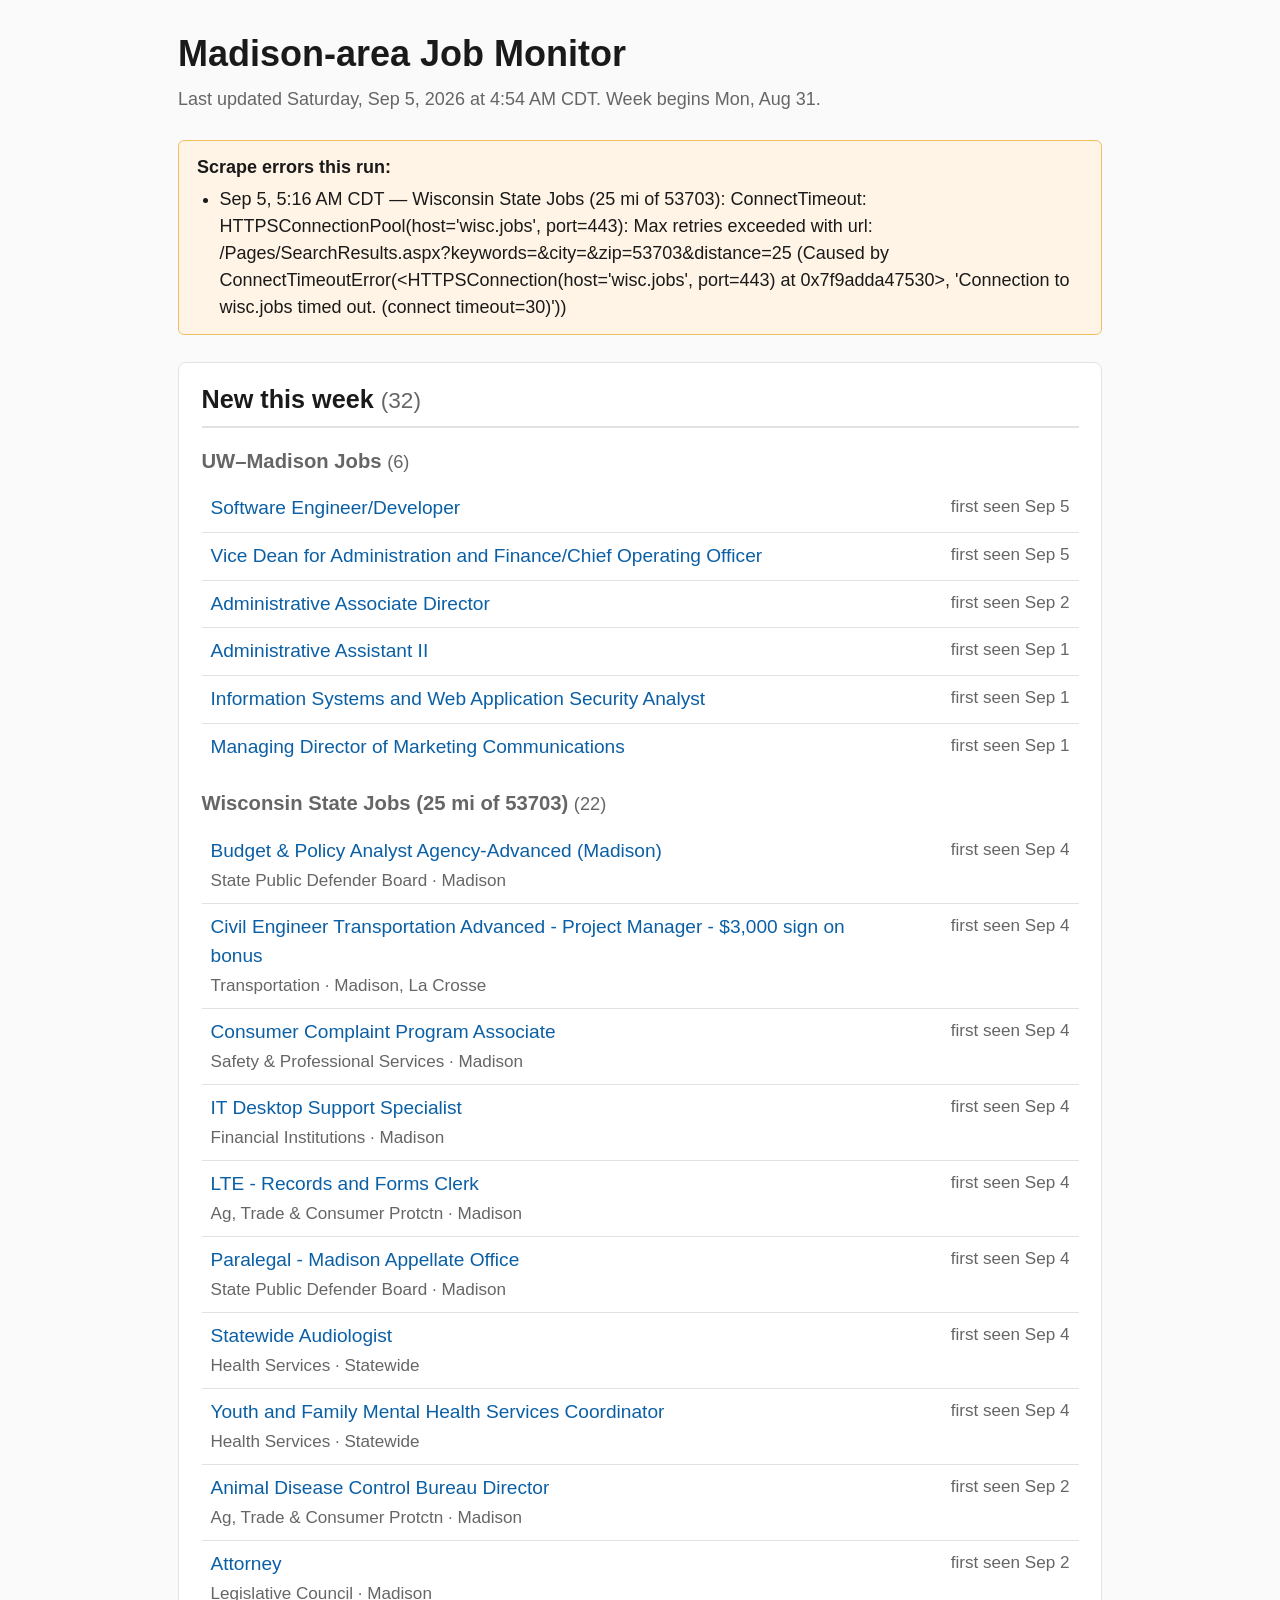
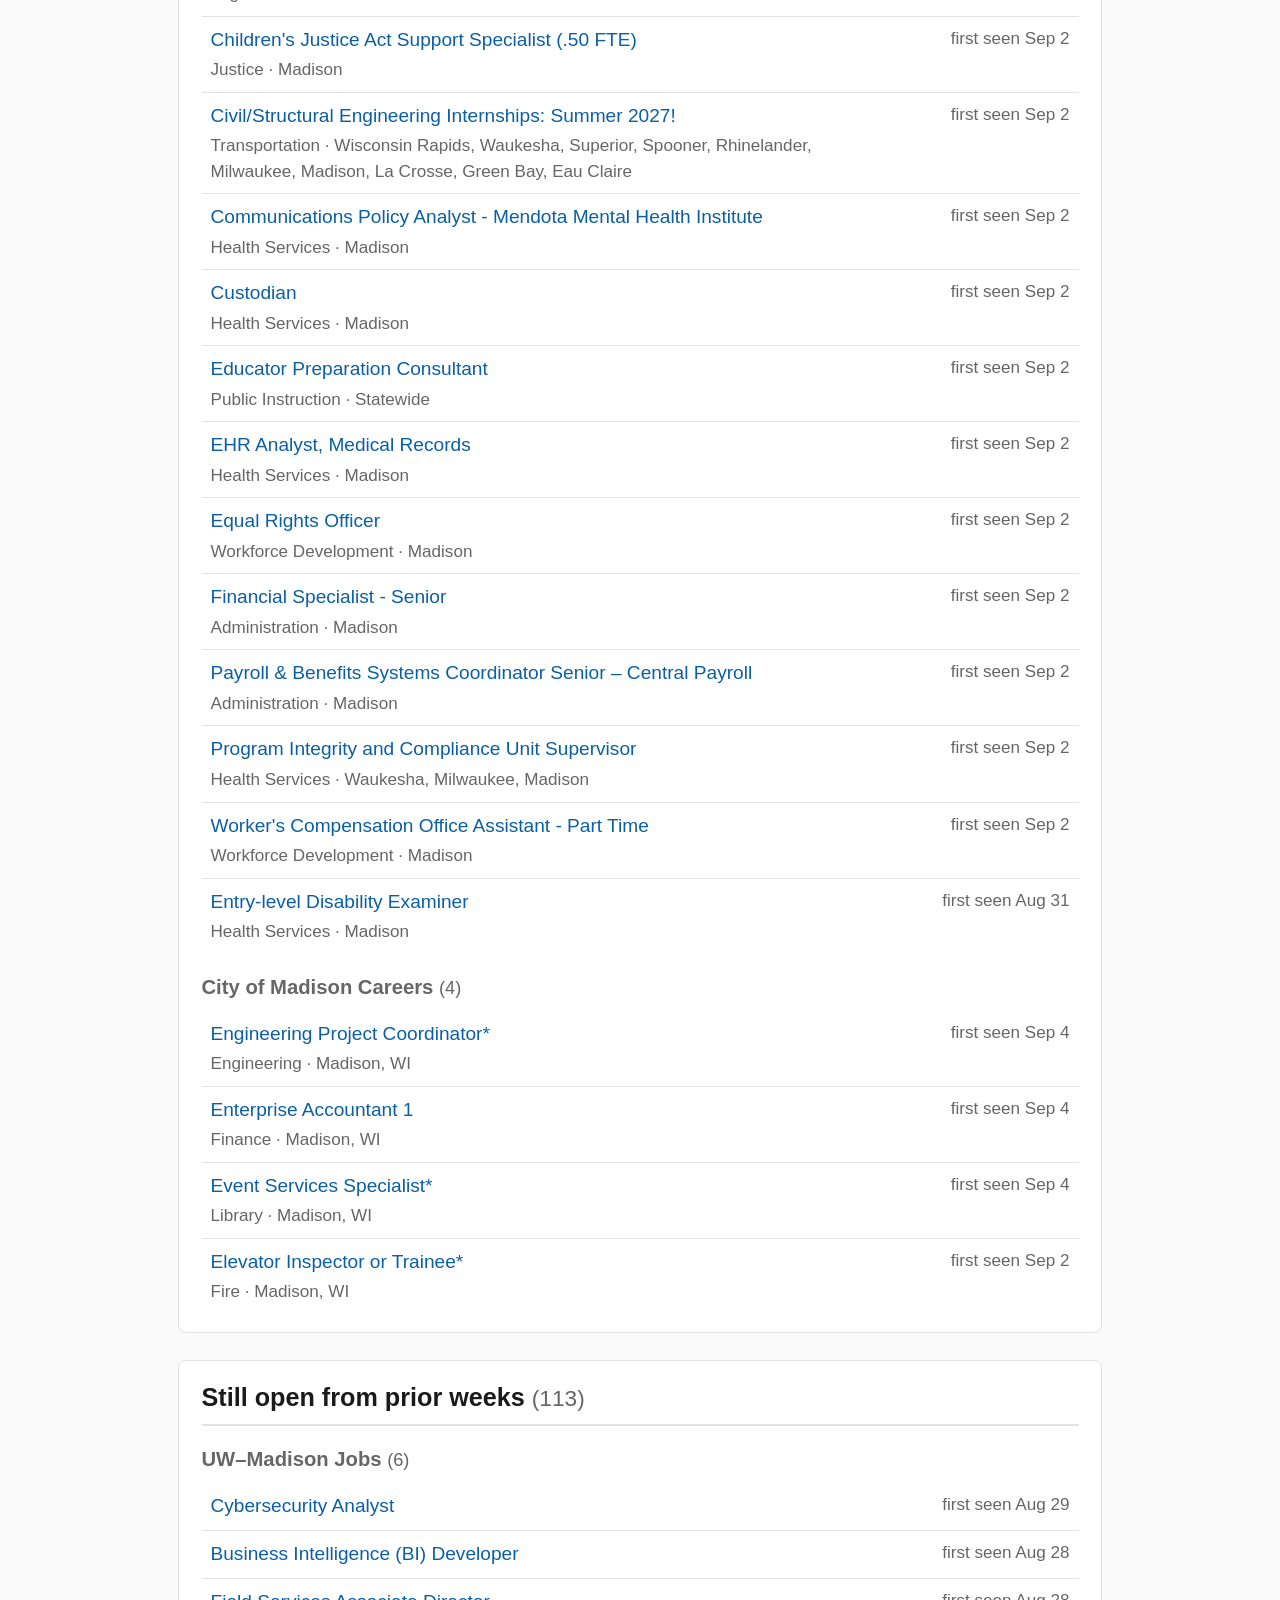
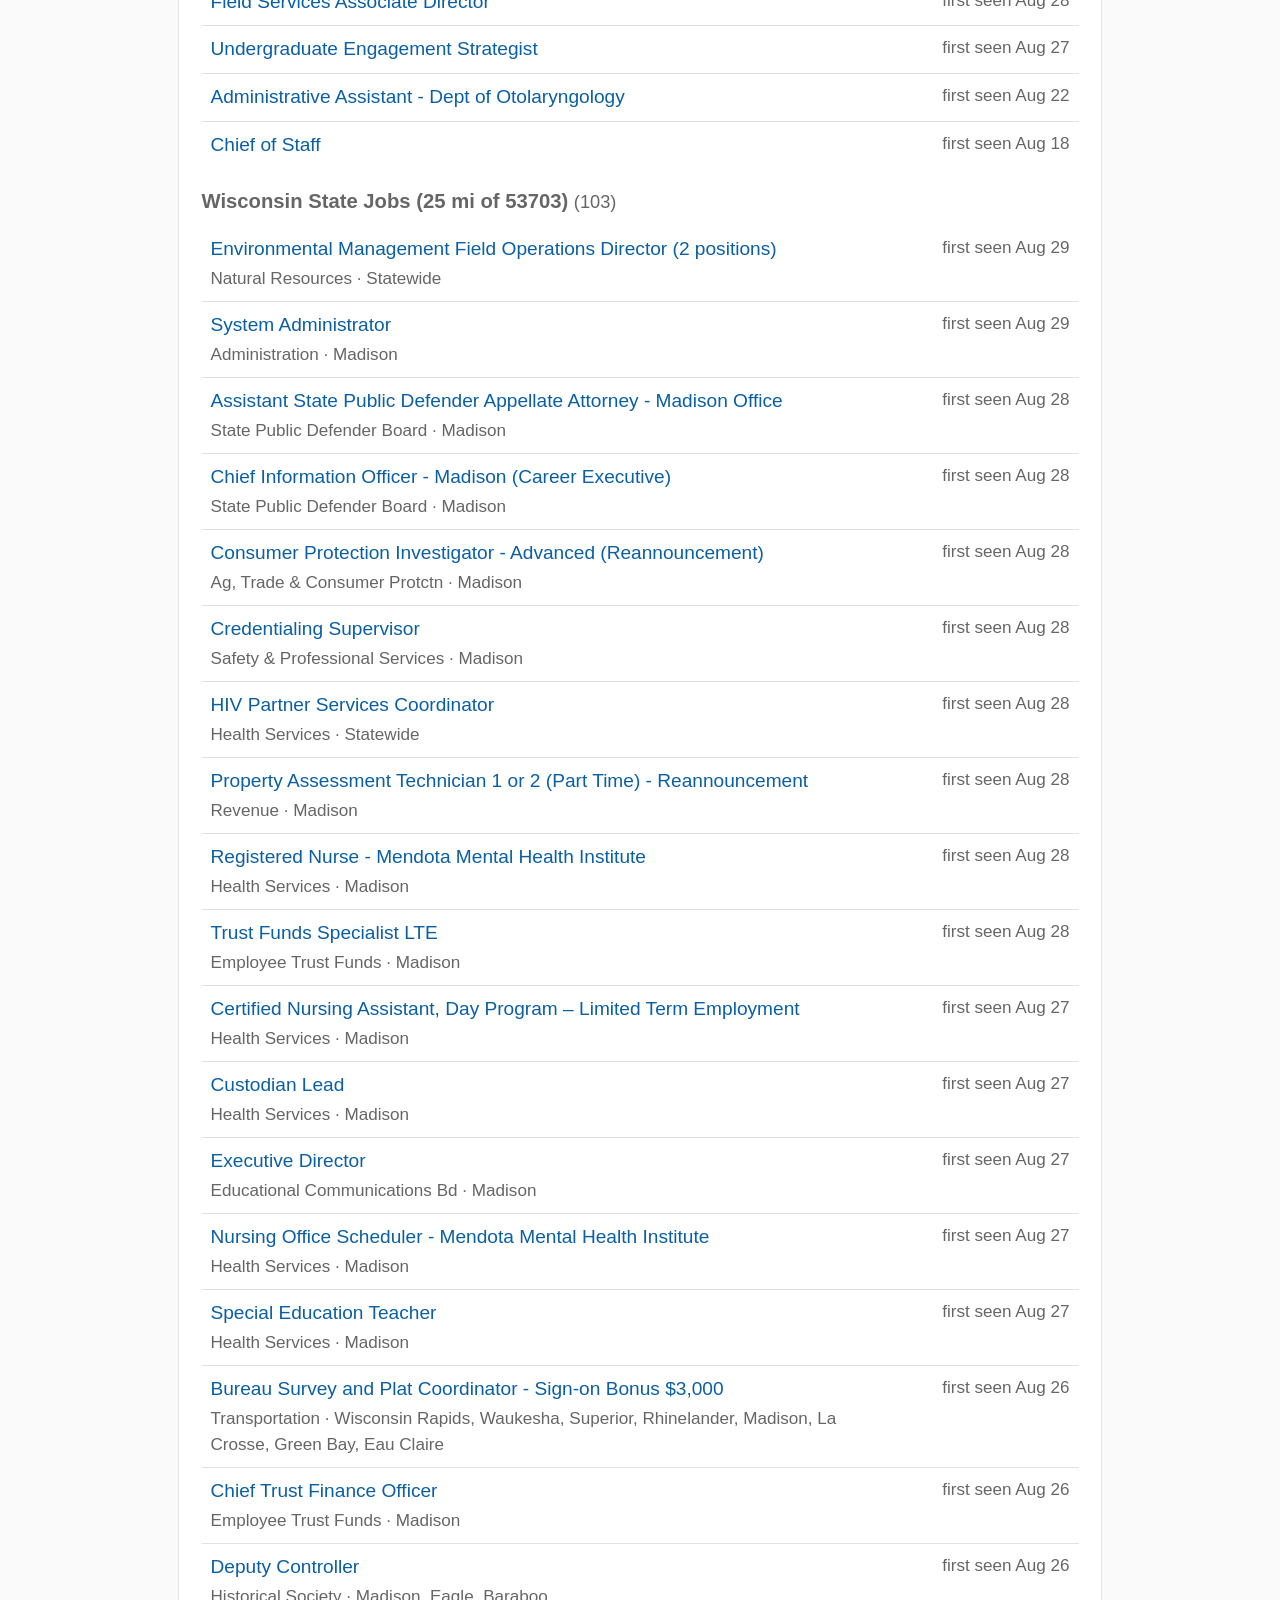
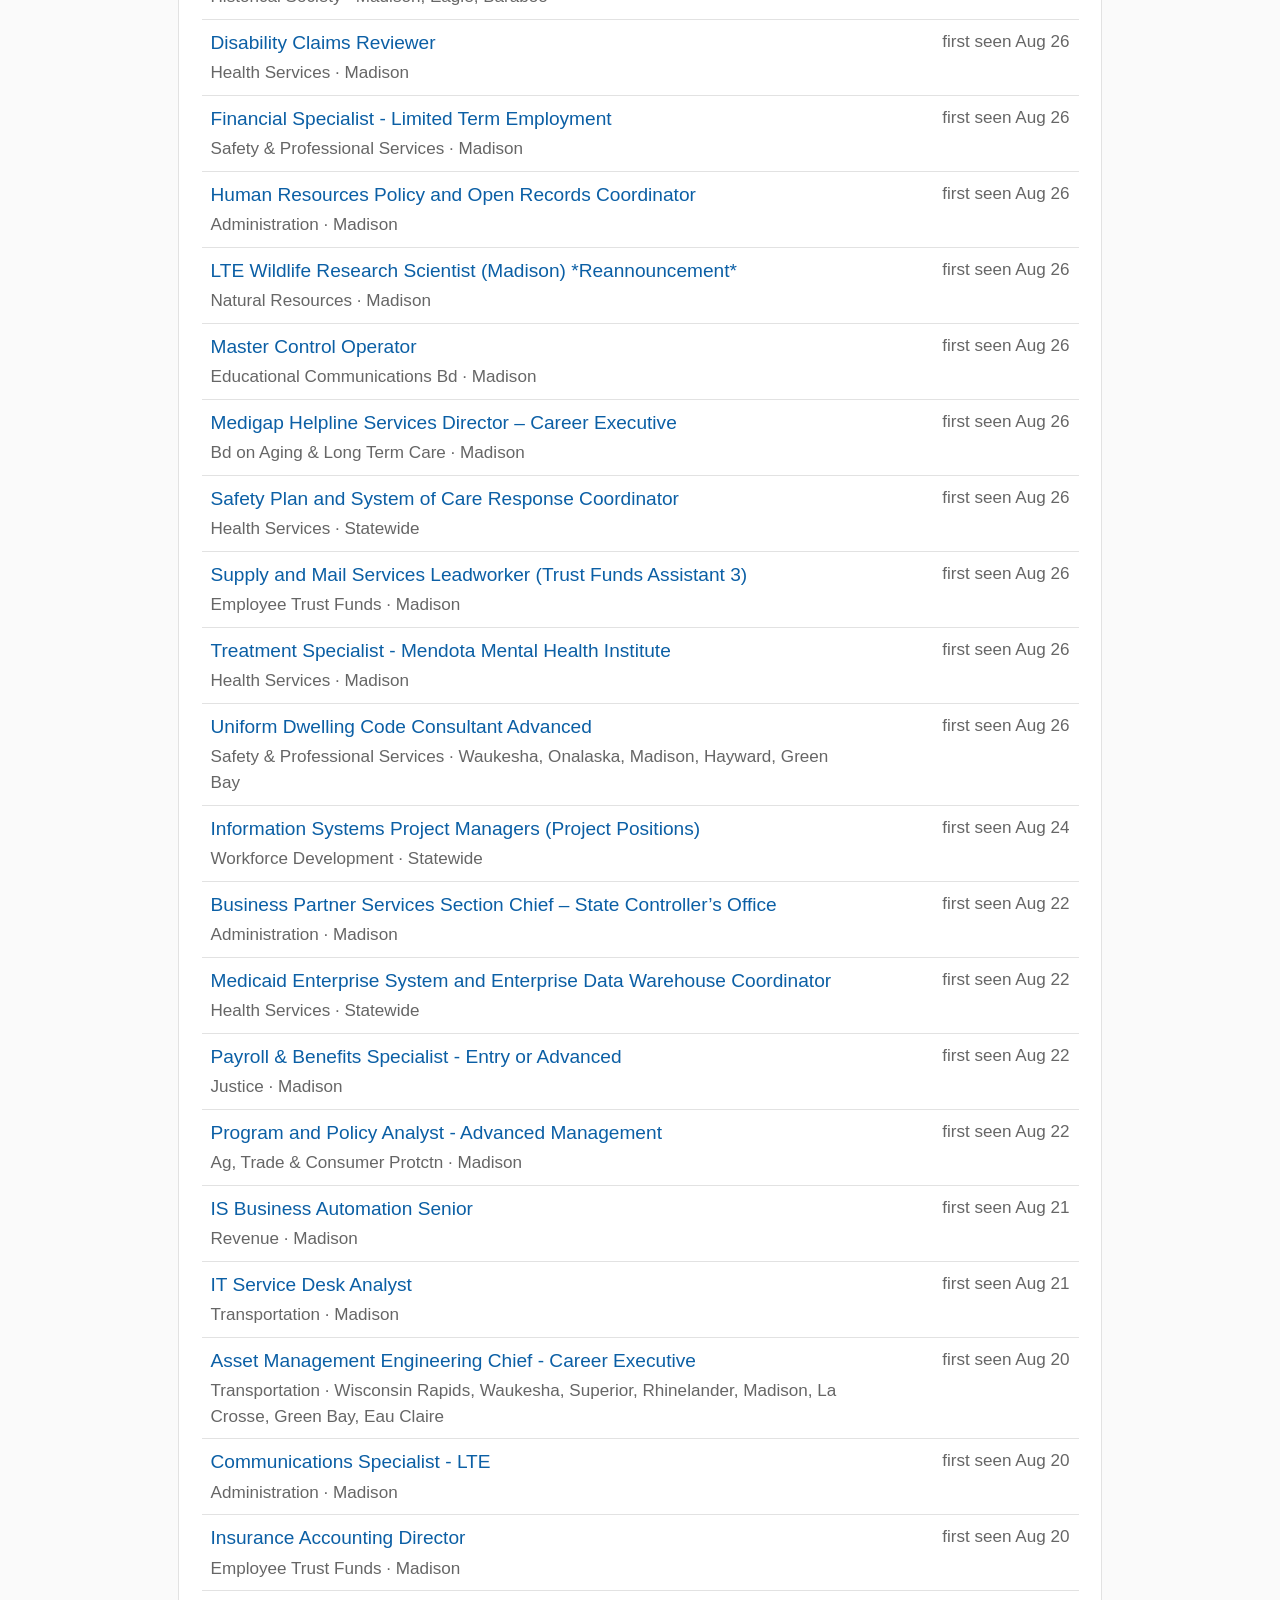
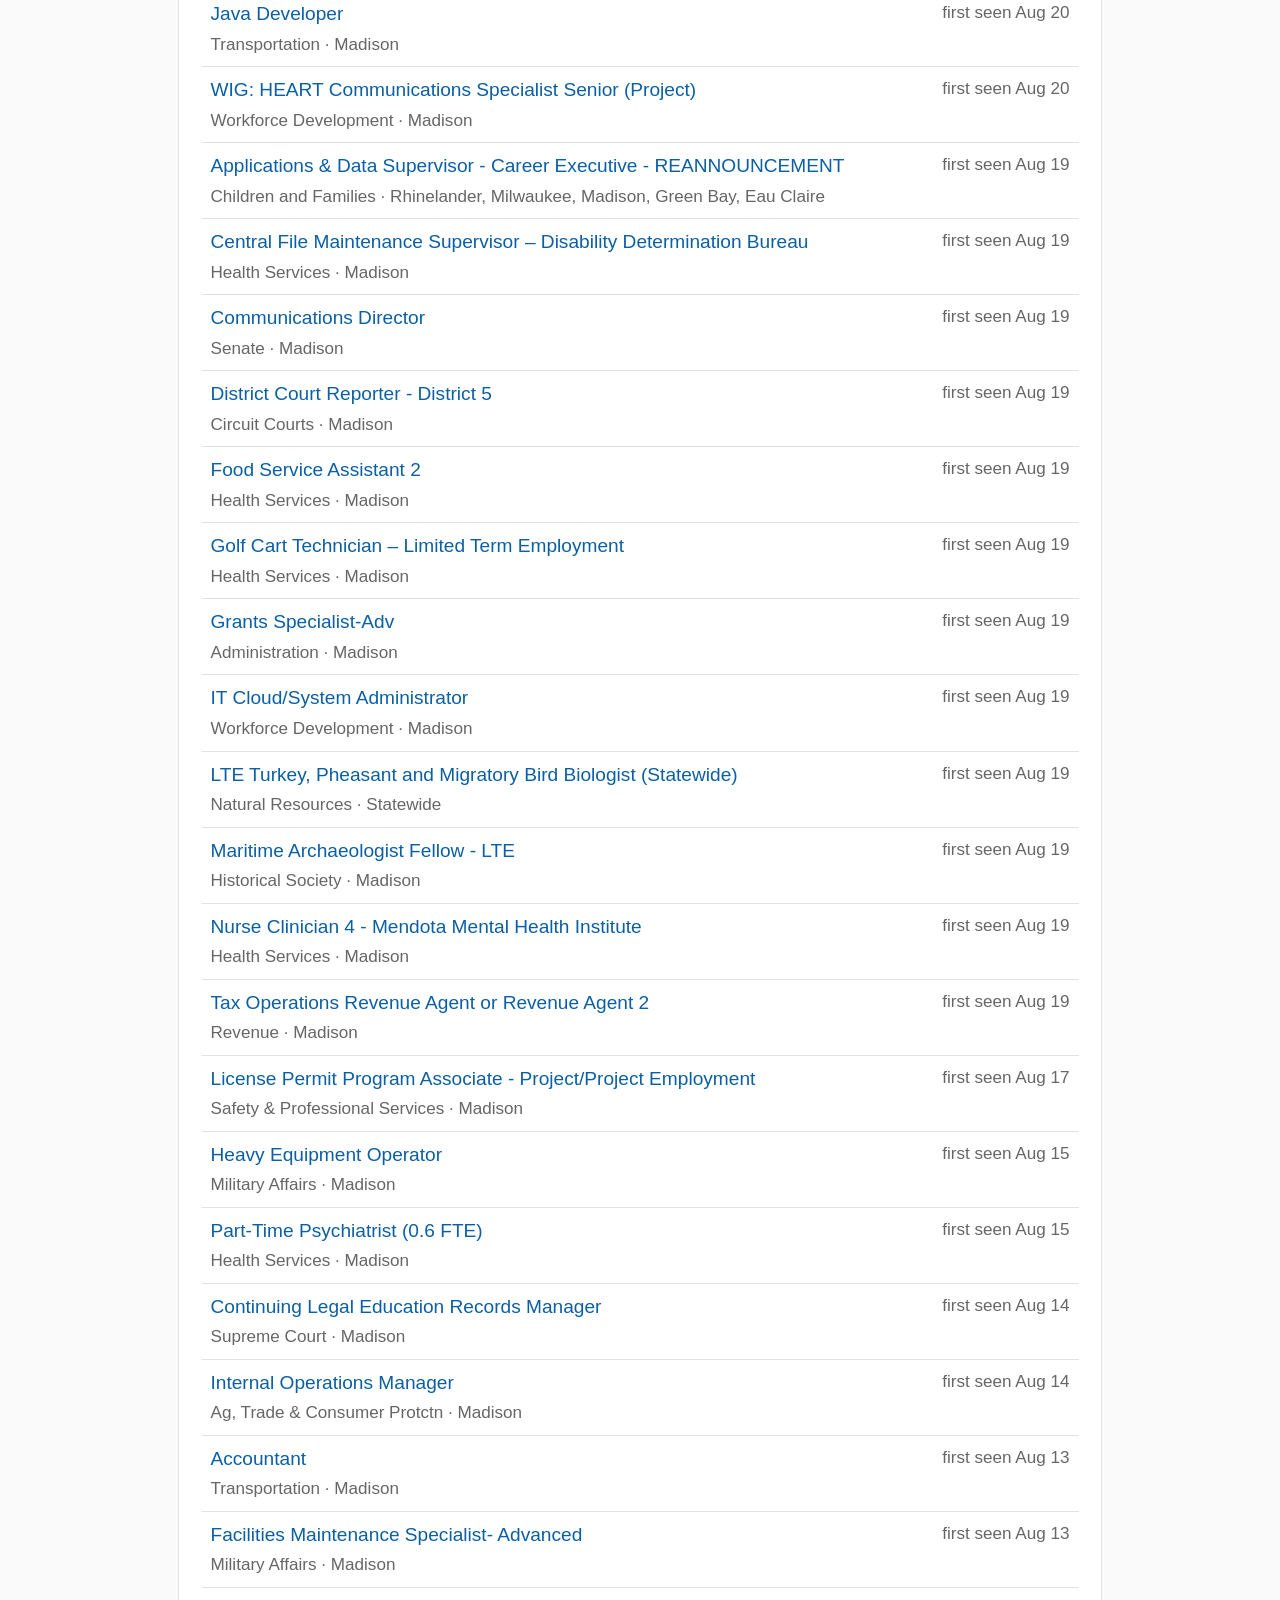
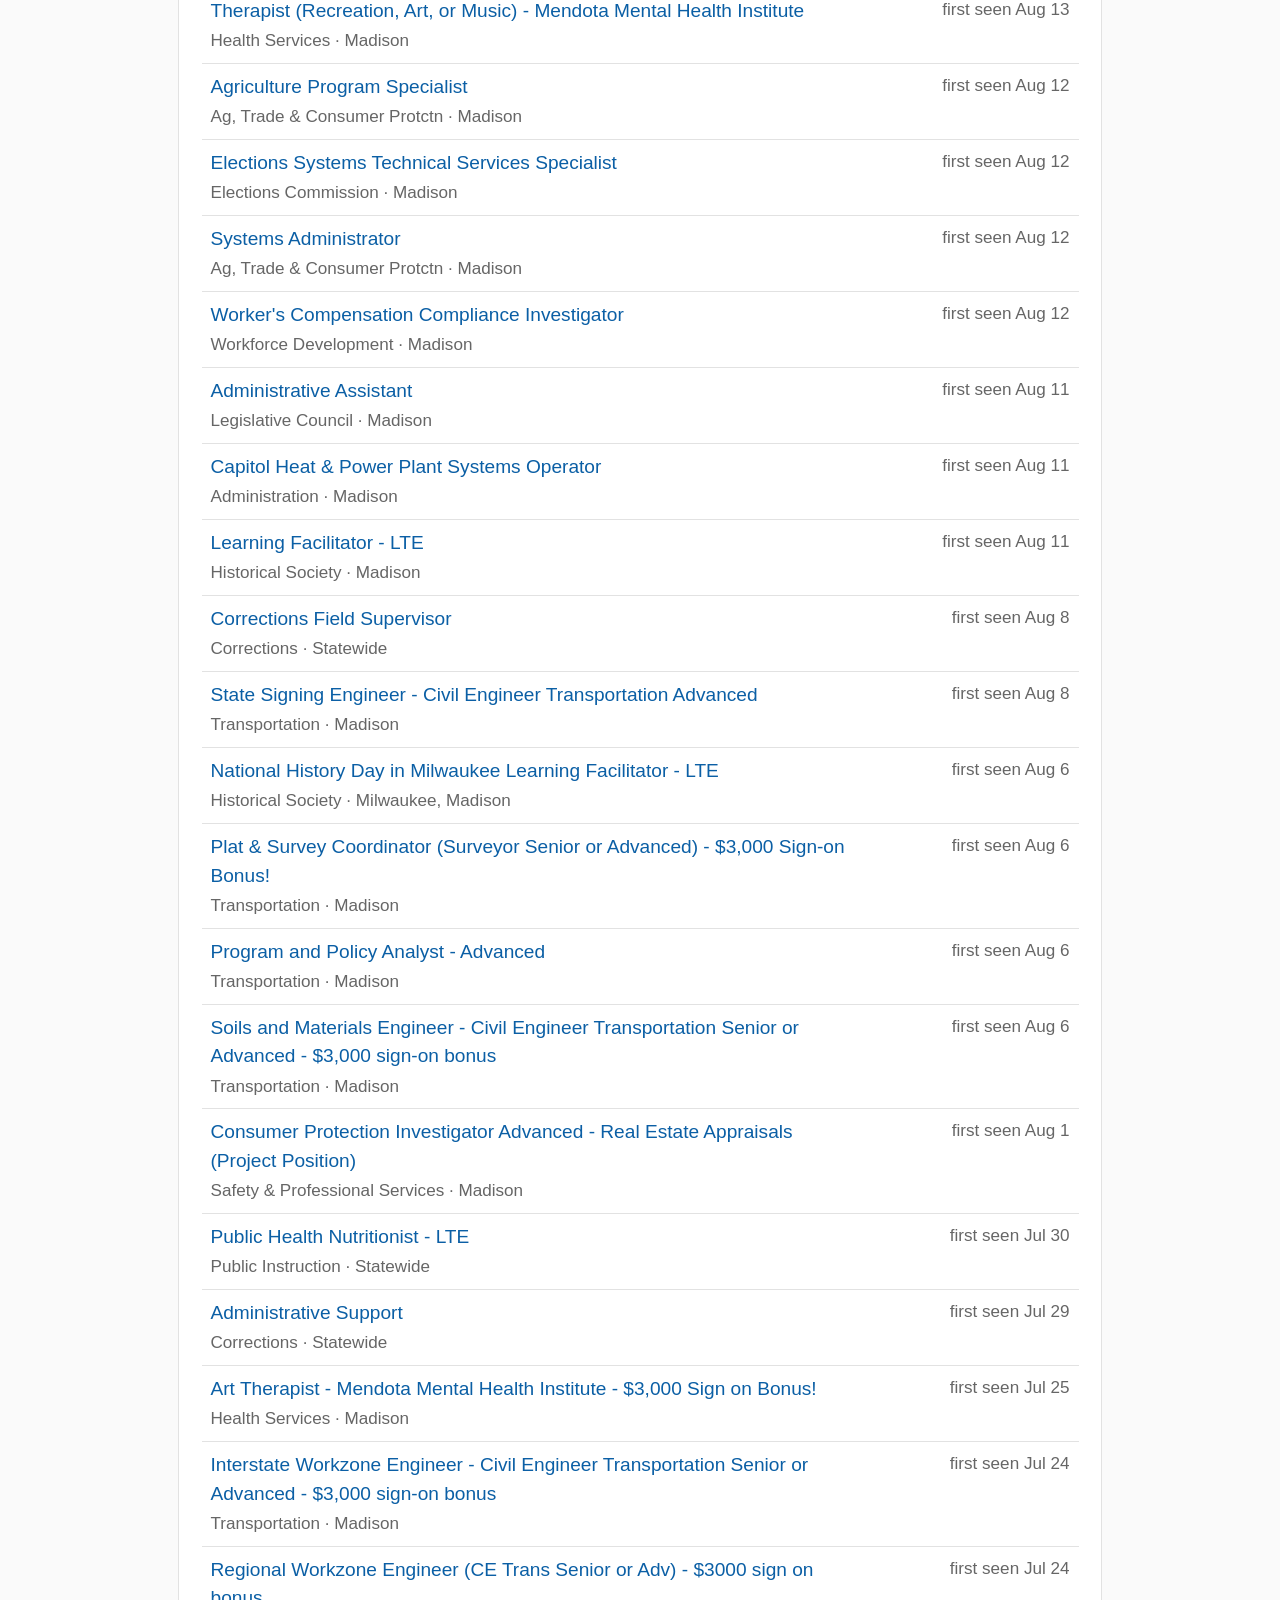
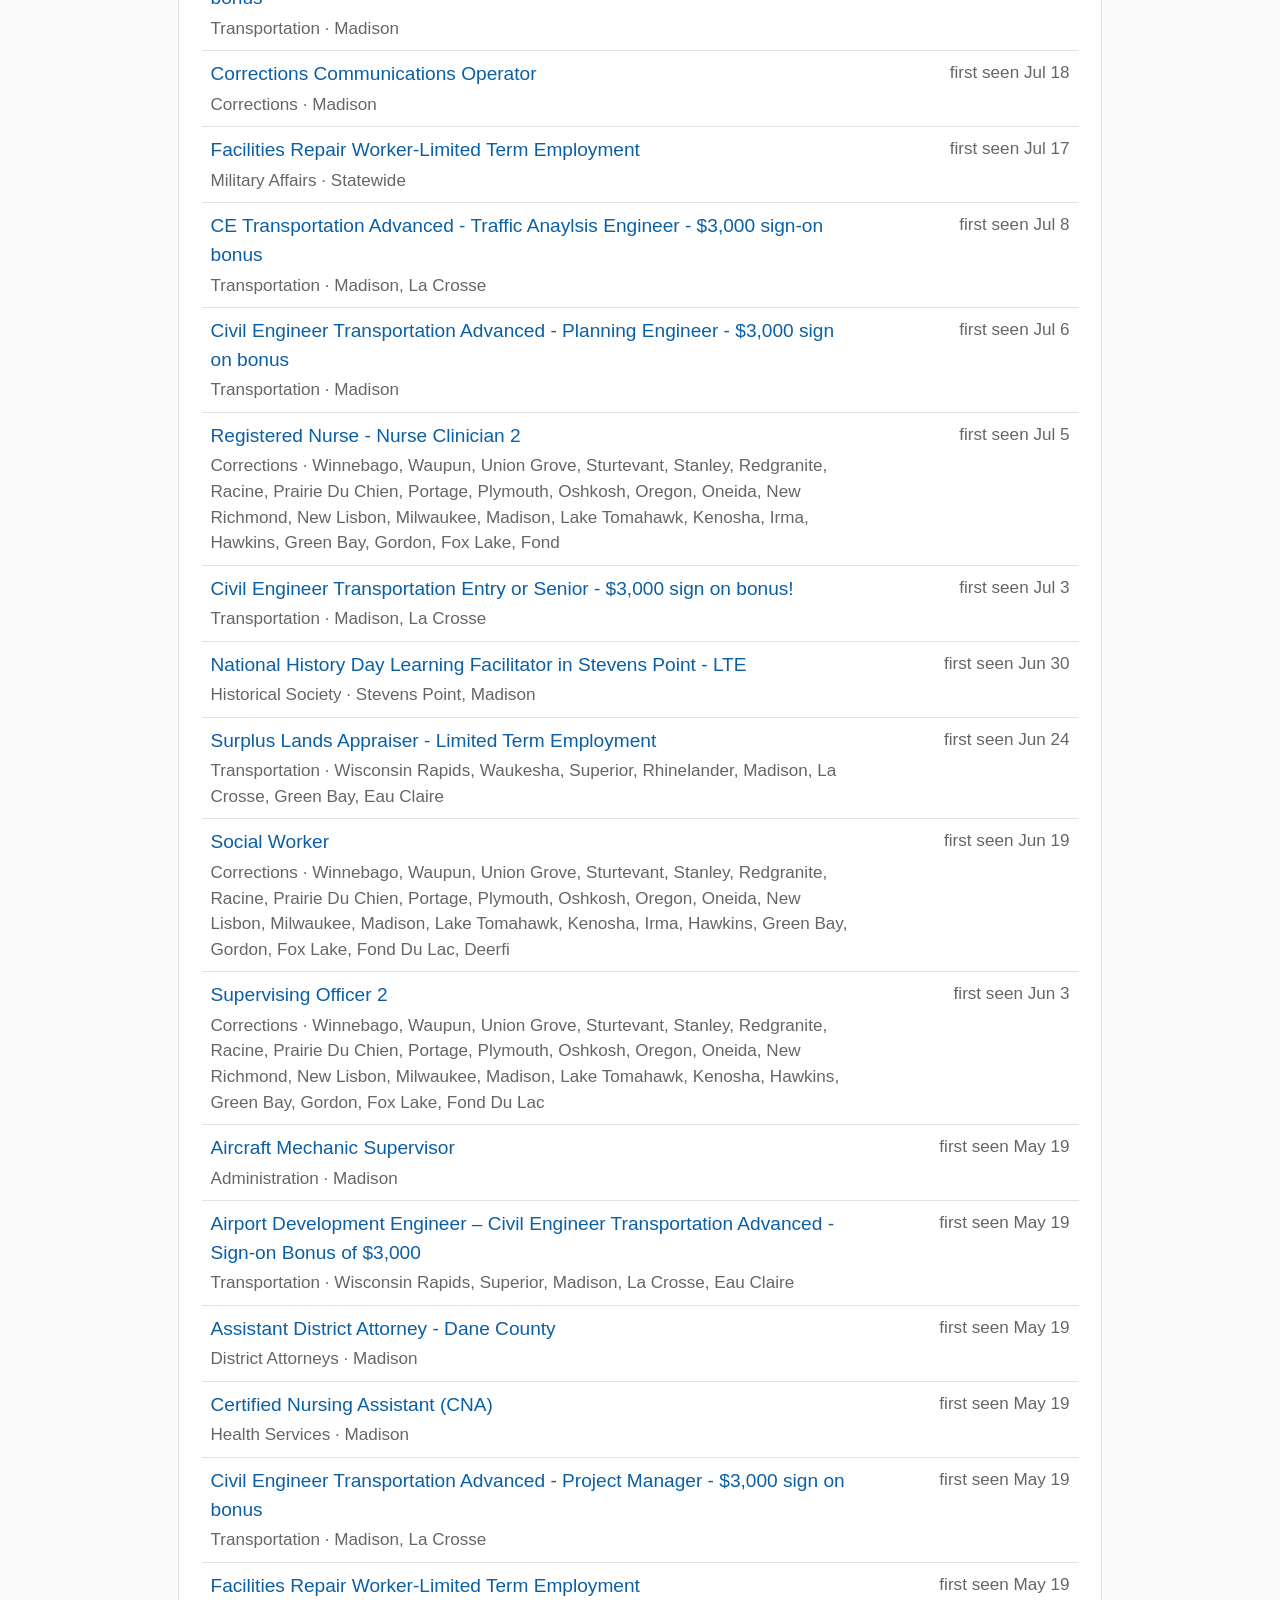
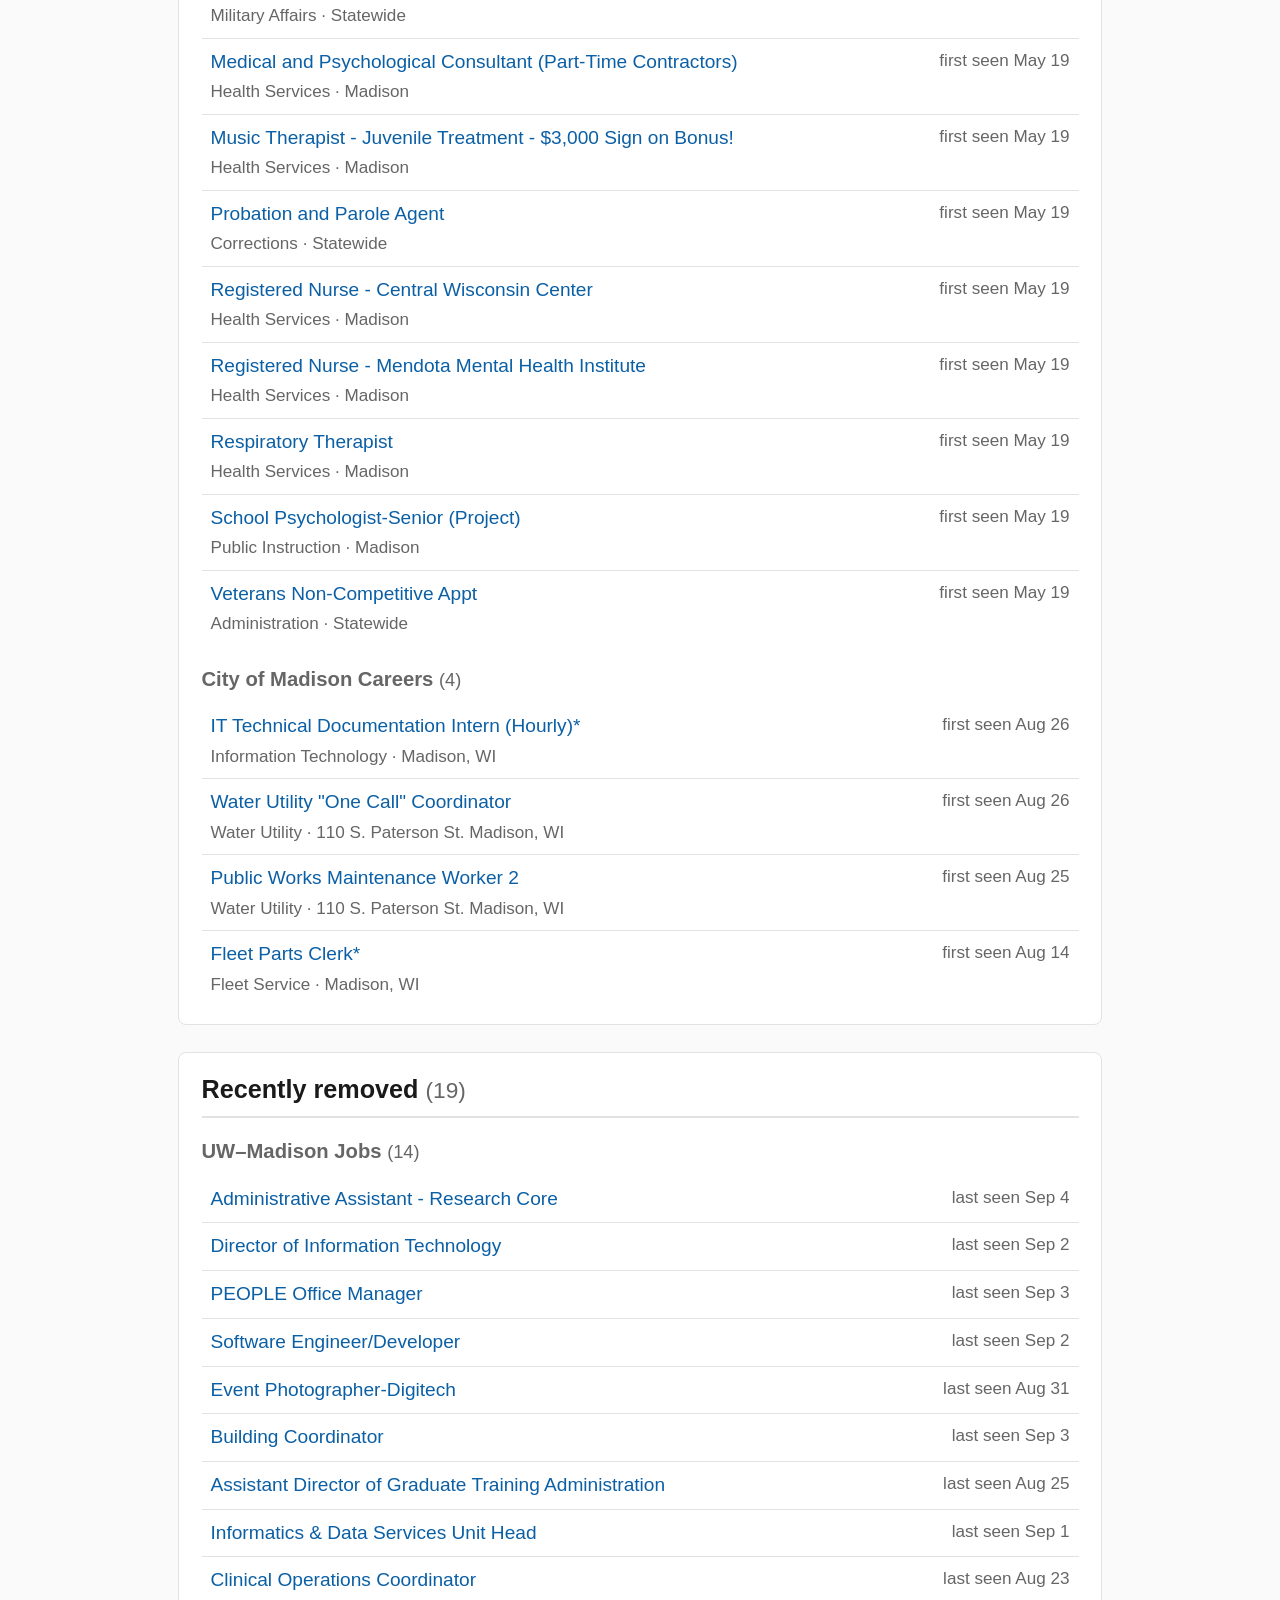
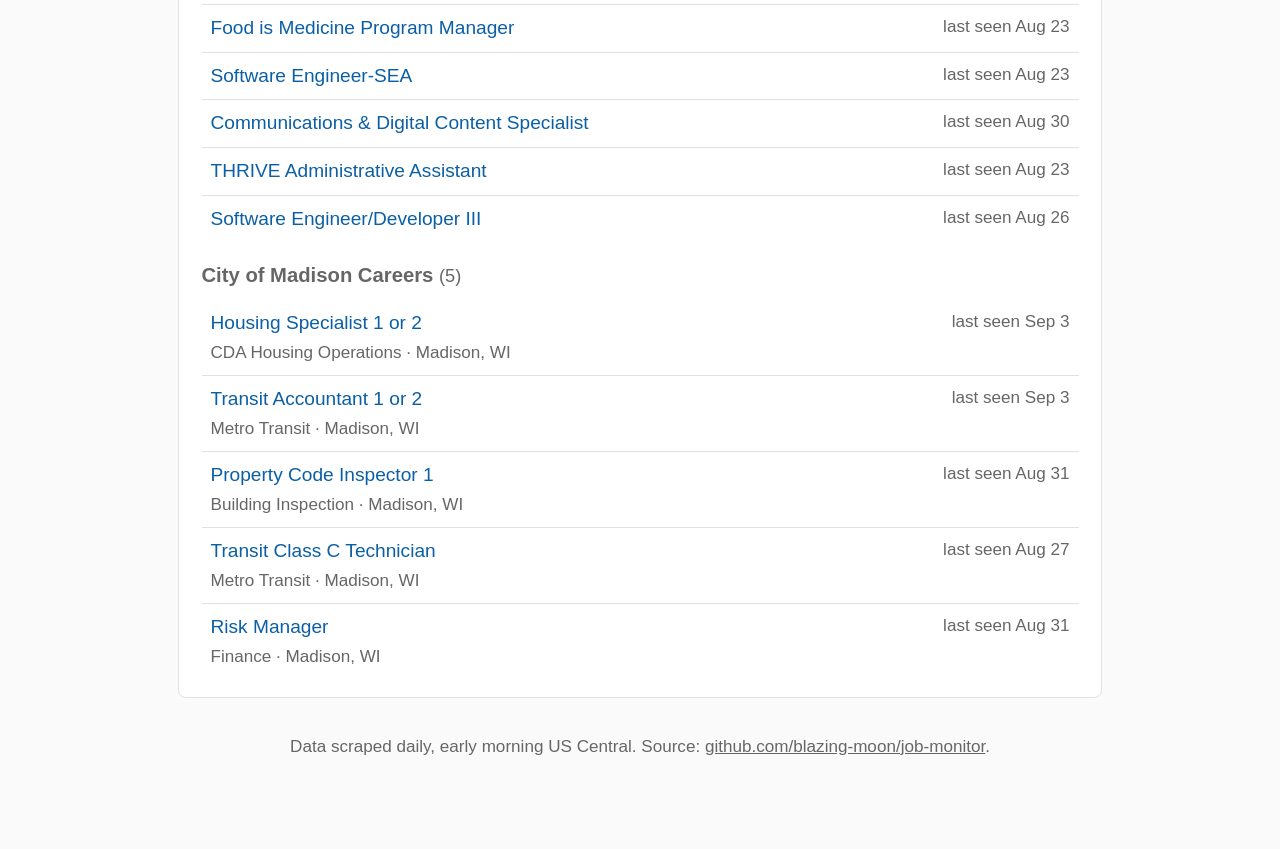
==== docs/index.html @ 6790aae8 "scrape: update listings (2026-09-05)" ====
<!doctype html>
<html lang="en">
<head>
<meta charset="utf-8">
<meta name="viewport" content="width=device-width,initial-scale=1">
<meta name="robots" content="noindex">
<title>Madison-area Job Monitor</title>
<link rel="stylesheet" href="style.css">
</head>
<body>
<main class="container">
<h1>Madison-area Job Monitor</h1>
<p class="meta">Last updated <time datetime="2026-09-05T09:54:40.072894+00:00">Saturday, Sep 5, 2026 at 4:54 AM CDT</time>. Week begins <time datetime="2026-08-31T05:00:00+00:00">Mon, Aug 31</time>.</p>
<div class="errors"><strong>Scrape errors this run:</strong><ul>
<li>Sep 5, 5:16 AM CDT &mdash; Wisconsin State Jobs (25 mi of 53703): ConnectTimeout: HTTPSConnectionPool(host=&#x27;wisc.jobs&#x27;, port=443): Max retries exceeded with url: /Pages/SearchResults.aspx?keywords=&amp;city=&amp;zip=53703&amp;distance=25 (Caused by ConnectTimeoutError(&lt;HTTPSConnection(host=&#x27;wisc.jobs&#x27;, port=443) at 0x7f9adda47530&gt;, &#x27;Connection to wisc.jobs timed out. (connect timeout=30)&#x27;))</li>
</ul></div>
<section><h2>New this week <span class="count">(32)</span></h2>
<h3><a class="srclink" href="https://jobs.wisc.edu/jobs/search?page=1&amp;category_uids%5B%5D=b8deb656947105bcb05785b127aa27ba&amp;category_uids%5B%5D=3137579afa35719380e85ab6a3b52ce7&amp;category_uids%5B%5D=6ebbdab01d8053ced2cb2abd3f5052e9&amp;category_uids%5B%5D=0cab7fcac6928c822828e53a082c754b&amp;category_uids%5B%5D=76683a6dee6b5d4ae2a01990f31e9a94&amp;category_uids%5B%5D=645de1d33d345236341e07c144083b25&amp;cities%5B%5D=Madison&amp;query=madison">UW–Madison Jobs</a> <span class="count">(6)</span></h3>
<table class="listings"><tbody>
<tr>
<td class="title"><a href="https://jobs.wisc.edu/jobs/software-engineer-developer-madison-wisconsin-united-states-eaf9daa6-6ed6-4174-83d9-c96c1588746c">Software Engineer/Developer</a></td>
<td class="date">first seen Sep 5</td>
</tr>
<tr>
<td class="title"><a href="https://jobs.wisc.edu/jobs/vice-dean-for-administration-and-finance-chief-operating-officer-madison-wisconsin-united-states">Vice Dean for Administration and Finance/Chief Operating Officer</a></td>
<td class="date">first seen Sep 5</td>
</tr>
<tr>
<td class="title"><a href="https://jobs.wisc.edu/jobs/administrative-associate-director-madison-wisconsin-united-states">Administrative Associate Director</a></td>
<td class="date">first seen Sep 2</td>
</tr>
<tr>
<td class="title"><a href="https://jobs.wisc.edu/jobs/administrative-assistant-ii-madison-wisconsin-united-states-7d3d5e08-1475-4419-8fd8-7cf79b8a72c5">Administrative Assistant II</a></td>
<td class="date">first seen Sep 1</td>
</tr>
<tr>
<td class="title"><a href="https://jobs.wisc.edu/jobs/information-systems-and-web-application-security-analyst-madison-wisconsin-united-states">Information Systems and Web Application Security Analyst</a></td>
<td class="date">first seen Sep 1</td>
</tr>
<tr>
<td class="title"><a href="https://jobs.wisc.edu/jobs/managing-director-of-marketing-communications-madison-wisconsin-united-states">Managing Director of Marketing Communications</a></td>
<td class="date">first seen Sep 1</td>
</tr>
</tbody></table>
<h3><a class="srclink" href="https://wisc.jobs/Pages/SearchResults.aspx?keywords=&amp;city=&amp;zip=53703&amp;distance=25">Wisconsin State Jobs (25 mi of 53703)</a> <span class="count">(22)</span></h3>
<table class="listings"><tbody>
<tr>
<td class="title"><a href="https://wj.wi.gov/psc/wisjobs/CAREERS/HRMS/c/HRS_HRAM_FL.HRS_CG_SEARCH_FL.GBL?Page=HRS_APP_JBPST_FL&amp;Action=U&amp;FOCUS=Applicant&amp;SiteId=1&amp;PostingSeq=1&amp;JobOpeningId=21976">Budget &amp; Policy Analyst Agency-Advanced (Madison)</a><div class="sub">State Public Defender Board &middot; Madison</div></td>
<td class="date">first seen Sep 4</td>
</tr>
<tr>
<td class="title"><a href="https://wj.wi.gov/psc/wisjobs/CAREERS/HRMS/c/HRS_HRAM_FL.HRS_CG_SEARCH_FL.GBL?Page=HRS_APP_JBPST_FL&amp;Action=U&amp;FOCUS=Applicant&amp;SiteId=1&amp;PostingSeq=1&amp;JobOpeningId=21979">Civil Engineer Transportation Advanced - Project Manager - $3,000 sign on bonus</a><div class="sub">Transportation &middot; Madison, La Crosse</div></td>
<td class="date">first seen Sep 4</td>
</tr>
<tr>
<td class="title"><a href="https://wj.wi.gov/psc/wisjobs/CAREERS/HRMS/c/HRS_HRAM_FL.HRS_CG_SEARCH_FL.GBL?Page=HRS_APP_JBPST_FL&amp;Action=U&amp;FOCUS=Applicant&amp;SiteId=1&amp;PostingSeq=1&amp;JobOpeningId=21986">Consumer Complaint Program Associate</a><div class="sub">Safety &amp; Professional Services &middot; Madison</div></td>
<td class="date">first seen Sep 4</td>
</tr>
<tr>
<td class="title"><a href="https://wj.wi.gov/psc/wisjobs/CAREERS/HRMS/c/HRS_HRAM_FL.HRS_CG_SEARCH_FL.GBL?Page=HRS_APP_JBPST_FL&amp;Action=U&amp;FOCUS=Applicant&amp;SiteId=1&amp;PostingSeq=1&amp;JobOpeningId=21969">IT Desktop Support Specialist</a><div class="sub">Financial Institutions &middot; Madison</div></td>
<td class="date">first seen Sep 4</td>
</tr>
<tr>
<td class="title"><a href="https://wj.wi.gov/psc/wisjobs/CAREERS/HRMS/c/HRS_HRAM_FL.HRS_CG_SEARCH_FL.GBL?Page=HRS_APP_JBPST_FL&amp;Action=U&amp;FOCUS=Applicant&amp;SiteId=1&amp;PostingSeq=1&amp;JobOpeningId=21977">LTE - Records and Forms Clerk</a><div class="sub">Ag, Trade &amp; Consumer Protctn &middot; Madison</div></td>
<td class="date">first seen Sep 4</td>
</tr>
<tr>
<td class="title"><a href="https://wj.wi.gov/psc/wisjobs/CAREERS/HRMS/c/HRS_HRAM_FL.HRS_CG_SEARCH_FL.GBL?Page=HRS_APP_JBPST_FL&amp;Action=U&amp;FOCUS=Applicant&amp;SiteId=1&amp;PostingSeq=1&amp;JobOpeningId=21988">Paralegal - Madison Appellate Office</a><div class="sub">State Public Defender Board &middot; Madison</div></td>
<td class="date">first seen Sep 4</td>
</tr>
<tr>
<td class="title"><a href="https://wj.wi.gov/psc/wisjobs/CAREERS/HRMS/c/HRS_HRAM_FL.HRS_CG_SEARCH_FL.GBL?Page=HRS_APP_JBPST_FL&amp;Action=U&amp;FOCUS=Applicant&amp;SiteId=1&amp;PostingSeq=1&amp;JobOpeningId=21972">Statewide Audiologist</a><div class="sub">Health Services &middot; Statewide</div></td>
<td class="date">first seen Sep 4</td>
</tr>
<tr>
<td class="title"><a href="https://wj.wi.gov/psc/wisjobs/CAREERS/HRMS/c/HRS_HRAM_FL.HRS_CG_SEARCH_FL.GBL?Page=HRS_APP_JBPST_FL&amp;Action=U&amp;FOCUS=Applicant&amp;SiteId=1&amp;PostingSeq=1&amp;JobOpeningId=21984">Youth and Family Mental Health Services Coordinator</a><div class="sub">Health Services &middot; Statewide</div></td>
<td class="date">first seen Sep 4</td>
</tr>
<tr>
<td class="title"><a href="https://wj.wi.gov/psc/wisjobs/CAREERS/HRMS/c/HRS_HRAM_FL.HRS_CG_SEARCH_FL.GBL?Page=HRS_APP_JBPST_FL&amp;Action=U&amp;FOCUS=Applicant&amp;SiteId=1&amp;PostingSeq=1&amp;JobOpeningId=21947">Animal Disease Control Bureau Director</a><div class="sub">Ag, Trade &amp; Consumer Protctn &middot; Madison</div></td>
<td class="date">first seen Sep 2</td>
</tr>
<tr>
<td class="title"><a href="https://wj.wi.gov/psc/wisjobs/CAREERS/HRMS/c/HRS_HRAM_FL.HRS_CG_SEARCH_FL.GBL?Page=HRS_APP_JBPST_FL&amp;Action=U&amp;FOCUS=Applicant&amp;SiteId=1&amp;PostingSeq=1&amp;JobOpeningId=21948">Attorney</a><div class="sub">Legislative Council &middot; Madison</div></td>
<td class="date">first seen Sep 2</td>
</tr>
<tr>
<td class="title"><a href="https://wj.wi.gov/psc/wisjobs/CAREERS/HRMS/c/HRS_HRAM_FL.HRS_CG_SEARCH_FL.GBL?Page=HRS_APP_JBPST_FL&amp;Action=U&amp;FOCUS=Applicant&amp;SiteId=1&amp;PostingSeq=1&amp;JobOpeningId=21949">Children&#x27;s Justice Act Support Specialist (.50 FTE)</a><div class="sub">Justice &middot; Madison</div></td>
<td class="date">first seen Sep 2</td>
</tr>
<tr>
<td class="title"><a href="https://wj.wi.gov/psc/wisjobs/CAREERS/HRMS/c/HRS_HRAM_FL.HRS_CG_SEARCH_FL.GBL?Page=HRS_APP_JBPST_FL&amp;Action=U&amp;FOCUS=Applicant&amp;SiteId=1&amp;PostingSeq=1&amp;JobOpeningId=21895">Civil/Structural Engineering Internships: Summer 2027!</a><div class="sub">Transportation &middot; Wisconsin Rapids, Waukesha, Superior, Spooner, Rhinelander, Milwaukee, Madison, La Crosse, Green Bay, Eau Claire</div></td>
<td class="date">first seen Sep 2</td>
</tr>
<tr>
<td class="title"><a href="https://wj.wi.gov/psc/wisjobs/CAREERS/HRMS/c/HRS_HRAM_FL.HRS_CG_SEARCH_FL.GBL?Page=HRS_APP_JBPST_FL&amp;Action=U&amp;FOCUS=Applicant&amp;SiteId=1&amp;PostingSeq=1&amp;JobOpeningId=21901">Communications Policy Analyst - Mendota Mental Health Institute</a><div class="sub">Health Services &middot; Madison</div></td>
<td class="date">first seen Sep 2</td>
</tr>
<tr>
<td class="title"><a href="https://wj.wi.gov/psc/wisjobs/CAREERS/HRMS/c/HRS_HRAM_FL.HRS_CG_SEARCH_FL.GBL?Page=HRS_APP_JBPST_FL&amp;Action=U&amp;FOCUS=Applicant&amp;SiteId=1&amp;PostingSeq=1&amp;JobOpeningId=21955">Custodian</a><div class="sub">Health Services &middot; Madison</div></td>
<td class="date">first seen Sep 2</td>
</tr>
<tr>
<td class="title"><a href="https://wj.wi.gov/psc/wisjobs/CAREERS/HRMS/c/HRS_HRAM_FL.HRS_CG_SEARCH_FL.GBL?Page=HRS_APP_JBPST_FL&amp;Action=U&amp;FOCUS=Applicant&amp;SiteId=1&amp;PostingSeq=1&amp;JobOpeningId=21965">Educator Preparation Consultant</a><div class="sub">Public Instruction &middot; Statewide</div></td>
<td class="date">first seen Sep 2</td>
</tr>
<tr>
<td class="title"><a href="https://wj.wi.gov/psc/wisjobs/CAREERS/HRMS/c/HRS_HRAM_FL.HRS_CG_SEARCH_FL.GBL?Page=HRS_APP_JBPST_FL&amp;Action=U&amp;FOCUS=Applicant&amp;SiteId=1&amp;PostingSeq=1&amp;JobOpeningId=21960">EHR Analyst, Medical Records</a><div class="sub">Health Services &middot; Madison</div></td>
<td class="date">first seen Sep 2</td>
</tr>
<tr>
<td class="title"><a href="https://wj.wi.gov/psc/wisjobs/CAREERS/HRMS/c/HRS_HRAM_FL.HRS_CG_SEARCH_FL.GBL?Page=HRS_APP_JBPST_FL&amp;Action=U&amp;FOCUS=Applicant&amp;SiteId=1&amp;PostingSeq=1&amp;JobOpeningId=21906">Equal Rights Officer</a><div class="sub">Workforce Development &middot; Madison</div></td>
<td class="date">first seen Sep 2</td>
</tr>
<tr>
<td class="title"><a href="https://wj.wi.gov/psc/wisjobs/CAREERS/HRMS/c/HRS_HRAM_FL.HRS_CG_SEARCH_FL.GBL?Page=HRS_APP_JBPST_FL&amp;Action=U&amp;FOCUS=Applicant&amp;SiteId=1&amp;PostingSeq=1&amp;JobOpeningId=21953">Financial Specialist - Senior</a><div class="sub">Administration &middot; Madison</div></td>
<td class="date">first seen Sep 2</td>
</tr>
<tr>
<td class="title"><a href="https://wj.wi.gov/psc/wisjobs/CAREERS/HRMS/c/HRS_HRAM_FL.HRS_CG_SEARCH_FL.GBL?Page=HRS_APP_JBPST_FL&amp;Action=U&amp;FOCUS=Applicant&amp;SiteId=1&amp;PostingSeq=1&amp;JobOpeningId=21957">Payroll &amp; Benefits Systems Coordinator Senior – Central Payroll</a><div class="sub">Administration &middot; Madison</div></td>
<td class="date">first seen Sep 2</td>
</tr>
<tr>
<td class="title"><a href="https://wj.wi.gov/psc/wisjobs/CAREERS/HRMS/c/HRS_HRAM_FL.HRS_CG_SEARCH_FL.GBL?Page=HRS_APP_JBPST_FL&amp;Action=U&amp;FOCUS=Applicant&amp;SiteId=1&amp;PostingSeq=1&amp;JobOpeningId=21970">Program Integrity and Compliance Unit Supervisor</a><div class="sub">Health Services &middot; Waukesha, Milwaukee, Madison</div></td>
<td class="date">first seen Sep 2</td>
</tr>
<tr>
<td class="title"><a href="https://wj.wi.gov/psc/wisjobs/CAREERS/HRMS/c/HRS_HRAM_FL.HRS_CG_SEARCH_FL.GBL?Page=HRS_APP_JBPST_FL&amp;Action=U&amp;FOCUS=Applicant&amp;SiteId=1&amp;PostingSeq=1&amp;JobOpeningId=21898">Worker&#x27;s Compensation Office Assistant - Part Time</a><div class="sub">Workforce Development &middot; Madison</div></td>
<td class="date">first seen Sep 2</td>
</tr>
<tr>
<td class="title"><a href="https://wj.wi.gov/psc/wisjobs/CAREERS/HRMS/c/HRS_HRAM_FL.HRS_CG_SEARCH_FL.GBL?Page=HRS_APP_JBPST_FL&amp;Action=U&amp;FOCUS=Applicant&amp;SiteId=1&amp;PostingSeq=1&amp;JobOpeningId=21927">Entry-level Disability Examiner</a><div class="sub">Health Services &middot; Madison</div></td>
<td class="date">first seen Aug 31</td>
</tr>
</tbody></table>
<h3><a class="srclink" href="https://www.governmentjobs.com/careers/MadisonWi">City of Madison Careers</a> <span class="count">(4)</span></h3>
<table class="listings"><tbody>
<tr>
<td class="title"><a href="https://www.governmentjobs.com/careers/madisonwi/jobs/5468771/engineering-project-coordinator">Engineering Project Coordinator*</a><div class="sub">Engineering &middot; Madison, WI</div></td>
<td class="date">first seen Sep 4</td>
</tr>
<tr>
<td class="title"><a href="https://www.governmentjobs.com/careers/madisonwi/jobs/5465755/enterprise-accountant-1">Enterprise Accountant 1</a><div class="sub">Finance &middot; Madison, WI</div></td>
<td class="date">first seen Sep 4</td>
</tr>
<tr>
<td class="title"><a href="https://www.governmentjobs.com/careers/madisonwi/jobs/5467887/event-services-specialist">Event Services Specialist*</a><div class="sub">Library &middot; Madison, WI</div></td>
<td class="date">first seen Sep 4</td>
</tr>
<tr>
<td class="title"><a href="https://www.governmentjobs.com/careers/madisonwi/jobs/5461441/elevator-inspector-or-trainee">Elevator Inspector or Trainee*</a><div class="sub">Fire &middot; Madison, WI</div></td>
<td class="date">first seen Sep 2</td>
</tr>
</tbody></table>
</section>
<section><h2>Still open from prior weeks <span class="count">(113)</span></h2>
<h3><a class="srclink" href="https://jobs.wisc.edu/jobs/search?page=1&amp;category_uids%5B%5D=b8deb656947105bcb05785b127aa27ba&amp;category_uids%5B%5D=3137579afa35719380e85ab6a3b52ce7&amp;category_uids%5B%5D=6ebbdab01d8053ced2cb2abd3f5052e9&amp;category_uids%5B%5D=0cab7fcac6928c822828e53a082c754b&amp;category_uids%5B%5D=76683a6dee6b5d4ae2a01990f31e9a94&amp;category_uids%5B%5D=645de1d33d345236341e07c144083b25&amp;cities%5B%5D=Madison&amp;query=madison">UW–Madison Jobs</a> <span class="count">(6)</span></h3>
<table class="listings"><tbody>
<tr>
<td class="title"><a href="https://jobs.wisc.edu/jobs/cybersecurity-analyst-madison-wisconsin-united-states">Cybersecurity Analyst</a></td>
<td class="date">first seen Aug 29</td>
</tr>
<tr>
<td class="title"><a href="https://jobs.wisc.edu/jobs/business-intelligence-bi-developer-madison-wisconsin-united-states">Business Intelligence (BI) Developer</a></td>
<td class="date">first seen Aug 28</td>
</tr>
<tr>
<td class="title"><a href="https://jobs.wisc.edu/jobs/field-services-associate-director-madison-wisconsin-united-states">Field Services Associate Director</a></td>
<td class="date">first seen Aug 28</td>
</tr>
<tr>
<td class="title"><a href="https://jobs.wisc.edu/jobs/undergraduate-engagement-strategist-madison-wisconsin-united-states">Undergraduate Engagement Strategist</a></td>
<td class="date">first seen Aug 27</td>
</tr>
<tr>
<td class="title"><a href="https://jobs.wisc.edu/jobs/administrative-assistant-dept-of-otolaryngology-madison-wisconsin-united-states">Administrative Assistant - Dept of Otolaryngology</a></td>
<td class="date">first seen Aug 22</td>
</tr>
<tr>
<td class="title"><a href="https://jobs.wisc.edu/jobs/chief-of-staff-madison-wisconsin-united-states">Chief of Staff</a></td>
<td class="date">first seen Aug 18</td>
</tr>
</tbody></table>
<h3><a class="srclink" href="https://wisc.jobs/Pages/SearchResults.aspx?keywords=&amp;city=&amp;zip=53703&amp;distance=25">Wisconsin State Jobs (25 mi of 53703)</a> <span class="count">(103)</span></h3>
<table class="listings"><tbody>
<tr>
<td class="title"><a href="https://wj.wi.gov/psc/wisjobs/CAREERS/HRMS/c/HRS_HRAM_FL.HRS_CG_SEARCH_FL.GBL?Page=HRS_APP_JBPST_FL&amp;Action=U&amp;FOCUS=Applicant&amp;SiteId=1&amp;PostingSeq=1&amp;JobOpeningId=21934">Environmental Management Field Operations Director (2 positions)</a><div class="sub">Natural Resources &middot; Statewide</div></td>
<td class="date">first seen Aug 29</td>
</tr>
<tr>
<td class="title"><a href="https://wj.wi.gov/psc/wisjobs/CAREERS/HRMS/c/HRS_HRAM_FL.HRS_CG_SEARCH_FL.GBL?Page=HRS_APP_JBPST_FL&amp;Action=U&amp;FOCUS=Applicant&amp;SiteId=1&amp;PostingSeq=1&amp;JobOpeningId=21913">System Administrator</a><div class="sub">Administration &middot; Madison</div></td>
<td class="date">first seen Aug 29</td>
</tr>
<tr>
<td class="title"><a href="https://wj.wi.gov/psc/wisjobs/CAREERS/HRMS/c/HRS_HRAM_FL.HRS_CG_SEARCH_FL.GBL?Page=HRS_APP_JBPST_FL&amp;Action=U&amp;FOCUS=Applicant&amp;SiteId=1&amp;PostingSeq=1&amp;JobOpeningId=21933">Assistant State Public Defender Appellate Attorney - Madison Office</a><div class="sub">State Public Defender Board &middot; Madison</div></td>
<td class="date">first seen Aug 28</td>
</tr>
<tr>
<td class="title"><a href="https://wj.wi.gov/psc/wisjobs/CAREERS/HRMS/c/HRS_HRAM_FL.HRS_CG_SEARCH_FL.GBL?Page=HRS_APP_JBPST_FL&amp;Action=U&amp;FOCUS=Applicant&amp;SiteId=1&amp;PostingSeq=1&amp;JobOpeningId=21926">Chief Information Officer - Madison (Career Executive)</a><div class="sub">State Public Defender Board &middot; Madison</div></td>
<td class="date">first seen Aug 28</td>
</tr>
<tr>
<td class="title"><a href="https://wj.wi.gov/psc/wisjobs/CAREERS/HRMS/c/HRS_HRAM_FL.HRS_CG_SEARCH_FL.GBL?Page=HRS_APP_JBPST_FL&amp;Action=U&amp;FOCUS=Applicant&amp;SiteId=1&amp;PostingSeq=1&amp;JobOpeningId=21528">Consumer Protection Investigator - Advanced (Reannouncement)</a><div class="sub">Ag, Trade &amp; Consumer Protctn &middot; Madison</div></td>
<td class="date">first seen Aug 28</td>
</tr>
<tr>
<td class="title"><a href="https://wj.wi.gov/psc/wisjobs/CAREERS/HRMS/c/HRS_HRAM_FL.HRS_CG_SEARCH_FL.GBL?Page=HRS_APP_JBPST_FL&amp;Action=U&amp;FOCUS=Applicant&amp;SiteId=1&amp;PostingSeq=1&amp;JobOpeningId=21919">Credentialing Supervisor</a><div class="sub">Safety &amp; Professional Services &middot; Madison</div></td>
<td class="date">first seen Aug 28</td>
</tr>
<tr>
<td class="title"><a href="https://wj.wi.gov/psc/wisjobs/CAREERS/HRMS/c/HRS_HRAM_FL.HRS_CG_SEARCH_FL.GBL?Page=HRS_APP_JBPST_FL&amp;Action=U&amp;FOCUS=Applicant&amp;SiteId=1&amp;PostingSeq=1&amp;JobOpeningId=21879">HIV Partner Services Coordinator</a><div class="sub">Health Services &middot; Statewide</div></td>
<td class="date">first seen Aug 28</td>
</tr>
<tr>
<td class="title"><a href="https://wj.wi.gov/psc/wisjobs/CAREERS/HRMS/c/HRS_HRAM_FL.HRS_CG_SEARCH_FL.GBL?Page=HRS_APP_JBPST_FL&amp;Action=U&amp;FOCUS=Applicant&amp;SiteId=1&amp;PostingSeq=1&amp;JobOpeningId=21170">Property Assessment Technician 1 or 2 (Part Time) - Reannouncement</a><div class="sub">Revenue &middot; Madison</div></td>
<td class="date">first seen Aug 28</td>
</tr>
<tr>
<td class="title"><a href="https://wj.wi.gov/psc/wisjobs/CAREERS/HRMS/c/HRS_HRAM_FL.HRS_CG_SEARCH_FL.GBL?Page=HRS_APP_JBPST_FL&amp;Action=U&amp;FOCUS=Applicant&amp;SiteId=1&amp;PostingSeq=1&amp;JobOpeningId=21925">Registered Nurse - Mendota Mental Health Institute</a><div class="sub">Health Services &middot; Madison</div></td>
<td class="date">first seen Aug 28</td>
</tr>
<tr>
<td class="title"><a href="https://wj.wi.gov/psc/wisjobs/CAREERS/HRMS/c/HRS_HRAM_FL.HRS_CG_SEARCH_FL.GBL?Page=HRS_APP_JBPST_FL&amp;Action=U&amp;FOCUS=Applicant&amp;SiteId=1&amp;PostingSeq=1&amp;JobOpeningId=21929">Trust Funds Specialist LTE</a><div class="sub">Employee Trust Funds &middot; Madison</div></td>
<td class="date">first seen Aug 28</td>
</tr>
<tr>
<td class="title"><a href="https://wj.wi.gov/psc/wisjobs/CAREERS/HRMS/c/HRS_HRAM_FL.HRS_CG_SEARCH_FL.GBL?Page=HRS_APP_JBPST_FL&amp;Action=U&amp;FOCUS=Applicant&amp;SiteId=1&amp;PostingSeq=1&amp;JobOpeningId=21910">Certified Nursing Assistant, Day Program – Limited Term Employment</a><div class="sub">Health Services &middot; Madison</div></td>
<td class="date">first seen Aug 27</td>
</tr>
<tr>
<td class="title"><a href="https://wj.wi.gov/psc/wisjobs/CAREERS/HRMS/c/HRS_HRAM_FL.HRS_CG_SEARCH_FL.GBL?Page=HRS_APP_JBPST_FL&amp;Action=U&amp;FOCUS=Applicant&amp;SiteId=1&amp;PostingSeq=1&amp;JobOpeningId=20438">Custodian Lead</a><div class="sub">Health Services &middot; Madison</div></td>
<td class="date">first seen Aug 27</td>
</tr>
<tr>
<td class="title"><a href="https://wj.wi.gov/psc/wisjobs/CAREERS/HRMS/c/HRS_HRAM_FL.HRS_CG_SEARCH_FL.GBL?Page=HRS_APP_JBPST_FL&amp;Action=U&amp;FOCUS=Applicant&amp;SiteId=1&amp;PostingSeq=1&amp;JobOpeningId=21922">Executive Director</a><div class="sub">Educational Communications Bd &middot; Madison</div></td>
<td class="date">first seen Aug 27</td>
</tr>
<tr>
<td class="title"><a href="https://wj.wi.gov/psc/wisjobs/CAREERS/HRMS/c/HRS_HRAM_FL.HRS_CG_SEARCH_FL.GBL?Page=HRS_APP_JBPST_FL&amp;Action=U&amp;FOCUS=Applicant&amp;SiteId=1&amp;PostingSeq=1&amp;JobOpeningId=21899">Nursing Office Scheduler - Mendota Mental Health Institute</a><div class="sub">Health Services &middot; Madison</div></td>
<td class="date">first seen Aug 27</td>
</tr>
<tr>
<td class="title"><a href="https://wj.wi.gov/psc/wisjobs/CAREERS/HRMS/c/HRS_HRAM_FL.HRS_CG_SEARCH_FL.GBL?Page=HRS_APP_JBPST_FL&amp;Action=U&amp;FOCUS=Applicant&amp;SiteId=1&amp;PostingSeq=1&amp;JobOpeningId=18257">Special Education Teacher</a><div class="sub">Health Services &middot; Madison</div></td>
<td class="date">first seen Aug 27</td>
</tr>
<tr>
<td class="title"><a href="https://wj.wi.gov/psc/wisjobs/CAREERS/HRMS/c/HRS_HRAM_FL.HRS_CG_SEARCH_FL.GBL?Page=HRS_APP_JBPST_FL&amp;Action=U&amp;FOCUS=Applicant&amp;SiteId=1&amp;PostingSeq=1&amp;JobOpeningId=21485">Bureau Survey and Plat Coordinator - Sign-on Bonus $3,000</a><div class="sub">Transportation &middot; Wisconsin Rapids, Waukesha, Superior, Rhinelander, Madison, La Crosse, Green Bay, Eau Claire</div></td>
<td class="date">first seen Aug 26</td>
</tr>
<tr>
<td class="title"><a href="https://wj.wi.gov/psc/wisjobs/CAREERS/HRMS/c/HRS_HRAM_FL.HRS_CG_SEARCH_FL.GBL?Page=HRS_APP_JBPST_FL&amp;Action=U&amp;FOCUS=Applicant&amp;SiteId=1&amp;PostingSeq=1&amp;JobOpeningId=20806">Chief Trust Finance Officer</a><div class="sub">Employee Trust Funds &middot; Madison</div></td>
<td class="date">first seen Aug 26</td>
</tr>
<tr>
<td class="title"><a href="https://wj.wi.gov/psc/wisjobs/CAREERS/HRMS/c/HRS_HRAM_FL.HRS_CG_SEARCH_FL.GBL?Page=HRS_APP_JBPST_FL&amp;Action=U&amp;FOCUS=Applicant&amp;SiteId=1&amp;PostingSeq=1&amp;JobOpeningId=21875">Deputy Controller</a><div class="sub">Historical Society &middot; Madison, Eagle, Baraboo</div></td>
<td class="date">first seen Aug 26</td>
</tr>
<tr>
<td class="title"><a href="https://wj.wi.gov/psc/wisjobs/CAREERS/HRMS/c/HRS_HRAM_FL.HRS_CG_SEARCH_FL.GBL?Page=HRS_APP_JBPST_FL&amp;Action=U&amp;FOCUS=Applicant&amp;SiteId=1&amp;PostingSeq=1&amp;JobOpeningId=21885">Disability Claims Reviewer</a><div class="sub">Health Services &middot; Madison</div></td>
<td class="date">first seen Aug 26</td>
</tr>
<tr>
<td class="title"><a href="https://wj.wi.gov/psc/wisjobs/CAREERS/HRMS/c/HRS_HRAM_FL.HRS_CG_SEARCH_FL.GBL?Page=HRS_APP_JBPST_FL&amp;Action=U&amp;FOCUS=Applicant&amp;SiteId=1&amp;PostingSeq=1&amp;JobOpeningId=21864">Financial Specialist - Limited Term Employment</a><div class="sub">Safety &amp; Professional Services &middot; Madison</div></td>
<td class="date">first seen Aug 26</td>
</tr>
<tr>
<td class="title"><a href="https://wj.wi.gov/psc/wisjobs/CAREERS/HRMS/c/HRS_HRAM_FL.HRS_CG_SEARCH_FL.GBL?Page=HRS_APP_JBPST_FL&amp;Action=U&amp;FOCUS=Applicant&amp;SiteId=1&amp;PostingSeq=1&amp;JobOpeningId=21891">Human Resources Policy and Open Records Coordinator</a><div class="sub">Administration &middot; Madison</div></td>
<td class="date">first seen Aug 26</td>
</tr>
<tr>
<td class="title"><a href="https://wj.wi.gov/psc/wisjobs/CAREERS/HRMS/c/HRS_HRAM_FL.HRS_CG_SEARCH_FL.GBL?Page=HRS_APP_JBPST_FL&amp;Action=U&amp;FOCUS=Applicant&amp;SiteId=1&amp;PostingSeq=1&amp;JobOpeningId=21317">LTE Wildlife Research Scientist (Madison) *Reannouncement*</a><div class="sub">Natural Resources &middot; Madison</div></td>
<td class="date">first seen Aug 26</td>
</tr>
<tr>
<td class="title"><a href="https://wj.wi.gov/psc/wisjobs/CAREERS/HRMS/c/HRS_HRAM_FL.HRS_CG_SEARCH_FL.GBL?Page=HRS_APP_JBPST_FL&amp;Action=U&amp;FOCUS=Applicant&amp;SiteId=1&amp;PostingSeq=1&amp;JobOpeningId=21868">Master Control Operator</a><div class="sub">Educational Communications Bd &middot; Madison</div></td>
<td class="date">first seen Aug 26</td>
</tr>
<tr>
<td class="title"><a href="https://wj.wi.gov/psc/wisjobs/CAREERS/HRMS/c/HRS_HRAM_FL.HRS_CG_SEARCH_FL.GBL?Page=HRS_APP_JBPST_FL&amp;Action=U&amp;FOCUS=Applicant&amp;SiteId=1&amp;PostingSeq=1&amp;JobOpeningId=21878">Medigap Helpline Services Director – Career Executive</a><div class="sub">Bd on Aging &amp; Long Term Care &middot; Madison</div></td>
<td class="date">first seen Aug 26</td>
</tr>
<tr>
<td class="title"><a href="https://wj.wi.gov/psc/wisjobs/CAREERS/HRMS/c/HRS_HRAM_FL.HRS_CG_SEARCH_FL.GBL?Page=HRS_APP_JBPST_FL&amp;Action=U&amp;FOCUS=Applicant&amp;SiteId=1&amp;PostingSeq=1&amp;JobOpeningId=21883">Safety Plan and System of Care Response Coordinator</a><div class="sub">Health Services &middot; Statewide</div></td>
<td class="date">first seen Aug 26</td>
</tr>
<tr>
<td class="title"><a href="https://wj.wi.gov/psc/wisjobs/CAREERS/HRMS/c/HRS_HRAM_FL.HRS_CG_SEARCH_FL.GBL?Page=HRS_APP_JBPST_FL&amp;Action=U&amp;FOCUS=Applicant&amp;SiteId=1&amp;PostingSeq=1&amp;JobOpeningId=21897">Supply and Mail Services Leadworker (Trust Funds Assistant 3)</a><div class="sub">Employee Trust Funds &middot; Madison</div></td>
<td class="date">first seen Aug 26</td>
</tr>
<tr>
<td class="title"><a href="https://wj.wi.gov/psc/wisjobs/CAREERS/HRMS/c/HRS_HRAM_FL.HRS_CG_SEARCH_FL.GBL?Page=HRS_APP_JBPST_FL&amp;Action=U&amp;FOCUS=Applicant&amp;SiteId=1&amp;PostingSeq=1&amp;JobOpeningId=21886">Treatment Specialist - Mendota Mental Health Institute</a><div class="sub">Health Services &middot; Madison</div></td>
<td class="date">first seen Aug 26</td>
</tr>
<tr>
<td class="title"><a href="https://wj.wi.gov/psc/wisjobs/CAREERS/HRMS/c/HRS_HRAM_FL.HRS_CG_SEARCH_FL.GBL?Page=HRS_APP_JBPST_FL&amp;Action=U&amp;FOCUS=Applicant&amp;SiteId=1&amp;PostingSeq=1&amp;JobOpeningId=20831">Uniform Dwelling Code Consultant Advanced</a><div class="sub">Safety &amp; Professional Services &middot; Waukesha, Onalaska, Madison, Hayward, Green Bay</div></td>
<td class="date">first seen Aug 26</td>
</tr>
<tr>
<td class="title"><a href="https://wj.wi.gov/psc/wisjobs/CAREERS/HRMS/c/HRS_HRAM_FL.HRS_CG_SEARCH_FL.GBL?Page=HRS_APP_JBPST_FL&amp;Action=U&amp;FOCUS=Applicant&amp;SiteId=1&amp;PostingSeq=1&amp;JobOpeningId=21853">Information Systems Project Managers (Project Positions)</a><div class="sub">Workforce Development &middot; Statewide</div></td>
<td class="date">first seen Aug 24</td>
</tr>
<tr>
<td class="title"><a href="https://wj.wi.gov/psc/wisjobs/CAREERS/HRMS/c/HRS_HRAM_FL.HRS_CG_SEARCH_FL.GBL?Page=HRS_APP_JBPST_FL&amp;Action=U&amp;FOCUS=Applicant&amp;SiteId=1&amp;PostingSeq=1&amp;JobOpeningId=21860">Business Partner Services Section Chief – State Controller’s Office</a><div class="sub">Administration &middot; Madison</div></td>
<td class="date">first seen Aug 22</td>
</tr>
<tr>
<td class="title"><a href="https://wj.wi.gov/psc/wisjobs/CAREERS/HRMS/c/HRS_HRAM_FL.HRS_CG_SEARCH_FL.GBL?Page=HRS_APP_JBPST_FL&amp;Action=U&amp;FOCUS=Applicant&amp;SiteId=1&amp;PostingSeq=1&amp;JobOpeningId=21870">Medicaid Enterprise System and Enterprise Data Warehouse Coordinator</a><div class="sub">Health Services &middot; Statewide</div></td>
<td class="date">first seen Aug 22</td>
</tr>
<tr>
<td class="title"><a href="https://wj.wi.gov/psc/wisjobs/CAREERS/HRMS/c/HRS_HRAM_FL.HRS_CG_SEARCH_FL.GBL?Page=HRS_APP_JBPST_FL&amp;Action=U&amp;FOCUS=Applicant&amp;SiteId=1&amp;PostingSeq=1&amp;JobOpeningId=21867">Payroll &amp; Benefits Specialist - Entry or Advanced</a><div class="sub">Justice &middot; Madison</div></td>
<td class="date">first seen Aug 22</td>
</tr>
<tr>
<td class="title"><a href="https://wj.wi.gov/psc/wisjobs/CAREERS/HRMS/c/HRS_HRAM_FL.HRS_CG_SEARCH_FL.GBL?Page=HRS_APP_JBPST_FL&amp;Action=U&amp;FOCUS=Applicant&amp;SiteId=1&amp;PostingSeq=1&amp;JobOpeningId=21840">Program and Policy Analyst - Advanced Management</a><div class="sub">Ag, Trade &amp; Consumer Protctn &middot; Madison</div></td>
<td class="date">first seen Aug 22</td>
</tr>
<tr>
<td class="title"><a href="https://wj.wi.gov/psc/wisjobs/CAREERS/HRMS/c/HRS_HRAM_FL.HRS_CG_SEARCH_FL.GBL?Page=HRS_APP_JBPST_FL&amp;Action=U&amp;FOCUS=Applicant&amp;SiteId=1&amp;PostingSeq=1&amp;JobOpeningId=21780">IS Business Automation Senior</a><div class="sub">Revenue &middot; Madison</div></td>
<td class="date">first seen Aug 21</td>
</tr>
<tr>
<td class="title"><a href="https://wj.wi.gov/psc/wisjobs/CAREERS/HRMS/c/HRS_HRAM_FL.HRS_CG_SEARCH_FL.GBL?Page=HRS_APP_JBPST_FL&amp;Action=U&amp;FOCUS=Applicant&amp;SiteId=1&amp;PostingSeq=1&amp;JobOpeningId=21857">IT Service Desk Analyst</a><div class="sub">Transportation &middot; Madison</div></td>
<td class="date">first seen Aug 21</td>
</tr>
<tr>
<td class="title"><a href="https://wj.wi.gov/psc/wisjobs/CAREERS/HRMS/c/HRS_HRAM_FL.HRS_CG_SEARCH_FL.GBL?Page=HRS_APP_JBPST_FL&amp;Action=U&amp;FOCUS=Applicant&amp;SiteId=1&amp;PostingSeq=1&amp;JobOpeningId=21827">Asset Management Engineering Chief - Career Executive</a><div class="sub">Transportation &middot; Wisconsin Rapids, Waukesha, Superior, Rhinelander, Madison, La Crosse, Green Bay, Eau Claire</div></td>
<td class="date">first seen Aug 20</td>
</tr>
<tr>
<td class="title"><a href="https://wj.wi.gov/psc/wisjobs/CAREERS/HRMS/c/HRS_HRAM_FL.HRS_CG_SEARCH_FL.GBL?Page=HRS_APP_JBPST_FL&amp;Action=U&amp;FOCUS=Applicant&amp;SiteId=1&amp;PostingSeq=1&amp;JobOpeningId=21842">Communications Specialist - LTE</a><div class="sub">Administration &middot; Madison</div></td>
<td class="date">first seen Aug 20</td>
</tr>
<tr>
<td class="title"><a href="https://wj.wi.gov/psc/wisjobs/CAREERS/HRMS/c/HRS_HRAM_FL.HRS_CG_SEARCH_FL.GBL?Page=HRS_APP_JBPST_FL&amp;Action=U&amp;FOCUS=Applicant&amp;SiteId=1&amp;PostingSeq=1&amp;JobOpeningId=21831">Insurance Accounting Director</a><div class="sub">Employee Trust Funds &middot; Madison</div></td>
<td class="date">first seen Aug 20</td>
</tr>
<tr>
<td class="title"><a href="https://wj.wi.gov/psc/wisjobs/CAREERS/HRMS/c/HRS_HRAM_FL.HRS_CG_SEARCH_FL.GBL?Page=HRS_APP_JBPST_FL&amp;Action=U&amp;FOCUS=Applicant&amp;SiteId=1&amp;PostingSeq=1&amp;JobOpeningId=21851">Java Developer</a><div class="sub">Transportation &middot; Madison</div></td>
<td class="date">first seen Aug 20</td>
</tr>
<tr>
<td class="title"><a href="https://wj.wi.gov/psc/wisjobs/CAREERS/HRMS/c/HRS_HRAM_FL.HRS_CG_SEARCH_FL.GBL?Page=HRS_APP_JBPST_FL&amp;Action=U&amp;FOCUS=Applicant&amp;SiteId=1&amp;PostingSeq=1&amp;JobOpeningId=21796">WIG: HEART Communications Specialist Senior (Project)</a><div class="sub">Workforce Development &middot; Madison</div></td>
<td class="date">first seen Aug 20</td>
</tr>
<tr>
<td class="title"><a href="https://wj.wi.gov/psc/wisjobs/CAREERS/HRMS/c/HRS_HRAM_FL.HRS_CG_SEARCH_FL.GBL?Page=HRS_APP_JBPST_FL&amp;Action=U&amp;FOCUS=Applicant&amp;SiteId=1&amp;PostingSeq=1&amp;JobOpeningId=21142">Applications &amp; Data Supervisor - Career Executive - REANNOUNCEMENT</a><div class="sub">Children and Families &middot; Rhinelander, Milwaukee, Madison, Green Bay, Eau Claire</div></td>
<td class="date">first seen Aug 19</td>
</tr>
<tr>
<td class="title"><a href="https://wj.wi.gov/psc/wisjobs/CAREERS/HRMS/c/HRS_HRAM_FL.HRS_CG_SEARCH_FL.GBL?Page=HRS_APP_JBPST_FL&amp;Action=U&amp;FOCUS=Applicant&amp;SiteId=1&amp;PostingSeq=1&amp;JobOpeningId=21805">Central File Maintenance Supervisor – Disability Determination Bureau</a><div class="sub">Health Services &middot; Madison</div></td>
<td class="date">first seen Aug 19</td>
</tr>
<tr>
<td class="title"><a href="https://wj.wi.gov/psc/wisjobs/CAREERS/HRMS/c/HRS_HRAM_FL.HRS_CG_SEARCH_FL.GBL?Page=HRS_APP_JBPST_FL&amp;Action=U&amp;FOCUS=Applicant&amp;SiteId=1&amp;PostingSeq=1&amp;JobOpeningId=21826">Communications Director</a><div class="sub">Senate &middot; Madison</div></td>
<td class="date">first seen Aug 19</td>
</tr>
<tr>
<td class="title"><a href="https://wj.wi.gov/psc/wisjobs/CAREERS/HRMS/c/HRS_HRAM_FL.HRS_CG_SEARCH_FL.GBL?Page=HRS_APP_JBPST_FL&amp;Action=U&amp;FOCUS=Applicant&amp;SiteId=1&amp;PostingSeq=1&amp;JobOpeningId=21838">District Court Reporter - District 5</a><div class="sub">Circuit Courts &middot; Madison</div></td>
<td class="date">first seen Aug 19</td>
</tr>
<tr>
<td class="title"><a href="https://wj.wi.gov/psc/wisjobs/CAREERS/HRMS/c/HRS_HRAM_FL.HRS_CG_SEARCH_FL.GBL?Page=HRS_APP_JBPST_FL&amp;Action=U&amp;FOCUS=Applicant&amp;SiteId=1&amp;PostingSeq=1&amp;JobOpeningId=21837">Food Service Assistant 2</a><div class="sub">Health Services &middot; Madison</div></td>
<td class="date">first seen Aug 19</td>
</tr>
<tr>
<td class="title"><a href="https://wj.wi.gov/psc/wisjobs/CAREERS/HRMS/c/HRS_HRAM_FL.HRS_CG_SEARCH_FL.GBL?Page=HRS_APP_JBPST_FL&amp;Action=U&amp;FOCUS=Applicant&amp;SiteId=1&amp;PostingSeq=1&amp;JobOpeningId=21231">Golf Cart Technician – Limited Term Employment</a><div class="sub">Health Services &middot; Madison</div></td>
<td class="date">first seen Aug 19</td>
</tr>
<tr>
<td class="title"><a href="https://wj.wi.gov/psc/wisjobs/CAREERS/HRMS/c/HRS_HRAM_FL.HRS_CG_SEARCH_FL.GBL?Page=HRS_APP_JBPST_FL&amp;Action=U&amp;FOCUS=Applicant&amp;SiteId=1&amp;PostingSeq=1&amp;JobOpeningId=21823">Grants Specialist-Adv</a><div class="sub">Administration &middot; Madison</div></td>
<td class="date">first seen Aug 19</td>
</tr>
<tr>
<td class="title"><a href="https://wj.wi.gov/psc/wisjobs/CAREERS/HRMS/c/HRS_HRAM_FL.HRS_CG_SEARCH_FL.GBL?Page=HRS_APP_JBPST_FL&amp;Action=U&amp;FOCUS=Applicant&amp;SiteId=1&amp;PostingSeq=1&amp;JobOpeningId=21615">IT Cloud/System Administrator</a><div class="sub">Workforce Development &middot; Madison</div></td>
<td class="date">first seen Aug 19</td>
</tr>
<tr>
<td class="title"><a href="https://wj.wi.gov/psc/wisjobs/CAREERS/HRMS/c/HRS_HRAM_FL.HRS_CG_SEARCH_FL.GBL?Page=HRS_APP_JBPST_FL&amp;Action=U&amp;FOCUS=Applicant&amp;SiteId=1&amp;PostingSeq=1&amp;JobOpeningId=21835">LTE Turkey, Pheasant and Migratory Bird Biologist (Statewide)</a><div class="sub">Natural Resources &middot; Statewide</div></td>
<td class="date">first seen Aug 19</td>
</tr>
<tr>
<td class="title"><a href="https://wj.wi.gov/psc/wisjobs/CAREERS/HRMS/c/HRS_HRAM_FL.HRS_CG_SEARCH_FL.GBL?Page=HRS_APP_JBPST_FL&amp;Action=U&amp;FOCUS=Applicant&amp;SiteId=1&amp;PostingSeq=1&amp;JobOpeningId=21809">Maritime Archaeologist Fellow - LTE</a><div class="sub">Historical Society &middot; Madison</div></td>
<td class="date">first seen Aug 19</td>
</tr>
<tr>
<td class="title"><a href="https://wj.wi.gov/psc/wisjobs/CAREERS/HRMS/c/HRS_HRAM_FL.HRS_CG_SEARCH_FL.GBL?Page=HRS_APP_JBPST_FL&amp;Action=U&amp;FOCUS=Applicant&amp;SiteId=1&amp;PostingSeq=1&amp;JobOpeningId=21832">Nurse Clinician 4 - Mendota Mental Health Institute</a><div class="sub">Health Services &middot; Madison</div></td>
<td class="date">first seen Aug 19</td>
</tr>
<tr>
<td class="title"><a href="https://wj.wi.gov/psc/wisjobs/CAREERS/HRMS/c/HRS_HRAM_FL.HRS_CG_SEARCH_FL.GBL?Page=HRS_APP_JBPST_FL&amp;Action=U&amp;FOCUS=Applicant&amp;SiteId=1&amp;PostingSeq=1&amp;JobOpeningId=21821">Tax Operations Revenue Agent or Revenue Agent 2</a><div class="sub">Revenue &middot; Madison</div></td>
<td class="date">first seen Aug 19</td>
</tr>
<tr>
<td class="title"><a href="https://wj.wi.gov/psc/wisjobs/CAREERS/HRMS/c/HRS_HRAM_FL.HRS_CG_SEARCH_FL.GBL?Page=HRS_APP_JBPST_FL&amp;Action=U&amp;FOCUS=Applicant&amp;SiteId=1&amp;PostingSeq=1&amp;JobOpeningId=21804">License Permit Program Associate - Project/Project Employment</a><div class="sub">Safety &amp; Professional Services &middot; Madison</div></td>
<td class="date">first seen Aug 17</td>
</tr>
<tr>
<td class="title"><a href="https://wj.wi.gov/psc/wisjobs/CAREERS/HRMS/c/HRS_HRAM_FL.HRS_CG_SEARCH_FL.GBL?Page=HRS_APP_JBPST_FL&amp;Action=U&amp;FOCUS=Applicant&amp;SiteId=1&amp;PostingSeq=1&amp;JobOpeningId=21784">Heavy Equipment Operator</a><div class="sub">Military Affairs &middot; Madison</div></td>
<td class="date">first seen Aug 15</td>
</tr>
<tr>
<td class="title"><a href="https://wj.wi.gov/psc/wisjobs/CAREERS/HRMS/c/HRS_HRAM_FL.HRS_CG_SEARCH_FL.GBL?Page=HRS_APP_JBPST_FL&amp;Action=U&amp;FOCUS=Applicant&amp;SiteId=1&amp;PostingSeq=1&amp;JobOpeningId=21806">Part-Time Psychiatrist (0.6 FTE)</a><div class="sub">Health Services &middot; Madison</div></td>
<td class="date">first seen Aug 15</td>
</tr>
<tr>
<td class="title"><a href="https://wj.wi.gov/psc/wisjobs/CAREERS/HRMS/c/HRS_HRAM_FL.HRS_CG_SEARCH_FL.GBL?Page=HRS_APP_JBPST_FL&amp;Action=U&amp;FOCUS=Applicant&amp;SiteId=1&amp;PostingSeq=1&amp;JobOpeningId=21772">Continuing Legal Education  Records Manager</a><div class="sub">Supreme Court &middot; Madison</div></td>
<td class="date">first seen Aug 14</td>
</tr>
<tr>
<td class="title"><a href="https://wj.wi.gov/psc/wisjobs/CAREERS/HRMS/c/HRS_HRAM_FL.HRS_CG_SEARCH_FL.GBL?Page=HRS_APP_JBPST_FL&amp;Action=U&amp;FOCUS=Applicant&amp;SiteId=1&amp;PostingSeq=1&amp;JobOpeningId=21799">Internal Operations Manager</a><div class="sub">Ag, Trade &amp; Consumer Protctn &middot; Madison</div></td>
<td class="date">first seen Aug 14</td>
</tr>
<tr>
<td class="title"><a href="https://wj.wi.gov/psc/wisjobs/CAREERS/HRMS/c/HRS_HRAM_FL.HRS_CG_SEARCH_FL.GBL?Page=HRS_APP_JBPST_FL&amp;Action=U&amp;FOCUS=Applicant&amp;SiteId=1&amp;PostingSeq=1&amp;JobOpeningId=21776">Accountant</a><div class="sub">Transportation &middot; Madison</div></td>
<td class="date">first seen Aug 13</td>
</tr>
<tr>
<td class="title"><a href="https://wj.wi.gov/psc/wisjobs/CAREERS/HRMS/c/HRS_HRAM_FL.HRS_CG_SEARCH_FL.GBL?Page=HRS_APP_JBPST_FL&amp;Action=U&amp;FOCUS=Applicant&amp;SiteId=1&amp;PostingSeq=1&amp;JobOpeningId=21746">Facilities Maintenance Specialist- Advanced</a><div class="sub">Military Affairs &middot; Madison</div></td>
<td class="date">first seen Aug 13</td>
</tr>
<tr>
<td class="title"><a href="https://wj.wi.gov/psc/wisjobs/CAREERS/HRMS/c/HRS_HRAM_FL.HRS_CG_SEARCH_FL.GBL?Page=HRS_APP_JBPST_FL&amp;Action=U&amp;FOCUS=Applicant&amp;SiteId=1&amp;PostingSeq=1&amp;JobOpeningId=21456">Therapist (Recreation, Art, or Music) - Mendota Mental Health Institute</a><div class="sub">Health Services &middot; Madison</div></td>
<td class="date">first seen Aug 13</td>
</tr>
<tr>
<td class="title"><a href="https://wj.wi.gov/psc/wisjobs/CAREERS/HRMS/c/HRS_HRAM_FL.HRS_CG_SEARCH_FL.GBL?Page=HRS_APP_JBPST_FL&amp;Action=U&amp;FOCUS=Applicant&amp;SiteId=1&amp;PostingSeq=1&amp;JobOpeningId=21752">Agriculture Program Specialist</a><div class="sub">Ag, Trade &amp; Consumer Protctn &middot; Madison</div></td>
<td class="date">first seen Aug 12</td>
</tr>
<tr>
<td class="title"><a href="https://wj.wi.gov/psc/wisjobs/CAREERS/HRMS/c/HRS_HRAM_FL.HRS_CG_SEARCH_FL.GBL?Page=HRS_APP_JBPST_FL&amp;Action=U&amp;FOCUS=Applicant&amp;SiteId=1&amp;PostingSeq=1&amp;JobOpeningId=21768">Elections Systems Technical Services Specialist</a><div class="sub">Elections Commission &middot; Madison</div></td>
<td class="date">first seen Aug 12</td>
</tr>
<tr>
<td class="title"><a href="https://wj.wi.gov/psc/wisjobs/CAREERS/HRMS/c/HRS_HRAM_FL.HRS_CG_SEARCH_FL.GBL?Page=HRS_APP_JBPST_FL&amp;Action=U&amp;FOCUS=Applicant&amp;SiteId=1&amp;PostingSeq=1&amp;JobOpeningId=21757">Systems Administrator</a><div class="sub">Ag, Trade &amp; Consumer Protctn &middot; Madison</div></td>
<td class="date">first seen Aug 12</td>
</tr>
<tr>
<td class="title"><a href="https://wj.wi.gov/psc/wisjobs/CAREERS/HRMS/c/HRS_HRAM_FL.HRS_CG_SEARCH_FL.GBL?Page=HRS_APP_JBPST_FL&amp;Action=U&amp;FOCUS=Applicant&amp;SiteId=1&amp;PostingSeq=1&amp;JobOpeningId=21592">Worker&#x27;s Compensation Compliance Investigator</a><div class="sub">Workforce Development &middot; Madison</div></td>
<td class="date">first seen Aug 12</td>
</tr>
<tr>
<td class="title"><a href="https://wj.wi.gov/psc/wisjobs/CAREERS/HRMS/c/HRS_HRAM_FL.HRS_CG_SEARCH_FL.GBL?Page=HRS_APP_JBPST_FL&amp;Action=U&amp;FOCUS=Applicant&amp;SiteId=1&amp;PostingSeq=1&amp;JobOpeningId=21761">Administrative Assistant</a><div class="sub">Legislative Council &middot; Madison</div></td>
<td class="date">first seen Aug 11</td>
</tr>
<tr>
<td class="title"><a href="https://wj.wi.gov/psc/wisjobs/CAREERS/HRMS/c/HRS_HRAM_FL.HRS_CG_SEARCH_FL.GBL?Page=HRS_APP_JBPST_FL&amp;Action=U&amp;FOCUS=Applicant&amp;SiteId=1&amp;PostingSeq=1&amp;JobOpeningId=21754">Capitol Heat &amp; Power Plant Systems Operator</a><div class="sub">Administration &middot; Madison</div></td>
<td class="date">first seen Aug 11</td>
</tr>
<tr>
<td class="title"><a href="https://wj.wi.gov/psc/wisjobs/CAREERS/HRMS/c/HRS_HRAM_FL.HRS_CG_SEARCH_FL.GBL?Page=HRS_APP_JBPST_FL&amp;Action=U&amp;FOCUS=Applicant&amp;SiteId=1&amp;PostingSeq=1&amp;JobOpeningId=21756">Learning Facilitator - LTE</a><div class="sub">Historical Society &middot; Madison</div></td>
<td class="date">first seen Aug 11</td>
</tr>
<tr>
<td class="title"><a href="https://wj.wi.gov/psc/wisjobs/CAREERS/HRMS/c/HRS_HRAM_FL.HRS_CG_SEARCH_FL.GBL?Page=HRS_APP_JBPST_FL&amp;Action=U&amp;FOCUS=Applicant&amp;SiteId=1&amp;PostingSeq=1&amp;JobOpeningId=21739">Corrections Field Supervisor</a><div class="sub">Corrections &middot; Statewide</div></td>
<td class="date">first seen Aug 8</td>
</tr>
<tr>
<td class="title"><a href="https://wj.wi.gov/psc/wisjobs/CAREERS/HRMS/c/HRS_HRAM_FL.HRS_CG_SEARCH_FL.GBL?Page=HRS_APP_JBPST_FL&amp;Action=U&amp;FOCUS=Applicant&amp;SiteId=1&amp;PostingSeq=1&amp;JobOpeningId=21682">State Signing Engineer - Civil Engineer Transportation Advanced</a><div class="sub">Transportation &middot; Madison</div></td>
<td class="date">first seen Aug 8</td>
</tr>
<tr>
<td class="title"><a href="https://wj.wi.gov/psc/wisjobs/CAREERS/HRMS/c/HRS_HRAM_FL.HRS_CG_SEARCH_FL.GBL?Page=HRS_APP_JBPST_FL&amp;Action=U&amp;FOCUS=Applicant&amp;SiteId=1&amp;PostingSeq=1&amp;JobOpeningId=21693">National History Day in Milwaukee Learning Facilitator - LTE</a><div class="sub">Historical Society &middot; Milwaukee, Madison</div></td>
<td class="date">first seen Aug 6</td>
</tr>
<tr>
<td class="title"><a href="https://wj.wi.gov/psc/wisjobs/CAREERS/HRMS/c/HRS_HRAM_FL.HRS_CG_SEARCH_FL.GBL?Page=HRS_APP_JBPST_FL&amp;Action=U&amp;FOCUS=Applicant&amp;SiteId=1&amp;PostingSeq=1&amp;JobOpeningId=21689">Plat &amp; Survey Coordinator (Surveyor Senior or Advanced) -  $3,000 Sign-on Bonus!</a><div class="sub">Transportation &middot; Madison</div></td>
<td class="date">first seen Aug 6</td>
</tr>
<tr>
<td class="title"><a href="https://wj.wi.gov/psc/wisjobs/CAREERS/HRMS/c/HRS_HRAM_FL.HRS_CG_SEARCH_FL.GBL?Page=HRS_APP_JBPST_FL&amp;Action=U&amp;FOCUS=Applicant&amp;SiteId=1&amp;PostingSeq=1&amp;JobOpeningId=21695">Program and Policy Analyst - Advanced</a><div class="sub">Transportation &middot; Madison</div></td>
<td class="date">first seen Aug 6</td>
</tr>
<tr>
<td class="title"><a href="https://wj.wi.gov/psc/wisjobs/CAREERS/HRMS/c/HRS_HRAM_FL.HRS_CG_SEARCH_FL.GBL?Page=HRS_APP_JBPST_FL&amp;Action=U&amp;FOCUS=Applicant&amp;SiteId=1&amp;PostingSeq=1&amp;JobOpeningId=21717">Soils and Materials Engineer - Civil Engineer Transportation Senior or Advanced - $3,000 sign-on bonus</a><div class="sub">Transportation &middot; Madison</div></td>
<td class="date">first seen Aug 6</td>
</tr>
<tr>
<td class="title"><a href="https://wj.wi.gov/psc/wisjobs/CAREERS/HRMS/c/HRS_HRAM_FL.HRS_CG_SEARCH_FL.GBL?Page=HRS_APP_JBPST_FL&amp;Action=U&amp;FOCUS=Applicant&amp;SiteId=1&amp;PostingSeq=1&amp;JobOpeningId=21640">Consumer Protection Investigator Advanced - Real Estate Appraisals (Project Position)</a><div class="sub">Safety &amp; Professional Services &middot; Madison</div></td>
<td class="date">first seen Aug 1</td>
</tr>
<tr>
<td class="title"><a href="https://wj.wi.gov/psc/wisjobs/CAREERS/HRMS/c/HRS_HRAM_FL.HRS_CG_SEARCH_FL.GBL?Page=HRS_APP_JBPST_FL&amp;Action=U&amp;FOCUS=Applicant&amp;SiteId=1&amp;PostingSeq=1&amp;JobOpeningId=21629">Public Health Nutritionist - LTE</a><div class="sub">Public Instruction &middot; Statewide</div></td>
<td class="date">first seen Jul 30</td>
</tr>
<tr>
<td class="title"><a href="https://wj.wi.gov/psc/wisjobs/CAREERS/HRMS/c/HRS_HRAM_FL.HRS_CG_SEARCH_FL.GBL?Page=HRS_APP_JBPST_FL&amp;Action=U&amp;FOCUS=Applicant&amp;SiteId=1&amp;PostingSeq=1&amp;JobOpeningId=21614">Administrative Support</a><div class="sub">Corrections &middot; Statewide</div></td>
<td class="date">first seen Jul 29</td>
</tr>
<tr>
<td class="title"><a href="https://wj.wi.gov/psc/wisjobs/CAREERS/HRMS/c/HRS_HRAM_FL.HRS_CG_SEARCH_FL.GBL?Page=HRS_APP_JBPST_FL&amp;Action=U&amp;FOCUS=Applicant&amp;SiteId=1&amp;PostingSeq=1&amp;JobOpeningId=21084">Art Therapist - Mendota Mental Health Institute - $3,000 Sign on Bonus!</a><div class="sub">Health Services &middot; Madison</div></td>
<td class="date">first seen Jul 25</td>
</tr>
<tr>
<td class="title"><a href="https://wj.wi.gov/psc/wisjobs/CAREERS/HRMS/c/HRS_HRAM_FL.HRS_CG_SEARCH_FL.GBL?Page=HRS_APP_JBPST_FL&amp;Action=U&amp;FOCUS=Applicant&amp;SiteId=1&amp;PostingSeq=1&amp;JobOpeningId=21452">Interstate Workzone Engineer - Civil Engineer Transportation Senior or Advanced - $3,000 sign-on bonus</a><div class="sub">Transportation &middot; Madison</div></td>
<td class="date">first seen Jul 24</td>
</tr>
<tr>
<td class="title"><a href="https://wj.wi.gov/psc/wisjobs/CAREERS/HRMS/c/HRS_HRAM_FL.HRS_CG_SEARCH_FL.GBL?Page=HRS_APP_JBPST_FL&amp;Action=U&amp;FOCUS=Applicant&amp;SiteId=1&amp;PostingSeq=1&amp;JobOpeningId=21580">Regional Workzone Engineer (CE Trans Senior or Adv) - $3000 sign on bonus</a><div class="sub">Transportation &middot; Madison</div></td>
<td class="date">first seen Jul 24</td>
</tr>
<tr>
<td class="title"><a href="https://wj.wi.gov/psc/wisjobs/CAREERS/HRMS/c/HRS_HRAM_FL.HRS_CG_SEARCH_FL.GBL?Page=HRS_APP_JBPST_FL&amp;Action=U&amp;FOCUS=Applicant&amp;SiteId=1&amp;PostingSeq=1&amp;JobOpeningId=21492">Corrections Communications Operator</a><div class="sub">Corrections &middot; Madison</div></td>
<td class="date">first seen Jul 18</td>
</tr>
<tr>
<td class="title"><a href="https://wj.wi.gov/psc/wisjobs/CAREERS/HRMS/c/HRS_HRAM_FL.HRS_CG_SEARCH_FL.GBL?Page=HRS_APP_JBPST_FL&amp;Action=U&amp;FOCUS=Applicant&amp;SiteId=1&amp;PostingSeq=1&amp;JobOpeningId=21499">Facilities Repair Worker-Limited Term Employment</a><div class="sub">Military Affairs &middot; Statewide</div></td>
<td class="date">first seen Jul 17</td>
</tr>
<tr>
<td class="title"><a href="https://wj.wi.gov/psc/wisjobs/CAREERS/HRMS/c/HRS_HRAM_FL.HRS_CG_SEARCH_FL.GBL?Page=HRS_APP_JBPST_FL&amp;Action=U&amp;FOCUS=Applicant&amp;SiteId=1&amp;PostingSeq=1&amp;JobOpeningId=21448">CE Transportation Advanced - Traffic Anaylsis Engineer - $3,000 sign-on bonus</a><div class="sub">Transportation &middot; Madison, La Crosse</div></td>
<td class="date">first seen Jul 8</td>
</tr>
<tr>
<td class="title"><a href="https://wj.wi.gov/psc/wisjobs/CAREERS/HRMS/c/HRS_HRAM_FL.HRS_CG_SEARCH_FL.GBL?Page=HRS_APP_JBPST_FL&amp;Action=U&amp;FOCUS=Applicant&amp;SiteId=1&amp;PostingSeq=1&amp;JobOpeningId=21423">Civil Engineer Transportation Advanced - Planning Engineer - $3,000 sign on bonus</a><div class="sub">Transportation &middot; Madison</div></td>
<td class="date">first seen Jul 6</td>
</tr>
<tr>
<td class="title"><a href="https://wj.wi.gov/psc/wisjobs/CAREERS/HRMS/c/HRS_HRAM_FL.HRS_CG_SEARCH_FL.GBL?Page=HRS_APP_JBPST_FL&amp;Action=U&amp;FOCUS=Applicant&amp;SiteId=1&amp;PostingSeq=1&amp;JobOpeningId=21413">Registered Nurse - Nurse Clinician 2</a><div class="sub">Corrections &middot; Winnebago, Waupun, Union Grove, Sturtevant, Stanley, Redgranite, Racine, Prairie Du Chien, Portage, Plymouth, Oshkosh, Oregon, Oneida, New Richmond, New Lisbon, Milwaukee, Madison, Lake Tomahawk, Kenosha, Irma, Hawkins, Green Bay, Gordon, Fox Lake, Fond</div></td>
<td class="date">first seen Jul 5</td>
</tr>
<tr>
<td class="title"><a href="https://wj.wi.gov/psc/wisjobs/CAREERS/HRMS/c/HRS_HRAM_FL.HRS_CG_SEARCH_FL.GBL?Page=HRS_APP_JBPST_FL&amp;Action=U&amp;FOCUS=Applicant&amp;SiteId=1&amp;PostingSeq=1&amp;JobOpeningId=21390">Civil Engineer Transportation Entry or Senior - $3,000 sign on bonus!</a><div class="sub">Transportation &middot; Madison, La Crosse</div></td>
<td class="date">first seen Jul 3</td>
</tr>
<tr>
<td class="title"><a href="https://wj.wi.gov/psc/wisjobs/CAREERS/HRMS/c/HRS_HRAM_FL.HRS_CG_SEARCH_FL.GBL?Page=HRS_APP_JBPST_FL&amp;Action=U&amp;FOCUS=Applicant&amp;SiteId=1&amp;PostingSeq=1&amp;JobOpeningId=21353">National History Day Learning Facilitator in Stevens Point - LTE</a><div class="sub">Historical Society &middot; Stevens Point, Madison</div></td>
<td class="date">first seen Jun 30</td>
</tr>
<tr>
<td class="title"><a href="https://wj.wi.gov/psc/wisjobs/CAREERS/HRMS/c/HRS_HRAM_FL.HRS_CG_SEARCH_FL.GBL?Page=HRS_APP_JBPST_FL&amp;Action=U&amp;FOCUS=Applicant&amp;SiteId=1&amp;PostingSeq=1&amp;JobOpeningId=20903">Surplus Lands Appraiser - Limited Term Employment</a><div class="sub">Transportation &middot; Wisconsin Rapids, Waukesha, Superior, Rhinelander, Madison, La Crosse, Green Bay, Eau Claire</div></td>
<td class="date">first seen Jun 24</td>
</tr>
<tr>
<td class="title"><a href="https://wj.wi.gov/psc/wisjobs/CAREERS/HRMS/c/HRS_HRAM_FL.HRS_CG_SEARCH_FL.GBL?Page=HRS_APP_JBPST_FL&amp;Action=U&amp;FOCUS=Applicant&amp;SiteId=1&amp;PostingSeq=1&amp;JobOpeningId=21213">Social Worker</a><div class="sub">Corrections &middot; Winnebago, Waupun, Union Grove, Sturtevant, Stanley, Redgranite, Racine, Prairie Du Chien, Portage, Plymouth, Oshkosh, Oregon, Oneida, New Lisbon, Milwaukee, Madison, Lake Tomahawk, Kenosha, Irma, Hawkins, Green Bay, Gordon, Fox Lake, Fond Du Lac, Deerfi</div></td>
<td class="date">first seen Jun 19</td>
</tr>
<tr>
<td class="title"><a href="https://wj.wi.gov/psc/wisjobs/CAREERS/HRMS/c/HRS_HRAM_FL.HRS_CG_SEARCH_FL.GBL?Page=HRS_APP_JBPST_FL&amp;Action=U&amp;FOCUS=Applicant&amp;SiteId=1&amp;PostingSeq=1&amp;JobOpeningId=21093">Supervising Officer 2</a><div class="sub">Corrections &middot; Winnebago, Waupun, Union Grove, Sturtevant, Stanley, Redgranite, Racine, Prairie Du Chien, Portage, Plymouth, Oshkosh, Oregon, Oneida, New Richmond, New Lisbon, Milwaukee, Madison, Lake Tomahawk, Kenosha, Hawkins, Green Bay, Gordon, Fox Lake, Fond Du Lac</div></td>
<td class="date">first seen Jun 3</td>
</tr>
<tr>
<td class="title"><a href="https://wj.wi.gov/psc/wisjobs/CAREERS/HRMS/c/HRS_HRAM_FL.HRS_CG_SEARCH_FL.GBL?Page=HRS_APP_JBPST_FL&amp;Action=U&amp;FOCUS=Applicant&amp;SiteId=1&amp;PostingSeq=1&amp;JobOpeningId=20654">Aircraft Mechanic Supervisor</a><div class="sub">Administration &middot; Madison</div></td>
<td class="date">first seen May 19</td>
</tr>
<tr>
<td class="title"><a href="https://wj.wi.gov/psc/wisjobs/CAREERS/HRMS/c/HRS_HRAM_FL.HRS_CG_SEARCH_FL.GBL?Page=HRS_APP_JBPST_FL&amp;Action=U&amp;FOCUS=Applicant&amp;SiteId=1&amp;PostingSeq=1&amp;JobOpeningId=19265">Airport Development Engineer – Civil Engineer Transportation Advanced - Sign-on Bonus of $3,000</a><div class="sub">Transportation &middot; Wisconsin Rapids, Superior, Madison, La Crosse, Eau Claire</div></td>
<td class="date">first seen May 19</td>
</tr>
<tr>
<td class="title"><a href="https://wj.wi.gov/psc/wisjobs/CAREERS/HRMS/c/HRS_HRAM_FL.HRS_CG_SEARCH_FL.GBL?Page=HRS_APP_JBPST_FL&amp;Action=U&amp;FOCUS=Applicant&amp;SiteId=1&amp;PostingSeq=1&amp;JobOpeningId=19987">Assistant District Attorney - Dane County</a><div class="sub">District Attorneys &middot; Madison</div></td>
<td class="date">first seen May 19</td>
</tr>
<tr>
<td class="title"><a href="https://wj.wi.gov/psc/wisjobs/CAREERS/HRMS/c/HRS_HRAM_FL.HRS_CG_SEARCH_FL.GBL?Page=HRS_APP_JBPST_FL&amp;Action=U&amp;FOCUS=Applicant&amp;SiteId=1&amp;PostingSeq=1&amp;JobOpeningId=20740">Certified Nursing Assistant (CNA)</a><div class="sub">Health Services &middot; Madison</div></td>
<td class="date">first seen May 19</td>
</tr>
<tr>
<td class="title"><a href="https://wj.wi.gov/psc/wisjobs/CAREERS/HRMS/c/HRS_HRAM_FL.HRS_CG_SEARCH_FL.GBL?Page=HRS_APP_JBPST_FL&amp;Action=U&amp;FOCUS=Applicant&amp;SiteId=1&amp;PostingSeq=1&amp;JobOpeningId=19962">Civil Engineer Transportation Advanced - Project Manager - $3,000 sign on bonus</a><div class="sub">Transportation &middot; Madison, La Crosse</div></td>
<td class="date">first seen May 19</td>
</tr>
<tr>
<td class="title"><a href="https://wj.wi.gov/psc/wisjobs/CAREERS/HRMS/c/HRS_HRAM_FL.HRS_CG_SEARCH_FL.GBL?Page=HRS_APP_JBPST_FL&amp;Action=U&amp;FOCUS=Applicant&amp;SiteId=1&amp;PostingSeq=1&amp;JobOpeningId=20099">Facilities Repair Worker-Limited Term Employment</a><div class="sub">Military Affairs &middot; Statewide</div></td>
<td class="date">first seen May 19</td>
</tr>
<tr>
<td class="title"><a href="https://wj.wi.gov/psc/wisjobs/CAREERS/HRMS/c/HRS_HRAM_FL.HRS_CG_SEARCH_FL.GBL?Page=HRS_APP_JBPST_FL&amp;Action=U&amp;FOCUS=Applicant&amp;SiteId=1&amp;PostingSeq=1&amp;JobOpeningId=18843">Medical and Psychological Consultant (Part-Time Contractors)</a><div class="sub">Health Services &middot; Madison</div></td>
<td class="date">first seen May 19</td>
</tr>
<tr>
<td class="title"><a href="https://wj.wi.gov/psc/wisjobs/CAREERS/HRMS/c/HRS_HRAM_FL.HRS_CG_SEARCH_FL.GBL?Page=HRS_APP_JBPST_FL&amp;Action=U&amp;FOCUS=Applicant&amp;SiteId=1&amp;PostingSeq=1&amp;JobOpeningId=19295">Music Therapist - Juvenile Treatment - $3,000 Sign on Bonus!</a><div class="sub">Health Services &middot; Madison</div></td>
<td class="date">first seen May 19</td>
</tr>
<tr>
<td class="title"><a href="https://wj.wi.gov/psc/wisjobs/CAREERS/HRMS/c/HRS_HRAM_FL.HRS_CG_SEARCH_FL.GBL?Page=HRS_APP_JBPST_FL&amp;Action=U&amp;FOCUS=Applicant&amp;SiteId=1&amp;PostingSeq=1&amp;JobOpeningId=20865">Probation and Parole Agent</a><div class="sub">Corrections &middot; Statewide</div></td>
<td class="date">first seen May 19</td>
</tr>
<tr>
<td class="title"><a href="https://wj.wi.gov/psc/wisjobs/CAREERS/HRMS/c/HRS_HRAM_FL.HRS_CG_SEARCH_FL.GBL?Page=HRS_APP_JBPST_FL&amp;Action=U&amp;FOCUS=Applicant&amp;SiteId=1&amp;PostingSeq=1&amp;JobOpeningId=19645">Registered Nurse - Central Wisconsin Center</a><div class="sub">Health Services &middot; Madison</div></td>
<td class="date">first seen May 19</td>
</tr>
<tr>
<td class="title"><a href="https://wj.wi.gov/psc/wisjobs/CAREERS/HRMS/c/HRS_HRAM_FL.HRS_CG_SEARCH_FL.GBL?Page=HRS_APP_JBPST_FL&amp;Action=U&amp;FOCUS=Applicant&amp;SiteId=1&amp;PostingSeq=1&amp;JobOpeningId=20856">Registered Nurse - Mendota Mental Health Institute</a><div class="sub">Health Services &middot; Madison</div></td>
<td class="date">first seen May 19</td>
</tr>
<tr>
<td class="title"><a href="https://wj.wi.gov/psc/wisjobs/CAREERS/HRMS/c/HRS_HRAM_FL.HRS_CG_SEARCH_FL.GBL?Page=HRS_APP_JBPST_FL&amp;Action=U&amp;FOCUS=Applicant&amp;SiteId=1&amp;PostingSeq=1&amp;JobOpeningId=16686">Respiratory Therapist</a><div class="sub">Health Services &middot; Madison</div></td>
<td class="date">first seen May 19</td>
</tr>
<tr>
<td class="title"><a href="https://wj.wi.gov/psc/wisjobs/CAREERS/HRMS/c/HRS_HRAM_FL.HRS_CG_SEARCH_FL.GBL?Page=HRS_APP_JBPST_FL&amp;Action=U&amp;FOCUS=Applicant&amp;SiteId=1&amp;PostingSeq=1&amp;JobOpeningId=20133">School Psychologist-Senior (Project)</a><div class="sub">Public Instruction &middot; Madison</div></td>
<td class="date">first seen May 19</td>
</tr>
<tr>
<td class="title"><a href="https://wj.wi.gov/psc/wisjobs/CAREERS/HRMS/c/HRS_HRAM_FL.HRS_CG_SEARCH_FL.GBL?Page=HRS_APP_JBPST_FL&amp;Action=U&amp;FOCUS=Applicant&amp;SiteId=1&amp;PostingSeq=1&amp;JobOpeningId=3375">Veterans Non-Competitive Appt</a><div class="sub">Administration &middot; Statewide</div></td>
<td class="date">first seen May 19</td>
</tr>
</tbody></table>
<h3><a class="srclink" href="https://www.governmentjobs.com/careers/MadisonWi">City of Madison Careers</a> <span class="count">(4)</span></h3>
<table class="listings"><tbody>
<tr>
<td class="title"><a href="https://www.governmentjobs.com/careers/madisonwi/jobs/5458671/it-technical-documentation-intern-hourly">IT Technical Documentation Intern (Hourly)*</a><div class="sub">Information Technology &middot; Madison, WI</div></td>
<td class="date">first seen Aug 26</td>
</tr>
<tr>
<td class="title"><a href="https://www.governmentjobs.com/careers/madisonwi/jobs/5458490/water-utility-one-call-coordinator">Water Utility &quot;One Call&quot; Coordinator</a><div class="sub">Water Utility &middot; 110 S. Paterson St. Madison, WI</div></td>
<td class="date">first seen Aug 26</td>
</tr>
<tr>
<td class="title"><a href="https://www.governmentjobs.com/careers/madisonwi/jobs/5451778/public-works-maintenance-worker-2">Public Works Maintenance Worker 2</a><div class="sub">Water Utility &middot; 110 S. Paterson St. Madison, WI</div></td>
<td class="date">first seen Aug 25</td>
</tr>
<tr>
<td class="title"><a href="https://www.governmentjobs.com/careers/madisonwi/jobs/5445249/fleet-parts-clerk">Fleet Parts Clerk*</a><div class="sub">Fleet Service &middot; Madison, WI</div></td>
<td class="date">first seen Aug 14</td>
</tr>
</tbody></table>
</section>
<section><h2>Recently removed <span class="count">(19)</span></h2>
<h3><a class="srclink" href="https://jobs.wisc.edu/jobs/search?page=1&amp;category_uids%5B%5D=b8deb656947105bcb05785b127aa27ba&amp;category_uids%5B%5D=3137579afa35719380e85ab6a3b52ce7&amp;category_uids%5B%5D=6ebbdab01d8053ced2cb2abd3f5052e9&amp;category_uids%5B%5D=0cab7fcac6928c822828e53a082c754b&amp;category_uids%5B%5D=76683a6dee6b5d4ae2a01990f31e9a94&amp;category_uids%5B%5D=645de1d33d345236341e07c144083b25&amp;cities%5B%5D=Madison&amp;query=madison">UW–Madison Jobs</a> <span class="count">(14)</span></h3>
<table class="listings"><tbody>
<tr>
<td class="title"><a href="https://jobs.wisc.edu/jobs/administrative-assistant-research-core-madison-wisconsin-united-states">Administrative Assistant - Research Core</a></td>
<td class="date">last seen Sep 4</td>
</tr>
<tr>
<td class="title"><a href="https://jobs.wisc.edu/jobs/director-of-information-technology-madison-wisconsin-united-states">Director of Information Technology</a></td>
<td class="date">last seen Sep 2</td>
</tr>
<tr>
<td class="title"><a href="https://jobs.wisc.edu/jobs/people-office-manager-madison-wisconsin-united-states">PEOPLE Office Manager</a></td>
<td class="date">last seen Sep 3</td>
</tr>
<tr>
<td class="title"><a href="https://jobs.wisc.edu/jobs/software-engineer-developer-madison-wisconsin-united-states">Software Engineer/Developer</a></td>
<td class="date">last seen Sep 2</td>
</tr>
<tr>
<td class="title"><a href="https://jobs.wisc.edu/jobs/event-photographer-digitech-madison-wisconsin-united-states">Event Photographer-Digitech</a></td>
<td class="date">last seen Aug 31</td>
</tr>
<tr>
<td class="title"><a href="https://jobs.wisc.edu/jobs/building-coordinator-madison-wisconsin-united-states">Building Coordinator</a></td>
<td class="date">last seen Sep 3</td>
</tr>
<tr>
<td class="title"><a href="https://jobs.wisc.edu/jobs/assistant-director-of-graduate-training-administration-madison-wisconsin-united-states">Assistant Director of Graduate Training Administration</a></td>
<td class="date">last seen Aug 25</td>
</tr>
<tr>
<td class="title"><a href="https://jobs.wisc.edu/jobs/informatics-data-services-unit-head-madison-wisconsin-united-states">Informatics &amp; Data Services Unit Head</a></td>
<td class="date">last seen Sep 1</td>
</tr>
<tr>
<td class="title"><a href="https://jobs.wisc.edu/jobs/clinical-operations-coordinator-madison-wisconsin-united-states">Clinical Operations Coordinator</a></td>
<td class="date">last seen Aug 23</td>
</tr>
<tr>
<td class="title"><a href="https://jobs.wisc.edu/jobs/food-is-medicine-program-manager-madison-wisconsin-united-states">Food is Medicine Program Manager</a></td>
<td class="date">last seen Aug 23</td>
</tr>
<tr>
<td class="title"><a href="https://jobs.wisc.edu/jobs/software-engineer-sea-madison-wisconsin-united-states-5957bd32-9ffb-47bd-b03b-e79e050e6231">Software Engineer-SEA</a></td>
<td class="date">last seen Aug 23</td>
</tr>
<tr>
<td class="title"><a href="https://jobs.wisc.edu/jobs/communications-digital-content-specialist-madison-wisconsin-united-states">Communications &amp; Digital Content Specialist</a></td>
<td class="date">last seen Aug 30</td>
</tr>
<tr>
<td class="title"><a href="https://jobs.wisc.edu/jobs/thrive-administrative-assistant-madison-wisconsin-united-states">THRIVE Administrative Assistant</a></td>
<td class="date">last seen Aug 23</td>
</tr>
<tr>
<td class="title"><a href="https://jobs.wisc.edu/jobs/software-engineer-developer-iii-madison-wisconsin-united-states">Software Engineer/Developer III</a></td>
<td class="date">last seen Aug 26</td>
</tr>
</tbody></table>
<h3><a class="srclink" href="https://www.governmentjobs.com/careers/MadisonWi">City of Madison Careers</a> <span class="count">(5)</span></h3>
<table class="listings"><tbody>
<tr>
<td class="title"><a href="https://www.governmentjobs.com/careers/madisonwi/jobs/5458785/housing-specialist-1-or-2">Housing Specialist 1 or 2</a><div class="sub">CDA Housing Operations &middot; Madison, WI</div></td>
<td class="date">last seen Sep 3</td>
</tr>
<tr>
<td class="title"><a href="https://www.governmentjobs.com/careers/madisonwi/jobs/5447858/transit-accountant-1-or-2">Transit Accountant 1 or 2</a><div class="sub">Metro Transit &middot; Madison, WI</div></td>
<td class="date">last seen Sep 3</td>
</tr>
<tr>
<td class="title"><a href="https://www.governmentjobs.com/careers/madisonwi/jobs/5456823/property-code-inspector-1">Property Code Inspector 1</a><div class="sub">Building Inspection &middot; Madison, WI</div></td>
<td class="date">last seen Aug 31</td>
</tr>
<tr>
<td class="title"><a href="https://www.governmentjobs.com/careers/madisonwi/jobs/5341354/transit-class-c-technician">Transit Class C Technician</a><div class="sub">Metro Transit &middot; Madison, WI</div></td>
<td class="date">last seen Aug 27</td>
</tr>
<tr>
<td class="title"><a href="https://www.governmentjobs.com/careers/madisonwi/jobs/5415258/risk-manager">Risk Manager</a><div class="sub">Finance &middot; Madison, WI</div></td>
<td class="date">last seen Aug 31</td>
</tr>
</tbody></table>
</section>
<footer><p>Data scraped daily, early morning US Central. 
Source: <a href="https://github.com/blazing-moon/job-monitor">github.com/blazing-moon/job-monitor</a>.</p></footer>
</main></body></html>
---- docs/style.css ----
:root {
  --fg: #1a1a1a;
  --muted: #666;
  --link: #0b5fa5;
  --bg: #fafafa;
  --card: #fff;
  --border: #e2e2e2;
  --accent: #b71c1c;
  --warn-bg: #fff4e5;
  --warn-border: #f0c060;
}

* { box-sizing: border-box; }

html { font-size: 18px; }

body {
  margin: 0;
  font-family: -apple-system, BlinkMacSystemFont, "Segoe UI", Roboto, "Helvetica Neue", sans-serif;
  color: var(--fg);
  background: var(--bg);
  line-height: 1.5;
}

.container {
  max-width: 960px;
  margin: 0 auto;
  padding: 1.5rem 1rem 4rem;
}

h1 {
  margin: 0 0 0.25rem;
  font-size: 2rem;
}

.meta {
  color: var(--muted);
  margin: 0 0 1.5rem;
  font-size: 1rem;
}

.errors {
  background: var(--warn-bg);
  border: 1px solid var(--warn-border);
  border-radius: 6px;
  padding: 0.75rem 1rem;
  margin-bottom: 1.5rem;
  font-size: 1rem;
}
.errors ul { margin: 0.25rem 0 0 1.25rem; padding: 0; }

section {
  background: var(--card);
  border: 1px solid var(--border);
  border-radius: 8px;
  padding: 1rem 1.25rem;
  margin-bottom: 1.5rem;
}

h2 {
  margin: 0 0 0.75rem;
  font-size: 1.4rem;
  border-bottom: 2px solid var(--border);
  padding-bottom: 0.4rem;
}

h3 {
  margin: 1rem 0 0.5rem;
  font-size: 1.125rem;
  color: var(--muted);
  font-weight: 600;
}
h3 .srclink { color: var(--muted); text-decoration: none; }
h3 .srclink:hover { color: var(--link); text-decoration: underline; }

.count { color: var(--muted); font-weight: normal; font-size: 0.9em; }

.empty {
  color: var(--muted);
  font-style: italic;
  margin: 0;
}

table.listings {
  width: 100%;
  border-collapse: collapse;
  font-size: 1.0625rem;
}
table.listings td {
  padding: 0.5rem 0.5rem;
  vertical-align: top;
  border-top: 1px solid var(--border);
}
table.listings tr:first-child td { border-top: none; }

td.title { width: 75%; }
td.title a { color: var(--link); text-decoration: none; font-weight: 500; }
td.title a:hover { text-decoration: underline; }
td.title .sub { color: var(--muted); font-size: 0.95rem; margin-top: 0.15rem; }

td.date {
  text-align: right;
  color: var(--muted);
  font-size: 0.95rem;
  white-space: nowrap;
}

footer {
  margin-top: 2rem;
  color: var(--muted);
  font-size: 0.95rem;
  text-align: center;
}
footer a { color: var(--muted); }

@media (max-width: 600px) {
  td.title { width: auto; }
  td.date { font-size: 0.85rem; }
}
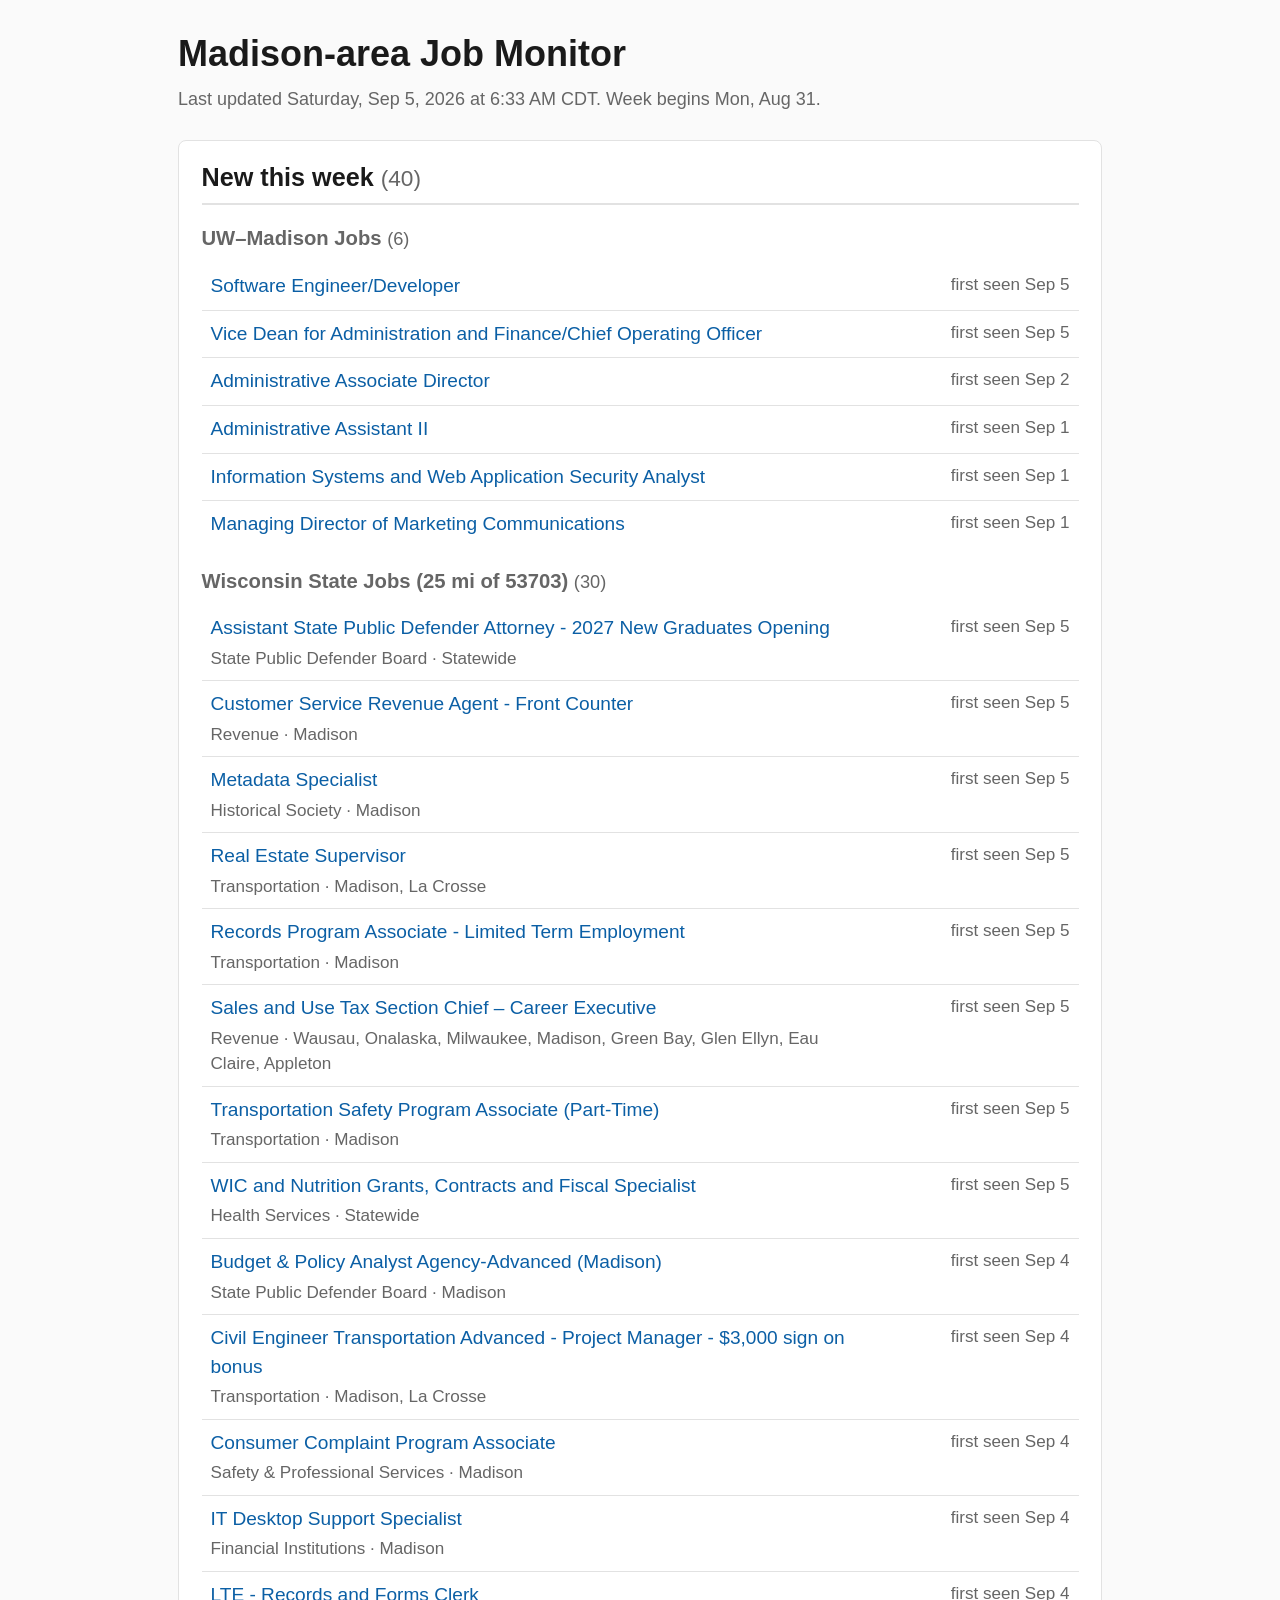
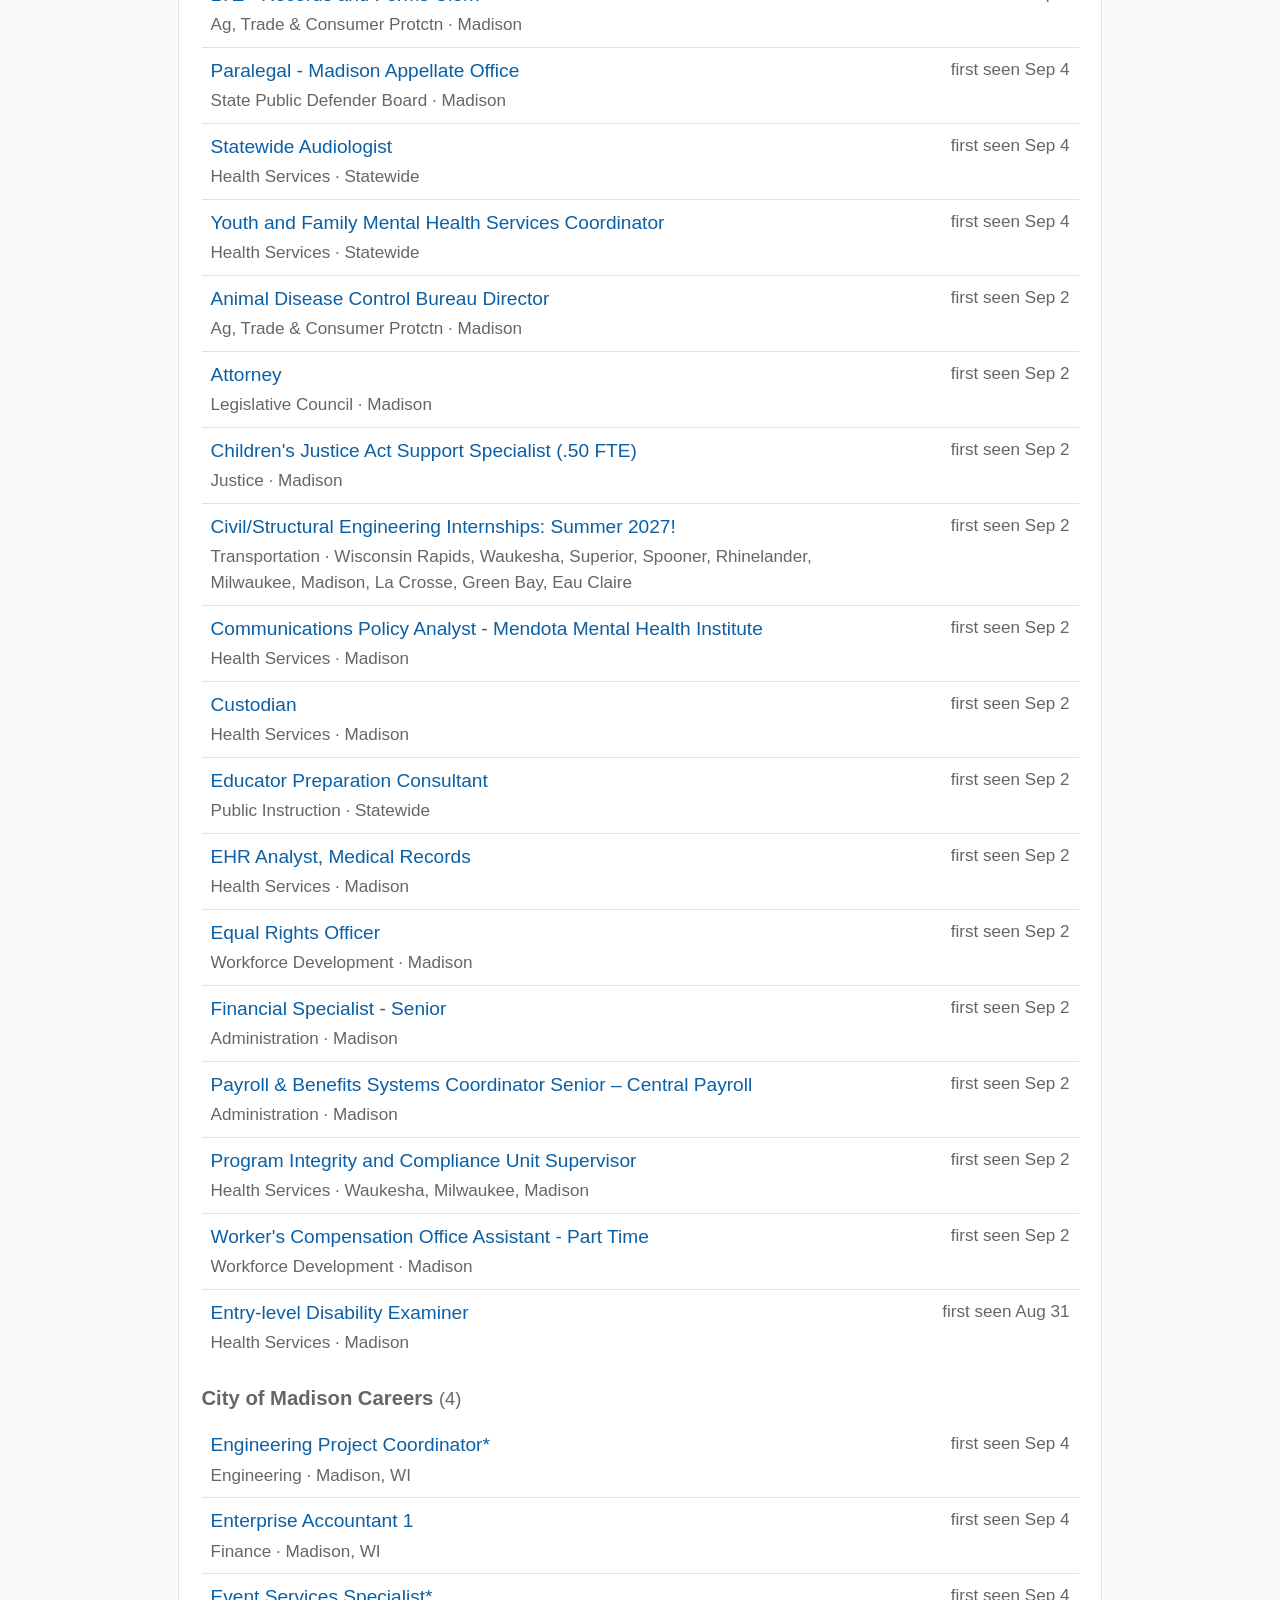
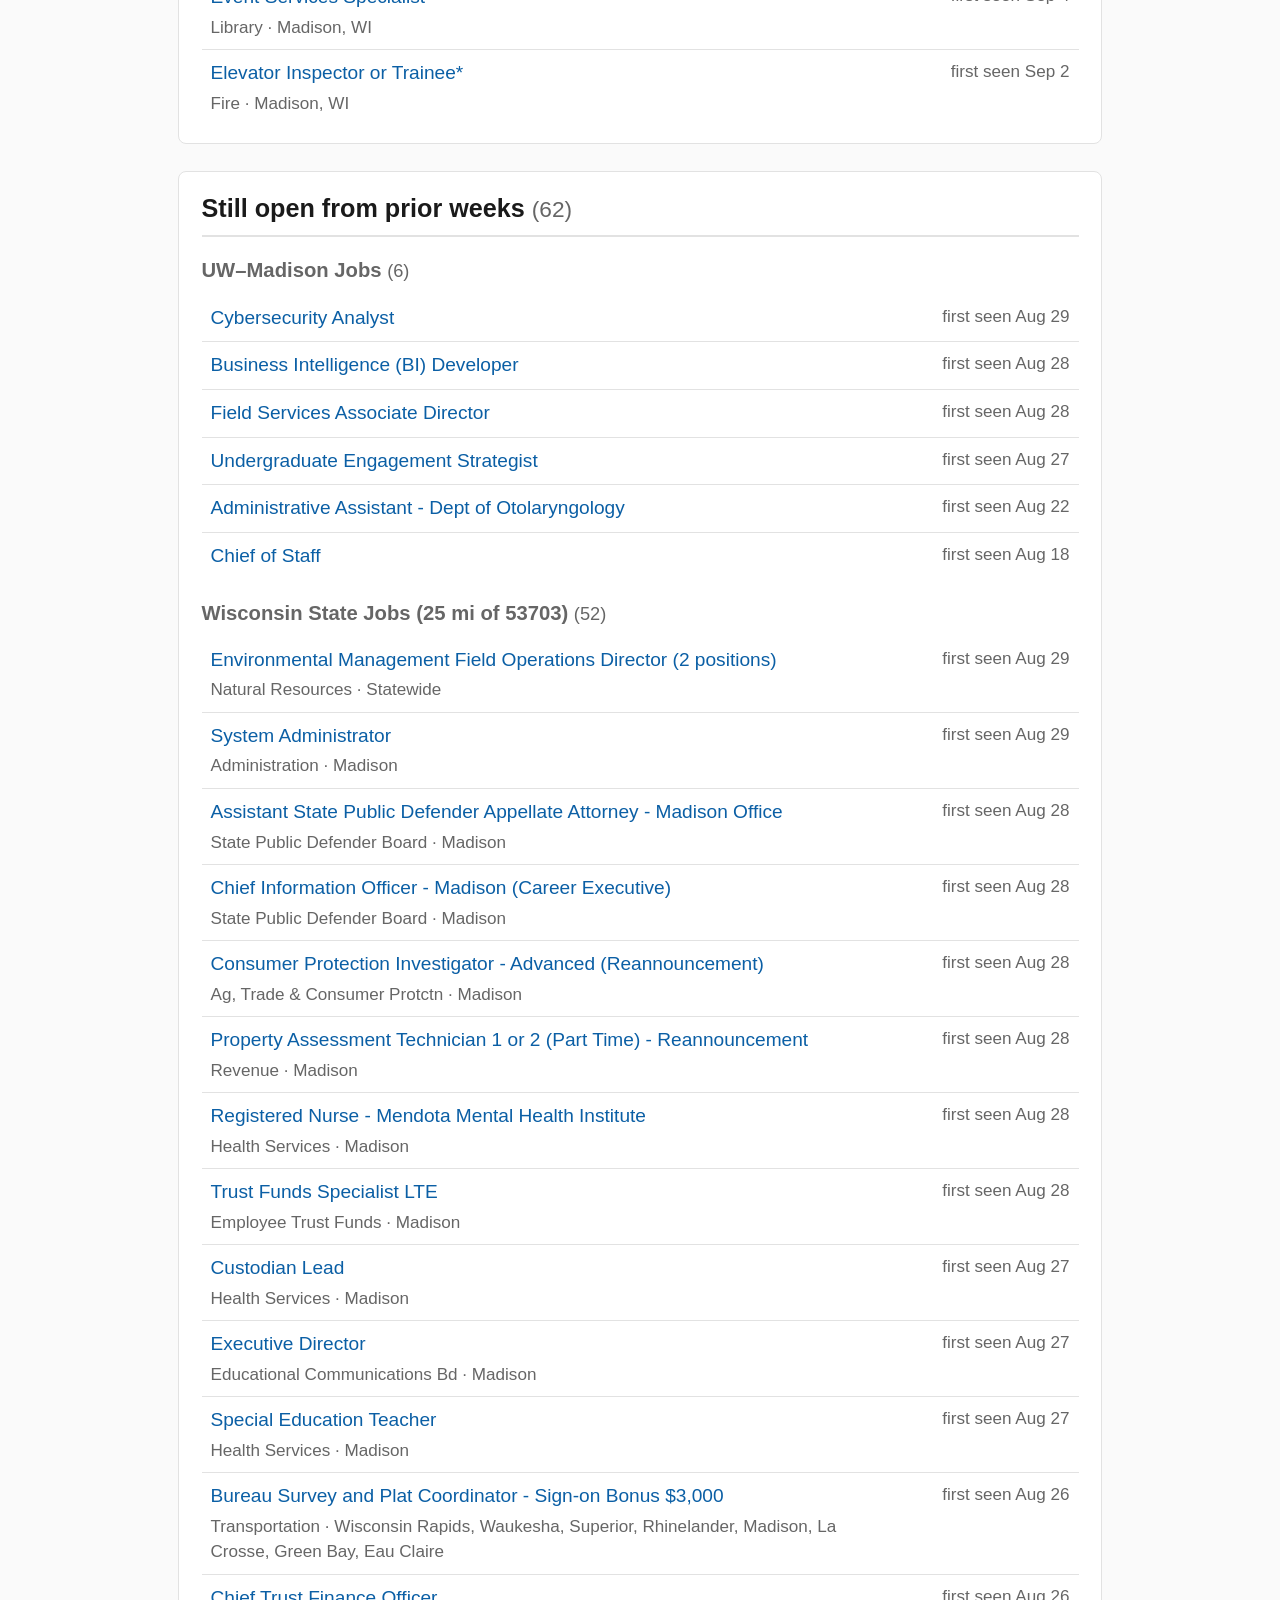
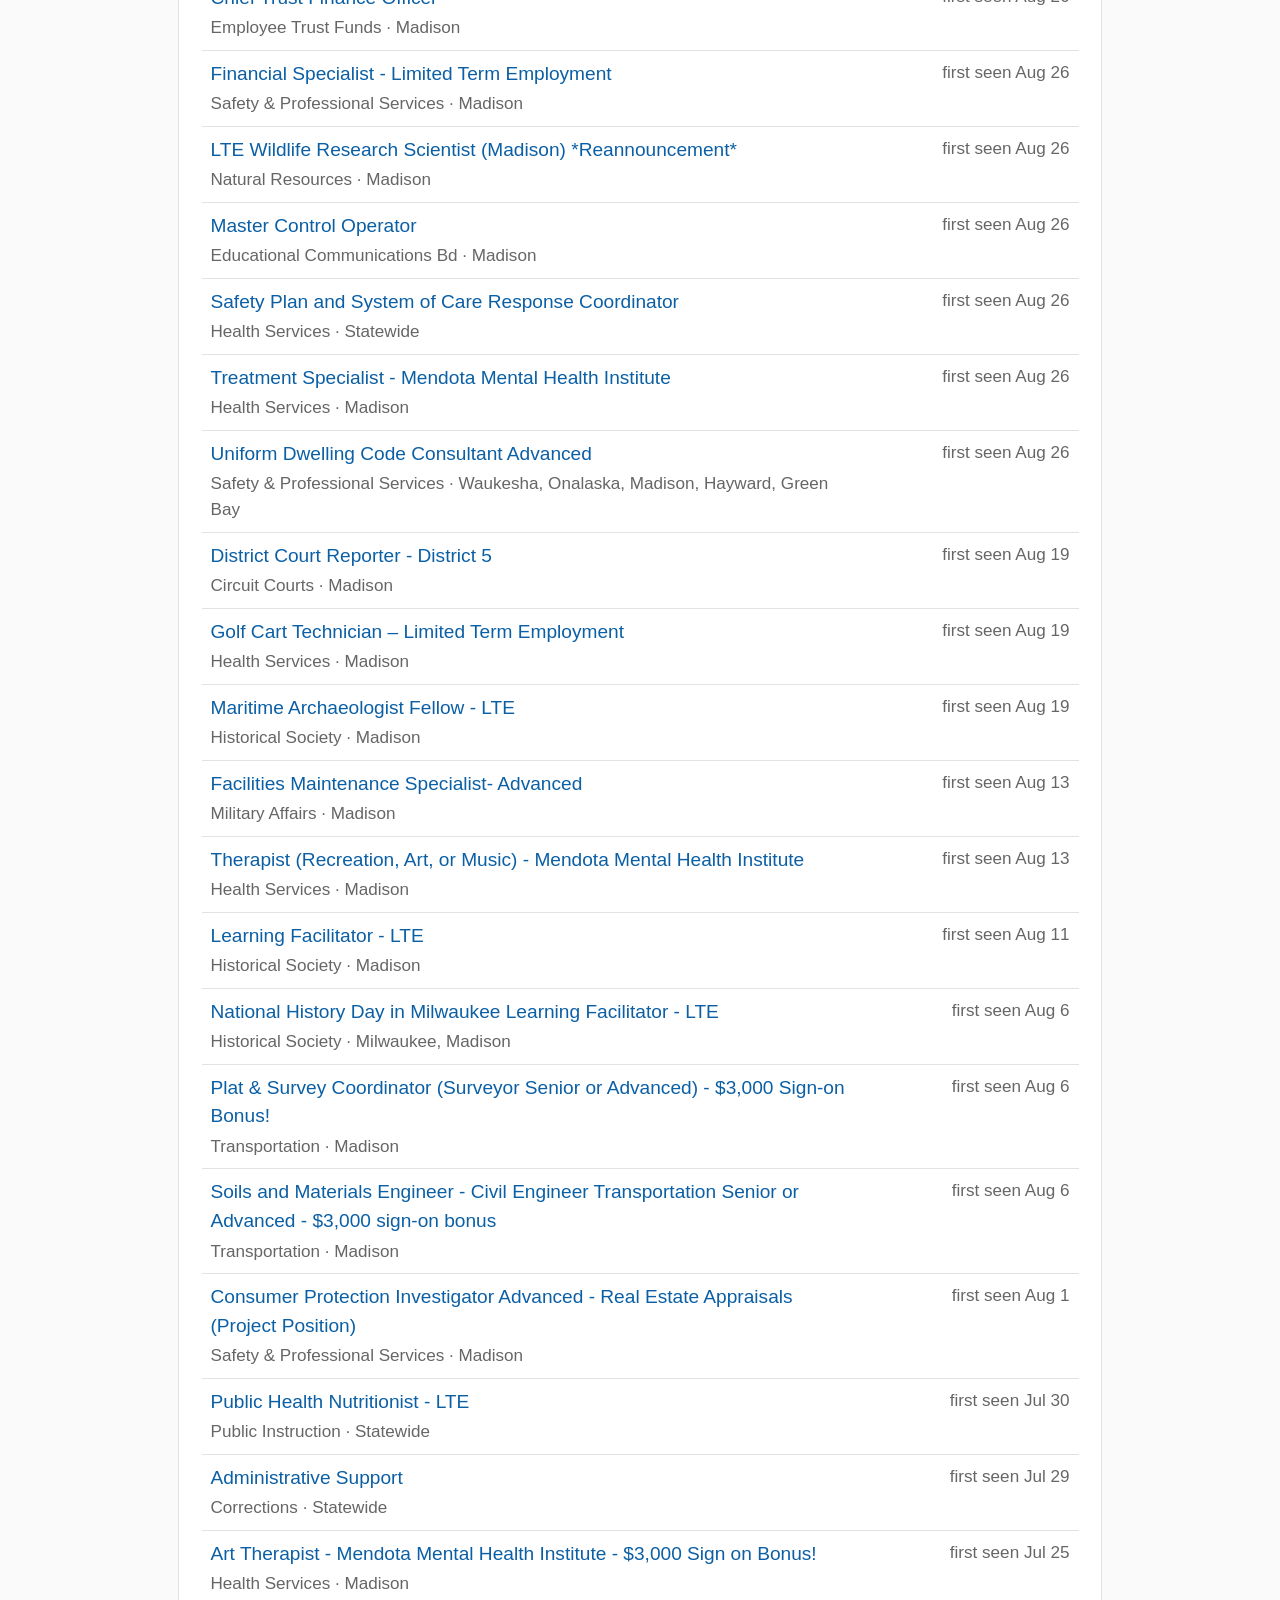
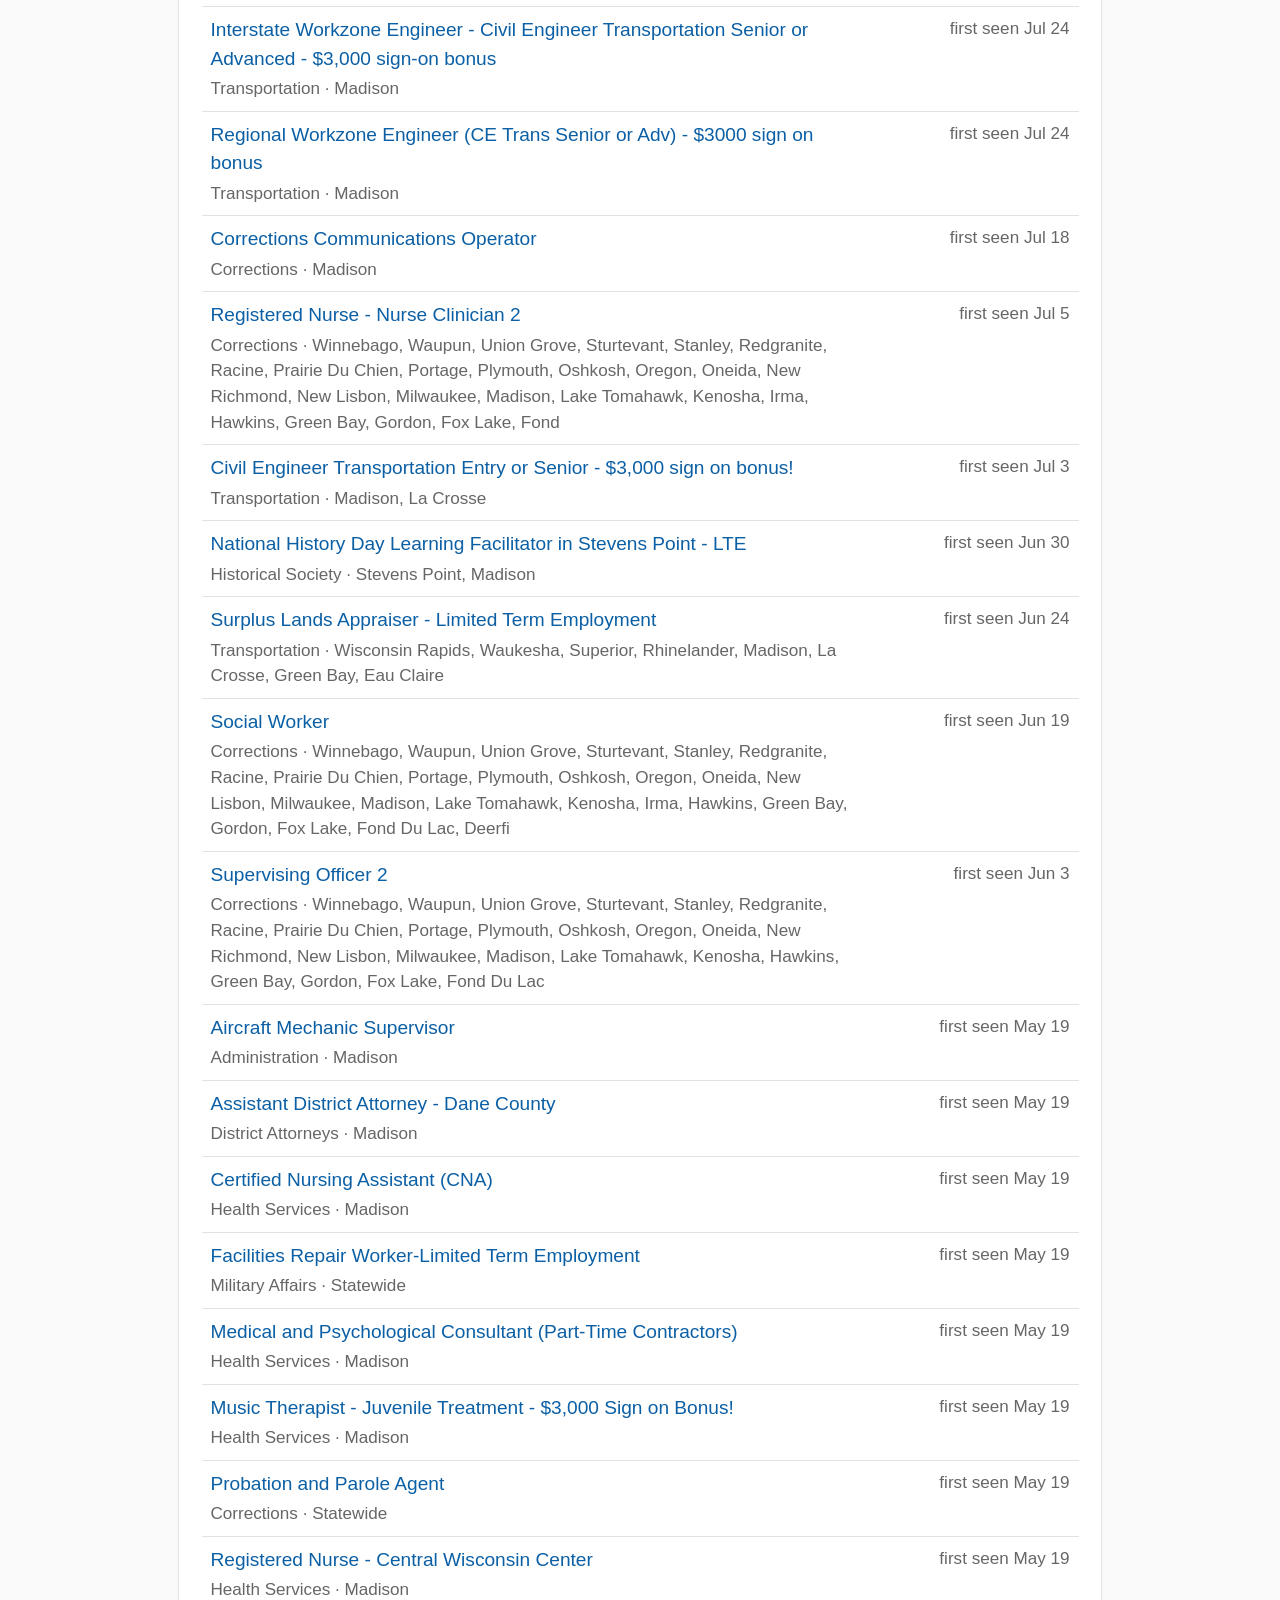
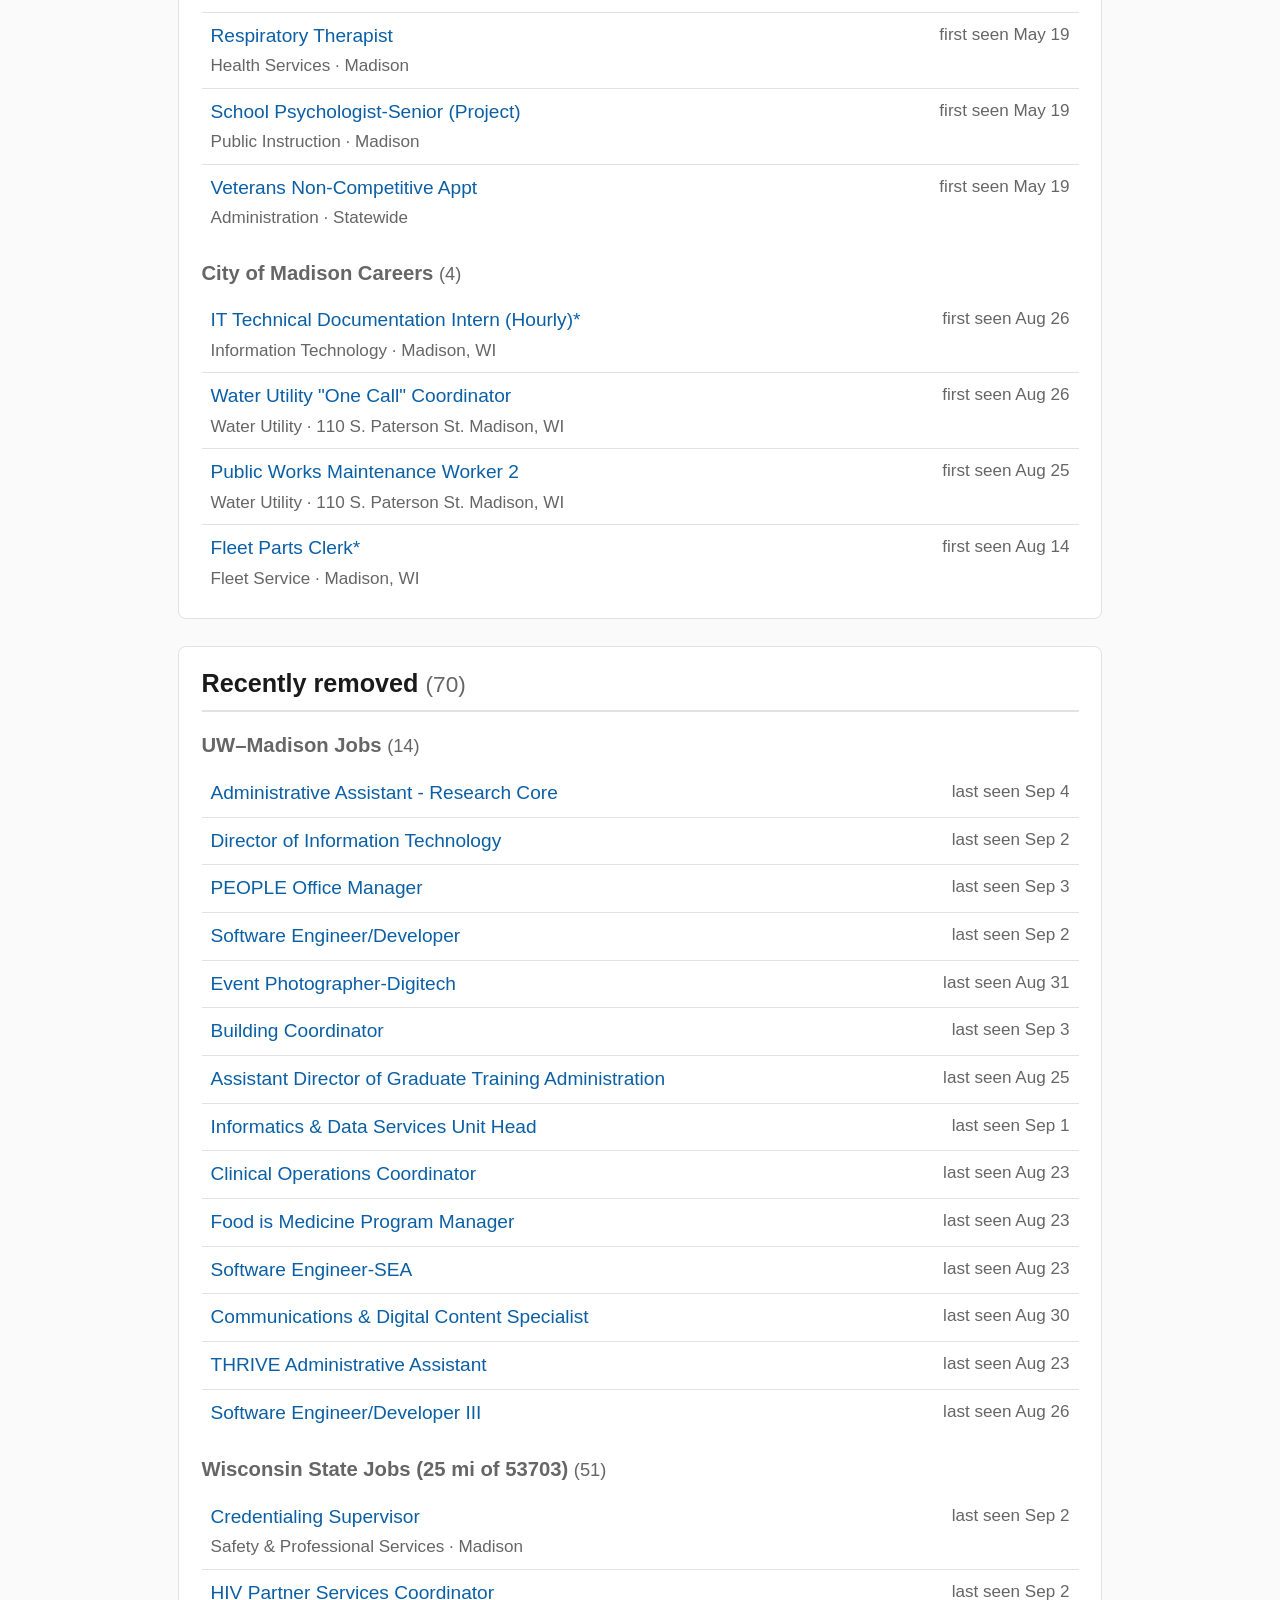
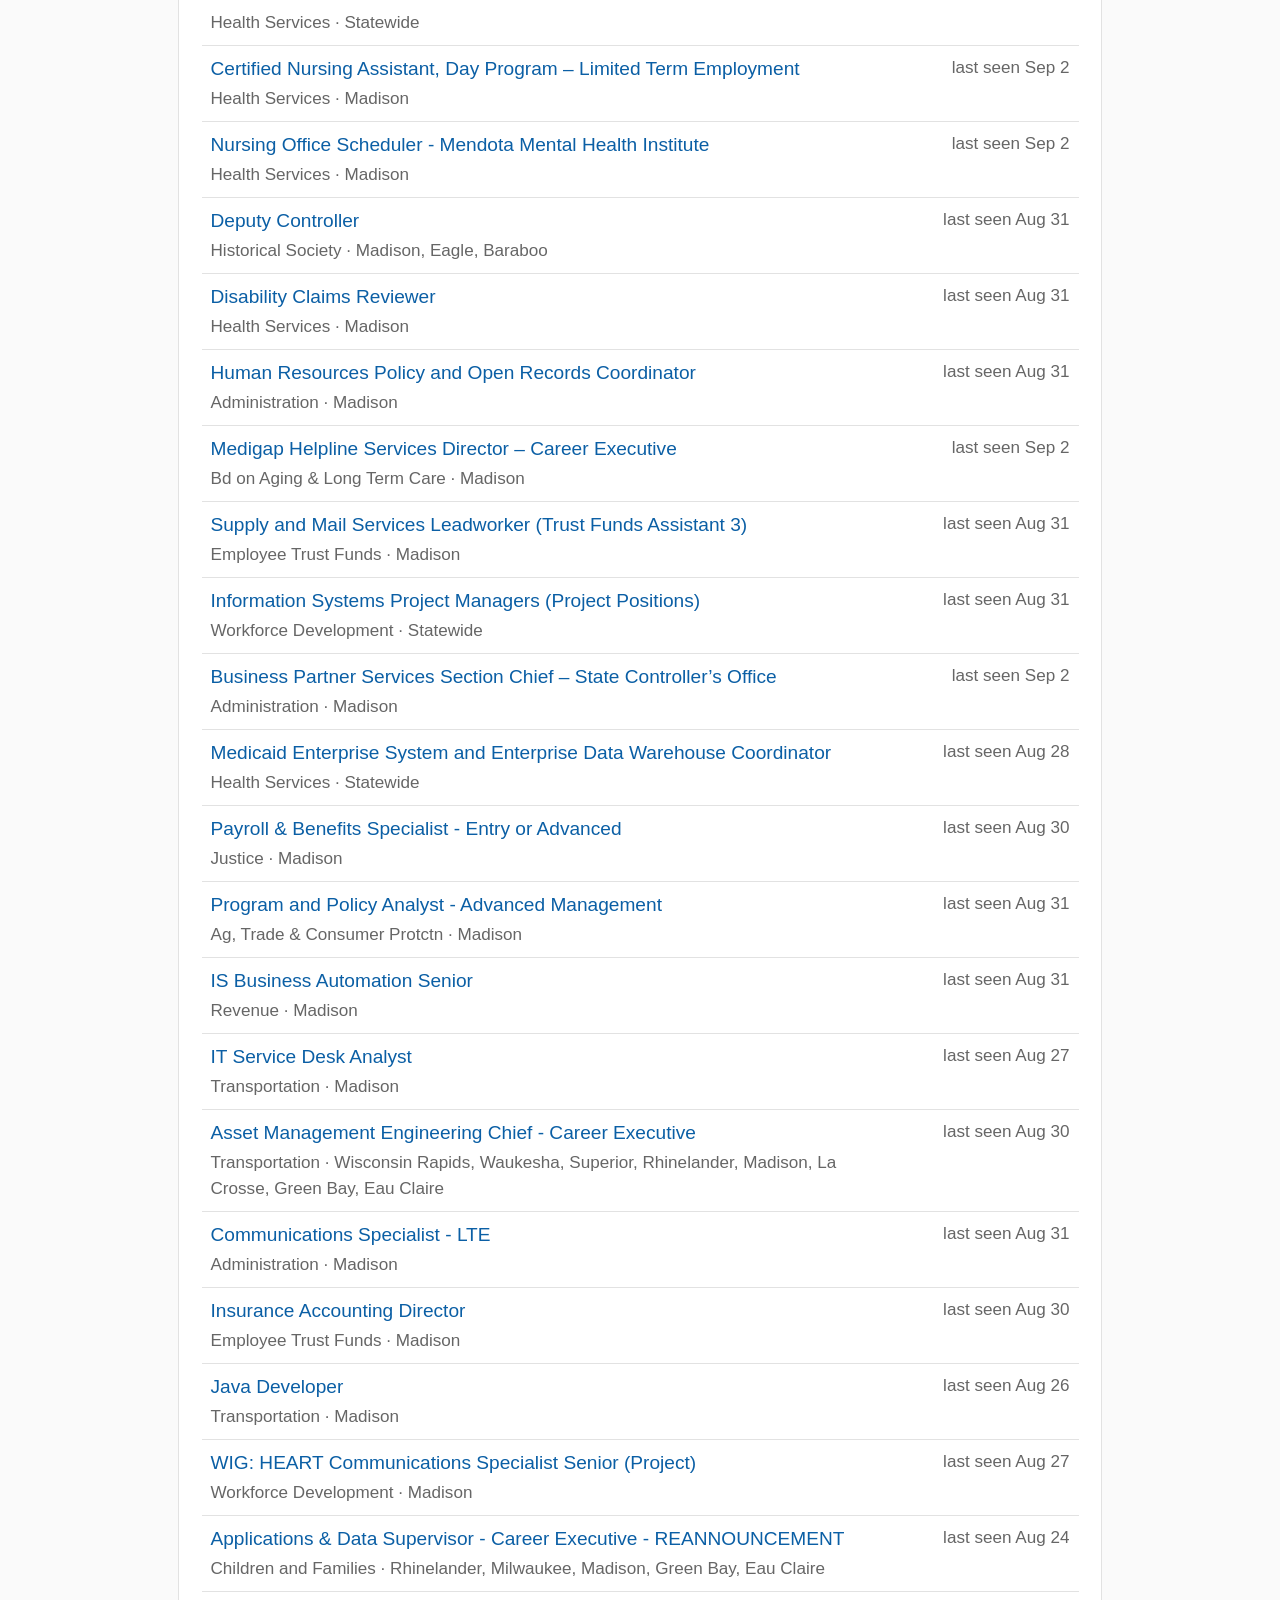
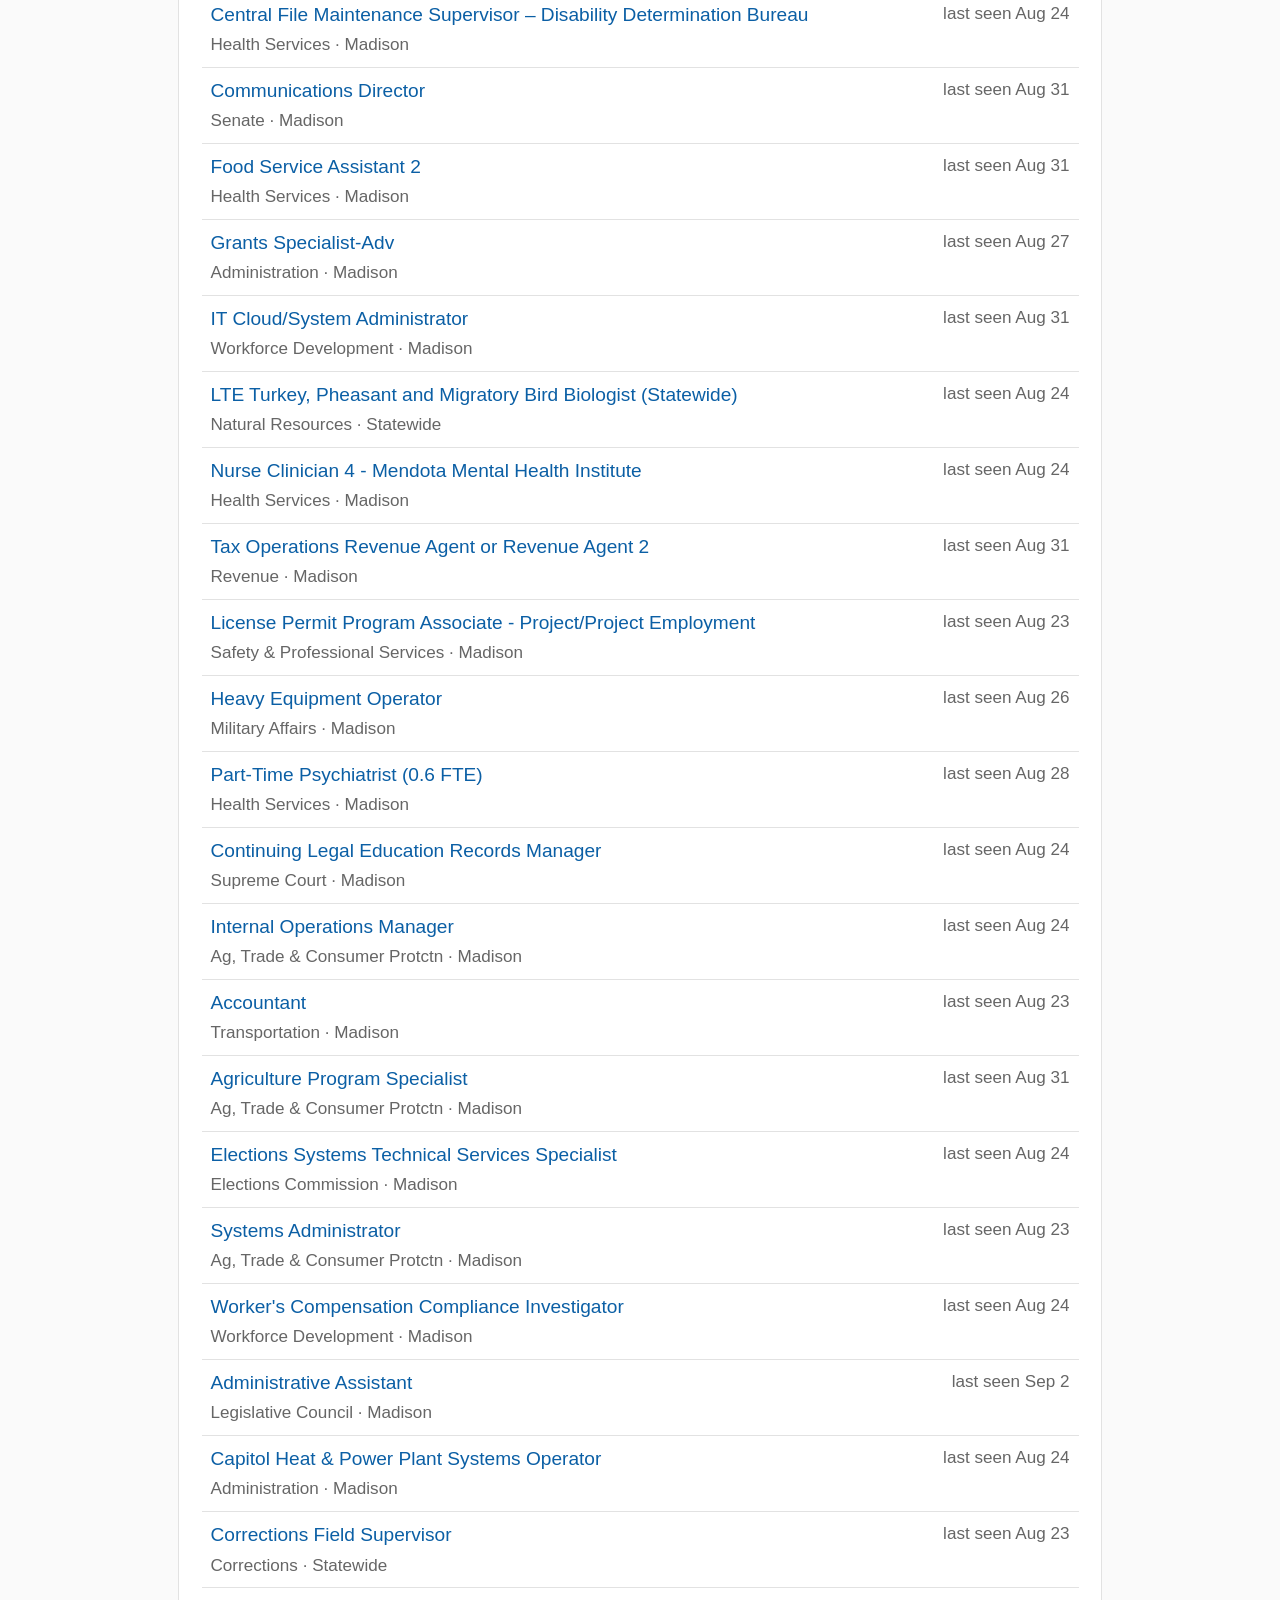
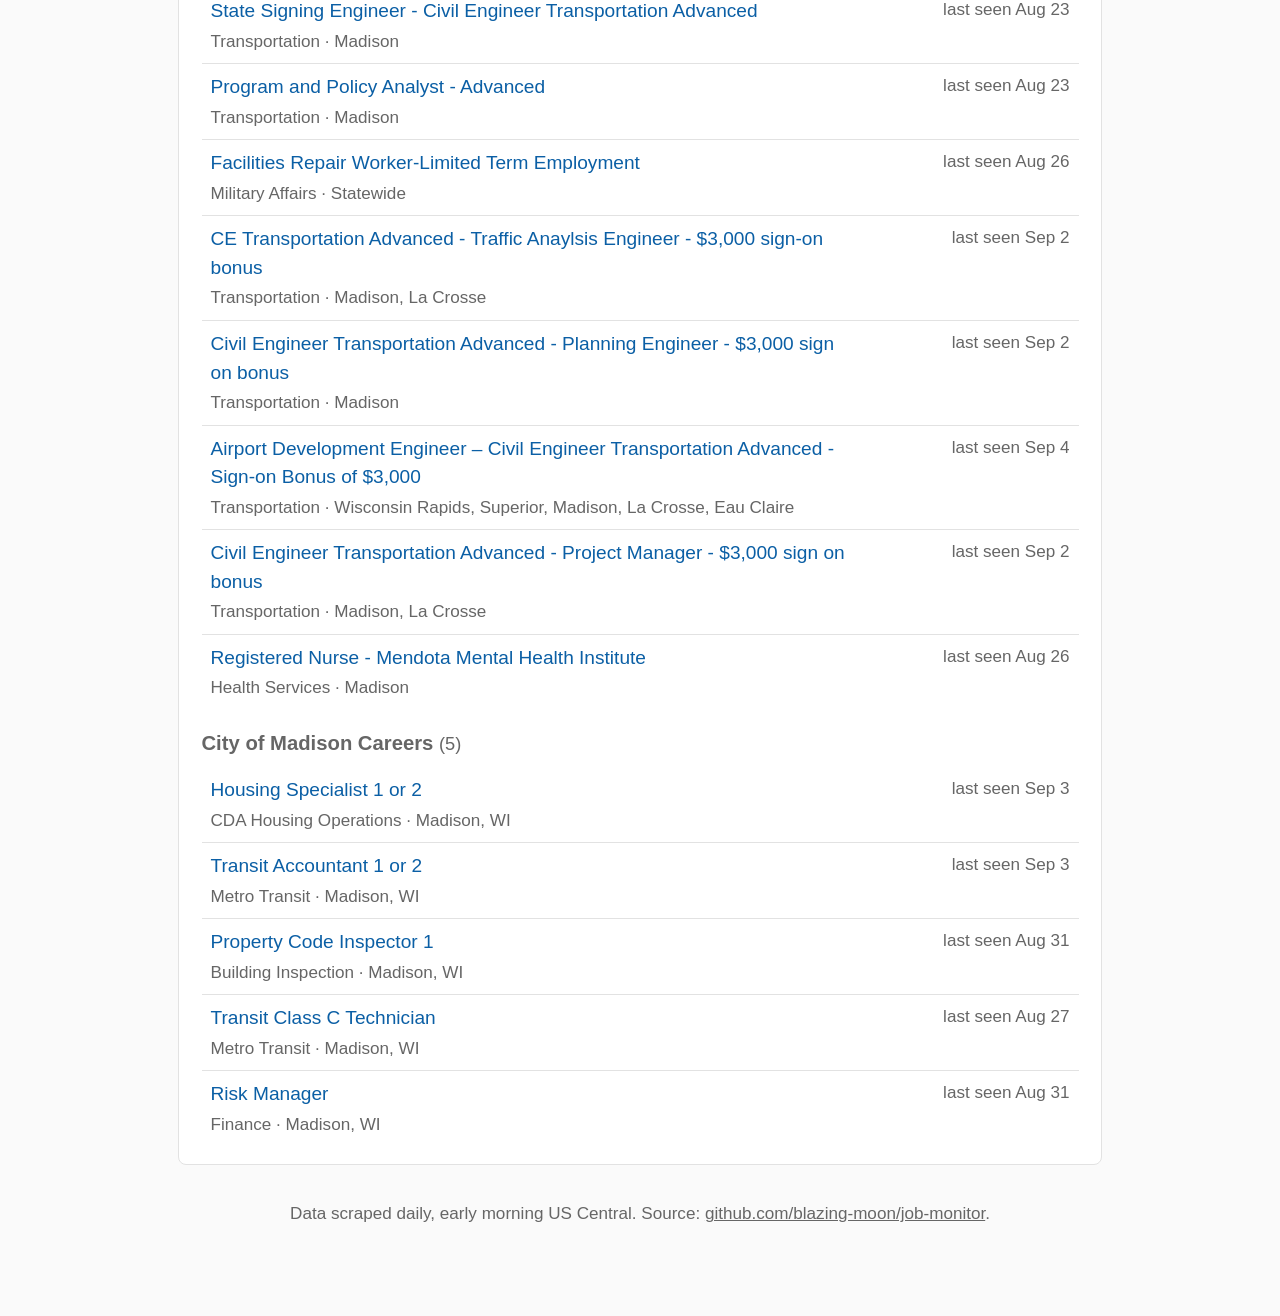
==== commit 5329357e: "scrape: update listings (2026-09-05)" ====
--- a/docs/index.html
+++ b/docs/index.html
@@ -10,11 +10,8 @@
 <body>
 <main class="container">
 <h1>Madison-area Job Monitor</h1>
-<p class="meta">Last updated <time datetime="2026-09-05T09:54:40.072894+00:00">Saturday, Sep 5, 2026 at 4:54 AM CDT</time>. Week begins <time datetime="2026-08-31T05:00:00+00:00">Mon, Aug 31</time>.</p>
-<div class="errors"><strong>Scrape errors this run:</strong><ul>
-<li>Sep 5, 5:16 AM CDT &mdash; Wisconsin State Jobs (25 mi of 53703): ConnectTimeout: HTTPSConnectionPool(host=&#x27;wisc.jobs&#x27;, port=443): Max retries exceeded with url: /Pages/SearchResults.aspx?keywords=&amp;city=&amp;zip=53703&amp;distance=25 (Caused by ConnectTimeoutError(&lt;HTTPSConnection(host=&#x27;wisc.jobs&#x27;, port=443) at 0x7f9adda47530&gt;, &#x27;Connection to wisc.jobs timed out. (connect timeout=30)&#x27;))</li>
-</ul></div>
-<section><h2>New this week <span class="count">(32)</span></h2>
+<p class="meta">Last updated <time datetime="2026-09-05T11:33:37.057405+00:00">Saturday, Sep 5, 2026 at 6:33 AM CDT</time>. Week begins <time datetime="2026-08-31T05:00:00+00:00">Mon, Aug 31</time>.</p>
+<section><h2>New this week <span class="count">(40)</span></h2>
 <h3><a class="srclink" href="https://jobs.wisc.edu/jobs/search?page=1&amp;category_uids%5B%5D=b8deb656947105bcb05785b127aa27ba&amp;category_uids%5B%5D=3137579afa35719380e85ab6a3b52ce7&amp;category_uids%5B%5D=6ebbdab01d8053ced2cb2abd3f5052e9&amp;category_uids%5B%5D=0cab7fcac6928c822828e53a082c754b&amp;category_uids%5B%5D=76683a6dee6b5d4ae2a01990f31e9a94&amp;category_uids%5B%5D=645de1d33d345236341e07c144083b25&amp;cities%5B%5D=Madison&amp;query=madison">UW–Madison Jobs</a> <span class="count">(6)</span></h3>
 <table class="listings"><tbody>
 <tr>
@@ -42,8 +39,40 @@
 <td class="date">first seen Sep 1</td>
 </tr>
 </tbody></table>
-<h3><a class="srclink" href="https://wisc.jobs/Pages/SearchResults.aspx?keywords=&amp;city=&amp;zip=53703&amp;distance=25">Wisconsin State Jobs (25 mi of 53703)</a> <span class="count">(22)</span></h3>
-<table class="listings"><tbody>
+<h3><a class="srclink" href="https://wisc.jobs/Pages/SearchResults.aspx?keywords=&amp;city=&amp;zip=53703&amp;distance=25">Wisconsin State Jobs (25 mi of 53703)</a> <span class="count">(30)</span></h3>
+<table class="listings"><tbody>
+<tr>
+<td class="title"><a href="https://wj.wi.gov/psc/wisjobs/CAREERS/HRMS/c/HRS_HRAM_FL.HRS_CG_SEARCH_FL.GBL?Page=HRS_APP_JBPST_FL&amp;Action=U&amp;FOCUS=Applicant&amp;SiteId=1&amp;PostingSeq=1&amp;JobOpeningId=21997">Assistant State Public Defender Attorney - 2027 New Graduates Opening</a><div class="sub">State Public Defender Board &middot; Statewide</div></td>
+<td class="date">first seen Sep 5</td>
+</tr>
+<tr>
+<td class="title"><a href="https://wj.wi.gov/psc/wisjobs/CAREERS/HRMS/c/HRS_HRAM_FL.HRS_CG_SEARCH_FL.GBL?Page=HRS_APP_JBPST_FL&amp;Action=U&amp;FOCUS=Applicant&amp;SiteId=1&amp;PostingSeq=1&amp;JobOpeningId=22002">Customer Service Revenue Agent - Front Counter</a><div class="sub">Revenue &middot; Madison</div></td>
+<td class="date">first seen Sep 5</td>
+</tr>
+<tr>
+<td class="title"><a href="https://wj.wi.gov/psc/wisjobs/CAREERS/HRMS/c/HRS_HRAM_FL.HRS_CG_SEARCH_FL.GBL?Page=HRS_APP_JBPST_FL&amp;Action=U&amp;FOCUS=Applicant&amp;SiteId=1&amp;PostingSeq=1&amp;JobOpeningId=22004">Metadata Specialist</a><div class="sub">Historical Society &middot; Madison</div></td>
+<td class="date">first seen Sep 5</td>
+</tr>
+<tr>
+<td class="title"><a href="https://wj.wi.gov/psc/wisjobs/CAREERS/HRMS/c/HRS_HRAM_FL.HRS_CG_SEARCH_FL.GBL?Page=HRS_APP_JBPST_FL&amp;Action=U&amp;FOCUS=Applicant&amp;SiteId=1&amp;PostingSeq=1&amp;JobOpeningId=21674">Real Estate Supervisor</a><div class="sub">Transportation &middot; Madison, La Crosse</div></td>
+<td class="date">first seen Sep 5</td>
+</tr>
+<tr>
+<td class="title"><a href="https://wj.wi.gov/psc/wisjobs/CAREERS/HRMS/c/HRS_HRAM_FL.HRS_CG_SEARCH_FL.GBL?Page=HRS_APP_JBPST_FL&amp;Action=U&amp;FOCUS=Applicant&amp;SiteId=1&amp;PostingSeq=1&amp;JobOpeningId=21994">Records Program Associate - Limited Term Employment</a><div class="sub">Transportation &middot; Madison</div></td>
+<td class="date">first seen Sep 5</td>
+</tr>
+<tr>
+<td class="title"><a href="https://wj.wi.gov/psc/wisjobs/CAREERS/HRMS/c/HRS_HRAM_FL.HRS_CG_SEARCH_FL.GBL?Page=HRS_APP_JBPST_FL&amp;Action=U&amp;FOCUS=Applicant&amp;SiteId=1&amp;PostingSeq=1&amp;JobOpeningId=21983">Sales and Use Tax Section Chief – Career Executive</a><div class="sub">Revenue &middot; Wausau, Onalaska, Milwaukee, Madison, Green Bay, Glen Ellyn, Eau Claire, Appleton</div></td>
+<td class="date">first seen Sep 5</td>
+</tr>
+<tr>
+<td class="title"><a href="https://wj.wi.gov/psc/wisjobs/CAREERS/HRMS/c/HRS_HRAM_FL.HRS_CG_SEARCH_FL.GBL?Page=HRS_APP_JBPST_FL&amp;Action=U&amp;FOCUS=Applicant&amp;SiteId=1&amp;PostingSeq=1&amp;JobOpeningId=21923">Transportation Safety Program Associate (Part-Time)</a><div class="sub">Transportation &middot; Madison</div></td>
+<td class="date">first seen Sep 5</td>
+</tr>
+<tr>
+<td class="title"><a href="https://wj.wi.gov/psc/wisjobs/CAREERS/HRMS/c/HRS_HRAM_FL.HRS_CG_SEARCH_FL.GBL?Page=HRS_APP_JBPST_FL&amp;Action=U&amp;FOCUS=Applicant&amp;SiteId=1&amp;PostingSeq=1&amp;JobOpeningId=21992">WIC and Nutrition Grants, Contracts and Fiscal Specialist</a><div class="sub">Health Services &middot; Statewide</div></td>
+<td class="date">first seen Sep 5</td>
+</tr>
 <tr>
 <td class="title"><a href="https://wj.wi.gov/psc/wisjobs/CAREERS/HRMS/c/HRS_HRAM_FL.HRS_CG_SEARCH_FL.GBL?Page=HRS_APP_JBPST_FL&amp;Action=U&amp;FOCUS=Applicant&amp;SiteId=1&amp;PostingSeq=1&amp;JobOpeningId=21976">Budget &amp; Policy Analyst Agency-Advanced (Madison)</a><div class="sub">State Public Defender Board &middot; Madison</div></td>
 <td class="date">first seen Sep 4</td>
@@ -153,7 +182,7 @@
 </tr>
 </tbody></table>
 </section>
-<section><h2>Still open from prior weeks <span class="count">(113)</span></h2>
+<section><h2>Still open from prior weeks <span class="count">(62)</span></h2>
 <h3><a class="srclink" href="https://jobs.wisc.edu/jobs/search?page=1&amp;category_uids%5B%5D=b8deb656947105bcb05785b127aa27ba&amp;category_uids%5B%5D=3137579afa35719380e85ab6a3b52ce7&amp;category_uids%5B%5D=6ebbdab01d8053ced2cb2abd3f5052e9&amp;category_uids%5B%5D=0cab7fcac6928c822828e53a082c754b&amp;category_uids%5B%5D=76683a6dee6b5d4ae2a01990f31e9a94&amp;category_uids%5B%5D=645de1d33d345236341e07c144083b25&amp;cities%5B%5D=Madison&amp;query=madison">UW–Madison Jobs</a> <span class="count">(6)</span></h3>
 <table class="listings"><tbody>
 <tr>
@@ -181,7 +210,7 @@
 <td class="date">first seen Aug 18</td>
 </tr>
 </tbody></table>
-<h3><a class="srclink" href="https://wisc.jobs/Pages/SearchResults.aspx?keywords=&amp;city=&amp;zip=53703&amp;distance=25">Wisconsin State Jobs (25 mi of 53703)</a> <span class="count">(103)</span></h3>
+<h3><a class="srclink" href="https://wisc.jobs/Pages/SearchResults.aspx?keywords=&amp;city=&amp;zip=53703&amp;distance=25">Wisconsin State Jobs (25 mi of 53703)</a> <span class="count">(52)</span></h3>
 <table class="listings"><tbody>
 <tr>
 <td class="title"><a href="https://wj.wi.gov/psc/wisjobs/CAREERS/HRMS/c/HRS_HRAM_FL.HRS_CG_SEARCH_FL.GBL?Page=HRS_APP_JBPST_FL&amp;Action=U&amp;FOCUS=Applicant&amp;SiteId=1&amp;PostingSeq=1&amp;JobOpeningId=21934">Environmental Management Field Operations Director (2 positions)</a><div class="sub">Natural Resources &middot; Statewide</div></td>
@@ -204,14 +233,6 @@
 <td class="date">first seen Aug 28</td>
 </tr>
 <tr>
-<td class="title"><a href="https://wj.wi.gov/psc/wisjobs/CAREERS/HRMS/c/HRS_HRAM_FL.HRS_CG_SEARCH_FL.GBL?Page=HRS_APP_JBPST_FL&amp;Action=U&amp;FOCUS=Applicant&amp;SiteId=1&amp;PostingSeq=1&amp;JobOpeningId=21919">Credentialing Supervisor</a><div class="sub">Safety &amp; Professional Services &middot; Madison</div></td>
-<td class="date">first seen Aug 28</td>
-</tr>
-<tr>
-<td class="title"><a href="https://wj.wi.gov/psc/wisjobs/CAREERS/HRMS/c/HRS_HRAM_FL.HRS_CG_SEARCH_FL.GBL?Page=HRS_APP_JBPST_FL&amp;Action=U&amp;FOCUS=Applicant&amp;SiteId=1&amp;PostingSeq=1&amp;JobOpeningId=21879">HIV Partner Services Coordinator</a><div class="sub">Health Services &middot; Statewide</div></td>
-<td class="date">first seen Aug 28</td>
-</tr>
-<tr>
 <td class="title"><a href="https://wj.wi.gov/psc/wisjobs/CAREERS/HRMS/c/HRS_HRAM_FL.HRS_CG_SEARCH_FL.GBL?Page=HRS_APP_JBPST_FL&amp;Action=U&amp;FOCUS=Applicant&amp;SiteId=1&amp;PostingSeq=1&amp;JobOpeningId=21170">Property Assessment Technician 1 or 2 (Part Time) - Reannouncement</a><div class="sub">Revenue &middot; Madison</div></td>
 <td class="date">first seen Aug 28</td>
 </tr>
@@ -224,10 +245,6 @@
 <td class="date">first seen Aug 28</td>
 </tr>
 <tr>
-<td class="title"><a href="https://wj.wi.gov/psc/wisjobs/CAREERS/HRMS/c/HRS_HRAM_FL.HRS_CG_SEARCH_FL.GBL?Page=HRS_APP_JBPST_FL&amp;Action=U&amp;FOCUS=Applicant&amp;SiteId=1&amp;PostingSeq=1&amp;JobOpeningId=21910">Certified Nursing Assistant, Day Program – Limited Term Employment</a><div class="sub">Health Services &middot; Madison</div></td>
-<td class="date">first seen Aug 27</td>
-</tr>
-<tr>
 <td class="title"><a href="https://wj.wi.gov/psc/wisjobs/CAREERS/HRMS/c/HRS_HRAM_FL.HRS_CG_SEARCH_FL.GBL?Page=HRS_APP_JBPST_FL&amp;Action=U&amp;FOCUS=Applicant&amp;SiteId=1&amp;PostingSeq=1&amp;JobOpeningId=20438">Custodian Lead</a><div class="sub">Health Services &middot; Madison</div></td>
 <td class="date">first seen Aug 27</td>
 </tr>
@@ -236,10 +253,6 @@
 <td class="date">first seen Aug 27</td>
 </tr>
 <tr>
-<td class="title"><a href="https://wj.wi.gov/psc/wisjobs/CAREERS/HRMS/c/HRS_HRAM_FL.HRS_CG_SEARCH_FL.GBL?Page=HRS_APP_JBPST_FL&amp;Action=U&amp;FOCUS=Applicant&amp;SiteId=1&amp;PostingSeq=1&amp;JobOpeningId=21899">Nursing Office Scheduler - Mendota Mental Health Institute</a><div class="sub">Health Services &middot; Madison</div></td>
-<td class="date">first seen Aug 27</td>
-</tr>
-<tr>
 <td class="title"><a href="https://wj.wi.gov/psc/wisjobs/CAREERS/HRMS/c/HRS_HRAM_FL.HRS_CG_SEARCH_FL.GBL?Page=HRS_APP_JBPST_FL&amp;Action=U&amp;FOCUS=Applicant&amp;SiteId=1&amp;PostingSeq=1&amp;JobOpeningId=18257">Special Education Teacher</a><div class="sub">Health Services &middot; Madison</div></td>
 <td class="date">first seen Aug 27</td>
 </tr>
@@ -252,22 +265,10 @@
 <td class="date">first seen Aug 26</td>
 </tr>
 <tr>
-<td class="title"><a href="https://wj.wi.gov/psc/wisjobs/CAREERS/HRMS/c/HRS_HRAM_FL.HRS_CG_SEARCH_FL.GBL?Page=HRS_APP_JBPST_FL&amp;Action=U&amp;FOCUS=Applicant&amp;SiteId=1&amp;PostingSeq=1&amp;JobOpeningId=21875">Deputy Controller</a><div class="sub">Historical Society &middot; Madison, Eagle, Baraboo</div></td>
-<td class="date">first seen Aug 26</td>
-</tr>
-<tr>
-<td class="title"><a href="https://wj.wi.gov/psc/wisjobs/CAREERS/HRMS/c/HRS_HRAM_FL.HRS_CG_SEARCH_FL.GBL?Page=HRS_APP_JBPST_FL&amp;Action=U&amp;FOCUS=Applicant&amp;SiteId=1&amp;PostingSeq=1&amp;JobOpeningId=21885">Disability Claims Reviewer</a><div class="sub">Health Services &middot; Madison</div></td>
-<td class="date">first seen Aug 26</td>
-</tr>
-<tr>
 <td class="title"><a href="https://wj.wi.gov/psc/wisjobs/CAREERS/HRMS/c/HRS_HRAM_FL.HRS_CG_SEARCH_FL.GBL?Page=HRS_APP_JBPST_FL&amp;Action=U&amp;FOCUS=Applicant&amp;SiteId=1&amp;PostingSeq=1&amp;JobOpeningId=21864">Financial Specialist - Limited Term Employment</a><div class="sub">Safety &amp; Professional Services &middot; Madison</div></td>
 <td class="date">first seen Aug 26</td>
 </tr>
 <tr>
-<td class="title"><a href="https://wj.wi.gov/psc/wisjobs/CAREERS/HRMS/c/HRS_HRAM_FL.HRS_CG_SEARCH_FL.GBL?Page=HRS_APP_JBPST_FL&amp;Action=U&amp;FOCUS=Applicant&amp;SiteId=1&amp;PostingSeq=1&amp;JobOpeningId=21891">Human Resources Policy and Open Records Coordinator</a><div class="sub">Administration &middot; Madison</div></td>
-<td class="date">first seen Aug 26</td>
-</tr>
-<tr>
 <td class="title"><a href="https://wj.wi.gov/psc/wisjobs/CAREERS/HRMS/c/HRS_HRAM_FL.HRS_CG_SEARCH_FL.GBL?Page=HRS_APP_JBPST_FL&amp;Action=U&amp;FOCUS=Applicant&amp;SiteId=1&amp;PostingSeq=1&amp;JobOpeningId=21317">LTE Wildlife Research Scientist (Madison) *Reannouncement*</a><div class="sub">Natural Resources &middot; Madison</div></td>
 <td class="date">first seen Aug 26</td>
 </tr>
@@ -276,146 +277,30 @@
 <td class="date">first seen Aug 26</td>
 </tr>
 <tr>
-<td class="title"><a href="https://wj.wi.gov/psc/wisjobs/CAREERS/HRMS/c/HRS_HRAM_FL.HRS_CG_SEARCH_FL.GBL?Page=HRS_APP_JBPST_FL&amp;Action=U&amp;FOCUS=Applicant&amp;SiteId=1&amp;PostingSeq=1&amp;JobOpeningId=21878">Medigap Helpline Services Director – Career Executive</a><div class="sub">Bd on Aging &amp; Long Term Care &middot; Madison</div></td>
-<td class="date">first seen Aug 26</td>
-</tr>
-<tr>
 <td class="title"><a href="https://wj.wi.gov/psc/wisjobs/CAREERS/HRMS/c/HRS_HRAM_FL.HRS_CG_SEARCH_FL.GBL?Page=HRS_APP_JBPST_FL&amp;Action=U&amp;FOCUS=Applicant&amp;SiteId=1&amp;PostingSeq=1&amp;JobOpeningId=21883">Safety Plan and System of Care Response Coordinator</a><div class="sub">Health Services &middot; Statewide</div></td>
 <td class="date">first seen Aug 26</td>
 </tr>
 <tr>
-<td class="title"><a href="https://wj.wi.gov/psc/wisjobs/CAREERS/HRMS/c/HRS_HRAM_FL.HRS_CG_SEARCH_FL.GBL?Page=HRS_APP_JBPST_FL&amp;Action=U&amp;FOCUS=Applicant&amp;SiteId=1&amp;PostingSeq=1&amp;JobOpeningId=21897">Supply and Mail Services Leadworker (Trust Funds Assistant 3)</a><div class="sub">Employee Trust Funds &middot; Madison</div></td>
-<td class="date">first seen Aug 26</td>
-</tr>
-<tr>
 <td class="title"><a href="https://wj.wi.gov/psc/wisjobs/CAREERS/HRMS/c/HRS_HRAM_FL.HRS_CG_SEARCH_FL.GBL?Page=HRS_APP_JBPST_FL&amp;Action=U&amp;FOCUS=Applicant&amp;SiteId=1&amp;PostingSeq=1&amp;JobOpeningId=21886">Treatment Specialist - Mendota Mental Health Institute</a><div class="sub">Health Services &middot; Madison</div></td>
 <td class="date">first seen Aug 26</td>
 </tr>
 <tr>
 <td class="title"><a href="https://wj.wi.gov/psc/wisjobs/CAREERS/HRMS/c/HRS_HRAM_FL.HRS_CG_SEARCH_FL.GBL?Page=HRS_APP_JBPST_FL&amp;Action=U&amp;FOCUS=Applicant&amp;SiteId=1&amp;PostingSeq=1&amp;JobOpeningId=20831">Uniform Dwelling Code Consultant Advanced</a><div class="sub">Safety &amp; Professional Services &middot; Waukesha, Onalaska, Madison, Hayward, Green Bay</div></td>
 <td class="date">first seen Aug 26</td>
-</tr>
-<tr>
-<td class="title"><a href="https://wj.wi.gov/psc/wisjobs/CAREERS/HRMS/c/HRS_HRAM_FL.HRS_CG_SEARCH_FL.GBL?Page=HRS_APP_JBPST_FL&amp;Action=U&amp;FOCUS=Applicant&amp;SiteId=1&amp;PostingSeq=1&amp;JobOpeningId=21853">Information Systems Project Managers (Project Positions)</a><div class="sub">Workforce Development &middot; Statewide</div></td>
-<td class="date">first seen Aug 24</td>
-</tr>
-<tr>
-<td class="title"><a href="https://wj.wi.gov/psc/wisjobs/CAREERS/HRMS/c/HRS_HRAM_FL.HRS_CG_SEARCH_FL.GBL?Page=HRS_APP_JBPST_FL&amp;Action=U&amp;FOCUS=Applicant&amp;SiteId=1&amp;PostingSeq=1&amp;JobOpeningId=21860">Business Partner Services Section Chief – State Controller’s Office</a><div class="sub">Administration &middot; Madison</div></td>
-<td class="date">first seen Aug 22</td>
-</tr>
-<tr>
-<td class="title"><a href="https://wj.wi.gov/psc/wisjobs/CAREERS/HRMS/c/HRS_HRAM_FL.HRS_CG_SEARCH_FL.GBL?Page=HRS_APP_JBPST_FL&amp;Action=U&amp;FOCUS=Applicant&amp;SiteId=1&amp;PostingSeq=1&amp;JobOpeningId=21870">Medicaid Enterprise System and Enterprise Data Warehouse Coordinator</a><div class="sub">Health Services &middot; Statewide</div></td>
-<td class="date">first seen Aug 22</td>
-</tr>
-<tr>
-<td class="title"><a href="https://wj.wi.gov/psc/wisjobs/CAREERS/HRMS/c/HRS_HRAM_FL.HRS_CG_SEARCH_FL.GBL?Page=HRS_APP_JBPST_FL&amp;Action=U&amp;FOCUS=Applicant&amp;SiteId=1&amp;PostingSeq=1&amp;JobOpeningId=21867">Payroll &amp; Benefits Specialist - Entry or Advanced</a><div class="sub">Justice &middot; Madison</div></td>
-<td class="date">first seen Aug 22</td>
-</tr>
-<tr>
-<td class="title"><a href="https://wj.wi.gov/psc/wisjobs/CAREERS/HRMS/c/HRS_HRAM_FL.HRS_CG_SEARCH_FL.GBL?Page=HRS_APP_JBPST_FL&amp;Action=U&amp;FOCUS=Applicant&amp;SiteId=1&amp;PostingSeq=1&amp;JobOpeningId=21840">Program and Policy Analyst - Advanced Management</a><div class="sub">Ag, Trade &amp; Consumer Protctn &middot; Madison</div></td>
-<td class="date">first seen Aug 22</td>
-</tr>
-<tr>
-<td class="title"><a href="https://wj.wi.gov/psc/wisjobs/CAREERS/HRMS/c/HRS_HRAM_FL.HRS_CG_SEARCH_FL.GBL?Page=HRS_APP_JBPST_FL&amp;Action=U&amp;FOCUS=Applicant&amp;SiteId=1&amp;PostingSeq=1&amp;JobOpeningId=21780">IS Business Automation Senior</a><div class="sub">Revenue &middot; Madison</div></td>
-<td class="date">first seen Aug 21</td>
-</tr>
-<tr>
-<td class="title"><a href="https://wj.wi.gov/psc/wisjobs/CAREERS/HRMS/c/HRS_HRAM_FL.HRS_CG_SEARCH_FL.GBL?Page=HRS_APP_JBPST_FL&amp;Action=U&amp;FOCUS=Applicant&amp;SiteId=1&amp;PostingSeq=1&amp;JobOpeningId=21857">IT Service Desk Analyst</a><div class="sub">Transportation &middot; Madison</div></td>
-<td class="date">first seen Aug 21</td>
-</tr>
-<tr>
-<td class="title"><a href="https://wj.wi.gov/psc/wisjobs/CAREERS/HRMS/c/HRS_HRAM_FL.HRS_CG_SEARCH_FL.GBL?Page=HRS_APP_JBPST_FL&amp;Action=U&amp;FOCUS=Applicant&amp;SiteId=1&amp;PostingSeq=1&amp;JobOpeningId=21827">Asset Management Engineering Chief - Career Executive</a><div class="sub">Transportation &middot; Wisconsin Rapids, Waukesha, Superior, Rhinelander, Madison, La Crosse, Green Bay, Eau Claire</div></td>
-<td class="date">first seen Aug 20</td>
-</tr>
-<tr>
-<td class="title"><a href="https://wj.wi.gov/psc/wisjobs/CAREERS/HRMS/c/HRS_HRAM_FL.HRS_CG_SEARCH_FL.GBL?Page=HRS_APP_JBPST_FL&amp;Action=U&amp;FOCUS=Applicant&amp;SiteId=1&amp;PostingSeq=1&amp;JobOpeningId=21842">Communications Specialist - LTE</a><div class="sub">Administration &middot; Madison</div></td>
-<td class="date">first seen Aug 20</td>
-</tr>
-<tr>
-<td class="title"><a href="https://wj.wi.gov/psc/wisjobs/CAREERS/HRMS/c/HRS_HRAM_FL.HRS_CG_SEARCH_FL.GBL?Page=HRS_APP_JBPST_FL&amp;Action=U&amp;FOCUS=Applicant&amp;SiteId=1&amp;PostingSeq=1&amp;JobOpeningId=21831">Insurance Accounting Director</a><div class="sub">Employee Trust Funds &middot; Madison</div></td>
-<td class="date">first seen Aug 20</td>
-</tr>
-<tr>
-<td class="title"><a href="https://wj.wi.gov/psc/wisjobs/CAREERS/HRMS/c/HRS_HRAM_FL.HRS_CG_SEARCH_FL.GBL?Page=HRS_APP_JBPST_FL&amp;Action=U&amp;FOCUS=Applicant&amp;SiteId=1&amp;PostingSeq=1&amp;JobOpeningId=21851">Java Developer</a><div class="sub">Transportation &middot; Madison</div></td>
-<td class="date">first seen Aug 20</td>
-</tr>
-<tr>
-<td class="title"><a href="https://wj.wi.gov/psc/wisjobs/CAREERS/HRMS/c/HRS_HRAM_FL.HRS_CG_SEARCH_FL.GBL?Page=HRS_APP_JBPST_FL&amp;Action=U&amp;FOCUS=Applicant&amp;SiteId=1&amp;PostingSeq=1&amp;JobOpeningId=21796">WIG: HEART Communications Specialist Senior (Project)</a><div class="sub">Workforce Development &middot; Madison</div></td>
-<td class="date">first seen Aug 20</td>
-</tr>
-<tr>
-<td class="title"><a href="https://wj.wi.gov/psc/wisjobs/CAREERS/HRMS/c/HRS_HRAM_FL.HRS_CG_SEARCH_FL.GBL?Page=HRS_APP_JBPST_FL&amp;Action=U&amp;FOCUS=Applicant&amp;SiteId=1&amp;PostingSeq=1&amp;JobOpeningId=21142">Applications &amp; Data Supervisor - Career Executive - REANNOUNCEMENT</a><div class="sub">Children and Families &middot; Rhinelander, Milwaukee, Madison, Green Bay, Eau Claire</div></td>
-<td class="date">first seen Aug 19</td>
-</tr>
-<tr>
-<td class="title"><a href="https://wj.wi.gov/psc/wisjobs/CAREERS/HRMS/c/HRS_HRAM_FL.HRS_CG_SEARCH_FL.GBL?Page=HRS_APP_JBPST_FL&amp;Action=U&amp;FOCUS=Applicant&amp;SiteId=1&amp;PostingSeq=1&amp;JobOpeningId=21805">Central File Maintenance Supervisor – Disability Determination Bureau</a><div class="sub">Health Services &middot; Madison</div></td>
-<td class="date">first seen Aug 19</td>
-</tr>
-<tr>
-<td class="title"><a href="https://wj.wi.gov/psc/wisjobs/CAREERS/HRMS/c/HRS_HRAM_FL.HRS_CG_SEARCH_FL.GBL?Page=HRS_APP_JBPST_FL&amp;Action=U&amp;FOCUS=Applicant&amp;SiteId=1&amp;PostingSeq=1&amp;JobOpeningId=21826">Communications Director</a><div class="sub">Senate &middot; Madison</div></td>
-<td class="date">first seen Aug 19</td>
 </tr>
 <tr>
 <td class="title"><a href="https://wj.wi.gov/psc/wisjobs/CAREERS/HRMS/c/HRS_HRAM_FL.HRS_CG_SEARCH_FL.GBL?Page=HRS_APP_JBPST_FL&amp;Action=U&amp;FOCUS=Applicant&amp;SiteId=1&amp;PostingSeq=1&amp;JobOpeningId=21838">District Court Reporter - District 5</a><div class="sub">Circuit Courts &middot; Madison</div></td>
 <td class="date">first seen Aug 19</td>
 </tr>
 <tr>
-<td class="title"><a href="https://wj.wi.gov/psc/wisjobs/CAREERS/HRMS/c/HRS_HRAM_FL.HRS_CG_SEARCH_FL.GBL?Page=HRS_APP_JBPST_FL&amp;Action=U&amp;FOCUS=Applicant&amp;SiteId=1&amp;PostingSeq=1&amp;JobOpeningId=21837">Food Service Assistant 2</a><div class="sub">Health Services &middot; Madison</div></td>
-<td class="date">first seen Aug 19</td>
-</tr>
-<tr>
 <td class="title"><a href="https://wj.wi.gov/psc/wisjobs/CAREERS/HRMS/c/HRS_HRAM_FL.HRS_CG_SEARCH_FL.GBL?Page=HRS_APP_JBPST_FL&amp;Action=U&amp;FOCUS=Applicant&amp;SiteId=1&amp;PostingSeq=1&amp;JobOpeningId=21231">Golf Cart Technician – Limited Term Employment</a><div class="sub">Health Services &middot; Madison</div></td>
 <td class="date">first seen Aug 19</td>
 </tr>
 <tr>
-<td class="title"><a href="https://wj.wi.gov/psc/wisjobs/CAREERS/HRMS/c/HRS_HRAM_FL.HRS_CG_SEARCH_FL.GBL?Page=HRS_APP_JBPST_FL&amp;Action=U&amp;FOCUS=Applicant&amp;SiteId=1&amp;PostingSeq=1&amp;JobOpeningId=21823">Grants Specialist-Adv</a><div class="sub">Administration &middot; Madison</div></td>
-<td class="date">first seen Aug 19</td>
-</tr>
-<tr>
-<td class="title"><a href="https://wj.wi.gov/psc/wisjobs/CAREERS/HRMS/c/HRS_HRAM_FL.HRS_CG_SEARCH_FL.GBL?Page=HRS_APP_JBPST_FL&amp;Action=U&amp;FOCUS=Applicant&amp;SiteId=1&amp;PostingSeq=1&amp;JobOpeningId=21615">IT Cloud/System Administrator</a><div class="sub">Workforce Development &middot; Madison</div></td>
-<td class="date">first seen Aug 19</td>
-</tr>
-<tr>
-<td class="title"><a href="https://wj.wi.gov/psc/wisjobs/CAREERS/HRMS/c/HRS_HRAM_FL.HRS_CG_SEARCH_FL.GBL?Page=HRS_APP_JBPST_FL&amp;Action=U&amp;FOCUS=Applicant&amp;SiteId=1&amp;PostingSeq=1&amp;JobOpeningId=21835">LTE Turkey, Pheasant and Migratory Bird Biologist (Statewide)</a><div class="sub">Natural Resources &middot; Statewide</div></td>
-<td class="date">first seen Aug 19</td>
-</tr>
-<tr>
 <td class="title"><a href="https://wj.wi.gov/psc/wisjobs/CAREERS/HRMS/c/HRS_HRAM_FL.HRS_CG_SEARCH_FL.GBL?Page=HRS_APP_JBPST_FL&amp;Action=U&amp;FOCUS=Applicant&amp;SiteId=1&amp;PostingSeq=1&amp;JobOpeningId=21809">Maritime Archaeologist Fellow - LTE</a><div class="sub">Historical Society &middot; Madison</div></td>
 <td class="date">first seen Aug 19</td>
 </tr>
 <tr>
-<td class="title"><a href="https://wj.wi.gov/psc/wisjobs/CAREERS/HRMS/c/HRS_HRAM_FL.HRS_CG_SEARCH_FL.GBL?Page=HRS_APP_JBPST_FL&amp;Action=U&amp;FOCUS=Applicant&amp;SiteId=1&amp;PostingSeq=1&amp;JobOpeningId=21832">Nurse Clinician 4 - Mendota Mental Health Institute</a><div class="sub">Health Services &middot; Madison</div></td>
-<td class="date">first seen Aug 19</td>
-</tr>
-<tr>
-<td class="title"><a href="https://wj.wi.gov/psc/wisjobs/CAREERS/HRMS/c/HRS_HRAM_FL.HRS_CG_SEARCH_FL.GBL?Page=HRS_APP_JBPST_FL&amp;Action=U&amp;FOCUS=Applicant&amp;SiteId=1&amp;PostingSeq=1&amp;JobOpeningId=21821">Tax Operations Revenue Agent or Revenue Agent 2</a><div class="sub">Revenue &middot; Madison</div></td>
-<td class="date">first seen Aug 19</td>
-</tr>
-<tr>
-<td class="title"><a href="https://wj.wi.gov/psc/wisjobs/CAREERS/HRMS/c/HRS_HRAM_FL.HRS_CG_SEARCH_FL.GBL?Page=HRS_APP_JBPST_FL&amp;Action=U&amp;FOCUS=Applicant&amp;SiteId=1&amp;PostingSeq=1&amp;JobOpeningId=21804">License Permit Program Associate - Project/Project Employment</a><div class="sub">Safety &amp; Professional Services &middot; Madison</div></td>
-<td class="date">first seen Aug 17</td>
-</tr>
-<tr>
-<td class="title"><a href="https://wj.wi.gov/psc/wisjobs/CAREERS/HRMS/c/HRS_HRAM_FL.HRS_CG_SEARCH_FL.GBL?Page=HRS_APP_JBPST_FL&amp;Action=U&amp;FOCUS=Applicant&amp;SiteId=1&amp;PostingSeq=1&amp;JobOpeningId=21784">Heavy Equipment Operator</a><div class="sub">Military Affairs &middot; Madison</div></td>
-<td class="date">first seen Aug 15</td>
-</tr>
-<tr>
-<td class="title"><a href="https://wj.wi.gov/psc/wisjobs/CAREERS/HRMS/c/HRS_HRAM_FL.HRS_CG_SEARCH_FL.GBL?Page=HRS_APP_JBPST_FL&amp;Action=U&amp;FOCUS=Applicant&amp;SiteId=1&amp;PostingSeq=1&amp;JobOpeningId=21806">Part-Time Psychiatrist (0.6 FTE)</a><div class="sub">Health Services &middot; Madison</div></td>
-<td class="date">first seen Aug 15</td>
-</tr>
-<tr>
-<td class="title"><a href="https://wj.wi.gov/psc/wisjobs/CAREERS/HRMS/c/HRS_HRAM_FL.HRS_CG_SEARCH_FL.GBL?Page=HRS_APP_JBPST_FL&amp;Action=U&amp;FOCUS=Applicant&amp;SiteId=1&amp;PostingSeq=1&amp;JobOpeningId=21772">Continuing Legal Education  Records Manager</a><div class="sub">Supreme Court &middot; Madison</div></td>
-<td class="date">first seen Aug 14</td>
-</tr>
-<tr>
-<td class="title"><a href="https://wj.wi.gov/psc/wisjobs/CAREERS/HRMS/c/HRS_HRAM_FL.HRS_CG_SEARCH_FL.GBL?Page=HRS_APP_JBPST_FL&amp;Action=U&amp;FOCUS=Applicant&amp;SiteId=1&amp;PostingSeq=1&amp;JobOpeningId=21799">Internal Operations Manager</a><div class="sub">Ag, Trade &amp; Consumer Protctn &middot; Madison</div></td>
-<td class="date">first seen Aug 14</td>
-</tr>
-<tr>
-<td class="title"><a href="https://wj.wi.gov/psc/wisjobs/CAREERS/HRMS/c/HRS_HRAM_FL.HRS_CG_SEARCH_FL.GBL?Page=HRS_APP_JBPST_FL&amp;Action=U&amp;FOCUS=Applicant&amp;SiteId=1&amp;PostingSeq=1&amp;JobOpeningId=21776">Accountant</a><div class="sub">Transportation &middot; Madison</div></td>
-<td class="date">first seen Aug 13</td>
-</tr>
-<tr>
 <td class="title"><a href="https://wj.wi.gov/psc/wisjobs/CAREERS/HRMS/c/HRS_HRAM_FL.HRS_CG_SEARCH_FL.GBL?Page=HRS_APP_JBPST_FL&amp;Action=U&amp;FOCUS=Applicant&amp;SiteId=1&amp;PostingSeq=1&amp;JobOpeningId=21746">Facilities Maintenance Specialist- Advanced</a><div class="sub">Military Affairs &middot; Madison</div></td>
 <td class="date">first seen Aug 13</td>
 </tr>
@@ -424,42 +309,10 @@
 <td class="date">first seen Aug 13</td>
 </tr>
 <tr>
-<td class="title"><a href="https://wj.wi.gov/psc/wisjobs/CAREERS/HRMS/c/HRS_HRAM_FL.HRS_CG_SEARCH_FL.GBL?Page=HRS_APP_JBPST_FL&amp;Action=U&amp;FOCUS=Applicant&amp;SiteId=1&amp;PostingSeq=1&amp;JobOpeningId=21752">Agriculture Program Specialist</a><div class="sub">Ag, Trade &amp; Consumer Protctn &middot; Madison</div></td>
-<td class="date">first seen Aug 12</td>
-</tr>
-<tr>
-<td class="title"><a href="https://wj.wi.gov/psc/wisjobs/CAREERS/HRMS/c/HRS_HRAM_FL.HRS_CG_SEARCH_FL.GBL?Page=HRS_APP_JBPST_FL&amp;Action=U&amp;FOCUS=Applicant&amp;SiteId=1&amp;PostingSeq=1&amp;JobOpeningId=21768">Elections Systems Technical Services Specialist</a><div class="sub">Elections Commission &middot; Madison</div></td>
-<td class="date">first seen Aug 12</td>
-</tr>
-<tr>
-<td class="title"><a href="https://wj.wi.gov/psc/wisjobs/CAREERS/HRMS/c/HRS_HRAM_FL.HRS_CG_SEARCH_FL.GBL?Page=HRS_APP_JBPST_FL&amp;Action=U&amp;FOCUS=Applicant&amp;SiteId=1&amp;PostingSeq=1&amp;JobOpeningId=21757">Systems Administrator</a><div class="sub">Ag, Trade &amp; Consumer Protctn &middot; Madison</div></td>
-<td class="date">first seen Aug 12</td>
-</tr>
-<tr>
-<td class="title"><a href="https://wj.wi.gov/psc/wisjobs/CAREERS/HRMS/c/HRS_HRAM_FL.HRS_CG_SEARCH_FL.GBL?Page=HRS_APP_JBPST_FL&amp;Action=U&amp;FOCUS=Applicant&amp;SiteId=1&amp;PostingSeq=1&amp;JobOpeningId=21592">Worker&#x27;s Compensation Compliance Investigator</a><div class="sub">Workforce Development &middot; Madison</div></td>
-<td class="date">first seen Aug 12</td>
-</tr>
-<tr>
-<td class="title"><a href="https://wj.wi.gov/psc/wisjobs/CAREERS/HRMS/c/HRS_HRAM_FL.HRS_CG_SEARCH_FL.GBL?Page=HRS_APP_JBPST_FL&amp;Action=U&amp;FOCUS=Applicant&amp;SiteId=1&amp;PostingSeq=1&amp;JobOpeningId=21761">Administrative Assistant</a><div class="sub">Legislative Council &middot; Madison</div></td>
-<td class="date">first seen Aug 11</td>
-</tr>
-<tr>
-<td class="title"><a href="https://wj.wi.gov/psc/wisjobs/CAREERS/HRMS/c/HRS_HRAM_FL.HRS_CG_SEARCH_FL.GBL?Page=HRS_APP_JBPST_FL&amp;Action=U&amp;FOCUS=Applicant&amp;SiteId=1&amp;PostingSeq=1&amp;JobOpeningId=21754">Capitol Heat &amp; Power Plant Systems Operator</a><div class="sub">Administration &middot; Madison</div></td>
-<td class="date">first seen Aug 11</td>
-</tr>
-<tr>
 <td class="title"><a href="https://wj.wi.gov/psc/wisjobs/CAREERS/HRMS/c/HRS_HRAM_FL.HRS_CG_SEARCH_FL.GBL?Page=HRS_APP_JBPST_FL&amp;Action=U&amp;FOCUS=Applicant&amp;SiteId=1&amp;PostingSeq=1&amp;JobOpeningId=21756">Learning Facilitator - LTE</a><div class="sub">Historical Society &middot; Madison</div></td>
 <td class="date">first seen Aug 11</td>
 </tr>
 <tr>
-<td class="title"><a href="https://wj.wi.gov/psc/wisjobs/CAREERS/HRMS/c/HRS_HRAM_FL.HRS_CG_SEARCH_FL.GBL?Page=HRS_APP_JBPST_FL&amp;Action=U&amp;FOCUS=Applicant&amp;SiteId=1&amp;PostingSeq=1&amp;JobOpeningId=21739">Corrections Field Supervisor</a><div class="sub">Corrections &middot; Statewide</div></td>
-<td class="date">first seen Aug 8</td>
-</tr>
-<tr>
-<td class="title"><a href="https://wj.wi.gov/psc/wisjobs/CAREERS/HRMS/c/HRS_HRAM_FL.HRS_CG_SEARCH_FL.GBL?Page=HRS_APP_JBPST_FL&amp;Action=U&amp;FOCUS=Applicant&amp;SiteId=1&amp;PostingSeq=1&amp;JobOpeningId=21682">State Signing Engineer - Civil Engineer Transportation Advanced</a><div class="sub">Transportation &middot; Madison</div></td>
-<td class="date">first seen Aug 8</td>
-</tr>
-<tr>
 <td class="title"><a href="https://wj.wi.gov/psc/wisjobs/CAREERS/HRMS/c/HRS_HRAM_FL.HRS_CG_SEARCH_FL.GBL?Page=HRS_APP_JBPST_FL&amp;Action=U&amp;FOCUS=Applicant&amp;SiteId=1&amp;PostingSeq=1&amp;JobOpeningId=21693">National History Day in Milwaukee Learning Facilitator - LTE</a><div class="sub">Historical Society &middot; Milwaukee, Madison</div></td>
 <td class="date">first seen Aug 6</td>
 </tr>
@@ -468,10 +321,6 @@
 <td class="date">first seen Aug 6</td>
 </tr>
 <tr>
-<td class="title"><a href="https://wj.wi.gov/psc/wisjobs/CAREERS/HRMS/c/HRS_HRAM_FL.HRS_CG_SEARCH_FL.GBL?Page=HRS_APP_JBPST_FL&amp;Action=U&amp;FOCUS=Applicant&amp;SiteId=1&amp;PostingSeq=1&amp;JobOpeningId=21695">Program and Policy Analyst - Advanced</a><div class="sub">Transportation &middot; Madison</div></td>
-<td class="date">first seen Aug 6</td>
-</tr>
-<tr>
 <td class="title"><a href="https://wj.wi.gov/psc/wisjobs/CAREERS/HRMS/c/HRS_HRAM_FL.HRS_CG_SEARCH_FL.GBL?Page=HRS_APP_JBPST_FL&amp;Action=U&amp;FOCUS=Applicant&amp;SiteId=1&amp;PostingSeq=1&amp;JobOpeningId=21717">Soils and Materials Engineer - Civil Engineer Transportation Senior or Advanced - $3,000 sign-on bonus</a><div class="sub">Transportation &middot; Madison</div></td>
 <td class="date">first seen Aug 6</td>
 </tr>
@@ -504,18 +353,6 @@
 <td class="date">first seen Jul 18</td>
 </tr>
 <tr>
-<td class="title"><a href="https://wj.wi.gov/psc/wisjobs/CAREERS/HRMS/c/HRS_HRAM_FL.HRS_CG_SEARCH_FL.GBL?Page=HRS_APP_JBPST_FL&amp;Action=U&amp;FOCUS=Applicant&amp;SiteId=1&amp;PostingSeq=1&amp;JobOpeningId=21499">Facilities Repair Worker-Limited Term Employment</a><div class="sub">Military Affairs &middot; Statewide</div></td>
-<td class="date">first seen Jul 17</td>
-</tr>
-<tr>
-<td class="title"><a href="https://wj.wi.gov/psc/wisjobs/CAREERS/HRMS/c/HRS_HRAM_FL.HRS_CG_SEARCH_FL.GBL?Page=HRS_APP_JBPST_FL&amp;Action=U&amp;FOCUS=Applicant&amp;SiteId=1&amp;PostingSeq=1&amp;JobOpeningId=21448">CE Transportation Advanced - Traffic Anaylsis Engineer - $3,000 sign-on bonus</a><div class="sub">Transportation &middot; Madison, La Crosse</div></td>
-<td class="date">first seen Jul 8</td>
-</tr>
-<tr>
-<td class="title"><a href="https://wj.wi.gov/psc/wisjobs/CAREERS/HRMS/c/HRS_HRAM_FL.HRS_CG_SEARCH_FL.GBL?Page=HRS_APP_JBPST_FL&amp;Action=U&amp;FOCUS=Applicant&amp;SiteId=1&amp;PostingSeq=1&amp;JobOpeningId=21423">Civil Engineer Transportation Advanced - Planning Engineer - $3,000 sign on bonus</a><div class="sub">Transportation &middot; Madison</div></td>
-<td class="date">first seen Jul 6</td>
-</tr>
-<tr>
 <td class="title"><a href="https://wj.wi.gov/psc/wisjobs/CAREERS/HRMS/c/HRS_HRAM_FL.HRS_CG_SEARCH_FL.GBL?Page=HRS_APP_JBPST_FL&amp;Action=U&amp;FOCUS=Applicant&amp;SiteId=1&amp;PostingSeq=1&amp;JobOpeningId=21413">Registered Nurse - Nurse Clinician 2</a><div class="sub">Corrections &middot; Winnebago, Waupun, Union Grove, Sturtevant, Stanley, Redgranite, Racine, Prairie Du Chien, Portage, Plymouth, Oshkosh, Oregon, Oneida, New Richmond, New Lisbon, Milwaukee, Madison, Lake Tomahawk, Kenosha, Irma, Hawkins, Green Bay, Gordon, Fox Lake, Fond</div></td>
 <td class="date">first seen Jul 5</td>
 </tr>
@@ -544,10 +381,6 @@
 <td class="date">first seen May 19</td>
 </tr>
 <tr>
-<td class="title"><a href="https://wj.wi.gov/psc/wisjobs/CAREERS/HRMS/c/HRS_HRAM_FL.HRS_CG_SEARCH_FL.GBL?Page=HRS_APP_JBPST_FL&amp;Action=U&amp;FOCUS=Applicant&amp;SiteId=1&amp;PostingSeq=1&amp;JobOpeningId=19265">Airport Development Engineer – Civil Engineer Transportation Advanced - Sign-on Bonus of $3,000</a><div class="sub">Transportation &middot; Wisconsin Rapids, Superior, Madison, La Crosse, Eau Claire</div></td>
-<td class="date">first seen May 19</td>
-</tr>
-<tr>
 <td class="title"><a href="https://wj.wi.gov/psc/wisjobs/CAREERS/HRMS/c/HRS_HRAM_FL.HRS_CG_SEARCH_FL.GBL?Page=HRS_APP_JBPST_FL&amp;Action=U&amp;FOCUS=Applicant&amp;SiteId=1&amp;PostingSeq=1&amp;JobOpeningId=19987">Assistant District Attorney - Dane County</a><div class="sub">District Attorneys &middot; Madison</div></td>
 <td class="date">first seen May 19</td>
 </tr>
@@ -556,10 +389,6 @@
 <td class="date">first seen May 19</td>
 </tr>
 <tr>
-<td class="title"><a href="https://wj.wi.gov/psc/wisjobs/CAREERS/HRMS/c/HRS_HRAM_FL.HRS_CG_SEARCH_FL.GBL?Page=HRS_APP_JBPST_FL&amp;Action=U&amp;FOCUS=Applicant&amp;SiteId=1&amp;PostingSeq=1&amp;JobOpeningId=19962">Civil Engineer Transportation Advanced - Project Manager - $3,000 sign on bonus</a><div class="sub">Transportation &middot; Madison, La Crosse</div></td>
-<td class="date">first seen May 19</td>
-</tr>
-<tr>
 <td class="title"><a href="https://wj.wi.gov/psc/wisjobs/CAREERS/HRMS/c/HRS_HRAM_FL.HRS_CG_SEARCH_FL.GBL?Page=HRS_APP_JBPST_FL&amp;Action=U&amp;FOCUS=Applicant&amp;SiteId=1&amp;PostingSeq=1&amp;JobOpeningId=20099">Facilities Repair Worker-Limited Term Employment</a><div class="sub">Military Affairs &middot; Statewide</div></td>
 <td class="date">first seen May 19</td>
 </tr>
@@ -577,10 +406,6 @@
 </tr>
 <tr>
 <td class="title"><a href="https://wj.wi.gov/psc/wisjobs/CAREERS/HRMS/c/HRS_HRAM_FL.HRS_CG_SEARCH_FL.GBL?Page=HRS_APP_JBPST_FL&amp;Action=U&amp;FOCUS=Applicant&amp;SiteId=1&amp;PostingSeq=1&amp;JobOpeningId=19645">Registered Nurse - Central Wisconsin Center</a><div class="sub">Health Services &middot; Madison</div></td>
-<td class="date">first seen May 19</td>
-</tr>
-<tr>
-<td class="title"><a href="https://wj.wi.gov/psc/wisjobs/CAREERS/HRMS/c/HRS_HRAM_FL.HRS_CG_SEARCH_FL.GBL?Page=HRS_APP_JBPST_FL&amp;Action=U&amp;FOCUS=Applicant&amp;SiteId=1&amp;PostingSeq=1&amp;JobOpeningId=20856">Registered Nurse - Mendota Mental Health Institute</a><div class="sub">Health Services &middot; Madison</div></td>
 <td class="date">first seen May 19</td>
 </tr>
 <tr>
@@ -616,7 +441,7 @@
 </tr>
 </tbody></table>
 </section>
-<section><h2>Recently removed <span class="count">(19)</span></h2>
+<section><h2>Recently removed <span class="count">(70)</span></h2>
 <h3><a class="srclink" href="https://jobs.wisc.edu/jobs/search?page=1&amp;category_uids%5B%5D=b8deb656947105bcb05785b127aa27ba&amp;category_uids%5B%5D=3137579afa35719380e85ab6a3b52ce7&amp;category_uids%5B%5D=6ebbdab01d8053ced2cb2abd3f5052e9&amp;category_uids%5B%5D=0cab7fcac6928c822828e53a082c754b&amp;category_uids%5B%5D=76683a6dee6b5d4ae2a01990f31e9a94&amp;category_uids%5B%5D=645de1d33d345236341e07c144083b25&amp;cities%5B%5D=Madison&amp;query=madison">UW–Madison Jobs</a> <span class="count">(14)</span></h3>
 <table class="listings"><tbody>
 <tr>
@@ -673,6 +498,213 @@
 </tr>
 <tr>
 <td class="title"><a href="https://jobs.wisc.edu/jobs/software-engineer-developer-iii-madison-wisconsin-united-states">Software Engineer/Developer III</a></td>
+<td class="date">last seen Aug 26</td>
+</tr>
+</tbody></table>
+<h3><a class="srclink" href="https://wisc.jobs/Pages/SearchResults.aspx?keywords=&amp;city=&amp;zip=53703&amp;distance=25">Wisconsin State Jobs (25 mi of 53703)</a> <span class="count">(51)</span></h3>
+<table class="listings"><tbody>
+<tr>
+<td class="title"><a href="https://wj.wi.gov/psc/wisjobs/CAREERS/HRMS/c/HRS_HRAM_FL.HRS_CG_SEARCH_FL.GBL?Page=HRS_APP_JBPST_FL&amp;Action=U&amp;FOCUS=Applicant&amp;SiteId=1&amp;PostingSeq=1&amp;JobOpeningId=21919">Credentialing Supervisor</a><div class="sub">Safety &amp; Professional Services &middot; Madison</div></td>
+<td class="date">last seen Sep 2</td>
+</tr>
+<tr>
+<td class="title"><a href="https://wj.wi.gov/psc/wisjobs/CAREERS/HRMS/c/HRS_HRAM_FL.HRS_CG_SEARCH_FL.GBL?Page=HRS_APP_JBPST_FL&amp;Action=U&amp;FOCUS=Applicant&amp;SiteId=1&amp;PostingSeq=1&amp;JobOpeningId=21879">HIV Partner Services Coordinator</a><div class="sub">Health Services &middot; Statewide</div></td>
+<td class="date">last seen Sep 2</td>
+</tr>
+<tr>
+<td class="title"><a href="https://wj.wi.gov/psc/wisjobs/CAREERS/HRMS/c/HRS_HRAM_FL.HRS_CG_SEARCH_FL.GBL?Page=HRS_APP_JBPST_FL&amp;Action=U&amp;FOCUS=Applicant&amp;SiteId=1&amp;PostingSeq=1&amp;JobOpeningId=21910">Certified Nursing Assistant, Day Program – Limited Term Employment</a><div class="sub">Health Services &middot; Madison</div></td>
+<td class="date">last seen Sep 2</td>
+</tr>
+<tr>
+<td class="title"><a href="https://wj.wi.gov/psc/wisjobs/CAREERS/HRMS/c/HRS_HRAM_FL.HRS_CG_SEARCH_FL.GBL?Page=HRS_APP_JBPST_FL&amp;Action=U&amp;FOCUS=Applicant&amp;SiteId=1&amp;PostingSeq=1&amp;JobOpeningId=21899">Nursing Office Scheduler - Mendota Mental Health Institute</a><div class="sub">Health Services &middot; Madison</div></td>
+<td class="date">last seen Sep 2</td>
+</tr>
+<tr>
+<td class="title"><a href="https://wj.wi.gov/psc/wisjobs/CAREERS/HRMS/c/HRS_HRAM_FL.HRS_CG_SEARCH_FL.GBL?Page=HRS_APP_JBPST_FL&amp;Action=U&amp;FOCUS=Applicant&amp;SiteId=1&amp;PostingSeq=1&amp;JobOpeningId=21875">Deputy Controller</a><div class="sub">Historical Society &middot; Madison, Eagle, Baraboo</div></td>
+<td class="date">last seen Aug 31</td>
+</tr>
+<tr>
+<td class="title"><a href="https://wj.wi.gov/psc/wisjobs/CAREERS/HRMS/c/HRS_HRAM_FL.HRS_CG_SEARCH_FL.GBL?Page=HRS_APP_JBPST_FL&amp;Action=U&amp;FOCUS=Applicant&amp;SiteId=1&amp;PostingSeq=1&amp;JobOpeningId=21885">Disability Claims Reviewer</a><div class="sub">Health Services &middot; Madison</div></td>
+<td class="date">last seen Aug 31</td>
+</tr>
+<tr>
+<td class="title"><a href="https://wj.wi.gov/psc/wisjobs/CAREERS/HRMS/c/HRS_HRAM_FL.HRS_CG_SEARCH_FL.GBL?Page=HRS_APP_JBPST_FL&amp;Action=U&amp;FOCUS=Applicant&amp;SiteId=1&amp;PostingSeq=1&amp;JobOpeningId=21891">Human Resources Policy and Open Records Coordinator</a><div class="sub">Administration &middot; Madison</div></td>
+<td class="date">last seen Aug 31</td>
+</tr>
+<tr>
+<td class="title"><a href="https://wj.wi.gov/psc/wisjobs/CAREERS/HRMS/c/HRS_HRAM_FL.HRS_CG_SEARCH_FL.GBL?Page=HRS_APP_JBPST_FL&amp;Action=U&amp;FOCUS=Applicant&amp;SiteId=1&amp;PostingSeq=1&amp;JobOpeningId=21878">Medigap Helpline Services Director – Career Executive</a><div class="sub">Bd on Aging &amp; Long Term Care &middot; Madison</div></td>
+<td class="date">last seen Sep 2</td>
+</tr>
+<tr>
+<td class="title"><a href="https://wj.wi.gov/psc/wisjobs/CAREERS/HRMS/c/HRS_HRAM_FL.HRS_CG_SEARCH_FL.GBL?Page=HRS_APP_JBPST_FL&amp;Action=U&amp;FOCUS=Applicant&amp;SiteId=1&amp;PostingSeq=1&amp;JobOpeningId=21897">Supply and Mail Services Leadworker (Trust Funds Assistant 3)</a><div class="sub">Employee Trust Funds &middot; Madison</div></td>
+<td class="date">last seen Aug 31</td>
+</tr>
+<tr>
+<td class="title"><a href="https://wj.wi.gov/psc/wisjobs/CAREERS/HRMS/c/HRS_HRAM_FL.HRS_CG_SEARCH_FL.GBL?Page=HRS_APP_JBPST_FL&amp;Action=U&amp;FOCUS=Applicant&amp;SiteId=1&amp;PostingSeq=1&amp;JobOpeningId=21853">Information Systems Project Managers (Project Positions)</a><div class="sub">Workforce Development &middot; Statewide</div></td>
+<td class="date">last seen Aug 31</td>
+</tr>
+<tr>
+<td class="title"><a href="https://wj.wi.gov/psc/wisjobs/CAREERS/HRMS/c/HRS_HRAM_FL.HRS_CG_SEARCH_FL.GBL?Page=HRS_APP_JBPST_FL&amp;Action=U&amp;FOCUS=Applicant&amp;SiteId=1&amp;PostingSeq=1&amp;JobOpeningId=21860">Business Partner Services Section Chief – State Controller’s Office</a><div class="sub">Administration &middot; Madison</div></td>
+<td class="date">last seen Sep 2</td>
+</tr>
+<tr>
+<td class="title"><a href="https://wj.wi.gov/psc/wisjobs/CAREERS/HRMS/c/HRS_HRAM_FL.HRS_CG_SEARCH_FL.GBL?Page=HRS_APP_JBPST_FL&amp;Action=U&amp;FOCUS=Applicant&amp;SiteId=1&amp;PostingSeq=1&amp;JobOpeningId=21870">Medicaid Enterprise System and Enterprise Data Warehouse Coordinator</a><div class="sub">Health Services &middot; Statewide</div></td>
+<td class="date">last seen Aug 28</td>
+</tr>
+<tr>
+<td class="title"><a href="https://wj.wi.gov/psc/wisjobs/CAREERS/HRMS/c/HRS_HRAM_FL.HRS_CG_SEARCH_FL.GBL?Page=HRS_APP_JBPST_FL&amp;Action=U&amp;FOCUS=Applicant&amp;SiteId=1&amp;PostingSeq=1&amp;JobOpeningId=21867">Payroll &amp; Benefits Specialist - Entry or Advanced</a><div class="sub">Justice &middot; Madison</div></td>
+<td class="date">last seen Aug 30</td>
+</tr>
+<tr>
+<td class="title"><a href="https://wj.wi.gov/psc/wisjobs/CAREERS/HRMS/c/HRS_HRAM_FL.HRS_CG_SEARCH_FL.GBL?Page=HRS_APP_JBPST_FL&amp;Action=U&amp;FOCUS=Applicant&amp;SiteId=1&amp;PostingSeq=1&amp;JobOpeningId=21840">Program and Policy Analyst - Advanced Management</a><div class="sub">Ag, Trade &amp; Consumer Protctn &middot; Madison</div></td>
+<td class="date">last seen Aug 31</td>
+</tr>
+<tr>
+<td class="title"><a href="https://wj.wi.gov/psc/wisjobs/CAREERS/HRMS/c/HRS_HRAM_FL.HRS_CG_SEARCH_FL.GBL?Page=HRS_APP_JBPST_FL&amp;Action=U&amp;FOCUS=Applicant&amp;SiteId=1&amp;PostingSeq=1&amp;JobOpeningId=21780">IS Business Automation Senior</a><div class="sub">Revenue &middot; Madison</div></td>
+<td class="date">last seen Aug 31</td>
+</tr>
+<tr>
+<td class="title"><a href="https://wj.wi.gov/psc/wisjobs/CAREERS/HRMS/c/HRS_HRAM_FL.HRS_CG_SEARCH_FL.GBL?Page=HRS_APP_JBPST_FL&amp;Action=U&amp;FOCUS=Applicant&amp;SiteId=1&amp;PostingSeq=1&amp;JobOpeningId=21857">IT Service Desk Analyst</a><div class="sub">Transportation &middot; Madison</div></td>
+<td class="date">last seen Aug 27</td>
+</tr>
+<tr>
+<td class="title"><a href="https://wj.wi.gov/psc/wisjobs/CAREERS/HRMS/c/HRS_HRAM_FL.HRS_CG_SEARCH_FL.GBL?Page=HRS_APP_JBPST_FL&amp;Action=U&amp;FOCUS=Applicant&amp;SiteId=1&amp;PostingSeq=1&amp;JobOpeningId=21827">Asset Management Engineering Chief - Career Executive</a><div class="sub">Transportation &middot; Wisconsin Rapids, Waukesha, Superior, Rhinelander, Madison, La Crosse, Green Bay, Eau Claire</div></td>
+<td class="date">last seen Aug 30</td>
+</tr>
+<tr>
+<td class="title"><a href="https://wj.wi.gov/psc/wisjobs/CAREERS/HRMS/c/HRS_HRAM_FL.HRS_CG_SEARCH_FL.GBL?Page=HRS_APP_JBPST_FL&amp;Action=U&amp;FOCUS=Applicant&amp;SiteId=1&amp;PostingSeq=1&amp;JobOpeningId=21842">Communications Specialist - LTE</a><div class="sub">Administration &middot; Madison</div></td>
+<td class="date">last seen Aug 31</td>
+</tr>
+<tr>
+<td class="title"><a href="https://wj.wi.gov/psc/wisjobs/CAREERS/HRMS/c/HRS_HRAM_FL.HRS_CG_SEARCH_FL.GBL?Page=HRS_APP_JBPST_FL&amp;Action=U&amp;FOCUS=Applicant&amp;SiteId=1&amp;PostingSeq=1&amp;JobOpeningId=21831">Insurance Accounting Director</a><div class="sub">Employee Trust Funds &middot; Madison</div></td>
+<td class="date">last seen Aug 30</td>
+</tr>
+<tr>
+<td class="title"><a href="https://wj.wi.gov/psc/wisjobs/CAREERS/HRMS/c/HRS_HRAM_FL.HRS_CG_SEARCH_FL.GBL?Page=HRS_APP_JBPST_FL&amp;Action=U&amp;FOCUS=Applicant&amp;SiteId=1&amp;PostingSeq=1&amp;JobOpeningId=21851">Java Developer</a><div class="sub">Transportation &middot; Madison</div></td>
+<td class="date">last seen Aug 26</td>
+</tr>
+<tr>
+<td class="title"><a href="https://wj.wi.gov/psc/wisjobs/CAREERS/HRMS/c/HRS_HRAM_FL.HRS_CG_SEARCH_FL.GBL?Page=HRS_APP_JBPST_FL&amp;Action=U&amp;FOCUS=Applicant&amp;SiteId=1&amp;PostingSeq=1&amp;JobOpeningId=21796">WIG: HEART Communications Specialist Senior (Project)</a><div class="sub">Workforce Development &middot; Madison</div></td>
+<td class="date">last seen Aug 27</td>
+</tr>
+<tr>
+<td class="title"><a href="https://wj.wi.gov/psc/wisjobs/CAREERS/HRMS/c/HRS_HRAM_FL.HRS_CG_SEARCH_FL.GBL?Page=HRS_APP_JBPST_FL&amp;Action=U&amp;FOCUS=Applicant&amp;SiteId=1&amp;PostingSeq=1&amp;JobOpeningId=21142">Applications &amp; Data Supervisor - Career Executive - REANNOUNCEMENT</a><div class="sub">Children and Families &middot; Rhinelander, Milwaukee, Madison, Green Bay, Eau Claire</div></td>
+<td class="date">last seen Aug 24</td>
+</tr>
+<tr>
+<td class="title"><a href="https://wj.wi.gov/psc/wisjobs/CAREERS/HRMS/c/HRS_HRAM_FL.HRS_CG_SEARCH_FL.GBL?Page=HRS_APP_JBPST_FL&amp;Action=U&amp;FOCUS=Applicant&amp;SiteId=1&amp;PostingSeq=1&amp;JobOpeningId=21805">Central File Maintenance Supervisor – Disability Determination Bureau</a><div class="sub">Health Services &middot; Madison</div></td>
+<td class="date">last seen Aug 24</td>
+</tr>
+<tr>
+<td class="title"><a href="https://wj.wi.gov/psc/wisjobs/CAREERS/HRMS/c/HRS_HRAM_FL.HRS_CG_SEARCH_FL.GBL?Page=HRS_APP_JBPST_FL&amp;Action=U&amp;FOCUS=Applicant&amp;SiteId=1&amp;PostingSeq=1&amp;JobOpeningId=21826">Communications Director</a><div class="sub">Senate &middot; Madison</div></td>
+<td class="date">last seen Aug 31</td>
+</tr>
+<tr>
+<td class="title"><a href="https://wj.wi.gov/psc/wisjobs/CAREERS/HRMS/c/HRS_HRAM_FL.HRS_CG_SEARCH_FL.GBL?Page=HRS_APP_JBPST_FL&amp;Action=U&amp;FOCUS=Applicant&amp;SiteId=1&amp;PostingSeq=1&amp;JobOpeningId=21837">Food Service Assistant 2</a><div class="sub">Health Services &middot; Madison</div></td>
+<td class="date">last seen Aug 31</td>
+</tr>
+<tr>
+<td class="title"><a href="https://wj.wi.gov/psc/wisjobs/CAREERS/HRMS/c/HRS_HRAM_FL.HRS_CG_SEARCH_FL.GBL?Page=HRS_APP_JBPST_FL&amp;Action=U&amp;FOCUS=Applicant&amp;SiteId=1&amp;PostingSeq=1&amp;JobOpeningId=21823">Grants Specialist-Adv</a><div class="sub">Administration &middot; Madison</div></td>
+<td class="date">last seen Aug 27</td>
+</tr>
+<tr>
+<td class="title"><a href="https://wj.wi.gov/psc/wisjobs/CAREERS/HRMS/c/HRS_HRAM_FL.HRS_CG_SEARCH_FL.GBL?Page=HRS_APP_JBPST_FL&amp;Action=U&amp;FOCUS=Applicant&amp;SiteId=1&amp;PostingSeq=1&amp;JobOpeningId=21615">IT Cloud/System Administrator</a><div class="sub">Workforce Development &middot; Madison</div></td>
+<td class="date">last seen Aug 31</td>
+</tr>
+<tr>
+<td class="title"><a href="https://wj.wi.gov/psc/wisjobs/CAREERS/HRMS/c/HRS_HRAM_FL.HRS_CG_SEARCH_FL.GBL?Page=HRS_APP_JBPST_FL&amp;Action=U&amp;FOCUS=Applicant&amp;SiteId=1&amp;PostingSeq=1&amp;JobOpeningId=21835">LTE Turkey, Pheasant and Migratory Bird Biologist (Statewide)</a><div class="sub">Natural Resources &middot; Statewide</div></td>
+<td class="date">last seen Aug 24</td>
+</tr>
+<tr>
+<td class="title"><a href="https://wj.wi.gov/psc/wisjobs/CAREERS/HRMS/c/HRS_HRAM_FL.HRS_CG_SEARCH_FL.GBL?Page=HRS_APP_JBPST_FL&amp;Action=U&amp;FOCUS=Applicant&amp;SiteId=1&amp;PostingSeq=1&amp;JobOpeningId=21832">Nurse Clinician 4 - Mendota Mental Health Institute</a><div class="sub">Health Services &middot; Madison</div></td>
+<td class="date">last seen Aug 24</td>
+</tr>
+<tr>
+<td class="title"><a href="https://wj.wi.gov/psc/wisjobs/CAREERS/HRMS/c/HRS_HRAM_FL.HRS_CG_SEARCH_FL.GBL?Page=HRS_APP_JBPST_FL&amp;Action=U&amp;FOCUS=Applicant&amp;SiteId=1&amp;PostingSeq=1&amp;JobOpeningId=21821">Tax Operations Revenue Agent or Revenue Agent 2</a><div class="sub">Revenue &middot; Madison</div></td>
+<td class="date">last seen Aug 31</td>
+</tr>
+<tr>
+<td class="title"><a href="https://wj.wi.gov/psc/wisjobs/CAREERS/HRMS/c/HRS_HRAM_FL.HRS_CG_SEARCH_FL.GBL?Page=HRS_APP_JBPST_FL&amp;Action=U&amp;FOCUS=Applicant&amp;SiteId=1&amp;PostingSeq=1&amp;JobOpeningId=21804">License Permit Program Associate - Project/Project Employment</a><div class="sub">Safety &amp; Professional Services &middot; Madison</div></td>
+<td class="date">last seen Aug 23</td>
+</tr>
+<tr>
+<td class="title"><a href="https://wj.wi.gov/psc/wisjobs/CAREERS/HRMS/c/HRS_HRAM_FL.HRS_CG_SEARCH_FL.GBL?Page=HRS_APP_JBPST_FL&amp;Action=U&amp;FOCUS=Applicant&amp;SiteId=1&amp;PostingSeq=1&amp;JobOpeningId=21784">Heavy Equipment Operator</a><div class="sub">Military Affairs &middot; Madison</div></td>
+<td class="date">last seen Aug 26</td>
+</tr>
+<tr>
+<td class="title"><a href="https://wj.wi.gov/psc/wisjobs/CAREERS/HRMS/c/HRS_HRAM_FL.HRS_CG_SEARCH_FL.GBL?Page=HRS_APP_JBPST_FL&amp;Action=U&amp;FOCUS=Applicant&amp;SiteId=1&amp;PostingSeq=1&amp;JobOpeningId=21806">Part-Time Psychiatrist (0.6 FTE)</a><div class="sub">Health Services &middot; Madison</div></td>
+<td class="date">last seen Aug 28</td>
+</tr>
+<tr>
+<td class="title"><a href="https://wj.wi.gov/psc/wisjobs/CAREERS/HRMS/c/HRS_HRAM_FL.HRS_CG_SEARCH_FL.GBL?Page=HRS_APP_JBPST_FL&amp;Action=U&amp;FOCUS=Applicant&amp;SiteId=1&amp;PostingSeq=1&amp;JobOpeningId=21772">Continuing Legal Education  Records Manager</a><div class="sub">Supreme Court &middot; Madison</div></td>
+<td class="date">last seen Aug 24</td>
+</tr>
+<tr>
+<td class="title"><a href="https://wj.wi.gov/psc/wisjobs/CAREERS/HRMS/c/HRS_HRAM_FL.HRS_CG_SEARCH_FL.GBL?Page=HRS_APP_JBPST_FL&amp;Action=U&amp;FOCUS=Applicant&amp;SiteId=1&amp;PostingSeq=1&amp;JobOpeningId=21799">Internal Operations Manager</a><div class="sub">Ag, Trade &amp; Consumer Protctn &middot; Madison</div></td>
+<td class="date">last seen Aug 24</td>
+</tr>
+<tr>
+<td class="title"><a href="https://wj.wi.gov/psc/wisjobs/CAREERS/HRMS/c/HRS_HRAM_FL.HRS_CG_SEARCH_FL.GBL?Page=HRS_APP_JBPST_FL&amp;Action=U&amp;FOCUS=Applicant&amp;SiteId=1&amp;PostingSeq=1&amp;JobOpeningId=21776">Accountant</a><div class="sub">Transportation &middot; Madison</div></td>
+<td class="date">last seen Aug 23</td>
+</tr>
+<tr>
+<td class="title"><a href="https://wj.wi.gov/psc/wisjobs/CAREERS/HRMS/c/HRS_HRAM_FL.HRS_CG_SEARCH_FL.GBL?Page=HRS_APP_JBPST_FL&amp;Action=U&amp;FOCUS=Applicant&amp;SiteId=1&amp;PostingSeq=1&amp;JobOpeningId=21752">Agriculture Program Specialist</a><div class="sub">Ag, Trade &amp; Consumer Protctn &middot; Madison</div></td>
+<td class="date">last seen Aug 31</td>
+</tr>
+<tr>
+<td class="title"><a href="https://wj.wi.gov/psc/wisjobs/CAREERS/HRMS/c/HRS_HRAM_FL.HRS_CG_SEARCH_FL.GBL?Page=HRS_APP_JBPST_FL&amp;Action=U&amp;FOCUS=Applicant&amp;SiteId=1&amp;PostingSeq=1&amp;JobOpeningId=21768">Elections Systems Technical Services Specialist</a><div class="sub">Elections Commission &middot; Madison</div></td>
+<td class="date">last seen Aug 24</td>
+</tr>
+<tr>
+<td class="title"><a href="https://wj.wi.gov/psc/wisjobs/CAREERS/HRMS/c/HRS_HRAM_FL.HRS_CG_SEARCH_FL.GBL?Page=HRS_APP_JBPST_FL&amp;Action=U&amp;FOCUS=Applicant&amp;SiteId=1&amp;PostingSeq=1&amp;JobOpeningId=21757">Systems Administrator</a><div class="sub">Ag, Trade &amp; Consumer Protctn &middot; Madison</div></td>
+<td class="date">last seen Aug 23</td>
+</tr>
+<tr>
+<td class="title"><a href="https://wj.wi.gov/psc/wisjobs/CAREERS/HRMS/c/HRS_HRAM_FL.HRS_CG_SEARCH_FL.GBL?Page=HRS_APP_JBPST_FL&amp;Action=U&amp;FOCUS=Applicant&amp;SiteId=1&amp;PostingSeq=1&amp;JobOpeningId=21592">Worker&#x27;s Compensation Compliance Investigator</a><div class="sub">Workforce Development &middot; Madison</div></td>
+<td class="date">last seen Aug 24</td>
+</tr>
+<tr>
+<td class="title"><a href="https://wj.wi.gov/psc/wisjobs/CAREERS/HRMS/c/HRS_HRAM_FL.HRS_CG_SEARCH_FL.GBL?Page=HRS_APP_JBPST_FL&amp;Action=U&amp;FOCUS=Applicant&amp;SiteId=1&amp;PostingSeq=1&amp;JobOpeningId=21761">Administrative Assistant</a><div class="sub">Legislative Council &middot; Madison</div></td>
+<td class="date">last seen Sep 2</td>
+</tr>
+<tr>
+<td class="title"><a href="https://wj.wi.gov/psc/wisjobs/CAREERS/HRMS/c/HRS_HRAM_FL.HRS_CG_SEARCH_FL.GBL?Page=HRS_APP_JBPST_FL&amp;Action=U&amp;FOCUS=Applicant&amp;SiteId=1&amp;PostingSeq=1&amp;JobOpeningId=21754">Capitol Heat &amp; Power Plant Systems Operator</a><div class="sub">Administration &middot; Madison</div></td>
+<td class="date">last seen Aug 24</td>
+</tr>
+<tr>
+<td class="title"><a href="https://wj.wi.gov/psc/wisjobs/CAREERS/HRMS/c/HRS_HRAM_FL.HRS_CG_SEARCH_FL.GBL?Page=HRS_APP_JBPST_FL&amp;Action=U&amp;FOCUS=Applicant&amp;SiteId=1&amp;PostingSeq=1&amp;JobOpeningId=21739">Corrections Field Supervisor</a><div class="sub">Corrections &middot; Statewide</div></td>
+<td class="date">last seen Aug 23</td>
+</tr>
+<tr>
+<td class="title"><a href="https://wj.wi.gov/psc/wisjobs/CAREERS/HRMS/c/HRS_HRAM_FL.HRS_CG_SEARCH_FL.GBL?Page=HRS_APP_JBPST_FL&amp;Action=U&amp;FOCUS=Applicant&amp;SiteId=1&amp;PostingSeq=1&amp;JobOpeningId=21682">State Signing Engineer - Civil Engineer Transportation Advanced</a><div class="sub">Transportation &middot; Madison</div></td>
+<td class="date">last seen Aug 23</td>
+</tr>
+<tr>
+<td class="title"><a href="https://wj.wi.gov/psc/wisjobs/CAREERS/HRMS/c/HRS_HRAM_FL.HRS_CG_SEARCH_FL.GBL?Page=HRS_APP_JBPST_FL&amp;Action=U&amp;FOCUS=Applicant&amp;SiteId=1&amp;PostingSeq=1&amp;JobOpeningId=21695">Program and Policy Analyst - Advanced</a><div class="sub">Transportation &middot; Madison</div></td>
+<td class="date">last seen Aug 23</td>
+</tr>
+<tr>
+<td class="title"><a href="https://wj.wi.gov/psc/wisjobs/CAREERS/HRMS/c/HRS_HRAM_FL.HRS_CG_SEARCH_FL.GBL?Page=HRS_APP_JBPST_FL&amp;Action=U&amp;FOCUS=Applicant&amp;SiteId=1&amp;PostingSeq=1&amp;JobOpeningId=21499">Facilities Repair Worker-Limited Term Employment</a><div class="sub">Military Affairs &middot; Statewide</div></td>
+<td class="date">last seen Aug 26</td>
+</tr>
+<tr>
+<td class="title"><a href="https://wj.wi.gov/psc/wisjobs/CAREERS/HRMS/c/HRS_HRAM_FL.HRS_CG_SEARCH_FL.GBL?Page=HRS_APP_JBPST_FL&amp;Action=U&amp;FOCUS=Applicant&amp;SiteId=1&amp;PostingSeq=1&amp;JobOpeningId=21448">CE Transportation Advanced - Traffic Anaylsis Engineer - $3,000 sign-on bonus</a><div class="sub">Transportation &middot; Madison, La Crosse</div></td>
+<td class="date">last seen Sep 2</td>
+</tr>
+<tr>
+<td class="title"><a href="https://wj.wi.gov/psc/wisjobs/CAREERS/HRMS/c/HRS_HRAM_FL.HRS_CG_SEARCH_FL.GBL?Page=HRS_APP_JBPST_FL&amp;Action=U&amp;FOCUS=Applicant&amp;SiteId=1&amp;PostingSeq=1&amp;JobOpeningId=21423">Civil Engineer Transportation Advanced - Planning Engineer - $3,000 sign on bonus</a><div class="sub">Transportation &middot; Madison</div></td>
+<td class="date">last seen Sep 2</td>
+</tr>
+<tr>
+<td class="title"><a href="https://wj.wi.gov/psc/wisjobs/CAREERS/HRMS/c/HRS_HRAM_FL.HRS_CG_SEARCH_FL.GBL?Page=HRS_APP_JBPST_FL&amp;Action=U&amp;FOCUS=Applicant&amp;SiteId=1&amp;PostingSeq=1&amp;JobOpeningId=19265">Airport Development Engineer – Civil Engineer Transportation Advanced - Sign-on Bonus of $3,000</a><div class="sub">Transportation &middot; Wisconsin Rapids, Superior, Madison, La Crosse, Eau Claire</div></td>
+<td class="date">last seen Sep 4</td>
+</tr>
+<tr>
+<td class="title"><a href="https://wj.wi.gov/psc/wisjobs/CAREERS/HRMS/c/HRS_HRAM_FL.HRS_CG_SEARCH_FL.GBL?Page=HRS_APP_JBPST_FL&amp;Action=U&amp;FOCUS=Applicant&amp;SiteId=1&amp;PostingSeq=1&amp;JobOpeningId=19962">Civil Engineer Transportation Advanced - Project Manager - $3,000 sign on bonus</a><div class="sub">Transportation &middot; Madison, La Crosse</div></td>
+<td class="date">last seen Sep 2</td>
+</tr>
+<tr>
+<td class="title"><a href="https://wj.wi.gov/psc/wisjobs/CAREERS/HRMS/c/HRS_HRAM_FL.HRS_CG_SEARCH_FL.GBL?Page=HRS_APP_JBPST_FL&amp;Action=U&amp;FOCUS=Applicant&amp;SiteId=1&amp;PostingSeq=1&amp;JobOpeningId=20856">Registered Nurse - Mendota Mental Health Institute</a><div class="sub">Health Services &middot; Madison</div></td>
 <td class="date">last seen Aug 26</td>
 </tr>
 </tbody></table>
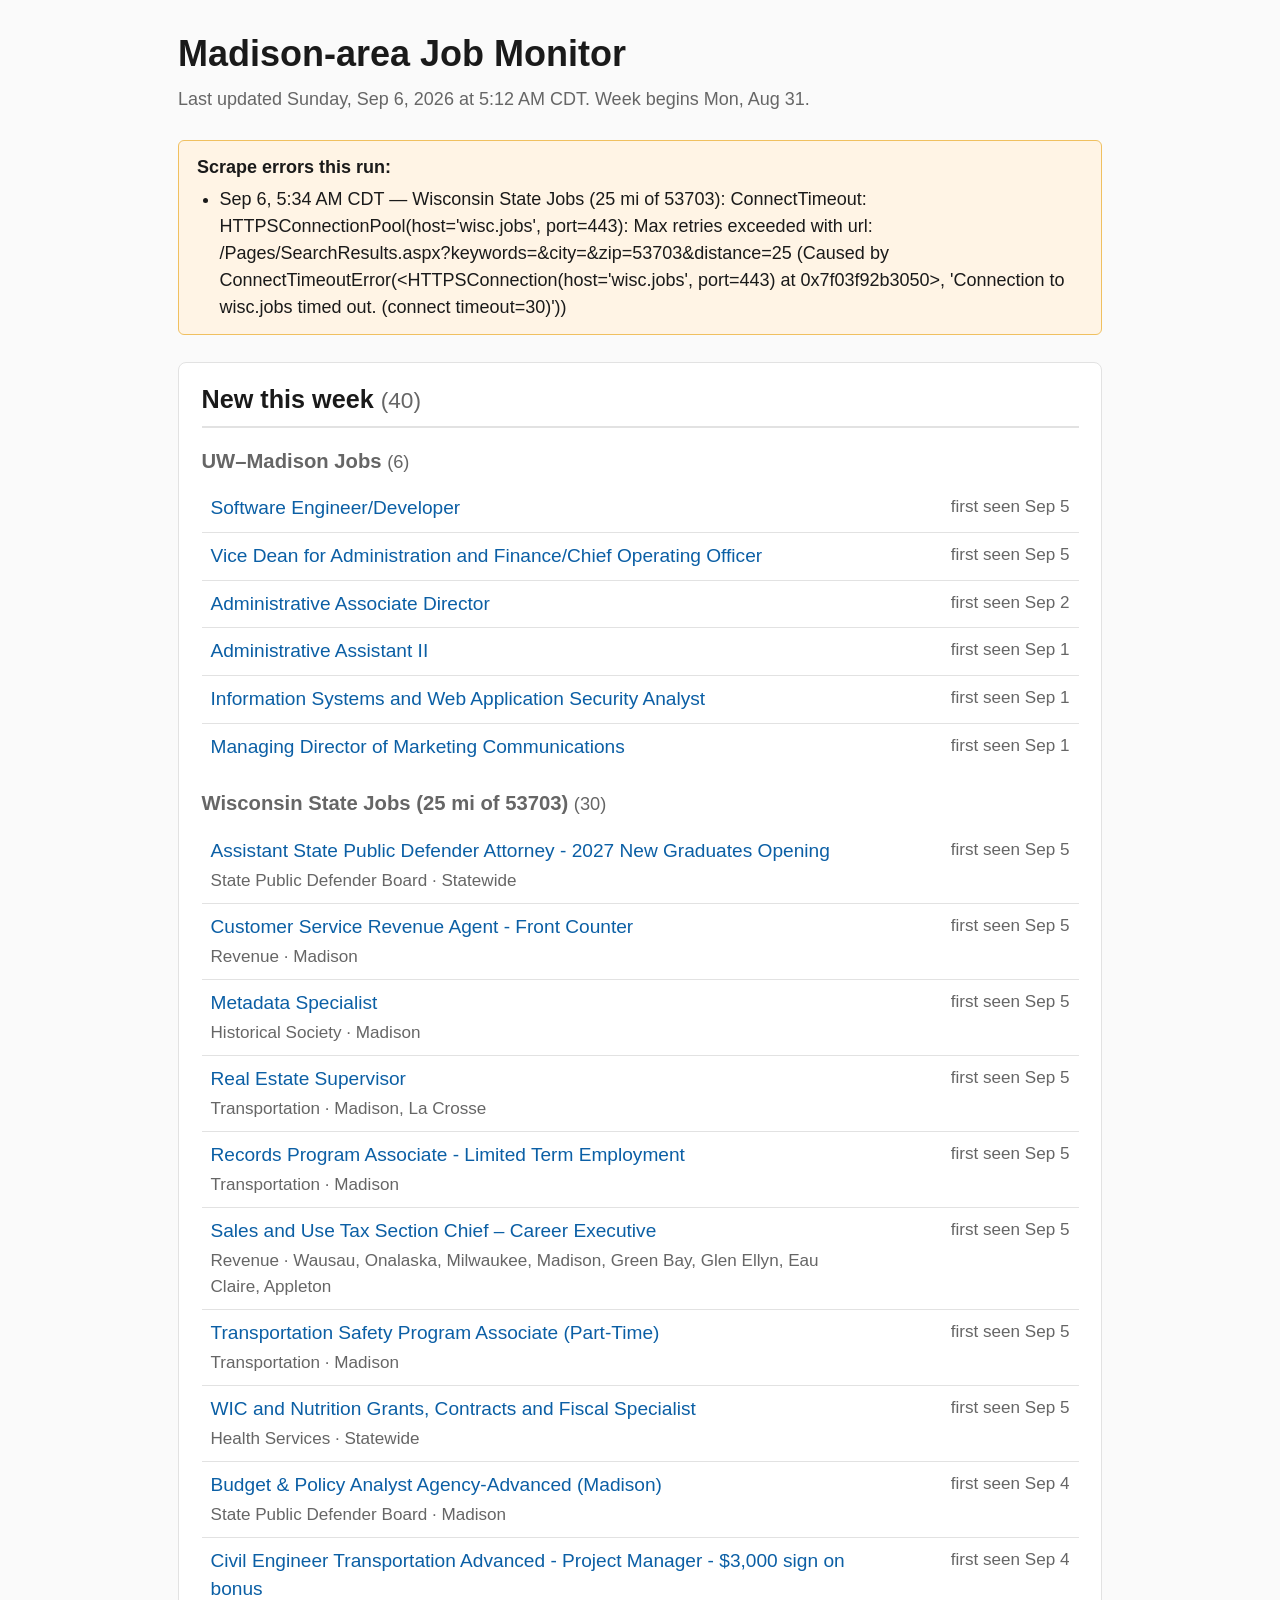
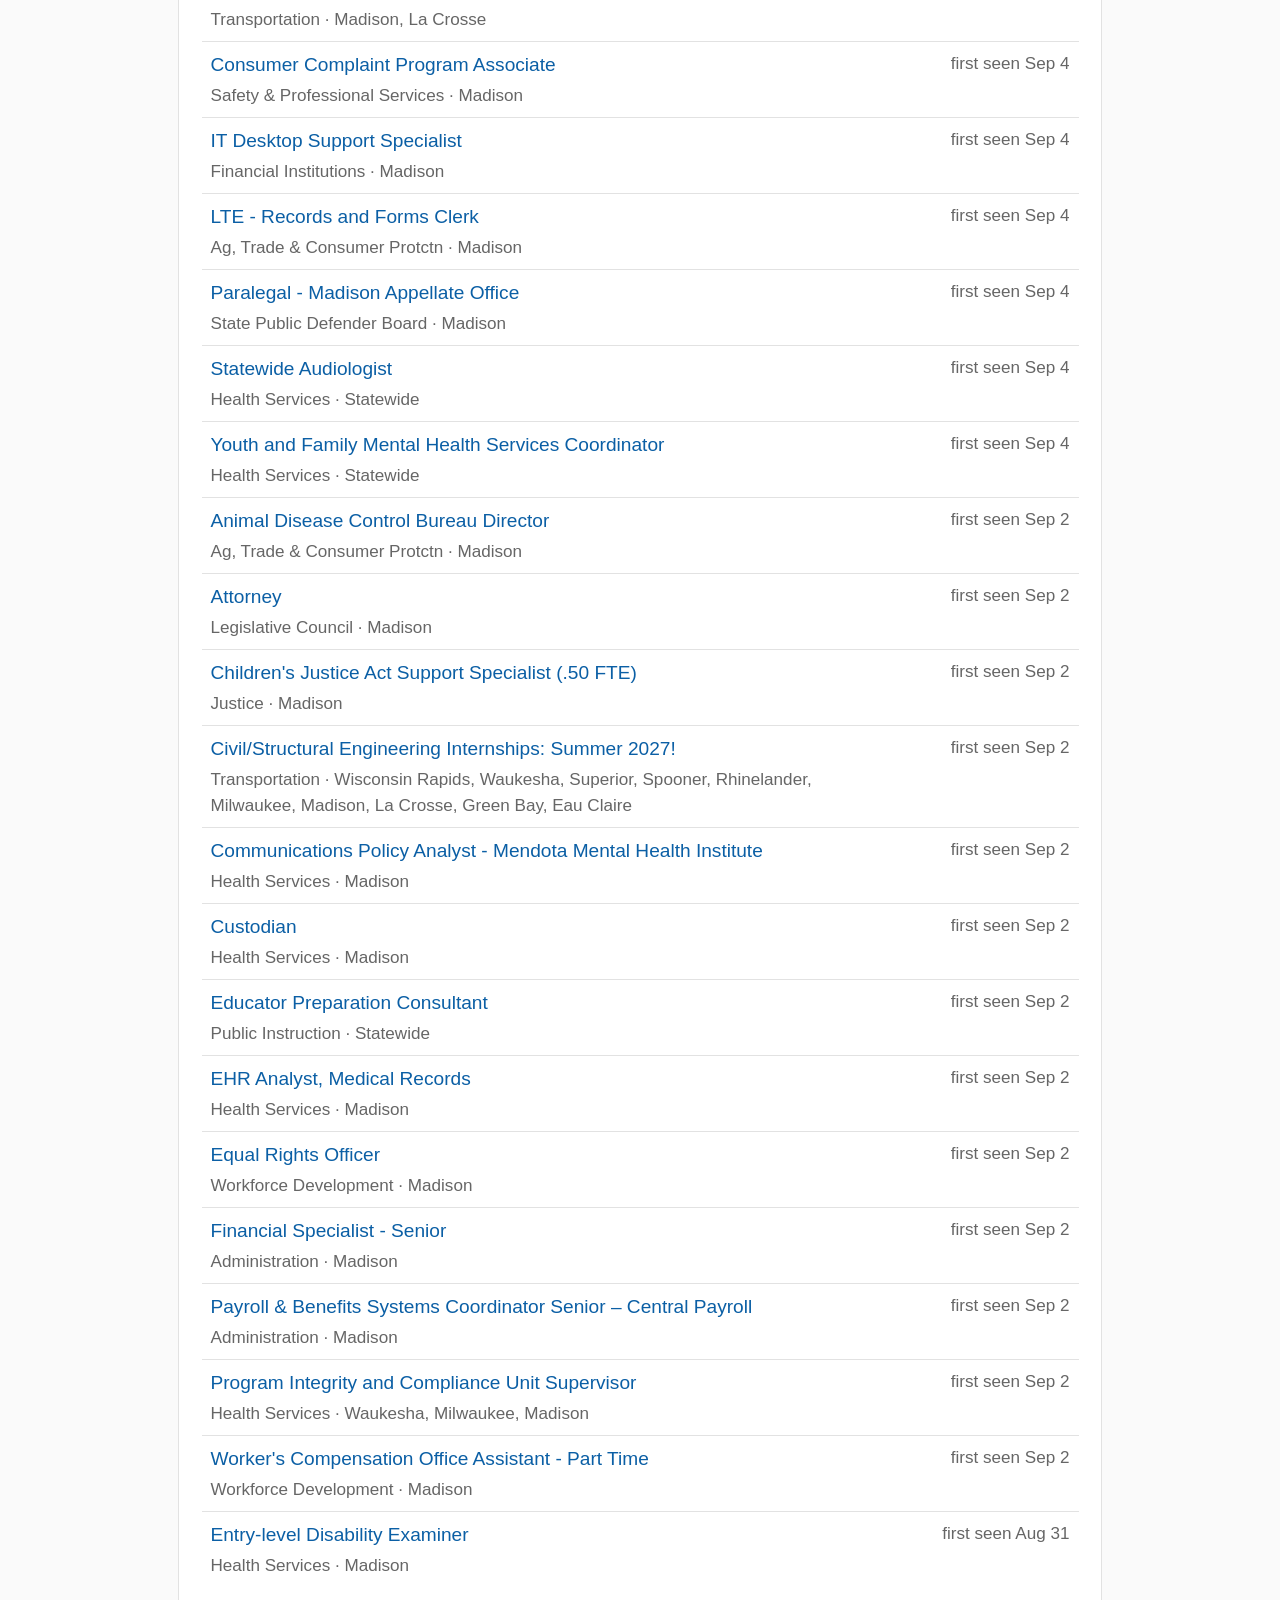
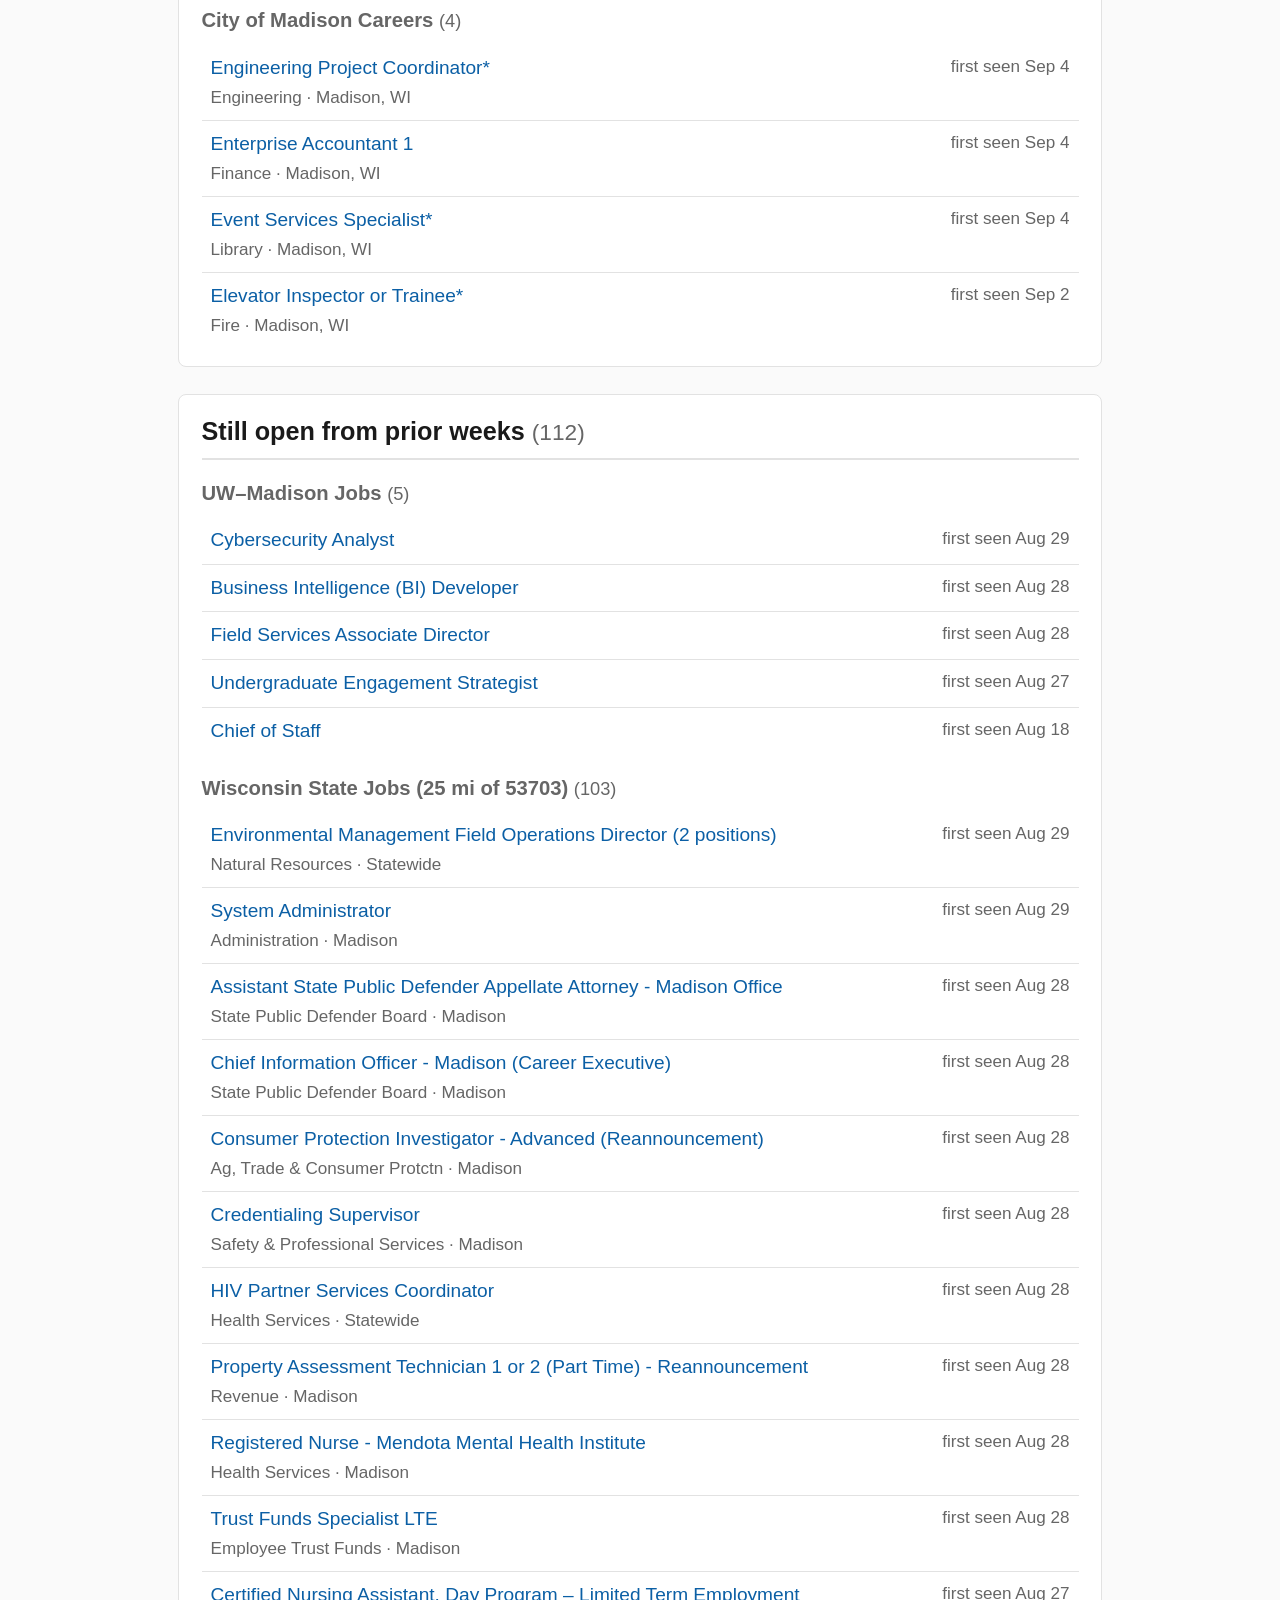
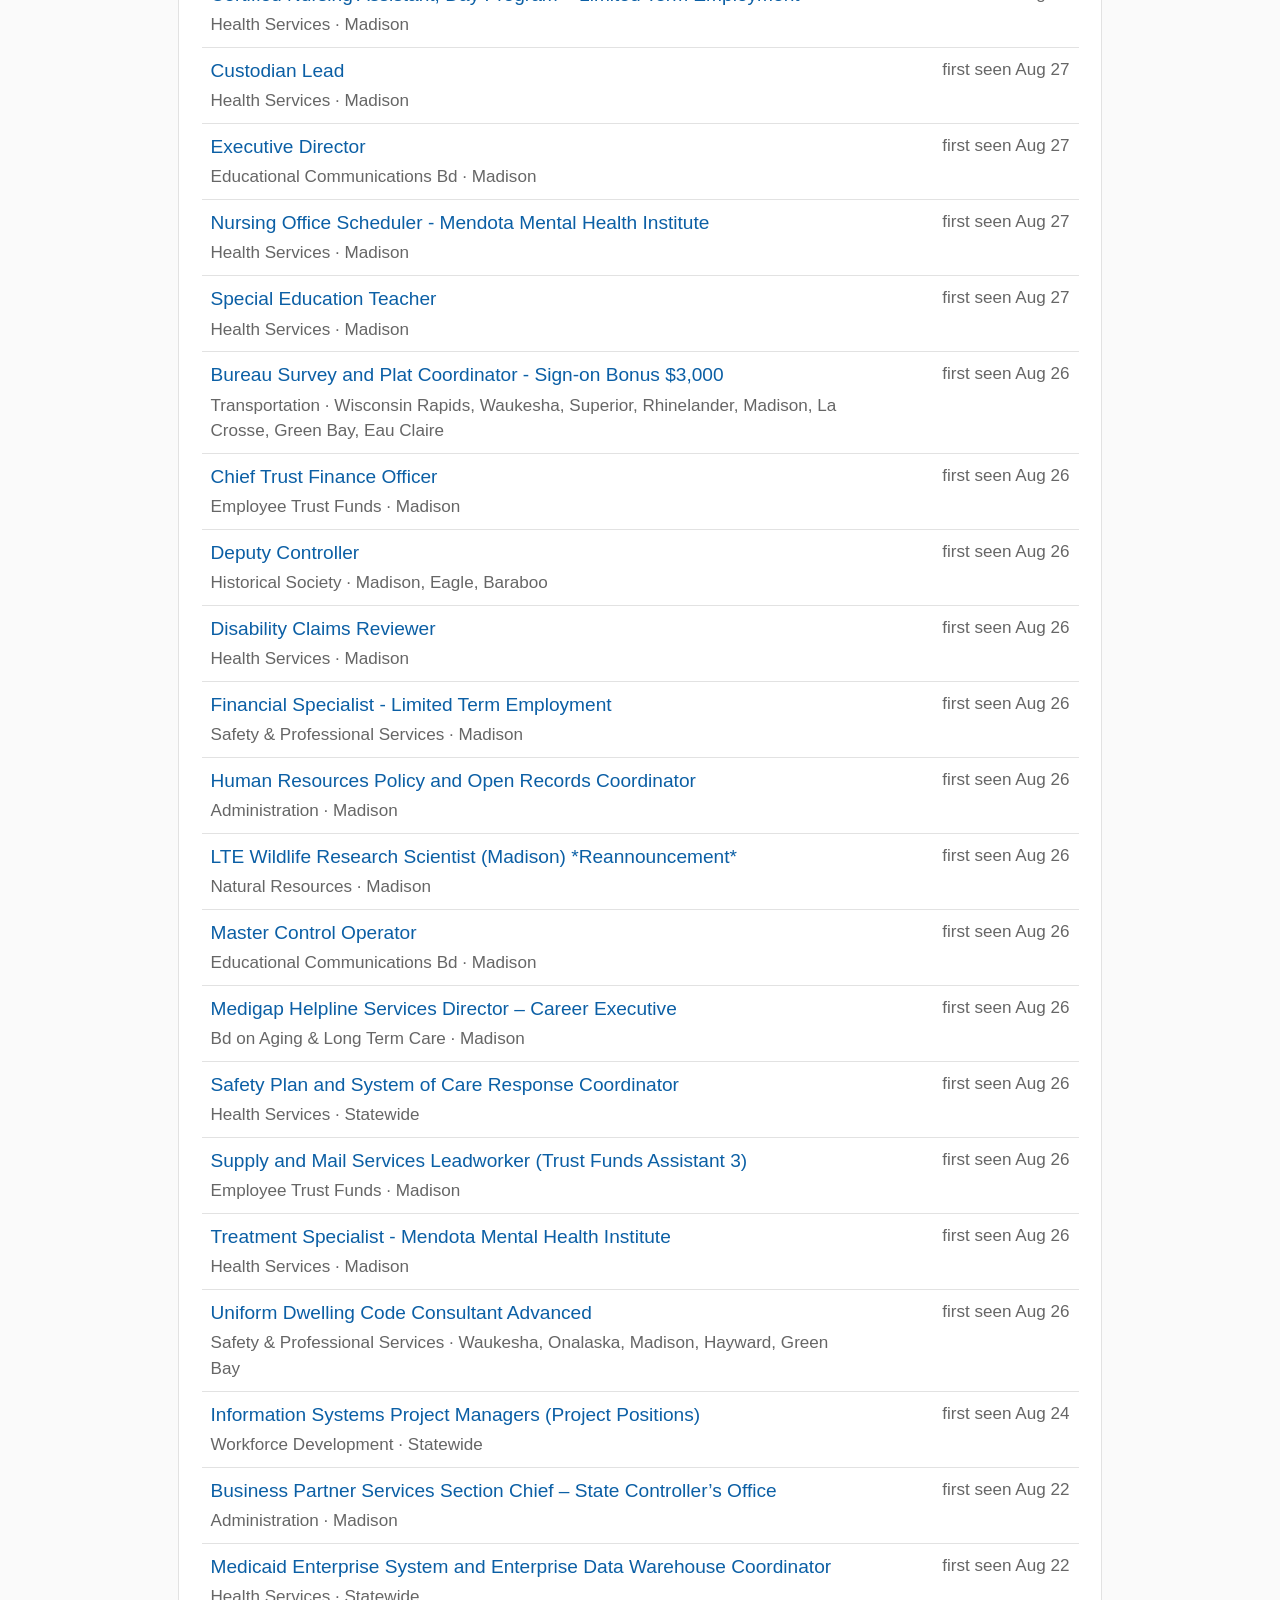
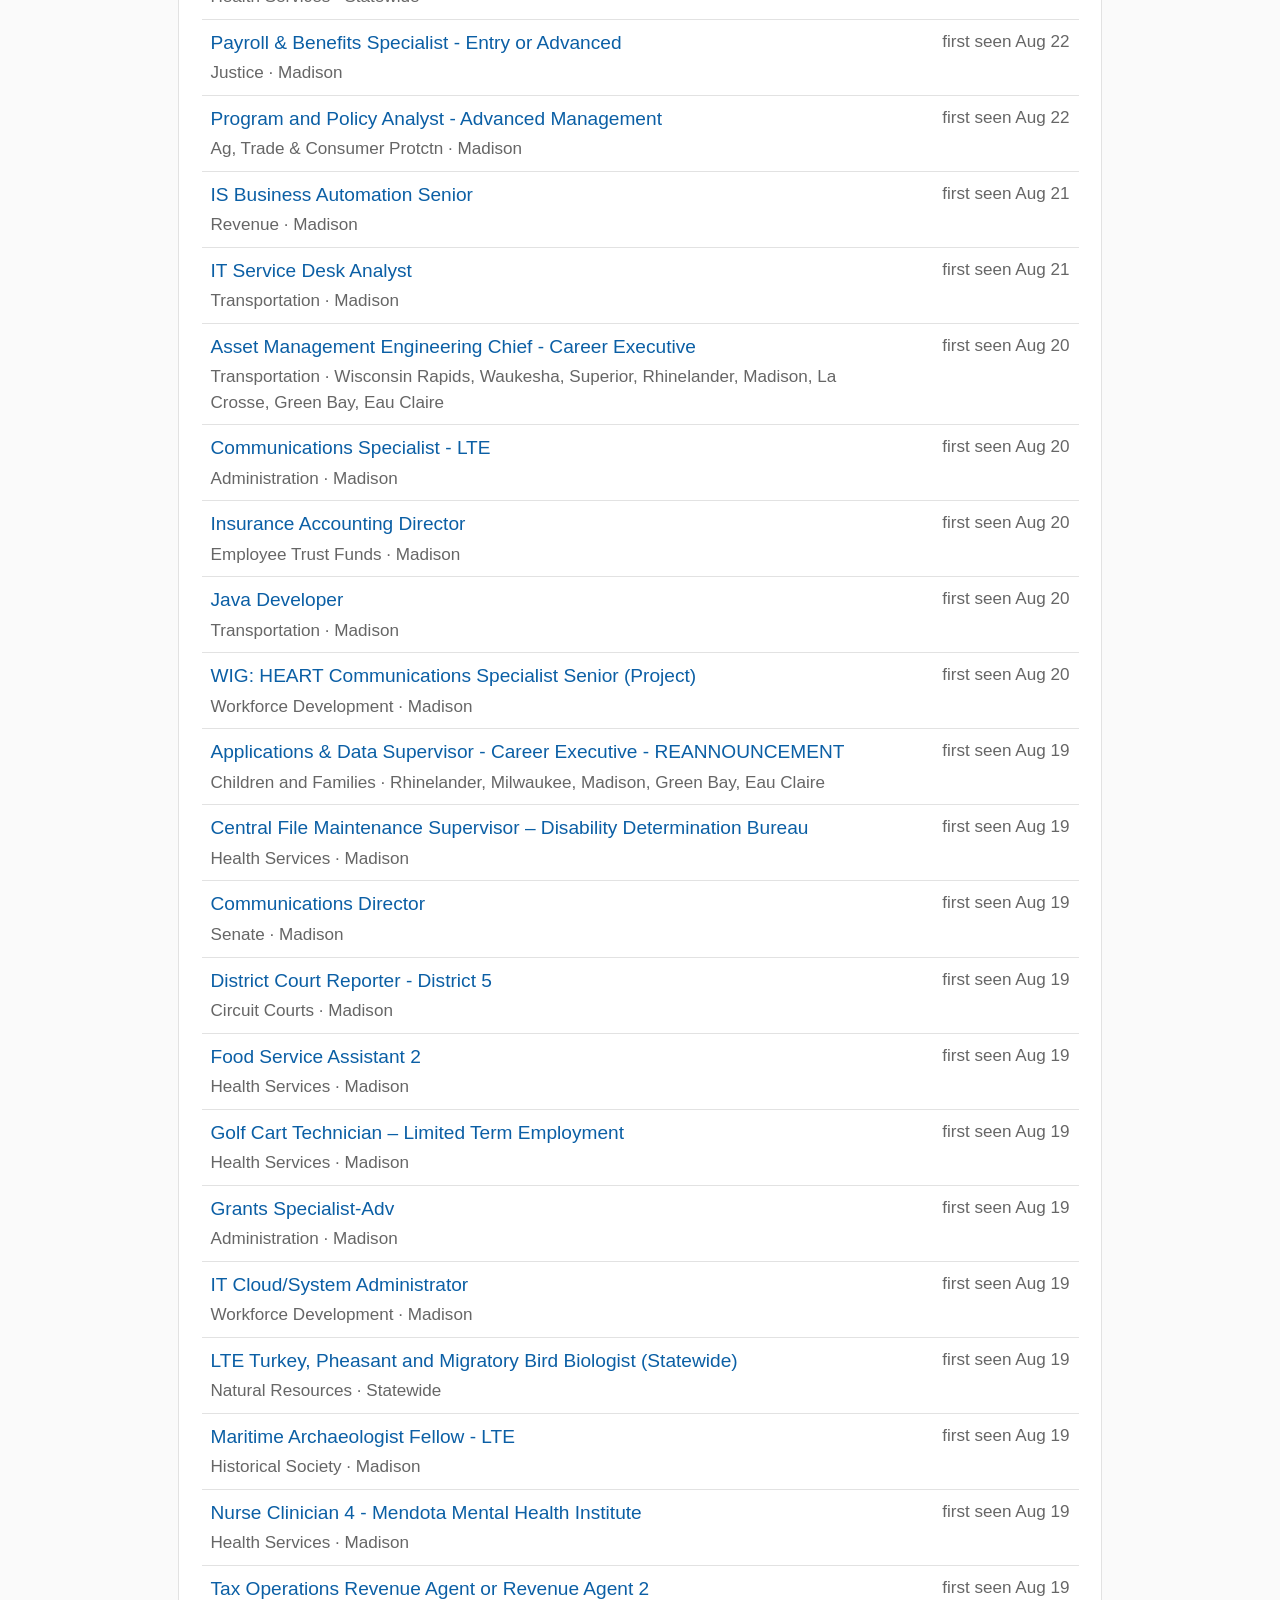
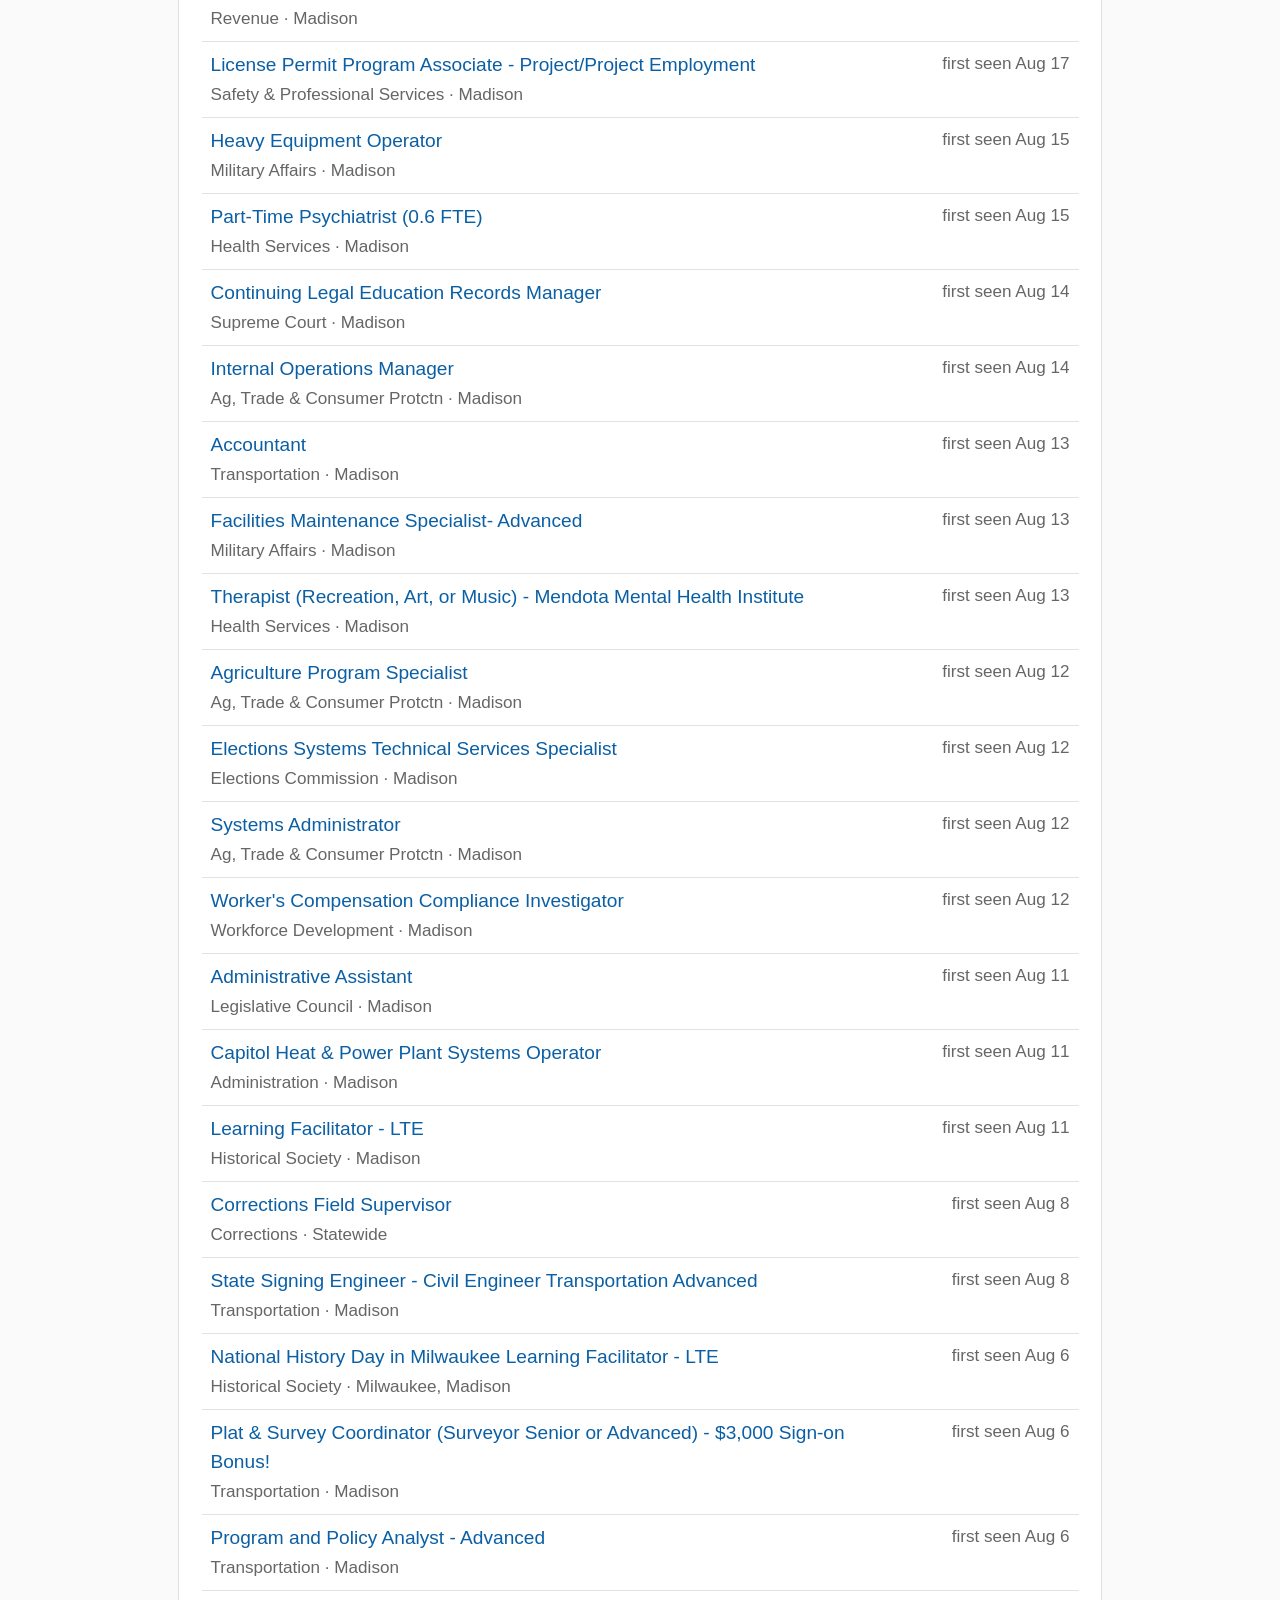
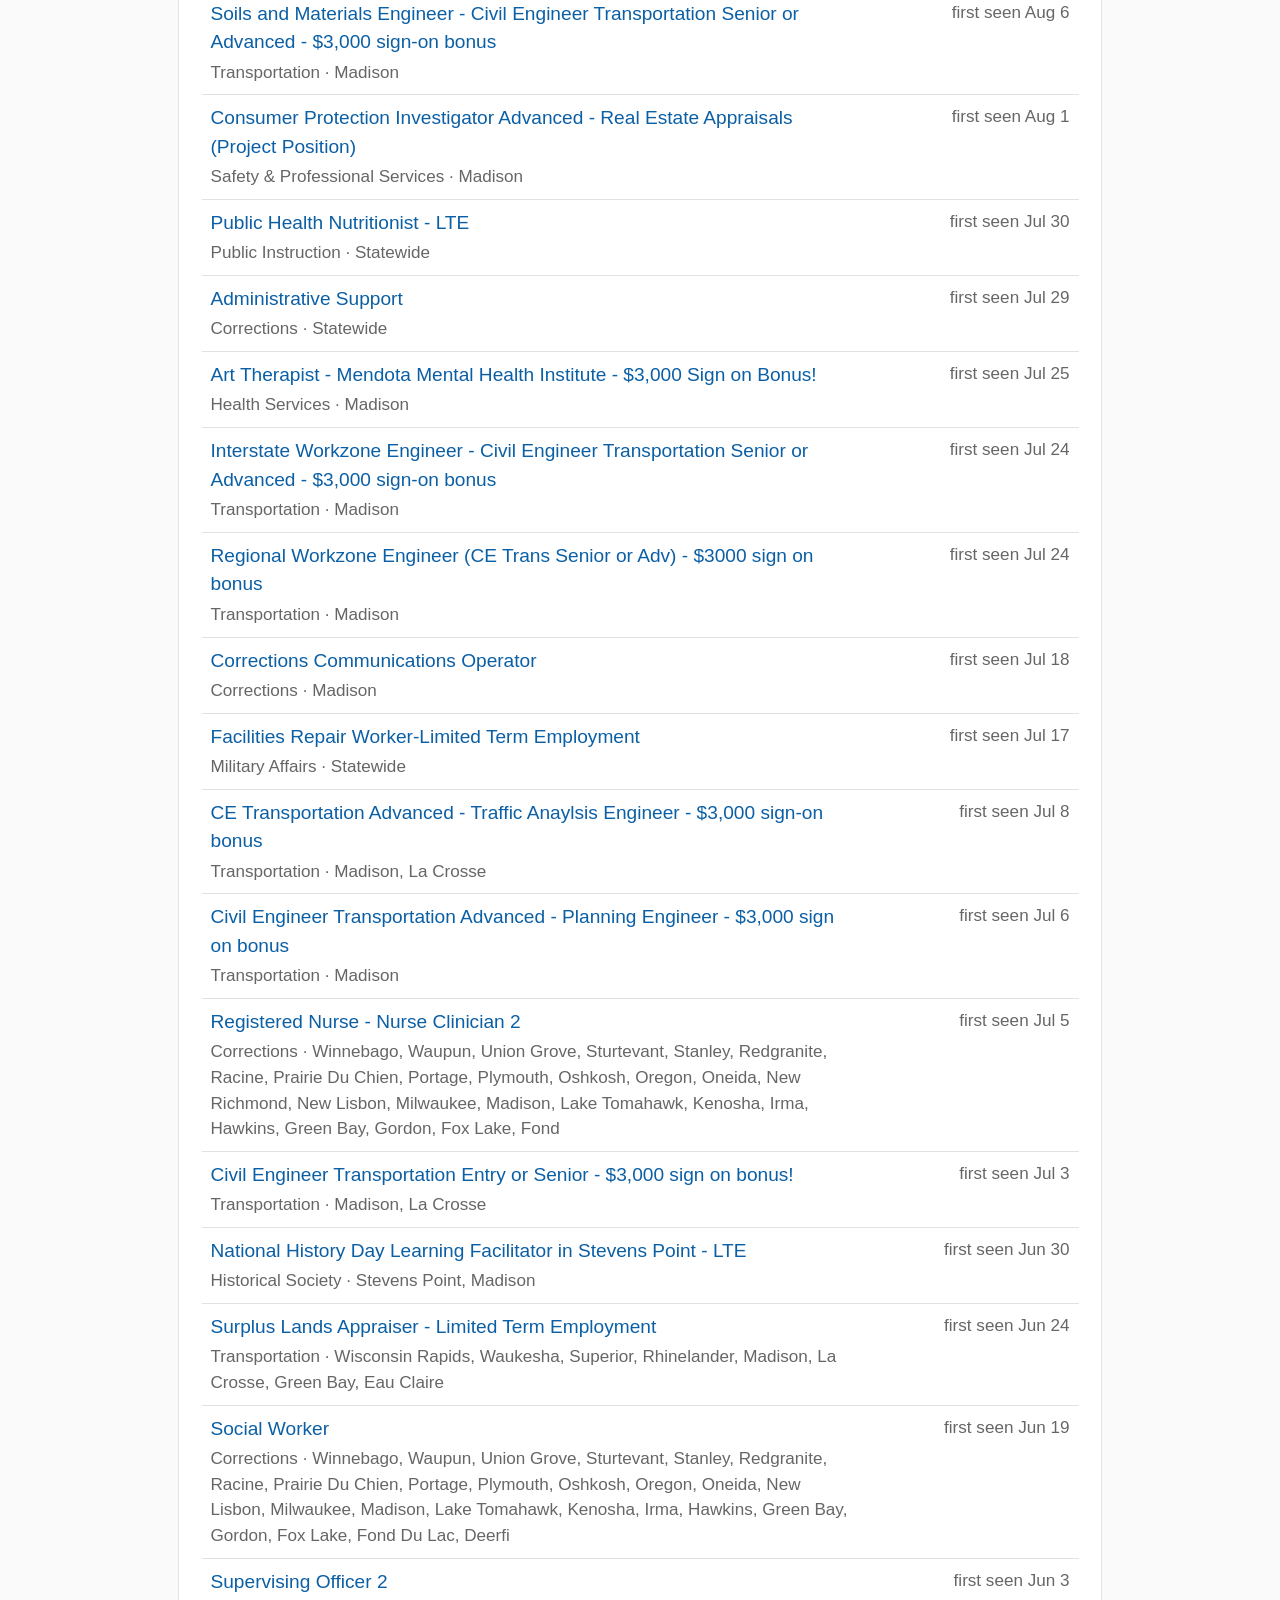
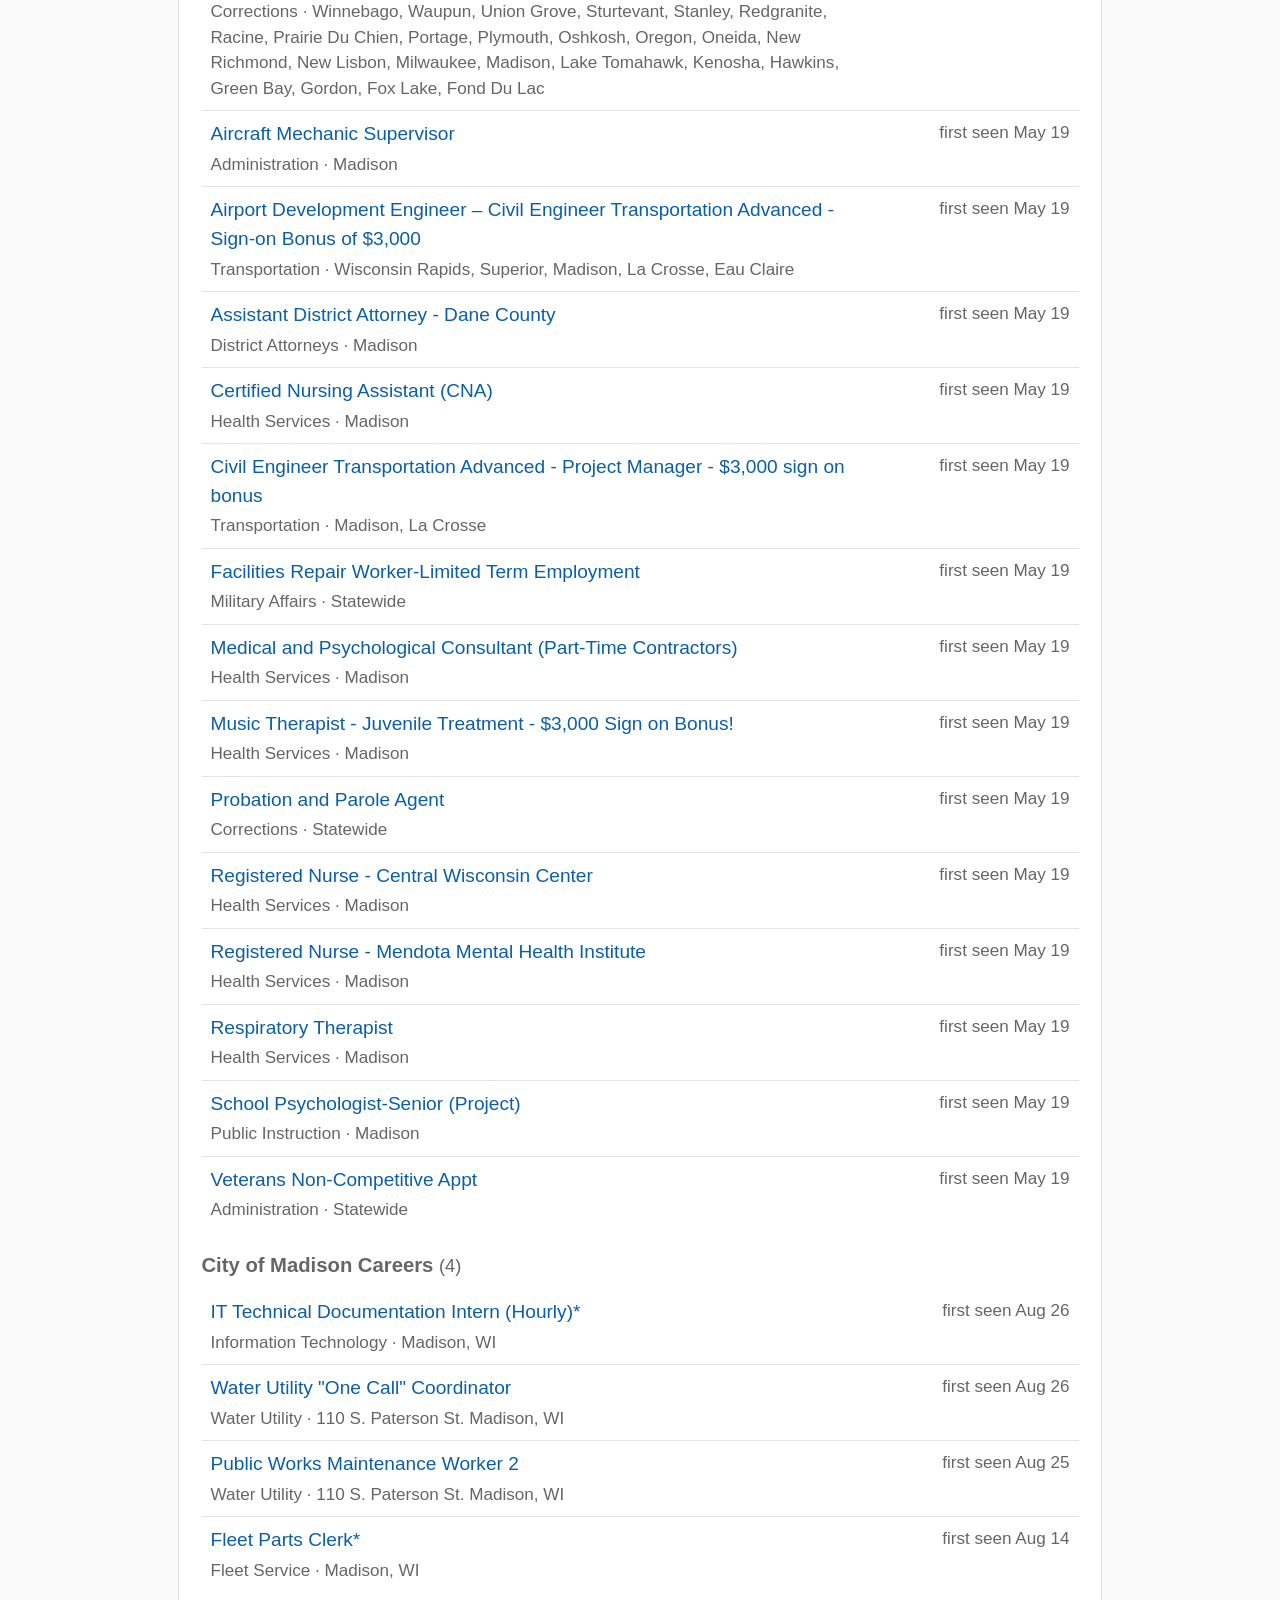
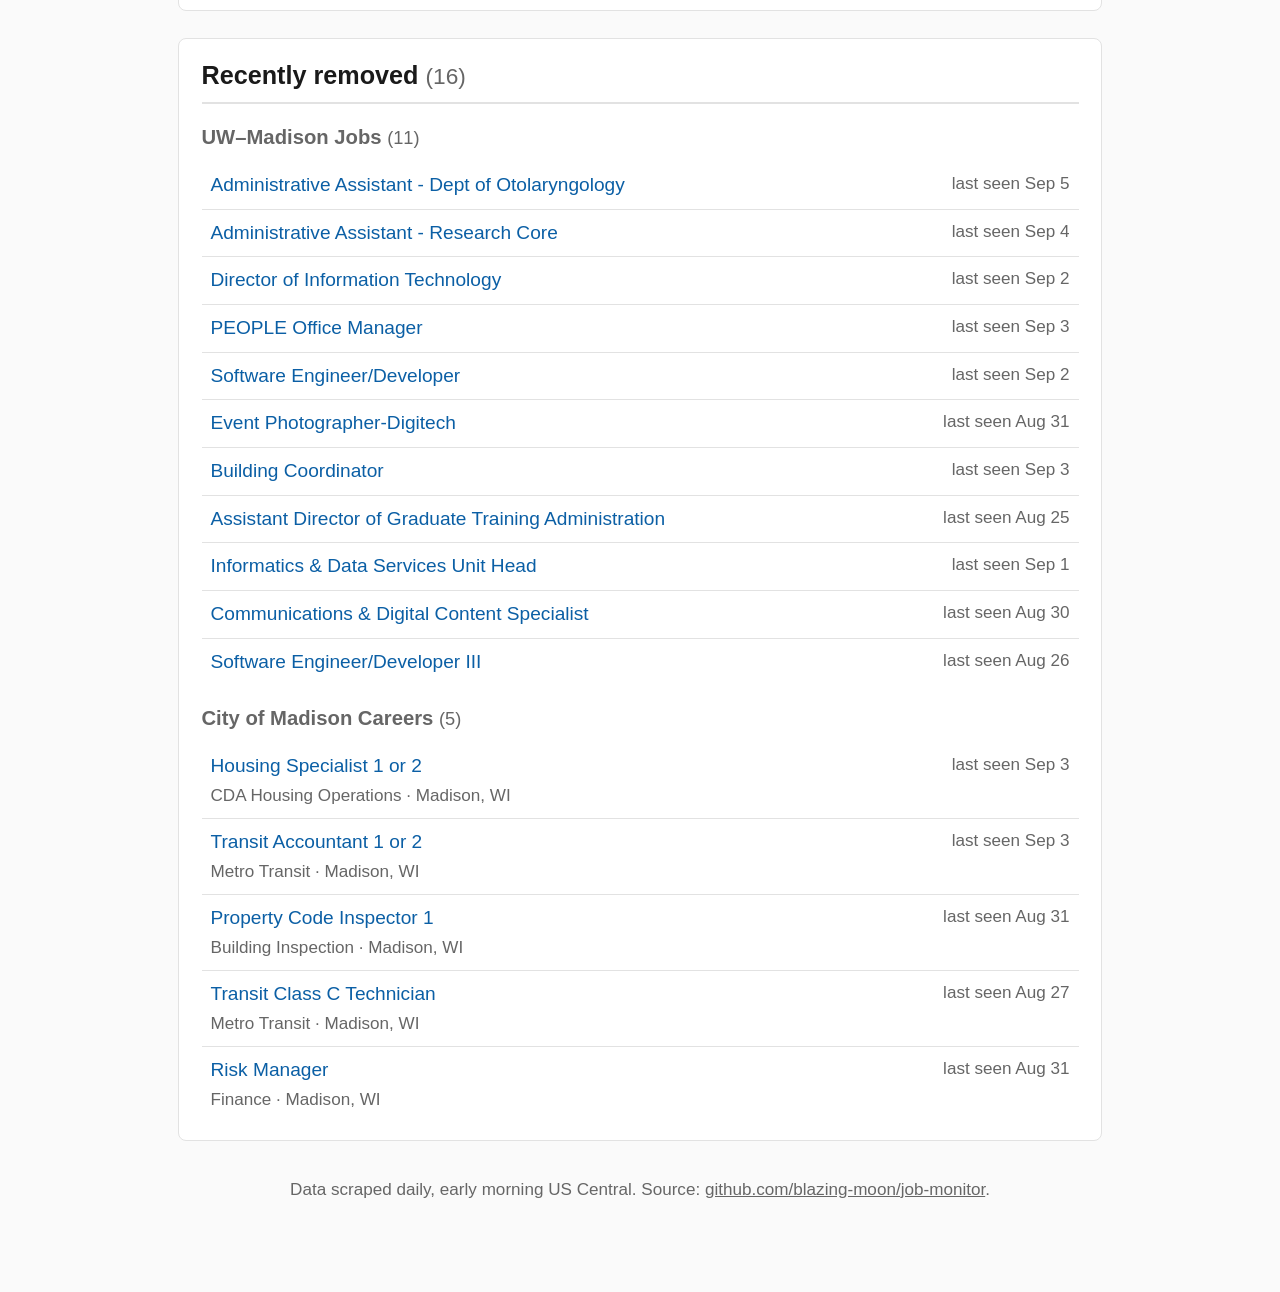
==== commit 702d0dca: "scrape: update listings (2026-09-06)" ====
--- a/docs/index.html
+++ b/docs/index.html
@@ -10,7 +10,10 @@
 <body>
 <main class="container">
 <h1>Madison-area Job Monitor</h1>
-<p class="meta">Last updated <time datetime="2026-09-05T11:33:37.057405+00:00">Saturday, Sep 5, 2026 at 6:33 AM CDT</time>. Week begins <time datetime="2026-08-31T05:00:00+00:00">Mon, Aug 31</time>.</p>
+<p class="meta">Last updated <time datetime="2026-09-06T10:12:37.977510+00:00">Sunday, Sep 6, 2026 at 5:12 AM CDT</time>. Week begins <time datetime="2026-08-31T05:00:00+00:00">Mon, Aug 31</time>.</p>
+<div class="errors"><strong>Scrape errors this run:</strong><ul>
+<li>Sep 6, 5:34 AM CDT &mdash; Wisconsin State Jobs (25 mi of 53703): ConnectTimeout: HTTPSConnectionPool(host=&#x27;wisc.jobs&#x27;, port=443): Max retries exceeded with url: /Pages/SearchResults.aspx?keywords=&amp;city=&amp;zip=53703&amp;distance=25 (Caused by ConnectTimeoutError(&lt;HTTPSConnection(host=&#x27;wisc.jobs&#x27;, port=443) at 0x7f03f92b3050&gt;, &#x27;Connection to wisc.jobs timed out. (connect timeout=30)&#x27;))</li>
+</ul></div>
 <section><h2>New this week <span class="count">(40)</span></h2>
 <h3><a class="srclink" href="https://jobs.wisc.edu/jobs/search?page=1&amp;category_uids%5B%5D=b8deb656947105bcb05785b127aa27ba&amp;category_uids%5B%5D=3137579afa35719380e85ab6a3b52ce7&amp;category_uids%5B%5D=6ebbdab01d8053ced2cb2abd3f5052e9&amp;category_uids%5B%5D=0cab7fcac6928c822828e53a082c754b&amp;category_uids%5B%5D=76683a6dee6b5d4ae2a01990f31e9a94&amp;category_uids%5B%5D=645de1d33d345236341e07c144083b25&amp;cities%5B%5D=Madison&amp;query=madison">UW–Madison Jobs</a> <span class="count">(6)</span></h3>
 <table class="listings"><tbody>
@@ -182,8 +185,8 @@
 </tr>
 </tbody></table>
 </section>
-<section><h2>Still open from prior weeks <span class="count">(62)</span></h2>
-<h3><a class="srclink" href="https://jobs.wisc.edu/jobs/search?page=1&amp;category_uids%5B%5D=b8deb656947105bcb05785b127aa27ba&amp;category_uids%5B%5D=3137579afa35719380e85ab6a3b52ce7&amp;category_uids%5B%5D=6ebbdab01d8053ced2cb2abd3f5052e9&amp;category_uids%5B%5D=0cab7fcac6928c822828e53a082c754b&amp;category_uids%5B%5D=76683a6dee6b5d4ae2a01990f31e9a94&amp;category_uids%5B%5D=645de1d33d345236341e07c144083b25&amp;cities%5B%5D=Madison&amp;query=madison">UW–Madison Jobs</a> <span class="count">(6)</span></h3>
+<section><h2>Still open from prior weeks <span class="count">(112)</span></h2>
+<h3><a class="srclink" href="https://jobs.wisc.edu/jobs/search?page=1&amp;category_uids%5B%5D=b8deb656947105bcb05785b127aa27ba&amp;category_uids%5B%5D=3137579afa35719380e85ab6a3b52ce7&amp;category_uids%5B%5D=6ebbdab01d8053ced2cb2abd3f5052e9&amp;category_uids%5B%5D=0cab7fcac6928c822828e53a082c754b&amp;category_uids%5B%5D=76683a6dee6b5d4ae2a01990f31e9a94&amp;category_uids%5B%5D=645de1d33d345236341e07c144083b25&amp;cities%5B%5D=Madison&amp;query=madison">UW–Madison Jobs</a> <span class="count">(5)</span></h3>
 <table class="listings"><tbody>
 <tr>
 <td class="title"><a href="https://jobs.wisc.edu/jobs/cybersecurity-analyst-madison-wisconsin-united-states">Cybersecurity Analyst</a></td>
@@ -202,15 +205,11 @@
 <td class="date">first seen Aug 27</td>
 </tr>
 <tr>
-<td class="title"><a href="https://jobs.wisc.edu/jobs/administrative-assistant-dept-of-otolaryngology-madison-wisconsin-united-states">Administrative Assistant - Dept of Otolaryngology</a></td>
-<td class="date">first seen Aug 22</td>
-</tr>
-<tr>
 <td class="title"><a href="https://jobs.wisc.edu/jobs/chief-of-staff-madison-wisconsin-united-states">Chief of Staff</a></td>
 <td class="date">first seen Aug 18</td>
 </tr>
 </tbody></table>
-<h3><a class="srclink" href="https://wisc.jobs/Pages/SearchResults.aspx?keywords=&amp;city=&amp;zip=53703&amp;distance=25">Wisconsin State Jobs (25 mi of 53703)</a> <span class="count">(52)</span></h3>
+<h3><a class="srclink" href="https://wisc.jobs/Pages/SearchResults.aspx?keywords=&amp;city=&amp;zip=53703&amp;distance=25">Wisconsin State Jobs (25 mi of 53703)</a> <span class="count">(103)</span></h3>
 <table class="listings"><tbody>
 <tr>
 <td class="title"><a href="https://wj.wi.gov/psc/wisjobs/CAREERS/HRMS/c/HRS_HRAM_FL.HRS_CG_SEARCH_FL.GBL?Page=HRS_APP_JBPST_FL&amp;Action=U&amp;FOCUS=Applicant&amp;SiteId=1&amp;PostingSeq=1&amp;JobOpeningId=21934">Environmental Management Field Operations Director (2 positions)</a><div class="sub">Natural Resources &middot; Statewide</div></td>
@@ -233,6 +232,14 @@
 <td class="date">first seen Aug 28</td>
 </tr>
 <tr>
+<td class="title"><a href="https://wj.wi.gov/psc/wisjobs/CAREERS/HRMS/c/HRS_HRAM_FL.HRS_CG_SEARCH_FL.GBL?Page=HRS_APP_JBPST_FL&amp;Action=U&amp;FOCUS=Applicant&amp;SiteId=1&amp;PostingSeq=1&amp;JobOpeningId=21919">Credentialing Supervisor</a><div class="sub">Safety &amp; Professional Services &middot; Madison</div></td>
+<td class="date">first seen Aug 28</td>
+</tr>
+<tr>
+<td class="title"><a href="https://wj.wi.gov/psc/wisjobs/CAREERS/HRMS/c/HRS_HRAM_FL.HRS_CG_SEARCH_FL.GBL?Page=HRS_APP_JBPST_FL&amp;Action=U&amp;FOCUS=Applicant&amp;SiteId=1&amp;PostingSeq=1&amp;JobOpeningId=21879">HIV Partner Services Coordinator</a><div class="sub">Health Services &middot; Statewide</div></td>
+<td class="date">first seen Aug 28</td>
+</tr>
+<tr>
 <td class="title"><a href="https://wj.wi.gov/psc/wisjobs/CAREERS/HRMS/c/HRS_HRAM_FL.HRS_CG_SEARCH_FL.GBL?Page=HRS_APP_JBPST_FL&amp;Action=U&amp;FOCUS=Applicant&amp;SiteId=1&amp;PostingSeq=1&amp;JobOpeningId=21170">Property Assessment Technician 1 or 2 (Part Time) - Reannouncement</a><div class="sub">Revenue &middot; Madison</div></td>
 <td class="date">first seen Aug 28</td>
 </tr>
@@ -243,6 +250,10 @@
 <tr>
 <td class="title"><a href="https://wj.wi.gov/psc/wisjobs/CAREERS/HRMS/c/HRS_HRAM_FL.HRS_CG_SEARCH_FL.GBL?Page=HRS_APP_JBPST_FL&amp;Action=U&amp;FOCUS=Applicant&amp;SiteId=1&amp;PostingSeq=1&amp;JobOpeningId=21929">Trust Funds Specialist LTE</a><div class="sub">Employee Trust Funds &middot; Madison</div></td>
 <td class="date">first seen Aug 28</td>
+</tr>
+<tr>
+<td class="title"><a href="https://wj.wi.gov/psc/wisjobs/CAREERS/HRMS/c/HRS_HRAM_FL.HRS_CG_SEARCH_FL.GBL?Page=HRS_APP_JBPST_FL&amp;Action=U&amp;FOCUS=Applicant&amp;SiteId=1&amp;PostingSeq=1&amp;JobOpeningId=21910">Certified Nursing Assistant, Day Program – Limited Term Employment</a><div class="sub">Health Services &middot; Madison</div></td>
+<td class="date">first seen Aug 27</td>
 </tr>
 <tr>
 <td class="title"><a href="https://wj.wi.gov/psc/wisjobs/CAREERS/HRMS/c/HRS_HRAM_FL.HRS_CG_SEARCH_FL.GBL?Page=HRS_APP_JBPST_FL&amp;Action=U&amp;FOCUS=Applicant&amp;SiteId=1&amp;PostingSeq=1&amp;JobOpeningId=20438">Custodian Lead</a><div class="sub">Health Services &middot; Madison</div></td>
@@ -253,6 +264,10 @@
 <td class="date">first seen Aug 27</td>
 </tr>
 <tr>
+<td class="title"><a href="https://wj.wi.gov/psc/wisjobs/CAREERS/HRMS/c/HRS_HRAM_FL.HRS_CG_SEARCH_FL.GBL?Page=HRS_APP_JBPST_FL&amp;Action=U&amp;FOCUS=Applicant&amp;SiteId=1&amp;PostingSeq=1&amp;JobOpeningId=21899">Nursing Office Scheduler - Mendota Mental Health Institute</a><div class="sub">Health Services &middot; Madison</div></td>
+<td class="date">first seen Aug 27</td>
+</tr>
+<tr>
 <td class="title"><a href="https://wj.wi.gov/psc/wisjobs/CAREERS/HRMS/c/HRS_HRAM_FL.HRS_CG_SEARCH_FL.GBL?Page=HRS_APP_JBPST_FL&amp;Action=U&amp;FOCUS=Applicant&amp;SiteId=1&amp;PostingSeq=1&amp;JobOpeningId=18257">Special Education Teacher</a><div class="sub">Health Services &middot; Madison</div></td>
 <td class="date">first seen Aug 27</td>
 </tr>
@@ -265,10 +280,22 @@
 <td class="date">first seen Aug 26</td>
 </tr>
 <tr>
+<td class="title"><a href="https://wj.wi.gov/psc/wisjobs/CAREERS/HRMS/c/HRS_HRAM_FL.HRS_CG_SEARCH_FL.GBL?Page=HRS_APP_JBPST_FL&amp;Action=U&amp;FOCUS=Applicant&amp;SiteId=1&amp;PostingSeq=1&amp;JobOpeningId=21875">Deputy Controller</a><div class="sub">Historical Society &middot; Madison, Eagle, Baraboo</div></td>
+<td class="date">first seen Aug 26</td>
+</tr>
+<tr>
+<td class="title"><a href="https://wj.wi.gov/psc/wisjobs/CAREERS/HRMS/c/HRS_HRAM_FL.HRS_CG_SEARCH_FL.GBL?Page=HRS_APP_JBPST_FL&amp;Action=U&amp;FOCUS=Applicant&amp;SiteId=1&amp;PostingSeq=1&amp;JobOpeningId=21885">Disability Claims Reviewer</a><div class="sub">Health Services &middot; Madison</div></td>
+<td class="date">first seen Aug 26</td>
+</tr>
+<tr>
 <td class="title"><a href="https://wj.wi.gov/psc/wisjobs/CAREERS/HRMS/c/HRS_HRAM_FL.HRS_CG_SEARCH_FL.GBL?Page=HRS_APP_JBPST_FL&amp;Action=U&amp;FOCUS=Applicant&amp;SiteId=1&amp;PostingSeq=1&amp;JobOpeningId=21864">Financial Specialist - Limited Term Employment</a><div class="sub">Safety &amp; Professional Services &middot; Madison</div></td>
 <td class="date">first seen Aug 26</td>
 </tr>
 <tr>
+<td class="title"><a href="https://wj.wi.gov/psc/wisjobs/CAREERS/HRMS/c/HRS_HRAM_FL.HRS_CG_SEARCH_FL.GBL?Page=HRS_APP_JBPST_FL&amp;Action=U&amp;FOCUS=Applicant&amp;SiteId=1&amp;PostingSeq=1&amp;JobOpeningId=21891">Human Resources Policy and Open Records Coordinator</a><div class="sub">Administration &middot; Madison</div></td>
+<td class="date">first seen Aug 26</td>
+</tr>
+<tr>
 <td class="title"><a href="https://wj.wi.gov/psc/wisjobs/CAREERS/HRMS/c/HRS_HRAM_FL.HRS_CG_SEARCH_FL.GBL?Page=HRS_APP_JBPST_FL&amp;Action=U&amp;FOCUS=Applicant&amp;SiteId=1&amp;PostingSeq=1&amp;JobOpeningId=21317">LTE Wildlife Research Scientist (Madison) *Reannouncement*</a><div class="sub">Natural Resources &middot; Madison</div></td>
 <td class="date">first seen Aug 26</td>
 </tr>
@@ -277,10 +304,18 @@
 <td class="date">first seen Aug 26</td>
 </tr>
 <tr>
+<td class="title"><a href="https://wj.wi.gov/psc/wisjobs/CAREERS/HRMS/c/HRS_HRAM_FL.HRS_CG_SEARCH_FL.GBL?Page=HRS_APP_JBPST_FL&amp;Action=U&amp;FOCUS=Applicant&amp;SiteId=1&amp;PostingSeq=1&amp;JobOpeningId=21878">Medigap Helpline Services Director – Career Executive</a><div class="sub">Bd on Aging &amp; Long Term Care &middot; Madison</div></td>
+<td class="date">first seen Aug 26</td>
+</tr>
+<tr>
 <td class="title"><a href="https://wj.wi.gov/psc/wisjobs/CAREERS/HRMS/c/HRS_HRAM_FL.HRS_CG_SEARCH_FL.GBL?Page=HRS_APP_JBPST_FL&amp;Action=U&amp;FOCUS=Applicant&amp;SiteId=1&amp;PostingSeq=1&amp;JobOpeningId=21883">Safety Plan and System of Care Response Coordinator</a><div class="sub">Health Services &middot; Statewide</div></td>
 <td class="date">first seen Aug 26</td>
 </tr>
 <tr>
+<td class="title"><a href="https://wj.wi.gov/psc/wisjobs/CAREERS/HRMS/c/HRS_HRAM_FL.HRS_CG_SEARCH_FL.GBL?Page=HRS_APP_JBPST_FL&amp;Action=U&amp;FOCUS=Applicant&amp;SiteId=1&amp;PostingSeq=1&amp;JobOpeningId=21897">Supply and Mail Services Leadworker (Trust Funds Assistant 3)</a><div class="sub">Employee Trust Funds &middot; Madison</div></td>
+<td class="date">first seen Aug 26</td>
+</tr>
+<tr>
 <td class="title"><a href="https://wj.wi.gov/psc/wisjobs/CAREERS/HRMS/c/HRS_HRAM_FL.HRS_CG_SEARCH_FL.GBL?Page=HRS_APP_JBPST_FL&amp;Action=U&amp;FOCUS=Applicant&amp;SiteId=1&amp;PostingSeq=1&amp;JobOpeningId=21886">Treatment Specialist - Mendota Mental Health Institute</a><div class="sub">Health Services &middot; Madison</div></td>
 <td class="date">first seen Aug 26</td>
 </tr>
@@ -289,16 +324,124 @@
 <td class="date">first seen Aug 26</td>
 </tr>
 <tr>
+<td class="title"><a href="https://wj.wi.gov/psc/wisjobs/CAREERS/HRMS/c/HRS_HRAM_FL.HRS_CG_SEARCH_FL.GBL?Page=HRS_APP_JBPST_FL&amp;Action=U&amp;FOCUS=Applicant&amp;SiteId=1&amp;PostingSeq=1&amp;JobOpeningId=21853">Information Systems Project Managers (Project Positions)</a><div class="sub">Workforce Development &middot; Statewide</div></td>
+<td class="date">first seen Aug 24</td>
+</tr>
+<tr>
+<td class="title"><a href="https://wj.wi.gov/psc/wisjobs/CAREERS/HRMS/c/HRS_HRAM_FL.HRS_CG_SEARCH_FL.GBL?Page=HRS_APP_JBPST_FL&amp;Action=U&amp;FOCUS=Applicant&amp;SiteId=1&amp;PostingSeq=1&amp;JobOpeningId=21860">Business Partner Services Section Chief – State Controller’s Office</a><div class="sub">Administration &middot; Madison</div></td>
+<td class="date">first seen Aug 22</td>
+</tr>
+<tr>
+<td class="title"><a href="https://wj.wi.gov/psc/wisjobs/CAREERS/HRMS/c/HRS_HRAM_FL.HRS_CG_SEARCH_FL.GBL?Page=HRS_APP_JBPST_FL&amp;Action=U&amp;FOCUS=Applicant&amp;SiteId=1&amp;PostingSeq=1&amp;JobOpeningId=21870">Medicaid Enterprise System and Enterprise Data Warehouse Coordinator</a><div class="sub">Health Services &middot; Statewide</div></td>
+<td class="date">first seen Aug 22</td>
+</tr>
+<tr>
+<td class="title"><a href="https://wj.wi.gov/psc/wisjobs/CAREERS/HRMS/c/HRS_HRAM_FL.HRS_CG_SEARCH_FL.GBL?Page=HRS_APP_JBPST_FL&amp;Action=U&amp;FOCUS=Applicant&amp;SiteId=1&amp;PostingSeq=1&amp;JobOpeningId=21867">Payroll &amp; Benefits Specialist - Entry or Advanced</a><div class="sub">Justice &middot; Madison</div></td>
+<td class="date">first seen Aug 22</td>
+</tr>
+<tr>
+<td class="title"><a href="https://wj.wi.gov/psc/wisjobs/CAREERS/HRMS/c/HRS_HRAM_FL.HRS_CG_SEARCH_FL.GBL?Page=HRS_APP_JBPST_FL&amp;Action=U&amp;FOCUS=Applicant&amp;SiteId=1&amp;PostingSeq=1&amp;JobOpeningId=21840">Program and Policy Analyst - Advanced Management</a><div class="sub">Ag, Trade &amp; Consumer Protctn &middot; Madison</div></td>
+<td class="date">first seen Aug 22</td>
+</tr>
+<tr>
+<td class="title"><a href="https://wj.wi.gov/psc/wisjobs/CAREERS/HRMS/c/HRS_HRAM_FL.HRS_CG_SEARCH_FL.GBL?Page=HRS_APP_JBPST_FL&amp;Action=U&amp;FOCUS=Applicant&amp;SiteId=1&amp;PostingSeq=1&amp;JobOpeningId=21780">IS Business Automation Senior</a><div class="sub">Revenue &middot; Madison</div></td>
+<td class="date">first seen Aug 21</td>
+</tr>
+<tr>
+<td class="title"><a href="https://wj.wi.gov/psc/wisjobs/CAREERS/HRMS/c/HRS_HRAM_FL.HRS_CG_SEARCH_FL.GBL?Page=HRS_APP_JBPST_FL&amp;Action=U&amp;FOCUS=Applicant&amp;SiteId=1&amp;PostingSeq=1&amp;JobOpeningId=21857">IT Service Desk Analyst</a><div class="sub">Transportation &middot; Madison</div></td>
+<td class="date">first seen Aug 21</td>
+</tr>
+<tr>
+<td class="title"><a href="https://wj.wi.gov/psc/wisjobs/CAREERS/HRMS/c/HRS_HRAM_FL.HRS_CG_SEARCH_FL.GBL?Page=HRS_APP_JBPST_FL&amp;Action=U&amp;FOCUS=Applicant&amp;SiteId=1&amp;PostingSeq=1&amp;JobOpeningId=21827">Asset Management Engineering Chief - Career Executive</a><div class="sub">Transportation &middot; Wisconsin Rapids, Waukesha, Superior, Rhinelander, Madison, La Crosse, Green Bay, Eau Claire</div></td>
+<td class="date">first seen Aug 20</td>
+</tr>
+<tr>
+<td class="title"><a href="https://wj.wi.gov/psc/wisjobs/CAREERS/HRMS/c/HRS_HRAM_FL.HRS_CG_SEARCH_FL.GBL?Page=HRS_APP_JBPST_FL&amp;Action=U&amp;FOCUS=Applicant&amp;SiteId=1&amp;PostingSeq=1&amp;JobOpeningId=21842">Communications Specialist - LTE</a><div class="sub">Administration &middot; Madison</div></td>
+<td class="date">first seen Aug 20</td>
+</tr>
+<tr>
+<td class="title"><a href="https://wj.wi.gov/psc/wisjobs/CAREERS/HRMS/c/HRS_HRAM_FL.HRS_CG_SEARCH_FL.GBL?Page=HRS_APP_JBPST_FL&amp;Action=U&amp;FOCUS=Applicant&amp;SiteId=1&amp;PostingSeq=1&amp;JobOpeningId=21831">Insurance Accounting Director</a><div class="sub">Employee Trust Funds &middot; Madison</div></td>
+<td class="date">first seen Aug 20</td>
+</tr>
+<tr>
+<td class="title"><a href="https://wj.wi.gov/psc/wisjobs/CAREERS/HRMS/c/HRS_HRAM_FL.HRS_CG_SEARCH_FL.GBL?Page=HRS_APP_JBPST_FL&amp;Action=U&amp;FOCUS=Applicant&amp;SiteId=1&amp;PostingSeq=1&amp;JobOpeningId=21851">Java Developer</a><div class="sub">Transportation &middot; Madison</div></td>
+<td class="date">first seen Aug 20</td>
+</tr>
+<tr>
+<td class="title"><a href="https://wj.wi.gov/psc/wisjobs/CAREERS/HRMS/c/HRS_HRAM_FL.HRS_CG_SEARCH_FL.GBL?Page=HRS_APP_JBPST_FL&amp;Action=U&amp;FOCUS=Applicant&amp;SiteId=1&amp;PostingSeq=1&amp;JobOpeningId=21796">WIG: HEART Communications Specialist Senior (Project)</a><div class="sub">Workforce Development &middot; Madison</div></td>
+<td class="date">first seen Aug 20</td>
+</tr>
+<tr>
+<td class="title"><a href="https://wj.wi.gov/psc/wisjobs/CAREERS/HRMS/c/HRS_HRAM_FL.HRS_CG_SEARCH_FL.GBL?Page=HRS_APP_JBPST_FL&amp;Action=U&amp;FOCUS=Applicant&amp;SiteId=1&amp;PostingSeq=1&amp;JobOpeningId=21142">Applications &amp; Data Supervisor - Career Executive - REANNOUNCEMENT</a><div class="sub">Children and Families &middot; Rhinelander, Milwaukee, Madison, Green Bay, Eau Claire</div></td>
+<td class="date">first seen Aug 19</td>
+</tr>
+<tr>
+<td class="title"><a href="https://wj.wi.gov/psc/wisjobs/CAREERS/HRMS/c/HRS_HRAM_FL.HRS_CG_SEARCH_FL.GBL?Page=HRS_APP_JBPST_FL&amp;Action=U&amp;FOCUS=Applicant&amp;SiteId=1&amp;PostingSeq=1&amp;JobOpeningId=21805">Central File Maintenance Supervisor – Disability Determination Bureau</a><div class="sub">Health Services &middot; Madison</div></td>
+<td class="date">first seen Aug 19</td>
+</tr>
+<tr>
+<td class="title"><a href="https://wj.wi.gov/psc/wisjobs/CAREERS/HRMS/c/HRS_HRAM_FL.HRS_CG_SEARCH_FL.GBL?Page=HRS_APP_JBPST_FL&amp;Action=U&amp;FOCUS=Applicant&amp;SiteId=1&amp;PostingSeq=1&amp;JobOpeningId=21826">Communications Director</a><div class="sub">Senate &middot; Madison</div></td>
+<td class="date">first seen Aug 19</td>
+</tr>
+<tr>
 <td class="title"><a href="https://wj.wi.gov/psc/wisjobs/CAREERS/HRMS/c/HRS_HRAM_FL.HRS_CG_SEARCH_FL.GBL?Page=HRS_APP_JBPST_FL&amp;Action=U&amp;FOCUS=Applicant&amp;SiteId=1&amp;PostingSeq=1&amp;JobOpeningId=21838">District Court Reporter - District 5</a><div class="sub">Circuit Courts &middot; Madison</div></td>
 <td class="date">first seen Aug 19</td>
 </tr>
 <tr>
+<td class="title"><a href="https://wj.wi.gov/psc/wisjobs/CAREERS/HRMS/c/HRS_HRAM_FL.HRS_CG_SEARCH_FL.GBL?Page=HRS_APP_JBPST_FL&amp;Action=U&amp;FOCUS=Applicant&amp;SiteId=1&amp;PostingSeq=1&amp;JobOpeningId=21837">Food Service Assistant 2</a><div class="sub">Health Services &middot; Madison</div></td>
+<td class="date">first seen Aug 19</td>
+</tr>
+<tr>
 <td class="title"><a href="https://wj.wi.gov/psc/wisjobs/CAREERS/HRMS/c/HRS_HRAM_FL.HRS_CG_SEARCH_FL.GBL?Page=HRS_APP_JBPST_FL&amp;Action=U&amp;FOCUS=Applicant&amp;SiteId=1&amp;PostingSeq=1&amp;JobOpeningId=21231">Golf Cart Technician – Limited Term Employment</a><div class="sub">Health Services &middot; Madison</div></td>
 <td class="date">first seen Aug 19</td>
 </tr>
 <tr>
+<td class="title"><a href="https://wj.wi.gov/psc/wisjobs/CAREERS/HRMS/c/HRS_HRAM_FL.HRS_CG_SEARCH_FL.GBL?Page=HRS_APP_JBPST_FL&amp;Action=U&amp;FOCUS=Applicant&amp;SiteId=1&amp;PostingSeq=1&amp;JobOpeningId=21823">Grants Specialist-Adv</a><div class="sub">Administration &middot; Madison</div></td>
+<td class="date">first seen Aug 19</td>
+</tr>
+<tr>
+<td class="title"><a href="https://wj.wi.gov/psc/wisjobs/CAREERS/HRMS/c/HRS_HRAM_FL.HRS_CG_SEARCH_FL.GBL?Page=HRS_APP_JBPST_FL&amp;Action=U&amp;FOCUS=Applicant&amp;SiteId=1&amp;PostingSeq=1&amp;JobOpeningId=21615">IT Cloud/System Administrator</a><div class="sub">Workforce Development &middot; Madison</div></td>
+<td class="date">first seen Aug 19</td>
+</tr>
+<tr>
+<td class="title"><a href="https://wj.wi.gov/psc/wisjobs/CAREERS/HRMS/c/HRS_HRAM_FL.HRS_CG_SEARCH_FL.GBL?Page=HRS_APP_JBPST_FL&amp;Action=U&amp;FOCUS=Applicant&amp;SiteId=1&amp;PostingSeq=1&amp;JobOpeningId=21835">LTE Turkey, Pheasant and Migratory Bird Biologist (Statewide)</a><div class="sub">Natural Resources &middot; Statewide</div></td>
+<td class="date">first seen Aug 19</td>
+</tr>
+<tr>
 <td class="title"><a href="https://wj.wi.gov/psc/wisjobs/CAREERS/HRMS/c/HRS_HRAM_FL.HRS_CG_SEARCH_FL.GBL?Page=HRS_APP_JBPST_FL&amp;Action=U&amp;FOCUS=Applicant&amp;SiteId=1&amp;PostingSeq=1&amp;JobOpeningId=21809">Maritime Archaeologist Fellow - LTE</a><div class="sub">Historical Society &middot; Madison</div></td>
 <td class="date">first seen Aug 19</td>
+</tr>
+<tr>
+<td class="title"><a href="https://wj.wi.gov/psc/wisjobs/CAREERS/HRMS/c/HRS_HRAM_FL.HRS_CG_SEARCH_FL.GBL?Page=HRS_APP_JBPST_FL&amp;Action=U&amp;FOCUS=Applicant&amp;SiteId=1&amp;PostingSeq=1&amp;JobOpeningId=21832">Nurse Clinician 4 - Mendota Mental Health Institute</a><div class="sub">Health Services &middot; Madison</div></td>
+<td class="date">first seen Aug 19</td>
+</tr>
+<tr>
+<td class="title"><a href="https://wj.wi.gov/psc/wisjobs/CAREERS/HRMS/c/HRS_HRAM_FL.HRS_CG_SEARCH_FL.GBL?Page=HRS_APP_JBPST_FL&amp;Action=U&amp;FOCUS=Applicant&amp;SiteId=1&amp;PostingSeq=1&amp;JobOpeningId=21821">Tax Operations Revenue Agent or Revenue Agent 2</a><div class="sub">Revenue &middot; Madison</div></td>
+<td class="date">first seen Aug 19</td>
+</tr>
+<tr>
+<td class="title"><a href="https://wj.wi.gov/psc/wisjobs/CAREERS/HRMS/c/HRS_HRAM_FL.HRS_CG_SEARCH_FL.GBL?Page=HRS_APP_JBPST_FL&amp;Action=U&amp;FOCUS=Applicant&amp;SiteId=1&amp;PostingSeq=1&amp;JobOpeningId=21804">License Permit Program Associate - Project/Project Employment</a><div class="sub">Safety &amp; Professional Services &middot; Madison</div></td>
+<td class="date">first seen Aug 17</td>
+</tr>
+<tr>
+<td class="title"><a href="https://wj.wi.gov/psc/wisjobs/CAREERS/HRMS/c/HRS_HRAM_FL.HRS_CG_SEARCH_FL.GBL?Page=HRS_APP_JBPST_FL&amp;Action=U&amp;FOCUS=Applicant&amp;SiteId=1&amp;PostingSeq=1&amp;JobOpeningId=21784">Heavy Equipment Operator</a><div class="sub">Military Affairs &middot; Madison</div></td>
+<td class="date">first seen Aug 15</td>
+</tr>
+<tr>
+<td class="title"><a href="https://wj.wi.gov/psc/wisjobs/CAREERS/HRMS/c/HRS_HRAM_FL.HRS_CG_SEARCH_FL.GBL?Page=HRS_APP_JBPST_FL&amp;Action=U&amp;FOCUS=Applicant&amp;SiteId=1&amp;PostingSeq=1&amp;JobOpeningId=21806">Part-Time Psychiatrist (0.6 FTE)</a><div class="sub">Health Services &middot; Madison</div></td>
+<td class="date">first seen Aug 15</td>
+</tr>
+<tr>
+<td class="title"><a href="https://wj.wi.gov/psc/wisjobs/CAREERS/HRMS/c/HRS_HRAM_FL.HRS_CG_SEARCH_FL.GBL?Page=HRS_APP_JBPST_FL&amp;Action=U&amp;FOCUS=Applicant&amp;SiteId=1&amp;PostingSeq=1&amp;JobOpeningId=21772">Continuing Legal Education  Records Manager</a><div class="sub">Supreme Court &middot; Madison</div></td>
+<td class="date">first seen Aug 14</td>
+</tr>
+<tr>
+<td class="title"><a href="https://wj.wi.gov/psc/wisjobs/CAREERS/HRMS/c/HRS_HRAM_FL.HRS_CG_SEARCH_FL.GBL?Page=HRS_APP_JBPST_FL&amp;Action=U&amp;FOCUS=Applicant&amp;SiteId=1&amp;PostingSeq=1&amp;JobOpeningId=21799">Internal Operations Manager</a><div class="sub">Ag, Trade &amp; Consumer Protctn &middot; Madison</div></td>
+<td class="date">first seen Aug 14</td>
+</tr>
+<tr>
+<td class="title"><a href="https://wj.wi.gov/psc/wisjobs/CAREERS/HRMS/c/HRS_HRAM_FL.HRS_CG_SEARCH_FL.GBL?Page=HRS_APP_JBPST_FL&amp;Action=U&amp;FOCUS=Applicant&amp;SiteId=1&amp;PostingSeq=1&amp;JobOpeningId=21776">Accountant</a><div class="sub">Transportation &middot; Madison</div></td>
+<td class="date">first seen Aug 13</td>
 </tr>
 <tr>
 <td class="title"><a href="https://wj.wi.gov/psc/wisjobs/CAREERS/HRMS/c/HRS_HRAM_FL.HRS_CG_SEARCH_FL.GBL?Page=HRS_APP_JBPST_FL&amp;Action=U&amp;FOCUS=Applicant&amp;SiteId=1&amp;PostingSeq=1&amp;JobOpeningId=21746">Facilities Maintenance Specialist- Advanced</a><div class="sub">Military Affairs &middot; Madison</div></td>
@@ -309,10 +452,42 @@
 <td class="date">first seen Aug 13</td>
 </tr>
 <tr>
+<td class="title"><a href="https://wj.wi.gov/psc/wisjobs/CAREERS/HRMS/c/HRS_HRAM_FL.HRS_CG_SEARCH_FL.GBL?Page=HRS_APP_JBPST_FL&amp;Action=U&amp;FOCUS=Applicant&amp;SiteId=1&amp;PostingSeq=1&amp;JobOpeningId=21752">Agriculture Program Specialist</a><div class="sub">Ag, Trade &amp; Consumer Protctn &middot; Madison</div></td>
+<td class="date">first seen Aug 12</td>
+</tr>
+<tr>
+<td class="title"><a href="https://wj.wi.gov/psc/wisjobs/CAREERS/HRMS/c/HRS_HRAM_FL.HRS_CG_SEARCH_FL.GBL?Page=HRS_APP_JBPST_FL&amp;Action=U&amp;FOCUS=Applicant&amp;SiteId=1&amp;PostingSeq=1&amp;JobOpeningId=21768">Elections Systems Technical Services Specialist</a><div class="sub">Elections Commission &middot; Madison</div></td>
+<td class="date">first seen Aug 12</td>
+</tr>
+<tr>
+<td class="title"><a href="https://wj.wi.gov/psc/wisjobs/CAREERS/HRMS/c/HRS_HRAM_FL.HRS_CG_SEARCH_FL.GBL?Page=HRS_APP_JBPST_FL&amp;Action=U&amp;FOCUS=Applicant&amp;SiteId=1&amp;PostingSeq=1&amp;JobOpeningId=21757">Systems Administrator</a><div class="sub">Ag, Trade &amp; Consumer Protctn &middot; Madison</div></td>
+<td class="date">first seen Aug 12</td>
+</tr>
+<tr>
+<td class="title"><a href="https://wj.wi.gov/psc/wisjobs/CAREERS/HRMS/c/HRS_HRAM_FL.HRS_CG_SEARCH_FL.GBL?Page=HRS_APP_JBPST_FL&amp;Action=U&amp;FOCUS=Applicant&amp;SiteId=1&amp;PostingSeq=1&amp;JobOpeningId=21592">Worker&#x27;s Compensation Compliance Investigator</a><div class="sub">Workforce Development &middot; Madison</div></td>
+<td class="date">first seen Aug 12</td>
+</tr>
+<tr>
+<td class="title"><a href="https://wj.wi.gov/psc/wisjobs/CAREERS/HRMS/c/HRS_HRAM_FL.HRS_CG_SEARCH_FL.GBL?Page=HRS_APP_JBPST_FL&amp;Action=U&amp;FOCUS=Applicant&amp;SiteId=1&amp;PostingSeq=1&amp;JobOpeningId=21761">Administrative Assistant</a><div class="sub">Legislative Council &middot; Madison</div></td>
+<td class="date">first seen Aug 11</td>
+</tr>
+<tr>
+<td class="title"><a href="https://wj.wi.gov/psc/wisjobs/CAREERS/HRMS/c/HRS_HRAM_FL.HRS_CG_SEARCH_FL.GBL?Page=HRS_APP_JBPST_FL&amp;Action=U&amp;FOCUS=Applicant&amp;SiteId=1&amp;PostingSeq=1&amp;JobOpeningId=21754">Capitol Heat &amp; Power Plant Systems Operator</a><div class="sub">Administration &middot; Madison</div></td>
+<td class="date">first seen Aug 11</td>
+</tr>
+<tr>
 <td class="title"><a href="https://wj.wi.gov/psc/wisjobs/CAREERS/HRMS/c/HRS_HRAM_FL.HRS_CG_SEARCH_FL.GBL?Page=HRS_APP_JBPST_FL&amp;Action=U&amp;FOCUS=Applicant&amp;SiteId=1&amp;PostingSeq=1&amp;JobOpeningId=21756">Learning Facilitator - LTE</a><div class="sub">Historical Society &middot; Madison</div></td>
 <td class="date">first seen Aug 11</td>
 </tr>
 <tr>
+<td class="title"><a href="https://wj.wi.gov/psc/wisjobs/CAREERS/HRMS/c/HRS_HRAM_FL.HRS_CG_SEARCH_FL.GBL?Page=HRS_APP_JBPST_FL&amp;Action=U&amp;FOCUS=Applicant&amp;SiteId=1&amp;PostingSeq=1&amp;JobOpeningId=21739">Corrections Field Supervisor</a><div class="sub">Corrections &middot; Statewide</div></td>
+<td class="date">first seen Aug 8</td>
+</tr>
+<tr>
+<td class="title"><a href="https://wj.wi.gov/psc/wisjobs/CAREERS/HRMS/c/HRS_HRAM_FL.HRS_CG_SEARCH_FL.GBL?Page=HRS_APP_JBPST_FL&amp;Action=U&amp;FOCUS=Applicant&amp;SiteId=1&amp;PostingSeq=1&amp;JobOpeningId=21682">State Signing Engineer - Civil Engineer Transportation Advanced</a><div class="sub">Transportation &middot; Madison</div></td>
+<td class="date">first seen Aug 8</td>
+</tr>
+<tr>
 <td class="title"><a href="https://wj.wi.gov/psc/wisjobs/CAREERS/HRMS/c/HRS_HRAM_FL.HRS_CG_SEARCH_FL.GBL?Page=HRS_APP_JBPST_FL&amp;Action=U&amp;FOCUS=Applicant&amp;SiteId=1&amp;PostingSeq=1&amp;JobOpeningId=21693">National History Day in Milwaukee Learning Facilitator - LTE</a><div class="sub">Historical Society &middot; Milwaukee, Madison</div></td>
 <td class="date">first seen Aug 6</td>
 </tr>
@@ -321,6 +496,10 @@
 <td class="date">first seen Aug 6</td>
 </tr>
 <tr>
+<td class="title"><a href="https://wj.wi.gov/psc/wisjobs/CAREERS/HRMS/c/HRS_HRAM_FL.HRS_CG_SEARCH_FL.GBL?Page=HRS_APP_JBPST_FL&amp;Action=U&amp;FOCUS=Applicant&amp;SiteId=1&amp;PostingSeq=1&amp;JobOpeningId=21695">Program and Policy Analyst - Advanced</a><div class="sub">Transportation &middot; Madison</div></td>
+<td class="date">first seen Aug 6</td>
+</tr>
+<tr>
 <td class="title"><a href="https://wj.wi.gov/psc/wisjobs/CAREERS/HRMS/c/HRS_HRAM_FL.HRS_CG_SEARCH_FL.GBL?Page=HRS_APP_JBPST_FL&amp;Action=U&amp;FOCUS=Applicant&amp;SiteId=1&amp;PostingSeq=1&amp;JobOpeningId=21717">Soils and Materials Engineer - Civil Engineer Transportation Senior or Advanced - $3,000 sign-on bonus</a><div class="sub">Transportation &middot; Madison</div></td>
 <td class="date">first seen Aug 6</td>
 </tr>
@@ -353,6 +532,18 @@
 <td class="date">first seen Jul 18</td>
 </tr>
 <tr>
+<td class="title"><a href="https://wj.wi.gov/psc/wisjobs/CAREERS/HRMS/c/HRS_HRAM_FL.HRS_CG_SEARCH_FL.GBL?Page=HRS_APP_JBPST_FL&amp;Action=U&amp;FOCUS=Applicant&amp;SiteId=1&amp;PostingSeq=1&amp;JobOpeningId=21499">Facilities Repair Worker-Limited Term Employment</a><div class="sub">Military Affairs &middot; Statewide</div></td>
+<td class="date">first seen Jul 17</td>
+</tr>
+<tr>
+<td class="title"><a href="https://wj.wi.gov/psc/wisjobs/CAREERS/HRMS/c/HRS_HRAM_FL.HRS_CG_SEARCH_FL.GBL?Page=HRS_APP_JBPST_FL&amp;Action=U&amp;FOCUS=Applicant&amp;SiteId=1&amp;PostingSeq=1&amp;JobOpeningId=21448">CE Transportation Advanced - Traffic Anaylsis Engineer - $3,000 sign-on bonus</a><div class="sub">Transportation &middot; Madison, La Crosse</div></td>
+<td class="date">first seen Jul 8</td>
+</tr>
+<tr>
+<td class="title"><a href="https://wj.wi.gov/psc/wisjobs/CAREERS/HRMS/c/HRS_HRAM_FL.HRS_CG_SEARCH_FL.GBL?Page=HRS_APP_JBPST_FL&amp;Action=U&amp;FOCUS=Applicant&amp;SiteId=1&amp;PostingSeq=1&amp;JobOpeningId=21423">Civil Engineer Transportation Advanced - Planning Engineer - $3,000 sign on bonus</a><div class="sub">Transportation &middot; Madison</div></td>
+<td class="date">first seen Jul 6</td>
+</tr>
+<tr>
 <td class="title"><a href="https://wj.wi.gov/psc/wisjobs/CAREERS/HRMS/c/HRS_HRAM_FL.HRS_CG_SEARCH_FL.GBL?Page=HRS_APP_JBPST_FL&amp;Action=U&amp;FOCUS=Applicant&amp;SiteId=1&amp;PostingSeq=1&amp;JobOpeningId=21413">Registered Nurse - Nurse Clinician 2</a><div class="sub">Corrections &middot; Winnebago, Waupun, Union Grove, Sturtevant, Stanley, Redgranite, Racine, Prairie Du Chien, Portage, Plymouth, Oshkosh, Oregon, Oneida, New Richmond, New Lisbon, Milwaukee, Madison, Lake Tomahawk, Kenosha, Irma, Hawkins, Green Bay, Gordon, Fox Lake, Fond</div></td>
 <td class="date">first seen Jul 5</td>
 </tr>
@@ -381,6 +572,10 @@
 <td class="date">first seen May 19</td>
 </tr>
 <tr>
+<td class="title"><a href="https://wj.wi.gov/psc/wisjobs/CAREERS/HRMS/c/HRS_HRAM_FL.HRS_CG_SEARCH_FL.GBL?Page=HRS_APP_JBPST_FL&amp;Action=U&amp;FOCUS=Applicant&amp;SiteId=1&amp;PostingSeq=1&amp;JobOpeningId=19265">Airport Development Engineer – Civil Engineer Transportation Advanced - Sign-on Bonus of $3,000</a><div class="sub">Transportation &middot; Wisconsin Rapids, Superior, Madison, La Crosse, Eau Claire</div></td>
+<td class="date">first seen May 19</td>
+</tr>
+<tr>
 <td class="title"><a href="https://wj.wi.gov/psc/wisjobs/CAREERS/HRMS/c/HRS_HRAM_FL.HRS_CG_SEARCH_FL.GBL?Page=HRS_APP_JBPST_FL&amp;Action=U&amp;FOCUS=Applicant&amp;SiteId=1&amp;PostingSeq=1&amp;JobOpeningId=19987">Assistant District Attorney - Dane County</a><div class="sub">District Attorneys &middot; Madison</div></td>
 <td class="date">first seen May 19</td>
 </tr>
@@ -389,6 +584,10 @@
 <td class="date">first seen May 19</td>
 </tr>
 <tr>
+<td class="title"><a href="https://wj.wi.gov/psc/wisjobs/CAREERS/HRMS/c/HRS_HRAM_FL.HRS_CG_SEARCH_FL.GBL?Page=HRS_APP_JBPST_FL&amp;Action=U&amp;FOCUS=Applicant&amp;SiteId=1&amp;PostingSeq=1&amp;JobOpeningId=19962">Civil Engineer Transportation Advanced - Project Manager - $3,000 sign on bonus</a><div class="sub">Transportation &middot; Madison, La Crosse</div></td>
+<td class="date">first seen May 19</td>
+</tr>
+<tr>
 <td class="title"><a href="https://wj.wi.gov/psc/wisjobs/CAREERS/HRMS/c/HRS_HRAM_FL.HRS_CG_SEARCH_FL.GBL?Page=HRS_APP_JBPST_FL&amp;Action=U&amp;FOCUS=Applicant&amp;SiteId=1&amp;PostingSeq=1&amp;JobOpeningId=20099">Facilities Repair Worker-Limited Term Employment</a><div class="sub">Military Affairs &middot; Statewide</div></td>
 <td class="date">first seen May 19</td>
 </tr>
@@ -406,6 +605,10 @@
 </tr>
 <tr>
 <td class="title"><a href="https://wj.wi.gov/psc/wisjobs/CAREERS/HRMS/c/HRS_HRAM_FL.HRS_CG_SEARCH_FL.GBL?Page=HRS_APP_JBPST_FL&amp;Action=U&amp;FOCUS=Applicant&amp;SiteId=1&amp;PostingSeq=1&amp;JobOpeningId=19645">Registered Nurse - Central Wisconsin Center</a><div class="sub">Health Services &middot; Madison</div></td>
+<td class="date">first seen May 19</td>
+</tr>
+<tr>
+<td class="title"><a href="https://wj.wi.gov/psc/wisjobs/CAREERS/HRMS/c/HRS_HRAM_FL.HRS_CG_SEARCH_FL.GBL?Page=HRS_APP_JBPST_FL&amp;Action=U&amp;FOCUS=Applicant&amp;SiteId=1&amp;PostingSeq=1&amp;JobOpeningId=20856">Registered Nurse - Mendota Mental Health Institute</a><div class="sub">Health Services &middot; Madison</div></td>
 <td class="date">first seen May 19</td>
 </tr>
 <tr>
@@ -441,9 +644,13 @@
 </tr>
 </tbody></table>
 </section>
-<section><h2>Recently removed <span class="count">(70)</span></h2>
-<h3><a class="srclink" href="https://jobs.wisc.edu/jobs/search?page=1&amp;category_uids%5B%5D=b8deb656947105bcb05785b127aa27ba&amp;category_uids%5B%5D=3137579afa35719380e85ab6a3b52ce7&amp;category_uids%5B%5D=6ebbdab01d8053ced2cb2abd3f5052e9&amp;category_uids%5B%5D=0cab7fcac6928c822828e53a082c754b&amp;category_uids%5B%5D=76683a6dee6b5d4ae2a01990f31e9a94&amp;category_uids%5B%5D=645de1d33d345236341e07c144083b25&amp;cities%5B%5D=Madison&amp;query=madison">UW–Madison Jobs</a> <span class="count">(14)</span></h3>
+<section><h2>Recently removed <span class="count">(16)</span></h2>
+<h3><a class="srclink" href="https://jobs.wisc.edu/jobs/search?page=1&amp;category_uids%5B%5D=b8deb656947105bcb05785b127aa27ba&amp;category_uids%5B%5D=3137579afa35719380e85ab6a3b52ce7&amp;category_uids%5B%5D=6ebbdab01d8053ced2cb2abd3f5052e9&amp;category_uids%5B%5D=0cab7fcac6928c822828e53a082c754b&amp;category_uids%5B%5D=76683a6dee6b5d4ae2a01990f31e9a94&amp;category_uids%5B%5D=645de1d33d345236341e07c144083b25&amp;cities%5B%5D=Madison&amp;query=madison">UW–Madison Jobs</a> <span class="count">(11)</span></h3>
 <table class="listings"><tbody>
+<tr>
+<td class="title"><a href="https://jobs.wisc.edu/jobs/administrative-assistant-dept-of-otolaryngology-madison-wisconsin-united-states">Administrative Assistant - Dept of Otolaryngology</a></td>
+<td class="date">last seen Sep 5</td>
+</tr>
 <tr>
 <td class="title"><a href="https://jobs.wisc.edu/jobs/administrative-assistant-research-core-madison-wisconsin-united-states">Administrative Assistant - Research Core</a></td>
 <td class="date">last seen Sep 4</td>
@@ -477,234 +684,11 @@
 <td class="date">last seen Sep 1</td>
 </tr>
 <tr>
-<td class="title"><a href="https://jobs.wisc.edu/jobs/clinical-operations-coordinator-madison-wisconsin-united-states">Clinical Operations Coordinator</a></td>
-<td class="date">last seen Aug 23</td>
-</tr>
-<tr>
-<td class="title"><a href="https://jobs.wisc.edu/jobs/food-is-medicine-program-manager-madison-wisconsin-united-states">Food is Medicine Program Manager</a></td>
-<td class="date">last seen Aug 23</td>
-</tr>
-<tr>
-<td class="title"><a href="https://jobs.wisc.edu/jobs/software-engineer-sea-madison-wisconsin-united-states-5957bd32-9ffb-47bd-b03b-e79e050e6231">Software Engineer-SEA</a></td>
-<td class="date">last seen Aug 23</td>
-</tr>
-<tr>
 <td class="title"><a href="https://jobs.wisc.edu/jobs/communications-digital-content-specialist-madison-wisconsin-united-states">Communications &amp; Digital Content Specialist</a></td>
 <td class="date">last seen Aug 30</td>
 </tr>
 <tr>
-<td class="title"><a href="https://jobs.wisc.edu/jobs/thrive-administrative-assistant-madison-wisconsin-united-states">THRIVE Administrative Assistant</a></td>
-<td class="date">last seen Aug 23</td>
-</tr>
-<tr>
 <td class="title"><a href="https://jobs.wisc.edu/jobs/software-engineer-developer-iii-madison-wisconsin-united-states">Software Engineer/Developer III</a></td>
-<td class="date">last seen Aug 26</td>
-</tr>
-</tbody></table>
-<h3><a class="srclink" href="https://wisc.jobs/Pages/SearchResults.aspx?keywords=&amp;city=&amp;zip=53703&amp;distance=25">Wisconsin State Jobs (25 mi of 53703)</a> <span class="count">(51)</span></h3>
-<table class="listings"><tbody>
-<tr>
-<td class="title"><a href="https://wj.wi.gov/psc/wisjobs/CAREERS/HRMS/c/HRS_HRAM_FL.HRS_CG_SEARCH_FL.GBL?Page=HRS_APP_JBPST_FL&amp;Action=U&amp;FOCUS=Applicant&amp;SiteId=1&amp;PostingSeq=1&amp;JobOpeningId=21919">Credentialing Supervisor</a><div class="sub">Safety &amp; Professional Services &middot; Madison</div></td>
-<td class="date">last seen Sep 2</td>
-</tr>
-<tr>
-<td class="title"><a href="https://wj.wi.gov/psc/wisjobs/CAREERS/HRMS/c/HRS_HRAM_FL.HRS_CG_SEARCH_FL.GBL?Page=HRS_APP_JBPST_FL&amp;Action=U&amp;FOCUS=Applicant&amp;SiteId=1&amp;PostingSeq=1&amp;JobOpeningId=21879">HIV Partner Services Coordinator</a><div class="sub">Health Services &middot; Statewide</div></td>
-<td class="date">last seen Sep 2</td>
-</tr>
-<tr>
-<td class="title"><a href="https://wj.wi.gov/psc/wisjobs/CAREERS/HRMS/c/HRS_HRAM_FL.HRS_CG_SEARCH_FL.GBL?Page=HRS_APP_JBPST_FL&amp;Action=U&amp;FOCUS=Applicant&amp;SiteId=1&amp;PostingSeq=1&amp;JobOpeningId=21910">Certified Nursing Assistant, Day Program – Limited Term Employment</a><div class="sub">Health Services &middot; Madison</div></td>
-<td class="date">last seen Sep 2</td>
-</tr>
-<tr>
-<td class="title"><a href="https://wj.wi.gov/psc/wisjobs/CAREERS/HRMS/c/HRS_HRAM_FL.HRS_CG_SEARCH_FL.GBL?Page=HRS_APP_JBPST_FL&amp;Action=U&amp;FOCUS=Applicant&amp;SiteId=1&amp;PostingSeq=1&amp;JobOpeningId=21899">Nursing Office Scheduler - Mendota Mental Health Institute</a><div class="sub">Health Services &middot; Madison</div></td>
-<td class="date">last seen Sep 2</td>
-</tr>
-<tr>
-<td class="title"><a href="https://wj.wi.gov/psc/wisjobs/CAREERS/HRMS/c/HRS_HRAM_FL.HRS_CG_SEARCH_FL.GBL?Page=HRS_APP_JBPST_FL&amp;Action=U&amp;FOCUS=Applicant&amp;SiteId=1&amp;PostingSeq=1&amp;JobOpeningId=21875">Deputy Controller</a><div class="sub">Historical Society &middot; Madison, Eagle, Baraboo</div></td>
-<td class="date">last seen Aug 31</td>
-</tr>
-<tr>
-<td class="title"><a href="https://wj.wi.gov/psc/wisjobs/CAREERS/HRMS/c/HRS_HRAM_FL.HRS_CG_SEARCH_FL.GBL?Page=HRS_APP_JBPST_FL&amp;Action=U&amp;FOCUS=Applicant&amp;SiteId=1&amp;PostingSeq=1&amp;JobOpeningId=21885">Disability Claims Reviewer</a><div class="sub">Health Services &middot; Madison</div></td>
-<td class="date">last seen Aug 31</td>
-</tr>
-<tr>
-<td class="title"><a href="https://wj.wi.gov/psc/wisjobs/CAREERS/HRMS/c/HRS_HRAM_FL.HRS_CG_SEARCH_FL.GBL?Page=HRS_APP_JBPST_FL&amp;Action=U&amp;FOCUS=Applicant&amp;SiteId=1&amp;PostingSeq=1&amp;JobOpeningId=21891">Human Resources Policy and Open Records Coordinator</a><div class="sub">Administration &middot; Madison</div></td>
-<td class="date">last seen Aug 31</td>
-</tr>
-<tr>
-<td class="title"><a href="https://wj.wi.gov/psc/wisjobs/CAREERS/HRMS/c/HRS_HRAM_FL.HRS_CG_SEARCH_FL.GBL?Page=HRS_APP_JBPST_FL&amp;Action=U&amp;FOCUS=Applicant&amp;SiteId=1&amp;PostingSeq=1&amp;JobOpeningId=21878">Medigap Helpline Services Director – Career Executive</a><div class="sub">Bd on Aging &amp; Long Term Care &middot; Madison</div></td>
-<td class="date">last seen Sep 2</td>
-</tr>
-<tr>
-<td class="title"><a href="https://wj.wi.gov/psc/wisjobs/CAREERS/HRMS/c/HRS_HRAM_FL.HRS_CG_SEARCH_FL.GBL?Page=HRS_APP_JBPST_FL&amp;Action=U&amp;FOCUS=Applicant&amp;SiteId=1&amp;PostingSeq=1&amp;JobOpeningId=21897">Supply and Mail Services Leadworker (Trust Funds Assistant 3)</a><div class="sub">Employee Trust Funds &middot; Madison</div></td>
-<td class="date">last seen Aug 31</td>
-</tr>
-<tr>
-<td class="title"><a href="https://wj.wi.gov/psc/wisjobs/CAREERS/HRMS/c/HRS_HRAM_FL.HRS_CG_SEARCH_FL.GBL?Page=HRS_APP_JBPST_FL&amp;Action=U&amp;FOCUS=Applicant&amp;SiteId=1&amp;PostingSeq=1&amp;JobOpeningId=21853">Information Systems Project Managers (Project Positions)</a><div class="sub">Workforce Development &middot; Statewide</div></td>
-<td class="date">last seen Aug 31</td>
-</tr>
-<tr>
-<td class="title"><a href="https://wj.wi.gov/psc/wisjobs/CAREERS/HRMS/c/HRS_HRAM_FL.HRS_CG_SEARCH_FL.GBL?Page=HRS_APP_JBPST_FL&amp;Action=U&amp;FOCUS=Applicant&amp;SiteId=1&amp;PostingSeq=1&amp;JobOpeningId=21860">Business Partner Services Section Chief – State Controller’s Office</a><div class="sub">Administration &middot; Madison</div></td>
-<td class="date">last seen Sep 2</td>
-</tr>
-<tr>
-<td class="title"><a href="https://wj.wi.gov/psc/wisjobs/CAREERS/HRMS/c/HRS_HRAM_FL.HRS_CG_SEARCH_FL.GBL?Page=HRS_APP_JBPST_FL&amp;Action=U&amp;FOCUS=Applicant&amp;SiteId=1&amp;PostingSeq=1&amp;JobOpeningId=21870">Medicaid Enterprise System and Enterprise Data Warehouse Coordinator</a><div class="sub">Health Services &middot; Statewide</div></td>
-<td class="date">last seen Aug 28</td>
-</tr>
-<tr>
-<td class="title"><a href="https://wj.wi.gov/psc/wisjobs/CAREERS/HRMS/c/HRS_HRAM_FL.HRS_CG_SEARCH_FL.GBL?Page=HRS_APP_JBPST_FL&amp;Action=U&amp;FOCUS=Applicant&amp;SiteId=1&amp;PostingSeq=1&amp;JobOpeningId=21867">Payroll &amp; Benefits Specialist - Entry or Advanced</a><div class="sub">Justice &middot; Madison</div></td>
-<td class="date">last seen Aug 30</td>
-</tr>
-<tr>
-<td class="title"><a href="https://wj.wi.gov/psc/wisjobs/CAREERS/HRMS/c/HRS_HRAM_FL.HRS_CG_SEARCH_FL.GBL?Page=HRS_APP_JBPST_FL&amp;Action=U&amp;FOCUS=Applicant&amp;SiteId=1&amp;PostingSeq=1&amp;JobOpeningId=21840">Program and Policy Analyst - Advanced Management</a><div class="sub">Ag, Trade &amp; Consumer Protctn &middot; Madison</div></td>
-<td class="date">last seen Aug 31</td>
-</tr>
-<tr>
-<td class="title"><a href="https://wj.wi.gov/psc/wisjobs/CAREERS/HRMS/c/HRS_HRAM_FL.HRS_CG_SEARCH_FL.GBL?Page=HRS_APP_JBPST_FL&amp;Action=U&amp;FOCUS=Applicant&amp;SiteId=1&amp;PostingSeq=1&amp;JobOpeningId=21780">IS Business Automation Senior</a><div class="sub">Revenue &middot; Madison</div></td>
-<td class="date">last seen Aug 31</td>
-</tr>
-<tr>
-<td class="title"><a href="https://wj.wi.gov/psc/wisjobs/CAREERS/HRMS/c/HRS_HRAM_FL.HRS_CG_SEARCH_FL.GBL?Page=HRS_APP_JBPST_FL&amp;Action=U&amp;FOCUS=Applicant&amp;SiteId=1&amp;PostingSeq=1&amp;JobOpeningId=21857">IT Service Desk Analyst</a><div class="sub">Transportation &middot; Madison</div></td>
-<td class="date">last seen Aug 27</td>
-</tr>
-<tr>
-<td class="title"><a href="https://wj.wi.gov/psc/wisjobs/CAREERS/HRMS/c/HRS_HRAM_FL.HRS_CG_SEARCH_FL.GBL?Page=HRS_APP_JBPST_FL&amp;Action=U&amp;FOCUS=Applicant&amp;SiteId=1&amp;PostingSeq=1&amp;JobOpeningId=21827">Asset Management Engineering Chief - Career Executive</a><div class="sub">Transportation &middot; Wisconsin Rapids, Waukesha, Superior, Rhinelander, Madison, La Crosse, Green Bay, Eau Claire</div></td>
-<td class="date">last seen Aug 30</td>
-</tr>
-<tr>
-<td class="title"><a href="https://wj.wi.gov/psc/wisjobs/CAREERS/HRMS/c/HRS_HRAM_FL.HRS_CG_SEARCH_FL.GBL?Page=HRS_APP_JBPST_FL&amp;Action=U&amp;FOCUS=Applicant&amp;SiteId=1&amp;PostingSeq=1&amp;JobOpeningId=21842">Communications Specialist - LTE</a><div class="sub">Administration &middot; Madison</div></td>
-<td class="date">last seen Aug 31</td>
-</tr>
-<tr>
-<td class="title"><a href="https://wj.wi.gov/psc/wisjobs/CAREERS/HRMS/c/HRS_HRAM_FL.HRS_CG_SEARCH_FL.GBL?Page=HRS_APP_JBPST_FL&amp;Action=U&amp;FOCUS=Applicant&amp;SiteId=1&amp;PostingSeq=1&amp;JobOpeningId=21831">Insurance Accounting Director</a><div class="sub">Employee Trust Funds &middot; Madison</div></td>
-<td class="date">last seen Aug 30</td>
-</tr>
-<tr>
-<td class="title"><a href="https://wj.wi.gov/psc/wisjobs/CAREERS/HRMS/c/HRS_HRAM_FL.HRS_CG_SEARCH_FL.GBL?Page=HRS_APP_JBPST_FL&amp;Action=U&amp;FOCUS=Applicant&amp;SiteId=1&amp;PostingSeq=1&amp;JobOpeningId=21851">Java Developer</a><div class="sub">Transportation &middot; Madison</div></td>
-<td class="date">last seen Aug 26</td>
-</tr>
-<tr>
-<td class="title"><a href="https://wj.wi.gov/psc/wisjobs/CAREERS/HRMS/c/HRS_HRAM_FL.HRS_CG_SEARCH_FL.GBL?Page=HRS_APP_JBPST_FL&amp;Action=U&amp;FOCUS=Applicant&amp;SiteId=1&amp;PostingSeq=1&amp;JobOpeningId=21796">WIG: HEART Communications Specialist Senior (Project)</a><div class="sub">Workforce Development &middot; Madison</div></td>
-<td class="date">last seen Aug 27</td>
-</tr>
-<tr>
-<td class="title"><a href="https://wj.wi.gov/psc/wisjobs/CAREERS/HRMS/c/HRS_HRAM_FL.HRS_CG_SEARCH_FL.GBL?Page=HRS_APP_JBPST_FL&amp;Action=U&amp;FOCUS=Applicant&amp;SiteId=1&amp;PostingSeq=1&amp;JobOpeningId=21142">Applications &amp; Data Supervisor - Career Executive - REANNOUNCEMENT</a><div class="sub">Children and Families &middot; Rhinelander, Milwaukee, Madison, Green Bay, Eau Claire</div></td>
-<td class="date">last seen Aug 24</td>
-</tr>
-<tr>
-<td class="title"><a href="https://wj.wi.gov/psc/wisjobs/CAREERS/HRMS/c/HRS_HRAM_FL.HRS_CG_SEARCH_FL.GBL?Page=HRS_APP_JBPST_FL&amp;Action=U&amp;FOCUS=Applicant&amp;SiteId=1&amp;PostingSeq=1&amp;JobOpeningId=21805">Central File Maintenance Supervisor – Disability Determination Bureau</a><div class="sub">Health Services &middot; Madison</div></td>
-<td class="date">last seen Aug 24</td>
-</tr>
-<tr>
-<td class="title"><a href="https://wj.wi.gov/psc/wisjobs/CAREERS/HRMS/c/HRS_HRAM_FL.HRS_CG_SEARCH_FL.GBL?Page=HRS_APP_JBPST_FL&amp;Action=U&amp;FOCUS=Applicant&amp;SiteId=1&amp;PostingSeq=1&amp;JobOpeningId=21826">Communications Director</a><div class="sub">Senate &middot; Madison</div></td>
-<td class="date">last seen Aug 31</td>
-</tr>
-<tr>
-<td class="title"><a href="https://wj.wi.gov/psc/wisjobs/CAREERS/HRMS/c/HRS_HRAM_FL.HRS_CG_SEARCH_FL.GBL?Page=HRS_APP_JBPST_FL&amp;Action=U&amp;FOCUS=Applicant&amp;SiteId=1&amp;PostingSeq=1&amp;JobOpeningId=21837">Food Service Assistant 2</a><div class="sub">Health Services &middot; Madison</div></td>
-<td class="date">last seen Aug 31</td>
-</tr>
-<tr>
-<td class="title"><a href="https://wj.wi.gov/psc/wisjobs/CAREERS/HRMS/c/HRS_HRAM_FL.HRS_CG_SEARCH_FL.GBL?Page=HRS_APP_JBPST_FL&amp;Action=U&amp;FOCUS=Applicant&amp;SiteId=1&amp;PostingSeq=1&amp;JobOpeningId=21823">Grants Specialist-Adv</a><div class="sub">Administration &middot; Madison</div></td>
-<td class="date">last seen Aug 27</td>
-</tr>
-<tr>
-<td class="title"><a href="https://wj.wi.gov/psc/wisjobs/CAREERS/HRMS/c/HRS_HRAM_FL.HRS_CG_SEARCH_FL.GBL?Page=HRS_APP_JBPST_FL&amp;Action=U&amp;FOCUS=Applicant&amp;SiteId=1&amp;PostingSeq=1&amp;JobOpeningId=21615">IT Cloud/System Administrator</a><div class="sub">Workforce Development &middot; Madison</div></td>
-<td class="date">last seen Aug 31</td>
-</tr>
-<tr>
-<td class="title"><a href="https://wj.wi.gov/psc/wisjobs/CAREERS/HRMS/c/HRS_HRAM_FL.HRS_CG_SEARCH_FL.GBL?Page=HRS_APP_JBPST_FL&amp;Action=U&amp;FOCUS=Applicant&amp;SiteId=1&amp;PostingSeq=1&amp;JobOpeningId=21835">LTE Turkey, Pheasant and Migratory Bird Biologist (Statewide)</a><div class="sub">Natural Resources &middot; Statewide</div></td>
-<td class="date">last seen Aug 24</td>
-</tr>
-<tr>
-<td class="title"><a href="https://wj.wi.gov/psc/wisjobs/CAREERS/HRMS/c/HRS_HRAM_FL.HRS_CG_SEARCH_FL.GBL?Page=HRS_APP_JBPST_FL&amp;Action=U&amp;FOCUS=Applicant&amp;SiteId=1&amp;PostingSeq=1&amp;JobOpeningId=21832">Nurse Clinician 4 - Mendota Mental Health Institute</a><div class="sub">Health Services &middot; Madison</div></td>
-<td class="date">last seen Aug 24</td>
-</tr>
-<tr>
-<td class="title"><a href="https://wj.wi.gov/psc/wisjobs/CAREERS/HRMS/c/HRS_HRAM_FL.HRS_CG_SEARCH_FL.GBL?Page=HRS_APP_JBPST_FL&amp;Action=U&amp;FOCUS=Applicant&amp;SiteId=1&amp;PostingSeq=1&amp;JobOpeningId=21821">Tax Operations Revenue Agent or Revenue Agent 2</a><div class="sub">Revenue &middot; Madison</div></td>
-<td class="date">last seen Aug 31</td>
-</tr>
-<tr>
-<td class="title"><a href="https://wj.wi.gov/psc/wisjobs/CAREERS/HRMS/c/HRS_HRAM_FL.HRS_CG_SEARCH_FL.GBL?Page=HRS_APP_JBPST_FL&amp;Action=U&amp;FOCUS=Applicant&amp;SiteId=1&amp;PostingSeq=1&amp;JobOpeningId=21804">License Permit Program Associate - Project/Project Employment</a><div class="sub">Safety &amp; Professional Services &middot; Madison</div></td>
-<td class="date">last seen Aug 23</td>
-</tr>
-<tr>
-<td class="title"><a href="https://wj.wi.gov/psc/wisjobs/CAREERS/HRMS/c/HRS_HRAM_FL.HRS_CG_SEARCH_FL.GBL?Page=HRS_APP_JBPST_FL&amp;Action=U&amp;FOCUS=Applicant&amp;SiteId=1&amp;PostingSeq=1&amp;JobOpeningId=21784">Heavy Equipment Operator</a><div class="sub">Military Affairs &middot; Madison</div></td>
-<td class="date">last seen Aug 26</td>
-</tr>
-<tr>
-<td class="title"><a href="https://wj.wi.gov/psc/wisjobs/CAREERS/HRMS/c/HRS_HRAM_FL.HRS_CG_SEARCH_FL.GBL?Page=HRS_APP_JBPST_FL&amp;Action=U&amp;FOCUS=Applicant&amp;SiteId=1&amp;PostingSeq=1&amp;JobOpeningId=21806">Part-Time Psychiatrist (0.6 FTE)</a><div class="sub">Health Services &middot; Madison</div></td>
-<td class="date">last seen Aug 28</td>
-</tr>
-<tr>
-<td class="title"><a href="https://wj.wi.gov/psc/wisjobs/CAREERS/HRMS/c/HRS_HRAM_FL.HRS_CG_SEARCH_FL.GBL?Page=HRS_APP_JBPST_FL&amp;Action=U&amp;FOCUS=Applicant&amp;SiteId=1&amp;PostingSeq=1&amp;JobOpeningId=21772">Continuing Legal Education  Records Manager</a><div class="sub">Supreme Court &middot; Madison</div></td>
-<td class="date">last seen Aug 24</td>
-</tr>
-<tr>
-<td class="title"><a href="https://wj.wi.gov/psc/wisjobs/CAREERS/HRMS/c/HRS_HRAM_FL.HRS_CG_SEARCH_FL.GBL?Page=HRS_APP_JBPST_FL&amp;Action=U&amp;FOCUS=Applicant&amp;SiteId=1&amp;PostingSeq=1&amp;JobOpeningId=21799">Internal Operations Manager</a><div class="sub">Ag, Trade &amp; Consumer Protctn &middot; Madison</div></td>
-<td class="date">last seen Aug 24</td>
-</tr>
-<tr>
-<td class="title"><a href="https://wj.wi.gov/psc/wisjobs/CAREERS/HRMS/c/HRS_HRAM_FL.HRS_CG_SEARCH_FL.GBL?Page=HRS_APP_JBPST_FL&amp;Action=U&amp;FOCUS=Applicant&amp;SiteId=1&amp;PostingSeq=1&amp;JobOpeningId=21776">Accountant</a><div class="sub">Transportation &middot; Madison</div></td>
-<td class="date">last seen Aug 23</td>
-</tr>
-<tr>
-<td class="title"><a href="https://wj.wi.gov/psc/wisjobs/CAREERS/HRMS/c/HRS_HRAM_FL.HRS_CG_SEARCH_FL.GBL?Page=HRS_APP_JBPST_FL&amp;Action=U&amp;FOCUS=Applicant&amp;SiteId=1&amp;PostingSeq=1&amp;JobOpeningId=21752">Agriculture Program Specialist</a><div class="sub">Ag, Trade &amp; Consumer Protctn &middot; Madison</div></td>
-<td class="date">last seen Aug 31</td>
-</tr>
-<tr>
-<td class="title"><a href="https://wj.wi.gov/psc/wisjobs/CAREERS/HRMS/c/HRS_HRAM_FL.HRS_CG_SEARCH_FL.GBL?Page=HRS_APP_JBPST_FL&amp;Action=U&amp;FOCUS=Applicant&amp;SiteId=1&amp;PostingSeq=1&amp;JobOpeningId=21768">Elections Systems Technical Services Specialist</a><div class="sub">Elections Commission &middot; Madison</div></td>
-<td class="date">last seen Aug 24</td>
-</tr>
-<tr>
-<td class="title"><a href="https://wj.wi.gov/psc/wisjobs/CAREERS/HRMS/c/HRS_HRAM_FL.HRS_CG_SEARCH_FL.GBL?Page=HRS_APP_JBPST_FL&amp;Action=U&amp;FOCUS=Applicant&amp;SiteId=1&amp;PostingSeq=1&amp;JobOpeningId=21757">Systems Administrator</a><div class="sub">Ag, Trade &amp; Consumer Protctn &middot; Madison</div></td>
-<td class="date">last seen Aug 23</td>
-</tr>
-<tr>
-<td class="title"><a href="https://wj.wi.gov/psc/wisjobs/CAREERS/HRMS/c/HRS_HRAM_FL.HRS_CG_SEARCH_FL.GBL?Page=HRS_APP_JBPST_FL&amp;Action=U&amp;FOCUS=Applicant&amp;SiteId=1&amp;PostingSeq=1&amp;JobOpeningId=21592">Worker&#x27;s Compensation Compliance Investigator</a><div class="sub">Workforce Development &middot; Madison</div></td>
-<td class="date">last seen Aug 24</td>
-</tr>
-<tr>
-<td class="title"><a href="https://wj.wi.gov/psc/wisjobs/CAREERS/HRMS/c/HRS_HRAM_FL.HRS_CG_SEARCH_FL.GBL?Page=HRS_APP_JBPST_FL&amp;Action=U&amp;FOCUS=Applicant&amp;SiteId=1&amp;PostingSeq=1&amp;JobOpeningId=21761">Administrative Assistant</a><div class="sub">Legislative Council &middot; Madison</div></td>
-<td class="date">last seen Sep 2</td>
-</tr>
-<tr>
-<td class="title"><a href="https://wj.wi.gov/psc/wisjobs/CAREERS/HRMS/c/HRS_HRAM_FL.HRS_CG_SEARCH_FL.GBL?Page=HRS_APP_JBPST_FL&amp;Action=U&amp;FOCUS=Applicant&amp;SiteId=1&amp;PostingSeq=1&amp;JobOpeningId=21754">Capitol Heat &amp; Power Plant Systems Operator</a><div class="sub">Administration &middot; Madison</div></td>
-<td class="date">last seen Aug 24</td>
-</tr>
-<tr>
-<td class="title"><a href="https://wj.wi.gov/psc/wisjobs/CAREERS/HRMS/c/HRS_HRAM_FL.HRS_CG_SEARCH_FL.GBL?Page=HRS_APP_JBPST_FL&amp;Action=U&amp;FOCUS=Applicant&amp;SiteId=1&amp;PostingSeq=1&amp;JobOpeningId=21739">Corrections Field Supervisor</a><div class="sub">Corrections &middot; Statewide</div></td>
-<td class="date">last seen Aug 23</td>
-</tr>
-<tr>
-<td class="title"><a href="https://wj.wi.gov/psc/wisjobs/CAREERS/HRMS/c/HRS_HRAM_FL.HRS_CG_SEARCH_FL.GBL?Page=HRS_APP_JBPST_FL&amp;Action=U&amp;FOCUS=Applicant&amp;SiteId=1&amp;PostingSeq=1&amp;JobOpeningId=21682">State Signing Engineer - Civil Engineer Transportation Advanced</a><div class="sub">Transportation &middot; Madison</div></td>
-<td class="date">last seen Aug 23</td>
-</tr>
-<tr>
-<td class="title"><a href="https://wj.wi.gov/psc/wisjobs/CAREERS/HRMS/c/HRS_HRAM_FL.HRS_CG_SEARCH_FL.GBL?Page=HRS_APP_JBPST_FL&amp;Action=U&amp;FOCUS=Applicant&amp;SiteId=1&amp;PostingSeq=1&amp;JobOpeningId=21695">Program and Policy Analyst - Advanced</a><div class="sub">Transportation &middot; Madison</div></td>
-<td class="date">last seen Aug 23</td>
-</tr>
-<tr>
-<td class="title"><a href="https://wj.wi.gov/psc/wisjobs/CAREERS/HRMS/c/HRS_HRAM_FL.HRS_CG_SEARCH_FL.GBL?Page=HRS_APP_JBPST_FL&amp;Action=U&amp;FOCUS=Applicant&amp;SiteId=1&amp;PostingSeq=1&amp;JobOpeningId=21499">Facilities Repair Worker-Limited Term Employment</a><div class="sub">Military Affairs &middot; Statewide</div></td>
-<td class="date">last seen Aug 26</td>
-</tr>
-<tr>
-<td class="title"><a href="https://wj.wi.gov/psc/wisjobs/CAREERS/HRMS/c/HRS_HRAM_FL.HRS_CG_SEARCH_FL.GBL?Page=HRS_APP_JBPST_FL&amp;Action=U&amp;FOCUS=Applicant&amp;SiteId=1&amp;PostingSeq=1&amp;JobOpeningId=21448">CE Transportation Advanced - Traffic Anaylsis Engineer - $3,000 sign-on bonus</a><div class="sub">Transportation &middot; Madison, La Crosse</div></td>
-<td class="date">last seen Sep 2</td>
-</tr>
-<tr>
-<td class="title"><a href="https://wj.wi.gov/psc/wisjobs/CAREERS/HRMS/c/HRS_HRAM_FL.HRS_CG_SEARCH_FL.GBL?Page=HRS_APP_JBPST_FL&amp;Action=U&amp;FOCUS=Applicant&amp;SiteId=1&amp;PostingSeq=1&amp;JobOpeningId=21423">Civil Engineer Transportation Advanced - Planning Engineer - $3,000 sign on bonus</a><div class="sub">Transportation &middot; Madison</div></td>
-<td class="date">last seen Sep 2</td>
-</tr>
-<tr>
-<td class="title"><a href="https://wj.wi.gov/psc/wisjobs/CAREERS/HRMS/c/HRS_HRAM_FL.HRS_CG_SEARCH_FL.GBL?Page=HRS_APP_JBPST_FL&amp;Action=U&amp;FOCUS=Applicant&amp;SiteId=1&amp;PostingSeq=1&amp;JobOpeningId=19265">Airport Development Engineer – Civil Engineer Transportation Advanced - Sign-on Bonus of $3,000</a><div class="sub">Transportation &middot; Wisconsin Rapids, Superior, Madison, La Crosse, Eau Claire</div></td>
-<td class="date">last seen Sep 4</td>
-</tr>
-<tr>
-<td class="title"><a href="https://wj.wi.gov/psc/wisjobs/CAREERS/HRMS/c/HRS_HRAM_FL.HRS_CG_SEARCH_FL.GBL?Page=HRS_APP_JBPST_FL&amp;Action=U&amp;FOCUS=Applicant&amp;SiteId=1&amp;PostingSeq=1&amp;JobOpeningId=19962">Civil Engineer Transportation Advanced - Project Manager - $3,000 sign on bonus</a><div class="sub">Transportation &middot; Madison, La Crosse</div></td>
-<td class="date">last seen Sep 2</td>
-</tr>
-<tr>
-<td class="title"><a href="https://wj.wi.gov/psc/wisjobs/CAREERS/HRMS/c/HRS_HRAM_FL.HRS_CG_SEARCH_FL.GBL?Page=HRS_APP_JBPST_FL&amp;Action=U&amp;FOCUS=Applicant&amp;SiteId=1&amp;PostingSeq=1&amp;JobOpeningId=20856">Registered Nurse - Mendota Mental Health Institute</a><div class="sub">Health Services &middot; Madison</div></td>
 <td class="date">last seen Aug 26</td>
 </tr>
 </tbody></table>
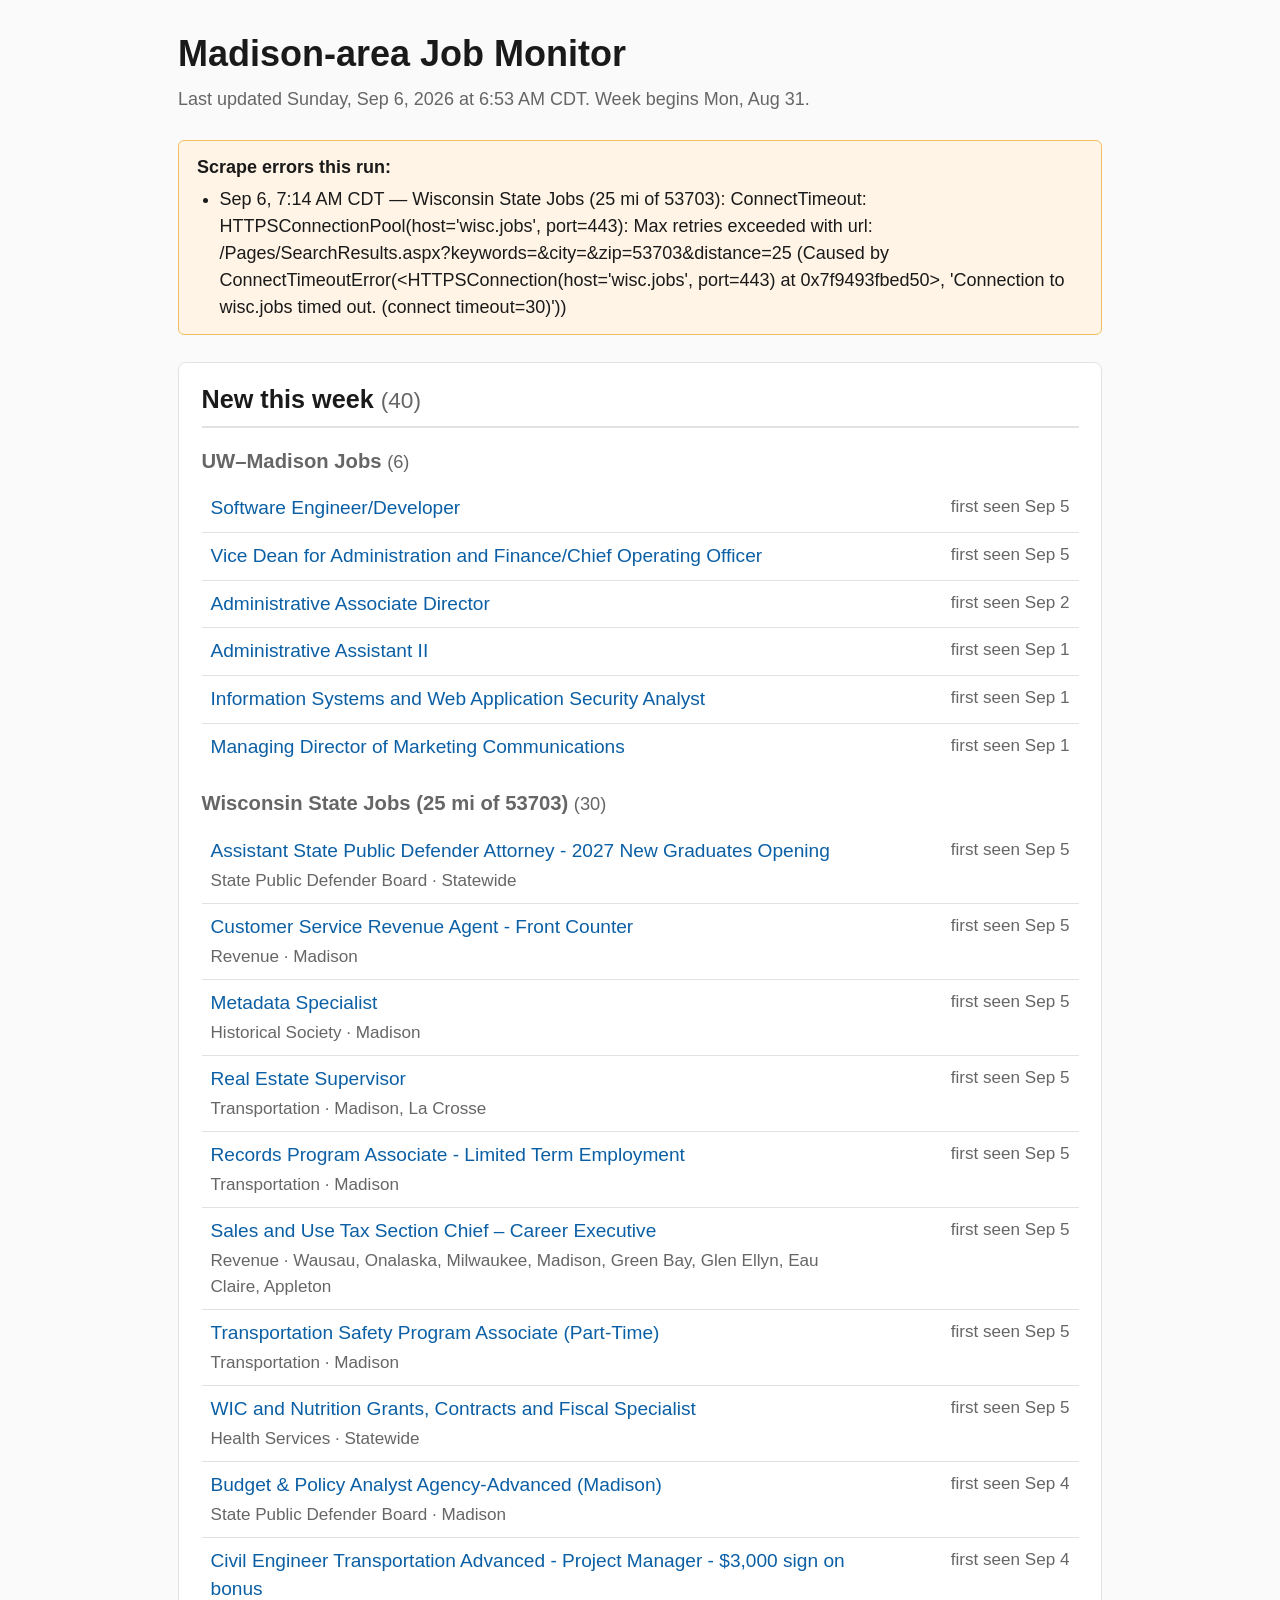
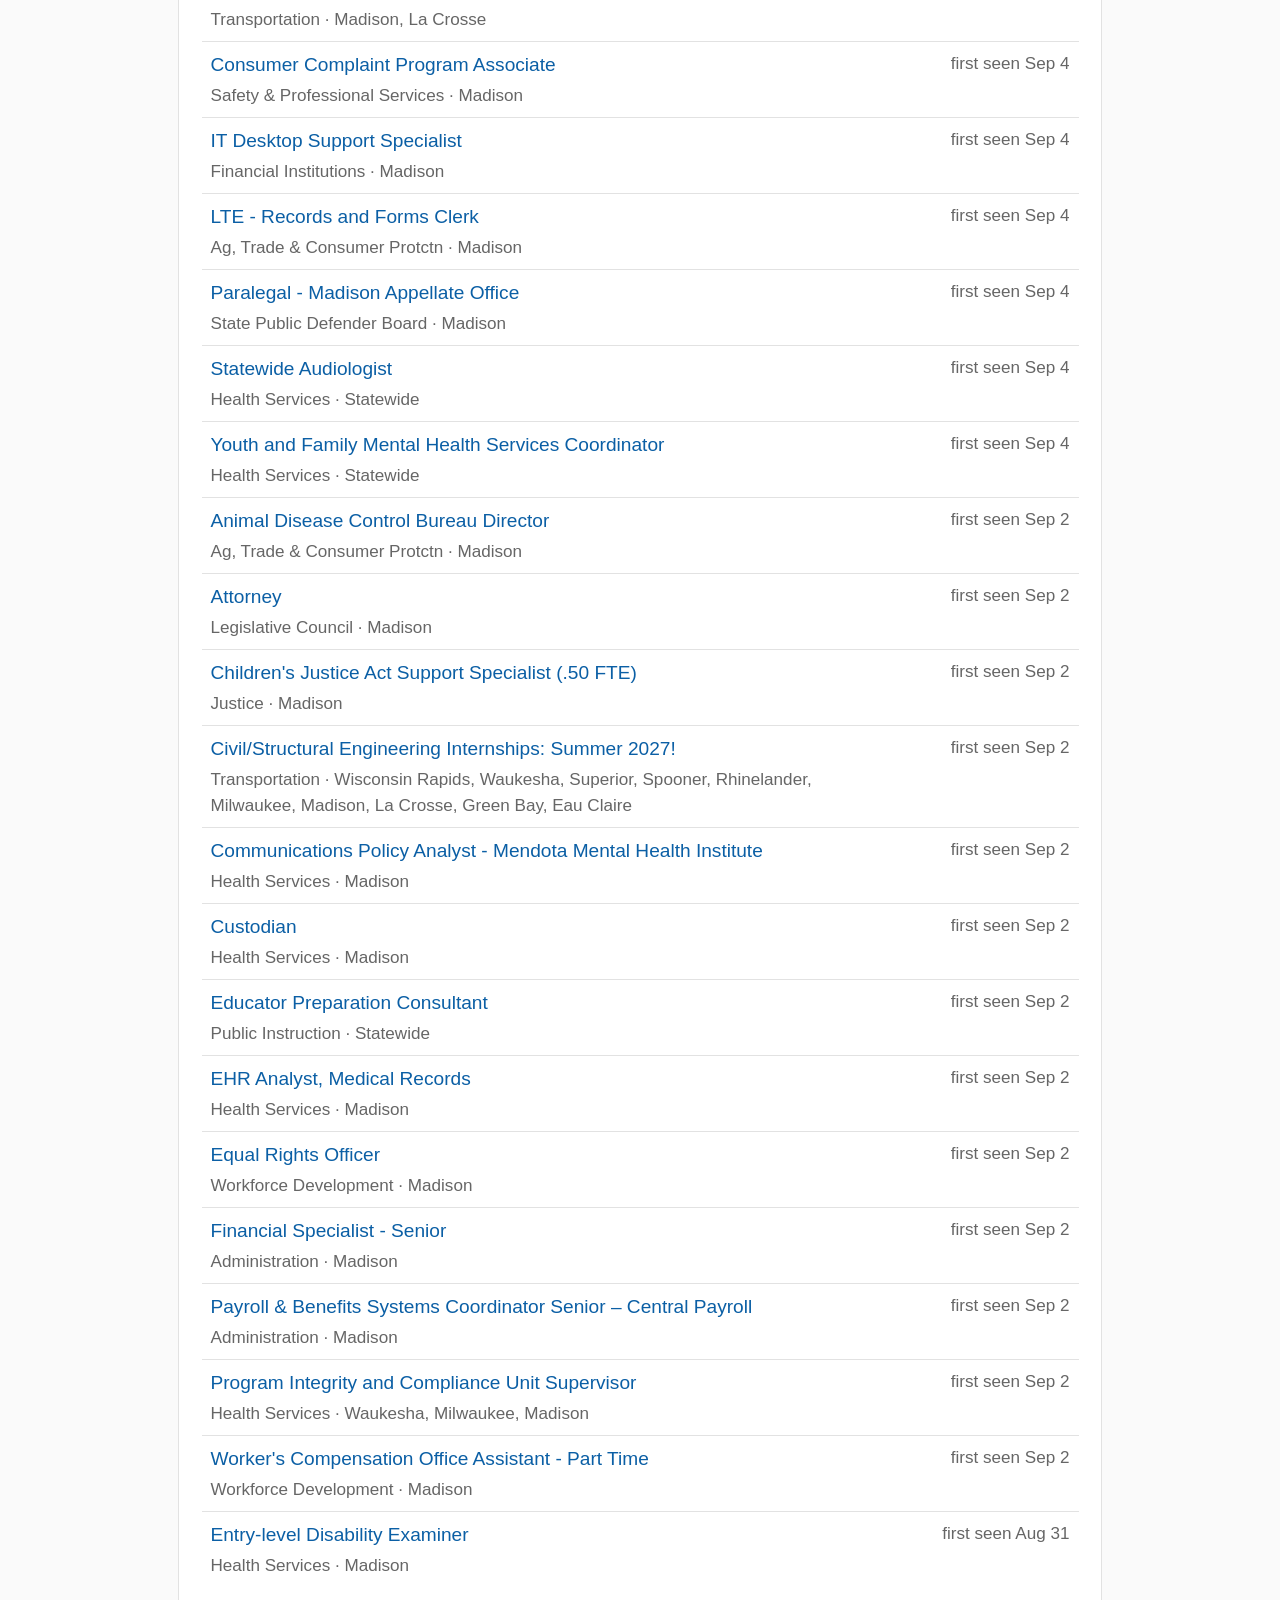
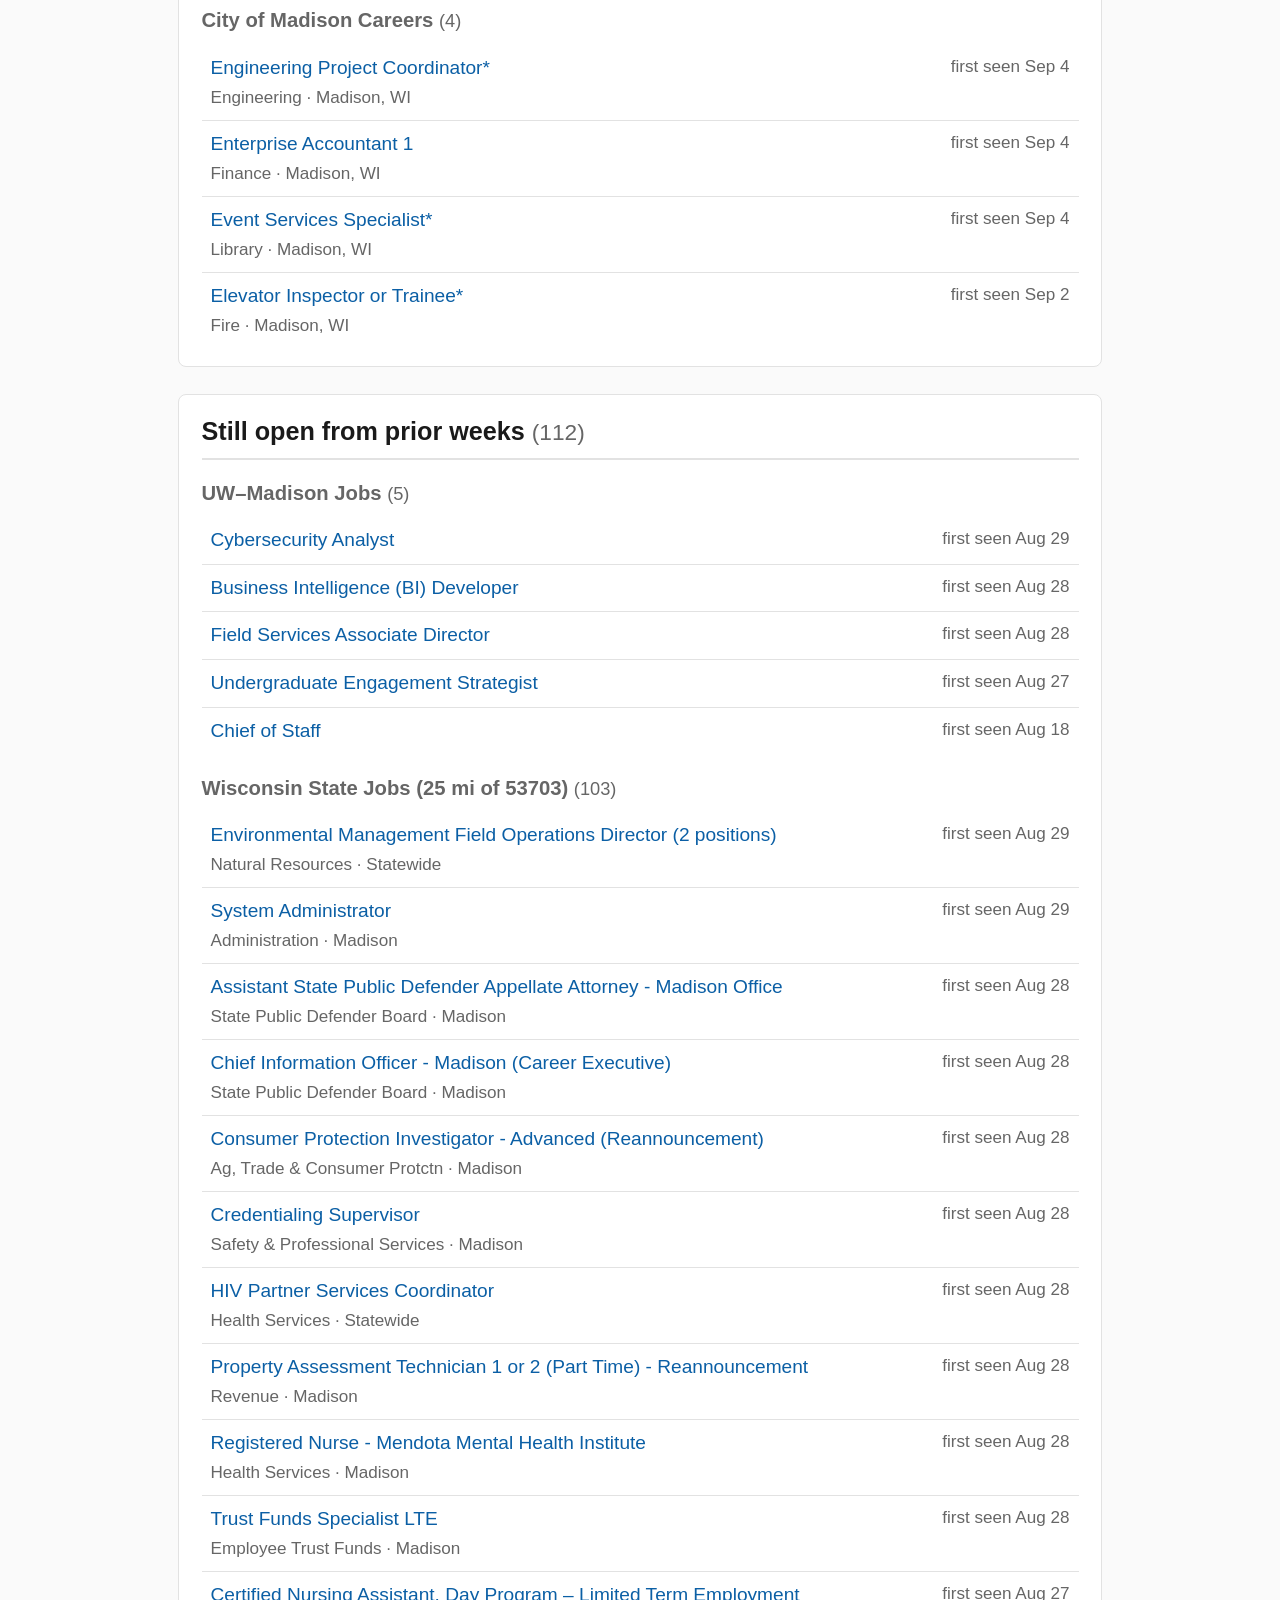
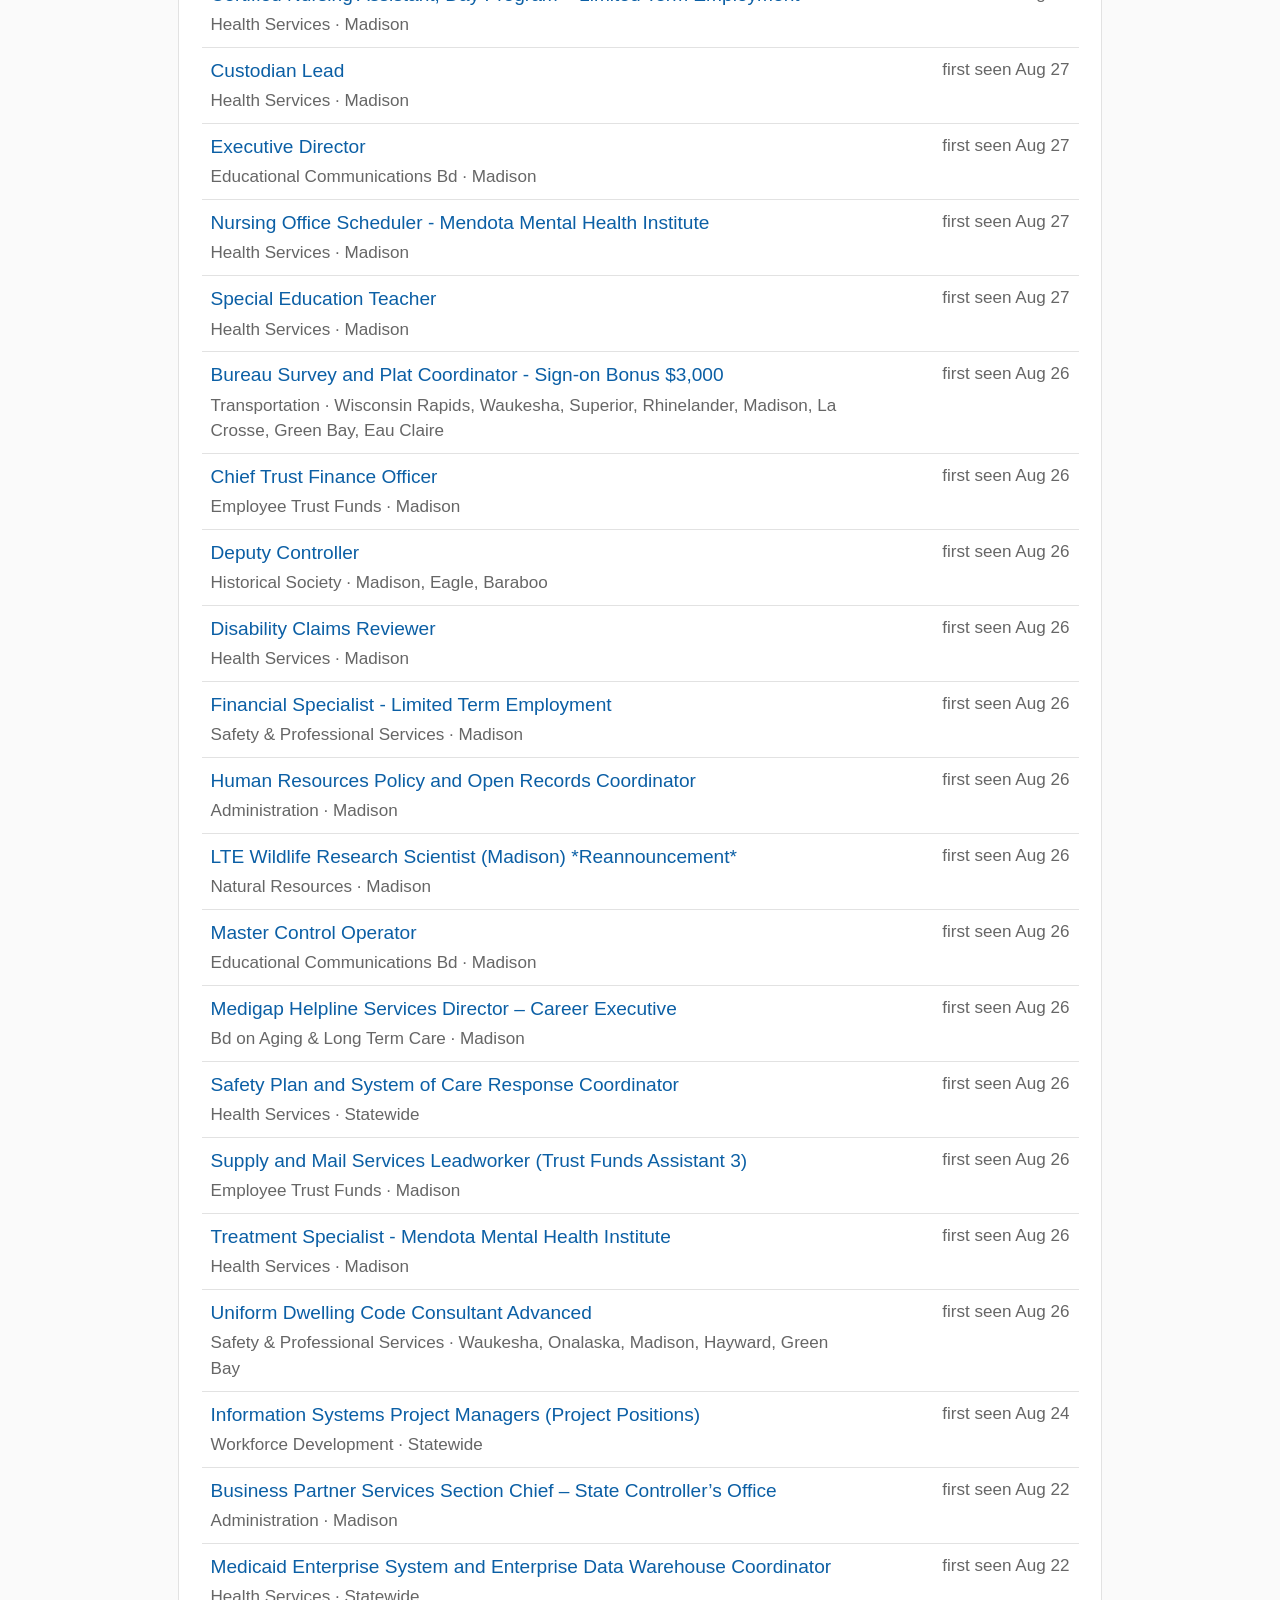
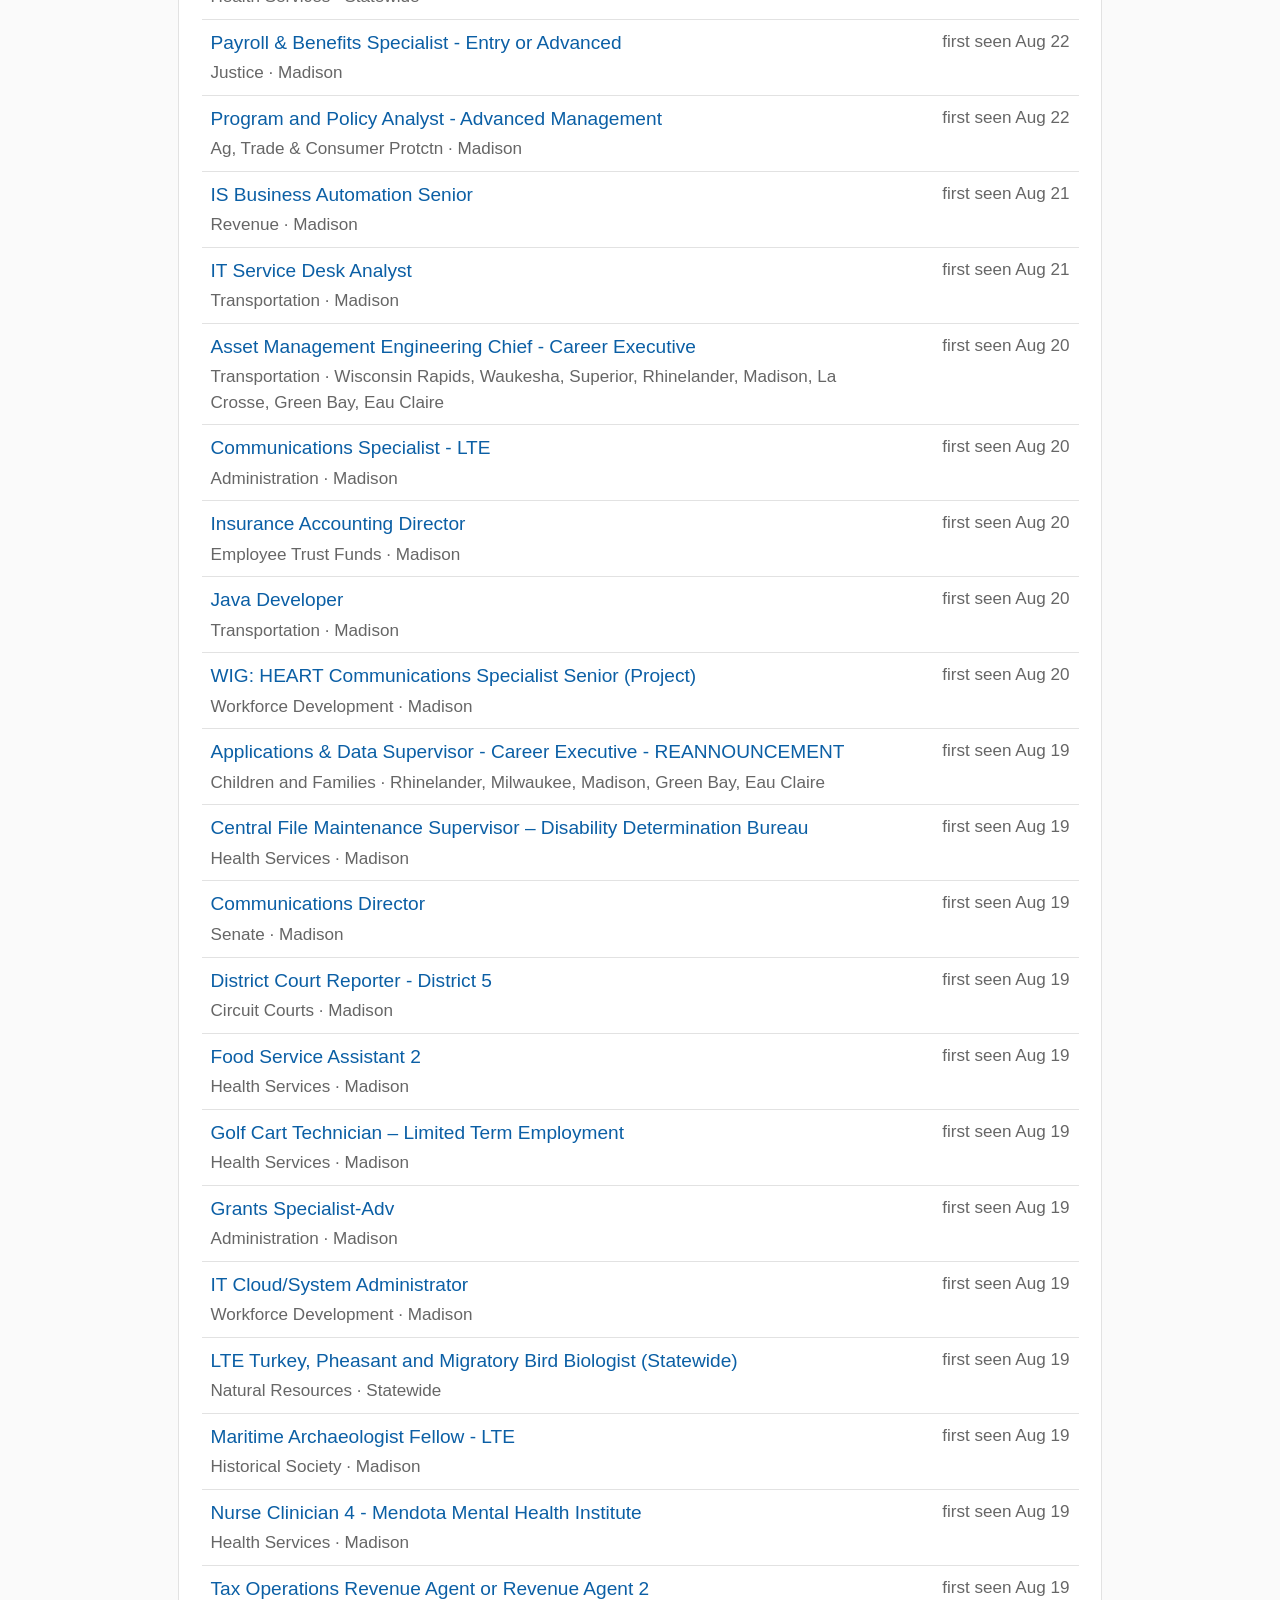
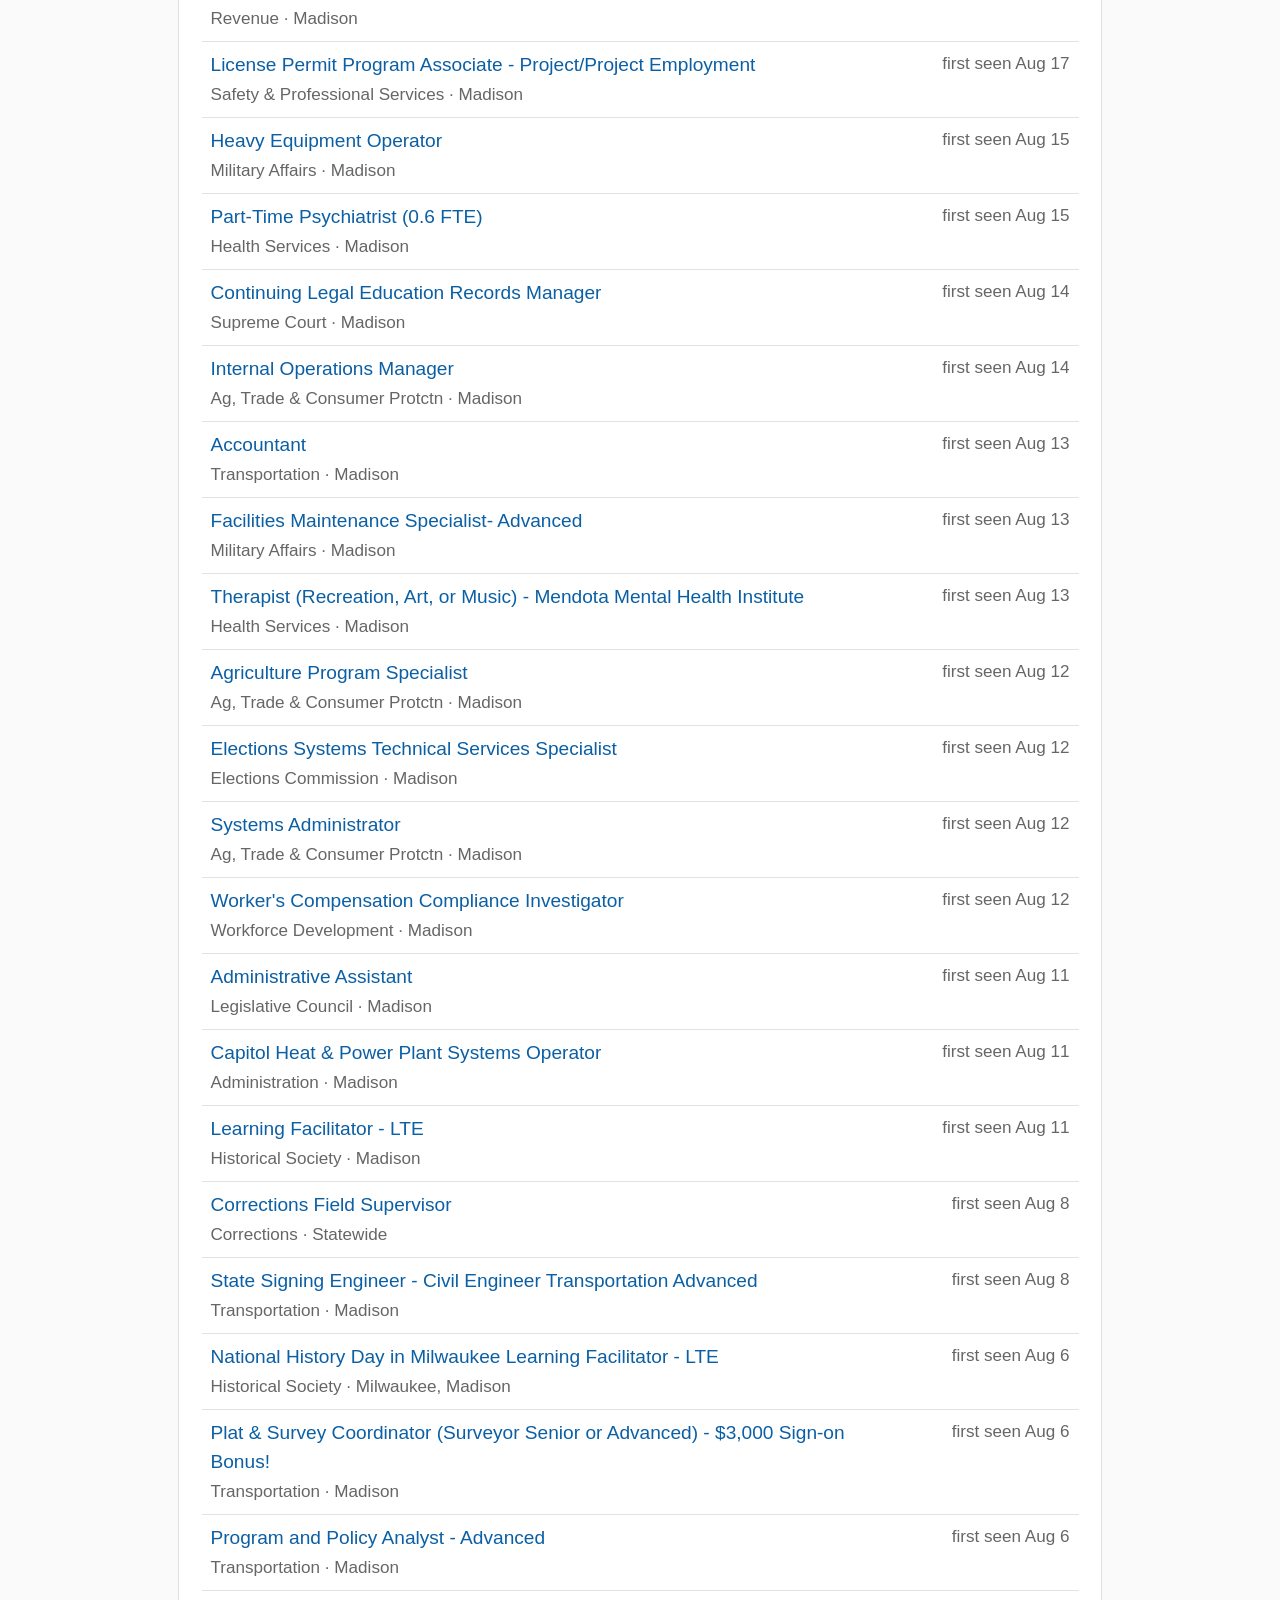
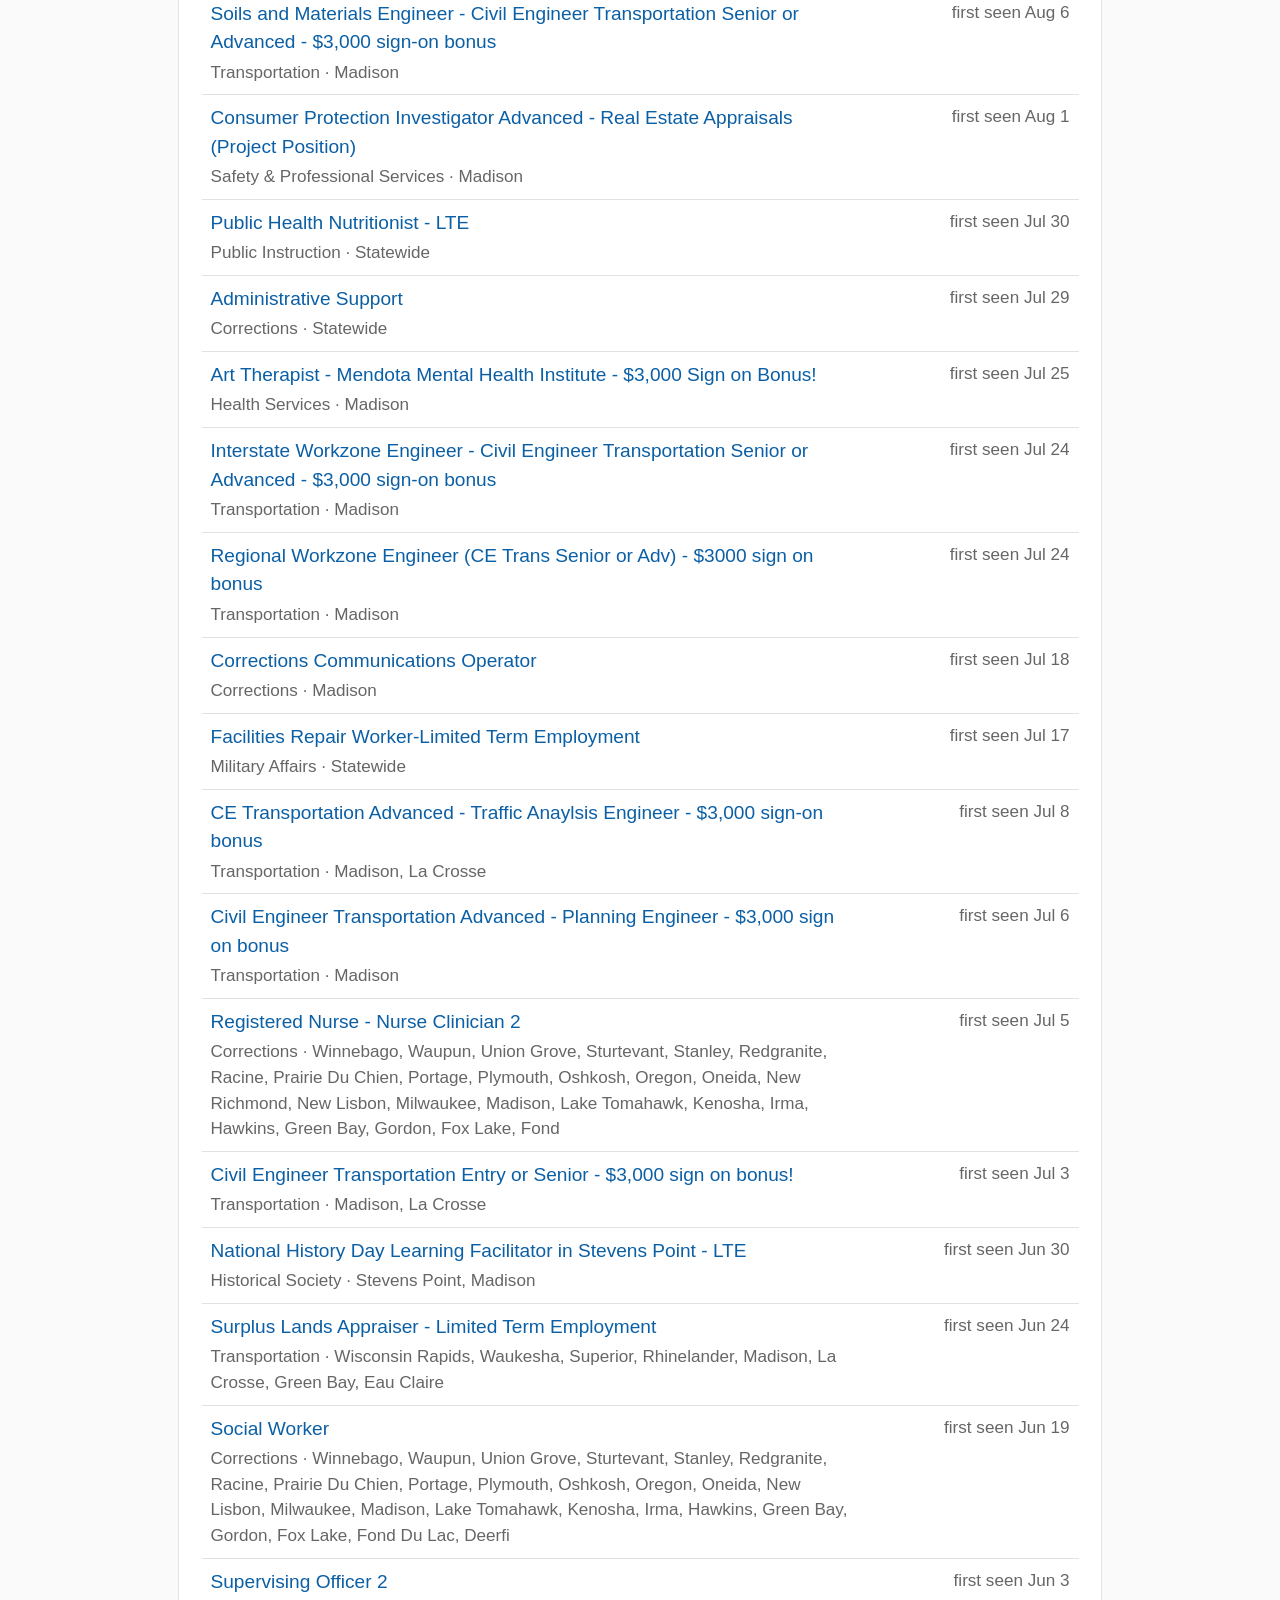
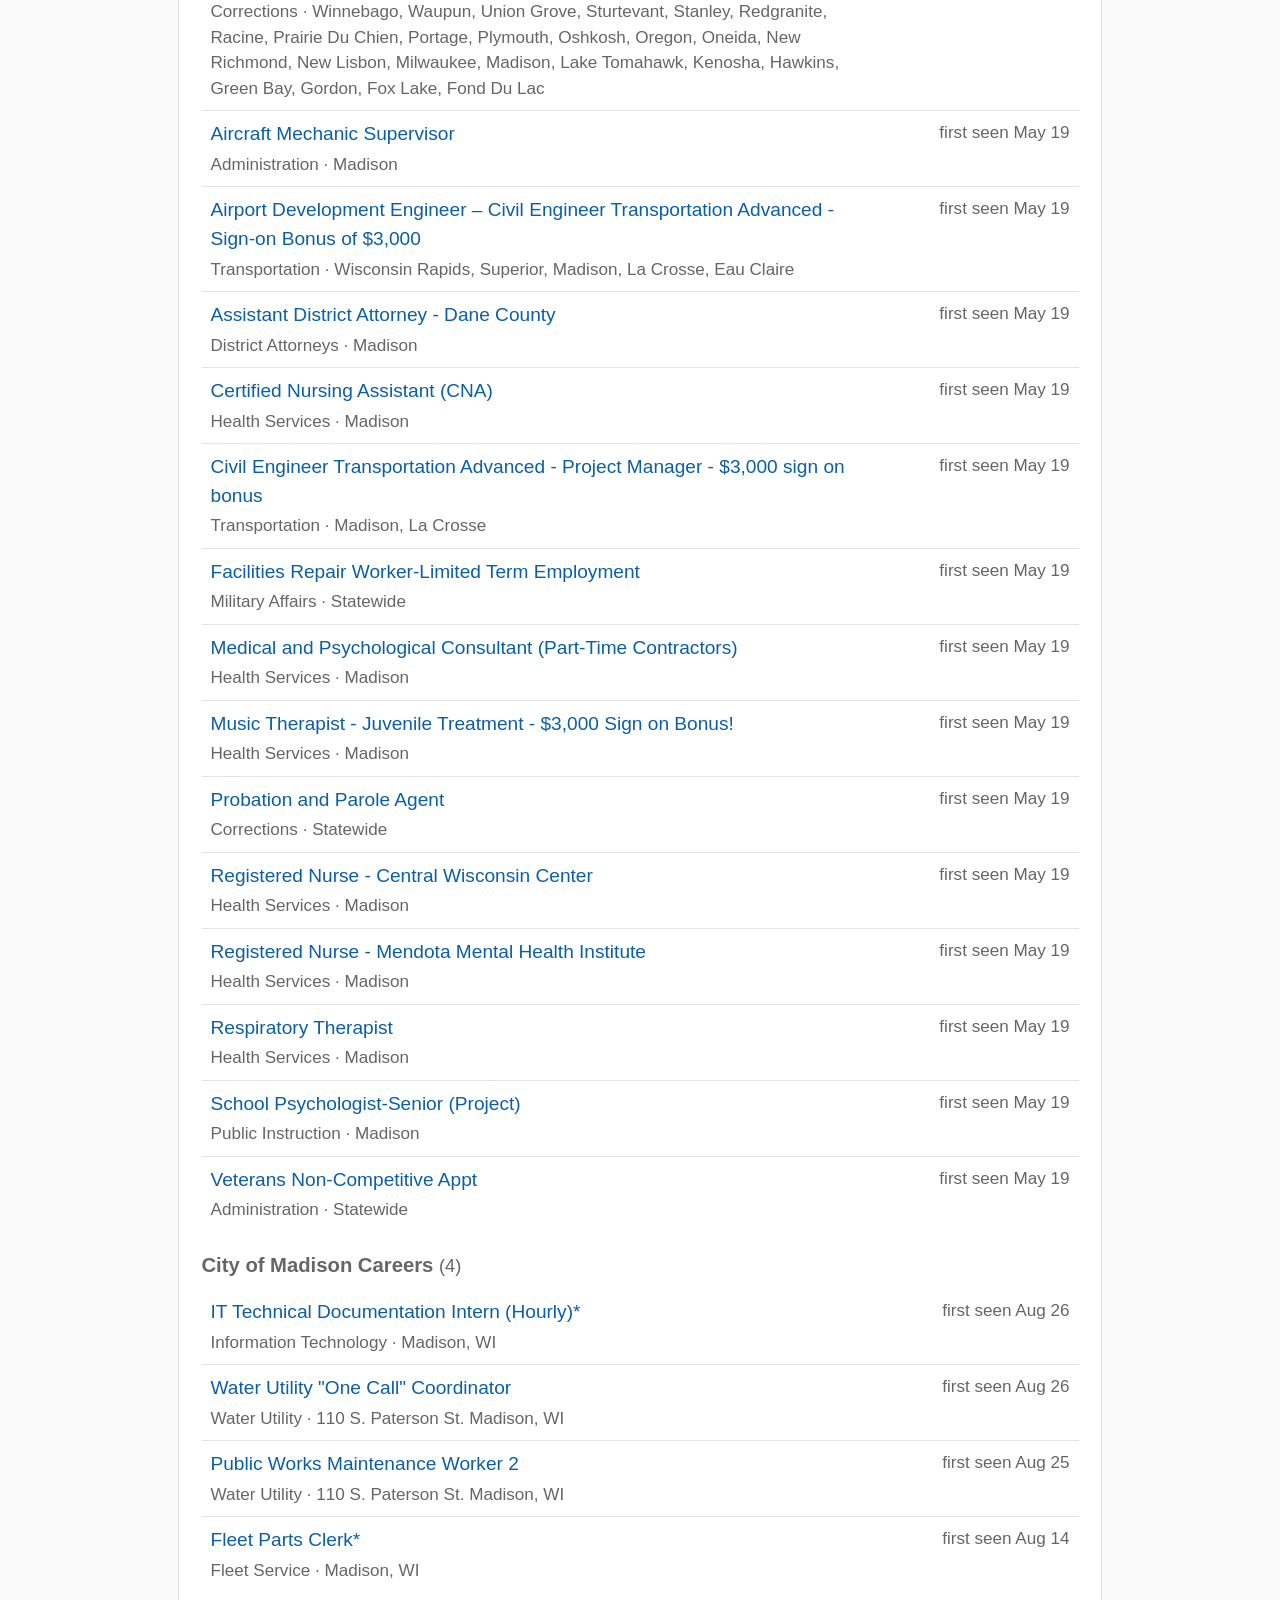
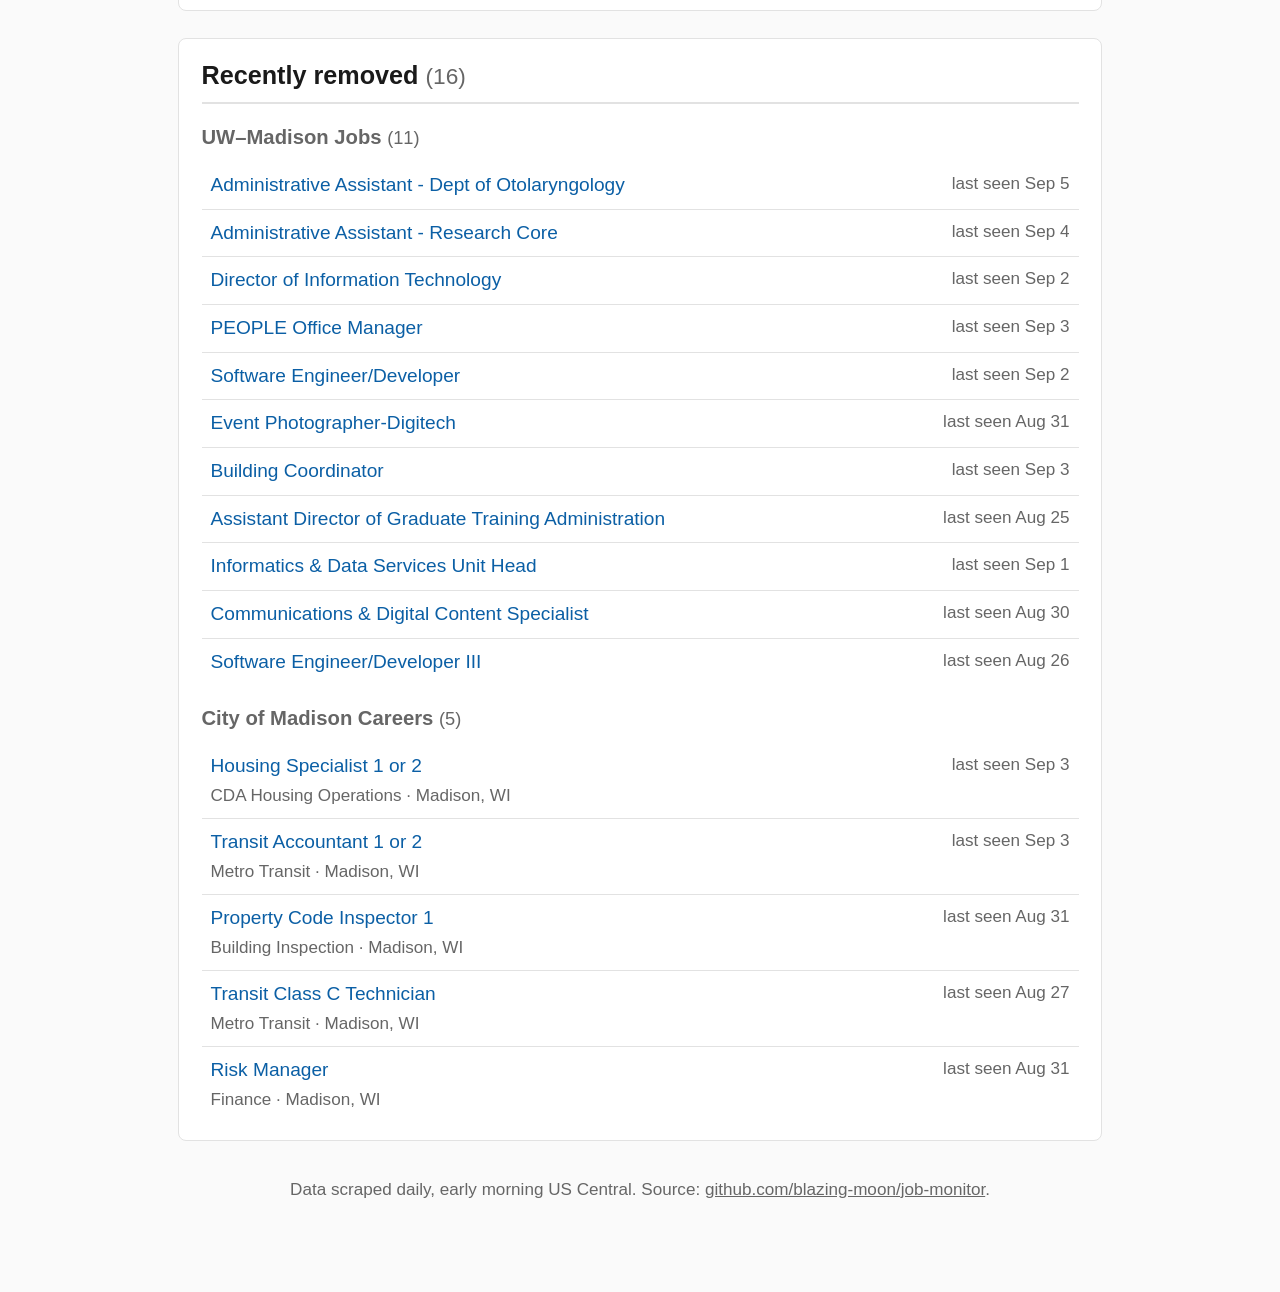
==== commit 551147bc: "scrape: update listings (2026-09-06)" ====
--- a/docs/index.html
+++ b/docs/index.html
@@ -10,9 +10,9 @@
 <body>
 <main class="container">
 <h1>Madison-area Job Monitor</h1>
-<p class="meta">Last updated <time datetime="2026-09-06T10:12:37.977510+00:00">Sunday, Sep 6, 2026 at 5:12 AM CDT</time>. Week begins <time datetime="2026-08-31T05:00:00+00:00">Mon, Aug 31</time>.</p>
+<p class="meta">Last updated <time datetime="2026-09-06T11:53:25.524957+00:00">Sunday, Sep 6, 2026 at 6:53 AM CDT</time>. Week begins <time datetime="2026-08-31T05:00:00+00:00">Mon, Aug 31</time>.</p>
 <div class="errors"><strong>Scrape errors this run:</strong><ul>
-<li>Sep 6, 5:34 AM CDT &mdash; Wisconsin State Jobs (25 mi of 53703): ConnectTimeout: HTTPSConnectionPool(host=&#x27;wisc.jobs&#x27;, port=443): Max retries exceeded with url: /Pages/SearchResults.aspx?keywords=&amp;city=&amp;zip=53703&amp;distance=25 (Caused by ConnectTimeoutError(&lt;HTTPSConnection(host=&#x27;wisc.jobs&#x27;, port=443) at 0x7f03f92b3050&gt;, &#x27;Connection to wisc.jobs timed out. (connect timeout=30)&#x27;))</li>
+<li>Sep 6, 7:14 AM CDT &mdash; Wisconsin State Jobs (25 mi of 53703): ConnectTimeout: HTTPSConnectionPool(host=&#x27;wisc.jobs&#x27;, port=443): Max retries exceeded with url: /Pages/SearchResults.aspx?keywords=&amp;city=&amp;zip=53703&amp;distance=25 (Caused by ConnectTimeoutError(&lt;HTTPSConnection(host=&#x27;wisc.jobs&#x27;, port=443) at 0x7f9493fbed50&gt;, &#x27;Connection to wisc.jobs timed out. (connect timeout=30)&#x27;))</li>
 </ul></div>
 <section><h2>New this week <span class="count">(40)</span></h2>
 <h3><a class="srclink" href="https://jobs.wisc.edu/jobs/search?page=1&amp;category_uids%5B%5D=b8deb656947105bcb05785b127aa27ba&amp;category_uids%5B%5D=3137579afa35719380e85ab6a3b52ce7&amp;category_uids%5B%5D=6ebbdab01d8053ced2cb2abd3f5052e9&amp;category_uids%5B%5D=0cab7fcac6928c822828e53a082c754b&amp;category_uids%5B%5D=76683a6dee6b5d4ae2a01990f31e9a94&amp;category_uids%5B%5D=645de1d33d345236341e07c144083b25&amp;cities%5B%5D=Madison&amp;query=madison">UW–Madison Jobs</a> <span class="count">(6)</span></h3>
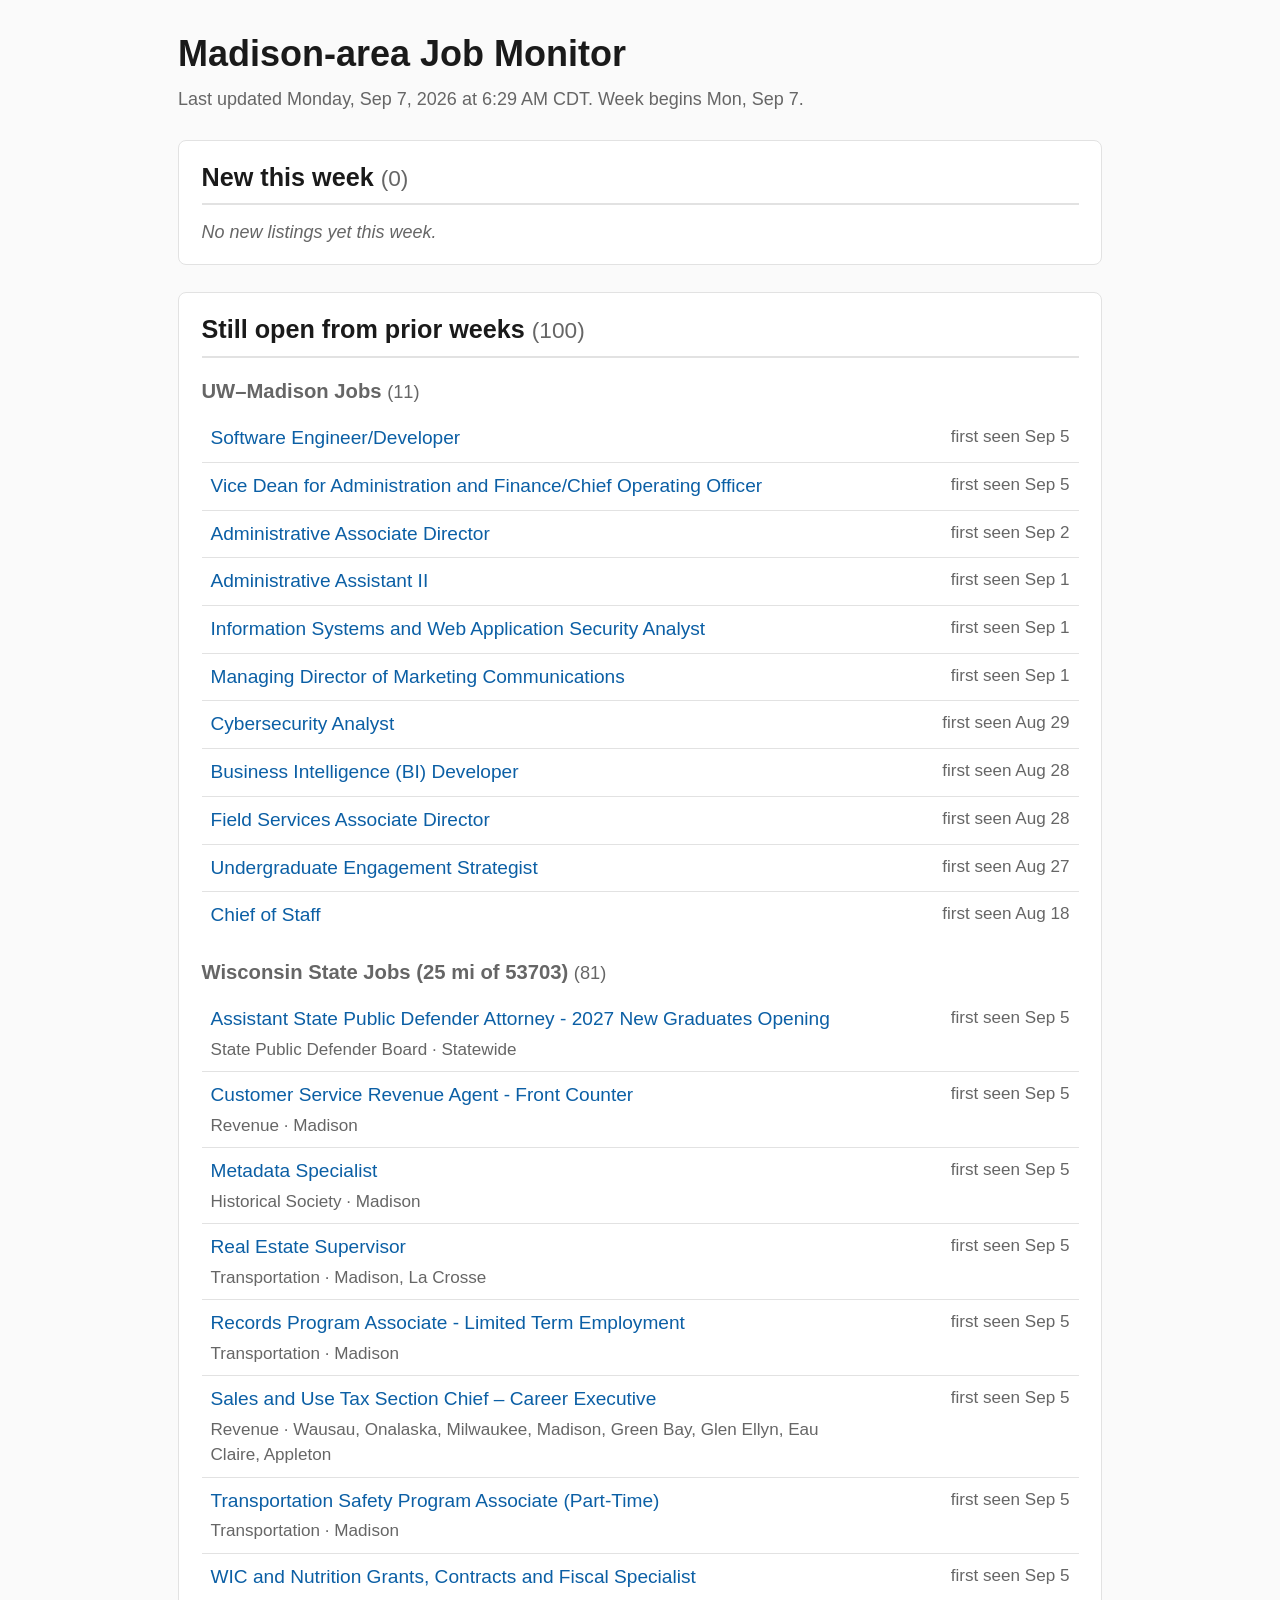
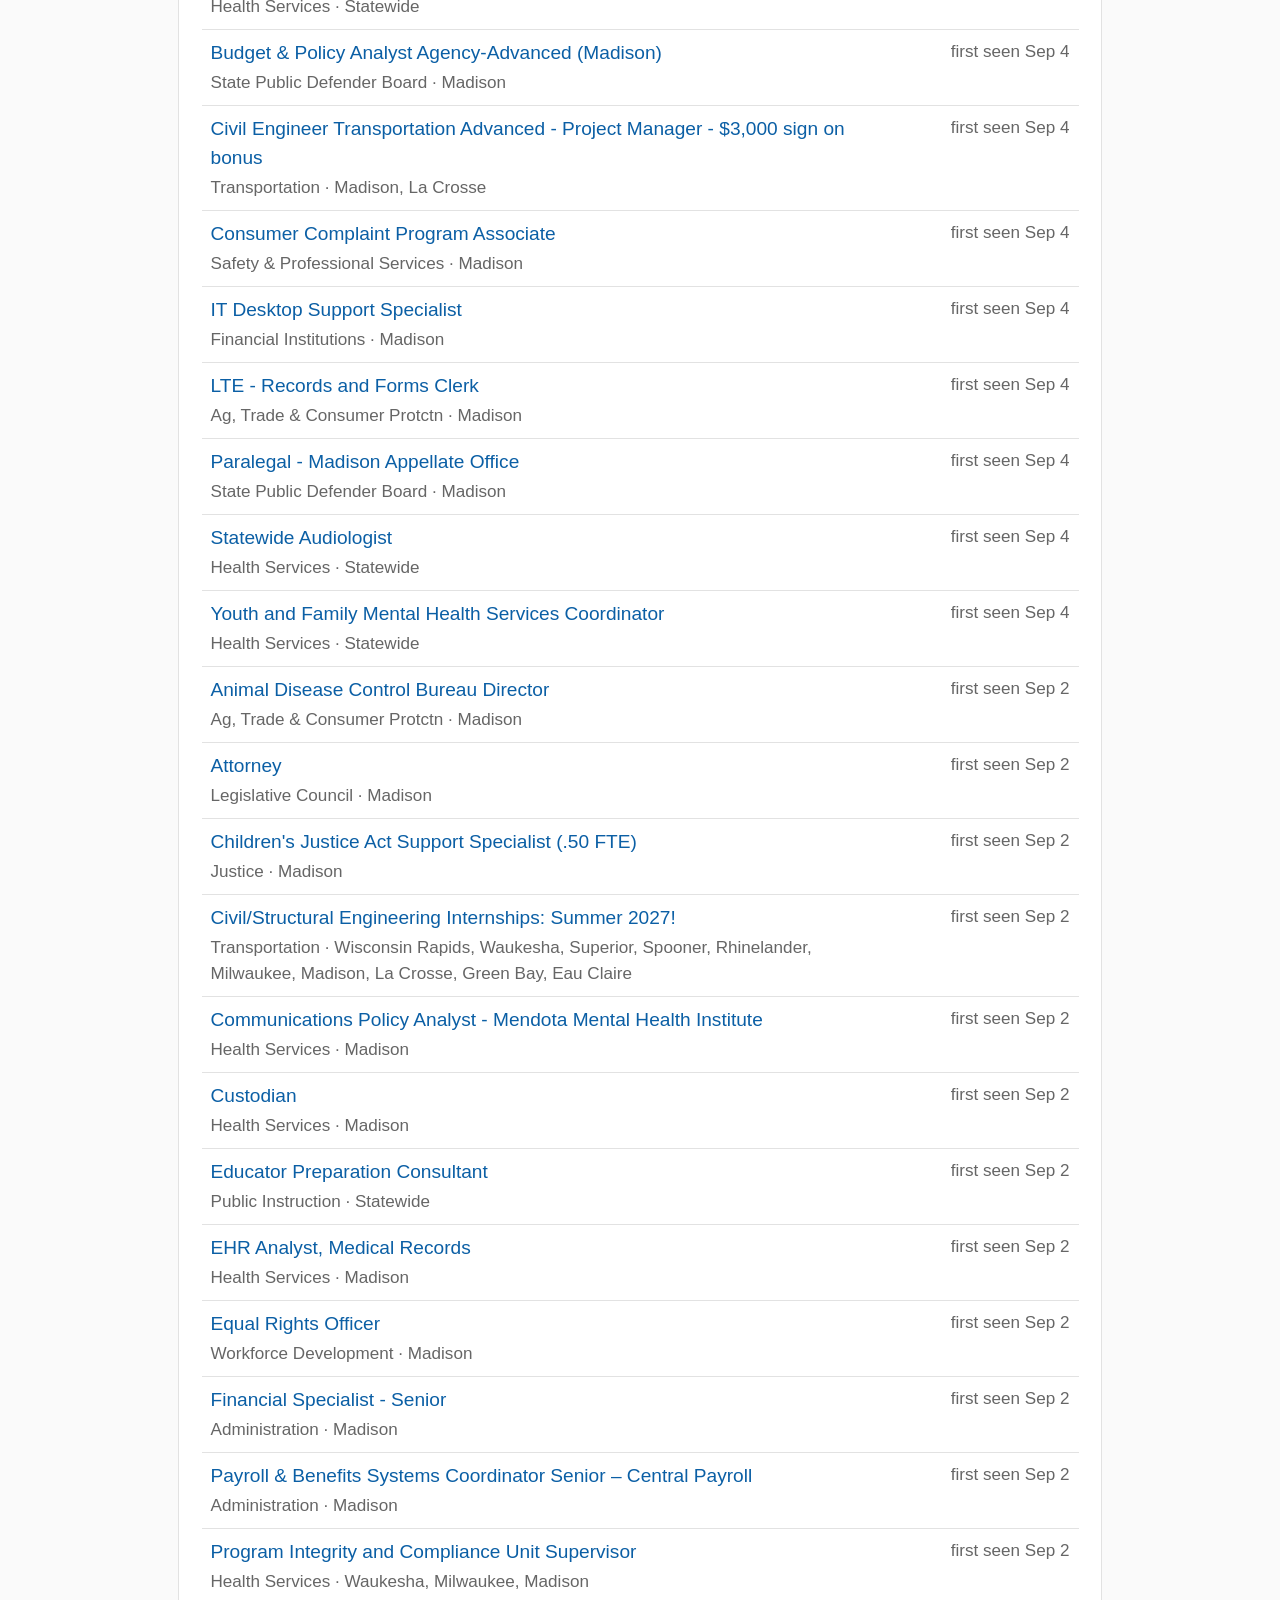
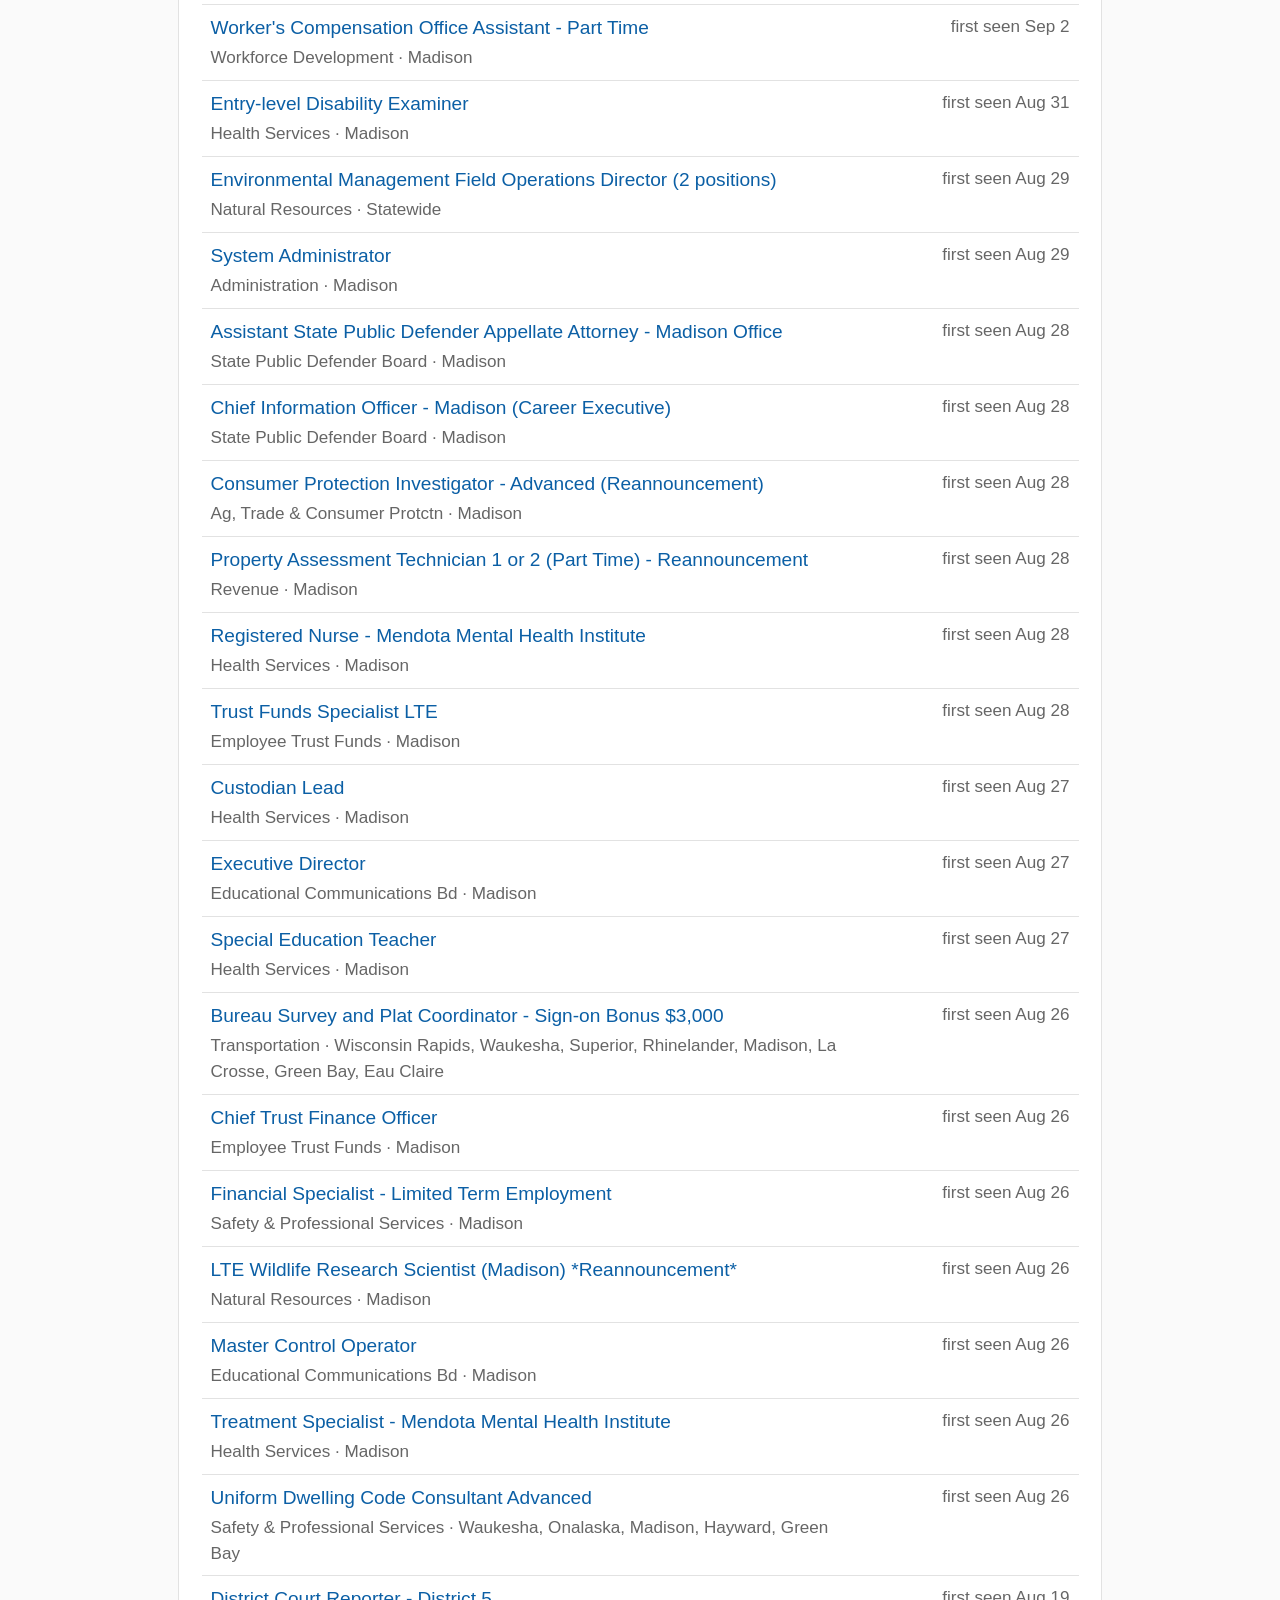
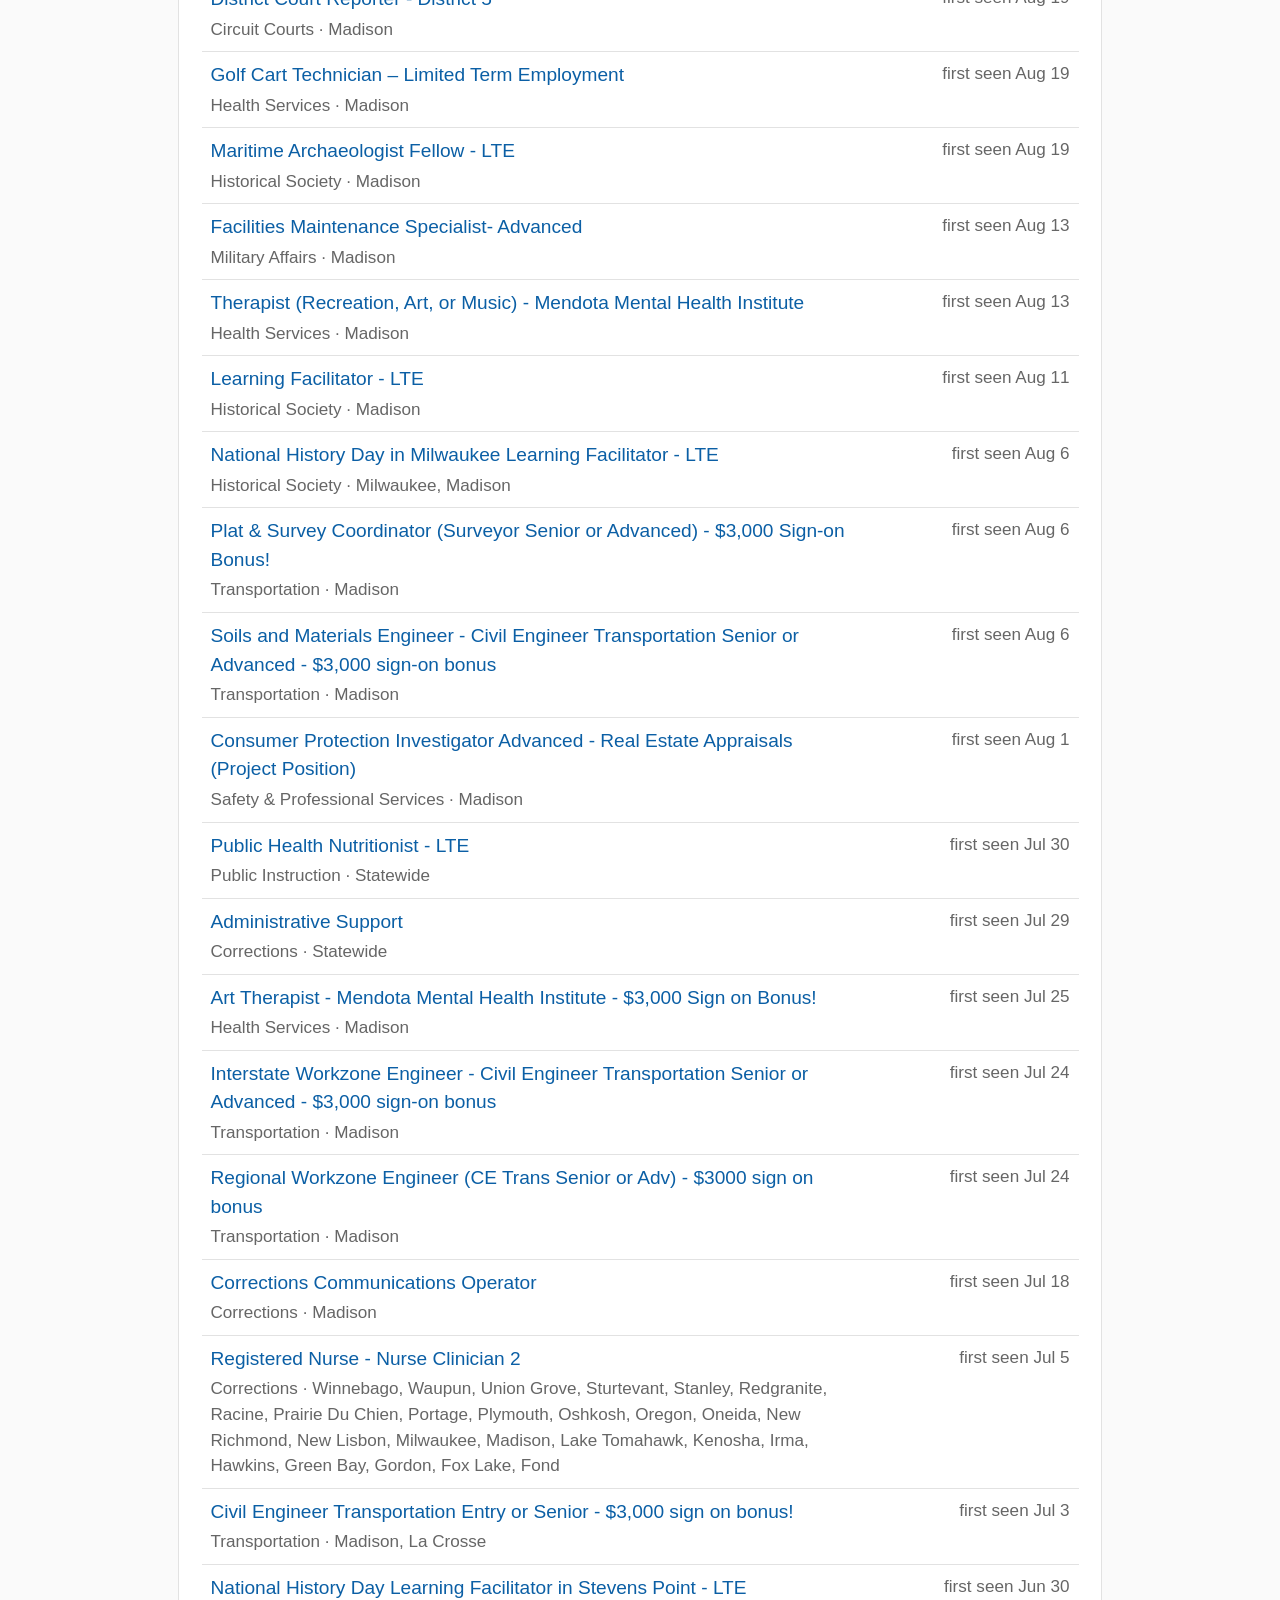
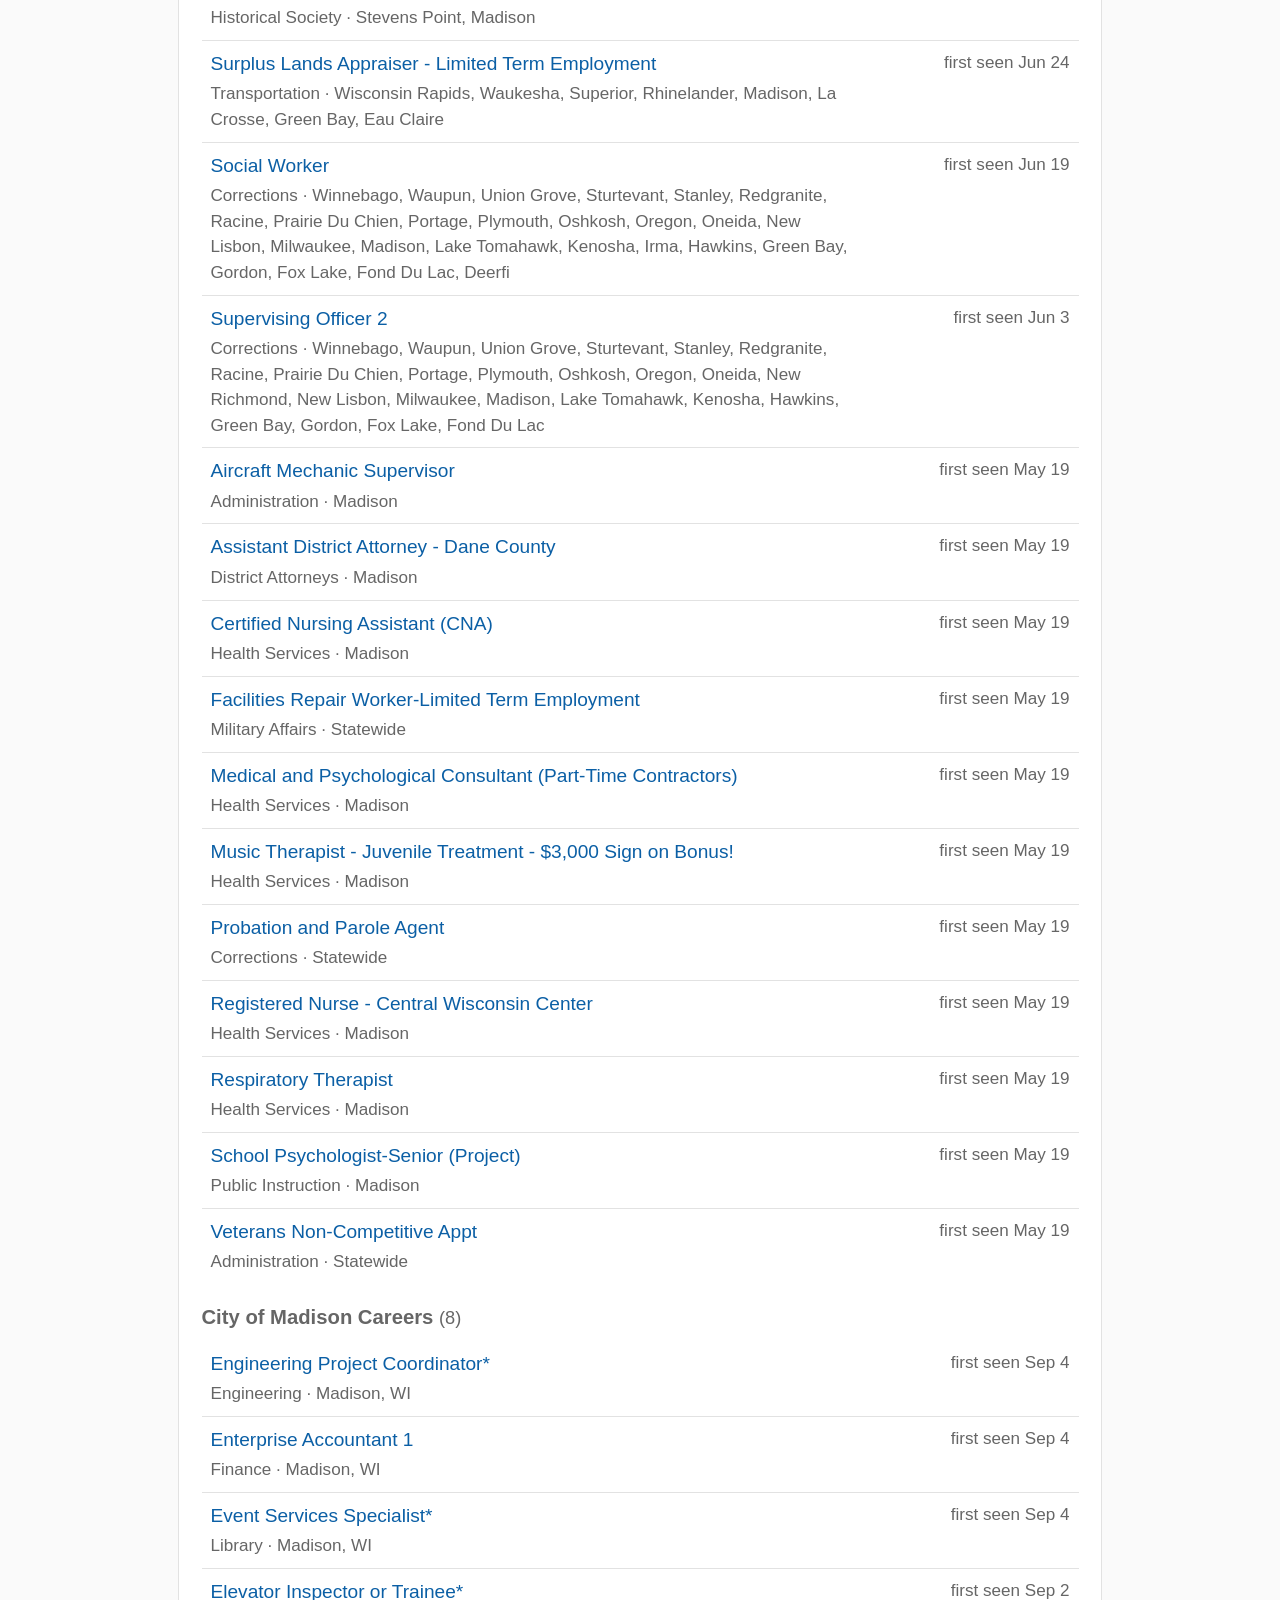
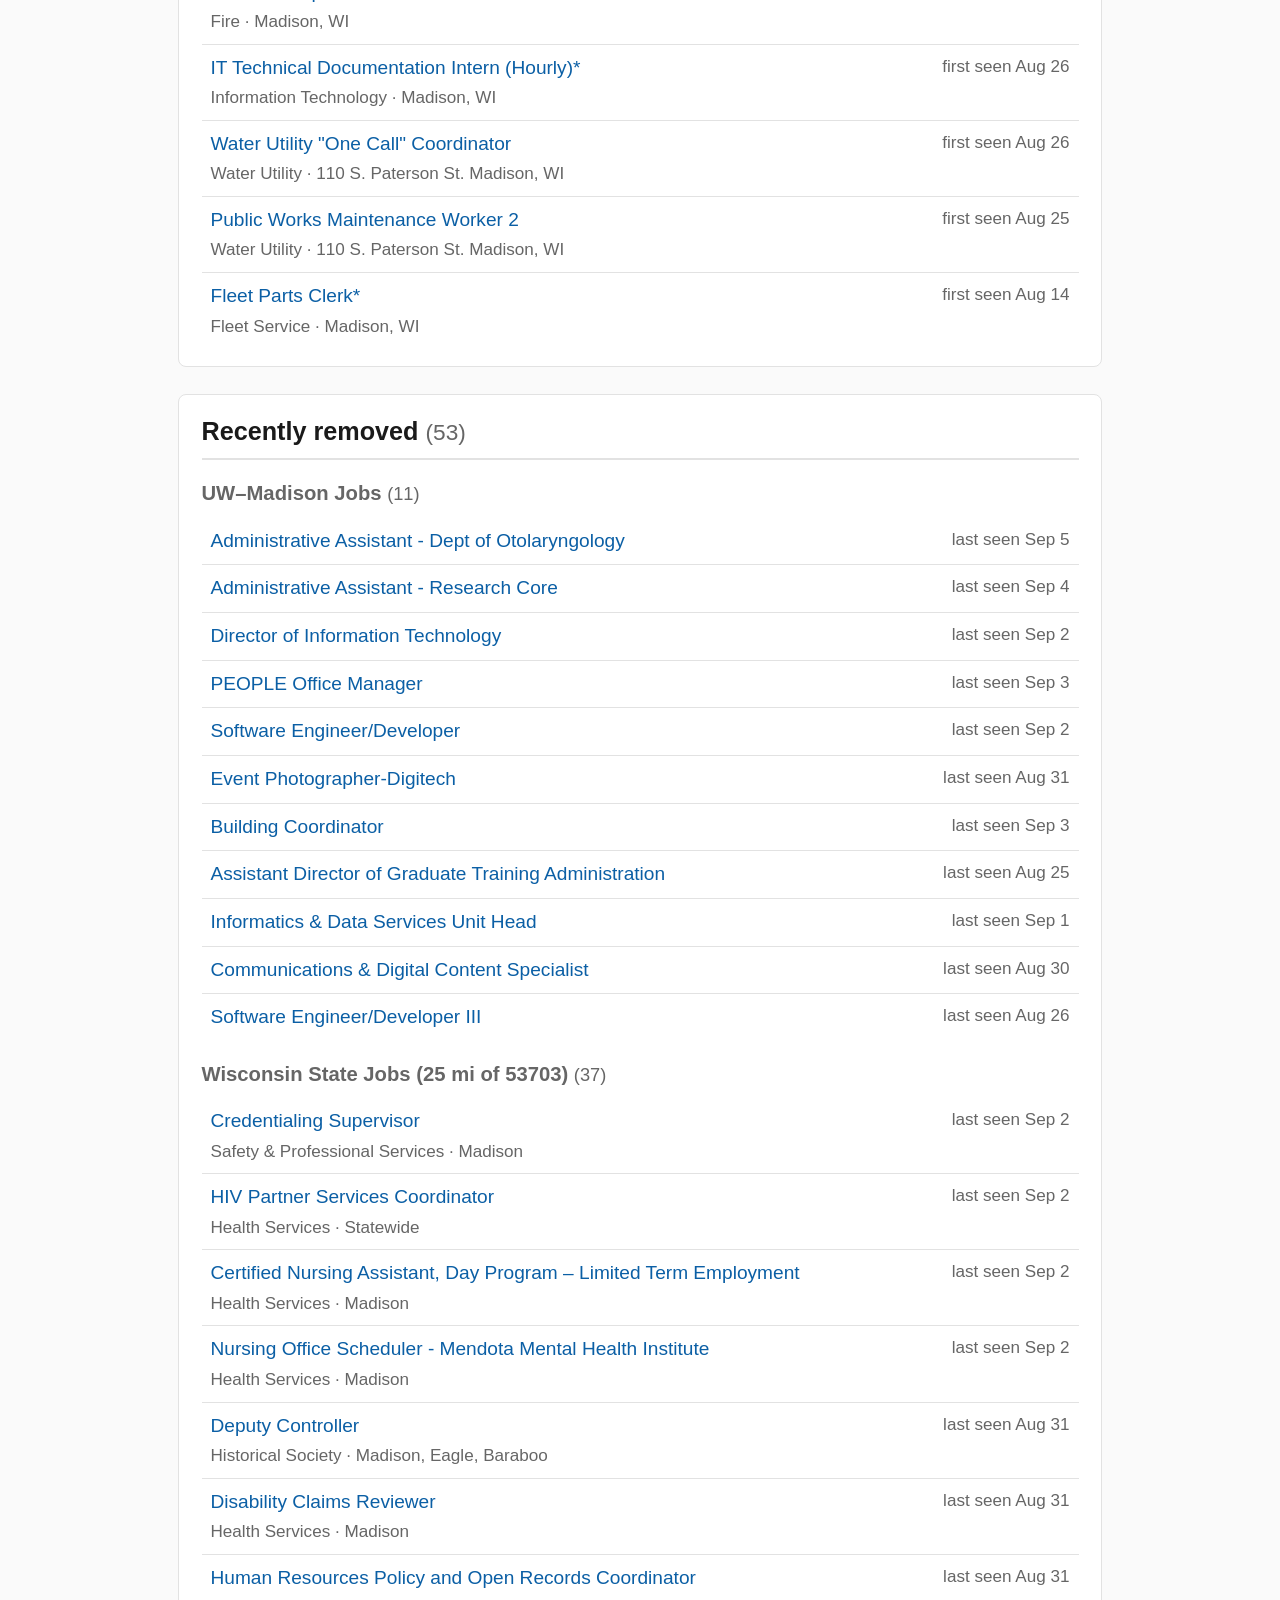
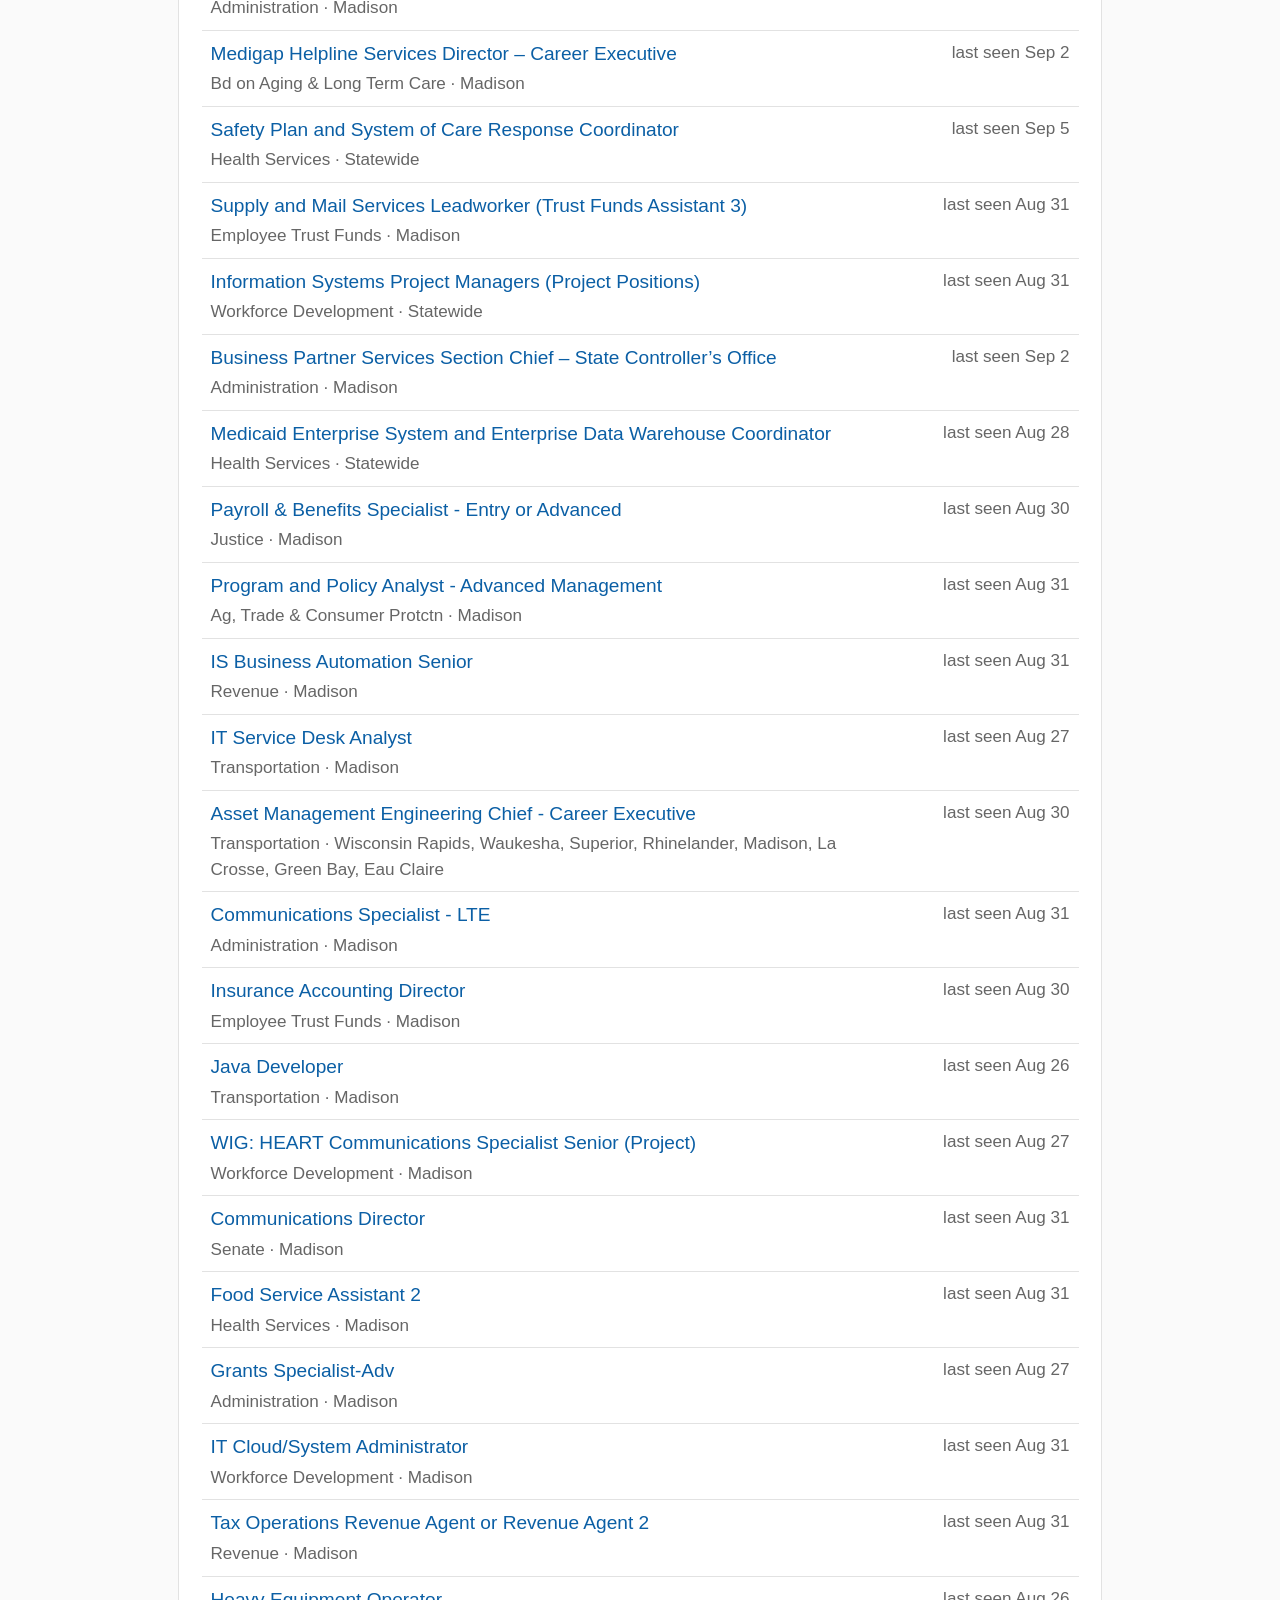
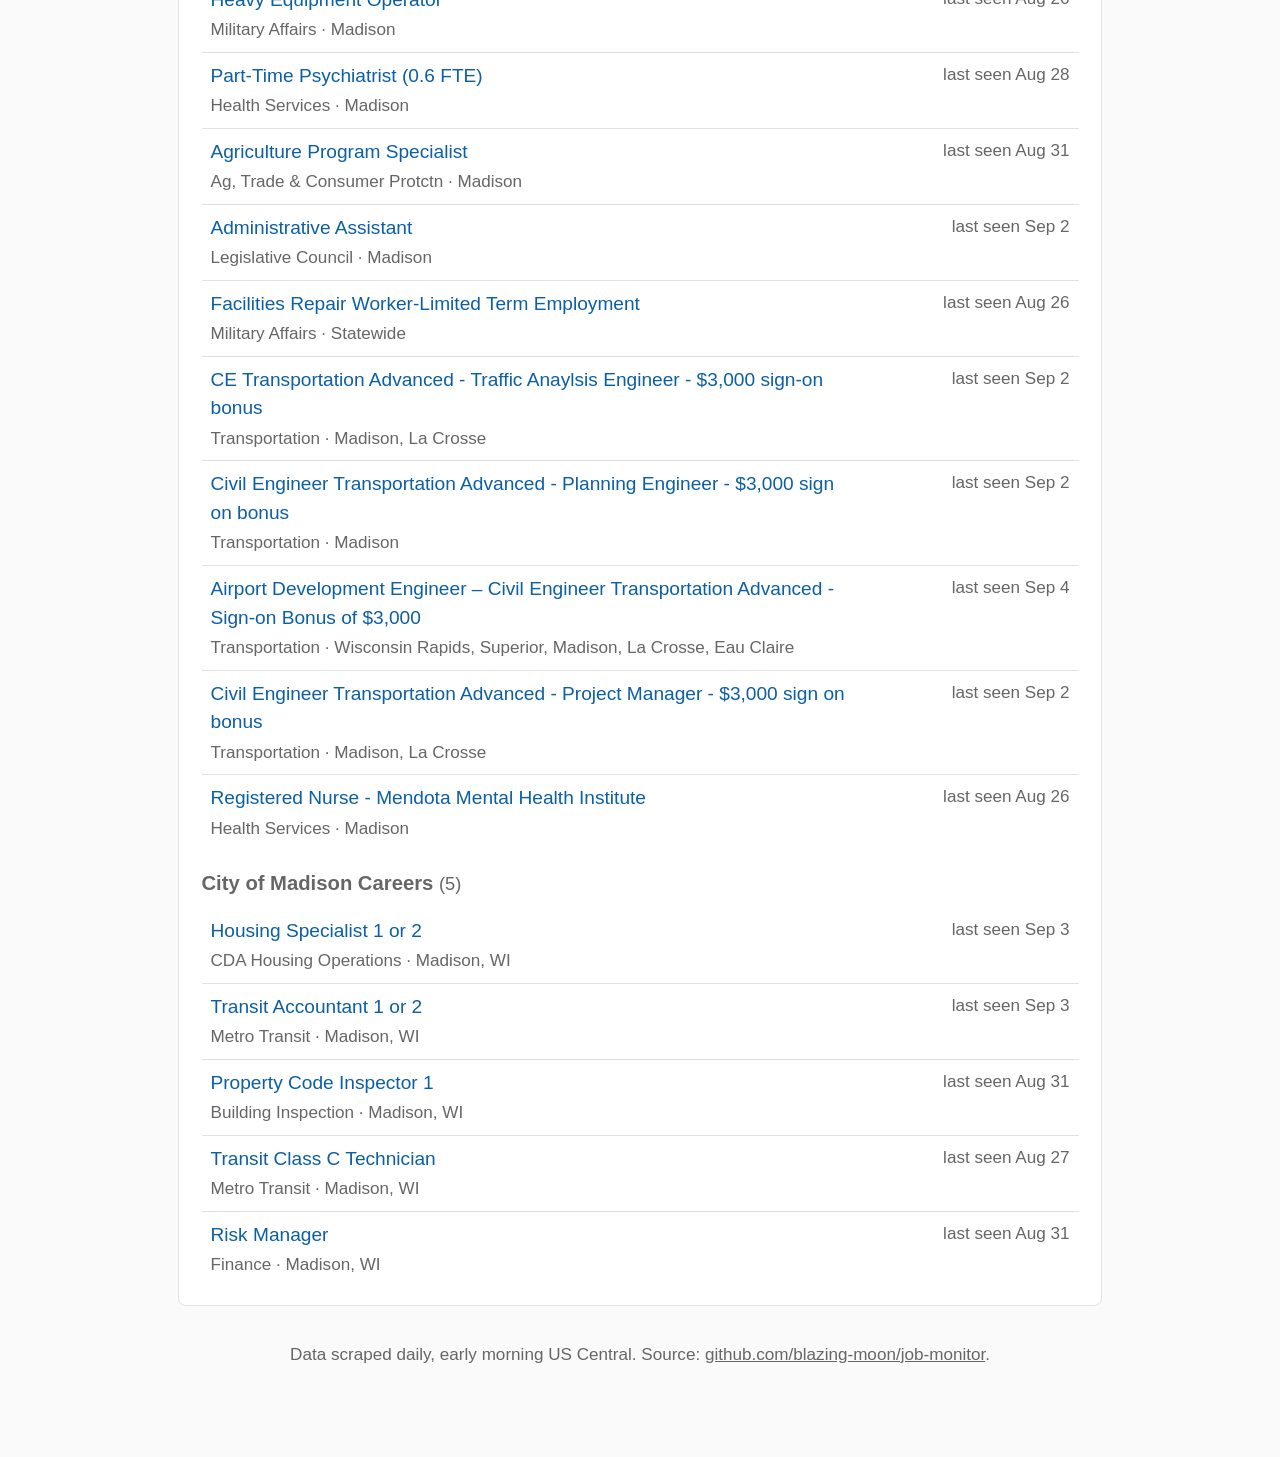
==== commit 73894ac5: "scrape: update listings (2026-09-07)" ====
--- a/docs/index.html
+++ b/docs/index.html
@@ -10,12 +10,12 @@
 <body>
 <main class="container">
 <h1>Madison-area Job Monitor</h1>
-<p class="meta">Last updated <time datetime="2026-09-06T11:53:25.524957+00:00">Sunday, Sep 6, 2026 at 6:53 AM CDT</time>. Week begins <time datetime="2026-08-31T05:00:00+00:00">Mon, Aug 31</time>.</p>
-<div class="errors"><strong>Scrape errors this run:</strong><ul>
-<li>Sep 6, 7:14 AM CDT &mdash; Wisconsin State Jobs (25 mi of 53703): ConnectTimeout: HTTPSConnectionPool(host=&#x27;wisc.jobs&#x27;, port=443): Max retries exceeded with url: /Pages/SearchResults.aspx?keywords=&amp;city=&amp;zip=53703&amp;distance=25 (Caused by ConnectTimeoutError(&lt;HTTPSConnection(host=&#x27;wisc.jobs&#x27;, port=443) at 0x7f9493fbed50&gt;, &#x27;Connection to wisc.jobs timed out. (connect timeout=30)&#x27;))</li>
-</ul></div>
-<section><h2>New this week <span class="count">(40)</span></h2>
-<h3><a class="srclink" href="https://jobs.wisc.edu/jobs/search?page=1&amp;category_uids%5B%5D=b8deb656947105bcb05785b127aa27ba&amp;category_uids%5B%5D=3137579afa35719380e85ab6a3b52ce7&amp;category_uids%5B%5D=6ebbdab01d8053ced2cb2abd3f5052e9&amp;category_uids%5B%5D=0cab7fcac6928c822828e53a082c754b&amp;category_uids%5B%5D=76683a6dee6b5d4ae2a01990f31e9a94&amp;category_uids%5B%5D=645de1d33d345236341e07c144083b25&amp;cities%5B%5D=Madison&amp;query=madison">UW–Madison Jobs</a> <span class="count">(6)</span></h3>
+<p class="meta">Last updated <time datetime="2026-09-07T11:29:45.058699+00:00">Monday, Sep 7, 2026 at 6:29 AM CDT</time>. Week begins <time datetime="2026-09-07T05:00:00+00:00">Mon, Sep 7</time>.</p>
+<section><h2>New this week <span class="count">(0)</span></h2>
+<p class="empty">No new listings yet this week.</p>
+</section>
+<section><h2>Still open from prior weeks <span class="count">(100)</span></h2>
+<h3><a class="srclink" href="https://jobs.wisc.edu/jobs/search?page=1&amp;category_uids%5B%5D=b8deb656947105bcb05785b127aa27ba&amp;category_uids%5B%5D=3137579afa35719380e85ab6a3b52ce7&amp;category_uids%5B%5D=6ebbdab01d8053ced2cb2abd3f5052e9&amp;category_uids%5B%5D=0cab7fcac6928c822828e53a082c754b&amp;category_uids%5B%5D=76683a6dee6b5d4ae2a01990f31e9a94&amp;category_uids%5B%5D=645de1d33d345236341e07c144083b25&amp;cities%5B%5D=Madison&amp;query=madison">UW–Madison Jobs</a> <span class="count">(11)</span></h3>
 <table class="listings"><tbody>
 <tr>
 <td class="title"><a href="https://jobs.wisc.edu/jobs/software-engineer-developer-madison-wisconsin-united-states-eaf9daa6-6ed6-4174-83d9-c96c1588746c">Software Engineer/Developer</a></td>
@@ -41,8 +41,28 @@
 <td class="title"><a href="https://jobs.wisc.edu/jobs/managing-director-of-marketing-communications-madison-wisconsin-united-states">Managing Director of Marketing Communications</a></td>
 <td class="date">first seen Sep 1</td>
 </tr>
+<tr>
+<td class="title"><a href="https://jobs.wisc.edu/jobs/cybersecurity-analyst-madison-wisconsin-united-states">Cybersecurity Analyst</a></td>
+<td class="date">first seen Aug 29</td>
+</tr>
+<tr>
+<td class="title"><a href="https://jobs.wisc.edu/jobs/business-intelligence-bi-developer-madison-wisconsin-united-states">Business Intelligence (BI) Developer</a></td>
+<td class="date">first seen Aug 28</td>
+</tr>
+<tr>
+<td class="title"><a href="https://jobs.wisc.edu/jobs/field-services-associate-director-madison-wisconsin-united-states">Field Services Associate Director</a></td>
+<td class="date">first seen Aug 28</td>
+</tr>
+<tr>
+<td class="title"><a href="https://jobs.wisc.edu/jobs/undergraduate-engagement-strategist-madison-wisconsin-united-states">Undergraduate Engagement Strategist</a></td>
+<td class="date">first seen Aug 27</td>
+</tr>
+<tr>
+<td class="title"><a href="https://jobs.wisc.edu/jobs/chief-of-staff-madison-wisconsin-united-states">Chief of Staff</a></td>
+<td class="date">first seen Aug 18</td>
+</tr>
 </tbody></table>
-<h3><a class="srclink" href="https://wisc.jobs/Pages/SearchResults.aspx?keywords=&amp;city=&amp;zip=53703&amp;distance=25">Wisconsin State Jobs (25 mi of 53703)</a> <span class="count">(30)</span></h3>
+<h3><a class="srclink" href="https://wisc.jobs/Pages/SearchResults.aspx?keywords=&amp;city=&amp;zip=53703&amp;distance=25">Wisconsin State Jobs (25 mi of 53703)</a> <span class="count">(81)</span></h3>
 <table class="listings"><tbody>
 <tr>
 <td class="title"><a href="https://wj.wi.gov/psc/wisjobs/CAREERS/HRMS/c/HRS_HRAM_FL.HRS_CG_SEARCH_FL.GBL?Page=HRS_APP_JBPST_FL&amp;Action=U&amp;FOCUS=Applicant&amp;SiteId=1&amp;PostingSeq=1&amp;JobOpeningId=21997">Assistant State Public Defender Attorney - 2027 New Graduates Opening</a><div class="sub">State Public Defender Board &middot; Statewide</div></td>
@@ -164,8 +184,212 @@
 <td class="title"><a href="https://wj.wi.gov/psc/wisjobs/CAREERS/HRMS/c/HRS_HRAM_FL.HRS_CG_SEARCH_FL.GBL?Page=HRS_APP_JBPST_FL&amp;Action=U&amp;FOCUS=Applicant&amp;SiteId=1&amp;PostingSeq=1&amp;JobOpeningId=21927">Entry-level Disability Examiner</a><div class="sub">Health Services &middot; Madison</div></td>
 <td class="date">first seen Aug 31</td>
 </tr>
+<tr>
+<td class="title"><a href="https://wj.wi.gov/psc/wisjobs/CAREERS/HRMS/c/HRS_HRAM_FL.HRS_CG_SEARCH_FL.GBL?Page=HRS_APP_JBPST_FL&amp;Action=U&amp;FOCUS=Applicant&amp;SiteId=1&amp;PostingSeq=1&amp;JobOpeningId=21934">Environmental Management Field Operations Director (2 positions)</a><div class="sub">Natural Resources &middot; Statewide</div></td>
+<td class="date">first seen Aug 29</td>
+</tr>
+<tr>
+<td class="title"><a href="https://wj.wi.gov/psc/wisjobs/CAREERS/HRMS/c/HRS_HRAM_FL.HRS_CG_SEARCH_FL.GBL?Page=HRS_APP_JBPST_FL&amp;Action=U&amp;FOCUS=Applicant&amp;SiteId=1&amp;PostingSeq=1&amp;JobOpeningId=21913">System Administrator</a><div class="sub">Administration &middot; Madison</div></td>
+<td class="date">first seen Aug 29</td>
+</tr>
+<tr>
+<td class="title"><a href="https://wj.wi.gov/psc/wisjobs/CAREERS/HRMS/c/HRS_HRAM_FL.HRS_CG_SEARCH_FL.GBL?Page=HRS_APP_JBPST_FL&amp;Action=U&amp;FOCUS=Applicant&amp;SiteId=1&amp;PostingSeq=1&amp;JobOpeningId=21933">Assistant State Public Defender Appellate Attorney - Madison Office</a><div class="sub">State Public Defender Board &middot; Madison</div></td>
+<td class="date">first seen Aug 28</td>
+</tr>
+<tr>
+<td class="title"><a href="https://wj.wi.gov/psc/wisjobs/CAREERS/HRMS/c/HRS_HRAM_FL.HRS_CG_SEARCH_FL.GBL?Page=HRS_APP_JBPST_FL&amp;Action=U&amp;FOCUS=Applicant&amp;SiteId=1&amp;PostingSeq=1&amp;JobOpeningId=21926">Chief Information Officer - Madison (Career Executive)</a><div class="sub">State Public Defender Board &middot; Madison</div></td>
+<td class="date">first seen Aug 28</td>
+</tr>
+<tr>
+<td class="title"><a href="https://wj.wi.gov/psc/wisjobs/CAREERS/HRMS/c/HRS_HRAM_FL.HRS_CG_SEARCH_FL.GBL?Page=HRS_APP_JBPST_FL&amp;Action=U&amp;FOCUS=Applicant&amp;SiteId=1&amp;PostingSeq=1&amp;JobOpeningId=21528">Consumer Protection Investigator - Advanced (Reannouncement)</a><div class="sub">Ag, Trade &amp; Consumer Protctn &middot; Madison</div></td>
+<td class="date">first seen Aug 28</td>
+</tr>
+<tr>
+<td class="title"><a href="https://wj.wi.gov/psc/wisjobs/CAREERS/HRMS/c/HRS_HRAM_FL.HRS_CG_SEARCH_FL.GBL?Page=HRS_APP_JBPST_FL&amp;Action=U&amp;FOCUS=Applicant&amp;SiteId=1&amp;PostingSeq=1&amp;JobOpeningId=21170">Property Assessment Technician 1 or 2 (Part Time) - Reannouncement</a><div class="sub">Revenue &middot; Madison</div></td>
+<td class="date">first seen Aug 28</td>
+</tr>
+<tr>
+<td class="title"><a href="https://wj.wi.gov/psc/wisjobs/CAREERS/HRMS/c/HRS_HRAM_FL.HRS_CG_SEARCH_FL.GBL?Page=HRS_APP_JBPST_FL&amp;Action=U&amp;FOCUS=Applicant&amp;SiteId=1&amp;PostingSeq=1&amp;JobOpeningId=21925">Registered Nurse - Mendota Mental Health Institute</a><div class="sub">Health Services &middot; Madison</div></td>
+<td class="date">first seen Aug 28</td>
+</tr>
+<tr>
+<td class="title"><a href="https://wj.wi.gov/psc/wisjobs/CAREERS/HRMS/c/HRS_HRAM_FL.HRS_CG_SEARCH_FL.GBL?Page=HRS_APP_JBPST_FL&amp;Action=U&amp;FOCUS=Applicant&amp;SiteId=1&amp;PostingSeq=1&amp;JobOpeningId=21929">Trust Funds Specialist LTE</a><div class="sub">Employee Trust Funds &middot; Madison</div></td>
+<td class="date">first seen Aug 28</td>
+</tr>
+<tr>
+<td class="title"><a href="https://wj.wi.gov/psc/wisjobs/CAREERS/HRMS/c/HRS_HRAM_FL.HRS_CG_SEARCH_FL.GBL?Page=HRS_APP_JBPST_FL&amp;Action=U&amp;FOCUS=Applicant&amp;SiteId=1&amp;PostingSeq=1&amp;JobOpeningId=20438">Custodian Lead</a><div class="sub">Health Services &middot; Madison</div></td>
+<td class="date">first seen Aug 27</td>
+</tr>
+<tr>
+<td class="title"><a href="https://wj.wi.gov/psc/wisjobs/CAREERS/HRMS/c/HRS_HRAM_FL.HRS_CG_SEARCH_FL.GBL?Page=HRS_APP_JBPST_FL&amp;Action=U&amp;FOCUS=Applicant&amp;SiteId=1&amp;PostingSeq=1&amp;JobOpeningId=21922">Executive Director</a><div class="sub">Educational Communications Bd &middot; Madison</div></td>
+<td class="date">first seen Aug 27</td>
+</tr>
+<tr>
+<td class="title"><a href="https://wj.wi.gov/psc/wisjobs/CAREERS/HRMS/c/HRS_HRAM_FL.HRS_CG_SEARCH_FL.GBL?Page=HRS_APP_JBPST_FL&amp;Action=U&amp;FOCUS=Applicant&amp;SiteId=1&amp;PostingSeq=1&amp;JobOpeningId=18257">Special Education Teacher</a><div class="sub">Health Services &middot; Madison</div></td>
+<td class="date">first seen Aug 27</td>
+</tr>
+<tr>
+<td class="title"><a href="https://wj.wi.gov/psc/wisjobs/CAREERS/HRMS/c/HRS_HRAM_FL.HRS_CG_SEARCH_FL.GBL?Page=HRS_APP_JBPST_FL&amp;Action=U&amp;FOCUS=Applicant&amp;SiteId=1&amp;PostingSeq=1&amp;JobOpeningId=21485">Bureau Survey and Plat Coordinator - Sign-on Bonus $3,000</a><div class="sub">Transportation &middot; Wisconsin Rapids, Waukesha, Superior, Rhinelander, Madison, La Crosse, Green Bay, Eau Claire</div></td>
+<td class="date">first seen Aug 26</td>
+</tr>
+<tr>
+<td class="title"><a href="https://wj.wi.gov/psc/wisjobs/CAREERS/HRMS/c/HRS_HRAM_FL.HRS_CG_SEARCH_FL.GBL?Page=HRS_APP_JBPST_FL&amp;Action=U&amp;FOCUS=Applicant&amp;SiteId=1&amp;PostingSeq=1&amp;JobOpeningId=20806">Chief Trust Finance Officer</a><div class="sub">Employee Trust Funds &middot; Madison</div></td>
+<td class="date">first seen Aug 26</td>
+</tr>
+<tr>
+<td class="title"><a href="https://wj.wi.gov/psc/wisjobs/CAREERS/HRMS/c/HRS_HRAM_FL.HRS_CG_SEARCH_FL.GBL?Page=HRS_APP_JBPST_FL&amp;Action=U&amp;FOCUS=Applicant&amp;SiteId=1&amp;PostingSeq=1&amp;JobOpeningId=21864">Financial Specialist - Limited Term Employment</a><div class="sub">Safety &amp; Professional Services &middot; Madison</div></td>
+<td class="date">first seen Aug 26</td>
+</tr>
+<tr>
+<td class="title"><a href="https://wj.wi.gov/psc/wisjobs/CAREERS/HRMS/c/HRS_HRAM_FL.HRS_CG_SEARCH_FL.GBL?Page=HRS_APP_JBPST_FL&amp;Action=U&amp;FOCUS=Applicant&amp;SiteId=1&amp;PostingSeq=1&amp;JobOpeningId=21317">LTE Wildlife Research Scientist (Madison) *Reannouncement*</a><div class="sub">Natural Resources &middot; Madison</div></td>
+<td class="date">first seen Aug 26</td>
+</tr>
+<tr>
+<td class="title"><a href="https://wj.wi.gov/psc/wisjobs/CAREERS/HRMS/c/HRS_HRAM_FL.HRS_CG_SEARCH_FL.GBL?Page=HRS_APP_JBPST_FL&amp;Action=U&amp;FOCUS=Applicant&amp;SiteId=1&amp;PostingSeq=1&amp;JobOpeningId=21868">Master Control Operator</a><div class="sub">Educational Communications Bd &middot; Madison</div></td>
+<td class="date">first seen Aug 26</td>
+</tr>
+<tr>
+<td class="title"><a href="https://wj.wi.gov/psc/wisjobs/CAREERS/HRMS/c/HRS_HRAM_FL.HRS_CG_SEARCH_FL.GBL?Page=HRS_APP_JBPST_FL&amp;Action=U&amp;FOCUS=Applicant&amp;SiteId=1&amp;PostingSeq=1&amp;JobOpeningId=21886">Treatment Specialist - Mendota Mental Health Institute</a><div class="sub">Health Services &middot; Madison</div></td>
+<td class="date">first seen Aug 26</td>
+</tr>
+<tr>
+<td class="title"><a href="https://wj.wi.gov/psc/wisjobs/CAREERS/HRMS/c/HRS_HRAM_FL.HRS_CG_SEARCH_FL.GBL?Page=HRS_APP_JBPST_FL&amp;Action=U&amp;FOCUS=Applicant&amp;SiteId=1&amp;PostingSeq=1&amp;JobOpeningId=20831">Uniform Dwelling Code Consultant Advanced</a><div class="sub">Safety &amp; Professional Services &middot; Waukesha, Onalaska, Madison, Hayward, Green Bay</div></td>
+<td class="date">first seen Aug 26</td>
+</tr>
+<tr>
+<td class="title"><a href="https://wj.wi.gov/psc/wisjobs/CAREERS/HRMS/c/HRS_HRAM_FL.HRS_CG_SEARCH_FL.GBL?Page=HRS_APP_JBPST_FL&amp;Action=U&amp;FOCUS=Applicant&amp;SiteId=1&amp;PostingSeq=1&amp;JobOpeningId=21838">District Court Reporter - District 5</a><div class="sub">Circuit Courts &middot; Madison</div></td>
+<td class="date">first seen Aug 19</td>
+</tr>
+<tr>
+<td class="title"><a href="https://wj.wi.gov/psc/wisjobs/CAREERS/HRMS/c/HRS_HRAM_FL.HRS_CG_SEARCH_FL.GBL?Page=HRS_APP_JBPST_FL&amp;Action=U&amp;FOCUS=Applicant&amp;SiteId=1&amp;PostingSeq=1&amp;JobOpeningId=21231">Golf Cart Technician – Limited Term Employment</a><div class="sub">Health Services &middot; Madison</div></td>
+<td class="date">first seen Aug 19</td>
+</tr>
+<tr>
+<td class="title"><a href="https://wj.wi.gov/psc/wisjobs/CAREERS/HRMS/c/HRS_HRAM_FL.HRS_CG_SEARCH_FL.GBL?Page=HRS_APP_JBPST_FL&amp;Action=U&amp;FOCUS=Applicant&amp;SiteId=1&amp;PostingSeq=1&amp;JobOpeningId=21809">Maritime Archaeologist Fellow - LTE</a><div class="sub">Historical Society &middot; Madison</div></td>
+<td class="date">first seen Aug 19</td>
+</tr>
+<tr>
+<td class="title"><a href="https://wj.wi.gov/psc/wisjobs/CAREERS/HRMS/c/HRS_HRAM_FL.HRS_CG_SEARCH_FL.GBL?Page=HRS_APP_JBPST_FL&amp;Action=U&amp;FOCUS=Applicant&amp;SiteId=1&amp;PostingSeq=1&amp;JobOpeningId=21746">Facilities Maintenance Specialist- Advanced</a><div class="sub">Military Affairs &middot; Madison</div></td>
+<td class="date">first seen Aug 13</td>
+</tr>
+<tr>
+<td class="title"><a href="https://wj.wi.gov/psc/wisjobs/CAREERS/HRMS/c/HRS_HRAM_FL.HRS_CG_SEARCH_FL.GBL?Page=HRS_APP_JBPST_FL&amp;Action=U&amp;FOCUS=Applicant&amp;SiteId=1&amp;PostingSeq=1&amp;JobOpeningId=21456">Therapist (Recreation, Art, or Music) - Mendota Mental Health Institute</a><div class="sub">Health Services &middot; Madison</div></td>
+<td class="date">first seen Aug 13</td>
+</tr>
+<tr>
+<td class="title"><a href="https://wj.wi.gov/psc/wisjobs/CAREERS/HRMS/c/HRS_HRAM_FL.HRS_CG_SEARCH_FL.GBL?Page=HRS_APP_JBPST_FL&amp;Action=U&amp;FOCUS=Applicant&amp;SiteId=1&amp;PostingSeq=1&amp;JobOpeningId=21756">Learning Facilitator - LTE</a><div class="sub">Historical Society &middot; Madison</div></td>
+<td class="date">first seen Aug 11</td>
+</tr>
+<tr>
+<td class="title"><a href="https://wj.wi.gov/psc/wisjobs/CAREERS/HRMS/c/HRS_HRAM_FL.HRS_CG_SEARCH_FL.GBL?Page=HRS_APP_JBPST_FL&amp;Action=U&amp;FOCUS=Applicant&amp;SiteId=1&amp;PostingSeq=1&amp;JobOpeningId=21693">National History Day in Milwaukee Learning Facilitator - LTE</a><div class="sub">Historical Society &middot; Milwaukee, Madison</div></td>
+<td class="date">first seen Aug 6</td>
+</tr>
+<tr>
+<td class="title"><a href="https://wj.wi.gov/psc/wisjobs/CAREERS/HRMS/c/HRS_HRAM_FL.HRS_CG_SEARCH_FL.GBL?Page=HRS_APP_JBPST_FL&amp;Action=U&amp;FOCUS=Applicant&amp;SiteId=1&amp;PostingSeq=1&amp;JobOpeningId=21689">Plat &amp; Survey Coordinator (Surveyor Senior or Advanced) -  $3,000 Sign-on Bonus!</a><div class="sub">Transportation &middot; Madison</div></td>
+<td class="date">first seen Aug 6</td>
+</tr>
+<tr>
+<td class="title"><a href="https://wj.wi.gov/psc/wisjobs/CAREERS/HRMS/c/HRS_HRAM_FL.HRS_CG_SEARCH_FL.GBL?Page=HRS_APP_JBPST_FL&amp;Action=U&amp;FOCUS=Applicant&amp;SiteId=1&amp;PostingSeq=1&amp;JobOpeningId=21717">Soils and Materials Engineer - Civil Engineer Transportation Senior or Advanced - $3,000 sign-on bonus</a><div class="sub">Transportation &middot; Madison</div></td>
+<td class="date">first seen Aug 6</td>
+</tr>
+<tr>
+<td class="title"><a href="https://wj.wi.gov/psc/wisjobs/CAREERS/HRMS/c/HRS_HRAM_FL.HRS_CG_SEARCH_FL.GBL?Page=HRS_APP_JBPST_FL&amp;Action=U&amp;FOCUS=Applicant&amp;SiteId=1&amp;PostingSeq=1&amp;JobOpeningId=21640">Consumer Protection Investigator Advanced - Real Estate Appraisals (Project Position)</a><div class="sub">Safety &amp; Professional Services &middot; Madison</div></td>
+<td class="date">first seen Aug 1</td>
+</tr>
+<tr>
+<td class="title"><a href="https://wj.wi.gov/psc/wisjobs/CAREERS/HRMS/c/HRS_HRAM_FL.HRS_CG_SEARCH_FL.GBL?Page=HRS_APP_JBPST_FL&amp;Action=U&amp;FOCUS=Applicant&amp;SiteId=1&amp;PostingSeq=1&amp;JobOpeningId=21629">Public Health Nutritionist - LTE</a><div class="sub">Public Instruction &middot; Statewide</div></td>
+<td class="date">first seen Jul 30</td>
+</tr>
+<tr>
+<td class="title"><a href="https://wj.wi.gov/psc/wisjobs/CAREERS/HRMS/c/HRS_HRAM_FL.HRS_CG_SEARCH_FL.GBL?Page=HRS_APP_JBPST_FL&amp;Action=U&amp;FOCUS=Applicant&amp;SiteId=1&amp;PostingSeq=1&amp;JobOpeningId=21614">Administrative Support</a><div class="sub">Corrections &middot; Statewide</div></td>
+<td class="date">first seen Jul 29</td>
+</tr>
+<tr>
+<td class="title"><a href="https://wj.wi.gov/psc/wisjobs/CAREERS/HRMS/c/HRS_HRAM_FL.HRS_CG_SEARCH_FL.GBL?Page=HRS_APP_JBPST_FL&amp;Action=U&amp;FOCUS=Applicant&amp;SiteId=1&amp;PostingSeq=1&amp;JobOpeningId=21084">Art Therapist - Mendota Mental Health Institute - $3,000 Sign on Bonus!</a><div class="sub">Health Services &middot; Madison</div></td>
+<td class="date">first seen Jul 25</td>
+</tr>
+<tr>
+<td class="title"><a href="https://wj.wi.gov/psc/wisjobs/CAREERS/HRMS/c/HRS_HRAM_FL.HRS_CG_SEARCH_FL.GBL?Page=HRS_APP_JBPST_FL&amp;Action=U&amp;FOCUS=Applicant&amp;SiteId=1&amp;PostingSeq=1&amp;JobOpeningId=21452">Interstate Workzone Engineer - Civil Engineer Transportation Senior or Advanced - $3,000 sign-on bonus</a><div class="sub">Transportation &middot; Madison</div></td>
+<td class="date">first seen Jul 24</td>
+</tr>
+<tr>
+<td class="title"><a href="https://wj.wi.gov/psc/wisjobs/CAREERS/HRMS/c/HRS_HRAM_FL.HRS_CG_SEARCH_FL.GBL?Page=HRS_APP_JBPST_FL&amp;Action=U&amp;FOCUS=Applicant&amp;SiteId=1&amp;PostingSeq=1&amp;JobOpeningId=21580">Regional Workzone Engineer (CE Trans Senior or Adv) - $3000 sign on bonus</a><div class="sub">Transportation &middot; Madison</div></td>
+<td class="date">first seen Jul 24</td>
+</tr>
+<tr>
+<td class="title"><a href="https://wj.wi.gov/psc/wisjobs/CAREERS/HRMS/c/HRS_HRAM_FL.HRS_CG_SEARCH_FL.GBL?Page=HRS_APP_JBPST_FL&amp;Action=U&amp;FOCUS=Applicant&amp;SiteId=1&amp;PostingSeq=1&amp;JobOpeningId=21492">Corrections Communications Operator</a><div class="sub">Corrections &middot; Madison</div></td>
+<td class="date">first seen Jul 18</td>
+</tr>
+<tr>
+<td class="title"><a href="https://wj.wi.gov/psc/wisjobs/CAREERS/HRMS/c/HRS_HRAM_FL.HRS_CG_SEARCH_FL.GBL?Page=HRS_APP_JBPST_FL&amp;Action=U&amp;FOCUS=Applicant&amp;SiteId=1&amp;PostingSeq=1&amp;JobOpeningId=21413">Registered Nurse - Nurse Clinician 2</a><div class="sub">Corrections &middot; Winnebago, Waupun, Union Grove, Sturtevant, Stanley, Redgranite, Racine, Prairie Du Chien, Portage, Plymouth, Oshkosh, Oregon, Oneida, New Richmond, New Lisbon, Milwaukee, Madison, Lake Tomahawk, Kenosha, Irma, Hawkins, Green Bay, Gordon, Fox Lake, Fond</div></td>
+<td class="date">first seen Jul 5</td>
+</tr>
+<tr>
+<td class="title"><a href="https://wj.wi.gov/psc/wisjobs/CAREERS/HRMS/c/HRS_HRAM_FL.HRS_CG_SEARCH_FL.GBL?Page=HRS_APP_JBPST_FL&amp;Action=U&amp;FOCUS=Applicant&amp;SiteId=1&amp;PostingSeq=1&amp;JobOpeningId=21390">Civil Engineer Transportation Entry or Senior - $3,000 sign on bonus!</a><div class="sub">Transportation &middot; Madison, La Crosse</div></td>
+<td class="date">first seen Jul 3</td>
+</tr>
+<tr>
+<td class="title"><a href="https://wj.wi.gov/psc/wisjobs/CAREERS/HRMS/c/HRS_HRAM_FL.HRS_CG_SEARCH_FL.GBL?Page=HRS_APP_JBPST_FL&amp;Action=U&amp;FOCUS=Applicant&amp;SiteId=1&amp;PostingSeq=1&amp;JobOpeningId=21353">National History Day Learning Facilitator in Stevens Point - LTE</a><div class="sub">Historical Society &middot; Stevens Point, Madison</div></td>
+<td class="date">first seen Jun 30</td>
+</tr>
+<tr>
+<td class="title"><a href="https://wj.wi.gov/psc/wisjobs/CAREERS/HRMS/c/HRS_HRAM_FL.HRS_CG_SEARCH_FL.GBL?Page=HRS_APP_JBPST_FL&amp;Action=U&amp;FOCUS=Applicant&amp;SiteId=1&amp;PostingSeq=1&amp;JobOpeningId=20903">Surplus Lands Appraiser - Limited Term Employment</a><div class="sub">Transportation &middot; Wisconsin Rapids, Waukesha, Superior, Rhinelander, Madison, La Crosse, Green Bay, Eau Claire</div></td>
+<td class="date">first seen Jun 24</td>
+</tr>
+<tr>
+<td class="title"><a href="https://wj.wi.gov/psc/wisjobs/CAREERS/HRMS/c/HRS_HRAM_FL.HRS_CG_SEARCH_FL.GBL?Page=HRS_APP_JBPST_FL&amp;Action=U&amp;FOCUS=Applicant&amp;SiteId=1&amp;PostingSeq=1&amp;JobOpeningId=21213">Social Worker</a><div class="sub">Corrections &middot; Winnebago, Waupun, Union Grove, Sturtevant, Stanley, Redgranite, Racine, Prairie Du Chien, Portage, Plymouth, Oshkosh, Oregon, Oneida, New Lisbon, Milwaukee, Madison, Lake Tomahawk, Kenosha, Irma, Hawkins, Green Bay, Gordon, Fox Lake, Fond Du Lac, Deerfi</div></td>
+<td class="date">first seen Jun 19</td>
+</tr>
+<tr>
+<td class="title"><a href="https://wj.wi.gov/psc/wisjobs/CAREERS/HRMS/c/HRS_HRAM_FL.HRS_CG_SEARCH_FL.GBL?Page=HRS_APP_JBPST_FL&amp;Action=U&amp;FOCUS=Applicant&amp;SiteId=1&amp;PostingSeq=1&amp;JobOpeningId=21093">Supervising Officer 2</a><div class="sub">Corrections &middot; Winnebago, Waupun, Union Grove, Sturtevant, Stanley, Redgranite, Racine, Prairie Du Chien, Portage, Plymouth, Oshkosh, Oregon, Oneida, New Richmond, New Lisbon, Milwaukee, Madison, Lake Tomahawk, Kenosha, Hawkins, Green Bay, Gordon, Fox Lake, Fond Du Lac</div></td>
+<td class="date">first seen Jun 3</td>
+</tr>
+<tr>
+<td class="title"><a href="https://wj.wi.gov/psc/wisjobs/CAREERS/HRMS/c/HRS_HRAM_FL.HRS_CG_SEARCH_FL.GBL?Page=HRS_APP_JBPST_FL&amp;Action=U&amp;FOCUS=Applicant&amp;SiteId=1&amp;PostingSeq=1&amp;JobOpeningId=20654">Aircraft Mechanic Supervisor</a><div class="sub">Administration &middot; Madison</div></td>
+<td class="date">first seen May 19</td>
+</tr>
+<tr>
+<td class="title"><a href="https://wj.wi.gov/psc/wisjobs/CAREERS/HRMS/c/HRS_HRAM_FL.HRS_CG_SEARCH_FL.GBL?Page=HRS_APP_JBPST_FL&amp;Action=U&amp;FOCUS=Applicant&amp;SiteId=1&amp;PostingSeq=1&amp;JobOpeningId=19987">Assistant District Attorney - Dane County</a><div class="sub">District Attorneys &middot; Madison</div></td>
+<td class="date">first seen May 19</td>
+</tr>
+<tr>
+<td class="title"><a href="https://wj.wi.gov/psc/wisjobs/CAREERS/HRMS/c/HRS_HRAM_FL.HRS_CG_SEARCH_FL.GBL?Page=HRS_APP_JBPST_FL&amp;Action=U&amp;FOCUS=Applicant&amp;SiteId=1&amp;PostingSeq=1&amp;JobOpeningId=20740">Certified Nursing Assistant (CNA)</a><div class="sub">Health Services &middot; Madison</div></td>
+<td class="date">first seen May 19</td>
+</tr>
+<tr>
+<td class="title"><a href="https://wj.wi.gov/psc/wisjobs/CAREERS/HRMS/c/HRS_HRAM_FL.HRS_CG_SEARCH_FL.GBL?Page=HRS_APP_JBPST_FL&amp;Action=U&amp;FOCUS=Applicant&amp;SiteId=1&amp;PostingSeq=1&amp;JobOpeningId=20099">Facilities Repair Worker-Limited Term Employment</a><div class="sub">Military Affairs &middot; Statewide</div></td>
+<td class="date">first seen May 19</td>
+</tr>
+<tr>
+<td class="title"><a href="https://wj.wi.gov/psc/wisjobs/CAREERS/HRMS/c/HRS_HRAM_FL.HRS_CG_SEARCH_FL.GBL?Page=HRS_APP_JBPST_FL&amp;Action=U&amp;FOCUS=Applicant&amp;SiteId=1&amp;PostingSeq=1&amp;JobOpeningId=18843">Medical and Psychological Consultant (Part-Time Contractors)</a><div class="sub">Health Services &middot; Madison</div></td>
+<td class="date">first seen May 19</td>
+</tr>
+<tr>
+<td class="title"><a href="https://wj.wi.gov/psc/wisjobs/CAREERS/HRMS/c/HRS_HRAM_FL.HRS_CG_SEARCH_FL.GBL?Page=HRS_APP_JBPST_FL&amp;Action=U&amp;FOCUS=Applicant&amp;SiteId=1&amp;PostingSeq=1&amp;JobOpeningId=19295">Music Therapist - Juvenile Treatment - $3,000 Sign on Bonus!</a><div class="sub">Health Services &middot; Madison</div></td>
+<td class="date">first seen May 19</td>
+</tr>
+<tr>
+<td class="title"><a href="https://wj.wi.gov/psc/wisjobs/CAREERS/HRMS/c/HRS_HRAM_FL.HRS_CG_SEARCH_FL.GBL?Page=HRS_APP_JBPST_FL&amp;Action=U&amp;FOCUS=Applicant&amp;SiteId=1&amp;PostingSeq=1&amp;JobOpeningId=20865">Probation and Parole Agent</a><div class="sub">Corrections &middot; Statewide</div></td>
+<td class="date">first seen May 19</td>
+</tr>
+<tr>
+<td class="title"><a href="https://wj.wi.gov/psc/wisjobs/CAREERS/HRMS/c/HRS_HRAM_FL.HRS_CG_SEARCH_FL.GBL?Page=HRS_APP_JBPST_FL&amp;Action=U&amp;FOCUS=Applicant&amp;SiteId=1&amp;PostingSeq=1&amp;JobOpeningId=19645">Registered Nurse - Central Wisconsin Center</a><div class="sub">Health Services &middot; Madison</div></td>
+<td class="date">first seen May 19</td>
+</tr>
+<tr>
+<td class="title"><a href="https://wj.wi.gov/psc/wisjobs/CAREERS/HRMS/c/HRS_HRAM_FL.HRS_CG_SEARCH_FL.GBL?Page=HRS_APP_JBPST_FL&amp;Action=U&amp;FOCUS=Applicant&amp;SiteId=1&amp;PostingSeq=1&amp;JobOpeningId=16686">Respiratory Therapist</a><div class="sub">Health Services &middot; Madison</div></td>
+<td class="date">first seen May 19</td>
+</tr>
+<tr>
+<td class="title"><a href="https://wj.wi.gov/psc/wisjobs/CAREERS/HRMS/c/HRS_HRAM_FL.HRS_CG_SEARCH_FL.GBL?Page=HRS_APP_JBPST_FL&amp;Action=U&amp;FOCUS=Applicant&amp;SiteId=1&amp;PostingSeq=1&amp;JobOpeningId=20133">School Psychologist-Senior (Project)</a><div class="sub">Public Instruction &middot; Madison</div></td>
+<td class="date">first seen May 19</td>
+</tr>
+<tr>
+<td class="title"><a href="https://wj.wi.gov/psc/wisjobs/CAREERS/HRMS/c/HRS_HRAM_FL.HRS_CG_SEARCH_FL.GBL?Page=HRS_APP_JBPST_FL&amp;Action=U&amp;FOCUS=Applicant&amp;SiteId=1&amp;PostingSeq=1&amp;JobOpeningId=3375">Veterans Non-Competitive Appt</a><div class="sub">Administration &middot; Statewide</div></td>
+<td class="date">first seen May 19</td>
+</tr>
 </tbody></table>
-<h3><a class="srclink" href="https://www.governmentjobs.com/careers/MadisonWi">City of Madison Careers</a> <span class="count">(4)</span></h3>
+<h3><a class="srclink" href="https://www.governmentjobs.com/careers/MadisonWi">City of Madison Careers</a> <span class="count">(8)</span></h3>
 <table class="listings"><tbody>
 <tr>
 <td class="title"><a href="https://www.governmentjobs.com/careers/madisonwi/jobs/5468771/engineering-project-coordinator">Engineering Project Coordinator*</a><div class="sub">Engineering &middot; Madison, WI</div></td>
@@ -182,469 +406,26 @@
 <tr>
 <td class="title"><a href="https://www.governmentjobs.com/careers/madisonwi/jobs/5461441/elevator-inspector-or-trainee">Elevator Inspector or Trainee*</a><div class="sub">Fire &middot; Madison, WI</div></td>
 <td class="date">first seen Sep 2</td>
+</tr>
+<tr>
+<td class="title"><a href="https://www.governmentjobs.com/careers/madisonwi/jobs/5458671/it-technical-documentation-intern-hourly">IT Technical Documentation Intern (Hourly)*</a><div class="sub">Information Technology &middot; Madison, WI</div></td>
+<td class="date">first seen Aug 26</td>
+</tr>
+<tr>
+<td class="title"><a href="https://www.governmentjobs.com/careers/madisonwi/jobs/5458490/water-utility-one-call-coordinator">Water Utility &quot;One Call&quot; Coordinator</a><div class="sub">Water Utility &middot; 110 S. Paterson St. Madison, WI</div></td>
+<td class="date">first seen Aug 26</td>
+</tr>
+<tr>
+<td class="title"><a href="https://www.governmentjobs.com/careers/madisonwi/jobs/5451778/public-works-maintenance-worker-2">Public Works Maintenance Worker 2</a><div class="sub">Water Utility &middot; 110 S. Paterson St. Madison, WI</div></td>
+<td class="date">first seen Aug 25</td>
+</tr>
+<tr>
+<td class="title"><a href="https://www.governmentjobs.com/careers/madisonwi/jobs/5445249/fleet-parts-clerk">Fleet Parts Clerk*</a><div class="sub">Fleet Service &middot; Madison, WI</div></td>
+<td class="date">first seen Aug 14</td>
 </tr>
 </tbody></table>
 </section>
-<section><h2>Still open from prior weeks <span class="count">(112)</span></h2>
-<h3><a class="srclink" href="https://jobs.wisc.edu/jobs/search?page=1&amp;category_uids%5B%5D=b8deb656947105bcb05785b127aa27ba&amp;category_uids%5B%5D=3137579afa35719380e85ab6a3b52ce7&amp;category_uids%5B%5D=6ebbdab01d8053ced2cb2abd3f5052e9&amp;category_uids%5B%5D=0cab7fcac6928c822828e53a082c754b&amp;category_uids%5B%5D=76683a6dee6b5d4ae2a01990f31e9a94&amp;category_uids%5B%5D=645de1d33d345236341e07c144083b25&amp;cities%5B%5D=Madison&amp;query=madison">UW–Madison Jobs</a> <span class="count">(5)</span></h3>
-<table class="listings"><tbody>
-<tr>
-<td class="title"><a href="https://jobs.wisc.edu/jobs/cybersecurity-analyst-madison-wisconsin-united-states">Cybersecurity Analyst</a></td>
-<td class="date">first seen Aug 29</td>
-</tr>
-<tr>
-<td class="title"><a href="https://jobs.wisc.edu/jobs/business-intelligence-bi-developer-madison-wisconsin-united-states">Business Intelligence (BI) Developer</a></td>
-<td class="date">first seen Aug 28</td>
-</tr>
-<tr>
-<td class="title"><a href="https://jobs.wisc.edu/jobs/field-services-associate-director-madison-wisconsin-united-states">Field Services Associate Director</a></td>
-<td class="date">first seen Aug 28</td>
-</tr>
-<tr>
-<td class="title"><a href="https://jobs.wisc.edu/jobs/undergraduate-engagement-strategist-madison-wisconsin-united-states">Undergraduate Engagement Strategist</a></td>
-<td class="date">first seen Aug 27</td>
-</tr>
-<tr>
-<td class="title"><a href="https://jobs.wisc.edu/jobs/chief-of-staff-madison-wisconsin-united-states">Chief of Staff</a></td>
-<td class="date">first seen Aug 18</td>
-</tr>
-</tbody></table>
-<h3><a class="srclink" href="https://wisc.jobs/Pages/SearchResults.aspx?keywords=&amp;city=&amp;zip=53703&amp;distance=25">Wisconsin State Jobs (25 mi of 53703)</a> <span class="count">(103)</span></h3>
-<table class="listings"><tbody>
-<tr>
-<td class="title"><a href="https://wj.wi.gov/psc/wisjobs/CAREERS/HRMS/c/HRS_HRAM_FL.HRS_CG_SEARCH_FL.GBL?Page=HRS_APP_JBPST_FL&amp;Action=U&amp;FOCUS=Applicant&amp;SiteId=1&amp;PostingSeq=1&amp;JobOpeningId=21934">Environmental Management Field Operations Director (2 positions)</a><div class="sub">Natural Resources &middot; Statewide</div></td>
-<td class="date">first seen Aug 29</td>
-</tr>
-<tr>
-<td class="title"><a href="https://wj.wi.gov/psc/wisjobs/CAREERS/HRMS/c/HRS_HRAM_FL.HRS_CG_SEARCH_FL.GBL?Page=HRS_APP_JBPST_FL&amp;Action=U&amp;FOCUS=Applicant&amp;SiteId=1&amp;PostingSeq=1&amp;JobOpeningId=21913">System Administrator</a><div class="sub">Administration &middot; Madison</div></td>
-<td class="date">first seen Aug 29</td>
-</tr>
-<tr>
-<td class="title"><a href="https://wj.wi.gov/psc/wisjobs/CAREERS/HRMS/c/HRS_HRAM_FL.HRS_CG_SEARCH_FL.GBL?Page=HRS_APP_JBPST_FL&amp;Action=U&amp;FOCUS=Applicant&amp;SiteId=1&amp;PostingSeq=1&amp;JobOpeningId=21933">Assistant State Public Defender Appellate Attorney - Madison Office</a><div class="sub">State Public Defender Board &middot; Madison</div></td>
-<td class="date">first seen Aug 28</td>
-</tr>
-<tr>
-<td class="title"><a href="https://wj.wi.gov/psc/wisjobs/CAREERS/HRMS/c/HRS_HRAM_FL.HRS_CG_SEARCH_FL.GBL?Page=HRS_APP_JBPST_FL&amp;Action=U&amp;FOCUS=Applicant&amp;SiteId=1&amp;PostingSeq=1&amp;JobOpeningId=21926">Chief Information Officer - Madison (Career Executive)</a><div class="sub">State Public Defender Board &middot; Madison</div></td>
-<td class="date">first seen Aug 28</td>
-</tr>
-<tr>
-<td class="title"><a href="https://wj.wi.gov/psc/wisjobs/CAREERS/HRMS/c/HRS_HRAM_FL.HRS_CG_SEARCH_FL.GBL?Page=HRS_APP_JBPST_FL&amp;Action=U&amp;FOCUS=Applicant&amp;SiteId=1&amp;PostingSeq=1&amp;JobOpeningId=21528">Consumer Protection Investigator - Advanced (Reannouncement)</a><div class="sub">Ag, Trade &amp; Consumer Protctn &middot; Madison</div></td>
-<td class="date">first seen Aug 28</td>
-</tr>
-<tr>
-<td class="title"><a href="https://wj.wi.gov/psc/wisjobs/CAREERS/HRMS/c/HRS_HRAM_FL.HRS_CG_SEARCH_FL.GBL?Page=HRS_APP_JBPST_FL&amp;Action=U&amp;FOCUS=Applicant&amp;SiteId=1&amp;PostingSeq=1&amp;JobOpeningId=21919">Credentialing Supervisor</a><div class="sub">Safety &amp; Professional Services &middot; Madison</div></td>
-<td class="date">first seen Aug 28</td>
-</tr>
-<tr>
-<td class="title"><a href="https://wj.wi.gov/psc/wisjobs/CAREERS/HRMS/c/HRS_HRAM_FL.HRS_CG_SEARCH_FL.GBL?Page=HRS_APP_JBPST_FL&amp;Action=U&amp;FOCUS=Applicant&amp;SiteId=1&amp;PostingSeq=1&amp;JobOpeningId=21879">HIV Partner Services Coordinator</a><div class="sub">Health Services &middot; Statewide</div></td>
-<td class="date">first seen Aug 28</td>
-</tr>
-<tr>
-<td class="title"><a href="https://wj.wi.gov/psc/wisjobs/CAREERS/HRMS/c/HRS_HRAM_FL.HRS_CG_SEARCH_FL.GBL?Page=HRS_APP_JBPST_FL&amp;Action=U&amp;FOCUS=Applicant&amp;SiteId=1&amp;PostingSeq=1&amp;JobOpeningId=21170">Property Assessment Technician 1 or 2 (Part Time) - Reannouncement</a><div class="sub">Revenue &middot; Madison</div></td>
-<td class="date">first seen Aug 28</td>
-</tr>
-<tr>
-<td class="title"><a href="https://wj.wi.gov/psc/wisjobs/CAREERS/HRMS/c/HRS_HRAM_FL.HRS_CG_SEARCH_FL.GBL?Page=HRS_APP_JBPST_FL&amp;Action=U&amp;FOCUS=Applicant&amp;SiteId=1&amp;PostingSeq=1&amp;JobOpeningId=21925">Registered Nurse - Mendota Mental Health Institute</a><div class="sub">Health Services &middot; Madison</div></td>
-<td class="date">first seen Aug 28</td>
-</tr>
-<tr>
-<td class="title"><a href="https://wj.wi.gov/psc/wisjobs/CAREERS/HRMS/c/HRS_HRAM_FL.HRS_CG_SEARCH_FL.GBL?Page=HRS_APP_JBPST_FL&amp;Action=U&amp;FOCUS=Applicant&amp;SiteId=1&amp;PostingSeq=1&amp;JobOpeningId=21929">Trust Funds Specialist LTE</a><div class="sub">Employee Trust Funds &middot; Madison</div></td>
-<td class="date">first seen Aug 28</td>
-</tr>
-<tr>
-<td class="title"><a href="https://wj.wi.gov/psc/wisjobs/CAREERS/HRMS/c/HRS_HRAM_FL.HRS_CG_SEARCH_FL.GBL?Page=HRS_APP_JBPST_FL&amp;Action=U&amp;FOCUS=Applicant&amp;SiteId=1&amp;PostingSeq=1&amp;JobOpeningId=21910">Certified Nursing Assistant, Day Program – Limited Term Employment</a><div class="sub">Health Services &middot; Madison</div></td>
-<td class="date">first seen Aug 27</td>
-</tr>
-<tr>
-<td class="title"><a href="https://wj.wi.gov/psc/wisjobs/CAREERS/HRMS/c/HRS_HRAM_FL.HRS_CG_SEARCH_FL.GBL?Page=HRS_APP_JBPST_FL&amp;Action=U&amp;FOCUS=Applicant&amp;SiteId=1&amp;PostingSeq=1&amp;JobOpeningId=20438">Custodian Lead</a><div class="sub">Health Services &middot; Madison</div></td>
-<td class="date">first seen Aug 27</td>
-</tr>
-<tr>
-<td class="title"><a href="https://wj.wi.gov/psc/wisjobs/CAREERS/HRMS/c/HRS_HRAM_FL.HRS_CG_SEARCH_FL.GBL?Page=HRS_APP_JBPST_FL&amp;Action=U&amp;FOCUS=Applicant&amp;SiteId=1&amp;PostingSeq=1&amp;JobOpeningId=21922">Executive Director</a><div class="sub">Educational Communications Bd &middot; Madison</div></td>
-<td class="date">first seen Aug 27</td>
-</tr>
-<tr>
-<td class="title"><a href="https://wj.wi.gov/psc/wisjobs/CAREERS/HRMS/c/HRS_HRAM_FL.HRS_CG_SEARCH_FL.GBL?Page=HRS_APP_JBPST_FL&amp;Action=U&amp;FOCUS=Applicant&amp;SiteId=1&amp;PostingSeq=1&amp;JobOpeningId=21899">Nursing Office Scheduler - Mendota Mental Health Institute</a><div class="sub">Health Services &middot; Madison</div></td>
-<td class="date">first seen Aug 27</td>
-</tr>
-<tr>
-<td class="title"><a href="https://wj.wi.gov/psc/wisjobs/CAREERS/HRMS/c/HRS_HRAM_FL.HRS_CG_SEARCH_FL.GBL?Page=HRS_APP_JBPST_FL&amp;Action=U&amp;FOCUS=Applicant&amp;SiteId=1&amp;PostingSeq=1&amp;JobOpeningId=18257">Special Education Teacher</a><div class="sub">Health Services &middot; Madison</div></td>
-<td class="date">first seen Aug 27</td>
-</tr>
-<tr>
-<td class="title"><a href="https://wj.wi.gov/psc/wisjobs/CAREERS/HRMS/c/HRS_HRAM_FL.HRS_CG_SEARCH_FL.GBL?Page=HRS_APP_JBPST_FL&amp;Action=U&amp;FOCUS=Applicant&amp;SiteId=1&amp;PostingSeq=1&amp;JobOpeningId=21485">Bureau Survey and Plat Coordinator - Sign-on Bonus $3,000</a><div class="sub">Transportation &middot; Wisconsin Rapids, Waukesha, Superior, Rhinelander, Madison, La Crosse, Green Bay, Eau Claire</div></td>
-<td class="date">first seen Aug 26</td>
-</tr>
-<tr>
-<td class="title"><a href="https://wj.wi.gov/psc/wisjobs/CAREERS/HRMS/c/HRS_HRAM_FL.HRS_CG_SEARCH_FL.GBL?Page=HRS_APP_JBPST_FL&amp;Action=U&amp;FOCUS=Applicant&amp;SiteId=1&amp;PostingSeq=1&amp;JobOpeningId=20806">Chief Trust Finance Officer</a><div class="sub">Employee Trust Funds &middot; Madison</div></td>
-<td class="date">first seen Aug 26</td>
-</tr>
-<tr>
-<td class="title"><a href="https://wj.wi.gov/psc/wisjobs/CAREERS/HRMS/c/HRS_HRAM_FL.HRS_CG_SEARCH_FL.GBL?Page=HRS_APP_JBPST_FL&amp;Action=U&amp;FOCUS=Applicant&amp;SiteId=1&amp;PostingSeq=1&amp;JobOpeningId=21875">Deputy Controller</a><div class="sub">Historical Society &middot; Madison, Eagle, Baraboo</div></td>
-<td class="date">first seen Aug 26</td>
-</tr>
-<tr>
-<td class="title"><a href="https://wj.wi.gov/psc/wisjobs/CAREERS/HRMS/c/HRS_HRAM_FL.HRS_CG_SEARCH_FL.GBL?Page=HRS_APP_JBPST_FL&amp;Action=U&amp;FOCUS=Applicant&amp;SiteId=1&amp;PostingSeq=1&amp;JobOpeningId=21885">Disability Claims Reviewer</a><div class="sub">Health Services &middot; Madison</div></td>
-<td class="date">first seen Aug 26</td>
-</tr>
-<tr>
-<td class="title"><a href="https://wj.wi.gov/psc/wisjobs/CAREERS/HRMS/c/HRS_HRAM_FL.HRS_CG_SEARCH_FL.GBL?Page=HRS_APP_JBPST_FL&amp;Action=U&amp;FOCUS=Applicant&amp;SiteId=1&amp;PostingSeq=1&amp;JobOpeningId=21864">Financial Specialist - Limited Term Employment</a><div class="sub">Safety &amp; Professional Services &middot; Madison</div></td>
-<td class="date">first seen Aug 26</td>
-</tr>
-<tr>
-<td class="title"><a href="https://wj.wi.gov/psc/wisjobs/CAREERS/HRMS/c/HRS_HRAM_FL.HRS_CG_SEARCH_FL.GBL?Page=HRS_APP_JBPST_FL&amp;Action=U&amp;FOCUS=Applicant&amp;SiteId=1&amp;PostingSeq=1&amp;JobOpeningId=21891">Human Resources Policy and Open Records Coordinator</a><div class="sub">Administration &middot; Madison</div></td>
-<td class="date">first seen Aug 26</td>
-</tr>
-<tr>
-<td class="title"><a href="https://wj.wi.gov/psc/wisjobs/CAREERS/HRMS/c/HRS_HRAM_FL.HRS_CG_SEARCH_FL.GBL?Page=HRS_APP_JBPST_FL&amp;Action=U&amp;FOCUS=Applicant&amp;SiteId=1&amp;PostingSeq=1&amp;JobOpeningId=21317">LTE Wildlife Research Scientist (Madison) *Reannouncement*</a><div class="sub">Natural Resources &middot; Madison</div></td>
-<td class="date">first seen Aug 26</td>
-</tr>
-<tr>
-<td class="title"><a href="https://wj.wi.gov/psc/wisjobs/CAREERS/HRMS/c/HRS_HRAM_FL.HRS_CG_SEARCH_FL.GBL?Page=HRS_APP_JBPST_FL&amp;Action=U&amp;FOCUS=Applicant&amp;SiteId=1&amp;PostingSeq=1&amp;JobOpeningId=21868">Master Control Operator</a><div class="sub">Educational Communications Bd &middot; Madison</div></td>
-<td class="date">first seen Aug 26</td>
-</tr>
-<tr>
-<td class="title"><a href="https://wj.wi.gov/psc/wisjobs/CAREERS/HRMS/c/HRS_HRAM_FL.HRS_CG_SEARCH_FL.GBL?Page=HRS_APP_JBPST_FL&amp;Action=U&amp;FOCUS=Applicant&amp;SiteId=1&amp;PostingSeq=1&amp;JobOpeningId=21878">Medigap Helpline Services Director – Career Executive</a><div class="sub">Bd on Aging &amp; Long Term Care &middot; Madison</div></td>
-<td class="date">first seen Aug 26</td>
-</tr>
-<tr>
-<td class="title"><a href="https://wj.wi.gov/psc/wisjobs/CAREERS/HRMS/c/HRS_HRAM_FL.HRS_CG_SEARCH_FL.GBL?Page=HRS_APP_JBPST_FL&amp;Action=U&amp;FOCUS=Applicant&amp;SiteId=1&amp;PostingSeq=1&amp;JobOpeningId=21883">Safety Plan and System of Care Response Coordinator</a><div class="sub">Health Services &middot; Statewide</div></td>
-<td class="date">first seen Aug 26</td>
-</tr>
-<tr>
-<td class="title"><a href="https://wj.wi.gov/psc/wisjobs/CAREERS/HRMS/c/HRS_HRAM_FL.HRS_CG_SEARCH_FL.GBL?Page=HRS_APP_JBPST_FL&amp;Action=U&amp;FOCUS=Applicant&amp;SiteId=1&amp;PostingSeq=1&amp;JobOpeningId=21897">Supply and Mail Services Leadworker (Trust Funds Assistant 3)</a><div class="sub">Employee Trust Funds &middot; Madison</div></td>
-<td class="date">first seen Aug 26</td>
-</tr>
-<tr>
-<td class="title"><a href="https://wj.wi.gov/psc/wisjobs/CAREERS/HRMS/c/HRS_HRAM_FL.HRS_CG_SEARCH_FL.GBL?Page=HRS_APP_JBPST_FL&amp;Action=U&amp;FOCUS=Applicant&amp;SiteId=1&amp;PostingSeq=1&amp;JobOpeningId=21886">Treatment Specialist - Mendota Mental Health Institute</a><div class="sub">Health Services &middot; Madison</div></td>
-<td class="date">first seen Aug 26</td>
-</tr>
-<tr>
-<td class="title"><a href="https://wj.wi.gov/psc/wisjobs/CAREERS/HRMS/c/HRS_HRAM_FL.HRS_CG_SEARCH_FL.GBL?Page=HRS_APP_JBPST_FL&amp;Action=U&amp;FOCUS=Applicant&amp;SiteId=1&amp;PostingSeq=1&amp;JobOpeningId=20831">Uniform Dwelling Code Consultant Advanced</a><div class="sub">Safety &amp; Professional Services &middot; Waukesha, Onalaska, Madison, Hayward, Green Bay</div></td>
-<td class="date">first seen Aug 26</td>
-</tr>
-<tr>
-<td class="title"><a href="https://wj.wi.gov/psc/wisjobs/CAREERS/HRMS/c/HRS_HRAM_FL.HRS_CG_SEARCH_FL.GBL?Page=HRS_APP_JBPST_FL&amp;Action=U&amp;FOCUS=Applicant&amp;SiteId=1&amp;PostingSeq=1&amp;JobOpeningId=21853">Information Systems Project Managers (Project Positions)</a><div class="sub">Workforce Development &middot; Statewide</div></td>
-<td class="date">first seen Aug 24</td>
-</tr>
-<tr>
-<td class="title"><a href="https://wj.wi.gov/psc/wisjobs/CAREERS/HRMS/c/HRS_HRAM_FL.HRS_CG_SEARCH_FL.GBL?Page=HRS_APP_JBPST_FL&amp;Action=U&amp;FOCUS=Applicant&amp;SiteId=1&amp;PostingSeq=1&amp;JobOpeningId=21860">Business Partner Services Section Chief – State Controller’s Office</a><div class="sub">Administration &middot; Madison</div></td>
-<td class="date">first seen Aug 22</td>
-</tr>
-<tr>
-<td class="title"><a href="https://wj.wi.gov/psc/wisjobs/CAREERS/HRMS/c/HRS_HRAM_FL.HRS_CG_SEARCH_FL.GBL?Page=HRS_APP_JBPST_FL&amp;Action=U&amp;FOCUS=Applicant&amp;SiteId=1&amp;PostingSeq=1&amp;JobOpeningId=21870">Medicaid Enterprise System and Enterprise Data Warehouse Coordinator</a><div class="sub">Health Services &middot; Statewide</div></td>
-<td class="date">first seen Aug 22</td>
-</tr>
-<tr>
-<td class="title"><a href="https://wj.wi.gov/psc/wisjobs/CAREERS/HRMS/c/HRS_HRAM_FL.HRS_CG_SEARCH_FL.GBL?Page=HRS_APP_JBPST_FL&amp;Action=U&amp;FOCUS=Applicant&amp;SiteId=1&amp;PostingSeq=1&amp;JobOpeningId=21867">Payroll &amp; Benefits Specialist - Entry or Advanced</a><div class="sub">Justice &middot; Madison</div></td>
-<td class="date">first seen Aug 22</td>
-</tr>
-<tr>
-<td class="title"><a href="https://wj.wi.gov/psc/wisjobs/CAREERS/HRMS/c/HRS_HRAM_FL.HRS_CG_SEARCH_FL.GBL?Page=HRS_APP_JBPST_FL&amp;Action=U&amp;FOCUS=Applicant&amp;SiteId=1&amp;PostingSeq=1&amp;JobOpeningId=21840">Program and Policy Analyst - Advanced Management</a><div class="sub">Ag, Trade &amp; Consumer Protctn &middot; Madison</div></td>
-<td class="date">first seen Aug 22</td>
-</tr>
-<tr>
-<td class="title"><a href="https://wj.wi.gov/psc/wisjobs/CAREERS/HRMS/c/HRS_HRAM_FL.HRS_CG_SEARCH_FL.GBL?Page=HRS_APP_JBPST_FL&amp;Action=U&amp;FOCUS=Applicant&amp;SiteId=1&amp;PostingSeq=1&amp;JobOpeningId=21780">IS Business Automation Senior</a><div class="sub">Revenue &middot; Madison</div></td>
-<td class="date">first seen Aug 21</td>
-</tr>
-<tr>
-<td class="title"><a href="https://wj.wi.gov/psc/wisjobs/CAREERS/HRMS/c/HRS_HRAM_FL.HRS_CG_SEARCH_FL.GBL?Page=HRS_APP_JBPST_FL&amp;Action=U&amp;FOCUS=Applicant&amp;SiteId=1&amp;PostingSeq=1&amp;JobOpeningId=21857">IT Service Desk Analyst</a><div class="sub">Transportation &middot; Madison</div></td>
-<td class="date">first seen Aug 21</td>
-</tr>
-<tr>
-<td class="title"><a href="https://wj.wi.gov/psc/wisjobs/CAREERS/HRMS/c/HRS_HRAM_FL.HRS_CG_SEARCH_FL.GBL?Page=HRS_APP_JBPST_FL&amp;Action=U&amp;FOCUS=Applicant&amp;SiteId=1&amp;PostingSeq=1&amp;JobOpeningId=21827">Asset Management Engineering Chief - Career Executive</a><div class="sub">Transportation &middot; Wisconsin Rapids, Waukesha, Superior, Rhinelander, Madison, La Crosse, Green Bay, Eau Claire</div></td>
-<td class="date">first seen Aug 20</td>
-</tr>
-<tr>
-<td class="title"><a href="https://wj.wi.gov/psc/wisjobs/CAREERS/HRMS/c/HRS_HRAM_FL.HRS_CG_SEARCH_FL.GBL?Page=HRS_APP_JBPST_FL&amp;Action=U&amp;FOCUS=Applicant&amp;SiteId=1&amp;PostingSeq=1&amp;JobOpeningId=21842">Communications Specialist - LTE</a><div class="sub">Administration &middot; Madison</div></td>
-<td class="date">first seen Aug 20</td>
-</tr>
-<tr>
-<td class="title"><a href="https://wj.wi.gov/psc/wisjobs/CAREERS/HRMS/c/HRS_HRAM_FL.HRS_CG_SEARCH_FL.GBL?Page=HRS_APP_JBPST_FL&amp;Action=U&amp;FOCUS=Applicant&amp;SiteId=1&amp;PostingSeq=1&amp;JobOpeningId=21831">Insurance Accounting Director</a><div class="sub">Employee Trust Funds &middot; Madison</div></td>
-<td class="date">first seen Aug 20</td>
-</tr>
-<tr>
-<td class="title"><a href="https://wj.wi.gov/psc/wisjobs/CAREERS/HRMS/c/HRS_HRAM_FL.HRS_CG_SEARCH_FL.GBL?Page=HRS_APP_JBPST_FL&amp;Action=U&amp;FOCUS=Applicant&amp;SiteId=1&amp;PostingSeq=1&amp;JobOpeningId=21851">Java Developer</a><div class="sub">Transportation &middot; Madison</div></td>
-<td class="date">first seen Aug 20</td>
-</tr>
-<tr>
-<td class="title"><a href="https://wj.wi.gov/psc/wisjobs/CAREERS/HRMS/c/HRS_HRAM_FL.HRS_CG_SEARCH_FL.GBL?Page=HRS_APP_JBPST_FL&amp;Action=U&amp;FOCUS=Applicant&amp;SiteId=1&amp;PostingSeq=1&amp;JobOpeningId=21796">WIG: HEART Communications Specialist Senior (Project)</a><div class="sub">Workforce Development &middot; Madison</div></td>
-<td class="date">first seen Aug 20</td>
-</tr>
-<tr>
-<td class="title"><a href="https://wj.wi.gov/psc/wisjobs/CAREERS/HRMS/c/HRS_HRAM_FL.HRS_CG_SEARCH_FL.GBL?Page=HRS_APP_JBPST_FL&amp;Action=U&amp;FOCUS=Applicant&amp;SiteId=1&amp;PostingSeq=1&amp;JobOpeningId=21142">Applications &amp; Data Supervisor - Career Executive - REANNOUNCEMENT</a><div class="sub">Children and Families &middot; Rhinelander, Milwaukee, Madison, Green Bay, Eau Claire</div></td>
-<td class="date">first seen Aug 19</td>
-</tr>
-<tr>
-<td class="title"><a href="https://wj.wi.gov/psc/wisjobs/CAREERS/HRMS/c/HRS_HRAM_FL.HRS_CG_SEARCH_FL.GBL?Page=HRS_APP_JBPST_FL&amp;Action=U&amp;FOCUS=Applicant&amp;SiteId=1&amp;PostingSeq=1&amp;JobOpeningId=21805">Central File Maintenance Supervisor – Disability Determination Bureau</a><div class="sub">Health Services &middot; Madison</div></td>
-<td class="date">first seen Aug 19</td>
-</tr>
-<tr>
-<td class="title"><a href="https://wj.wi.gov/psc/wisjobs/CAREERS/HRMS/c/HRS_HRAM_FL.HRS_CG_SEARCH_FL.GBL?Page=HRS_APP_JBPST_FL&amp;Action=U&amp;FOCUS=Applicant&amp;SiteId=1&amp;PostingSeq=1&amp;JobOpeningId=21826">Communications Director</a><div class="sub">Senate &middot; Madison</div></td>
-<td class="date">first seen Aug 19</td>
-</tr>
-<tr>
-<td class="title"><a href="https://wj.wi.gov/psc/wisjobs/CAREERS/HRMS/c/HRS_HRAM_FL.HRS_CG_SEARCH_FL.GBL?Page=HRS_APP_JBPST_FL&amp;Action=U&amp;FOCUS=Applicant&amp;SiteId=1&amp;PostingSeq=1&amp;JobOpeningId=21838">District Court Reporter - District 5</a><div class="sub">Circuit Courts &middot; Madison</div></td>
-<td class="date">first seen Aug 19</td>
-</tr>
-<tr>
-<td class="title"><a href="https://wj.wi.gov/psc/wisjobs/CAREERS/HRMS/c/HRS_HRAM_FL.HRS_CG_SEARCH_FL.GBL?Page=HRS_APP_JBPST_FL&amp;Action=U&amp;FOCUS=Applicant&amp;SiteId=1&amp;PostingSeq=1&amp;JobOpeningId=21837">Food Service Assistant 2</a><div class="sub">Health Services &middot; Madison</div></td>
-<td class="date">first seen Aug 19</td>
-</tr>
-<tr>
-<td class="title"><a href="https://wj.wi.gov/psc/wisjobs/CAREERS/HRMS/c/HRS_HRAM_FL.HRS_CG_SEARCH_FL.GBL?Page=HRS_APP_JBPST_FL&amp;Action=U&amp;FOCUS=Applicant&amp;SiteId=1&amp;PostingSeq=1&amp;JobOpeningId=21231">Golf Cart Technician – Limited Term Employment</a><div class="sub">Health Services &middot; Madison</div></td>
-<td class="date">first seen Aug 19</td>
-</tr>
-<tr>
-<td class="title"><a href="https://wj.wi.gov/psc/wisjobs/CAREERS/HRMS/c/HRS_HRAM_FL.HRS_CG_SEARCH_FL.GBL?Page=HRS_APP_JBPST_FL&amp;Action=U&amp;FOCUS=Applicant&amp;SiteId=1&amp;PostingSeq=1&amp;JobOpeningId=21823">Grants Specialist-Adv</a><div class="sub">Administration &middot; Madison</div></td>
-<td class="date">first seen Aug 19</td>
-</tr>
-<tr>
-<td class="title"><a href="https://wj.wi.gov/psc/wisjobs/CAREERS/HRMS/c/HRS_HRAM_FL.HRS_CG_SEARCH_FL.GBL?Page=HRS_APP_JBPST_FL&amp;Action=U&amp;FOCUS=Applicant&amp;SiteId=1&amp;PostingSeq=1&amp;JobOpeningId=21615">IT Cloud/System Administrator</a><div class="sub">Workforce Development &middot; Madison</div></td>
-<td class="date">first seen Aug 19</td>
-</tr>
-<tr>
-<td class="title"><a href="https://wj.wi.gov/psc/wisjobs/CAREERS/HRMS/c/HRS_HRAM_FL.HRS_CG_SEARCH_FL.GBL?Page=HRS_APP_JBPST_FL&amp;Action=U&amp;FOCUS=Applicant&amp;SiteId=1&amp;PostingSeq=1&amp;JobOpeningId=21835">LTE Turkey, Pheasant and Migratory Bird Biologist (Statewide)</a><div class="sub">Natural Resources &middot; Statewide</div></td>
-<td class="date">first seen Aug 19</td>
-</tr>
-<tr>
-<td class="title"><a href="https://wj.wi.gov/psc/wisjobs/CAREERS/HRMS/c/HRS_HRAM_FL.HRS_CG_SEARCH_FL.GBL?Page=HRS_APP_JBPST_FL&amp;Action=U&amp;FOCUS=Applicant&amp;SiteId=1&amp;PostingSeq=1&amp;JobOpeningId=21809">Maritime Archaeologist Fellow - LTE</a><div class="sub">Historical Society &middot; Madison</div></td>
-<td class="date">first seen Aug 19</td>
-</tr>
-<tr>
-<td class="title"><a href="https://wj.wi.gov/psc/wisjobs/CAREERS/HRMS/c/HRS_HRAM_FL.HRS_CG_SEARCH_FL.GBL?Page=HRS_APP_JBPST_FL&amp;Action=U&amp;FOCUS=Applicant&amp;SiteId=1&amp;PostingSeq=1&amp;JobOpeningId=21832">Nurse Clinician 4 - Mendota Mental Health Institute</a><div class="sub">Health Services &middot; Madison</div></td>
-<td class="date">first seen Aug 19</td>
-</tr>
-<tr>
-<td class="title"><a href="https://wj.wi.gov/psc/wisjobs/CAREERS/HRMS/c/HRS_HRAM_FL.HRS_CG_SEARCH_FL.GBL?Page=HRS_APP_JBPST_FL&amp;Action=U&amp;FOCUS=Applicant&amp;SiteId=1&amp;PostingSeq=1&amp;JobOpeningId=21821">Tax Operations Revenue Agent or Revenue Agent 2</a><div class="sub">Revenue &middot; Madison</div></td>
-<td class="date">first seen Aug 19</td>
-</tr>
-<tr>
-<td class="title"><a href="https://wj.wi.gov/psc/wisjobs/CAREERS/HRMS/c/HRS_HRAM_FL.HRS_CG_SEARCH_FL.GBL?Page=HRS_APP_JBPST_FL&amp;Action=U&amp;FOCUS=Applicant&amp;SiteId=1&amp;PostingSeq=1&amp;JobOpeningId=21804">License Permit Program Associate - Project/Project Employment</a><div class="sub">Safety &amp; Professional Services &middot; Madison</div></td>
-<td class="date">first seen Aug 17</td>
-</tr>
-<tr>
-<td class="title"><a href="https://wj.wi.gov/psc/wisjobs/CAREERS/HRMS/c/HRS_HRAM_FL.HRS_CG_SEARCH_FL.GBL?Page=HRS_APP_JBPST_FL&amp;Action=U&amp;FOCUS=Applicant&amp;SiteId=1&amp;PostingSeq=1&amp;JobOpeningId=21784">Heavy Equipment Operator</a><div class="sub">Military Affairs &middot; Madison</div></td>
-<td class="date">first seen Aug 15</td>
-</tr>
-<tr>
-<td class="title"><a href="https://wj.wi.gov/psc/wisjobs/CAREERS/HRMS/c/HRS_HRAM_FL.HRS_CG_SEARCH_FL.GBL?Page=HRS_APP_JBPST_FL&amp;Action=U&amp;FOCUS=Applicant&amp;SiteId=1&amp;PostingSeq=1&amp;JobOpeningId=21806">Part-Time Psychiatrist (0.6 FTE)</a><div class="sub">Health Services &middot; Madison</div></td>
-<td class="date">first seen Aug 15</td>
-</tr>
-<tr>
-<td class="title"><a href="https://wj.wi.gov/psc/wisjobs/CAREERS/HRMS/c/HRS_HRAM_FL.HRS_CG_SEARCH_FL.GBL?Page=HRS_APP_JBPST_FL&amp;Action=U&amp;FOCUS=Applicant&amp;SiteId=1&amp;PostingSeq=1&amp;JobOpeningId=21772">Continuing Legal Education  Records Manager</a><div class="sub">Supreme Court &middot; Madison</div></td>
-<td class="date">first seen Aug 14</td>
-</tr>
-<tr>
-<td class="title"><a href="https://wj.wi.gov/psc/wisjobs/CAREERS/HRMS/c/HRS_HRAM_FL.HRS_CG_SEARCH_FL.GBL?Page=HRS_APP_JBPST_FL&amp;Action=U&amp;FOCUS=Applicant&amp;SiteId=1&amp;PostingSeq=1&amp;JobOpeningId=21799">Internal Operations Manager</a><div class="sub">Ag, Trade &amp; Consumer Protctn &middot; Madison</div></td>
-<td class="date">first seen Aug 14</td>
-</tr>
-<tr>
-<td class="title"><a href="https://wj.wi.gov/psc/wisjobs/CAREERS/HRMS/c/HRS_HRAM_FL.HRS_CG_SEARCH_FL.GBL?Page=HRS_APP_JBPST_FL&amp;Action=U&amp;FOCUS=Applicant&amp;SiteId=1&amp;PostingSeq=1&amp;JobOpeningId=21776">Accountant</a><div class="sub">Transportation &middot; Madison</div></td>
-<td class="date">first seen Aug 13</td>
-</tr>
-<tr>
-<td class="title"><a href="https://wj.wi.gov/psc/wisjobs/CAREERS/HRMS/c/HRS_HRAM_FL.HRS_CG_SEARCH_FL.GBL?Page=HRS_APP_JBPST_FL&amp;Action=U&amp;FOCUS=Applicant&amp;SiteId=1&amp;PostingSeq=1&amp;JobOpeningId=21746">Facilities Maintenance Specialist- Advanced</a><div class="sub">Military Affairs &middot; Madison</div></td>
-<td class="date">first seen Aug 13</td>
-</tr>
-<tr>
-<td class="title"><a href="https://wj.wi.gov/psc/wisjobs/CAREERS/HRMS/c/HRS_HRAM_FL.HRS_CG_SEARCH_FL.GBL?Page=HRS_APP_JBPST_FL&amp;Action=U&amp;FOCUS=Applicant&amp;SiteId=1&amp;PostingSeq=1&amp;JobOpeningId=21456">Therapist (Recreation, Art, or Music) - Mendota Mental Health Institute</a><div class="sub">Health Services &middot; Madison</div></td>
-<td class="date">first seen Aug 13</td>
-</tr>
-<tr>
-<td class="title"><a href="https://wj.wi.gov/psc/wisjobs/CAREERS/HRMS/c/HRS_HRAM_FL.HRS_CG_SEARCH_FL.GBL?Page=HRS_APP_JBPST_FL&amp;Action=U&amp;FOCUS=Applicant&amp;SiteId=1&amp;PostingSeq=1&amp;JobOpeningId=21752">Agriculture Program Specialist</a><div class="sub">Ag, Trade &amp; Consumer Protctn &middot; Madison</div></td>
-<td class="date">first seen Aug 12</td>
-</tr>
-<tr>
-<td class="title"><a href="https://wj.wi.gov/psc/wisjobs/CAREERS/HRMS/c/HRS_HRAM_FL.HRS_CG_SEARCH_FL.GBL?Page=HRS_APP_JBPST_FL&amp;Action=U&amp;FOCUS=Applicant&amp;SiteId=1&amp;PostingSeq=1&amp;JobOpeningId=21768">Elections Systems Technical Services Specialist</a><div class="sub">Elections Commission &middot; Madison</div></td>
-<td class="date">first seen Aug 12</td>
-</tr>
-<tr>
-<td class="title"><a href="https://wj.wi.gov/psc/wisjobs/CAREERS/HRMS/c/HRS_HRAM_FL.HRS_CG_SEARCH_FL.GBL?Page=HRS_APP_JBPST_FL&amp;Action=U&amp;FOCUS=Applicant&amp;SiteId=1&amp;PostingSeq=1&amp;JobOpeningId=21757">Systems Administrator</a><div class="sub">Ag, Trade &amp; Consumer Protctn &middot; Madison</div></td>
-<td class="date">first seen Aug 12</td>
-</tr>
-<tr>
-<td class="title"><a href="https://wj.wi.gov/psc/wisjobs/CAREERS/HRMS/c/HRS_HRAM_FL.HRS_CG_SEARCH_FL.GBL?Page=HRS_APP_JBPST_FL&amp;Action=U&amp;FOCUS=Applicant&amp;SiteId=1&amp;PostingSeq=1&amp;JobOpeningId=21592">Worker&#x27;s Compensation Compliance Investigator</a><div class="sub">Workforce Development &middot; Madison</div></td>
-<td class="date">first seen Aug 12</td>
-</tr>
-<tr>
-<td class="title"><a href="https://wj.wi.gov/psc/wisjobs/CAREERS/HRMS/c/HRS_HRAM_FL.HRS_CG_SEARCH_FL.GBL?Page=HRS_APP_JBPST_FL&amp;Action=U&amp;FOCUS=Applicant&amp;SiteId=1&amp;PostingSeq=1&amp;JobOpeningId=21761">Administrative Assistant</a><div class="sub">Legislative Council &middot; Madison</div></td>
-<td class="date">first seen Aug 11</td>
-</tr>
-<tr>
-<td class="title"><a href="https://wj.wi.gov/psc/wisjobs/CAREERS/HRMS/c/HRS_HRAM_FL.HRS_CG_SEARCH_FL.GBL?Page=HRS_APP_JBPST_FL&amp;Action=U&amp;FOCUS=Applicant&amp;SiteId=1&amp;PostingSeq=1&amp;JobOpeningId=21754">Capitol Heat &amp; Power Plant Systems Operator</a><div class="sub">Administration &middot; Madison</div></td>
-<td class="date">first seen Aug 11</td>
-</tr>
-<tr>
-<td class="title"><a href="https://wj.wi.gov/psc/wisjobs/CAREERS/HRMS/c/HRS_HRAM_FL.HRS_CG_SEARCH_FL.GBL?Page=HRS_APP_JBPST_FL&amp;Action=U&amp;FOCUS=Applicant&amp;SiteId=1&amp;PostingSeq=1&amp;JobOpeningId=21756">Learning Facilitator - LTE</a><div class="sub">Historical Society &middot; Madison</div></td>
-<td class="date">first seen Aug 11</td>
-</tr>
-<tr>
-<td class="title"><a href="https://wj.wi.gov/psc/wisjobs/CAREERS/HRMS/c/HRS_HRAM_FL.HRS_CG_SEARCH_FL.GBL?Page=HRS_APP_JBPST_FL&amp;Action=U&amp;FOCUS=Applicant&amp;SiteId=1&amp;PostingSeq=1&amp;JobOpeningId=21739">Corrections Field Supervisor</a><div class="sub">Corrections &middot; Statewide</div></td>
-<td class="date">first seen Aug 8</td>
-</tr>
-<tr>
-<td class="title"><a href="https://wj.wi.gov/psc/wisjobs/CAREERS/HRMS/c/HRS_HRAM_FL.HRS_CG_SEARCH_FL.GBL?Page=HRS_APP_JBPST_FL&amp;Action=U&amp;FOCUS=Applicant&amp;SiteId=1&amp;PostingSeq=1&amp;JobOpeningId=21682">State Signing Engineer - Civil Engineer Transportation Advanced</a><div class="sub">Transportation &middot; Madison</div></td>
-<td class="date">first seen Aug 8</td>
-</tr>
-<tr>
-<td class="title"><a href="https://wj.wi.gov/psc/wisjobs/CAREERS/HRMS/c/HRS_HRAM_FL.HRS_CG_SEARCH_FL.GBL?Page=HRS_APP_JBPST_FL&amp;Action=U&amp;FOCUS=Applicant&amp;SiteId=1&amp;PostingSeq=1&amp;JobOpeningId=21693">National History Day in Milwaukee Learning Facilitator - LTE</a><div class="sub">Historical Society &middot; Milwaukee, Madison</div></td>
-<td class="date">first seen Aug 6</td>
-</tr>
-<tr>
-<td class="title"><a href="https://wj.wi.gov/psc/wisjobs/CAREERS/HRMS/c/HRS_HRAM_FL.HRS_CG_SEARCH_FL.GBL?Page=HRS_APP_JBPST_FL&amp;Action=U&amp;FOCUS=Applicant&amp;SiteId=1&amp;PostingSeq=1&amp;JobOpeningId=21689">Plat &amp; Survey Coordinator (Surveyor Senior or Advanced) -  $3,000 Sign-on Bonus!</a><div class="sub">Transportation &middot; Madison</div></td>
-<td class="date">first seen Aug 6</td>
-</tr>
-<tr>
-<td class="title"><a href="https://wj.wi.gov/psc/wisjobs/CAREERS/HRMS/c/HRS_HRAM_FL.HRS_CG_SEARCH_FL.GBL?Page=HRS_APP_JBPST_FL&amp;Action=U&amp;FOCUS=Applicant&amp;SiteId=1&amp;PostingSeq=1&amp;JobOpeningId=21695">Program and Policy Analyst - Advanced</a><div class="sub">Transportation &middot; Madison</div></td>
-<td class="date">first seen Aug 6</td>
-</tr>
-<tr>
-<td class="title"><a href="https://wj.wi.gov/psc/wisjobs/CAREERS/HRMS/c/HRS_HRAM_FL.HRS_CG_SEARCH_FL.GBL?Page=HRS_APP_JBPST_FL&amp;Action=U&amp;FOCUS=Applicant&amp;SiteId=1&amp;PostingSeq=1&amp;JobOpeningId=21717">Soils and Materials Engineer - Civil Engineer Transportation Senior or Advanced - $3,000 sign-on bonus</a><div class="sub">Transportation &middot; Madison</div></td>
-<td class="date">first seen Aug 6</td>
-</tr>
-<tr>
-<td class="title"><a href="https://wj.wi.gov/psc/wisjobs/CAREERS/HRMS/c/HRS_HRAM_FL.HRS_CG_SEARCH_FL.GBL?Page=HRS_APP_JBPST_FL&amp;Action=U&amp;FOCUS=Applicant&amp;SiteId=1&amp;PostingSeq=1&amp;JobOpeningId=21640">Consumer Protection Investigator Advanced - Real Estate Appraisals (Project Position)</a><div class="sub">Safety &amp; Professional Services &middot; Madison</div></td>
-<td class="date">first seen Aug 1</td>
-</tr>
-<tr>
-<td class="title"><a href="https://wj.wi.gov/psc/wisjobs/CAREERS/HRMS/c/HRS_HRAM_FL.HRS_CG_SEARCH_FL.GBL?Page=HRS_APP_JBPST_FL&amp;Action=U&amp;FOCUS=Applicant&amp;SiteId=1&amp;PostingSeq=1&amp;JobOpeningId=21629">Public Health Nutritionist - LTE</a><div class="sub">Public Instruction &middot; Statewide</div></td>
-<td class="date">first seen Jul 30</td>
-</tr>
-<tr>
-<td class="title"><a href="https://wj.wi.gov/psc/wisjobs/CAREERS/HRMS/c/HRS_HRAM_FL.HRS_CG_SEARCH_FL.GBL?Page=HRS_APP_JBPST_FL&amp;Action=U&amp;FOCUS=Applicant&amp;SiteId=1&amp;PostingSeq=1&amp;JobOpeningId=21614">Administrative Support</a><div class="sub">Corrections &middot; Statewide</div></td>
-<td class="date">first seen Jul 29</td>
-</tr>
-<tr>
-<td class="title"><a href="https://wj.wi.gov/psc/wisjobs/CAREERS/HRMS/c/HRS_HRAM_FL.HRS_CG_SEARCH_FL.GBL?Page=HRS_APP_JBPST_FL&amp;Action=U&amp;FOCUS=Applicant&amp;SiteId=1&amp;PostingSeq=1&amp;JobOpeningId=21084">Art Therapist - Mendota Mental Health Institute - $3,000 Sign on Bonus!</a><div class="sub">Health Services &middot; Madison</div></td>
-<td class="date">first seen Jul 25</td>
-</tr>
-<tr>
-<td class="title"><a href="https://wj.wi.gov/psc/wisjobs/CAREERS/HRMS/c/HRS_HRAM_FL.HRS_CG_SEARCH_FL.GBL?Page=HRS_APP_JBPST_FL&amp;Action=U&amp;FOCUS=Applicant&amp;SiteId=1&amp;PostingSeq=1&amp;JobOpeningId=21452">Interstate Workzone Engineer - Civil Engineer Transportation Senior or Advanced - $3,000 sign-on bonus</a><div class="sub">Transportation &middot; Madison</div></td>
-<td class="date">first seen Jul 24</td>
-</tr>
-<tr>
-<td class="title"><a href="https://wj.wi.gov/psc/wisjobs/CAREERS/HRMS/c/HRS_HRAM_FL.HRS_CG_SEARCH_FL.GBL?Page=HRS_APP_JBPST_FL&amp;Action=U&amp;FOCUS=Applicant&amp;SiteId=1&amp;PostingSeq=1&amp;JobOpeningId=21580">Regional Workzone Engineer (CE Trans Senior or Adv) - $3000 sign on bonus</a><div class="sub">Transportation &middot; Madison</div></td>
-<td class="date">first seen Jul 24</td>
-</tr>
-<tr>
-<td class="title"><a href="https://wj.wi.gov/psc/wisjobs/CAREERS/HRMS/c/HRS_HRAM_FL.HRS_CG_SEARCH_FL.GBL?Page=HRS_APP_JBPST_FL&amp;Action=U&amp;FOCUS=Applicant&amp;SiteId=1&amp;PostingSeq=1&amp;JobOpeningId=21492">Corrections Communications Operator</a><div class="sub">Corrections &middot; Madison</div></td>
-<td class="date">first seen Jul 18</td>
-</tr>
-<tr>
-<td class="title"><a href="https://wj.wi.gov/psc/wisjobs/CAREERS/HRMS/c/HRS_HRAM_FL.HRS_CG_SEARCH_FL.GBL?Page=HRS_APP_JBPST_FL&amp;Action=U&amp;FOCUS=Applicant&amp;SiteId=1&amp;PostingSeq=1&amp;JobOpeningId=21499">Facilities Repair Worker-Limited Term Employment</a><div class="sub">Military Affairs &middot; Statewide</div></td>
-<td class="date">first seen Jul 17</td>
-</tr>
-<tr>
-<td class="title"><a href="https://wj.wi.gov/psc/wisjobs/CAREERS/HRMS/c/HRS_HRAM_FL.HRS_CG_SEARCH_FL.GBL?Page=HRS_APP_JBPST_FL&amp;Action=U&amp;FOCUS=Applicant&amp;SiteId=1&amp;PostingSeq=1&amp;JobOpeningId=21448">CE Transportation Advanced - Traffic Anaylsis Engineer - $3,000 sign-on bonus</a><div class="sub">Transportation &middot; Madison, La Crosse</div></td>
-<td class="date">first seen Jul 8</td>
-</tr>
-<tr>
-<td class="title"><a href="https://wj.wi.gov/psc/wisjobs/CAREERS/HRMS/c/HRS_HRAM_FL.HRS_CG_SEARCH_FL.GBL?Page=HRS_APP_JBPST_FL&amp;Action=U&amp;FOCUS=Applicant&amp;SiteId=1&amp;PostingSeq=1&amp;JobOpeningId=21423">Civil Engineer Transportation Advanced - Planning Engineer - $3,000 sign on bonus</a><div class="sub">Transportation &middot; Madison</div></td>
-<td class="date">first seen Jul 6</td>
-</tr>
-<tr>
-<td class="title"><a href="https://wj.wi.gov/psc/wisjobs/CAREERS/HRMS/c/HRS_HRAM_FL.HRS_CG_SEARCH_FL.GBL?Page=HRS_APP_JBPST_FL&amp;Action=U&amp;FOCUS=Applicant&amp;SiteId=1&amp;PostingSeq=1&amp;JobOpeningId=21413">Registered Nurse - Nurse Clinician 2</a><div class="sub">Corrections &middot; Winnebago, Waupun, Union Grove, Sturtevant, Stanley, Redgranite, Racine, Prairie Du Chien, Portage, Plymouth, Oshkosh, Oregon, Oneida, New Richmond, New Lisbon, Milwaukee, Madison, Lake Tomahawk, Kenosha, Irma, Hawkins, Green Bay, Gordon, Fox Lake, Fond</div></td>
-<td class="date">first seen Jul 5</td>
-</tr>
-<tr>
-<td class="title"><a href="https://wj.wi.gov/psc/wisjobs/CAREERS/HRMS/c/HRS_HRAM_FL.HRS_CG_SEARCH_FL.GBL?Page=HRS_APP_JBPST_FL&amp;Action=U&amp;FOCUS=Applicant&amp;SiteId=1&amp;PostingSeq=1&amp;JobOpeningId=21390">Civil Engineer Transportation Entry or Senior - $3,000 sign on bonus!</a><div class="sub">Transportation &middot; Madison, La Crosse</div></td>
-<td class="date">first seen Jul 3</td>
-</tr>
-<tr>
-<td class="title"><a href="https://wj.wi.gov/psc/wisjobs/CAREERS/HRMS/c/HRS_HRAM_FL.HRS_CG_SEARCH_FL.GBL?Page=HRS_APP_JBPST_FL&amp;Action=U&amp;FOCUS=Applicant&amp;SiteId=1&amp;PostingSeq=1&amp;JobOpeningId=21353">National History Day Learning Facilitator in Stevens Point - LTE</a><div class="sub">Historical Society &middot; Stevens Point, Madison</div></td>
-<td class="date">first seen Jun 30</td>
-</tr>
-<tr>
-<td class="title"><a href="https://wj.wi.gov/psc/wisjobs/CAREERS/HRMS/c/HRS_HRAM_FL.HRS_CG_SEARCH_FL.GBL?Page=HRS_APP_JBPST_FL&amp;Action=U&amp;FOCUS=Applicant&amp;SiteId=1&amp;PostingSeq=1&amp;JobOpeningId=20903">Surplus Lands Appraiser - Limited Term Employment</a><div class="sub">Transportation &middot; Wisconsin Rapids, Waukesha, Superior, Rhinelander, Madison, La Crosse, Green Bay, Eau Claire</div></td>
-<td class="date">first seen Jun 24</td>
-</tr>
-<tr>
-<td class="title"><a href="https://wj.wi.gov/psc/wisjobs/CAREERS/HRMS/c/HRS_HRAM_FL.HRS_CG_SEARCH_FL.GBL?Page=HRS_APP_JBPST_FL&amp;Action=U&amp;FOCUS=Applicant&amp;SiteId=1&amp;PostingSeq=1&amp;JobOpeningId=21213">Social Worker</a><div class="sub">Corrections &middot; Winnebago, Waupun, Union Grove, Sturtevant, Stanley, Redgranite, Racine, Prairie Du Chien, Portage, Plymouth, Oshkosh, Oregon, Oneida, New Lisbon, Milwaukee, Madison, Lake Tomahawk, Kenosha, Irma, Hawkins, Green Bay, Gordon, Fox Lake, Fond Du Lac, Deerfi</div></td>
-<td class="date">first seen Jun 19</td>
-</tr>
-<tr>
-<td class="title"><a href="https://wj.wi.gov/psc/wisjobs/CAREERS/HRMS/c/HRS_HRAM_FL.HRS_CG_SEARCH_FL.GBL?Page=HRS_APP_JBPST_FL&amp;Action=U&amp;FOCUS=Applicant&amp;SiteId=1&amp;PostingSeq=1&amp;JobOpeningId=21093">Supervising Officer 2</a><div class="sub">Corrections &middot; Winnebago, Waupun, Union Grove, Sturtevant, Stanley, Redgranite, Racine, Prairie Du Chien, Portage, Plymouth, Oshkosh, Oregon, Oneida, New Richmond, New Lisbon, Milwaukee, Madison, Lake Tomahawk, Kenosha, Hawkins, Green Bay, Gordon, Fox Lake, Fond Du Lac</div></td>
-<td class="date">first seen Jun 3</td>
-</tr>
-<tr>
-<td class="title"><a href="https://wj.wi.gov/psc/wisjobs/CAREERS/HRMS/c/HRS_HRAM_FL.HRS_CG_SEARCH_FL.GBL?Page=HRS_APP_JBPST_FL&amp;Action=U&amp;FOCUS=Applicant&amp;SiteId=1&amp;PostingSeq=1&amp;JobOpeningId=20654">Aircraft Mechanic Supervisor</a><div class="sub">Administration &middot; Madison</div></td>
-<td class="date">first seen May 19</td>
-</tr>
-<tr>
-<td class="title"><a href="https://wj.wi.gov/psc/wisjobs/CAREERS/HRMS/c/HRS_HRAM_FL.HRS_CG_SEARCH_FL.GBL?Page=HRS_APP_JBPST_FL&amp;Action=U&amp;FOCUS=Applicant&amp;SiteId=1&amp;PostingSeq=1&amp;JobOpeningId=19265">Airport Development Engineer – Civil Engineer Transportation Advanced - Sign-on Bonus of $3,000</a><div class="sub">Transportation &middot; Wisconsin Rapids, Superior, Madison, La Crosse, Eau Claire</div></td>
-<td class="date">first seen May 19</td>
-</tr>
-<tr>
-<td class="title"><a href="https://wj.wi.gov/psc/wisjobs/CAREERS/HRMS/c/HRS_HRAM_FL.HRS_CG_SEARCH_FL.GBL?Page=HRS_APP_JBPST_FL&amp;Action=U&amp;FOCUS=Applicant&amp;SiteId=1&amp;PostingSeq=1&amp;JobOpeningId=19987">Assistant District Attorney - Dane County</a><div class="sub">District Attorneys &middot; Madison</div></td>
-<td class="date">first seen May 19</td>
-</tr>
-<tr>
-<td class="title"><a href="https://wj.wi.gov/psc/wisjobs/CAREERS/HRMS/c/HRS_HRAM_FL.HRS_CG_SEARCH_FL.GBL?Page=HRS_APP_JBPST_FL&amp;Action=U&amp;FOCUS=Applicant&amp;SiteId=1&amp;PostingSeq=1&amp;JobOpeningId=20740">Certified Nursing Assistant (CNA)</a><div class="sub">Health Services &middot; Madison</div></td>
-<td class="date">first seen May 19</td>
-</tr>
-<tr>
-<td class="title"><a href="https://wj.wi.gov/psc/wisjobs/CAREERS/HRMS/c/HRS_HRAM_FL.HRS_CG_SEARCH_FL.GBL?Page=HRS_APP_JBPST_FL&amp;Action=U&amp;FOCUS=Applicant&amp;SiteId=1&amp;PostingSeq=1&amp;JobOpeningId=19962">Civil Engineer Transportation Advanced - Project Manager - $3,000 sign on bonus</a><div class="sub">Transportation &middot; Madison, La Crosse</div></td>
-<td class="date">first seen May 19</td>
-</tr>
-<tr>
-<td class="title"><a href="https://wj.wi.gov/psc/wisjobs/CAREERS/HRMS/c/HRS_HRAM_FL.HRS_CG_SEARCH_FL.GBL?Page=HRS_APP_JBPST_FL&amp;Action=U&amp;FOCUS=Applicant&amp;SiteId=1&amp;PostingSeq=1&amp;JobOpeningId=20099">Facilities Repair Worker-Limited Term Employment</a><div class="sub">Military Affairs &middot; Statewide</div></td>
-<td class="date">first seen May 19</td>
-</tr>
-<tr>
-<td class="title"><a href="https://wj.wi.gov/psc/wisjobs/CAREERS/HRMS/c/HRS_HRAM_FL.HRS_CG_SEARCH_FL.GBL?Page=HRS_APP_JBPST_FL&amp;Action=U&amp;FOCUS=Applicant&amp;SiteId=1&amp;PostingSeq=1&amp;JobOpeningId=18843">Medical and Psychological Consultant (Part-Time Contractors)</a><div class="sub">Health Services &middot; Madison</div></td>
-<td class="date">first seen May 19</td>
-</tr>
-<tr>
-<td class="title"><a href="https://wj.wi.gov/psc/wisjobs/CAREERS/HRMS/c/HRS_HRAM_FL.HRS_CG_SEARCH_FL.GBL?Page=HRS_APP_JBPST_FL&amp;Action=U&amp;FOCUS=Applicant&amp;SiteId=1&amp;PostingSeq=1&amp;JobOpeningId=19295">Music Therapist - Juvenile Treatment - $3,000 Sign on Bonus!</a><div class="sub">Health Services &middot; Madison</div></td>
-<td class="date">first seen May 19</td>
-</tr>
-<tr>
-<td class="title"><a href="https://wj.wi.gov/psc/wisjobs/CAREERS/HRMS/c/HRS_HRAM_FL.HRS_CG_SEARCH_FL.GBL?Page=HRS_APP_JBPST_FL&amp;Action=U&amp;FOCUS=Applicant&amp;SiteId=1&amp;PostingSeq=1&amp;JobOpeningId=20865">Probation and Parole Agent</a><div class="sub">Corrections &middot; Statewide</div></td>
-<td class="date">first seen May 19</td>
-</tr>
-<tr>
-<td class="title"><a href="https://wj.wi.gov/psc/wisjobs/CAREERS/HRMS/c/HRS_HRAM_FL.HRS_CG_SEARCH_FL.GBL?Page=HRS_APP_JBPST_FL&amp;Action=U&amp;FOCUS=Applicant&amp;SiteId=1&amp;PostingSeq=1&amp;JobOpeningId=19645">Registered Nurse - Central Wisconsin Center</a><div class="sub">Health Services &middot; Madison</div></td>
-<td class="date">first seen May 19</td>
-</tr>
-<tr>
-<td class="title"><a href="https://wj.wi.gov/psc/wisjobs/CAREERS/HRMS/c/HRS_HRAM_FL.HRS_CG_SEARCH_FL.GBL?Page=HRS_APP_JBPST_FL&amp;Action=U&amp;FOCUS=Applicant&amp;SiteId=1&amp;PostingSeq=1&amp;JobOpeningId=20856">Registered Nurse - Mendota Mental Health Institute</a><div class="sub">Health Services &middot; Madison</div></td>
-<td class="date">first seen May 19</td>
-</tr>
-<tr>
-<td class="title"><a href="https://wj.wi.gov/psc/wisjobs/CAREERS/HRMS/c/HRS_HRAM_FL.HRS_CG_SEARCH_FL.GBL?Page=HRS_APP_JBPST_FL&amp;Action=U&amp;FOCUS=Applicant&amp;SiteId=1&amp;PostingSeq=1&amp;JobOpeningId=16686">Respiratory Therapist</a><div class="sub">Health Services &middot; Madison</div></td>
-<td class="date">first seen May 19</td>
-</tr>
-<tr>
-<td class="title"><a href="https://wj.wi.gov/psc/wisjobs/CAREERS/HRMS/c/HRS_HRAM_FL.HRS_CG_SEARCH_FL.GBL?Page=HRS_APP_JBPST_FL&amp;Action=U&amp;FOCUS=Applicant&amp;SiteId=1&amp;PostingSeq=1&amp;JobOpeningId=20133">School Psychologist-Senior (Project)</a><div class="sub">Public Instruction &middot; Madison</div></td>
-<td class="date">first seen May 19</td>
-</tr>
-<tr>
-<td class="title"><a href="https://wj.wi.gov/psc/wisjobs/CAREERS/HRMS/c/HRS_HRAM_FL.HRS_CG_SEARCH_FL.GBL?Page=HRS_APP_JBPST_FL&amp;Action=U&amp;FOCUS=Applicant&amp;SiteId=1&amp;PostingSeq=1&amp;JobOpeningId=3375">Veterans Non-Competitive Appt</a><div class="sub">Administration &middot; Statewide</div></td>
-<td class="date">first seen May 19</td>
-</tr>
-</tbody></table>
-<h3><a class="srclink" href="https://www.governmentjobs.com/careers/MadisonWi">City of Madison Careers</a> <span class="count">(4)</span></h3>
-<table class="listings"><tbody>
-<tr>
-<td class="title"><a href="https://www.governmentjobs.com/careers/madisonwi/jobs/5458671/it-technical-documentation-intern-hourly">IT Technical Documentation Intern (Hourly)*</a><div class="sub">Information Technology &middot; Madison, WI</div></td>
-<td class="date">first seen Aug 26</td>
-</tr>
-<tr>
-<td class="title"><a href="https://www.governmentjobs.com/careers/madisonwi/jobs/5458490/water-utility-one-call-coordinator">Water Utility &quot;One Call&quot; Coordinator</a><div class="sub">Water Utility &middot; 110 S. Paterson St. Madison, WI</div></td>
-<td class="date">first seen Aug 26</td>
-</tr>
-<tr>
-<td class="title"><a href="https://www.governmentjobs.com/careers/madisonwi/jobs/5451778/public-works-maintenance-worker-2">Public Works Maintenance Worker 2</a><div class="sub">Water Utility &middot; 110 S. Paterson St. Madison, WI</div></td>
-<td class="date">first seen Aug 25</td>
-</tr>
-<tr>
-<td class="title"><a href="https://www.governmentjobs.com/careers/madisonwi/jobs/5445249/fleet-parts-clerk">Fleet Parts Clerk*</a><div class="sub">Fleet Service &middot; Madison, WI</div></td>
-<td class="date">first seen Aug 14</td>
-</tr>
-</tbody></table>
-</section>
-<section><h2>Recently removed <span class="count">(16)</span></h2>
+<section><h2>Recently removed <span class="count">(53)</span></h2>
 <h3><a class="srclink" href="https://jobs.wisc.edu/jobs/search?page=1&amp;category_uids%5B%5D=b8deb656947105bcb05785b127aa27ba&amp;category_uids%5B%5D=3137579afa35719380e85ab6a3b52ce7&amp;category_uids%5B%5D=6ebbdab01d8053ced2cb2abd3f5052e9&amp;category_uids%5B%5D=0cab7fcac6928c822828e53a082c754b&amp;category_uids%5B%5D=76683a6dee6b5d4ae2a01990f31e9a94&amp;category_uids%5B%5D=645de1d33d345236341e07c144083b25&amp;cities%5B%5D=Madison&amp;query=madison">UW–Madison Jobs</a> <span class="count">(11)</span></h3>
 <table class="listings"><tbody>
 <tr>
@@ -689,6 +470,157 @@
 </tr>
 <tr>
 <td class="title"><a href="https://jobs.wisc.edu/jobs/software-engineer-developer-iii-madison-wisconsin-united-states">Software Engineer/Developer III</a></td>
+<td class="date">last seen Aug 26</td>
+</tr>
+</tbody></table>
+<h3><a class="srclink" href="https://wisc.jobs/Pages/SearchResults.aspx?keywords=&amp;city=&amp;zip=53703&amp;distance=25">Wisconsin State Jobs (25 mi of 53703)</a> <span class="count">(37)</span></h3>
+<table class="listings"><tbody>
+<tr>
+<td class="title"><a href="https://wj.wi.gov/psc/wisjobs/CAREERS/HRMS/c/HRS_HRAM_FL.HRS_CG_SEARCH_FL.GBL?Page=HRS_APP_JBPST_FL&amp;Action=U&amp;FOCUS=Applicant&amp;SiteId=1&amp;PostingSeq=1&amp;JobOpeningId=21919">Credentialing Supervisor</a><div class="sub">Safety &amp; Professional Services &middot; Madison</div></td>
+<td class="date">last seen Sep 2</td>
+</tr>
+<tr>
+<td class="title"><a href="https://wj.wi.gov/psc/wisjobs/CAREERS/HRMS/c/HRS_HRAM_FL.HRS_CG_SEARCH_FL.GBL?Page=HRS_APP_JBPST_FL&amp;Action=U&amp;FOCUS=Applicant&amp;SiteId=1&amp;PostingSeq=1&amp;JobOpeningId=21879">HIV Partner Services Coordinator</a><div class="sub">Health Services &middot; Statewide</div></td>
+<td class="date">last seen Sep 2</td>
+</tr>
+<tr>
+<td class="title"><a href="https://wj.wi.gov/psc/wisjobs/CAREERS/HRMS/c/HRS_HRAM_FL.HRS_CG_SEARCH_FL.GBL?Page=HRS_APP_JBPST_FL&amp;Action=U&amp;FOCUS=Applicant&amp;SiteId=1&amp;PostingSeq=1&amp;JobOpeningId=21910">Certified Nursing Assistant, Day Program – Limited Term Employment</a><div class="sub">Health Services &middot; Madison</div></td>
+<td class="date">last seen Sep 2</td>
+</tr>
+<tr>
+<td class="title"><a href="https://wj.wi.gov/psc/wisjobs/CAREERS/HRMS/c/HRS_HRAM_FL.HRS_CG_SEARCH_FL.GBL?Page=HRS_APP_JBPST_FL&amp;Action=U&amp;FOCUS=Applicant&amp;SiteId=1&amp;PostingSeq=1&amp;JobOpeningId=21899">Nursing Office Scheduler - Mendota Mental Health Institute</a><div class="sub">Health Services &middot; Madison</div></td>
+<td class="date">last seen Sep 2</td>
+</tr>
+<tr>
+<td class="title"><a href="https://wj.wi.gov/psc/wisjobs/CAREERS/HRMS/c/HRS_HRAM_FL.HRS_CG_SEARCH_FL.GBL?Page=HRS_APP_JBPST_FL&amp;Action=U&amp;FOCUS=Applicant&amp;SiteId=1&amp;PostingSeq=1&amp;JobOpeningId=21875">Deputy Controller</a><div class="sub">Historical Society &middot; Madison, Eagle, Baraboo</div></td>
+<td class="date">last seen Aug 31</td>
+</tr>
+<tr>
+<td class="title"><a href="https://wj.wi.gov/psc/wisjobs/CAREERS/HRMS/c/HRS_HRAM_FL.HRS_CG_SEARCH_FL.GBL?Page=HRS_APP_JBPST_FL&amp;Action=U&amp;FOCUS=Applicant&amp;SiteId=1&amp;PostingSeq=1&amp;JobOpeningId=21885">Disability Claims Reviewer</a><div class="sub">Health Services &middot; Madison</div></td>
+<td class="date">last seen Aug 31</td>
+</tr>
+<tr>
+<td class="title"><a href="https://wj.wi.gov/psc/wisjobs/CAREERS/HRMS/c/HRS_HRAM_FL.HRS_CG_SEARCH_FL.GBL?Page=HRS_APP_JBPST_FL&amp;Action=U&amp;FOCUS=Applicant&amp;SiteId=1&amp;PostingSeq=1&amp;JobOpeningId=21891">Human Resources Policy and Open Records Coordinator</a><div class="sub">Administration &middot; Madison</div></td>
+<td class="date">last seen Aug 31</td>
+</tr>
+<tr>
+<td class="title"><a href="https://wj.wi.gov/psc/wisjobs/CAREERS/HRMS/c/HRS_HRAM_FL.HRS_CG_SEARCH_FL.GBL?Page=HRS_APP_JBPST_FL&amp;Action=U&amp;FOCUS=Applicant&amp;SiteId=1&amp;PostingSeq=1&amp;JobOpeningId=21878">Medigap Helpline Services Director – Career Executive</a><div class="sub">Bd on Aging &amp; Long Term Care &middot; Madison</div></td>
+<td class="date">last seen Sep 2</td>
+</tr>
+<tr>
+<td class="title"><a href="https://wj.wi.gov/psc/wisjobs/CAREERS/HRMS/c/HRS_HRAM_FL.HRS_CG_SEARCH_FL.GBL?Page=HRS_APP_JBPST_FL&amp;Action=U&amp;FOCUS=Applicant&amp;SiteId=1&amp;PostingSeq=1&amp;JobOpeningId=21883">Safety Plan and System of Care Response Coordinator</a><div class="sub">Health Services &middot; Statewide</div></td>
+<td class="date">last seen Sep 5</td>
+</tr>
+<tr>
+<td class="title"><a href="https://wj.wi.gov/psc/wisjobs/CAREERS/HRMS/c/HRS_HRAM_FL.HRS_CG_SEARCH_FL.GBL?Page=HRS_APP_JBPST_FL&amp;Action=U&amp;FOCUS=Applicant&amp;SiteId=1&amp;PostingSeq=1&amp;JobOpeningId=21897">Supply and Mail Services Leadworker (Trust Funds Assistant 3)</a><div class="sub">Employee Trust Funds &middot; Madison</div></td>
+<td class="date">last seen Aug 31</td>
+</tr>
+<tr>
+<td class="title"><a href="https://wj.wi.gov/psc/wisjobs/CAREERS/HRMS/c/HRS_HRAM_FL.HRS_CG_SEARCH_FL.GBL?Page=HRS_APP_JBPST_FL&amp;Action=U&amp;FOCUS=Applicant&amp;SiteId=1&amp;PostingSeq=1&amp;JobOpeningId=21853">Information Systems Project Managers (Project Positions)</a><div class="sub">Workforce Development &middot; Statewide</div></td>
+<td class="date">last seen Aug 31</td>
+</tr>
+<tr>
+<td class="title"><a href="https://wj.wi.gov/psc/wisjobs/CAREERS/HRMS/c/HRS_HRAM_FL.HRS_CG_SEARCH_FL.GBL?Page=HRS_APP_JBPST_FL&amp;Action=U&amp;FOCUS=Applicant&amp;SiteId=1&amp;PostingSeq=1&amp;JobOpeningId=21860">Business Partner Services Section Chief – State Controller’s Office</a><div class="sub">Administration &middot; Madison</div></td>
+<td class="date">last seen Sep 2</td>
+</tr>
+<tr>
+<td class="title"><a href="https://wj.wi.gov/psc/wisjobs/CAREERS/HRMS/c/HRS_HRAM_FL.HRS_CG_SEARCH_FL.GBL?Page=HRS_APP_JBPST_FL&amp;Action=U&amp;FOCUS=Applicant&amp;SiteId=1&amp;PostingSeq=1&amp;JobOpeningId=21870">Medicaid Enterprise System and Enterprise Data Warehouse Coordinator</a><div class="sub">Health Services &middot; Statewide</div></td>
+<td class="date">last seen Aug 28</td>
+</tr>
+<tr>
+<td class="title"><a href="https://wj.wi.gov/psc/wisjobs/CAREERS/HRMS/c/HRS_HRAM_FL.HRS_CG_SEARCH_FL.GBL?Page=HRS_APP_JBPST_FL&amp;Action=U&amp;FOCUS=Applicant&amp;SiteId=1&amp;PostingSeq=1&amp;JobOpeningId=21867">Payroll &amp; Benefits Specialist - Entry or Advanced</a><div class="sub">Justice &middot; Madison</div></td>
+<td class="date">last seen Aug 30</td>
+</tr>
+<tr>
+<td class="title"><a href="https://wj.wi.gov/psc/wisjobs/CAREERS/HRMS/c/HRS_HRAM_FL.HRS_CG_SEARCH_FL.GBL?Page=HRS_APP_JBPST_FL&amp;Action=U&amp;FOCUS=Applicant&amp;SiteId=1&amp;PostingSeq=1&amp;JobOpeningId=21840">Program and Policy Analyst - Advanced Management</a><div class="sub">Ag, Trade &amp; Consumer Protctn &middot; Madison</div></td>
+<td class="date">last seen Aug 31</td>
+</tr>
+<tr>
+<td class="title"><a href="https://wj.wi.gov/psc/wisjobs/CAREERS/HRMS/c/HRS_HRAM_FL.HRS_CG_SEARCH_FL.GBL?Page=HRS_APP_JBPST_FL&amp;Action=U&amp;FOCUS=Applicant&amp;SiteId=1&amp;PostingSeq=1&amp;JobOpeningId=21780">IS Business Automation Senior</a><div class="sub">Revenue &middot; Madison</div></td>
+<td class="date">last seen Aug 31</td>
+</tr>
+<tr>
+<td class="title"><a href="https://wj.wi.gov/psc/wisjobs/CAREERS/HRMS/c/HRS_HRAM_FL.HRS_CG_SEARCH_FL.GBL?Page=HRS_APP_JBPST_FL&amp;Action=U&amp;FOCUS=Applicant&amp;SiteId=1&amp;PostingSeq=1&amp;JobOpeningId=21857">IT Service Desk Analyst</a><div class="sub">Transportation &middot; Madison</div></td>
+<td class="date">last seen Aug 27</td>
+</tr>
+<tr>
+<td class="title"><a href="https://wj.wi.gov/psc/wisjobs/CAREERS/HRMS/c/HRS_HRAM_FL.HRS_CG_SEARCH_FL.GBL?Page=HRS_APP_JBPST_FL&amp;Action=U&amp;FOCUS=Applicant&amp;SiteId=1&amp;PostingSeq=1&amp;JobOpeningId=21827">Asset Management Engineering Chief - Career Executive</a><div class="sub">Transportation &middot; Wisconsin Rapids, Waukesha, Superior, Rhinelander, Madison, La Crosse, Green Bay, Eau Claire</div></td>
+<td class="date">last seen Aug 30</td>
+</tr>
+<tr>
+<td class="title"><a href="https://wj.wi.gov/psc/wisjobs/CAREERS/HRMS/c/HRS_HRAM_FL.HRS_CG_SEARCH_FL.GBL?Page=HRS_APP_JBPST_FL&amp;Action=U&amp;FOCUS=Applicant&amp;SiteId=1&amp;PostingSeq=1&amp;JobOpeningId=21842">Communications Specialist - LTE</a><div class="sub">Administration &middot; Madison</div></td>
+<td class="date">last seen Aug 31</td>
+</tr>
+<tr>
+<td class="title"><a href="https://wj.wi.gov/psc/wisjobs/CAREERS/HRMS/c/HRS_HRAM_FL.HRS_CG_SEARCH_FL.GBL?Page=HRS_APP_JBPST_FL&amp;Action=U&amp;FOCUS=Applicant&amp;SiteId=1&amp;PostingSeq=1&amp;JobOpeningId=21831">Insurance Accounting Director</a><div class="sub">Employee Trust Funds &middot; Madison</div></td>
+<td class="date">last seen Aug 30</td>
+</tr>
+<tr>
+<td class="title"><a href="https://wj.wi.gov/psc/wisjobs/CAREERS/HRMS/c/HRS_HRAM_FL.HRS_CG_SEARCH_FL.GBL?Page=HRS_APP_JBPST_FL&amp;Action=U&amp;FOCUS=Applicant&amp;SiteId=1&amp;PostingSeq=1&amp;JobOpeningId=21851">Java Developer</a><div class="sub">Transportation &middot; Madison</div></td>
+<td class="date">last seen Aug 26</td>
+</tr>
+<tr>
+<td class="title"><a href="https://wj.wi.gov/psc/wisjobs/CAREERS/HRMS/c/HRS_HRAM_FL.HRS_CG_SEARCH_FL.GBL?Page=HRS_APP_JBPST_FL&amp;Action=U&amp;FOCUS=Applicant&amp;SiteId=1&amp;PostingSeq=1&amp;JobOpeningId=21796">WIG: HEART Communications Specialist Senior (Project)</a><div class="sub">Workforce Development &middot; Madison</div></td>
+<td class="date">last seen Aug 27</td>
+</tr>
+<tr>
+<td class="title"><a href="https://wj.wi.gov/psc/wisjobs/CAREERS/HRMS/c/HRS_HRAM_FL.HRS_CG_SEARCH_FL.GBL?Page=HRS_APP_JBPST_FL&amp;Action=U&amp;FOCUS=Applicant&amp;SiteId=1&amp;PostingSeq=1&amp;JobOpeningId=21826">Communications Director</a><div class="sub">Senate &middot; Madison</div></td>
+<td class="date">last seen Aug 31</td>
+</tr>
+<tr>
+<td class="title"><a href="https://wj.wi.gov/psc/wisjobs/CAREERS/HRMS/c/HRS_HRAM_FL.HRS_CG_SEARCH_FL.GBL?Page=HRS_APP_JBPST_FL&amp;Action=U&amp;FOCUS=Applicant&amp;SiteId=1&amp;PostingSeq=1&amp;JobOpeningId=21837">Food Service Assistant 2</a><div class="sub">Health Services &middot; Madison</div></td>
+<td class="date">last seen Aug 31</td>
+</tr>
+<tr>
+<td class="title"><a href="https://wj.wi.gov/psc/wisjobs/CAREERS/HRMS/c/HRS_HRAM_FL.HRS_CG_SEARCH_FL.GBL?Page=HRS_APP_JBPST_FL&amp;Action=U&amp;FOCUS=Applicant&amp;SiteId=1&amp;PostingSeq=1&amp;JobOpeningId=21823">Grants Specialist-Adv</a><div class="sub">Administration &middot; Madison</div></td>
+<td class="date">last seen Aug 27</td>
+</tr>
+<tr>
+<td class="title"><a href="https://wj.wi.gov/psc/wisjobs/CAREERS/HRMS/c/HRS_HRAM_FL.HRS_CG_SEARCH_FL.GBL?Page=HRS_APP_JBPST_FL&amp;Action=U&amp;FOCUS=Applicant&amp;SiteId=1&amp;PostingSeq=1&amp;JobOpeningId=21615">IT Cloud/System Administrator</a><div class="sub">Workforce Development &middot; Madison</div></td>
+<td class="date">last seen Aug 31</td>
+</tr>
+<tr>
+<td class="title"><a href="https://wj.wi.gov/psc/wisjobs/CAREERS/HRMS/c/HRS_HRAM_FL.HRS_CG_SEARCH_FL.GBL?Page=HRS_APP_JBPST_FL&amp;Action=U&amp;FOCUS=Applicant&amp;SiteId=1&amp;PostingSeq=1&amp;JobOpeningId=21821">Tax Operations Revenue Agent or Revenue Agent 2</a><div class="sub">Revenue &middot; Madison</div></td>
+<td class="date">last seen Aug 31</td>
+</tr>
+<tr>
+<td class="title"><a href="https://wj.wi.gov/psc/wisjobs/CAREERS/HRMS/c/HRS_HRAM_FL.HRS_CG_SEARCH_FL.GBL?Page=HRS_APP_JBPST_FL&amp;Action=U&amp;FOCUS=Applicant&amp;SiteId=1&amp;PostingSeq=1&amp;JobOpeningId=21784">Heavy Equipment Operator</a><div class="sub">Military Affairs &middot; Madison</div></td>
+<td class="date">last seen Aug 26</td>
+</tr>
+<tr>
+<td class="title"><a href="https://wj.wi.gov/psc/wisjobs/CAREERS/HRMS/c/HRS_HRAM_FL.HRS_CG_SEARCH_FL.GBL?Page=HRS_APP_JBPST_FL&amp;Action=U&amp;FOCUS=Applicant&amp;SiteId=1&amp;PostingSeq=1&amp;JobOpeningId=21806">Part-Time Psychiatrist (0.6 FTE)</a><div class="sub">Health Services &middot; Madison</div></td>
+<td class="date">last seen Aug 28</td>
+</tr>
+<tr>
+<td class="title"><a href="https://wj.wi.gov/psc/wisjobs/CAREERS/HRMS/c/HRS_HRAM_FL.HRS_CG_SEARCH_FL.GBL?Page=HRS_APP_JBPST_FL&amp;Action=U&amp;FOCUS=Applicant&amp;SiteId=1&amp;PostingSeq=1&amp;JobOpeningId=21752">Agriculture Program Specialist</a><div class="sub">Ag, Trade &amp; Consumer Protctn &middot; Madison</div></td>
+<td class="date">last seen Aug 31</td>
+</tr>
+<tr>
+<td class="title"><a href="https://wj.wi.gov/psc/wisjobs/CAREERS/HRMS/c/HRS_HRAM_FL.HRS_CG_SEARCH_FL.GBL?Page=HRS_APP_JBPST_FL&amp;Action=U&amp;FOCUS=Applicant&amp;SiteId=1&amp;PostingSeq=1&amp;JobOpeningId=21761">Administrative Assistant</a><div class="sub">Legislative Council &middot; Madison</div></td>
+<td class="date">last seen Sep 2</td>
+</tr>
+<tr>
+<td class="title"><a href="https://wj.wi.gov/psc/wisjobs/CAREERS/HRMS/c/HRS_HRAM_FL.HRS_CG_SEARCH_FL.GBL?Page=HRS_APP_JBPST_FL&amp;Action=U&amp;FOCUS=Applicant&amp;SiteId=1&amp;PostingSeq=1&amp;JobOpeningId=21499">Facilities Repair Worker-Limited Term Employment</a><div class="sub">Military Affairs &middot; Statewide</div></td>
+<td class="date">last seen Aug 26</td>
+</tr>
+<tr>
+<td class="title"><a href="https://wj.wi.gov/psc/wisjobs/CAREERS/HRMS/c/HRS_HRAM_FL.HRS_CG_SEARCH_FL.GBL?Page=HRS_APP_JBPST_FL&amp;Action=U&amp;FOCUS=Applicant&amp;SiteId=1&amp;PostingSeq=1&amp;JobOpeningId=21448">CE Transportation Advanced - Traffic Anaylsis Engineer - $3,000 sign-on bonus</a><div class="sub">Transportation &middot; Madison, La Crosse</div></td>
+<td class="date">last seen Sep 2</td>
+</tr>
+<tr>
+<td class="title"><a href="https://wj.wi.gov/psc/wisjobs/CAREERS/HRMS/c/HRS_HRAM_FL.HRS_CG_SEARCH_FL.GBL?Page=HRS_APP_JBPST_FL&amp;Action=U&amp;FOCUS=Applicant&amp;SiteId=1&amp;PostingSeq=1&amp;JobOpeningId=21423">Civil Engineer Transportation Advanced - Planning Engineer - $3,000 sign on bonus</a><div class="sub">Transportation &middot; Madison</div></td>
+<td class="date">last seen Sep 2</td>
+</tr>
+<tr>
+<td class="title"><a href="https://wj.wi.gov/psc/wisjobs/CAREERS/HRMS/c/HRS_HRAM_FL.HRS_CG_SEARCH_FL.GBL?Page=HRS_APP_JBPST_FL&amp;Action=U&amp;FOCUS=Applicant&amp;SiteId=1&amp;PostingSeq=1&amp;JobOpeningId=19265">Airport Development Engineer – Civil Engineer Transportation Advanced - Sign-on Bonus of $3,000</a><div class="sub">Transportation &middot; Wisconsin Rapids, Superior, Madison, La Crosse, Eau Claire</div></td>
+<td class="date">last seen Sep 4</td>
+</tr>
+<tr>
+<td class="title"><a href="https://wj.wi.gov/psc/wisjobs/CAREERS/HRMS/c/HRS_HRAM_FL.HRS_CG_SEARCH_FL.GBL?Page=HRS_APP_JBPST_FL&amp;Action=U&amp;FOCUS=Applicant&amp;SiteId=1&amp;PostingSeq=1&amp;JobOpeningId=19962">Civil Engineer Transportation Advanced - Project Manager - $3,000 sign on bonus</a><div class="sub">Transportation &middot; Madison, La Crosse</div></td>
+<td class="date">last seen Sep 2</td>
+</tr>
+<tr>
+<td class="title"><a href="https://wj.wi.gov/psc/wisjobs/CAREERS/HRMS/c/HRS_HRAM_FL.HRS_CG_SEARCH_FL.GBL?Page=HRS_APP_JBPST_FL&amp;Action=U&amp;FOCUS=Applicant&amp;SiteId=1&amp;PostingSeq=1&amp;JobOpeningId=20856">Registered Nurse - Mendota Mental Health Institute</a><div class="sub">Health Services &middot; Madison</div></td>
 <td class="date">last seen Aug 26</td>
 </tr>
 </tbody></table>
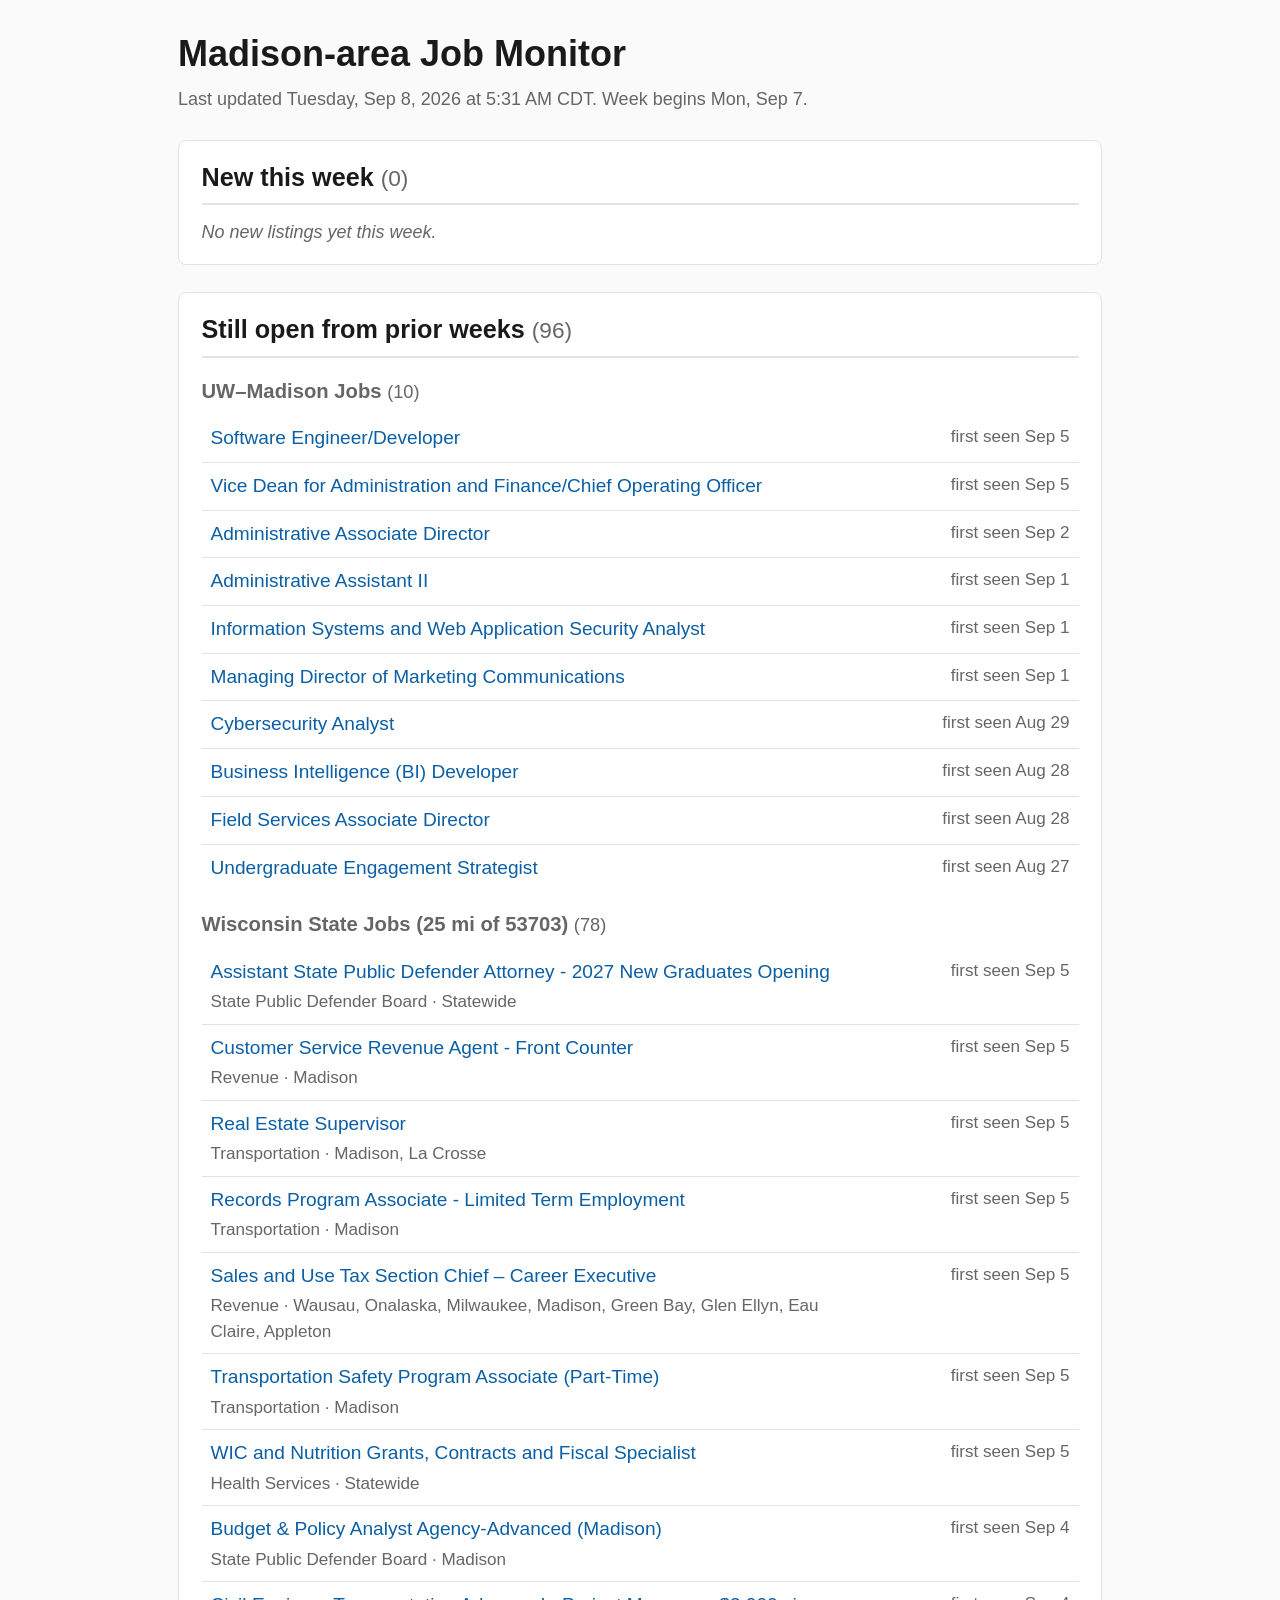
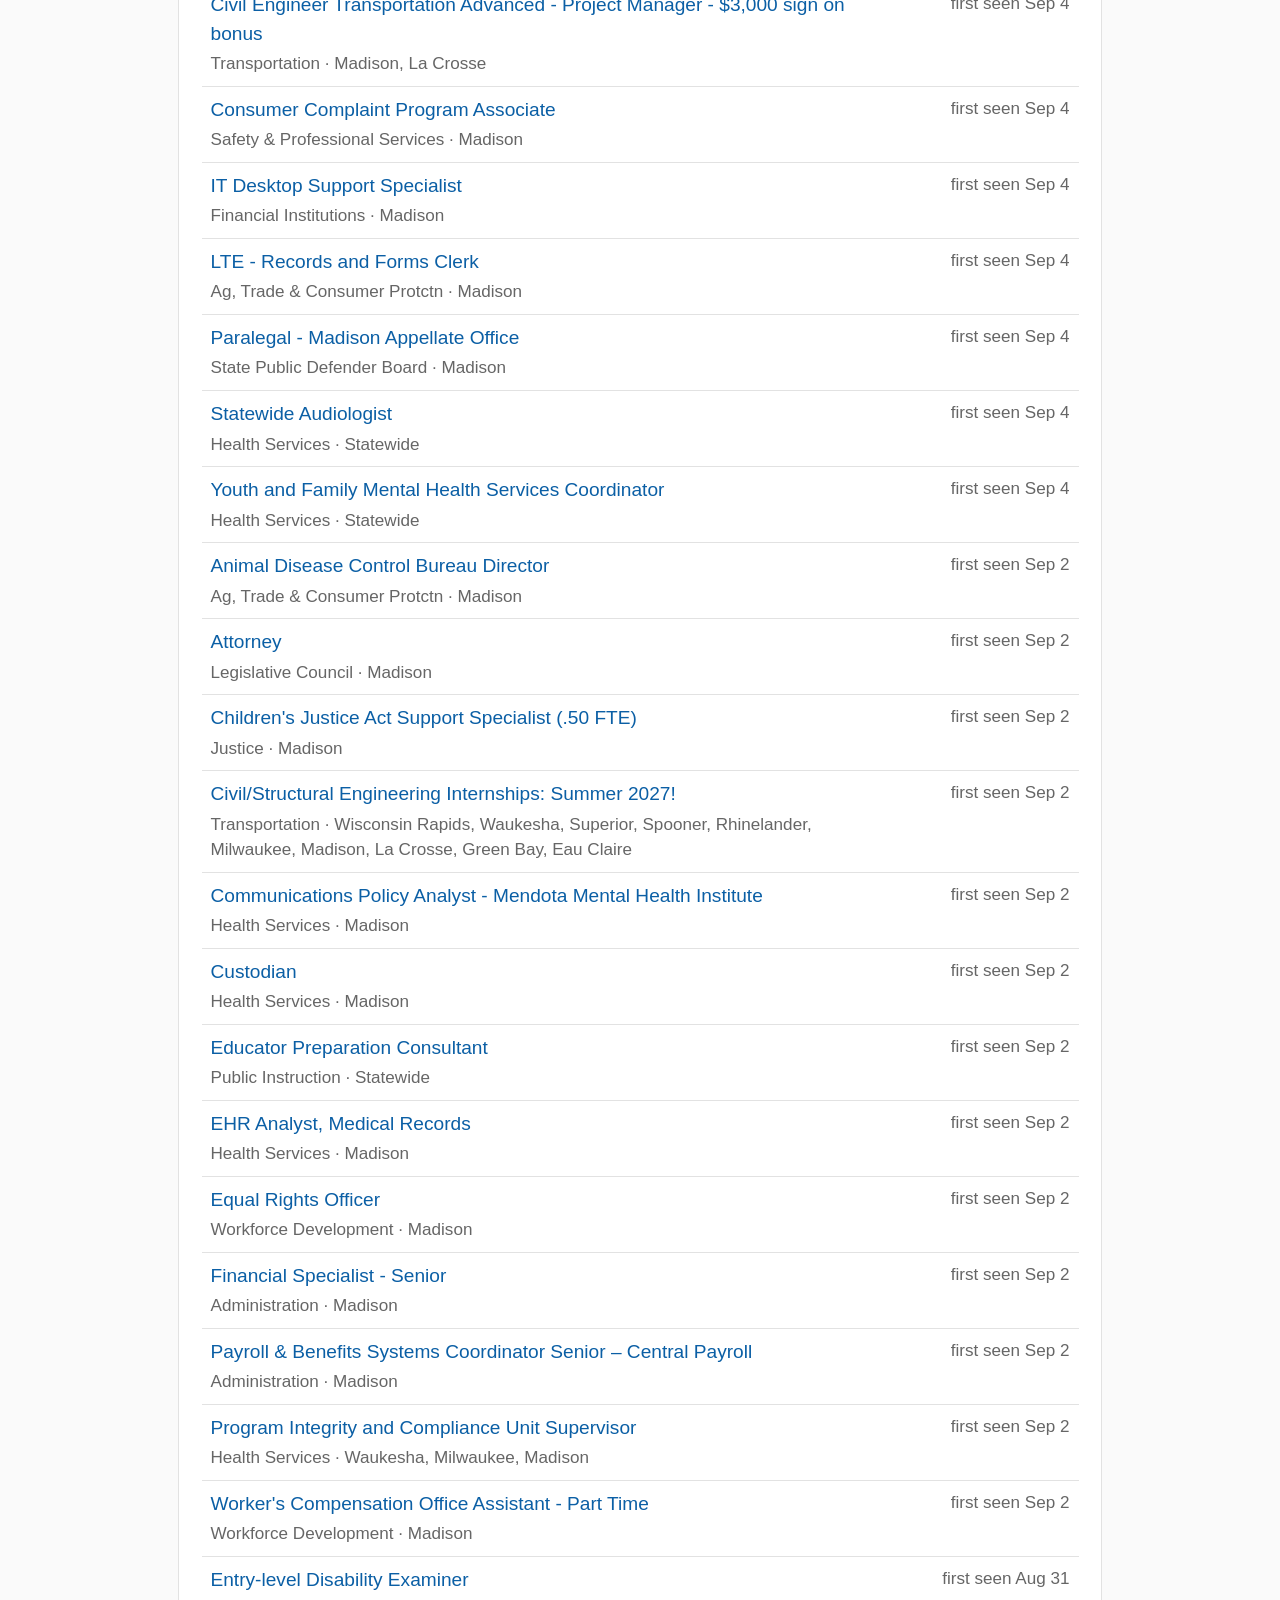
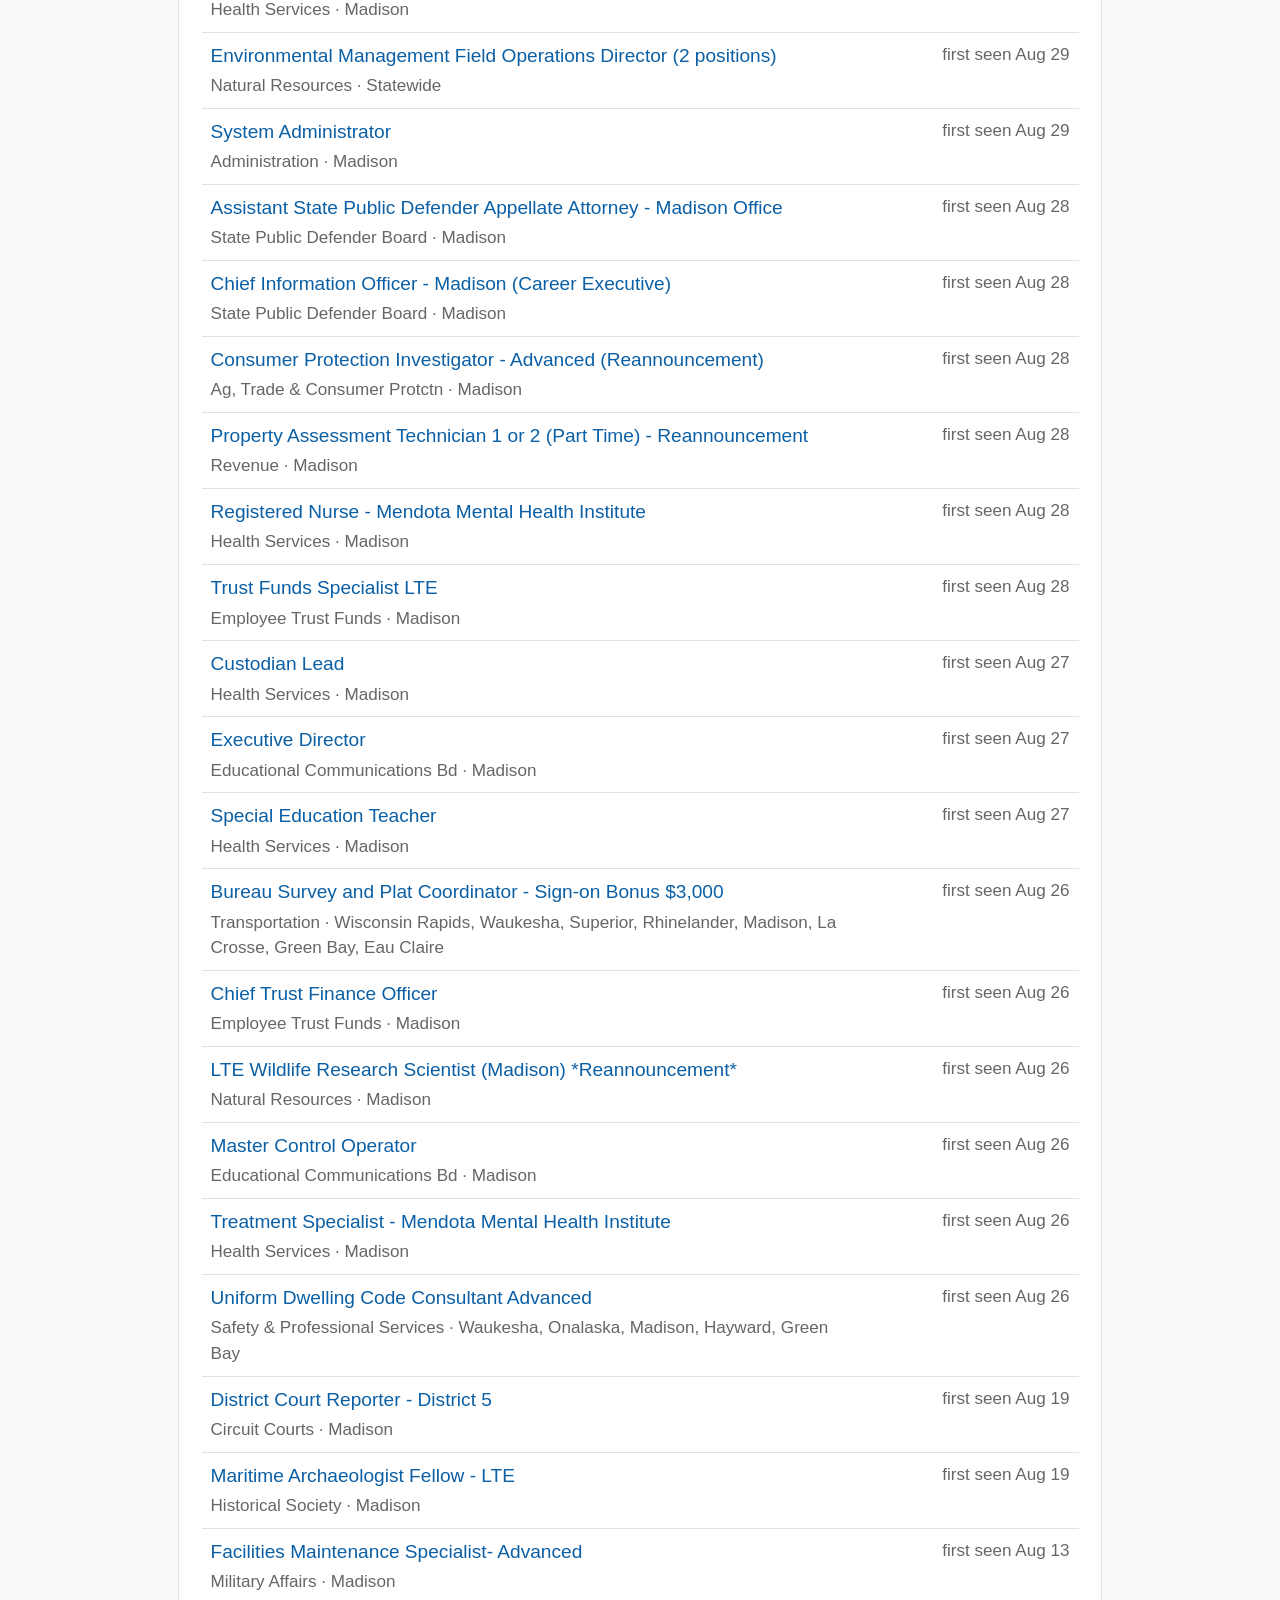
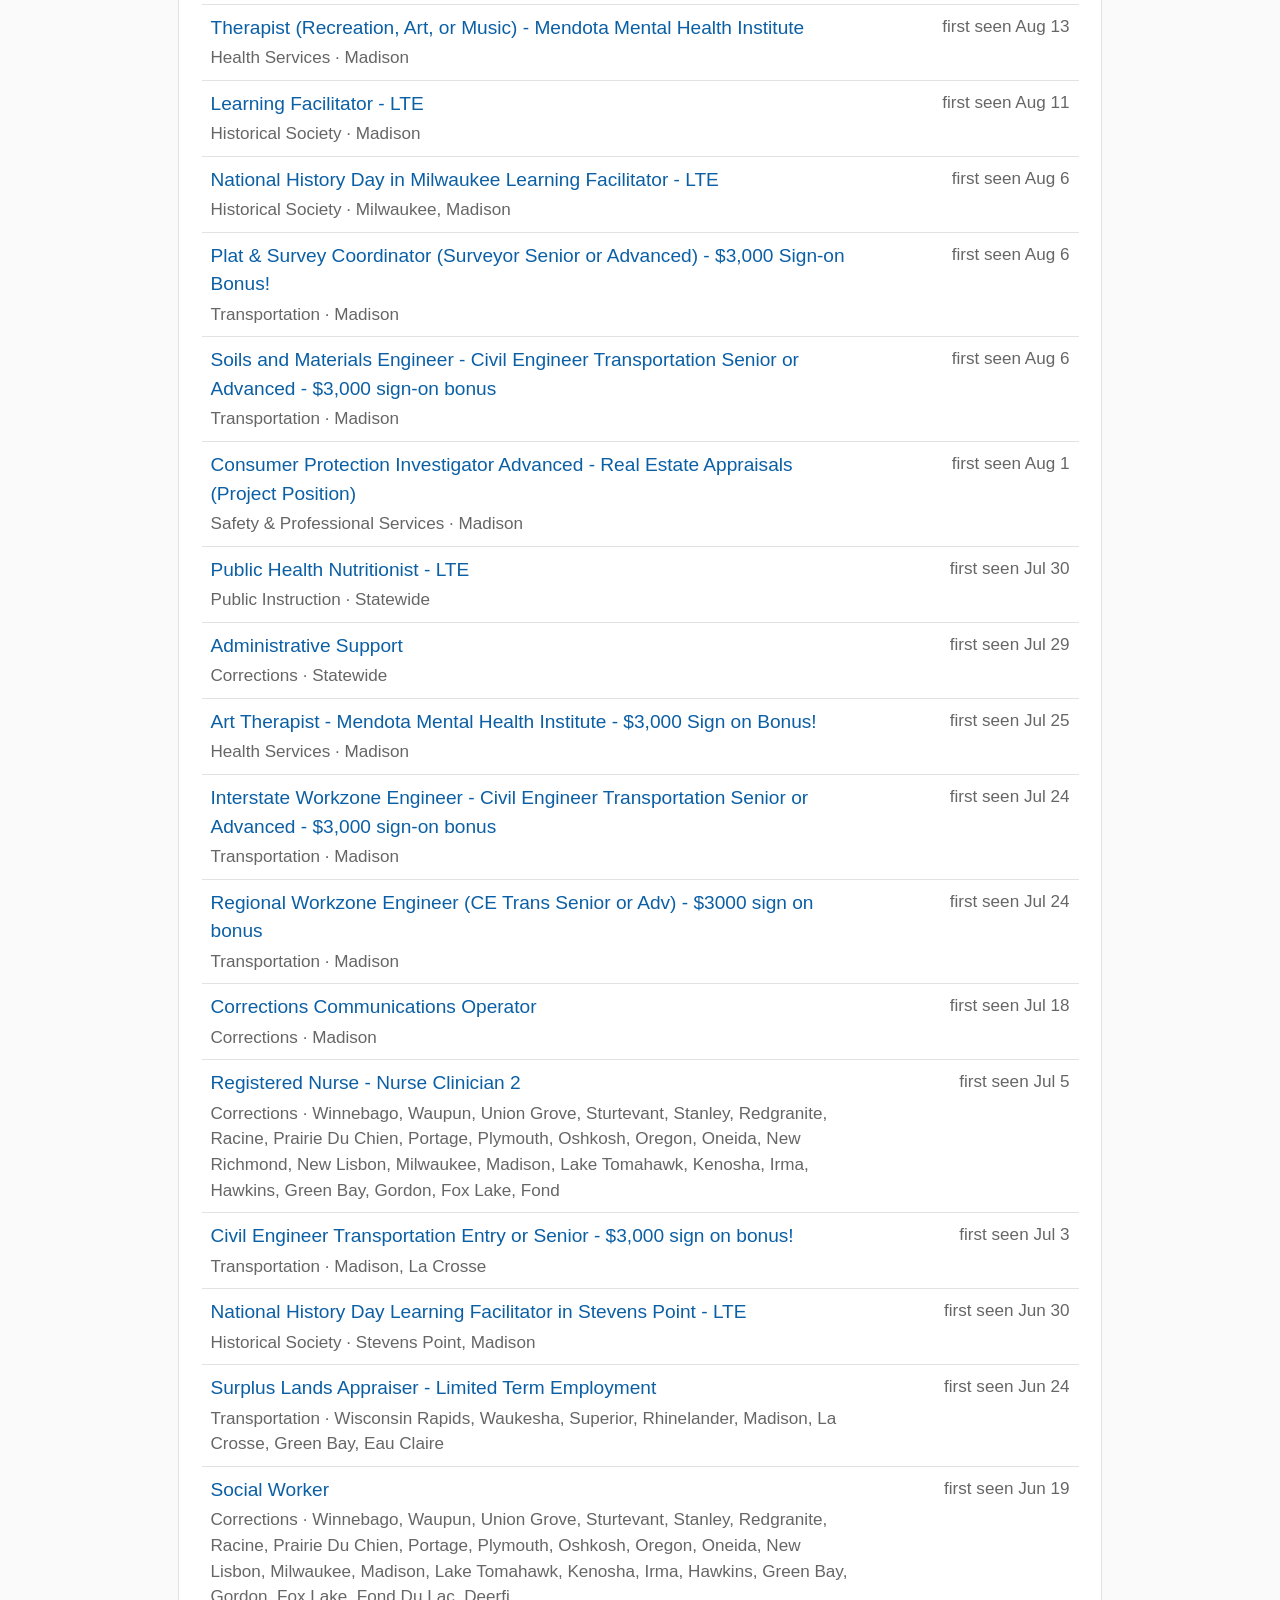
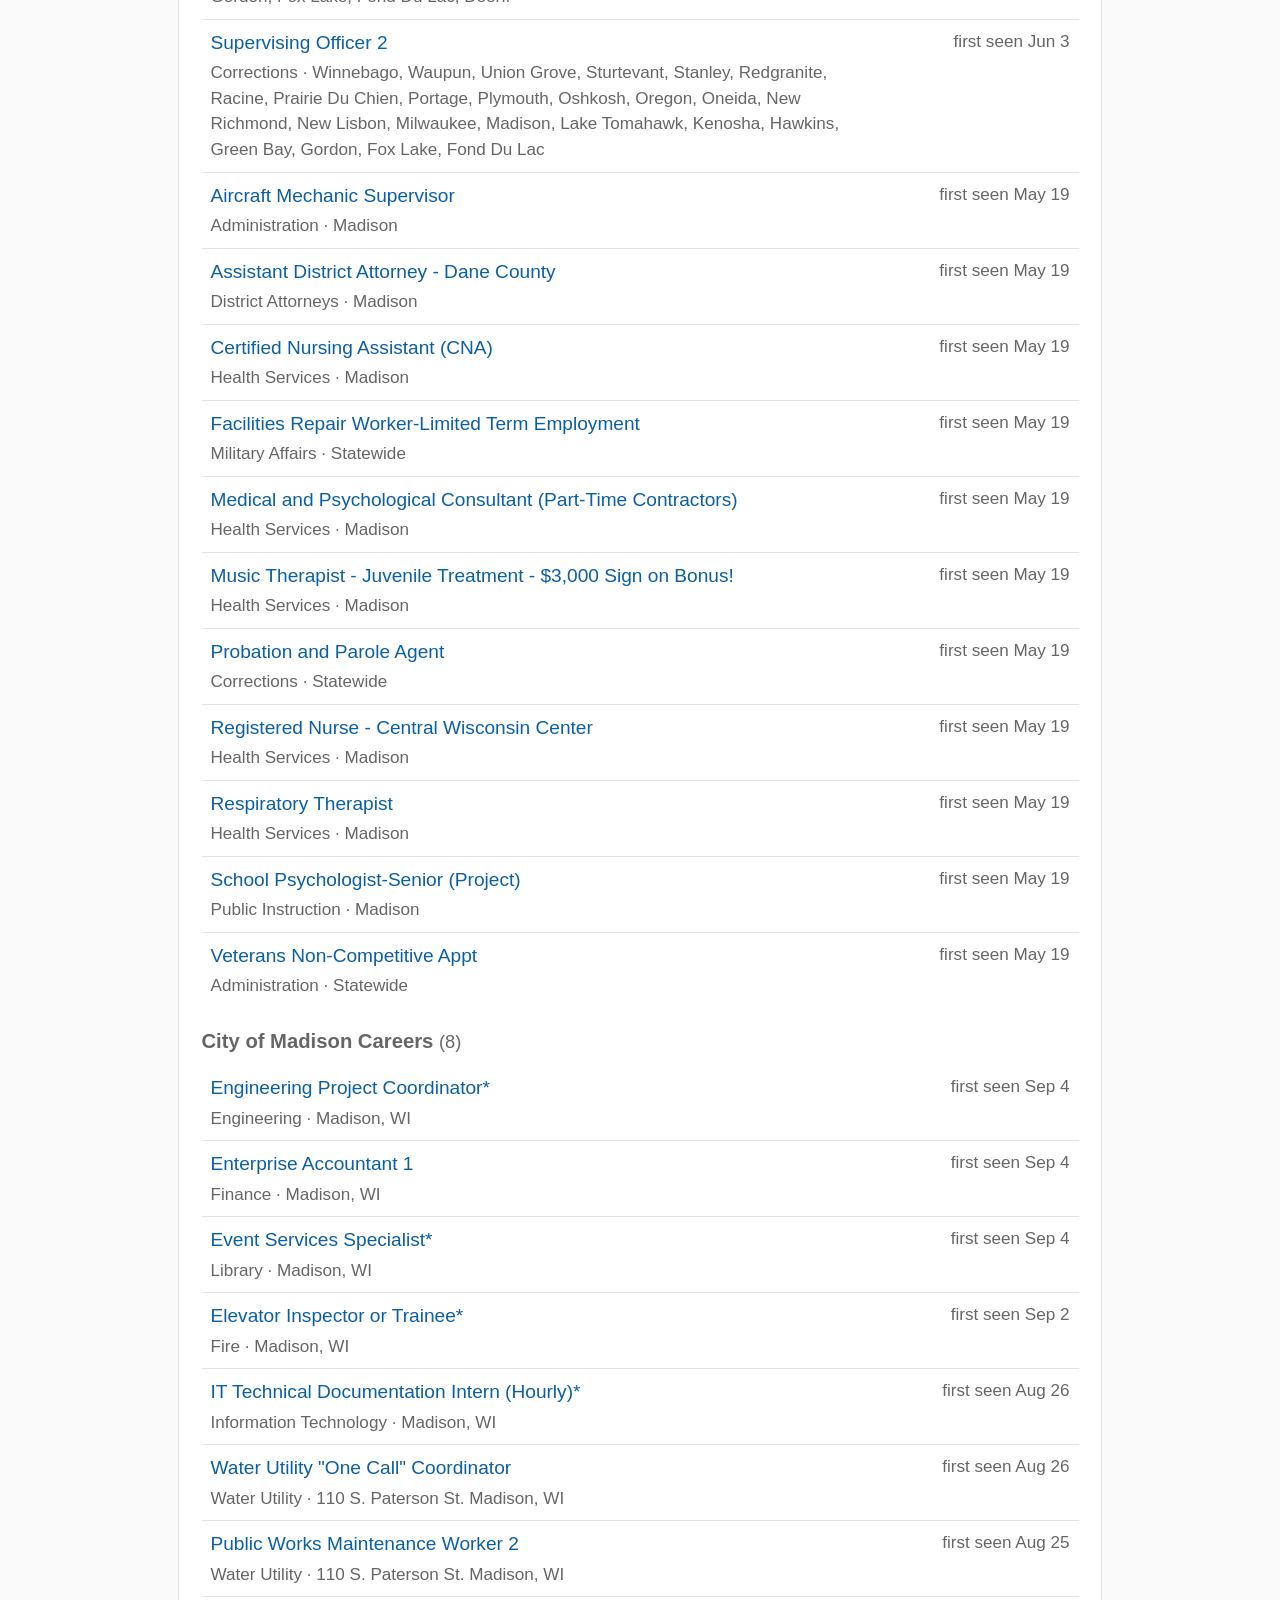
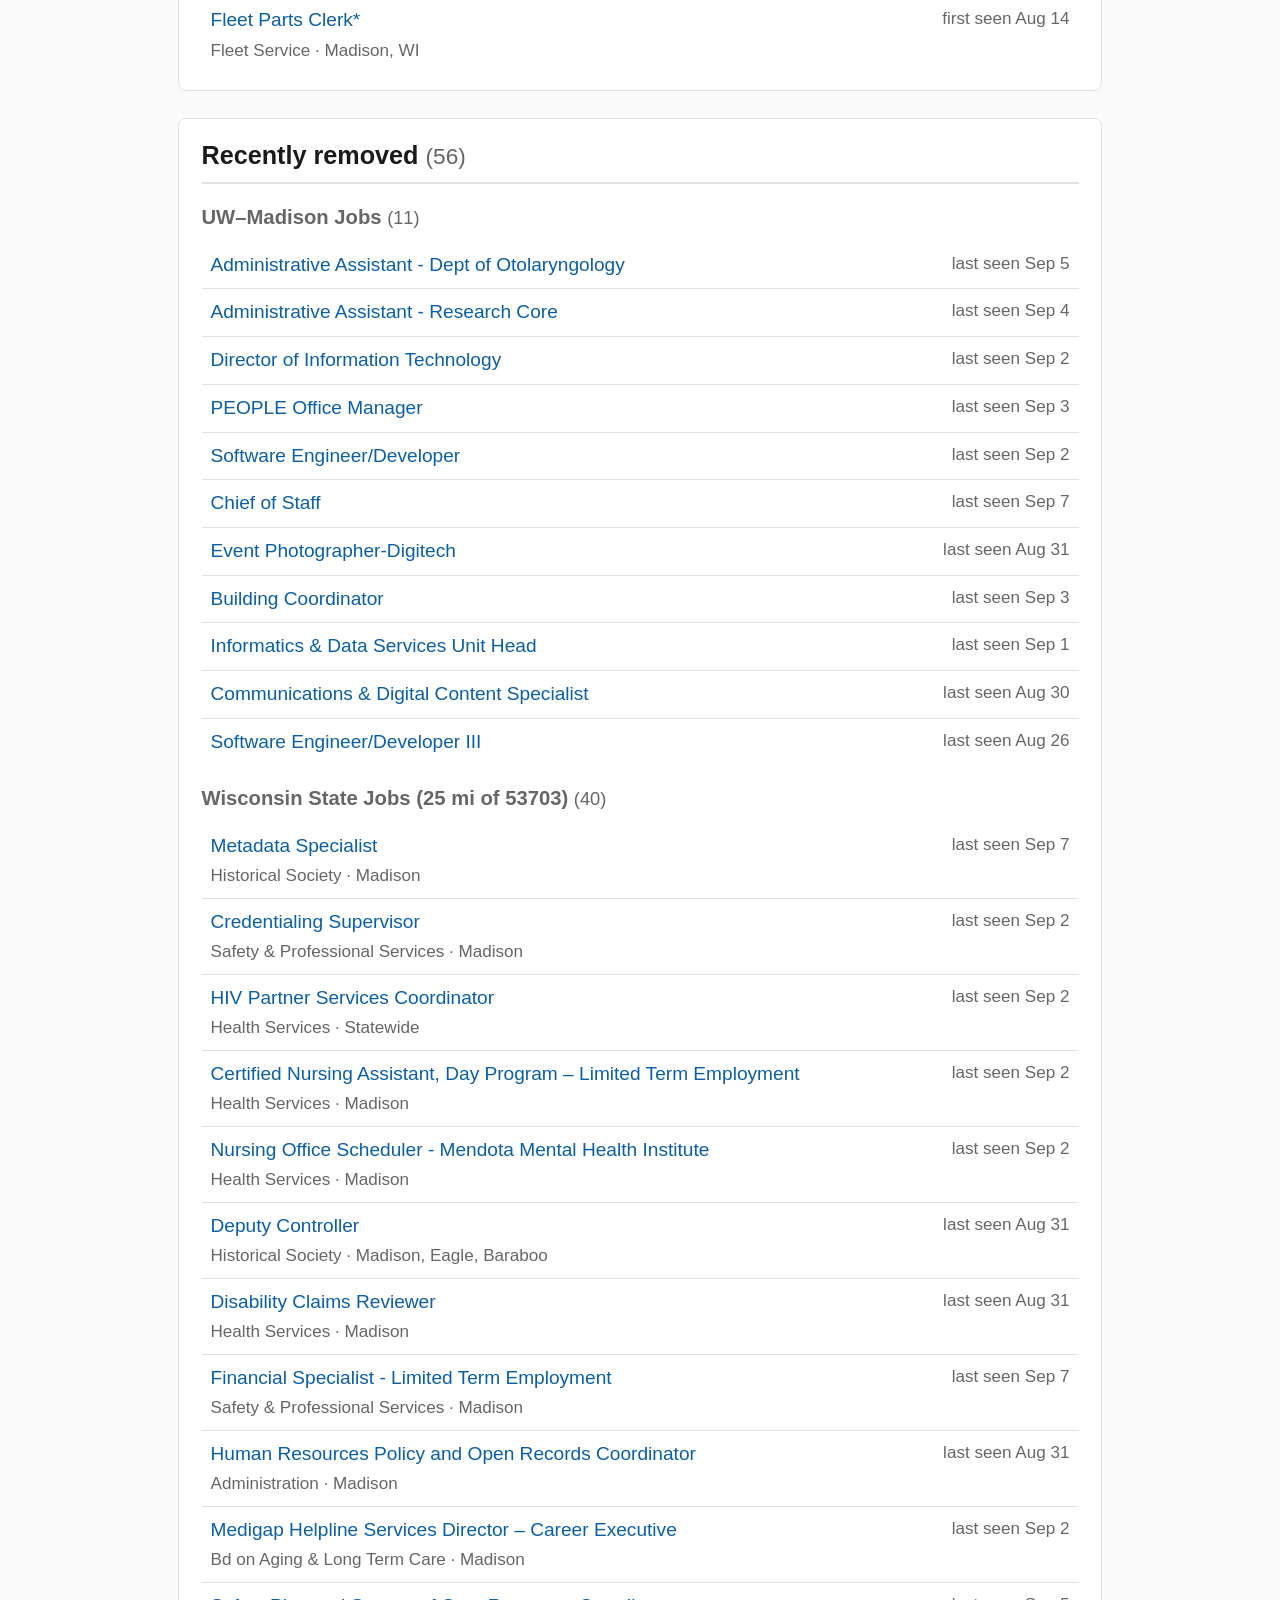
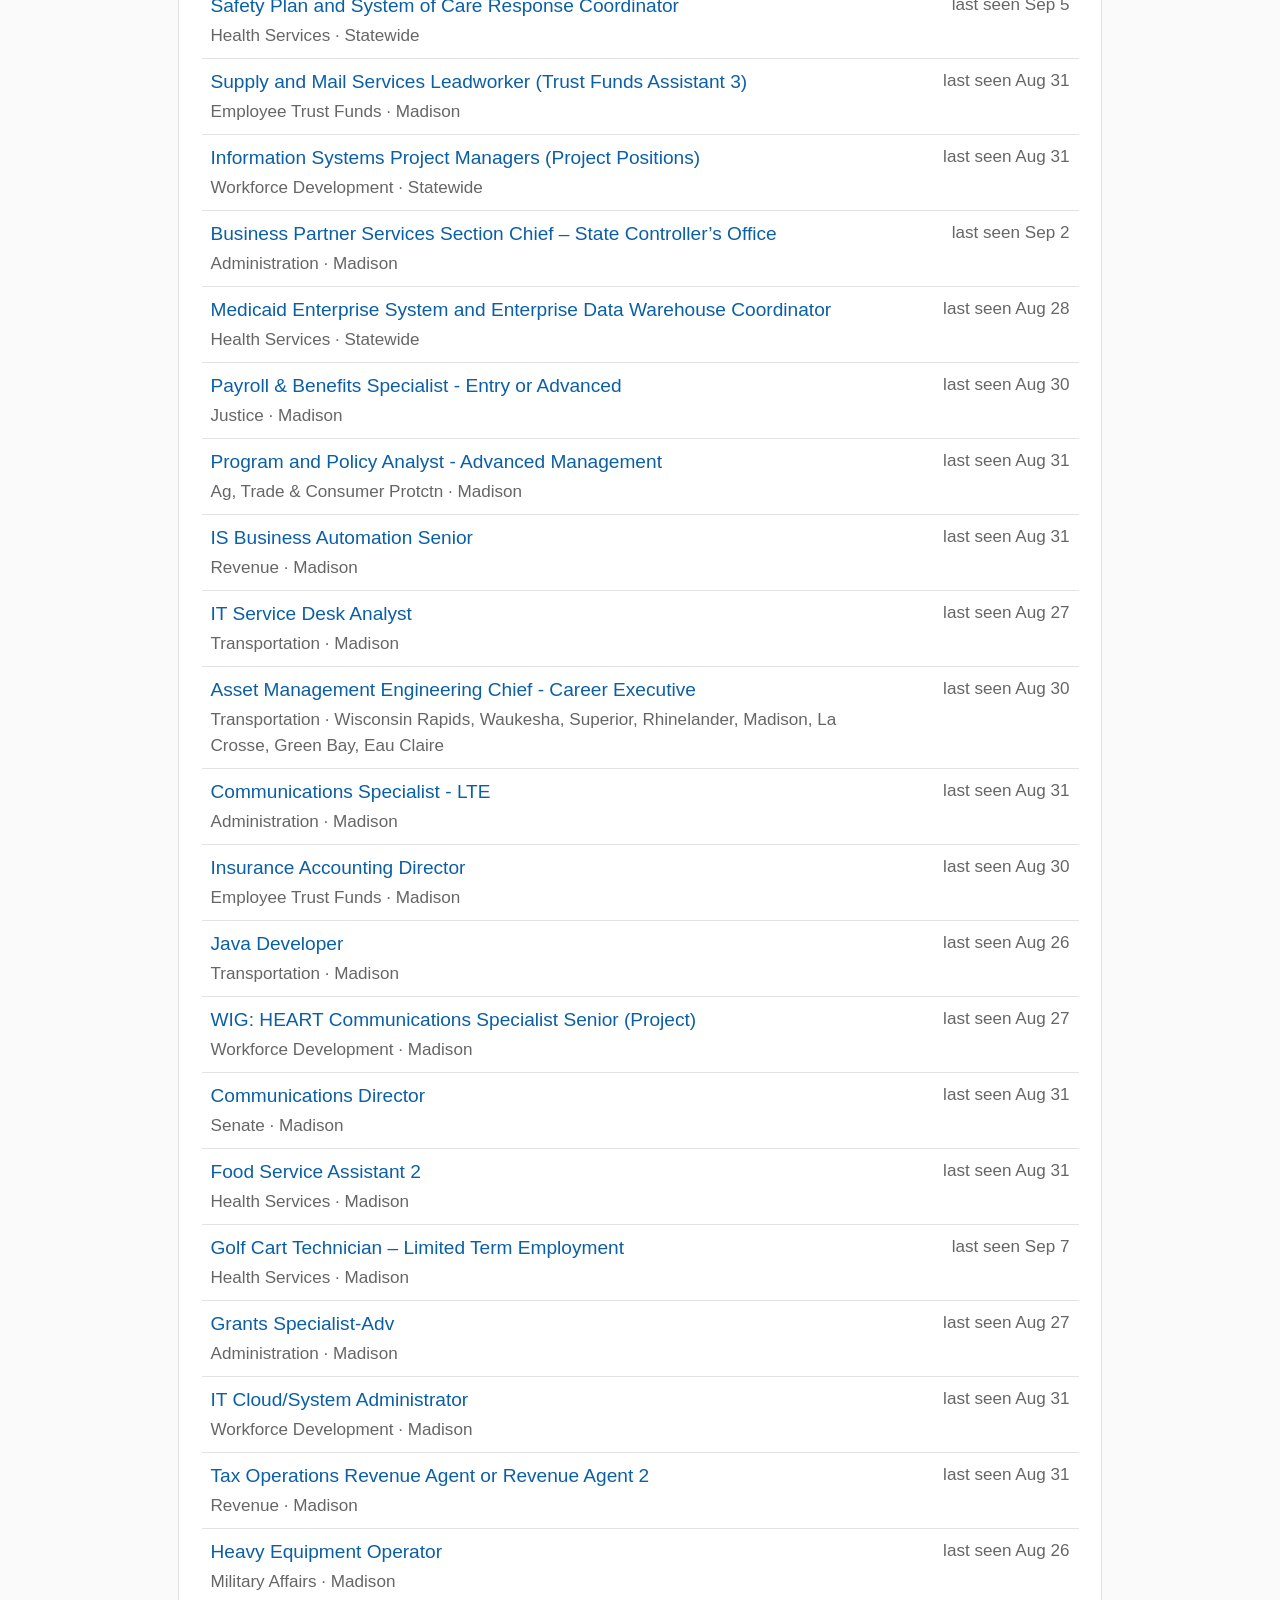
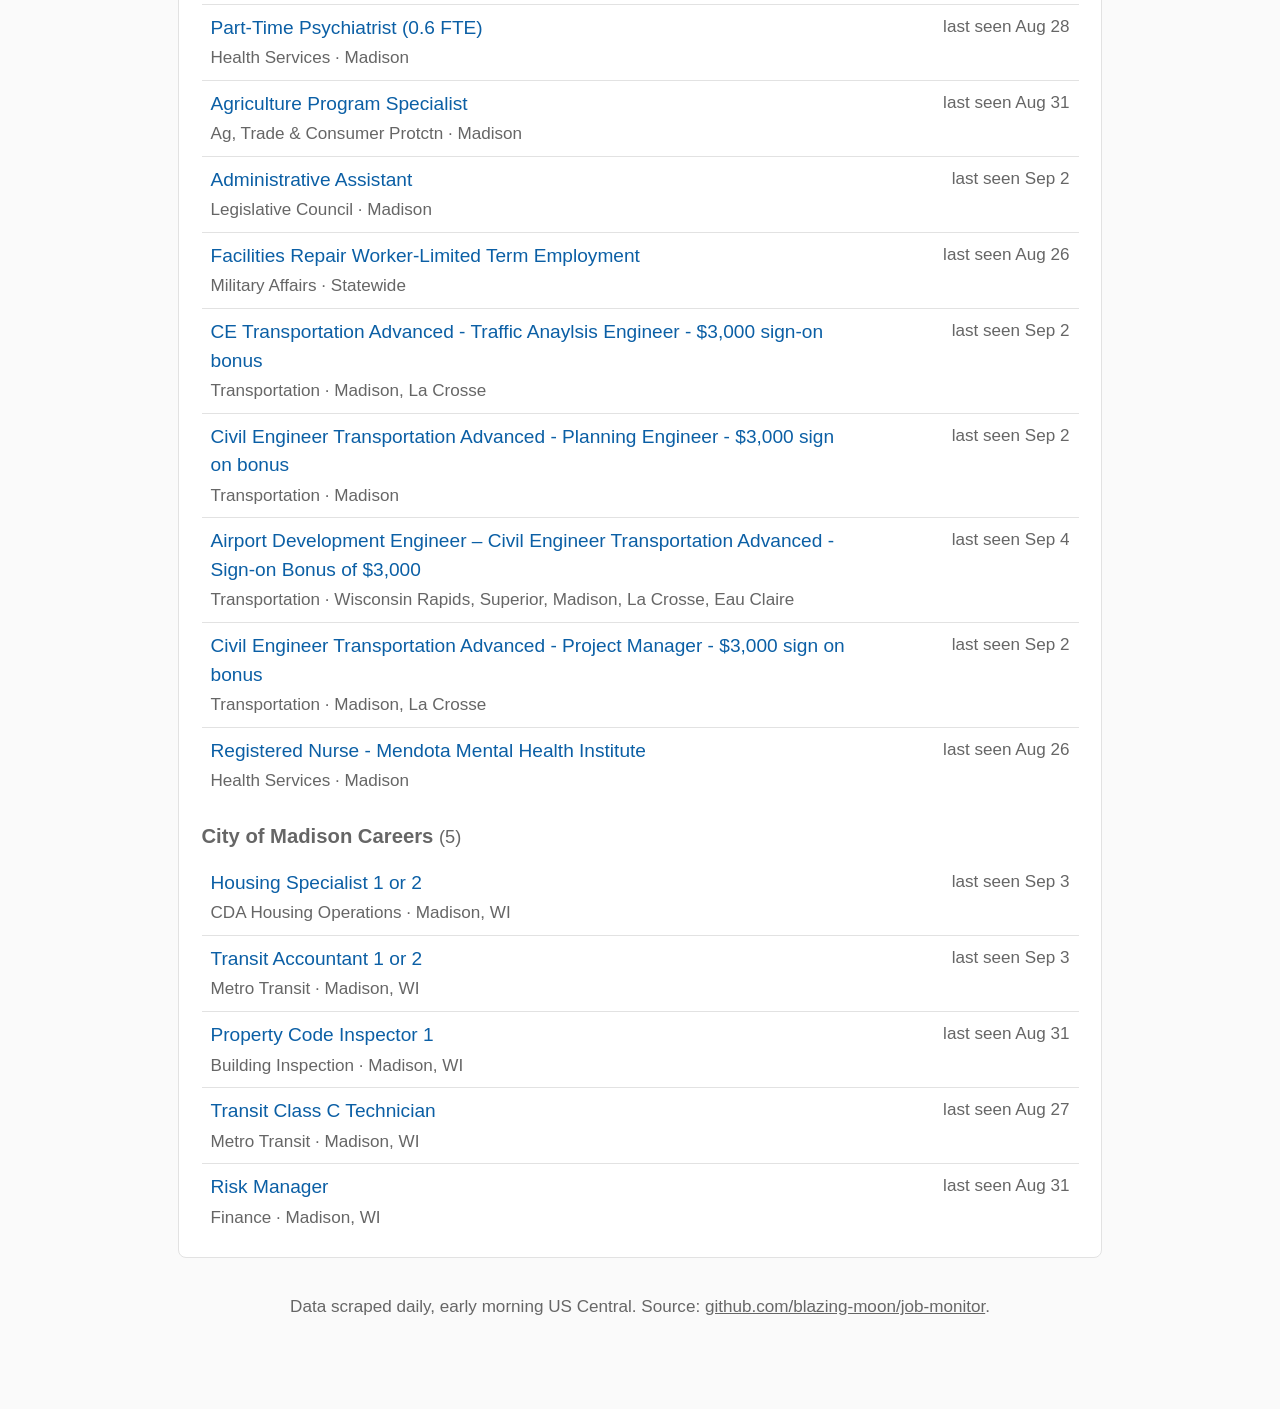
==== commit 31f38119: "scrape: update listings (2026-09-08)" ====
--- a/docs/index.html
+++ b/docs/index.html
@@ -10,12 +10,12 @@
 <body>
 <main class="container">
 <h1>Madison-area Job Monitor</h1>
-<p class="meta">Last updated <time datetime="2026-09-07T11:29:45.058699+00:00">Monday, Sep 7, 2026 at 6:29 AM CDT</time>. Week begins <time datetime="2026-09-07T05:00:00+00:00">Mon, Sep 7</time>.</p>
+<p class="meta">Last updated <time datetime="2026-09-08T10:31:23.266228+00:00">Tuesday, Sep 8, 2026 at 5:31 AM CDT</time>. Week begins <time datetime="2026-09-07T05:00:00+00:00">Mon, Sep 7</time>.</p>
 <section><h2>New this week <span class="count">(0)</span></h2>
 <p class="empty">No new listings yet this week.</p>
 </section>
-<section><h2>Still open from prior weeks <span class="count">(100)</span></h2>
-<h3><a class="srclink" href="https://jobs.wisc.edu/jobs/search?page=1&amp;category_uids%5B%5D=b8deb656947105bcb05785b127aa27ba&amp;category_uids%5B%5D=3137579afa35719380e85ab6a3b52ce7&amp;category_uids%5B%5D=6ebbdab01d8053ced2cb2abd3f5052e9&amp;category_uids%5B%5D=0cab7fcac6928c822828e53a082c754b&amp;category_uids%5B%5D=76683a6dee6b5d4ae2a01990f31e9a94&amp;category_uids%5B%5D=645de1d33d345236341e07c144083b25&amp;cities%5B%5D=Madison&amp;query=madison">UW–Madison Jobs</a> <span class="count">(11)</span></h3>
+<section><h2>Still open from prior weeks <span class="count">(96)</span></h2>
+<h3><a class="srclink" href="https://jobs.wisc.edu/jobs/search?page=1&amp;category_uids%5B%5D=b8deb656947105bcb05785b127aa27ba&amp;category_uids%5B%5D=3137579afa35719380e85ab6a3b52ce7&amp;category_uids%5B%5D=6ebbdab01d8053ced2cb2abd3f5052e9&amp;category_uids%5B%5D=0cab7fcac6928c822828e53a082c754b&amp;category_uids%5B%5D=76683a6dee6b5d4ae2a01990f31e9a94&amp;category_uids%5B%5D=645de1d33d345236341e07c144083b25&amp;cities%5B%5D=Madison&amp;query=madison">UW–Madison Jobs</a> <span class="count">(10)</span></h3>
 <table class="listings"><tbody>
 <tr>
 <td class="title"><a href="https://jobs.wisc.edu/jobs/software-engineer-developer-madison-wisconsin-united-states-eaf9daa6-6ed6-4174-83d9-c96c1588746c">Software Engineer/Developer</a></td>
@@ -57,12 +57,8 @@
 <td class="title"><a href="https://jobs.wisc.edu/jobs/undergraduate-engagement-strategist-madison-wisconsin-united-states">Undergraduate Engagement Strategist</a></td>
 <td class="date">first seen Aug 27</td>
 </tr>
-<tr>
-<td class="title"><a href="https://jobs.wisc.edu/jobs/chief-of-staff-madison-wisconsin-united-states">Chief of Staff</a></td>
-<td class="date">first seen Aug 18</td>
-</tr>
 </tbody></table>
-<h3><a class="srclink" href="https://wisc.jobs/Pages/SearchResults.aspx?keywords=&amp;city=&amp;zip=53703&amp;distance=25">Wisconsin State Jobs (25 mi of 53703)</a> <span class="count">(81)</span></h3>
+<h3><a class="srclink" href="https://wisc.jobs/Pages/SearchResults.aspx?keywords=&amp;city=&amp;zip=53703&amp;distance=25">Wisconsin State Jobs (25 mi of 53703)</a> <span class="count">(78)</span></h3>
 <table class="listings"><tbody>
 <tr>
 <td class="title"><a href="https://wj.wi.gov/psc/wisjobs/CAREERS/HRMS/c/HRS_HRAM_FL.HRS_CG_SEARCH_FL.GBL?Page=HRS_APP_JBPST_FL&amp;Action=U&amp;FOCUS=Applicant&amp;SiteId=1&amp;PostingSeq=1&amp;JobOpeningId=21997">Assistant State Public Defender Attorney - 2027 New Graduates Opening</a><div class="sub">State Public Defender Board &middot; Statewide</div></td>
@@ -70,10 +66,6 @@
 </tr>
 <tr>
 <td class="title"><a href="https://wj.wi.gov/psc/wisjobs/CAREERS/HRMS/c/HRS_HRAM_FL.HRS_CG_SEARCH_FL.GBL?Page=HRS_APP_JBPST_FL&amp;Action=U&amp;FOCUS=Applicant&amp;SiteId=1&amp;PostingSeq=1&amp;JobOpeningId=22002">Customer Service Revenue Agent - Front Counter</a><div class="sub">Revenue &middot; Madison</div></td>
-<td class="date">first seen Sep 5</td>
-</tr>
-<tr>
-<td class="title"><a href="https://wj.wi.gov/psc/wisjobs/CAREERS/HRMS/c/HRS_HRAM_FL.HRS_CG_SEARCH_FL.GBL?Page=HRS_APP_JBPST_FL&amp;Action=U&amp;FOCUS=Applicant&amp;SiteId=1&amp;PostingSeq=1&amp;JobOpeningId=22004">Metadata Specialist</a><div class="sub">Historical Society &middot; Madison</div></td>
 <td class="date">first seen Sep 5</td>
 </tr>
 <tr>
@@ -237,10 +229,6 @@
 <td class="date">first seen Aug 26</td>
 </tr>
 <tr>
-<td class="title"><a href="https://wj.wi.gov/psc/wisjobs/CAREERS/HRMS/c/HRS_HRAM_FL.HRS_CG_SEARCH_FL.GBL?Page=HRS_APP_JBPST_FL&amp;Action=U&amp;FOCUS=Applicant&amp;SiteId=1&amp;PostingSeq=1&amp;JobOpeningId=21864">Financial Specialist - Limited Term Employment</a><div class="sub">Safety &amp; Professional Services &middot; Madison</div></td>
-<td class="date">first seen Aug 26</td>
-</tr>
-<tr>
 <td class="title"><a href="https://wj.wi.gov/psc/wisjobs/CAREERS/HRMS/c/HRS_HRAM_FL.HRS_CG_SEARCH_FL.GBL?Page=HRS_APP_JBPST_FL&amp;Action=U&amp;FOCUS=Applicant&amp;SiteId=1&amp;PostingSeq=1&amp;JobOpeningId=21317">LTE Wildlife Research Scientist (Madison) *Reannouncement*</a><div class="sub">Natural Resources &middot; Madison</div></td>
 <td class="date">first seen Aug 26</td>
 </tr>
@@ -258,10 +246,6 @@
 </tr>
 <tr>
 <td class="title"><a href="https://wj.wi.gov/psc/wisjobs/CAREERS/HRMS/c/HRS_HRAM_FL.HRS_CG_SEARCH_FL.GBL?Page=HRS_APP_JBPST_FL&amp;Action=U&amp;FOCUS=Applicant&amp;SiteId=1&amp;PostingSeq=1&amp;JobOpeningId=21838">District Court Reporter - District 5</a><div class="sub">Circuit Courts &middot; Madison</div></td>
-<td class="date">first seen Aug 19</td>
-</tr>
-<tr>
-<td class="title"><a href="https://wj.wi.gov/psc/wisjobs/CAREERS/HRMS/c/HRS_HRAM_FL.HRS_CG_SEARCH_FL.GBL?Page=HRS_APP_JBPST_FL&amp;Action=U&amp;FOCUS=Applicant&amp;SiteId=1&amp;PostingSeq=1&amp;JobOpeningId=21231">Golf Cart Technician – Limited Term Employment</a><div class="sub">Health Services &middot; Madison</div></td>
 <td class="date">first seen Aug 19</td>
 </tr>
 <tr>
@@ -425,7 +409,7 @@
 </tr>
 </tbody></table>
 </section>
-<section><h2>Recently removed <span class="count">(53)</span></h2>
+<section><h2>Recently removed <span class="count">(56)</span></h2>
 <h3><a class="srclink" href="https://jobs.wisc.edu/jobs/search?page=1&amp;category_uids%5B%5D=b8deb656947105bcb05785b127aa27ba&amp;category_uids%5B%5D=3137579afa35719380e85ab6a3b52ce7&amp;category_uids%5B%5D=6ebbdab01d8053ced2cb2abd3f5052e9&amp;category_uids%5B%5D=0cab7fcac6928c822828e53a082c754b&amp;category_uids%5B%5D=76683a6dee6b5d4ae2a01990f31e9a94&amp;category_uids%5B%5D=645de1d33d345236341e07c144083b25&amp;cities%5B%5D=Madison&amp;query=madison">UW–Madison Jobs</a> <span class="count">(11)</span></h3>
 <table class="listings"><tbody>
 <tr>
@@ -449,6 +433,10 @@
 <td class="date">last seen Sep 2</td>
 </tr>
 <tr>
+<td class="title"><a href="https://jobs.wisc.edu/jobs/chief-of-staff-madison-wisconsin-united-states">Chief of Staff</a></td>
+<td class="date">last seen Sep 7</td>
+</tr>
+<tr>
 <td class="title"><a href="https://jobs.wisc.edu/jobs/event-photographer-digitech-madison-wisconsin-united-states">Event Photographer-Digitech</a></td>
 <td class="date">last seen Aug 31</td>
 </tr>
@@ -457,10 +445,6 @@
 <td class="date">last seen Sep 3</td>
 </tr>
 <tr>
-<td class="title"><a href="https://jobs.wisc.edu/jobs/assistant-director-of-graduate-training-administration-madison-wisconsin-united-states">Assistant Director of Graduate Training Administration</a></td>
-<td class="date">last seen Aug 25</td>
-</tr>
-<tr>
 <td class="title"><a href="https://jobs.wisc.edu/jobs/informatics-data-services-unit-head-madison-wisconsin-united-states">Informatics &amp; Data Services Unit Head</a></td>
 <td class="date">last seen Sep 1</td>
 </tr>
@@ -473,9 +457,13 @@
 <td class="date">last seen Aug 26</td>
 </tr>
 </tbody></table>
-<h3><a class="srclink" href="https://wisc.jobs/Pages/SearchResults.aspx?keywords=&amp;city=&amp;zip=53703&amp;distance=25">Wisconsin State Jobs (25 mi of 53703)</a> <span class="count">(37)</span></h3>
+<h3><a class="srclink" href="https://wisc.jobs/Pages/SearchResults.aspx?keywords=&amp;city=&amp;zip=53703&amp;distance=25">Wisconsin State Jobs (25 mi of 53703)</a> <span class="count">(40)</span></h3>
 <table class="listings"><tbody>
 <tr>
+<td class="title"><a href="https://wj.wi.gov/psc/wisjobs/CAREERS/HRMS/c/HRS_HRAM_FL.HRS_CG_SEARCH_FL.GBL?Page=HRS_APP_JBPST_FL&amp;Action=U&amp;FOCUS=Applicant&amp;SiteId=1&amp;PostingSeq=1&amp;JobOpeningId=22004">Metadata Specialist</a><div class="sub">Historical Society &middot; Madison</div></td>
+<td class="date">last seen Sep 7</td>
+</tr>
+<tr>
 <td class="title"><a href="https://wj.wi.gov/psc/wisjobs/CAREERS/HRMS/c/HRS_HRAM_FL.HRS_CG_SEARCH_FL.GBL?Page=HRS_APP_JBPST_FL&amp;Action=U&amp;FOCUS=Applicant&amp;SiteId=1&amp;PostingSeq=1&amp;JobOpeningId=21919">Credentialing Supervisor</a><div class="sub">Safety &amp; Professional Services &middot; Madison</div></td>
 <td class="date">last seen Sep 2</td>
 </tr>
@@ -498,6 +486,10 @@
 <tr>
 <td class="title"><a href="https://wj.wi.gov/psc/wisjobs/CAREERS/HRMS/c/HRS_HRAM_FL.HRS_CG_SEARCH_FL.GBL?Page=HRS_APP_JBPST_FL&amp;Action=U&amp;FOCUS=Applicant&amp;SiteId=1&amp;PostingSeq=1&amp;JobOpeningId=21885">Disability Claims Reviewer</a><div class="sub">Health Services &middot; Madison</div></td>
 <td class="date">last seen Aug 31</td>
+</tr>
+<tr>
+<td class="title"><a href="https://wj.wi.gov/psc/wisjobs/CAREERS/HRMS/c/HRS_HRAM_FL.HRS_CG_SEARCH_FL.GBL?Page=HRS_APP_JBPST_FL&amp;Action=U&amp;FOCUS=Applicant&amp;SiteId=1&amp;PostingSeq=1&amp;JobOpeningId=21864">Financial Specialist - Limited Term Employment</a><div class="sub">Safety &amp; Professional Services &middot; Madison</div></td>
+<td class="date">last seen Sep 7</td>
 </tr>
 <tr>
 <td class="title"><a href="https://wj.wi.gov/psc/wisjobs/CAREERS/HRMS/c/HRS_HRAM_FL.HRS_CG_SEARCH_FL.GBL?Page=HRS_APP_JBPST_FL&amp;Action=U&amp;FOCUS=Applicant&amp;SiteId=1&amp;PostingSeq=1&amp;JobOpeningId=21891">Human Resources Policy and Open Records Coordinator</a><div class="sub">Administration &middot; Madison</div></td>
@@ -570,6 +562,10 @@
 <tr>
 <td class="title"><a href="https://wj.wi.gov/psc/wisjobs/CAREERS/HRMS/c/HRS_HRAM_FL.HRS_CG_SEARCH_FL.GBL?Page=HRS_APP_JBPST_FL&amp;Action=U&amp;FOCUS=Applicant&amp;SiteId=1&amp;PostingSeq=1&amp;JobOpeningId=21837">Food Service Assistant 2</a><div class="sub">Health Services &middot; Madison</div></td>
 <td class="date">last seen Aug 31</td>
+</tr>
+<tr>
+<td class="title"><a href="https://wj.wi.gov/psc/wisjobs/CAREERS/HRMS/c/HRS_HRAM_FL.HRS_CG_SEARCH_FL.GBL?Page=HRS_APP_JBPST_FL&amp;Action=U&amp;FOCUS=Applicant&amp;SiteId=1&amp;PostingSeq=1&amp;JobOpeningId=21231">Golf Cart Technician – Limited Term Employment</a><div class="sub">Health Services &middot; Madison</div></td>
+<td class="date">last seen Sep 7</td>
 </tr>
 <tr>
 <td class="title"><a href="https://wj.wi.gov/psc/wisjobs/CAREERS/HRMS/c/HRS_HRAM_FL.HRS_CG_SEARCH_FL.GBL?Page=HRS_APP_JBPST_FL&amp;Action=U&amp;FOCUS=Applicant&amp;SiteId=1&amp;PostingSeq=1&amp;JobOpeningId=21823">Grants Specialist-Adv</a><div class="sub">Administration &middot; Madison</div></td>
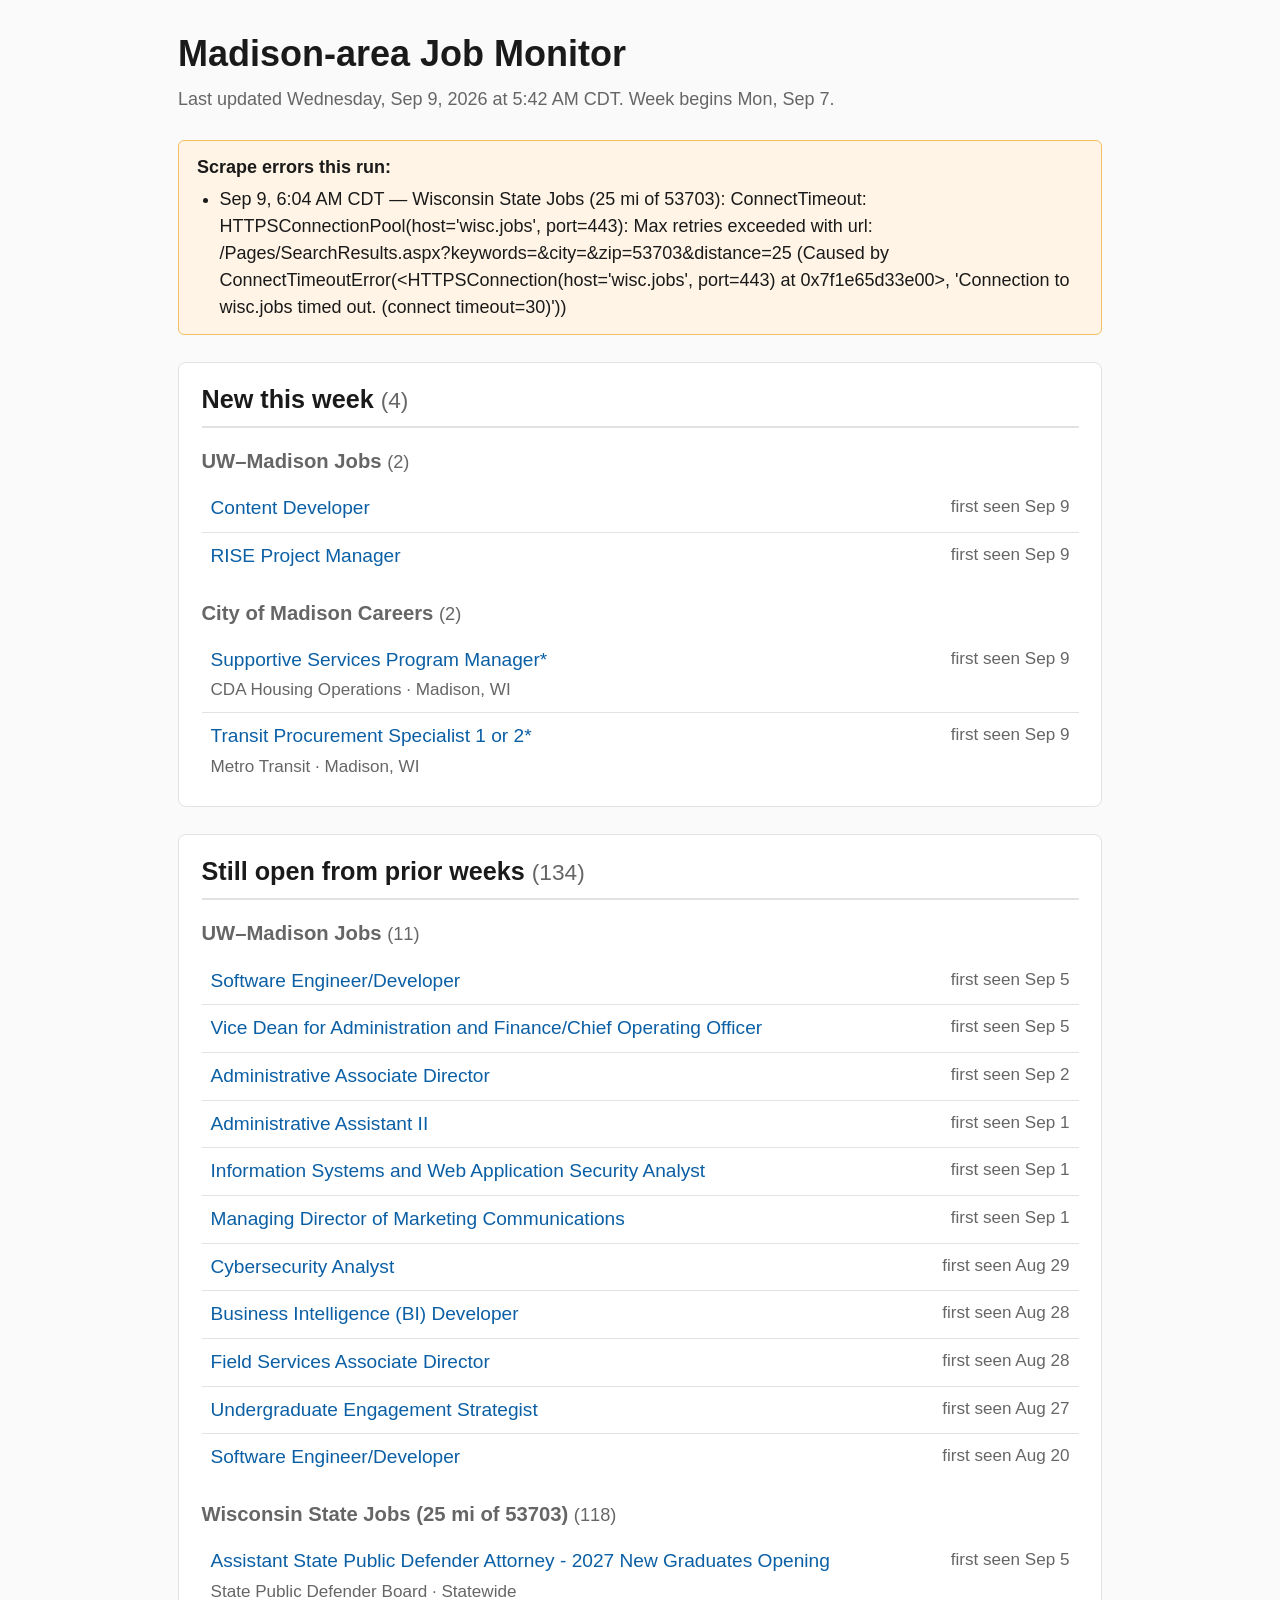
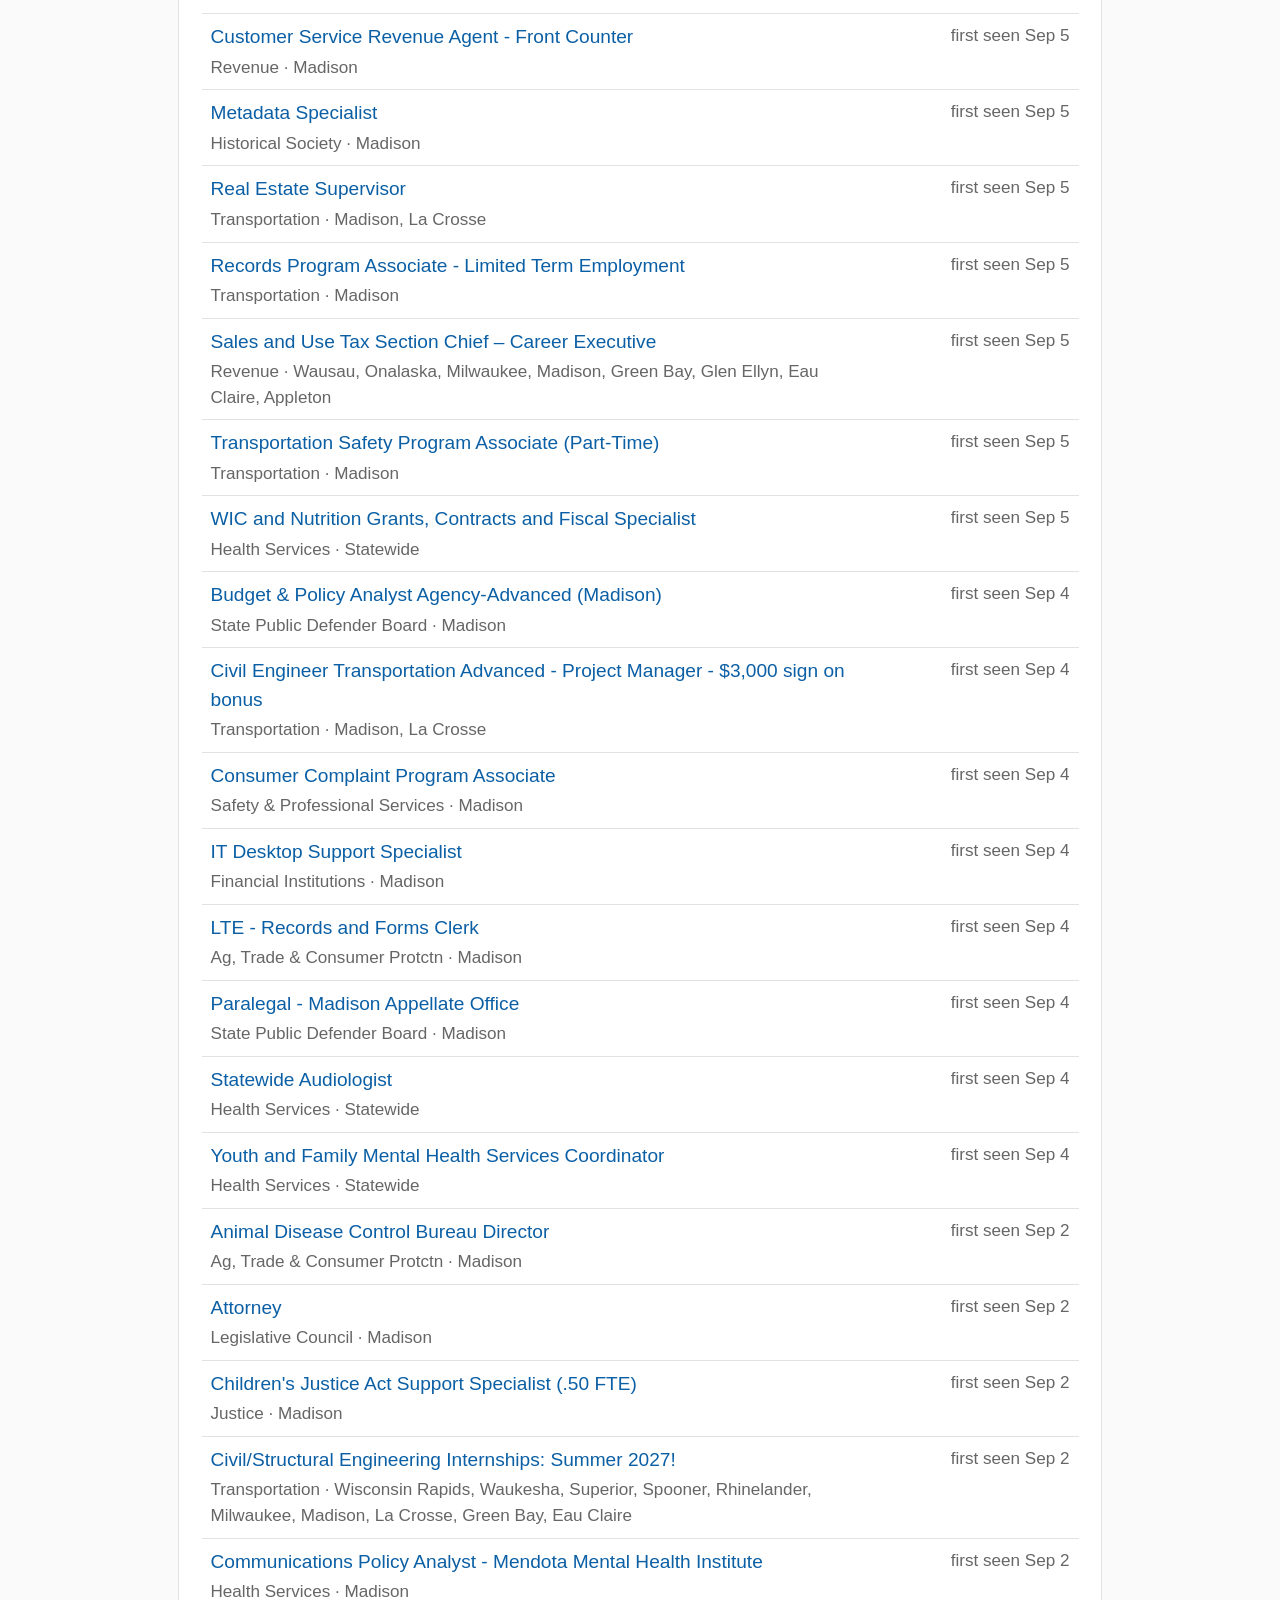
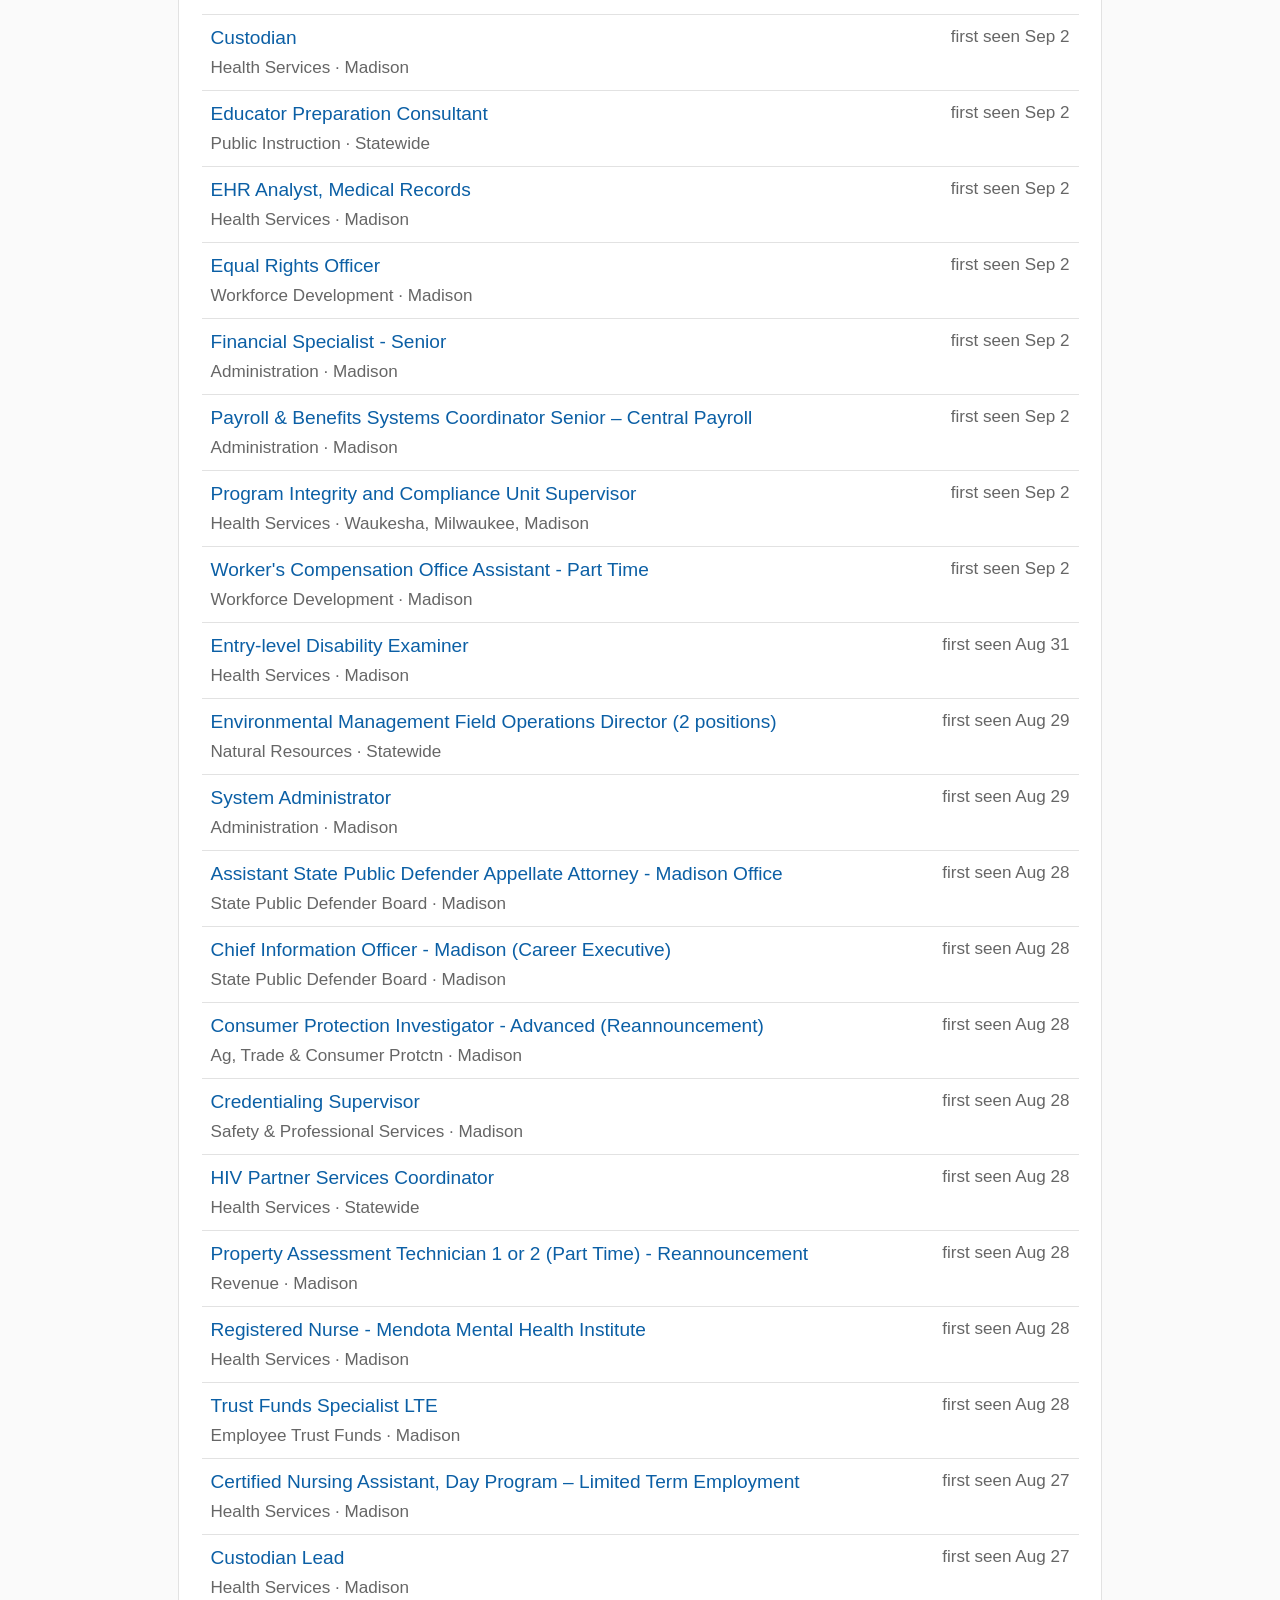
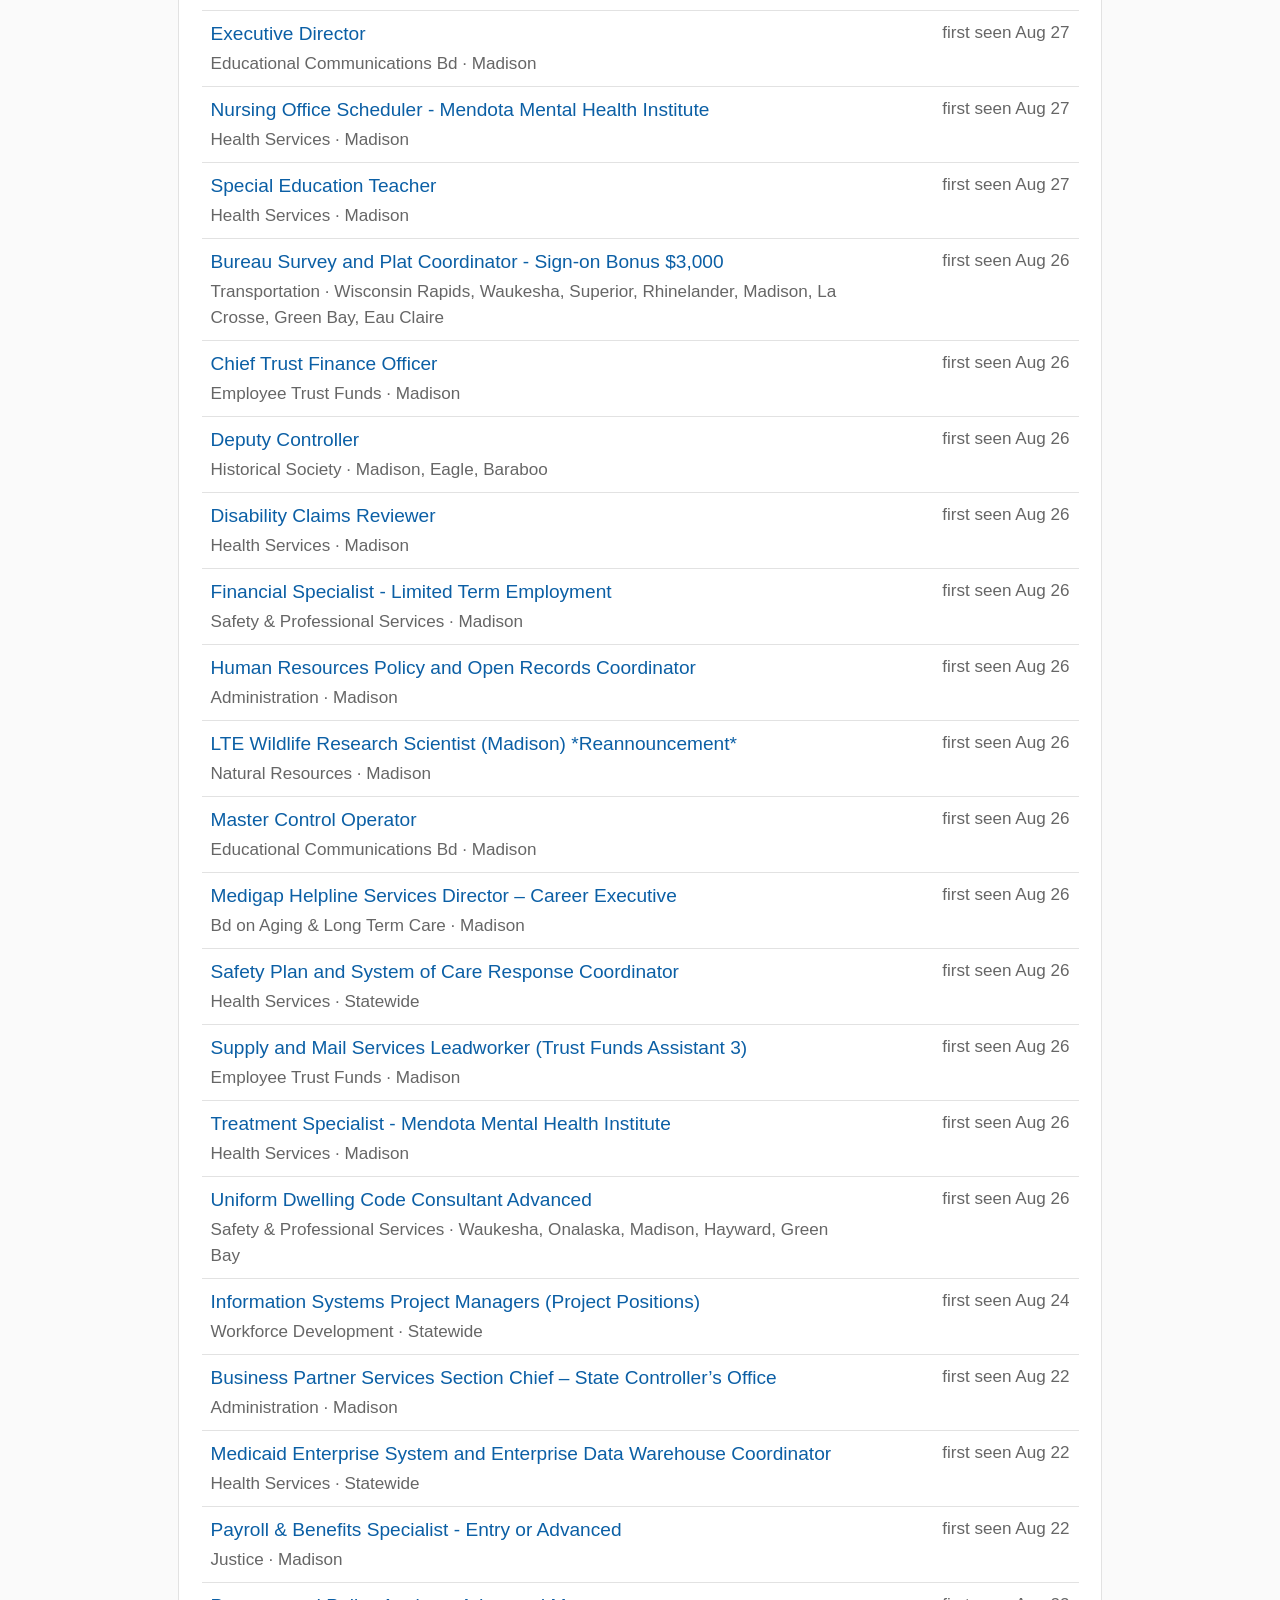
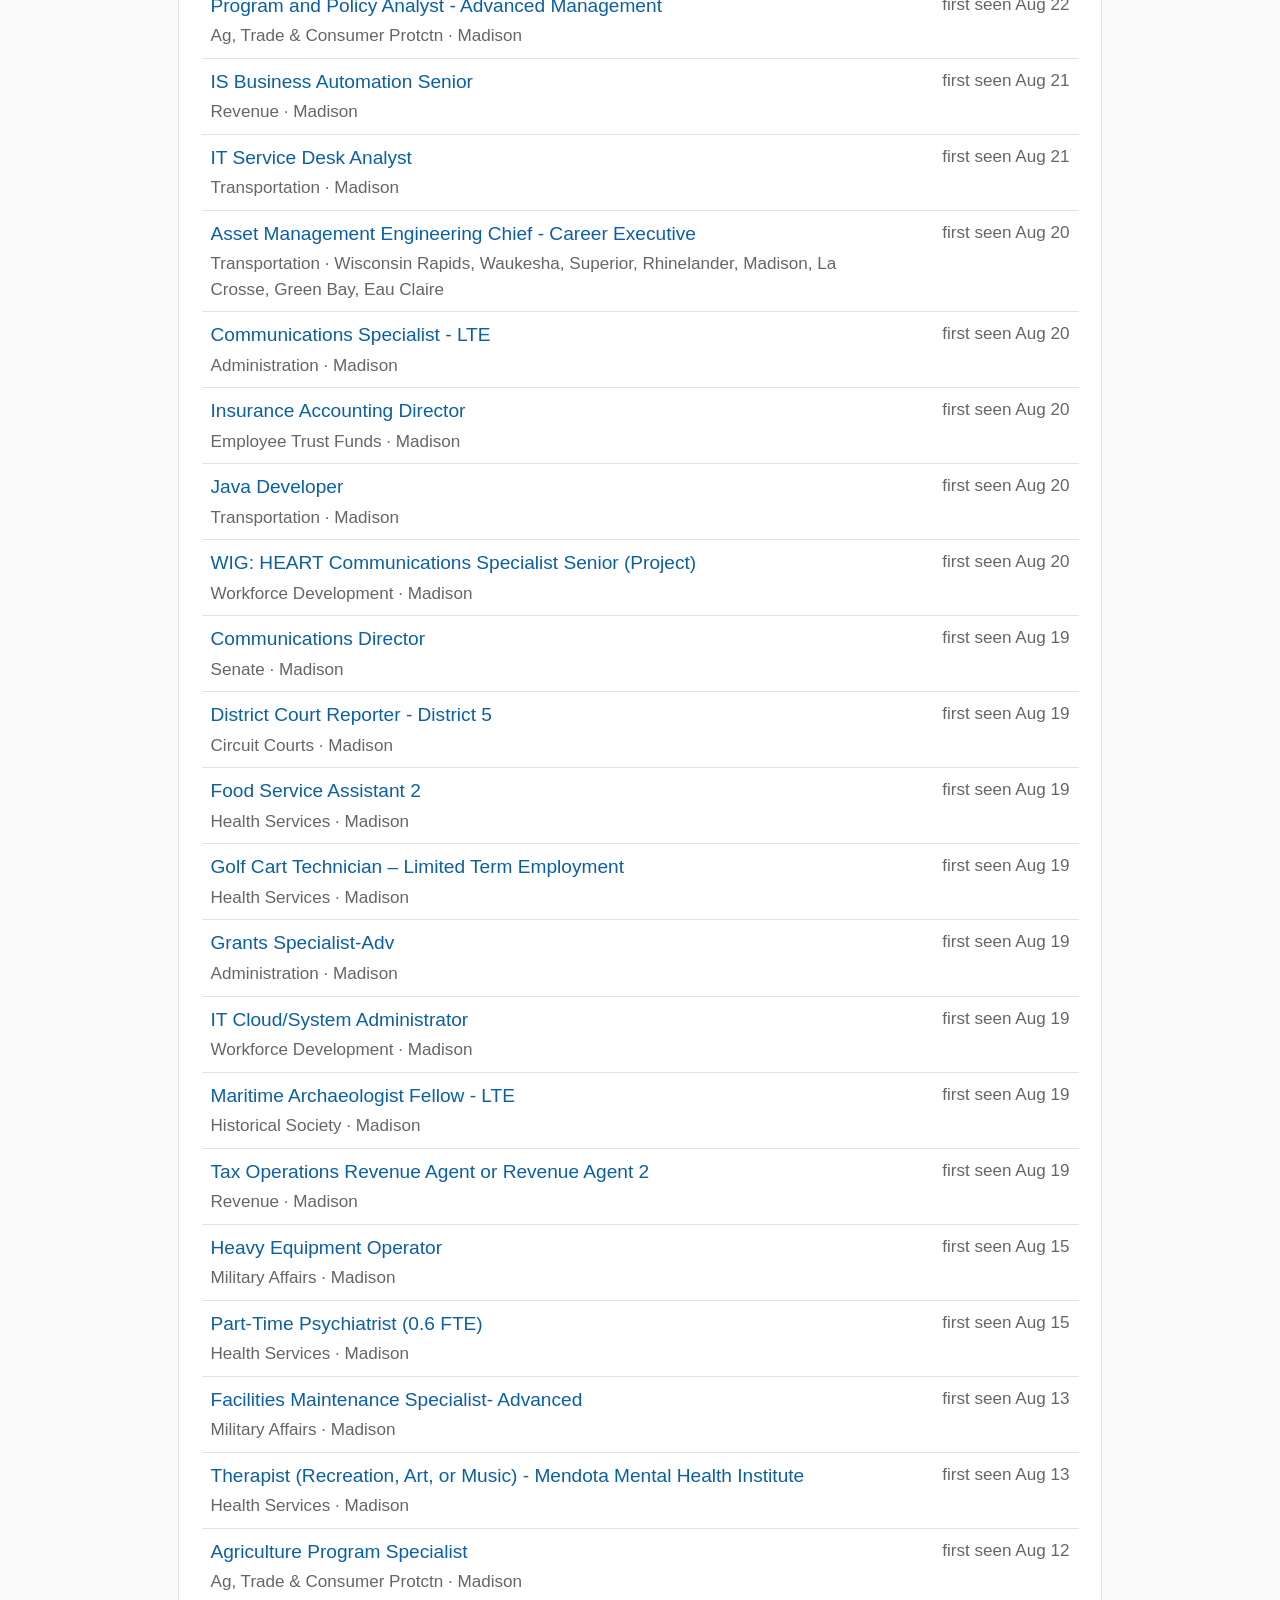
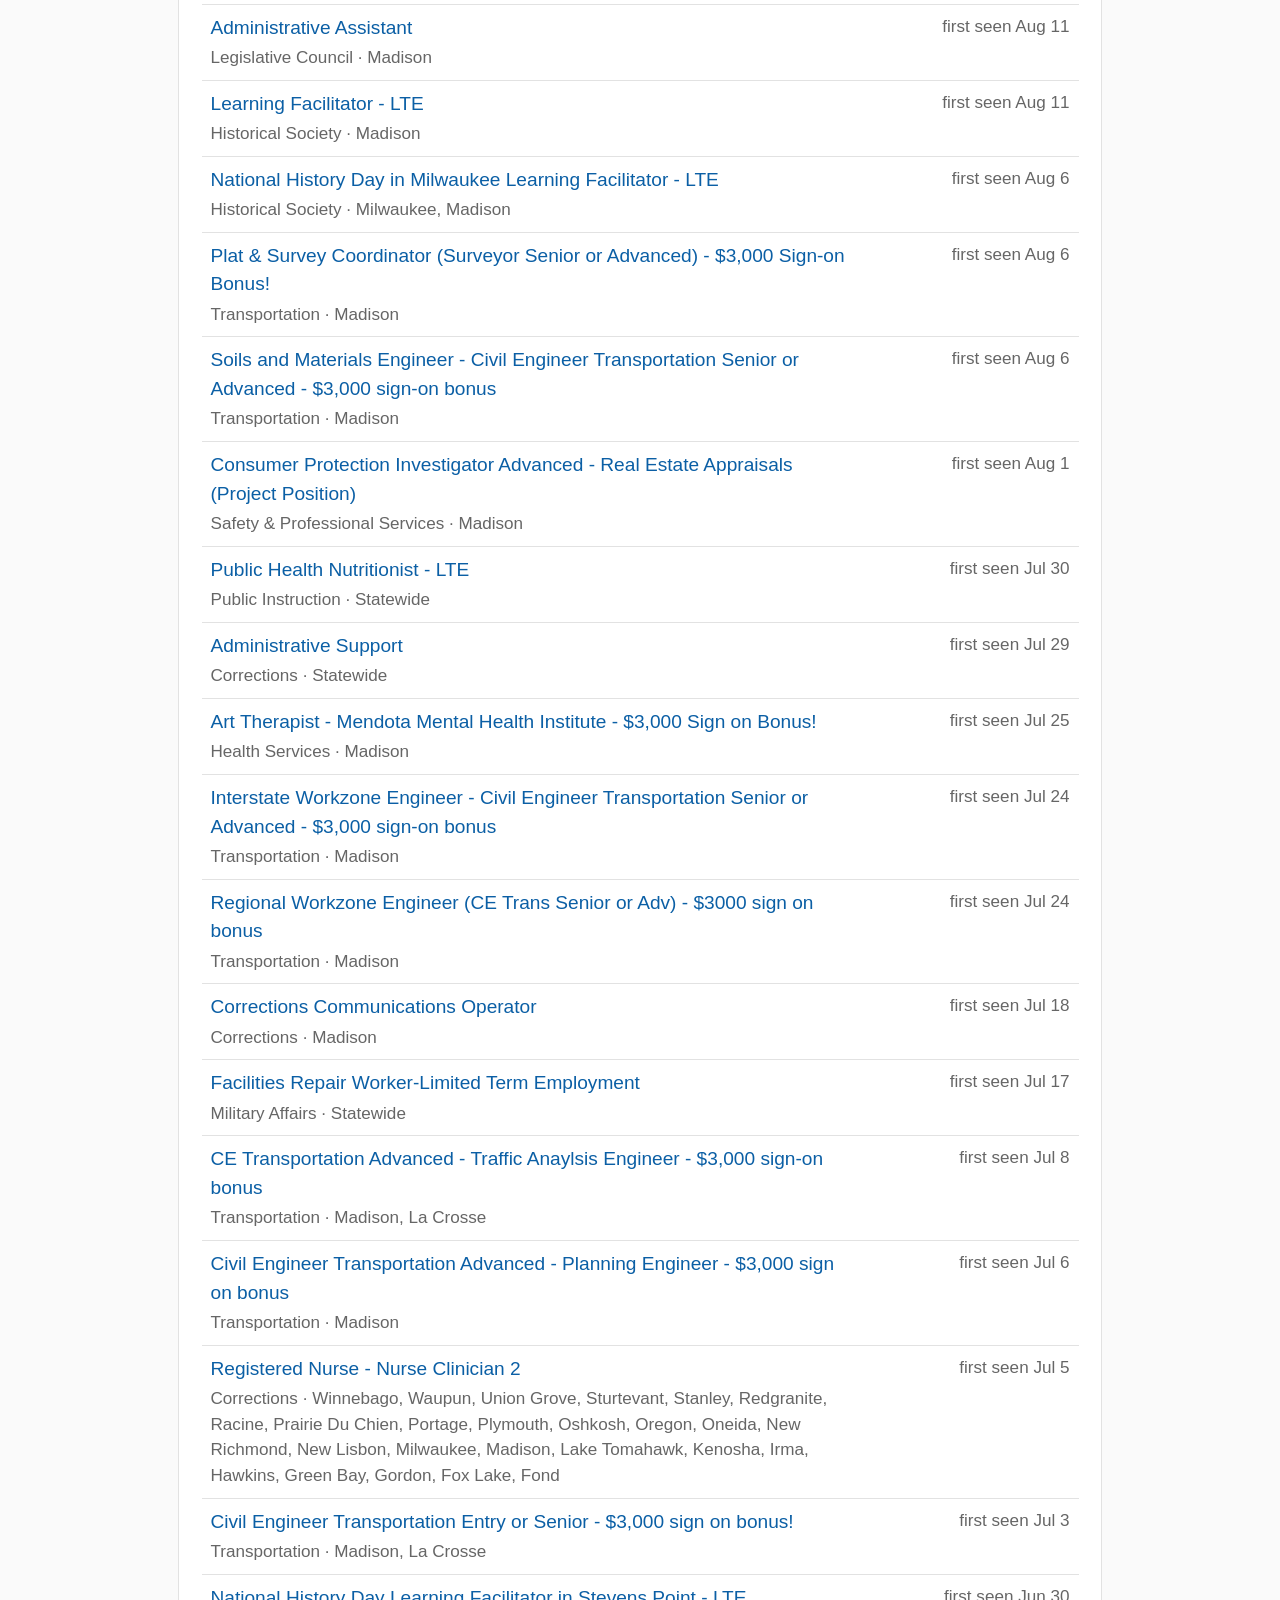
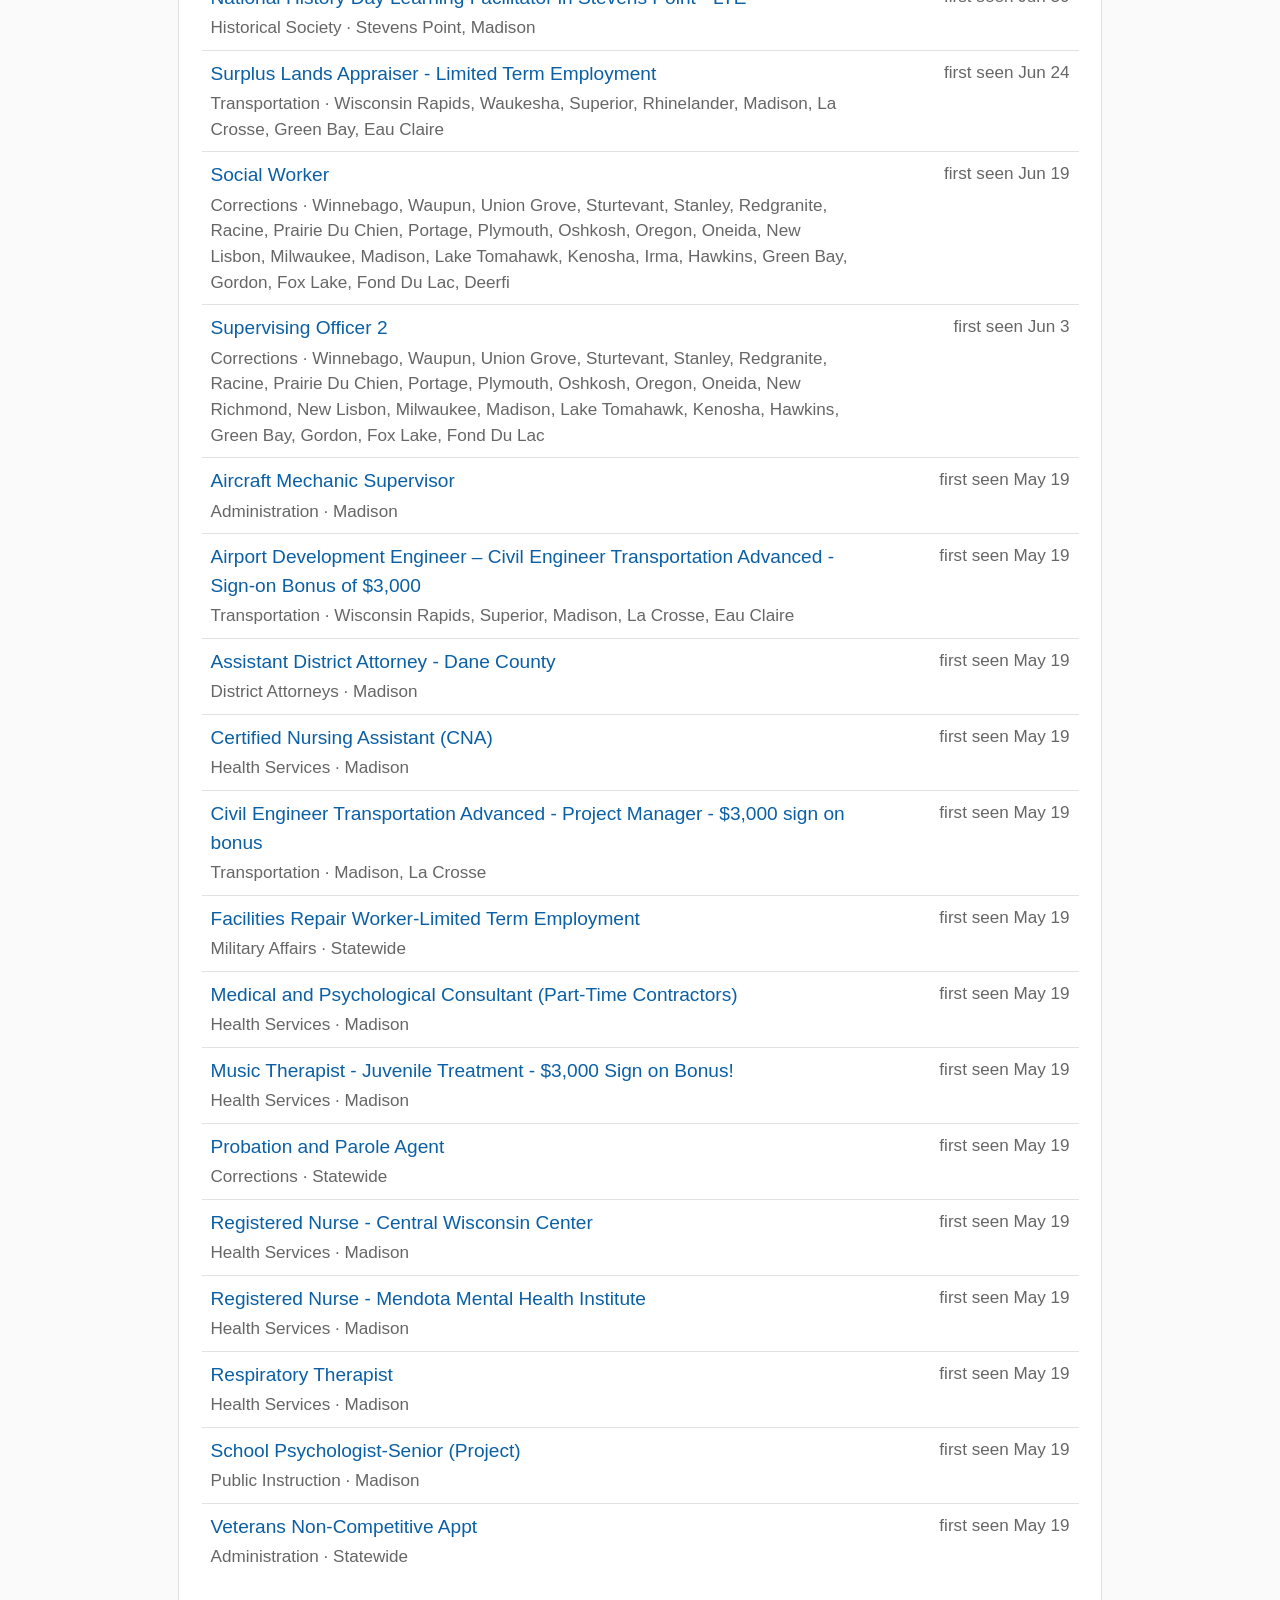
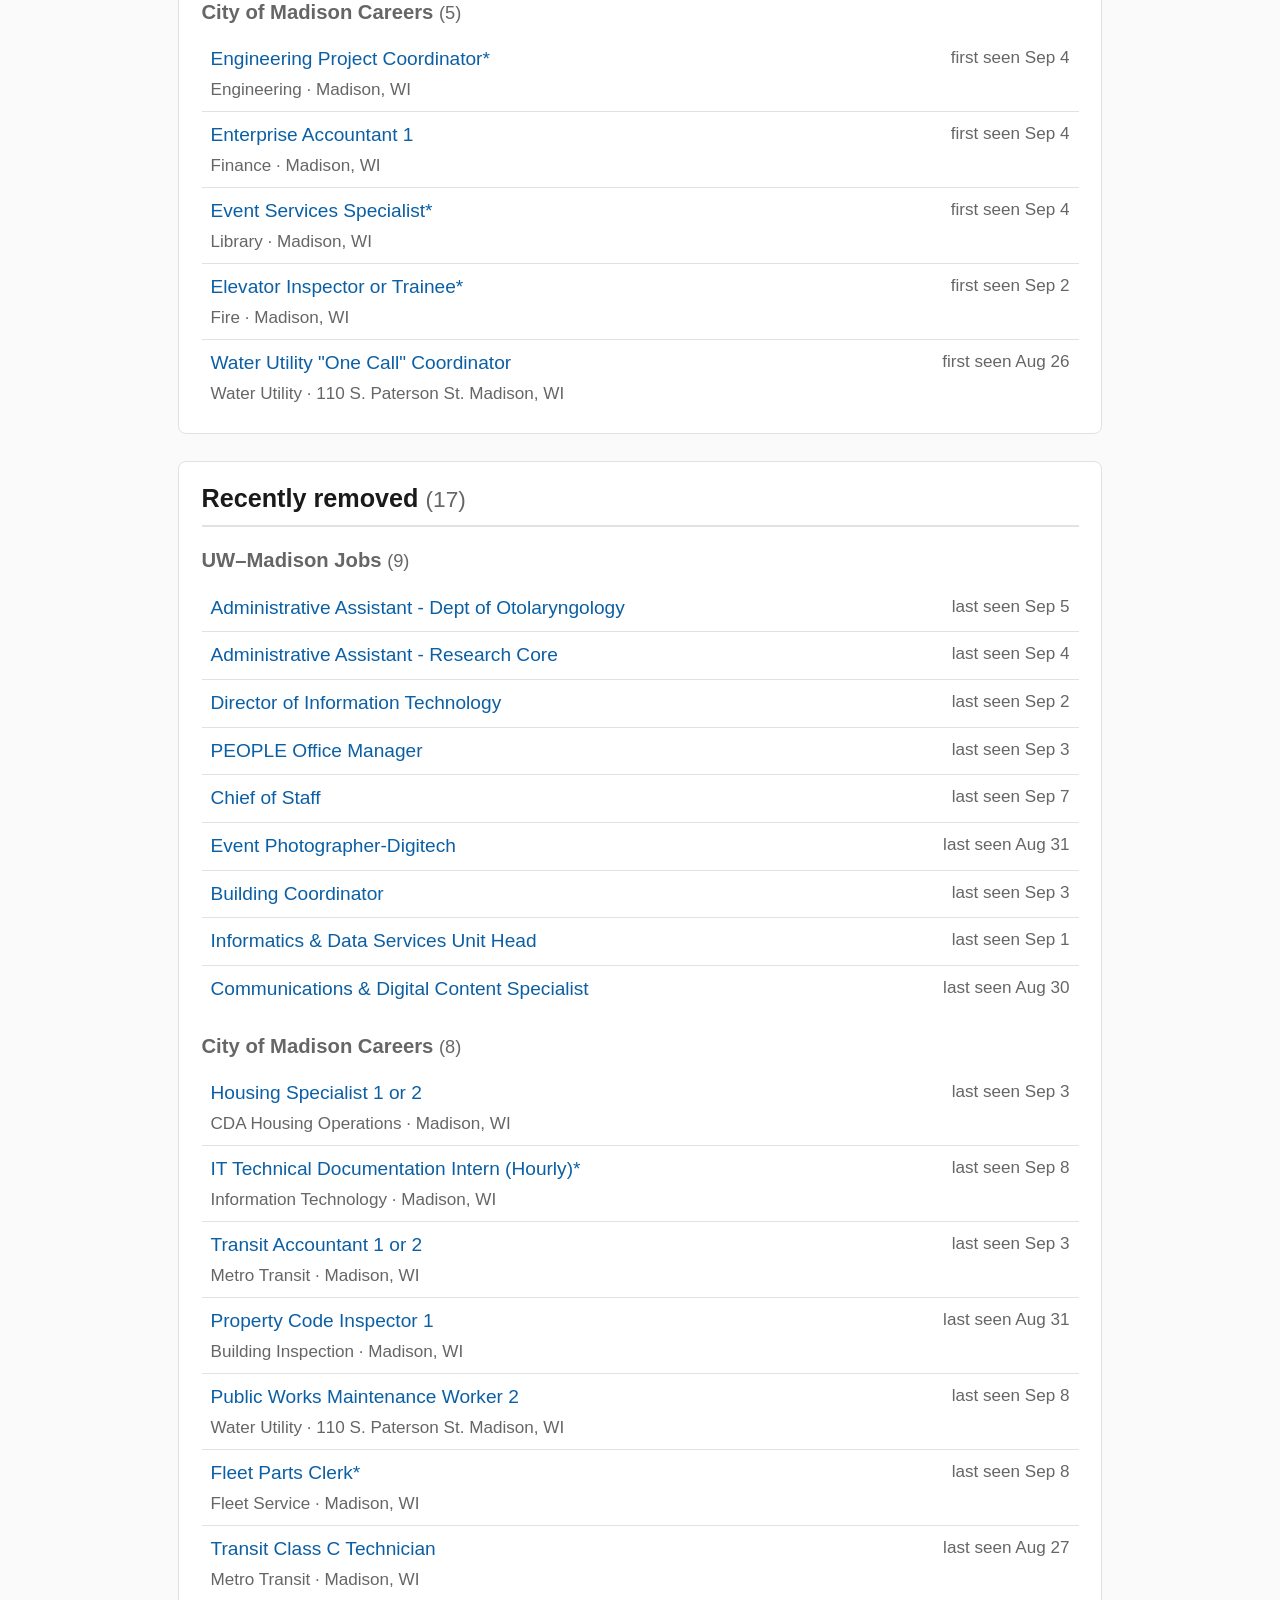
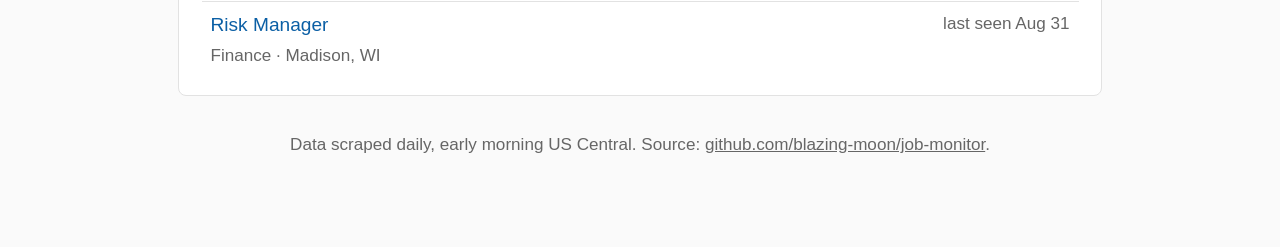
==== commit 4c4e0446: "scrape: update listings (2026-09-09)" ====
--- a/docs/index.html
+++ b/docs/index.html
@@ -10,12 +10,36 @@
 <body>
 <main class="container">
 <h1>Madison-area Job Monitor</h1>
-<p class="meta">Last updated <time datetime="2026-09-08T10:31:23.266228+00:00">Tuesday, Sep 8, 2026 at 5:31 AM CDT</time>. Week begins <time datetime="2026-09-07T05:00:00+00:00">Mon, Sep 7</time>.</p>
-<section><h2>New this week <span class="count">(0)</span></h2>
-<p class="empty">No new listings yet this week.</p>
+<p class="meta">Last updated <time datetime="2026-09-09T10:42:37.314942+00:00">Wednesday, Sep 9, 2026 at 5:42 AM CDT</time>. Week begins <time datetime="2026-09-07T05:00:00+00:00">Mon, Sep 7</time>.</p>
+<div class="errors"><strong>Scrape errors this run:</strong><ul>
+<li>Sep 9, 6:04 AM CDT &mdash; Wisconsin State Jobs (25 mi of 53703): ConnectTimeout: HTTPSConnectionPool(host=&#x27;wisc.jobs&#x27;, port=443): Max retries exceeded with url: /Pages/SearchResults.aspx?keywords=&amp;city=&amp;zip=53703&amp;distance=25 (Caused by ConnectTimeoutError(&lt;HTTPSConnection(host=&#x27;wisc.jobs&#x27;, port=443) at 0x7f1e65d33e00&gt;, &#x27;Connection to wisc.jobs timed out. (connect timeout=30)&#x27;))</li>
+</ul></div>
+<section><h2>New this week <span class="count">(4)</span></h2>
+<h3><a class="srclink" href="https://jobs.wisc.edu/jobs/search?page=1&amp;category_uids%5B%5D=b8deb656947105bcb05785b127aa27ba&amp;category_uids%5B%5D=3137579afa35719380e85ab6a3b52ce7&amp;category_uids%5B%5D=6ebbdab01d8053ced2cb2abd3f5052e9&amp;category_uids%5B%5D=0cab7fcac6928c822828e53a082c754b&amp;category_uids%5B%5D=76683a6dee6b5d4ae2a01990f31e9a94&amp;category_uids%5B%5D=645de1d33d345236341e07c144083b25&amp;cities%5B%5D=Madison&amp;query=madison">UW–Madison Jobs</a> <span class="count">(2)</span></h3>
+<table class="listings"><tbody>
+<tr>
+<td class="title"><a href="https://jobs.wisc.edu/jobs/content-developer-madison-wisconsin-united-states">Content Developer</a></td>
+<td class="date">first seen Sep 9</td>
+</tr>
+<tr>
+<td class="title"><a href="https://jobs.wisc.edu/jobs/rise-project-manager-madison-wisconsin-united-states">RISE Project Manager</a></td>
+<td class="date">first seen Sep 9</td>
+</tr>
+</tbody></table>
+<h3><a class="srclink" href="https://www.governmentjobs.com/careers/MadisonWi">City of Madison Careers</a> <span class="count">(2)</span></h3>
+<table class="listings"><tbody>
+<tr>
+<td class="title"><a href="https://www.governmentjobs.com/careers/madisonwi/jobs/5462411/supportive-services-program-manager">Supportive Services Program Manager*</a><div class="sub">CDA Housing Operations &middot; Madison, WI</div></td>
+<td class="date">first seen Sep 9</td>
+</tr>
+<tr>
+<td class="title"><a href="https://www.governmentjobs.com/careers/madisonwi/jobs/5460468/transit-procurement-specialist-1-or-2">Transit Procurement Specialist 1 or 2*</a><div class="sub">Metro Transit &middot; Madison, WI</div></td>
+<td class="date">first seen Sep 9</td>
+</tr>
+</tbody></table>
 </section>
-<section><h2>Still open from prior weeks <span class="count">(96)</span></h2>
-<h3><a class="srclink" href="https://jobs.wisc.edu/jobs/search?page=1&amp;category_uids%5B%5D=b8deb656947105bcb05785b127aa27ba&amp;category_uids%5B%5D=3137579afa35719380e85ab6a3b52ce7&amp;category_uids%5B%5D=6ebbdab01d8053ced2cb2abd3f5052e9&amp;category_uids%5B%5D=0cab7fcac6928c822828e53a082c754b&amp;category_uids%5B%5D=76683a6dee6b5d4ae2a01990f31e9a94&amp;category_uids%5B%5D=645de1d33d345236341e07c144083b25&amp;cities%5B%5D=Madison&amp;query=madison">UW–Madison Jobs</a> <span class="count">(10)</span></h3>
+<section><h2>Still open from prior weeks <span class="count">(134)</span></h2>
+<h3><a class="srclink" href="https://jobs.wisc.edu/jobs/search?page=1&amp;category_uids%5B%5D=b8deb656947105bcb05785b127aa27ba&amp;category_uids%5B%5D=3137579afa35719380e85ab6a3b52ce7&amp;category_uids%5B%5D=6ebbdab01d8053ced2cb2abd3f5052e9&amp;category_uids%5B%5D=0cab7fcac6928c822828e53a082c754b&amp;category_uids%5B%5D=76683a6dee6b5d4ae2a01990f31e9a94&amp;category_uids%5B%5D=645de1d33d345236341e07c144083b25&amp;cities%5B%5D=Madison&amp;query=madison">UW–Madison Jobs</a> <span class="count">(11)</span></h3>
 <table class="listings"><tbody>
 <tr>
 <td class="title"><a href="https://jobs.wisc.edu/jobs/software-engineer-developer-madison-wisconsin-united-states-eaf9daa6-6ed6-4174-83d9-c96c1588746c">Software Engineer/Developer</a></td>
@@ -57,8 +81,12 @@
 <td class="title"><a href="https://jobs.wisc.edu/jobs/undergraduate-engagement-strategist-madison-wisconsin-united-states">Undergraduate Engagement Strategist</a></td>
 <td class="date">first seen Aug 27</td>
 </tr>
+<tr>
+<td class="title"><a href="https://jobs.wisc.edu/jobs/software-engineer-developer-madison-wisconsin-united-states">Software Engineer/Developer</a></td>
+<td class="date">first seen Aug 20</td>
+</tr>
 </tbody></table>
-<h3><a class="srclink" href="https://wisc.jobs/Pages/SearchResults.aspx?keywords=&amp;city=&amp;zip=53703&amp;distance=25">Wisconsin State Jobs (25 mi of 53703)</a> <span class="count">(78)</span></h3>
+<h3><a class="srclink" href="https://wisc.jobs/Pages/SearchResults.aspx?keywords=&amp;city=&amp;zip=53703&amp;distance=25">Wisconsin State Jobs (25 mi of 53703)</a> <span class="count">(118)</span></h3>
 <table class="listings"><tbody>
 <tr>
 <td class="title"><a href="https://wj.wi.gov/psc/wisjobs/CAREERS/HRMS/c/HRS_HRAM_FL.HRS_CG_SEARCH_FL.GBL?Page=HRS_APP_JBPST_FL&amp;Action=U&amp;FOCUS=Applicant&amp;SiteId=1&amp;PostingSeq=1&amp;JobOpeningId=21997">Assistant State Public Defender Attorney - 2027 New Graduates Opening</a><div class="sub">State Public Defender Board &middot; Statewide</div></td>
@@ -66,6 +94,10 @@
 </tr>
 <tr>
 <td class="title"><a href="https://wj.wi.gov/psc/wisjobs/CAREERS/HRMS/c/HRS_HRAM_FL.HRS_CG_SEARCH_FL.GBL?Page=HRS_APP_JBPST_FL&amp;Action=U&amp;FOCUS=Applicant&amp;SiteId=1&amp;PostingSeq=1&amp;JobOpeningId=22002">Customer Service Revenue Agent - Front Counter</a><div class="sub">Revenue &middot; Madison</div></td>
+<td class="date">first seen Sep 5</td>
+</tr>
+<tr>
+<td class="title"><a href="https://wj.wi.gov/psc/wisjobs/CAREERS/HRMS/c/HRS_HRAM_FL.HRS_CG_SEARCH_FL.GBL?Page=HRS_APP_JBPST_FL&amp;Action=U&amp;FOCUS=Applicant&amp;SiteId=1&amp;PostingSeq=1&amp;JobOpeningId=22004">Metadata Specialist</a><div class="sub">Historical Society &middot; Madison</div></td>
 <td class="date">first seen Sep 5</td>
 </tr>
 <tr>
@@ -197,6 +229,14 @@
 <td class="date">first seen Aug 28</td>
 </tr>
 <tr>
+<td class="title"><a href="https://wj.wi.gov/psc/wisjobs/CAREERS/HRMS/c/HRS_HRAM_FL.HRS_CG_SEARCH_FL.GBL?Page=HRS_APP_JBPST_FL&amp;Action=U&amp;FOCUS=Applicant&amp;SiteId=1&amp;PostingSeq=1&amp;JobOpeningId=21919">Credentialing Supervisor</a><div class="sub">Safety &amp; Professional Services &middot; Madison</div></td>
+<td class="date">first seen Aug 28</td>
+</tr>
+<tr>
+<td class="title"><a href="https://wj.wi.gov/psc/wisjobs/CAREERS/HRMS/c/HRS_HRAM_FL.HRS_CG_SEARCH_FL.GBL?Page=HRS_APP_JBPST_FL&amp;Action=U&amp;FOCUS=Applicant&amp;SiteId=1&amp;PostingSeq=1&amp;JobOpeningId=21879">HIV Partner Services Coordinator</a><div class="sub">Health Services &middot; Statewide</div></td>
+<td class="date">first seen Aug 28</td>
+</tr>
+<tr>
 <td class="title"><a href="https://wj.wi.gov/psc/wisjobs/CAREERS/HRMS/c/HRS_HRAM_FL.HRS_CG_SEARCH_FL.GBL?Page=HRS_APP_JBPST_FL&amp;Action=U&amp;FOCUS=Applicant&amp;SiteId=1&amp;PostingSeq=1&amp;JobOpeningId=21170">Property Assessment Technician 1 or 2 (Part Time) - Reannouncement</a><div class="sub">Revenue &middot; Madison</div></td>
 <td class="date">first seen Aug 28</td>
 </tr>
@@ -207,6 +247,10 @@
 <tr>
 <td class="title"><a href="https://wj.wi.gov/psc/wisjobs/CAREERS/HRMS/c/HRS_HRAM_FL.HRS_CG_SEARCH_FL.GBL?Page=HRS_APP_JBPST_FL&amp;Action=U&amp;FOCUS=Applicant&amp;SiteId=1&amp;PostingSeq=1&amp;JobOpeningId=21929">Trust Funds Specialist LTE</a><div class="sub">Employee Trust Funds &middot; Madison</div></td>
 <td class="date">first seen Aug 28</td>
+</tr>
+<tr>
+<td class="title"><a href="https://wj.wi.gov/psc/wisjobs/CAREERS/HRMS/c/HRS_HRAM_FL.HRS_CG_SEARCH_FL.GBL?Page=HRS_APP_JBPST_FL&amp;Action=U&amp;FOCUS=Applicant&amp;SiteId=1&amp;PostingSeq=1&amp;JobOpeningId=21910">Certified Nursing Assistant, Day Program – Limited Term Employment</a><div class="sub">Health Services &middot; Madison</div></td>
+<td class="date">first seen Aug 27</td>
 </tr>
 <tr>
 <td class="title"><a href="https://wj.wi.gov/psc/wisjobs/CAREERS/HRMS/c/HRS_HRAM_FL.HRS_CG_SEARCH_FL.GBL?Page=HRS_APP_JBPST_FL&amp;Action=U&amp;FOCUS=Applicant&amp;SiteId=1&amp;PostingSeq=1&amp;JobOpeningId=20438">Custodian Lead</a><div class="sub">Health Services &middot; Madison</div></td>
@@ -217,6 +261,10 @@
 <td class="date">first seen Aug 27</td>
 </tr>
 <tr>
+<td class="title"><a href="https://wj.wi.gov/psc/wisjobs/CAREERS/HRMS/c/HRS_HRAM_FL.HRS_CG_SEARCH_FL.GBL?Page=HRS_APP_JBPST_FL&amp;Action=U&amp;FOCUS=Applicant&amp;SiteId=1&amp;PostingSeq=1&amp;JobOpeningId=21899">Nursing Office Scheduler - Mendota Mental Health Institute</a><div class="sub">Health Services &middot; Madison</div></td>
+<td class="date">first seen Aug 27</td>
+</tr>
+<tr>
 <td class="title"><a href="https://wj.wi.gov/psc/wisjobs/CAREERS/HRMS/c/HRS_HRAM_FL.HRS_CG_SEARCH_FL.GBL?Page=HRS_APP_JBPST_FL&amp;Action=U&amp;FOCUS=Applicant&amp;SiteId=1&amp;PostingSeq=1&amp;JobOpeningId=18257">Special Education Teacher</a><div class="sub">Health Services &middot; Madison</div></td>
 <td class="date">first seen Aug 27</td>
 </tr>
@@ -229,6 +277,22 @@
 <td class="date">first seen Aug 26</td>
 </tr>
 <tr>
+<td class="title"><a href="https://wj.wi.gov/psc/wisjobs/CAREERS/HRMS/c/HRS_HRAM_FL.HRS_CG_SEARCH_FL.GBL?Page=HRS_APP_JBPST_FL&amp;Action=U&amp;FOCUS=Applicant&amp;SiteId=1&amp;PostingSeq=1&amp;JobOpeningId=21875">Deputy Controller</a><div class="sub">Historical Society &middot; Madison, Eagle, Baraboo</div></td>
+<td class="date">first seen Aug 26</td>
+</tr>
+<tr>
+<td class="title"><a href="https://wj.wi.gov/psc/wisjobs/CAREERS/HRMS/c/HRS_HRAM_FL.HRS_CG_SEARCH_FL.GBL?Page=HRS_APP_JBPST_FL&amp;Action=U&amp;FOCUS=Applicant&amp;SiteId=1&amp;PostingSeq=1&amp;JobOpeningId=21885">Disability Claims Reviewer</a><div class="sub">Health Services &middot; Madison</div></td>
+<td class="date">first seen Aug 26</td>
+</tr>
+<tr>
+<td class="title"><a href="https://wj.wi.gov/psc/wisjobs/CAREERS/HRMS/c/HRS_HRAM_FL.HRS_CG_SEARCH_FL.GBL?Page=HRS_APP_JBPST_FL&amp;Action=U&amp;FOCUS=Applicant&amp;SiteId=1&amp;PostingSeq=1&amp;JobOpeningId=21864">Financial Specialist - Limited Term Employment</a><div class="sub">Safety &amp; Professional Services &middot; Madison</div></td>
+<td class="date">first seen Aug 26</td>
+</tr>
+<tr>
+<td class="title"><a href="https://wj.wi.gov/psc/wisjobs/CAREERS/HRMS/c/HRS_HRAM_FL.HRS_CG_SEARCH_FL.GBL?Page=HRS_APP_JBPST_FL&amp;Action=U&amp;FOCUS=Applicant&amp;SiteId=1&amp;PostingSeq=1&amp;JobOpeningId=21891">Human Resources Policy and Open Records Coordinator</a><div class="sub">Administration &middot; Madison</div></td>
+<td class="date">first seen Aug 26</td>
+</tr>
+<tr>
 <td class="title"><a href="https://wj.wi.gov/psc/wisjobs/CAREERS/HRMS/c/HRS_HRAM_FL.HRS_CG_SEARCH_FL.GBL?Page=HRS_APP_JBPST_FL&amp;Action=U&amp;FOCUS=Applicant&amp;SiteId=1&amp;PostingSeq=1&amp;JobOpeningId=21317">LTE Wildlife Research Scientist (Madison) *Reannouncement*</a><div class="sub">Natural Resources &middot; Madison</div></td>
 <td class="date">first seen Aug 26</td>
 </tr>
@@ -237,6 +301,18 @@
 <td class="date">first seen Aug 26</td>
 </tr>
 <tr>
+<td class="title"><a href="https://wj.wi.gov/psc/wisjobs/CAREERS/HRMS/c/HRS_HRAM_FL.HRS_CG_SEARCH_FL.GBL?Page=HRS_APP_JBPST_FL&amp;Action=U&amp;FOCUS=Applicant&amp;SiteId=1&amp;PostingSeq=1&amp;JobOpeningId=21878">Medigap Helpline Services Director – Career Executive</a><div class="sub">Bd on Aging &amp; Long Term Care &middot; Madison</div></td>
+<td class="date">first seen Aug 26</td>
+</tr>
+<tr>
+<td class="title"><a href="https://wj.wi.gov/psc/wisjobs/CAREERS/HRMS/c/HRS_HRAM_FL.HRS_CG_SEARCH_FL.GBL?Page=HRS_APP_JBPST_FL&amp;Action=U&amp;FOCUS=Applicant&amp;SiteId=1&amp;PostingSeq=1&amp;JobOpeningId=21883">Safety Plan and System of Care Response Coordinator</a><div class="sub">Health Services &middot; Statewide</div></td>
+<td class="date">first seen Aug 26</td>
+</tr>
+<tr>
+<td class="title"><a href="https://wj.wi.gov/psc/wisjobs/CAREERS/HRMS/c/HRS_HRAM_FL.HRS_CG_SEARCH_FL.GBL?Page=HRS_APP_JBPST_FL&amp;Action=U&amp;FOCUS=Applicant&amp;SiteId=1&amp;PostingSeq=1&amp;JobOpeningId=21897">Supply and Mail Services Leadworker (Trust Funds Assistant 3)</a><div class="sub">Employee Trust Funds &middot; Madison</div></td>
+<td class="date">first seen Aug 26</td>
+</tr>
+<tr>
 <td class="title"><a href="https://wj.wi.gov/psc/wisjobs/CAREERS/HRMS/c/HRS_HRAM_FL.HRS_CG_SEARCH_FL.GBL?Page=HRS_APP_JBPST_FL&amp;Action=U&amp;FOCUS=Applicant&amp;SiteId=1&amp;PostingSeq=1&amp;JobOpeningId=21886">Treatment Specialist - Mendota Mental Health Institute</a><div class="sub">Health Services &middot; Madison</div></td>
 <td class="date">first seen Aug 26</td>
 </tr>
@@ -245,12 +321,92 @@
 <td class="date">first seen Aug 26</td>
 </tr>
 <tr>
+<td class="title"><a href="https://wj.wi.gov/psc/wisjobs/CAREERS/HRMS/c/HRS_HRAM_FL.HRS_CG_SEARCH_FL.GBL?Page=HRS_APP_JBPST_FL&amp;Action=U&amp;FOCUS=Applicant&amp;SiteId=1&amp;PostingSeq=1&amp;JobOpeningId=21853">Information Systems Project Managers (Project Positions)</a><div class="sub">Workforce Development &middot; Statewide</div></td>
+<td class="date">first seen Aug 24</td>
+</tr>
+<tr>
+<td class="title"><a href="https://wj.wi.gov/psc/wisjobs/CAREERS/HRMS/c/HRS_HRAM_FL.HRS_CG_SEARCH_FL.GBL?Page=HRS_APP_JBPST_FL&amp;Action=U&amp;FOCUS=Applicant&amp;SiteId=1&amp;PostingSeq=1&amp;JobOpeningId=21860">Business Partner Services Section Chief – State Controller’s Office</a><div class="sub">Administration &middot; Madison</div></td>
+<td class="date">first seen Aug 22</td>
+</tr>
+<tr>
+<td class="title"><a href="https://wj.wi.gov/psc/wisjobs/CAREERS/HRMS/c/HRS_HRAM_FL.HRS_CG_SEARCH_FL.GBL?Page=HRS_APP_JBPST_FL&amp;Action=U&amp;FOCUS=Applicant&amp;SiteId=1&amp;PostingSeq=1&amp;JobOpeningId=21870">Medicaid Enterprise System and Enterprise Data Warehouse Coordinator</a><div class="sub">Health Services &middot; Statewide</div></td>
+<td class="date">first seen Aug 22</td>
+</tr>
+<tr>
+<td class="title"><a href="https://wj.wi.gov/psc/wisjobs/CAREERS/HRMS/c/HRS_HRAM_FL.HRS_CG_SEARCH_FL.GBL?Page=HRS_APP_JBPST_FL&amp;Action=U&amp;FOCUS=Applicant&amp;SiteId=1&amp;PostingSeq=1&amp;JobOpeningId=21867">Payroll &amp; Benefits Specialist - Entry or Advanced</a><div class="sub">Justice &middot; Madison</div></td>
+<td class="date">first seen Aug 22</td>
+</tr>
+<tr>
+<td class="title"><a href="https://wj.wi.gov/psc/wisjobs/CAREERS/HRMS/c/HRS_HRAM_FL.HRS_CG_SEARCH_FL.GBL?Page=HRS_APP_JBPST_FL&amp;Action=U&amp;FOCUS=Applicant&amp;SiteId=1&amp;PostingSeq=1&amp;JobOpeningId=21840">Program and Policy Analyst - Advanced Management</a><div class="sub">Ag, Trade &amp; Consumer Protctn &middot; Madison</div></td>
+<td class="date">first seen Aug 22</td>
+</tr>
+<tr>
+<td class="title"><a href="https://wj.wi.gov/psc/wisjobs/CAREERS/HRMS/c/HRS_HRAM_FL.HRS_CG_SEARCH_FL.GBL?Page=HRS_APP_JBPST_FL&amp;Action=U&amp;FOCUS=Applicant&amp;SiteId=1&amp;PostingSeq=1&amp;JobOpeningId=21780">IS Business Automation Senior</a><div class="sub">Revenue &middot; Madison</div></td>
+<td class="date">first seen Aug 21</td>
+</tr>
+<tr>
+<td class="title"><a href="https://wj.wi.gov/psc/wisjobs/CAREERS/HRMS/c/HRS_HRAM_FL.HRS_CG_SEARCH_FL.GBL?Page=HRS_APP_JBPST_FL&amp;Action=U&amp;FOCUS=Applicant&amp;SiteId=1&amp;PostingSeq=1&amp;JobOpeningId=21857">IT Service Desk Analyst</a><div class="sub">Transportation &middot; Madison</div></td>
+<td class="date">first seen Aug 21</td>
+</tr>
+<tr>
+<td class="title"><a href="https://wj.wi.gov/psc/wisjobs/CAREERS/HRMS/c/HRS_HRAM_FL.HRS_CG_SEARCH_FL.GBL?Page=HRS_APP_JBPST_FL&amp;Action=U&amp;FOCUS=Applicant&amp;SiteId=1&amp;PostingSeq=1&amp;JobOpeningId=21827">Asset Management Engineering Chief - Career Executive</a><div class="sub">Transportation &middot; Wisconsin Rapids, Waukesha, Superior, Rhinelander, Madison, La Crosse, Green Bay, Eau Claire</div></td>
+<td class="date">first seen Aug 20</td>
+</tr>
+<tr>
+<td class="title"><a href="https://wj.wi.gov/psc/wisjobs/CAREERS/HRMS/c/HRS_HRAM_FL.HRS_CG_SEARCH_FL.GBL?Page=HRS_APP_JBPST_FL&amp;Action=U&amp;FOCUS=Applicant&amp;SiteId=1&amp;PostingSeq=1&amp;JobOpeningId=21842">Communications Specialist - LTE</a><div class="sub">Administration &middot; Madison</div></td>
+<td class="date">first seen Aug 20</td>
+</tr>
+<tr>
+<td class="title"><a href="https://wj.wi.gov/psc/wisjobs/CAREERS/HRMS/c/HRS_HRAM_FL.HRS_CG_SEARCH_FL.GBL?Page=HRS_APP_JBPST_FL&amp;Action=U&amp;FOCUS=Applicant&amp;SiteId=1&amp;PostingSeq=1&amp;JobOpeningId=21831">Insurance Accounting Director</a><div class="sub">Employee Trust Funds &middot; Madison</div></td>
+<td class="date">first seen Aug 20</td>
+</tr>
+<tr>
+<td class="title"><a href="https://wj.wi.gov/psc/wisjobs/CAREERS/HRMS/c/HRS_HRAM_FL.HRS_CG_SEARCH_FL.GBL?Page=HRS_APP_JBPST_FL&amp;Action=U&amp;FOCUS=Applicant&amp;SiteId=1&amp;PostingSeq=1&amp;JobOpeningId=21851">Java Developer</a><div class="sub">Transportation &middot; Madison</div></td>
+<td class="date">first seen Aug 20</td>
+</tr>
+<tr>
+<td class="title"><a href="https://wj.wi.gov/psc/wisjobs/CAREERS/HRMS/c/HRS_HRAM_FL.HRS_CG_SEARCH_FL.GBL?Page=HRS_APP_JBPST_FL&amp;Action=U&amp;FOCUS=Applicant&amp;SiteId=1&amp;PostingSeq=1&amp;JobOpeningId=21796">WIG: HEART Communications Specialist Senior (Project)</a><div class="sub">Workforce Development &middot; Madison</div></td>
+<td class="date">first seen Aug 20</td>
+</tr>
+<tr>
+<td class="title"><a href="https://wj.wi.gov/psc/wisjobs/CAREERS/HRMS/c/HRS_HRAM_FL.HRS_CG_SEARCH_FL.GBL?Page=HRS_APP_JBPST_FL&amp;Action=U&amp;FOCUS=Applicant&amp;SiteId=1&amp;PostingSeq=1&amp;JobOpeningId=21826">Communications Director</a><div class="sub">Senate &middot; Madison</div></td>
+<td class="date">first seen Aug 19</td>
+</tr>
+<tr>
 <td class="title"><a href="https://wj.wi.gov/psc/wisjobs/CAREERS/HRMS/c/HRS_HRAM_FL.HRS_CG_SEARCH_FL.GBL?Page=HRS_APP_JBPST_FL&amp;Action=U&amp;FOCUS=Applicant&amp;SiteId=1&amp;PostingSeq=1&amp;JobOpeningId=21838">District Court Reporter - District 5</a><div class="sub">Circuit Courts &middot; Madison</div></td>
 <td class="date">first seen Aug 19</td>
 </tr>
 <tr>
+<td class="title"><a href="https://wj.wi.gov/psc/wisjobs/CAREERS/HRMS/c/HRS_HRAM_FL.HRS_CG_SEARCH_FL.GBL?Page=HRS_APP_JBPST_FL&amp;Action=U&amp;FOCUS=Applicant&amp;SiteId=1&amp;PostingSeq=1&amp;JobOpeningId=21837">Food Service Assistant 2</a><div class="sub">Health Services &middot; Madison</div></td>
+<td class="date">first seen Aug 19</td>
+</tr>
+<tr>
+<td class="title"><a href="https://wj.wi.gov/psc/wisjobs/CAREERS/HRMS/c/HRS_HRAM_FL.HRS_CG_SEARCH_FL.GBL?Page=HRS_APP_JBPST_FL&amp;Action=U&amp;FOCUS=Applicant&amp;SiteId=1&amp;PostingSeq=1&amp;JobOpeningId=21231">Golf Cart Technician – Limited Term Employment</a><div class="sub">Health Services &middot; Madison</div></td>
+<td class="date">first seen Aug 19</td>
+</tr>
+<tr>
+<td class="title"><a href="https://wj.wi.gov/psc/wisjobs/CAREERS/HRMS/c/HRS_HRAM_FL.HRS_CG_SEARCH_FL.GBL?Page=HRS_APP_JBPST_FL&amp;Action=U&amp;FOCUS=Applicant&amp;SiteId=1&amp;PostingSeq=1&amp;JobOpeningId=21823">Grants Specialist-Adv</a><div class="sub">Administration &middot; Madison</div></td>
+<td class="date">first seen Aug 19</td>
+</tr>
+<tr>
+<td class="title"><a href="https://wj.wi.gov/psc/wisjobs/CAREERS/HRMS/c/HRS_HRAM_FL.HRS_CG_SEARCH_FL.GBL?Page=HRS_APP_JBPST_FL&amp;Action=U&amp;FOCUS=Applicant&amp;SiteId=1&amp;PostingSeq=1&amp;JobOpeningId=21615">IT Cloud/System Administrator</a><div class="sub">Workforce Development &middot; Madison</div></td>
+<td class="date">first seen Aug 19</td>
+</tr>
+<tr>
 <td class="title"><a href="https://wj.wi.gov/psc/wisjobs/CAREERS/HRMS/c/HRS_HRAM_FL.HRS_CG_SEARCH_FL.GBL?Page=HRS_APP_JBPST_FL&amp;Action=U&amp;FOCUS=Applicant&amp;SiteId=1&amp;PostingSeq=1&amp;JobOpeningId=21809">Maritime Archaeologist Fellow - LTE</a><div class="sub">Historical Society &middot; Madison</div></td>
 <td class="date">first seen Aug 19</td>
+</tr>
+<tr>
+<td class="title"><a href="https://wj.wi.gov/psc/wisjobs/CAREERS/HRMS/c/HRS_HRAM_FL.HRS_CG_SEARCH_FL.GBL?Page=HRS_APP_JBPST_FL&amp;Action=U&amp;FOCUS=Applicant&amp;SiteId=1&amp;PostingSeq=1&amp;JobOpeningId=21821">Tax Operations Revenue Agent or Revenue Agent 2</a><div class="sub">Revenue &middot; Madison</div></td>
+<td class="date">first seen Aug 19</td>
+</tr>
+<tr>
+<td class="title"><a href="https://wj.wi.gov/psc/wisjobs/CAREERS/HRMS/c/HRS_HRAM_FL.HRS_CG_SEARCH_FL.GBL?Page=HRS_APP_JBPST_FL&amp;Action=U&amp;FOCUS=Applicant&amp;SiteId=1&amp;PostingSeq=1&amp;JobOpeningId=21784">Heavy Equipment Operator</a><div class="sub">Military Affairs &middot; Madison</div></td>
+<td class="date">first seen Aug 15</td>
+</tr>
+<tr>
+<td class="title"><a href="https://wj.wi.gov/psc/wisjobs/CAREERS/HRMS/c/HRS_HRAM_FL.HRS_CG_SEARCH_FL.GBL?Page=HRS_APP_JBPST_FL&amp;Action=U&amp;FOCUS=Applicant&amp;SiteId=1&amp;PostingSeq=1&amp;JobOpeningId=21806">Part-Time Psychiatrist (0.6 FTE)</a><div class="sub">Health Services &middot; Madison</div></td>
+<td class="date">first seen Aug 15</td>
 </tr>
 <tr>
 <td class="title"><a href="https://wj.wi.gov/psc/wisjobs/CAREERS/HRMS/c/HRS_HRAM_FL.HRS_CG_SEARCH_FL.GBL?Page=HRS_APP_JBPST_FL&amp;Action=U&amp;FOCUS=Applicant&amp;SiteId=1&amp;PostingSeq=1&amp;JobOpeningId=21746">Facilities Maintenance Specialist- Advanced</a><div class="sub">Military Affairs &middot; Madison</div></td>
@@ -261,6 +417,14 @@
 <td class="date">first seen Aug 13</td>
 </tr>
 <tr>
+<td class="title"><a href="https://wj.wi.gov/psc/wisjobs/CAREERS/HRMS/c/HRS_HRAM_FL.HRS_CG_SEARCH_FL.GBL?Page=HRS_APP_JBPST_FL&amp;Action=U&amp;FOCUS=Applicant&amp;SiteId=1&amp;PostingSeq=1&amp;JobOpeningId=21752">Agriculture Program Specialist</a><div class="sub">Ag, Trade &amp; Consumer Protctn &middot; Madison</div></td>
+<td class="date">first seen Aug 12</td>
+</tr>
+<tr>
+<td class="title"><a href="https://wj.wi.gov/psc/wisjobs/CAREERS/HRMS/c/HRS_HRAM_FL.HRS_CG_SEARCH_FL.GBL?Page=HRS_APP_JBPST_FL&amp;Action=U&amp;FOCUS=Applicant&amp;SiteId=1&amp;PostingSeq=1&amp;JobOpeningId=21761">Administrative Assistant</a><div class="sub">Legislative Council &middot; Madison</div></td>
+<td class="date">first seen Aug 11</td>
+</tr>
+<tr>
 <td class="title"><a href="https://wj.wi.gov/psc/wisjobs/CAREERS/HRMS/c/HRS_HRAM_FL.HRS_CG_SEARCH_FL.GBL?Page=HRS_APP_JBPST_FL&amp;Action=U&amp;FOCUS=Applicant&amp;SiteId=1&amp;PostingSeq=1&amp;JobOpeningId=21756">Learning Facilitator - LTE</a><div class="sub">Historical Society &middot; Madison</div></td>
 <td class="date">first seen Aug 11</td>
 </tr>
@@ -305,6 +469,18 @@
 <td class="date">first seen Jul 18</td>
 </tr>
 <tr>
+<td class="title"><a href="https://wj.wi.gov/psc/wisjobs/CAREERS/HRMS/c/HRS_HRAM_FL.HRS_CG_SEARCH_FL.GBL?Page=HRS_APP_JBPST_FL&amp;Action=U&amp;FOCUS=Applicant&amp;SiteId=1&amp;PostingSeq=1&amp;JobOpeningId=21499">Facilities Repair Worker-Limited Term Employment</a><div class="sub">Military Affairs &middot; Statewide</div></td>
+<td class="date">first seen Jul 17</td>
+</tr>
+<tr>
+<td class="title"><a href="https://wj.wi.gov/psc/wisjobs/CAREERS/HRMS/c/HRS_HRAM_FL.HRS_CG_SEARCH_FL.GBL?Page=HRS_APP_JBPST_FL&amp;Action=U&amp;FOCUS=Applicant&amp;SiteId=1&amp;PostingSeq=1&amp;JobOpeningId=21448">CE Transportation Advanced - Traffic Anaylsis Engineer - $3,000 sign-on bonus</a><div class="sub">Transportation &middot; Madison, La Crosse</div></td>
+<td class="date">first seen Jul 8</td>
+</tr>
+<tr>
+<td class="title"><a href="https://wj.wi.gov/psc/wisjobs/CAREERS/HRMS/c/HRS_HRAM_FL.HRS_CG_SEARCH_FL.GBL?Page=HRS_APP_JBPST_FL&amp;Action=U&amp;FOCUS=Applicant&amp;SiteId=1&amp;PostingSeq=1&amp;JobOpeningId=21423">Civil Engineer Transportation Advanced - Planning Engineer - $3,000 sign on bonus</a><div class="sub">Transportation &middot; Madison</div></td>
+<td class="date">first seen Jul 6</td>
+</tr>
+<tr>
 <td class="title"><a href="https://wj.wi.gov/psc/wisjobs/CAREERS/HRMS/c/HRS_HRAM_FL.HRS_CG_SEARCH_FL.GBL?Page=HRS_APP_JBPST_FL&amp;Action=U&amp;FOCUS=Applicant&amp;SiteId=1&amp;PostingSeq=1&amp;JobOpeningId=21413">Registered Nurse - Nurse Clinician 2</a><div class="sub">Corrections &middot; Winnebago, Waupun, Union Grove, Sturtevant, Stanley, Redgranite, Racine, Prairie Du Chien, Portage, Plymouth, Oshkosh, Oregon, Oneida, New Richmond, New Lisbon, Milwaukee, Madison, Lake Tomahawk, Kenosha, Irma, Hawkins, Green Bay, Gordon, Fox Lake, Fond</div></td>
 <td class="date">first seen Jul 5</td>
 </tr>
@@ -333,6 +509,10 @@
 <td class="date">first seen May 19</td>
 </tr>
 <tr>
+<td class="title"><a href="https://wj.wi.gov/psc/wisjobs/CAREERS/HRMS/c/HRS_HRAM_FL.HRS_CG_SEARCH_FL.GBL?Page=HRS_APP_JBPST_FL&amp;Action=U&amp;FOCUS=Applicant&amp;SiteId=1&amp;PostingSeq=1&amp;JobOpeningId=19265">Airport Development Engineer – Civil Engineer Transportation Advanced - Sign-on Bonus of $3,000</a><div class="sub">Transportation &middot; Wisconsin Rapids, Superior, Madison, La Crosse, Eau Claire</div></td>
+<td class="date">first seen May 19</td>
+</tr>
+<tr>
 <td class="title"><a href="https://wj.wi.gov/psc/wisjobs/CAREERS/HRMS/c/HRS_HRAM_FL.HRS_CG_SEARCH_FL.GBL?Page=HRS_APP_JBPST_FL&amp;Action=U&amp;FOCUS=Applicant&amp;SiteId=1&amp;PostingSeq=1&amp;JobOpeningId=19987">Assistant District Attorney - Dane County</a><div class="sub">District Attorneys &middot; Madison</div></td>
 <td class="date">first seen May 19</td>
 </tr>
@@ -341,6 +521,10 @@
 <td class="date">first seen May 19</td>
 </tr>
 <tr>
+<td class="title"><a href="https://wj.wi.gov/psc/wisjobs/CAREERS/HRMS/c/HRS_HRAM_FL.HRS_CG_SEARCH_FL.GBL?Page=HRS_APP_JBPST_FL&amp;Action=U&amp;FOCUS=Applicant&amp;SiteId=1&amp;PostingSeq=1&amp;JobOpeningId=19962">Civil Engineer Transportation Advanced - Project Manager - $3,000 sign on bonus</a><div class="sub">Transportation &middot; Madison, La Crosse</div></td>
+<td class="date">first seen May 19</td>
+</tr>
+<tr>
 <td class="title"><a href="https://wj.wi.gov/psc/wisjobs/CAREERS/HRMS/c/HRS_HRAM_FL.HRS_CG_SEARCH_FL.GBL?Page=HRS_APP_JBPST_FL&amp;Action=U&amp;FOCUS=Applicant&amp;SiteId=1&amp;PostingSeq=1&amp;JobOpeningId=20099">Facilities Repair Worker-Limited Term Employment</a><div class="sub">Military Affairs &middot; Statewide</div></td>
 <td class="date">first seen May 19</td>
 </tr>
@@ -361,6 +545,10 @@
 <td class="date">first seen May 19</td>
 </tr>
 <tr>
+<td class="title"><a href="https://wj.wi.gov/psc/wisjobs/CAREERS/HRMS/c/HRS_HRAM_FL.HRS_CG_SEARCH_FL.GBL?Page=HRS_APP_JBPST_FL&amp;Action=U&amp;FOCUS=Applicant&amp;SiteId=1&amp;PostingSeq=1&amp;JobOpeningId=20856">Registered Nurse - Mendota Mental Health Institute</a><div class="sub">Health Services &middot; Madison</div></td>
+<td class="date">first seen May 19</td>
+</tr>
+<tr>
 <td class="title"><a href="https://wj.wi.gov/psc/wisjobs/CAREERS/HRMS/c/HRS_HRAM_FL.HRS_CG_SEARCH_FL.GBL?Page=HRS_APP_JBPST_FL&amp;Action=U&amp;FOCUS=Applicant&amp;SiteId=1&amp;PostingSeq=1&amp;JobOpeningId=16686">Respiratory Therapist</a><div class="sub">Health Services &middot; Madison</div></td>
 <td class="date">first seen May 19</td>
 </tr>
@@ -371,268 +559,97 @@
 <tr>
 <td class="title"><a href="https://wj.wi.gov/psc/wisjobs/CAREERS/HRMS/c/HRS_HRAM_FL.HRS_CG_SEARCH_FL.GBL?Page=HRS_APP_JBPST_FL&amp;Action=U&amp;FOCUS=Applicant&amp;SiteId=1&amp;PostingSeq=1&amp;JobOpeningId=3375">Veterans Non-Competitive Appt</a><div class="sub">Administration &middot; Statewide</div></td>
 <td class="date">first seen May 19</td>
+</tr>
+</tbody></table>
+<h3><a class="srclink" href="https://www.governmentjobs.com/careers/MadisonWi">City of Madison Careers</a> <span class="count">(5)</span></h3>
+<table class="listings"><tbody>
+<tr>
+<td class="title"><a href="https://www.governmentjobs.com/careers/madisonwi/jobs/5468771/engineering-project-coordinator">Engineering Project Coordinator*</a><div class="sub">Engineering &middot; Madison, WI</div></td>
+<td class="date">first seen Sep 4</td>
+</tr>
+<tr>
+<td class="title"><a href="https://www.governmentjobs.com/careers/madisonwi/jobs/5465755/enterprise-accountant-1">Enterprise Accountant 1</a><div class="sub">Finance &middot; Madison, WI</div></td>
+<td class="date">first seen Sep 4</td>
+</tr>
+<tr>
+<td class="title"><a href="https://www.governmentjobs.com/careers/madisonwi/jobs/5467887/event-services-specialist">Event Services Specialist*</a><div class="sub">Library &middot; Madison, WI</div></td>
+<td class="date">first seen Sep 4</td>
+</tr>
+<tr>
+<td class="title"><a href="https://www.governmentjobs.com/careers/madisonwi/jobs/5461441/elevator-inspector-or-trainee">Elevator Inspector or Trainee*</a><div class="sub">Fire &middot; Madison, WI</div></td>
+<td class="date">first seen Sep 2</td>
+</tr>
+<tr>
+<td class="title"><a href="https://www.governmentjobs.com/careers/madisonwi/jobs/5458490/water-utility-one-call-coordinator">Water Utility &quot;One Call&quot; Coordinator</a><div class="sub">Water Utility &middot; 110 S. Paterson St. Madison, WI</div></td>
+<td class="date">first seen Aug 26</td>
+</tr>
+</tbody></table>
+</section>
+<section><h2>Recently removed <span class="count">(17)</span></h2>
+<h3><a class="srclink" href="https://jobs.wisc.edu/jobs/search?page=1&amp;category_uids%5B%5D=b8deb656947105bcb05785b127aa27ba&amp;category_uids%5B%5D=3137579afa35719380e85ab6a3b52ce7&amp;category_uids%5B%5D=6ebbdab01d8053ced2cb2abd3f5052e9&amp;category_uids%5B%5D=0cab7fcac6928c822828e53a082c754b&amp;category_uids%5B%5D=76683a6dee6b5d4ae2a01990f31e9a94&amp;category_uids%5B%5D=645de1d33d345236341e07c144083b25&amp;cities%5B%5D=Madison&amp;query=madison">UW–Madison Jobs</a> <span class="count">(9)</span></h3>
+<table class="listings"><tbody>
+<tr>
+<td class="title"><a href="https://jobs.wisc.edu/jobs/administrative-assistant-dept-of-otolaryngology-madison-wisconsin-united-states">Administrative Assistant - Dept of Otolaryngology</a></td>
+<td class="date">last seen Sep 5</td>
+</tr>
+<tr>
+<td class="title"><a href="https://jobs.wisc.edu/jobs/administrative-assistant-research-core-madison-wisconsin-united-states">Administrative Assistant - Research Core</a></td>
+<td class="date">last seen Sep 4</td>
+</tr>
+<tr>
+<td class="title"><a href="https://jobs.wisc.edu/jobs/director-of-information-technology-madison-wisconsin-united-states">Director of Information Technology</a></td>
+<td class="date">last seen Sep 2</td>
+</tr>
+<tr>
+<td class="title"><a href="https://jobs.wisc.edu/jobs/people-office-manager-madison-wisconsin-united-states">PEOPLE Office Manager</a></td>
+<td class="date">last seen Sep 3</td>
+</tr>
+<tr>
+<td class="title"><a href="https://jobs.wisc.edu/jobs/chief-of-staff-madison-wisconsin-united-states">Chief of Staff</a></td>
+<td class="date">last seen Sep 7</td>
+</tr>
+<tr>
+<td class="title"><a href="https://jobs.wisc.edu/jobs/event-photographer-digitech-madison-wisconsin-united-states">Event Photographer-Digitech</a></td>
+<td class="date">last seen Aug 31</td>
+</tr>
+<tr>
+<td class="title"><a href="https://jobs.wisc.edu/jobs/building-coordinator-madison-wisconsin-united-states">Building Coordinator</a></td>
+<td class="date">last seen Sep 3</td>
+</tr>
+<tr>
+<td class="title"><a href="https://jobs.wisc.edu/jobs/informatics-data-services-unit-head-madison-wisconsin-united-states">Informatics &amp; Data Services Unit Head</a></td>
+<td class="date">last seen Sep 1</td>
+</tr>
+<tr>
+<td class="title"><a href="https://jobs.wisc.edu/jobs/communications-digital-content-specialist-madison-wisconsin-united-states">Communications &amp; Digital Content Specialist</a></td>
+<td class="date">last seen Aug 30</td>
 </tr>
 </tbody></table>
 <h3><a class="srclink" href="https://www.governmentjobs.com/careers/MadisonWi">City of Madison Careers</a> <span class="count">(8)</span></h3>
 <table class="listings"><tbody>
 <tr>
-<td class="title"><a href="https://www.governmentjobs.com/careers/madisonwi/jobs/5468771/engineering-project-coordinator">Engineering Project Coordinator*</a><div class="sub">Engineering &middot; Madison, WI</div></td>
-<td class="date">first seen Sep 4</td>
-</tr>
-<tr>
-<td class="title"><a href="https://www.governmentjobs.com/careers/madisonwi/jobs/5465755/enterprise-accountant-1">Enterprise Accountant 1</a><div class="sub">Finance &middot; Madison, WI</div></td>
-<td class="date">first seen Sep 4</td>
-</tr>
-<tr>
-<td class="title"><a href="https://www.governmentjobs.com/careers/madisonwi/jobs/5467887/event-services-specialist">Event Services Specialist*</a><div class="sub">Library &middot; Madison, WI</div></td>
-<td class="date">first seen Sep 4</td>
-</tr>
-<tr>
-<td class="title"><a href="https://www.governmentjobs.com/careers/madisonwi/jobs/5461441/elevator-inspector-or-trainee">Elevator Inspector or Trainee*</a><div class="sub">Fire &middot; Madison, WI</div></td>
-<td class="date">first seen Sep 2</td>
-</tr>
-<tr>
-<td class="title"><a href="https://www.governmentjobs.com/careers/madisonwi/jobs/5458671/it-technical-documentation-intern-hourly">IT Technical Documentation Intern (Hourly)*</a><div class="sub">Information Technology &middot; Madison, WI</div></td>
-<td class="date">first seen Aug 26</td>
-</tr>
-<tr>
-<td class="title"><a href="https://www.governmentjobs.com/careers/madisonwi/jobs/5458490/water-utility-one-call-coordinator">Water Utility &quot;One Call&quot; Coordinator</a><div class="sub">Water Utility &middot; 110 S. Paterson St. Madison, WI</div></td>
-<td class="date">first seen Aug 26</td>
-</tr>
-<tr>
-<td class="title"><a href="https://www.governmentjobs.com/careers/madisonwi/jobs/5451778/public-works-maintenance-worker-2">Public Works Maintenance Worker 2</a><div class="sub">Water Utility &middot; 110 S. Paterson St. Madison, WI</div></td>
-<td class="date">first seen Aug 25</td>
-</tr>
-<tr>
-<td class="title"><a href="https://www.governmentjobs.com/careers/madisonwi/jobs/5445249/fleet-parts-clerk">Fleet Parts Clerk*</a><div class="sub">Fleet Service &middot; Madison, WI</div></td>
-<td class="date">first seen Aug 14</td>
-</tr>
-</tbody></table>
-</section>
-<section><h2>Recently removed <span class="count">(56)</span></h2>
-<h3><a class="srclink" href="https://jobs.wisc.edu/jobs/search?page=1&amp;category_uids%5B%5D=b8deb656947105bcb05785b127aa27ba&amp;category_uids%5B%5D=3137579afa35719380e85ab6a3b52ce7&amp;category_uids%5B%5D=6ebbdab01d8053ced2cb2abd3f5052e9&amp;category_uids%5B%5D=0cab7fcac6928c822828e53a082c754b&amp;category_uids%5B%5D=76683a6dee6b5d4ae2a01990f31e9a94&amp;category_uids%5B%5D=645de1d33d345236341e07c144083b25&amp;cities%5B%5D=Madison&amp;query=madison">UW–Madison Jobs</a> <span class="count">(11)</span></h3>
-<table class="listings"><tbody>
-<tr>
-<td class="title"><a href="https://jobs.wisc.edu/jobs/administrative-assistant-dept-of-otolaryngology-madison-wisconsin-united-states">Administrative Assistant - Dept of Otolaryngology</a></td>
-<td class="date">last seen Sep 5</td>
-</tr>
-<tr>
-<td class="title"><a href="https://jobs.wisc.edu/jobs/administrative-assistant-research-core-madison-wisconsin-united-states">Administrative Assistant - Research Core</a></td>
-<td class="date">last seen Sep 4</td>
-</tr>
-<tr>
-<td class="title"><a href="https://jobs.wisc.edu/jobs/director-of-information-technology-madison-wisconsin-united-states">Director of Information Technology</a></td>
-<td class="date">last seen Sep 2</td>
-</tr>
-<tr>
-<td class="title"><a href="https://jobs.wisc.edu/jobs/people-office-manager-madison-wisconsin-united-states">PEOPLE Office Manager</a></td>
-<td class="date">last seen Sep 3</td>
-</tr>
-<tr>
-<td class="title"><a href="https://jobs.wisc.edu/jobs/software-engineer-developer-madison-wisconsin-united-states">Software Engineer/Developer</a></td>
-<td class="date">last seen Sep 2</td>
-</tr>
-<tr>
-<td class="title"><a href="https://jobs.wisc.edu/jobs/chief-of-staff-madison-wisconsin-united-states">Chief of Staff</a></td>
-<td class="date">last seen Sep 7</td>
-</tr>
-<tr>
-<td class="title"><a href="https://jobs.wisc.edu/jobs/event-photographer-digitech-madison-wisconsin-united-states">Event Photographer-Digitech</a></td>
-<td class="date">last seen Aug 31</td>
-</tr>
-<tr>
-<td class="title"><a href="https://jobs.wisc.edu/jobs/building-coordinator-madison-wisconsin-united-states">Building Coordinator</a></td>
-<td class="date">last seen Sep 3</td>
-</tr>
-<tr>
-<td class="title"><a href="https://jobs.wisc.edu/jobs/informatics-data-services-unit-head-madison-wisconsin-united-states">Informatics &amp; Data Services Unit Head</a></td>
-<td class="date">last seen Sep 1</td>
-</tr>
-<tr>
-<td class="title"><a href="https://jobs.wisc.edu/jobs/communications-digital-content-specialist-madison-wisconsin-united-states">Communications &amp; Digital Content Specialist</a></td>
-<td class="date">last seen Aug 30</td>
-</tr>
-<tr>
-<td class="title"><a href="https://jobs.wisc.edu/jobs/software-engineer-developer-iii-madison-wisconsin-united-states">Software Engineer/Developer III</a></td>
-<td class="date">last seen Aug 26</td>
-</tr>
-</tbody></table>
-<h3><a class="srclink" href="https://wisc.jobs/Pages/SearchResults.aspx?keywords=&amp;city=&amp;zip=53703&amp;distance=25">Wisconsin State Jobs (25 mi of 53703)</a> <span class="count">(40)</span></h3>
-<table class="listings"><tbody>
-<tr>
-<td class="title"><a href="https://wj.wi.gov/psc/wisjobs/CAREERS/HRMS/c/HRS_HRAM_FL.HRS_CG_SEARCH_FL.GBL?Page=HRS_APP_JBPST_FL&amp;Action=U&amp;FOCUS=Applicant&amp;SiteId=1&amp;PostingSeq=1&amp;JobOpeningId=22004">Metadata Specialist</a><div class="sub">Historical Society &middot; Madison</div></td>
-<td class="date">last seen Sep 7</td>
-</tr>
-<tr>
-<td class="title"><a href="https://wj.wi.gov/psc/wisjobs/CAREERS/HRMS/c/HRS_HRAM_FL.HRS_CG_SEARCH_FL.GBL?Page=HRS_APP_JBPST_FL&amp;Action=U&amp;FOCUS=Applicant&amp;SiteId=1&amp;PostingSeq=1&amp;JobOpeningId=21919">Credentialing Supervisor</a><div class="sub">Safety &amp; Professional Services &middot; Madison</div></td>
-<td class="date">last seen Sep 2</td>
-</tr>
-<tr>
-<td class="title"><a href="https://wj.wi.gov/psc/wisjobs/CAREERS/HRMS/c/HRS_HRAM_FL.HRS_CG_SEARCH_FL.GBL?Page=HRS_APP_JBPST_FL&amp;Action=U&amp;FOCUS=Applicant&amp;SiteId=1&amp;PostingSeq=1&amp;JobOpeningId=21879">HIV Partner Services Coordinator</a><div class="sub">Health Services &middot; Statewide</div></td>
-<td class="date">last seen Sep 2</td>
-</tr>
-<tr>
-<td class="title"><a href="https://wj.wi.gov/psc/wisjobs/CAREERS/HRMS/c/HRS_HRAM_FL.HRS_CG_SEARCH_FL.GBL?Page=HRS_APP_JBPST_FL&amp;Action=U&amp;FOCUS=Applicant&amp;SiteId=1&amp;PostingSeq=1&amp;JobOpeningId=21910">Certified Nursing Assistant, Day Program – Limited Term Employment</a><div class="sub">Health Services &middot; Madison</div></td>
-<td class="date">last seen Sep 2</td>
-</tr>
-<tr>
-<td class="title"><a href="https://wj.wi.gov/psc/wisjobs/CAREERS/HRMS/c/HRS_HRAM_FL.HRS_CG_SEARCH_FL.GBL?Page=HRS_APP_JBPST_FL&amp;Action=U&amp;FOCUS=Applicant&amp;SiteId=1&amp;PostingSeq=1&amp;JobOpeningId=21899">Nursing Office Scheduler - Mendota Mental Health Institute</a><div class="sub">Health Services &middot; Madison</div></td>
-<td class="date">last seen Sep 2</td>
-</tr>
-<tr>
-<td class="title"><a href="https://wj.wi.gov/psc/wisjobs/CAREERS/HRMS/c/HRS_HRAM_FL.HRS_CG_SEARCH_FL.GBL?Page=HRS_APP_JBPST_FL&amp;Action=U&amp;FOCUS=Applicant&amp;SiteId=1&amp;PostingSeq=1&amp;JobOpeningId=21875">Deputy Controller</a><div class="sub">Historical Society &middot; Madison, Eagle, Baraboo</div></td>
-<td class="date">last seen Aug 31</td>
-</tr>
-<tr>
-<td class="title"><a href="https://wj.wi.gov/psc/wisjobs/CAREERS/HRMS/c/HRS_HRAM_FL.HRS_CG_SEARCH_FL.GBL?Page=HRS_APP_JBPST_FL&amp;Action=U&amp;FOCUS=Applicant&amp;SiteId=1&amp;PostingSeq=1&amp;JobOpeningId=21885">Disability Claims Reviewer</a><div class="sub">Health Services &middot; Madison</div></td>
-<td class="date">last seen Aug 31</td>
-</tr>
-<tr>
-<td class="title"><a href="https://wj.wi.gov/psc/wisjobs/CAREERS/HRMS/c/HRS_HRAM_FL.HRS_CG_SEARCH_FL.GBL?Page=HRS_APP_JBPST_FL&amp;Action=U&amp;FOCUS=Applicant&amp;SiteId=1&amp;PostingSeq=1&amp;JobOpeningId=21864">Financial Specialist - Limited Term Employment</a><div class="sub">Safety &amp; Professional Services &middot; Madison</div></td>
-<td class="date">last seen Sep 7</td>
-</tr>
-<tr>
-<td class="title"><a href="https://wj.wi.gov/psc/wisjobs/CAREERS/HRMS/c/HRS_HRAM_FL.HRS_CG_SEARCH_FL.GBL?Page=HRS_APP_JBPST_FL&amp;Action=U&amp;FOCUS=Applicant&amp;SiteId=1&amp;PostingSeq=1&amp;JobOpeningId=21891">Human Resources Policy and Open Records Coordinator</a><div class="sub">Administration &middot; Madison</div></td>
-<td class="date">last seen Aug 31</td>
-</tr>
-<tr>
-<td class="title"><a href="https://wj.wi.gov/psc/wisjobs/CAREERS/HRMS/c/HRS_HRAM_FL.HRS_CG_SEARCH_FL.GBL?Page=HRS_APP_JBPST_FL&amp;Action=U&amp;FOCUS=Applicant&amp;SiteId=1&amp;PostingSeq=1&amp;JobOpeningId=21878">Medigap Helpline Services Director – Career Executive</a><div class="sub">Bd on Aging &amp; Long Term Care &middot; Madison</div></td>
-<td class="date">last seen Sep 2</td>
-</tr>
-<tr>
-<td class="title"><a href="https://wj.wi.gov/psc/wisjobs/CAREERS/HRMS/c/HRS_HRAM_FL.HRS_CG_SEARCH_FL.GBL?Page=HRS_APP_JBPST_FL&amp;Action=U&amp;FOCUS=Applicant&amp;SiteId=1&amp;PostingSeq=1&amp;JobOpeningId=21883">Safety Plan and System of Care Response Coordinator</a><div class="sub">Health Services &middot; Statewide</div></td>
-<td class="date">last seen Sep 5</td>
-</tr>
-<tr>
-<td class="title"><a href="https://wj.wi.gov/psc/wisjobs/CAREERS/HRMS/c/HRS_HRAM_FL.HRS_CG_SEARCH_FL.GBL?Page=HRS_APP_JBPST_FL&amp;Action=U&amp;FOCUS=Applicant&amp;SiteId=1&amp;PostingSeq=1&amp;JobOpeningId=21897">Supply and Mail Services Leadworker (Trust Funds Assistant 3)</a><div class="sub">Employee Trust Funds &middot; Madison</div></td>
-<td class="date">last seen Aug 31</td>
-</tr>
-<tr>
-<td class="title"><a href="https://wj.wi.gov/psc/wisjobs/CAREERS/HRMS/c/HRS_HRAM_FL.HRS_CG_SEARCH_FL.GBL?Page=HRS_APP_JBPST_FL&amp;Action=U&amp;FOCUS=Applicant&amp;SiteId=1&amp;PostingSeq=1&amp;JobOpeningId=21853">Information Systems Project Managers (Project Positions)</a><div class="sub">Workforce Development &middot; Statewide</div></td>
-<td class="date">last seen Aug 31</td>
-</tr>
-<tr>
-<td class="title"><a href="https://wj.wi.gov/psc/wisjobs/CAREERS/HRMS/c/HRS_HRAM_FL.HRS_CG_SEARCH_FL.GBL?Page=HRS_APP_JBPST_FL&amp;Action=U&amp;FOCUS=Applicant&amp;SiteId=1&amp;PostingSeq=1&amp;JobOpeningId=21860">Business Partner Services Section Chief – State Controller’s Office</a><div class="sub">Administration &middot; Madison</div></td>
-<td class="date">last seen Sep 2</td>
-</tr>
-<tr>
-<td class="title"><a href="https://wj.wi.gov/psc/wisjobs/CAREERS/HRMS/c/HRS_HRAM_FL.HRS_CG_SEARCH_FL.GBL?Page=HRS_APP_JBPST_FL&amp;Action=U&amp;FOCUS=Applicant&amp;SiteId=1&amp;PostingSeq=1&amp;JobOpeningId=21870">Medicaid Enterprise System and Enterprise Data Warehouse Coordinator</a><div class="sub">Health Services &middot; Statewide</div></td>
-<td class="date">last seen Aug 28</td>
-</tr>
-<tr>
-<td class="title"><a href="https://wj.wi.gov/psc/wisjobs/CAREERS/HRMS/c/HRS_HRAM_FL.HRS_CG_SEARCH_FL.GBL?Page=HRS_APP_JBPST_FL&amp;Action=U&amp;FOCUS=Applicant&amp;SiteId=1&amp;PostingSeq=1&amp;JobOpeningId=21867">Payroll &amp; Benefits Specialist - Entry or Advanced</a><div class="sub">Justice &middot; Madison</div></td>
-<td class="date">last seen Aug 30</td>
-</tr>
-<tr>
-<td class="title"><a href="https://wj.wi.gov/psc/wisjobs/CAREERS/HRMS/c/HRS_HRAM_FL.HRS_CG_SEARCH_FL.GBL?Page=HRS_APP_JBPST_FL&amp;Action=U&amp;FOCUS=Applicant&amp;SiteId=1&amp;PostingSeq=1&amp;JobOpeningId=21840">Program and Policy Analyst - Advanced Management</a><div class="sub">Ag, Trade &amp; Consumer Protctn &middot; Madison</div></td>
-<td class="date">last seen Aug 31</td>
-</tr>
-<tr>
-<td class="title"><a href="https://wj.wi.gov/psc/wisjobs/CAREERS/HRMS/c/HRS_HRAM_FL.HRS_CG_SEARCH_FL.GBL?Page=HRS_APP_JBPST_FL&amp;Action=U&amp;FOCUS=Applicant&amp;SiteId=1&amp;PostingSeq=1&amp;JobOpeningId=21780">IS Business Automation Senior</a><div class="sub">Revenue &middot; Madison</div></td>
-<td class="date">last seen Aug 31</td>
-</tr>
-<tr>
-<td class="title"><a href="https://wj.wi.gov/psc/wisjobs/CAREERS/HRMS/c/HRS_HRAM_FL.HRS_CG_SEARCH_FL.GBL?Page=HRS_APP_JBPST_FL&amp;Action=U&amp;FOCUS=Applicant&amp;SiteId=1&amp;PostingSeq=1&amp;JobOpeningId=21857">IT Service Desk Analyst</a><div class="sub">Transportation &middot; Madison</div></td>
-<td class="date">last seen Aug 27</td>
-</tr>
-<tr>
-<td class="title"><a href="https://wj.wi.gov/psc/wisjobs/CAREERS/HRMS/c/HRS_HRAM_FL.HRS_CG_SEARCH_FL.GBL?Page=HRS_APP_JBPST_FL&amp;Action=U&amp;FOCUS=Applicant&amp;SiteId=1&amp;PostingSeq=1&amp;JobOpeningId=21827">Asset Management Engineering Chief - Career Executive</a><div class="sub">Transportation &middot; Wisconsin Rapids, Waukesha, Superior, Rhinelander, Madison, La Crosse, Green Bay, Eau Claire</div></td>
-<td class="date">last seen Aug 30</td>
-</tr>
-<tr>
-<td class="title"><a href="https://wj.wi.gov/psc/wisjobs/CAREERS/HRMS/c/HRS_HRAM_FL.HRS_CG_SEARCH_FL.GBL?Page=HRS_APP_JBPST_FL&amp;Action=U&amp;FOCUS=Applicant&amp;SiteId=1&amp;PostingSeq=1&amp;JobOpeningId=21842">Communications Specialist - LTE</a><div class="sub">Administration &middot; Madison</div></td>
-<td class="date">last seen Aug 31</td>
-</tr>
-<tr>
-<td class="title"><a href="https://wj.wi.gov/psc/wisjobs/CAREERS/HRMS/c/HRS_HRAM_FL.HRS_CG_SEARCH_FL.GBL?Page=HRS_APP_JBPST_FL&amp;Action=U&amp;FOCUS=Applicant&amp;SiteId=1&amp;PostingSeq=1&amp;JobOpeningId=21831">Insurance Accounting Director</a><div class="sub">Employee Trust Funds &middot; Madison</div></td>
-<td class="date">last seen Aug 30</td>
-</tr>
-<tr>
-<td class="title"><a href="https://wj.wi.gov/psc/wisjobs/CAREERS/HRMS/c/HRS_HRAM_FL.HRS_CG_SEARCH_FL.GBL?Page=HRS_APP_JBPST_FL&amp;Action=U&amp;FOCUS=Applicant&amp;SiteId=1&amp;PostingSeq=1&amp;JobOpeningId=21851">Java Developer</a><div class="sub">Transportation &middot; Madison</div></td>
-<td class="date">last seen Aug 26</td>
-</tr>
-<tr>
-<td class="title"><a href="https://wj.wi.gov/psc/wisjobs/CAREERS/HRMS/c/HRS_HRAM_FL.HRS_CG_SEARCH_FL.GBL?Page=HRS_APP_JBPST_FL&amp;Action=U&amp;FOCUS=Applicant&amp;SiteId=1&amp;PostingSeq=1&amp;JobOpeningId=21796">WIG: HEART Communications Specialist Senior (Project)</a><div class="sub">Workforce Development &middot; Madison</div></td>
-<td class="date">last seen Aug 27</td>
-</tr>
-<tr>
-<td class="title"><a href="https://wj.wi.gov/psc/wisjobs/CAREERS/HRMS/c/HRS_HRAM_FL.HRS_CG_SEARCH_FL.GBL?Page=HRS_APP_JBPST_FL&amp;Action=U&amp;FOCUS=Applicant&amp;SiteId=1&amp;PostingSeq=1&amp;JobOpeningId=21826">Communications Director</a><div class="sub">Senate &middot; Madison</div></td>
-<td class="date">last seen Aug 31</td>
-</tr>
-<tr>
-<td class="title"><a href="https://wj.wi.gov/psc/wisjobs/CAREERS/HRMS/c/HRS_HRAM_FL.HRS_CG_SEARCH_FL.GBL?Page=HRS_APP_JBPST_FL&amp;Action=U&amp;FOCUS=Applicant&amp;SiteId=1&amp;PostingSeq=1&amp;JobOpeningId=21837">Food Service Assistant 2</a><div class="sub">Health Services &middot; Madison</div></td>
-<td class="date">last seen Aug 31</td>
-</tr>
-<tr>
-<td class="title"><a href="https://wj.wi.gov/psc/wisjobs/CAREERS/HRMS/c/HRS_HRAM_FL.HRS_CG_SEARCH_FL.GBL?Page=HRS_APP_JBPST_FL&amp;Action=U&amp;FOCUS=Applicant&amp;SiteId=1&amp;PostingSeq=1&amp;JobOpeningId=21231">Golf Cart Technician – Limited Term Employment</a><div class="sub">Health Services &middot; Madison</div></td>
-<td class="date">last seen Sep 7</td>
-</tr>
-<tr>
-<td class="title"><a href="https://wj.wi.gov/psc/wisjobs/CAREERS/HRMS/c/HRS_HRAM_FL.HRS_CG_SEARCH_FL.GBL?Page=HRS_APP_JBPST_FL&amp;Action=U&amp;FOCUS=Applicant&amp;SiteId=1&amp;PostingSeq=1&amp;JobOpeningId=21823">Grants Specialist-Adv</a><div class="sub">Administration &middot; Madison</div></td>
-<td class="date">last seen Aug 27</td>
-</tr>
-<tr>
-<td class="title"><a href="https://wj.wi.gov/psc/wisjobs/CAREERS/HRMS/c/HRS_HRAM_FL.HRS_CG_SEARCH_FL.GBL?Page=HRS_APP_JBPST_FL&amp;Action=U&amp;FOCUS=Applicant&amp;SiteId=1&amp;PostingSeq=1&amp;JobOpeningId=21615">IT Cloud/System Administrator</a><div class="sub">Workforce Development &middot; Madison</div></td>
-<td class="date">last seen Aug 31</td>
-</tr>
-<tr>
-<td class="title"><a href="https://wj.wi.gov/psc/wisjobs/CAREERS/HRMS/c/HRS_HRAM_FL.HRS_CG_SEARCH_FL.GBL?Page=HRS_APP_JBPST_FL&amp;Action=U&amp;FOCUS=Applicant&amp;SiteId=1&amp;PostingSeq=1&amp;JobOpeningId=21821">Tax Operations Revenue Agent or Revenue Agent 2</a><div class="sub">Revenue &middot; Madison</div></td>
-<td class="date">last seen Aug 31</td>
-</tr>
-<tr>
-<td class="title"><a href="https://wj.wi.gov/psc/wisjobs/CAREERS/HRMS/c/HRS_HRAM_FL.HRS_CG_SEARCH_FL.GBL?Page=HRS_APP_JBPST_FL&amp;Action=U&amp;FOCUS=Applicant&amp;SiteId=1&amp;PostingSeq=1&amp;JobOpeningId=21784">Heavy Equipment Operator</a><div class="sub">Military Affairs &middot; Madison</div></td>
-<td class="date">last seen Aug 26</td>
-</tr>
-<tr>
-<td class="title"><a href="https://wj.wi.gov/psc/wisjobs/CAREERS/HRMS/c/HRS_HRAM_FL.HRS_CG_SEARCH_FL.GBL?Page=HRS_APP_JBPST_FL&amp;Action=U&amp;FOCUS=Applicant&amp;SiteId=1&amp;PostingSeq=1&amp;JobOpeningId=21806">Part-Time Psychiatrist (0.6 FTE)</a><div class="sub">Health Services &middot; Madison</div></td>
-<td class="date">last seen Aug 28</td>
-</tr>
-<tr>
-<td class="title"><a href="https://wj.wi.gov/psc/wisjobs/CAREERS/HRMS/c/HRS_HRAM_FL.HRS_CG_SEARCH_FL.GBL?Page=HRS_APP_JBPST_FL&amp;Action=U&amp;FOCUS=Applicant&amp;SiteId=1&amp;PostingSeq=1&amp;JobOpeningId=21752">Agriculture Program Specialist</a><div class="sub">Ag, Trade &amp; Consumer Protctn &middot; Madison</div></td>
-<td class="date">last seen Aug 31</td>
-</tr>
-<tr>
-<td class="title"><a href="https://wj.wi.gov/psc/wisjobs/CAREERS/HRMS/c/HRS_HRAM_FL.HRS_CG_SEARCH_FL.GBL?Page=HRS_APP_JBPST_FL&amp;Action=U&amp;FOCUS=Applicant&amp;SiteId=1&amp;PostingSeq=1&amp;JobOpeningId=21761">Administrative Assistant</a><div class="sub">Legislative Council &middot; Madison</div></td>
-<td class="date">last seen Sep 2</td>
-</tr>
-<tr>
-<td class="title"><a href="https://wj.wi.gov/psc/wisjobs/CAREERS/HRMS/c/HRS_HRAM_FL.HRS_CG_SEARCH_FL.GBL?Page=HRS_APP_JBPST_FL&amp;Action=U&amp;FOCUS=Applicant&amp;SiteId=1&amp;PostingSeq=1&amp;JobOpeningId=21499">Facilities Repair Worker-Limited Term Employment</a><div class="sub">Military Affairs &middot; Statewide</div></td>
-<td class="date">last seen Aug 26</td>
-</tr>
-<tr>
-<td class="title"><a href="https://wj.wi.gov/psc/wisjobs/CAREERS/HRMS/c/HRS_HRAM_FL.HRS_CG_SEARCH_FL.GBL?Page=HRS_APP_JBPST_FL&amp;Action=U&amp;FOCUS=Applicant&amp;SiteId=1&amp;PostingSeq=1&amp;JobOpeningId=21448">CE Transportation Advanced - Traffic Anaylsis Engineer - $3,000 sign-on bonus</a><div class="sub">Transportation &middot; Madison, La Crosse</div></td>
-<td class="date">last seen Sep 2</td>
-</tr>
-<tr>
-<td class="title"><a href="https://wj.wi.gov/psc/wisjobs/CAREERS/HRMS/c/HRS_HRAM_FL.HRS_CG_SEARCH_FL.GBL?Page=HRS_APP_JBPST_FL&amp;Action=U&amp;FOCUS=Applicant&amp;SiteId=1&amp;PostingSeq=1&amp;JobOpeningId=21423">Civil Engineer Transportation Advanced - Planning Engineer - $3,000 sign on bonus</a><div class="sub">Transportation &middot; Madison</div></td>
-<td class="date">last seen Sep 2</td>
-</tr>
-<tr>
-<td class="title"><a href="https://wj.wi.gov/psc/wisjobs/CAREERS/HRMS/c/HRS_HRAM_FL.HRS_CG_SEARCH_FL.GBL?Page=HRS_APP_JBPST_FL&amp;Action=U&amp;FOCUS=Applicant&amp;SiteId=1&amp;PostingSeq=1&amp;JobOpeningId=19265">Airport Development Engineer – Civil Engineer Transportation Advanced - Sign-on Bonus of $3,000</a><div class="sub">Transportation &middot; Wisconsin Rapids, Superior, Madison, La Crosse, Eau Claire</div></td>
-<td class="date">last seen Sep 4</td>
-</tr>
-<tr>
-<td class="title"><a href="https://wj.wi.gov/psc/wisjobs/CAREERS/HRMS/c/HRS_HRAM_FL.HRS_CG_SEARCH_FL.GBL?Page=HRS_APP_JBPST_FL&amp;Action=U&amp;FOCUS=Applicant&amp;SiteId=1&amp;PostingSeq=1&amp;JobOpeningId=19962">Civil Engineer Transportation Advanced - Project Manager - $3,000 sign on bonus</a><div class="sub">Transportation &middot; Madison, La Crosse</div></td>
-<td class="date">last seen Sep 2</td>
-</tr>
-<tr>
-<td class="title"><a href="https://wj.wi.gov/psc/wisjobs/CAREERS/HRMS/c/HRS_HRAM_FL.HRS_CG_SEARCH_FL.GBL?Page=HRS_APP_JBPST_FL&amp;Action=U&amp;FOCUS=Applicant&amp;SiteId=1&amp;PostingSeq=1&amp;JobOpeningId=20856">Registered Nurse - Mendota Mental Health Institute</a><div class="sub">Health Services &middot; Madison</div></td>
-<td class="date">last seen Aug 26</td>
-</tr>
-</tbody></table>
-<h3><a class="srclink" href="https://www.governmentjobs.com/careers/MadisonWi">City of Madison Careers</a> <span class="count">(5)</span></h3>
-<table class="listings"><tbody>
-<tr>
 <td class="title"><a href="https://www.governmentjobs.com/careers/madisonwi/jobs/5458785/housing-specialist-1-or-2">Housing Specialist 1 or 2</a><div class="sub">CDA Housing Operations &middot; Madison, WI</div></td>
 <td class="date">last seen Sep 3</td>
 </tr>
 <tr>
+<td class="title"><a href="https://www.governmentjobs.com/careers/madisonwi/jobs/5458671/it-technical-documentation-intern-hourly">IT Technical Documentation Intern (Hourly)*</a><div class="sub">Information Technology &middot; Madison, WI</div></td>
+<td class="date">last seen Sep 8</td>
+</tr>
+<tr>
 <td class="title"><a href="https://www.governmentjobs.com/careers/madisonwi/jobs/5447858/transit-accountant-1-or-2">Transit Accountant 1 or 2</a><div class="sub">Metro Transit &middot; Madison, WI</div></td>
 <td class="date">last seen Sep 3</td>
 </tr>
 <tr>
 <td class="title"><a href="https://www.governmentjobs.com/careers/madisonwi/jobs/5456823/property-code-inspector-1">Property Code Inspector 1</a><div class="sub">Building Inspection &middot; Madison, WI</div></td>
 <td class="date">last seen Aug 31</td>
+</tr>
+<tr>
+<td class="title"><a href="https://www.governmentjobs.com/careers/madisonwi/jobs/5451778/public-works-maintenance-worker-2">Public Works Maintenance Worker 2</a><div class="sub">Water Utility &middot; 110 S. Paterson St. Madison, WI</div></td>
+<td class="date">last seen Sep 8</td>
+</tr>
+<tr>
+<td class="title"><a href="https://www.governmentjobs.com/careers/madisonwi/jobs/5445249/fleet-parts-clerk">Fleet Parts Clerk*</a><div class="sub">Fleet Service &middot; Madison, WI</div></td>
+<td class="date">last seen Sep 8</td>
 </tr>
 <tr>
 <td class="title"><a href="https://www.governmentjobs.com/careers/madisonwi/jobs/5341354/transit-class-c-technician">Transit Class C Technician</a><div class="sub">Metro Transit &middot; Madison, WI</div></td>
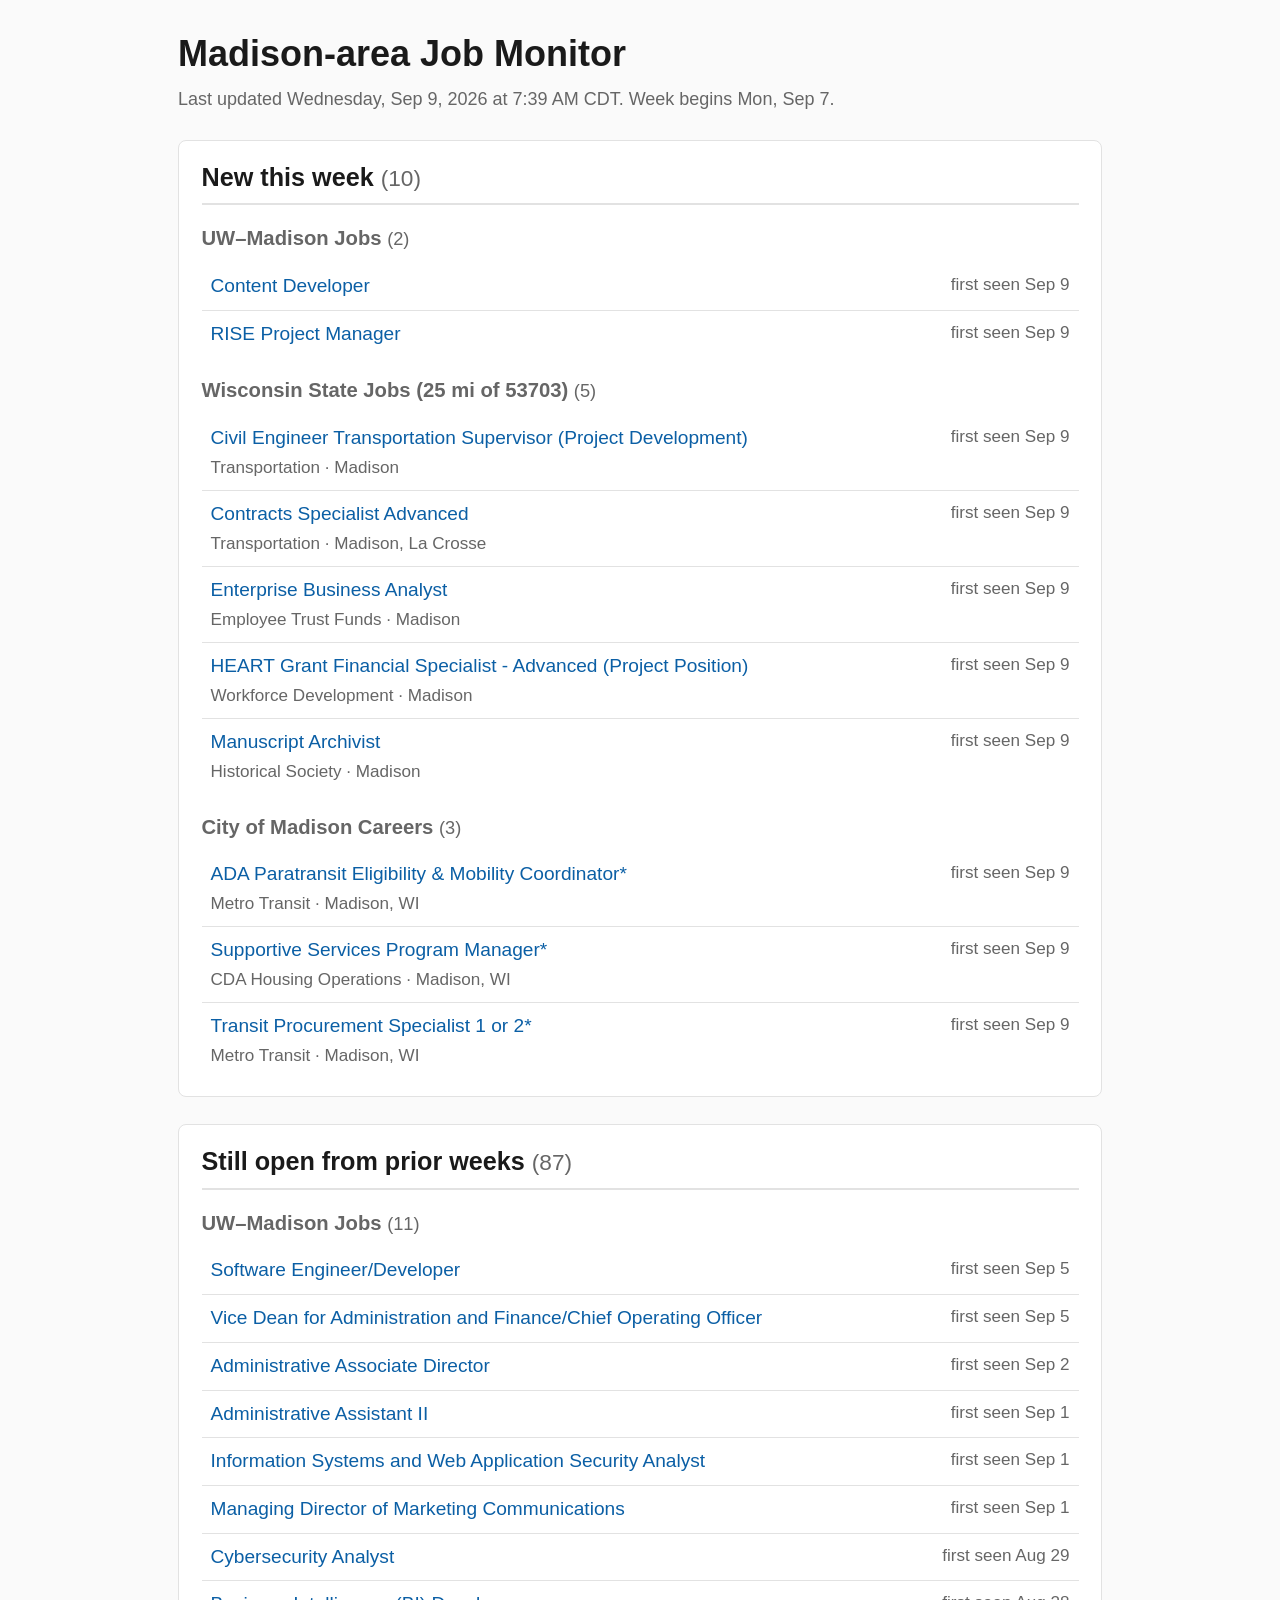
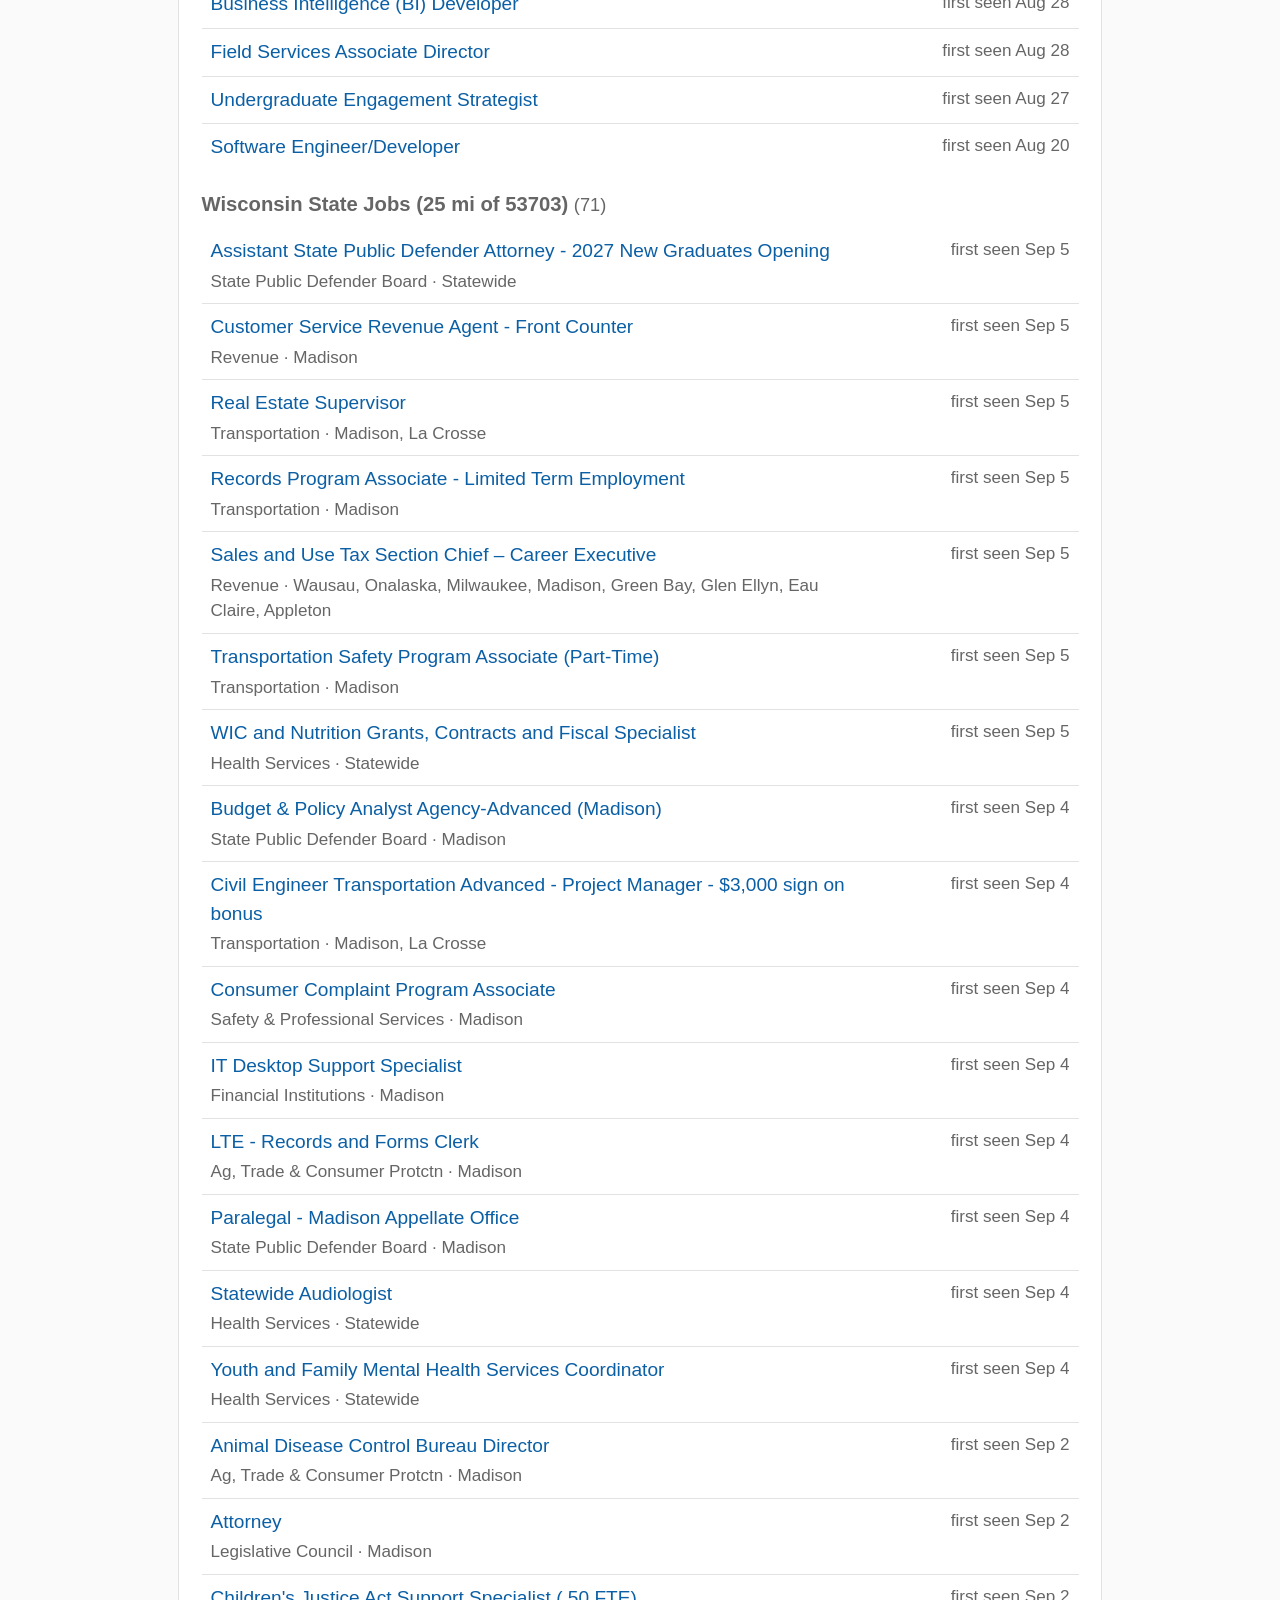
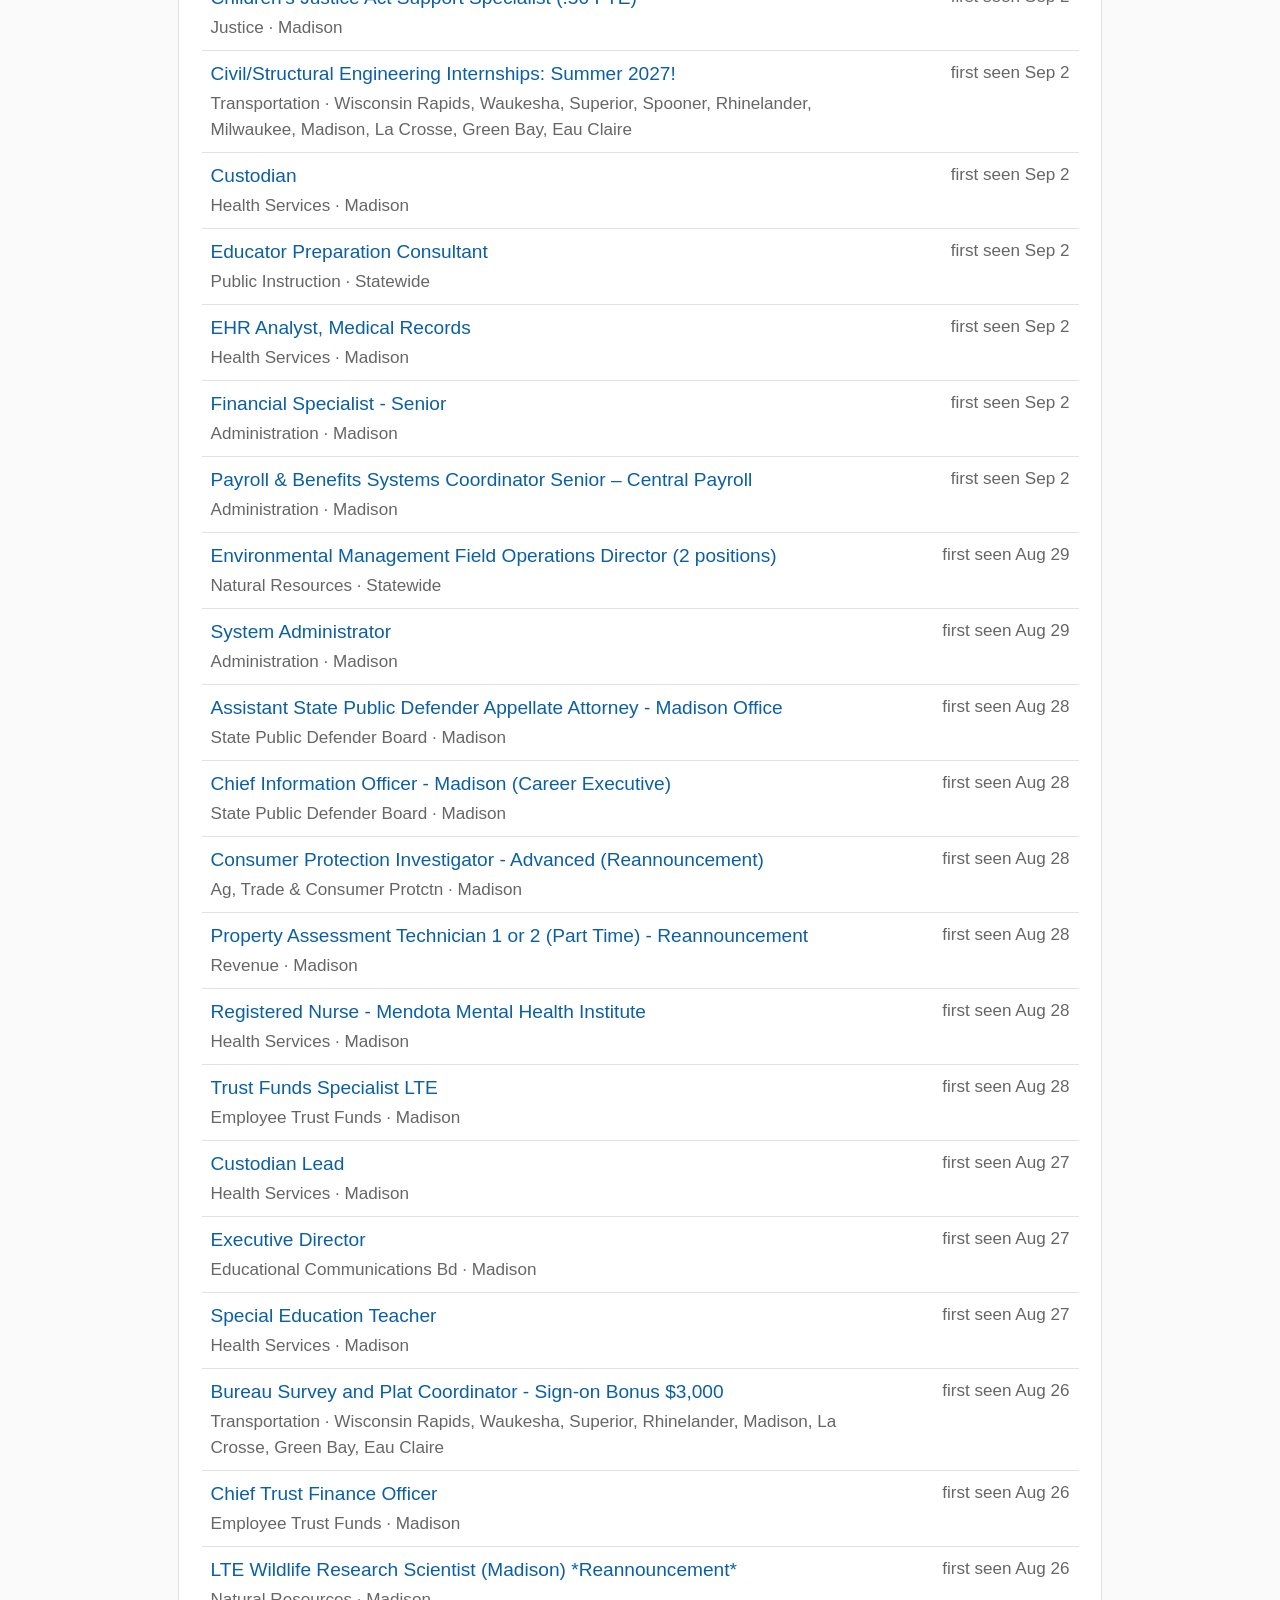
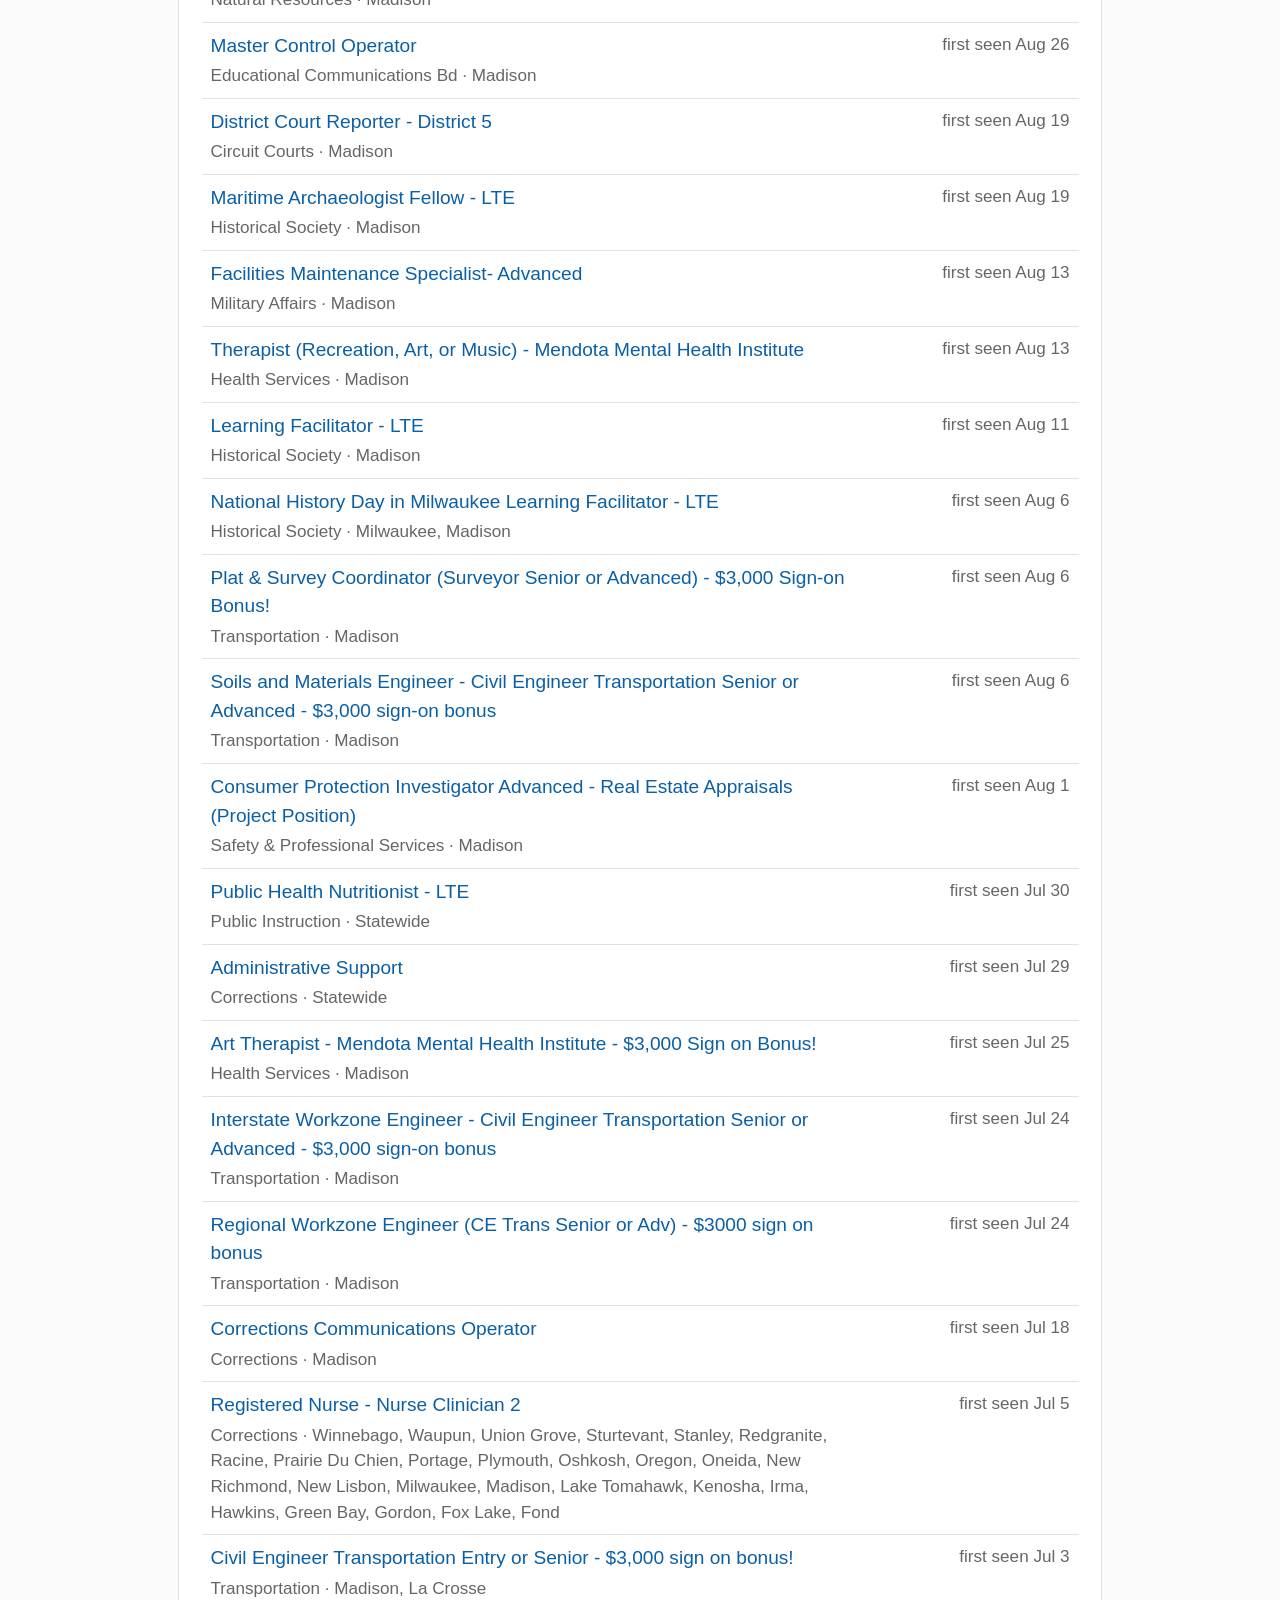
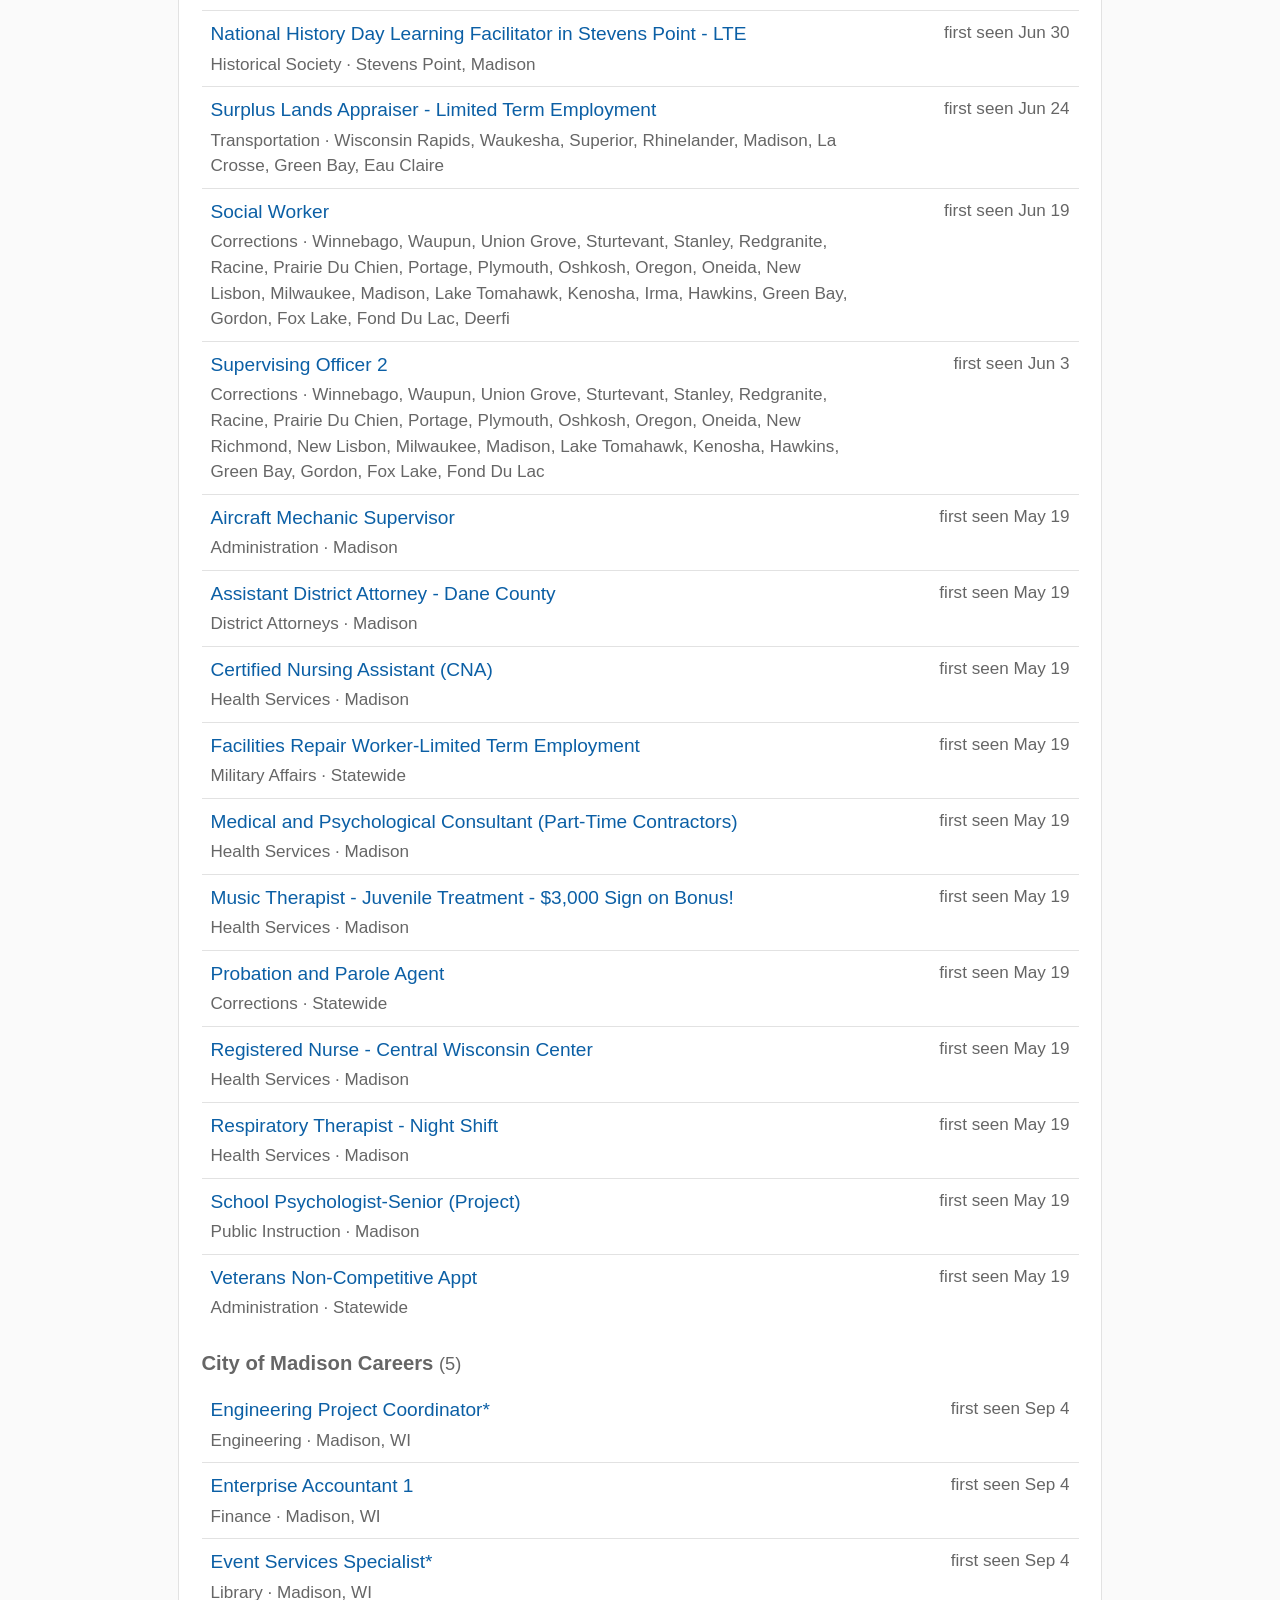
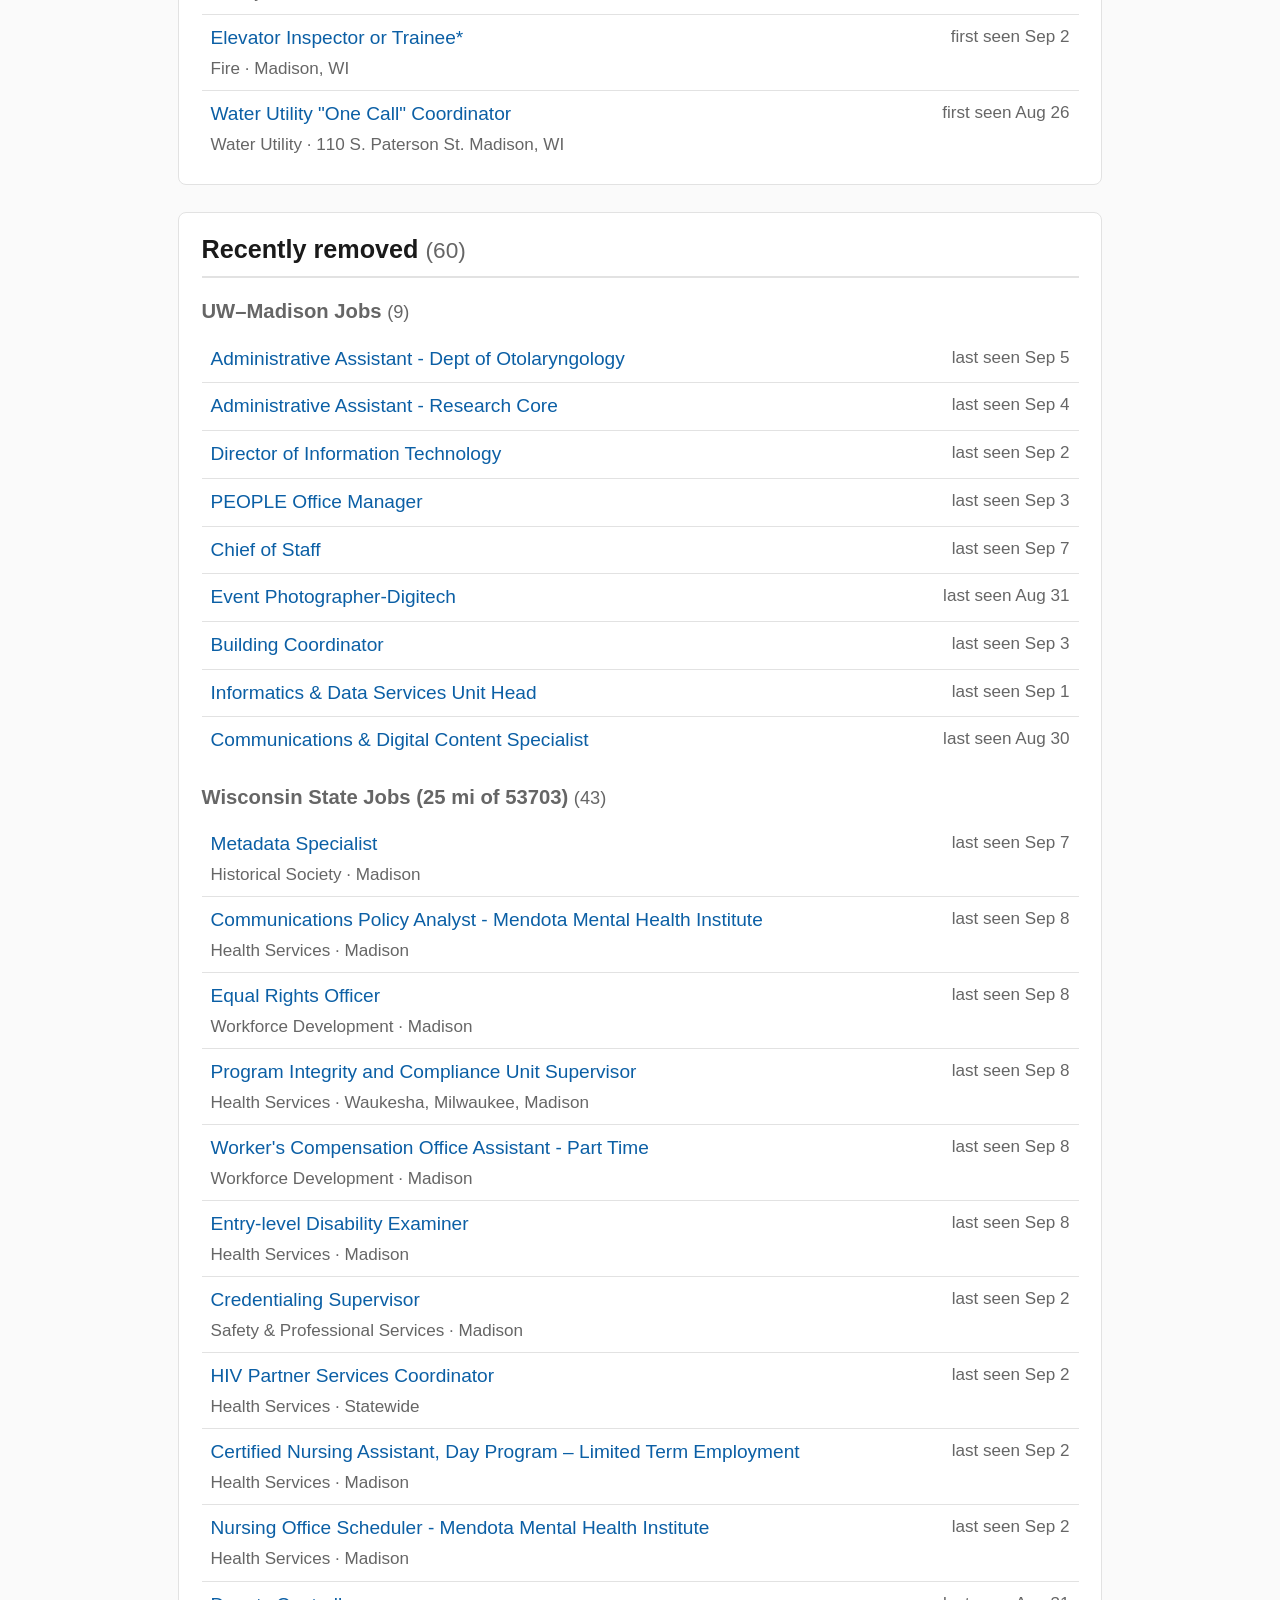
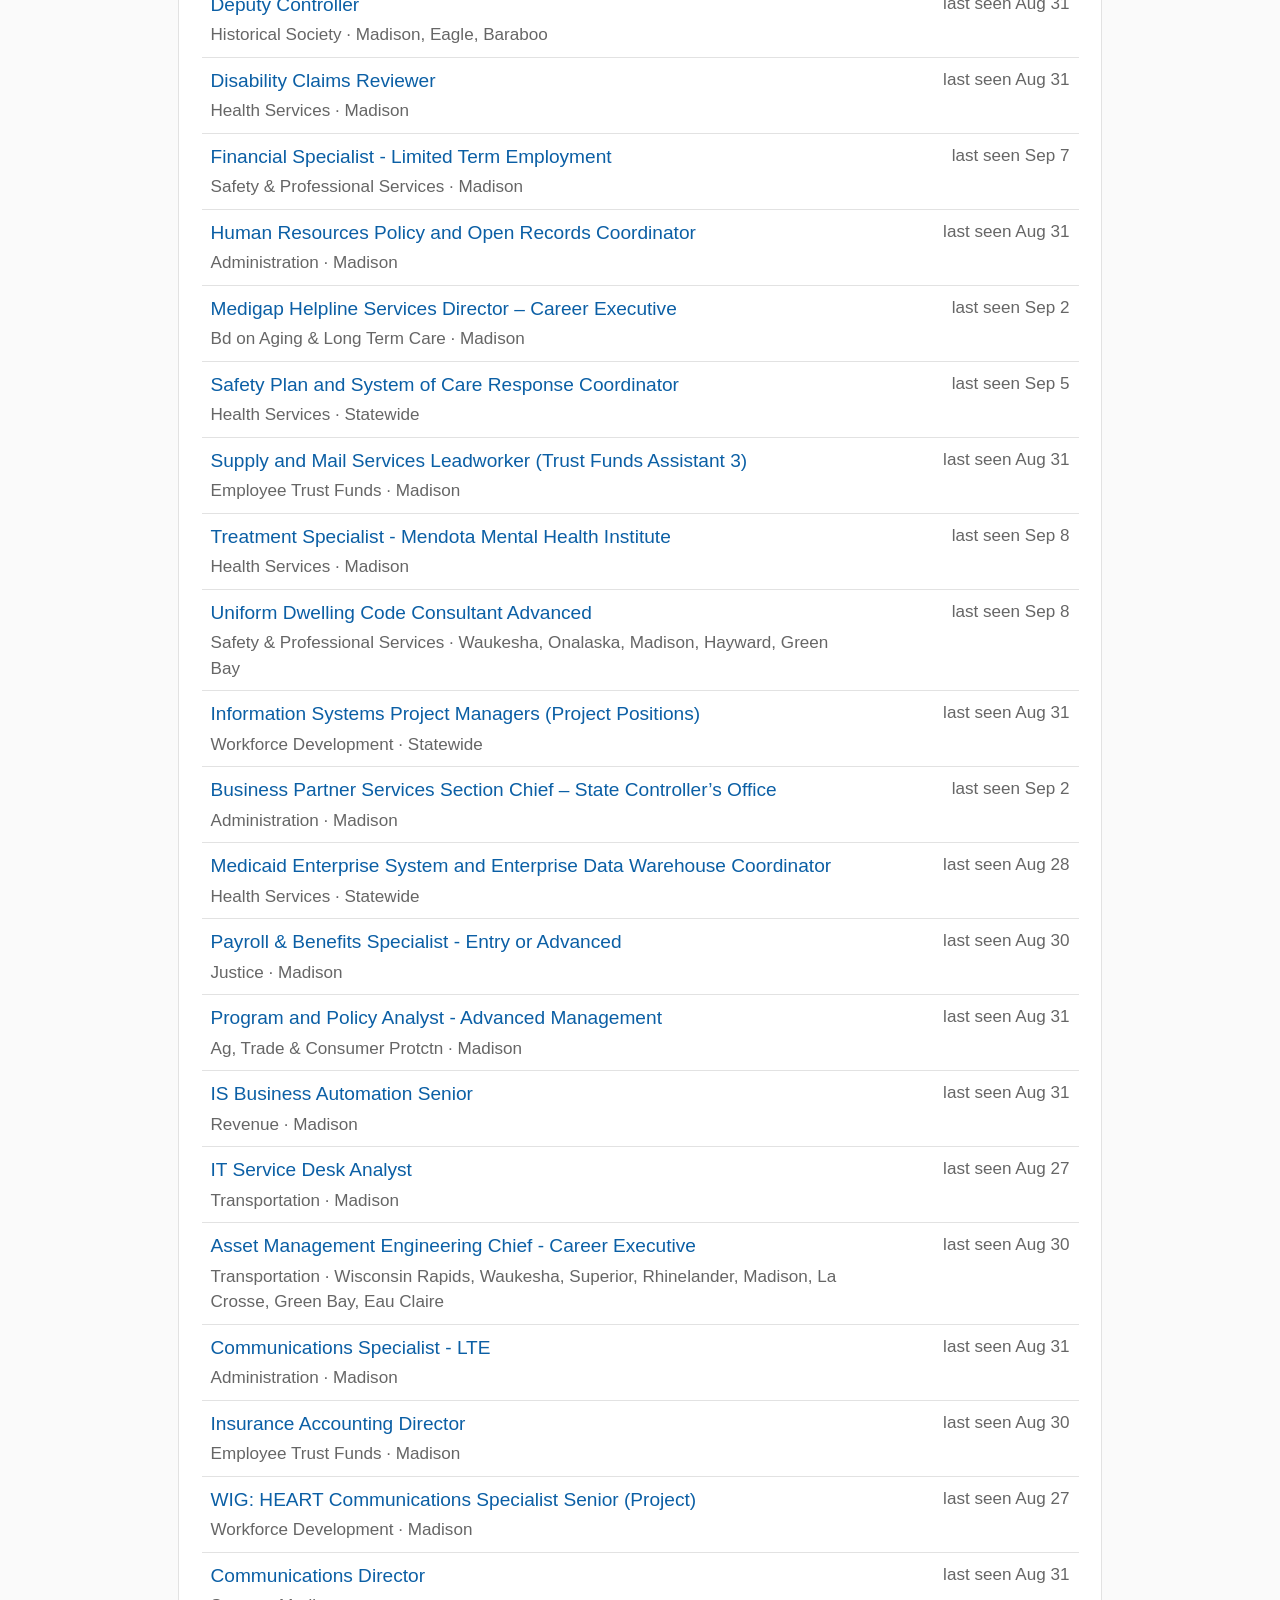
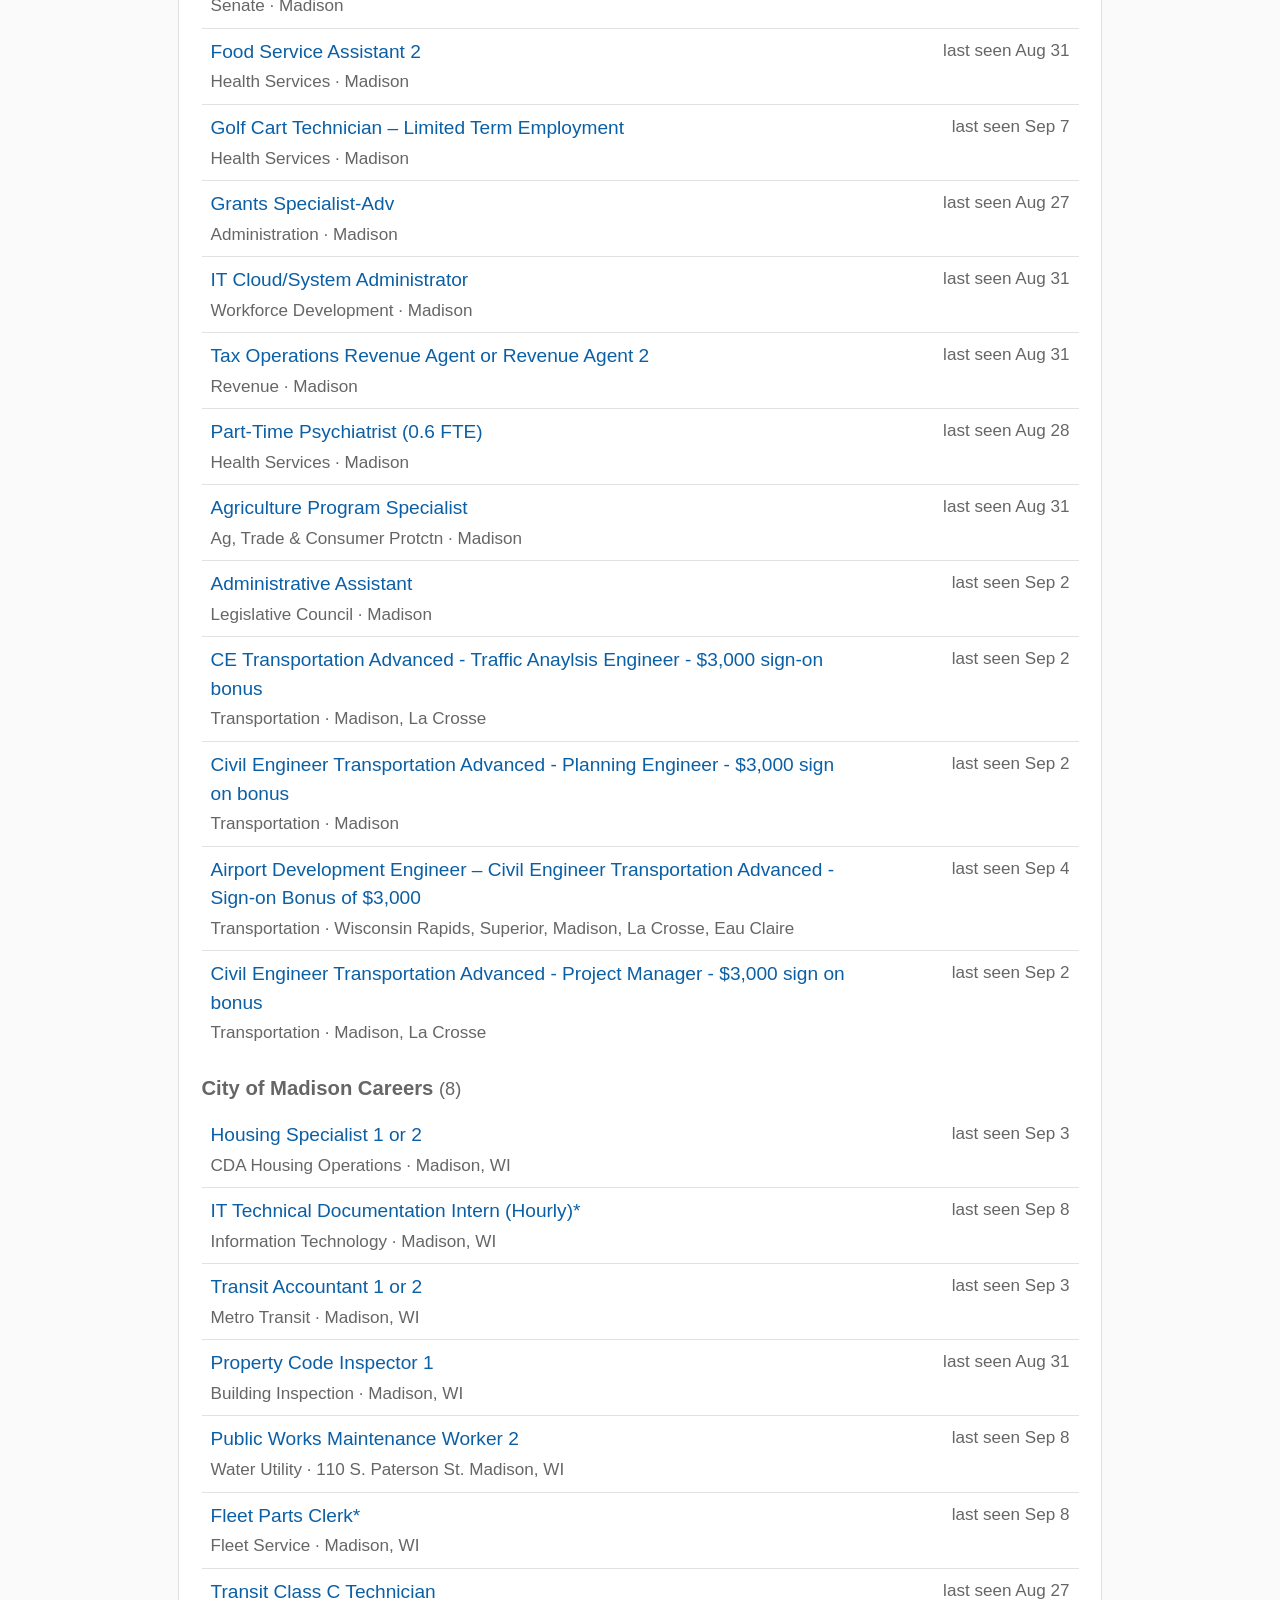
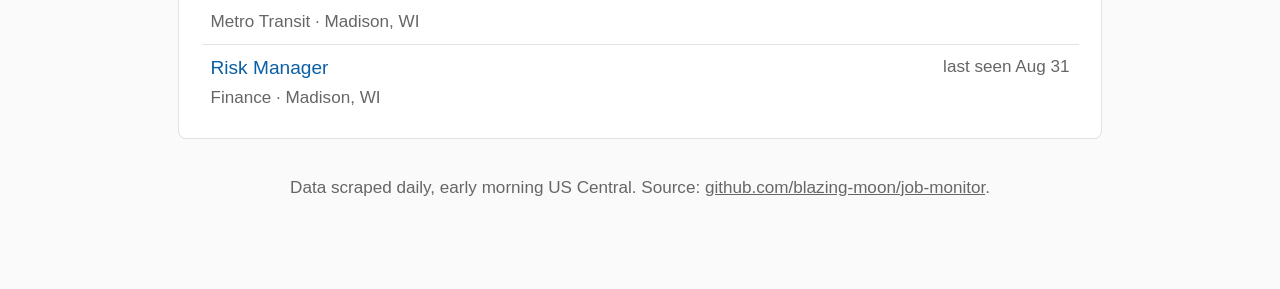
==== commit 69702ff5: "scrape: update listings (2026-09-09)" ====
--- a/docs/index.html
+++ b/docs/index.html
@@ -10,11 +10,8 @@
 <body>
 <main class="container">
 <h1>Madison-area Job Monitor</h1>
-<p class="meta">Last updated <time datetime="2026-09-09T10:42:37.314942+00:00">Wednesday, Sep 9, 2026 at 5:42 AM CDT</time>. Week begins <time datetime="2026-09-07T05:00:00+00:00">Mon, Sep 7</time>.</p>
-<div class="errors"><strong>Scrape errors this run:</strong><ul>
-<li>Sep 9, 6:04 AM CDT &mdash; Wisconsin State Jobs (25 mi of 53703): ConnectTimeout: HTTPSConnectionPool(host=&#x27;wisc.jobs&#x27;, port=443): Max retries exceeded with url: /Pages/SearchResults.aspx?keywords=&amp;city=&amp;zip=53703&amp;distance=25 (Caused by ConnectTimeoutError(&lt;HTTPSConnection(host=&#x27;wisc.jobs&#x27;, port=443) at 0x7f1e65d33e00&gt;, &#x27;Connection to wisc.jobs timed out. (connect timeout=30)&#x27;))</li>
-</ul></div>
-<section><h2>New this week <span class="count">(4)</span></h2>
+<p class="meta">Last updated <time datetime="2026-09-09T12:39:51.091634+00:00">Wednesday, Sep 9, 2026 at 7:39 AM CDT</time>. Week begins <time datetime="2026-09-07T05:00:00+00:00">Mon, Sep 7</time>.</p>
+<section><h2>New this week <span class="count">(10)</span></h2>
 <h3><a class="srclink" href="https://jobs.wisc.edu/jobs/search?page=1&amp;category_uids%5B%5D=b8deb656947105bcb05785b127aa27ba&amp;category_uids%5B%5D=3137579afa35719380e85ab6a3b52ce7&amp;category_uids%5B%5D=6ebbdab01d8053ced2cb2abd3f5052e9&amp;category_uids%5B%5D=0cab7fcac6928c822828e53a082c754b&amp;category_uids%5B%5D=76683a6dee6b5d4ae2a01990f31e9a94&amp;category_uids%5B%5D=645de1d33d345236341e07c144083b25&amp;cities%5B%5D=Madison&amp;query=madison">UW–Madison Jobs</a> <span class="count">(2)</span></h3>
 <table class="listings"><tbody>
 <tr>
@@ -26,8 +23,35 @@
 <td class="date">first seen Sep 9</td>
 </tr>
 </tbody></table>
-<h3><a class="srclink" href="https://www.governmentjobs.com/careers/MadisonWi">City of Madison Careers</a> <span class="count">(2)</span></h3>
-<table class="listings"><tbody>
+<h3><a class="srclink" href="https://wisc.jobs/Pages/SearchResults.aspx?keywords=&amp;city=&amp;zip=53703&amp;distance=25">Wisconsin State Jobs (25 mi of 53703)</a> <span class="count">(5)</span></h3>
+<table class="listings"><tbody>
+<tr>
+<td class="title"><a href="https://wj.wi.gov/psc/wisjobs/CAREERS/HRMS/c/HRS_HRAM_FL.HRS_CG_SEARCH_FL.GBL?Page=HRS_APP_JBPST_FL&amp;Action=U&amp;FOCUS=Applicant&amp;SiteId=1&amp;PostingSeq=1&amp;JobOpeningId=22006">Civil Engineer Transportation Supervisor (Project Development)</a><div class="sub">Transportation &middot; Madison</div></td>
+<td class="date">first seen Sep 9</td>
+</tr>
+<tr>
+<td class="title"><a href="https://wj.wi.gov/psc/wisjobs/CAREERS/HRMS/c/HRS_HRAM_FL.HRS_CG_SEARCH_FL.GBL?Page=HRS_APP_JBPST_FL&amp;Action=U&amp;FOCUS=Applicant&amp;SiteId=1&amp;PostingSeq=1&amp;JobOpeningId=22007">Contracts Specialist Advanced</a><div class="sub">Transportation &middot; Madison, La Crosse</div></td>
+<td class="date">first seen Sep 9</td>
+</tr>
+<tr>
+<td class="title"><a href="https://wj.wi.gov/psc/wisjobs/CAREERS/HRMS/c/HRS_HRAM_FL.HRS_CG_SEARCH_FL.GBL?Page=HRS_APP_JBPST_FL&amp;Action=U&amp;FOCUS=Applicant&amp;SiteId=1&amp;PostingSeq=1&amp;JobOpeningId=22011">Enterprise Business Analyst</a><div class="sub">Employee Trust Funds &middot; Madison</div></td>
+<td class="date">first seen Sep 9</td>
+</tr>
+<tr>
+<td class="title"><a href="https://wj.wi.gov/psc/wisjobs/CAREERS/HRMS/c/HRS_HRAM_FL.HRS_CG_SEARCH_FL.GBL?Page=HRS_APP_JBPST_FL&amp;Action=U&amp;FOCUS=Applicant&amp;SiteId=1&amp;PostingSeq=1&amp;JobOpeningId=21981">HEART Grant Financial Specialist - Advanced (Project Position)</a><div class="sub">Workforce Development &middot; Madison</div></td>
+<td class="date">first seen Sep 9</td>
+</tr>
+<tr>
+<td class="title"><a href="https://wj.wi.gov/psc/wisjobs/CAREERS/HRMS/c/HRS_HRAM_FL.HRS_CG_SEARCH_FL.GBL?Page=HRS_APP_JBPST_FL&amp;Action=U&amp;FOCUS=Applicant&amp;SiteId=1&amp;PostingSeq=1&amp;JobOpeningId=22017">Manuscript Archivist</a><div class="sub">Historical Society &middot; Madison</div></td>
+<td class="date">first seen Sep 9</td>
+</tr>
+</tbody></table>
+<h3><a class="srclink" href="https://www.governmentjobs.com/careers/MadisonWi">City of Madison Careers</a> <span class="count">(3)</span></h3>
+<table class="listings"><tbody>
+<tr>
+<td class="title"><a href="https://www.governmentjobs.com/careers/madisonwi/jobs/5452929/ada-paratransit-eligibility-mobility-coordinator">ADA Paratransit Eligibility &amp; Mobility Coordinator*</a><div class="sub">Metro Transit &middot; Madison, WI</div></td>
+<td class="date">first seen Sep 9</td>
+</tr>
 <tr>
 <td class="title"><a href="https://www.governmentjobs.com/careers/madisonwi/jobs/5462411/supportive-services-program-manager">Supportive Services Program Manager*</a><div class="sub">CDA Housing Operations &middot; Madison, WI</div></td>
 <td class="date">first seen Sep 9</td>
@@ -38,7 +62,7 @@
 </tr>
 </tbody></table>
 </section>
-<section><h2>Still open from prior weeks <span class="count">(134)</span></h2>
+<section><h2>Still open from prior weeks <span class="count">(87)</span></h2>
 <h3><a class="srclink" href="https://jobs.wisc.edu/jobs/search?page=1&amp;category_uids%5B%5D=b8deb656947105bcb05785b127aa27ba&amp;category_uids%5B%5D=3137579afa35719380e85ab6a3b52ce7&amp;category_uids%5B%5D=6ebbdab01d8053ced2cb2abd3f5052e9&amp;category_uids%5B%5D=0cab7fcac6928c822828e53a082c754b&amp;category_uids%5B%5D=76683a6dee6b5d4ae2a01990f31e9a94&amp;category_uids%5B%5D=645de1d33d345236341e07c144083b25&amp;cities%5B%5D=Madison&amp;query=madison">UW–Madison Jobs</a> <span class="count">(11)</span></h3>
 <table class="listings"><tbody>
 <tr>
@@ -86,7 +110,7 @@
 <td class="date">first seen Aug 20</td>
 </tr>
 </tbody></table>
-<h3><a class="srclink" href="https://wisc.jobs/Pages/SearchResults.aspx?keywords=&amp;city=&amp;zip=53703&amp;distance=25">Wisconsin State Jobs (25 mi of 53703)</a> <span class="count">(118)</span></h3>
+<h3><a class="srclink" href="https://wisc.jobs/Pages/SearchResults.aspx?keywords=&amp;city=&amp;zip=53703&amp;distance=25">Wisconsin State Jobs (25 mi of 53703)</a> <span class="count">(71)</span></h3>
 <table class="listings"><tbody>
 <tr>
 <td class="title"><a href="https://wj.wi.gov/psc/wisjobs/CAREERS/HRMS/c/HRS_HRAM_FL.HRS_CG_SEARCH_FL.GBL?Page=HRS_APP_JBPST_FL&amp;Action=U&amp;FOCUS=Applicant&amp;SiteId=1&amp;PostingSeq=1&amp;JobOpeningId=21997">Assistant State Public Defender Attorney - 2027 New Graduates Opening</a><div class="sub">State Public Defender Board &middot; Statewide</div></td>
@@ -97,10 +121,6 @@
 <td class="date">first seen Sep 5</td>
 </tr>
 <tr>
-<td class="title"><a href="https://wj.wi.gov/psc/wisjobs/CAREERS/HRMS/c/HRS_HRAM_FL.HRS_CG_SEARCH_FL.GBL?Page=HRS_APP_JBPST_FL&amp;Action=U&amp;FOCUS=Applicant&amp;SiteId=1&amp;PostingSeq=1&amp;JobOpeningId=22004">Metadata Specialist</a><div class="sub">Historical Society &middot; Madison</div></td>
-<td class="date">first seen Sep 5</td>
-</tr>
-<tr>
 <td class="title"><a href="https://wj.wi.gov/psc/wisjobs/CAREERS/HRMS/c/HRS_HRAM_FL.HRS_CG_SEARCH_FL.GBL?Page=HRS_APP_JBPST_FL&amp;Action=U&amp;FOCUS=Applicant&amp;SiteId=1&amp;PostingSeq=1&amp;JobOpeningId=21674">Real Estate Supervisor</a><div class="sub">Transportation &middot; Madison, La Crosse</div></td>
 <td class="date">first seen Sep 5</td>
 </tr>
@@ -169,10 +189,6 @@
 <td class="date">first seen Sep 2</td>
 </tr>
 <tr>
-<td class="title"><a href="https://wj.wi.gov/psc/wisjobs/CAREERS/HRMS/c/HRS_HRAM_FL.HRS_CG_SEARCH_FL.GBL?Page=HRS_APP_JBPST_FL&amp;Action=U&amp;FOCUS=Applicant&amp;SiteId=1&amp;PostingSeq=1&amp;JobOpeningId=21901">Communications Policy Analyst - Mendota Mental Health Institute</a><div class="sub">Health Services &middot; Madison</div></td>
-<td class="date">first seen Sep 2</td>
-</tr>
-<tr>
 <td class="title"><a href="https://wj.wi.gov/psc/wisjobs/CAREERS/HRMS/c/HRS_HRAM_FL.HRS_CG_SEARCH_FL.GBL?Page=HRS_APP_JBPST_FL&amp;Action=U&amp;FOCUS=Applicant&amp;SiteId=1&amp;PostingSeq=1&amp;JobOpeningId=21955">Custodian</a><div class="sub">Health Services &middot; Madison</div></td>
 <td class="date">first seen Sep 2</td>
 </tr>
@@ -185,28 +201,12 @@
 <td class="date">first seen Sep 2</td>
 </tr>
 <tr>
-<td class="title"><a href="https://wj.wi.gov/psc/wisjobs/CAREERS/HRMS/c/HRS_HRAM_FL.HRS_CG_SEARCH_FL.GBL?Page=HRS_APP_JBPST_FL&amp;Action=U&amp;FOCUS=Applicant&amp;SiteId=1&amp;PostingSeq=1&amp;JobOpeningId=21906">Equal Rights Officer</a><div class="sub">Workforce Development &middot; Madison</div></td>
-<td class="date">first seen Sep 2</td>
-</tr>
-<tr>
 <td class="title"><a href="https://wj.wi.gov/psc/wisjobs/CAREERS/HRMS/c/HRS_HRAM_FL.HRS_CG_SEARCH_FL.GBL?Page=HRS_APP_JBPST_FL&amp;Action=U&amp;FOCUS=Applicant&amp;SiteId=1&amp;PostingSeq=1&amp;JobOpeningId=21953">Financial Specialist - Senior</a><div class="sub">Administration &middot; Madison</div></td>
 <td class="date">first seen Sep 2</td>
 </tr>
 <tr>
 <td class="title"><a href="https://wj.wi.gov/psc/wisjobs/CAREERS/HRMS/c/HRS_HRAM_FL.HRS_CG_SEARCH_FL.GBL?Page=HRS_APP_JBPST_FL&amp;Action=U&amp;FOCUS=Applicant&amp;SiteId=1&amp;PostingSeq=1&amp;JobOpeningId=21957">Payroll &amp; Benefits Systems Coordinator Senior – Central Payroll</a><div class="sub">Administration &middot; Madison</div></td>
 <td class="date">first seen Sep 2</td>
-</tr>
-<tr>
-<td class="title"><a href="https://wj.wi.gov/psc/wisjobs/CAREERS/HRMS/c/HRS_HRAM_FL.HRS_CG_SEARCH_FL.GBL?Page=HRS_APP_JBPST_FL&amp;Action=U&amp;FOCUS=Applicant&amp;SiteId=1&amp;PostingSeq=1&amp;JobOpeningId=21970">Program Integrity and Compliance Unit Supervisor</a><div class="sub">Health Services &middot; Waukesha, Milwaukee, Madison</div></td>
-<td class="date">first seen Sep 2</td>
-</tr>
-<tr>
-<td class="title"><a href="https://wj.wi.gov/psc/wisjobs/CAREERS/HRMS/c/HRS_HRAM_FL.HRS_CG_SEARCH_FL.GBL?Page=HRS_APP_JBPST_FL&amp;Action=U&amp;FOCUS=Applicant&amp;SiteId=1&amp;PostingSeq=1&amp;JobOpeningId=21898">Worker&#x27;s Compensation Office Assistant - Part Time</a><div class="sub">Workforce Development &middot; Madison</div></td>
-<td class="date">first seen Sep 2</td>
-</tr>
-<tr>
-<td class="title"><a href="https://wj.wi.gov/psc/wisjobs/CAREERS/HRMS/c/HRS_HRAM_FL.HRS_CG_SEARCH_FL.GBL?Page=HRS_APP_JBPST_FL&amp;Action=U&amp;FOCUS=Applicant&amp;SiteId=1&amp;PostingSeq=1&amp;JobOpeningId=21927">Entry-level Disability Examiner</a><div class="sub">Health Services &middot; Madison</div></td>
-<td class="date">first seen Aug 31</td>
 </tr>
 <tr>
 <td class="title"><a href="https://wj.wi.gov/psc/wisjobs/CAREERS/HRMS/c/HRS_HRAM_FL.HRS_CG_SEARCH_FL.GBL?Page=HRS_APP_JBPST_FL&amp;Action=U&amp;FOCUS=Applicant&amp;SiteId=1&amp;PostingSeq=1&amp;JobOpeningId=21934">Environmental Management Field Operations Director (2 positions)</a><div class="sub">Natural Resources &middot; Statewide</div></td>
@@ -229,14 +229,6 @@
 <td class="date">first seen Aug 28</td>
 </tr>
 <tr>
-<td class="title"><a href="https://wj.wi.gov/psc/wisjobs/CAREERS/HRMS/c/HRS_HRAM_FL.HRS_CG_SEARCH_FL.GBL?Page=HRS_APP_JBPST_FL&amp;Action=U&amp;FOCUS=Applicant&amp;SiteId=1&amp;PostingSeq=1&amp;JobOpeningId=21919">Credentialing Supervisor</a><div class="sub">Safety &amp; Professional Services &middot; Madison</div></td>
-<td class="date">first seen Aug 28</td>
-</tr>
-<tr>
-<td class="title"><a href="https://wj.wi.gov/psc/wisjobs/CAREERS/HRMS/c/HRS_HRAM_FL.HRS_CG_SEARCH_FL.GBL?Page=HRS_APP_JBPST_FL&amp;Action=U&amp;FOCUS=Applicant&amp;SiteId=1&amp;PostingSeq=1&amp;JobOpeningId=21879">HIV Partner Services Coordinator</a><div class="sub">Health Services &middot; Statewide</div></td>
-<td class="date">first seen Aug 28</td>
-</tr>
-<tr>
 <td class="title"><a href="https://wj.wi.gov/psc/wisjobs/CAREERS/HRMS/c/HRS_HRAM_FL.HRS_CG_SEARCH_FL.GBL?Page=HRS_APP_JBPST_FL&amp;Action=U&amp;FOCUS=Applicant&amp;SiteId=1&amp;PostingSeq=1&amp;JobOpeningId=21170">Property Assessment Technician 1 or 2 (Part Time) - Reannouncement</a><div class="sub">Revenue &middot; Madison</div></td>
 <td class="date">first seen Aug 28</td>
 </tr>
@@ -247,10 +239,6 @@
 <tr>
 <td class="title"><a href="https://wj.wi.gov/psc/wisjobs/CAREERS/HRMS/c/HRS_HRAM_FL.HRS_CG_SEARCH_FL.GBL?Page=HRS_APP_JBPST_FL&amp;Action=U&amp;FOCUS=Applicant&amp;SiteId=1&amp;PostingSeq=1&amp;JobOpeningId=21929">Trust Funds Specialist LTE</a><div class="sub">Employee Trust Funds &middot; Madison</div></td>
 <td class="date">first seen Aug 28</td>
-</tr>
-<tr>
-<td class="title"><a href="https://wj.wi.gov/psc/wisjobs/CAREERS/HRMS/c/HRS_HRAM_FL.HRS_CG_SEARCH_FL.GBL?Page=HRS_APP_JBPST_FL&amp;Action=U&amp;FOCUS=Applicant&amp;SiteId=1&amp;PostingSeq=1&amp;JobOpeningId=21910">Certified Nursing Assistant, Day Program – Limited Term Employment</a><div class="sub">Health Services &middot; Madison</div></td>
-<td class="date">first seen Aug 27</td>
 </tr>
 <tr>
 <td class="title"><a href="https://wj.wi.gov/psc/wisjobs/CAREERS/HRMS/c/HRS_HRAM_FL.HRS_CG_SEARCH_FL.GBL?Page=HRS_APP_JBPST_FL&amp;Action=U&amp;FOCUS=Applicant&amp;SiteId=1&amp;PostingSeq=1&amp;JobOpeningId=20438">Custodian Lead</a><div class="sub">Health Services &middot; Madison</div></td>
@@ -261,10 +249,6 @@
 <td class="date">first seen Aug 27</td>
 </tr>
 <tr>
-<td class="title"><a href="https://wj.wi.gov/psc/wisjobs/CAREERS/HRMS/c/HRS_HRAM_FL.HRS_CG_SEARCH_FL.GBL?Page=HRS_APP_JBPST_FL&amp;Action=U&amp;FOCUS=Applicant&amp;SiteId=1&amp;PostingSeq=1&amp;JobOpeningId=21899">Nursing Office Scheduler - Mendota Mental Health Institute</a><div class="sub">Health Services &middot; Madison</div></td>
-<td class="date">first seen Aug 27</td>
-</tr>
-<tr>
 <td class="title"><a href="https://wj.wi.gov/psc/wisjobs/CAREERS/HRMS/c/HRS_HRAM_FL.HRS_CG_SEARCH_FL.GBL?Page=HRS_APP_JBPST_FL&amp;Action=U&amp;FOCUS=Applicant&amp;SiteId=1&amp;PostingSeq=1&amp;JobOpeningId=18257">Special Education Teacher</a><div class="sub">Health Services &middot; Madison</div></td>
 <td class="date">first seen Aug 27</td>
 </tr>
@@ -277,22 +261,6 @@
 <td class="date">first seen Aug 26</td>
 </tr>
 <tr>
-<td class="title"><a href="https://wj.wi.gov/psc/wisjobs/CAREERS/HRMS/c/HRS_HRAM_FL.HRS_CG_SEARCH_FL.GBL?Page=HRS_APP_JBPST_FL&amp;Action=U&amp;FOCUS=Applicant&amp;SiteId=1&amp;PostingSeq=1&amp;JobOpeningId=21875">Deputy Controller</a><div class="sub">Historical Society &middot; Madison, Eagle, Baraboo</div></td>
-<td class="date">first seen Aug 26</td>
-</tr>
-<tr>
-<td class="title"><a href="https://wj.wi.gov/psc/wisjobs/CAREERS/HRMS/c/HRS_HRAM_FL.HRS_CG_SEARCH_FL.GBL?Page=HRS_APP_JBPST_FL&amp;Action=U&amp;FOCUS=Applicant&amp;SiteId=1&amp;PostingSeq=1&amp;JobOpeningId=21885">Disability Claims Reviewer</a><div class="sub">Health Services &middot; Madison</div></td>
-<td class="date">first seen Aug 26</td>
-</tr>
-<tr>
-<td class="title"><a href="https://wj.wi.gov/psc/wisjobs/CAREERS/HRMS/c/HRS_HRAM_FL.HRS_CG_SEARCH_FL.GBL?Page=HRS_APP_JBPST_FL&amp;Action=U&amp;FOCUS=Applicant&amp;SiteId=1&amp;PostingSeq=1&amp;JobOpeningId=21864">Financial Specialist - Limited Term Employment</a><div class="sub">Safety &amp; Professional Services &middot; Madison</div></td>
-<td class="date">first seen Aug 26</td>
-</tr>
-<tr>
-<td class="title"><a href="https://wj.wi.gov/psc/wisjobs/CAREERS/HRMS/c/HRS_HRAM_FL.HRS_CG_SEARCH_FL.GBL?Page=HRS_APP_JBPST_FL&amp;Action=U&amp;FOCUS=Applicant&amp;SiteId=1&amp;PostingSeq=1&amp;JobOpeningId=21891">Human Resources Policy and Open Records Coordinator</a><div class="sub">Administration &middot; Madison</div></td>
-<td class="date">first seen Aug 26</td>
-</tr>
-<tr>
 <td class="title"><a href="https://wj.wi.gov/psc/wisjobs/CAREERS/HRMS/c/HRS_HRAM_FL.HRS_CG_SEARCH_FL.GBL?Page=HRS_APP_JBPST_FL&amp;Action=U&amp;FOCUS=Applicant&amp;SiteId=1&amp;PostingSeq=1&amp;JobOpeningId=21317">LTE Wildlife Research Scientist (Madison) *Reannouncement*</a><div class="sub">Natural Resources &middot; Madison</div></td>
 <td class="date">first seen Aug 26</td>
 </tr>
@@ -301,114 +269,14 @@
 <td class="date">first seen Aug 26</td>
 </tr>
 <tr>
-<td class="title"><a href="https://wj.wi.gov/psc/wisjobs/CAREERS/HRMS/c/HRS_HRAM_FL.HRS_CG_SEARCH_FL.GBL?Page=HRS_APP_JBPST_FL&amp;Action=U&amp;FOCUS=Applicant&amp;SiteId=1&amp;PostingSeq=1&amp;JobOpeningId=21878">Medigap Helpline Services Director – Career Executive</a><div class="sub">Bd on Aging &amp; Long Term Care &middot; Madison</div></td>
-<td class="date">first seen Aug 26</td>
-</tr>
-<tr>
-<td class="title"><a href="https://wj.wi.gov/psc/wisjobs/CAREERS/HRMS/c/HRS_HRAM_FL.HRS_CG_SEARCH_FL.GBL?Page=HRS_APP_JBPST_FL&amp;Action=U&amp;FOCUS=Applicant&amp;SiteId=1&amp;PostingSeq=1&amp;JobOpeningId=21883">Safety Plan and System of Care Response Coordinator</a><div class="sub">Health Services &middot; Statewide</div></td>
-<td class="date">first seen Aug 26</td>
-</tr>
-<tr>
-<td class="title"><a href="https://wj.wi.gov/psc/wisjobs/CAREERS/HRMS/c/HRS_HRAM_FL.HRS_CG_SEARCH_FL.GBL?Page=HRS_APP_JBPST_FL&amp;Action=U&amp;FOCUS=Applicant&amp;SiteId=1&amp;PostingSeq=1&amp;JobOpeningId=21897">Supply and Mail Services Leadworker (Trust Funds Assistant 3)</a><div class="sub">Employee Trust Funds &middot; Madison</div></td>
-<td class="date">first seen Aug 26</td>
-</tr>
-<tr>
-<td class="title"><a href="https://wj.wi.gov/psc/wisjobs/CAREERS/HRMS/c/HRS_HRAM_FL.HRS_CG_SEARCH_FL.GBL?Page=HRS_APP_JBPST_FL&amp;Action=U&amp;FOCUS=Applicant&amp;SiteId=1&amp;PostingSeq=1&amp;JobOpeningId=21886">Treatment Specialist - Mendota Mental Health Institute</a><div class="sub">Health Services &middot; Madison</div></td>
-<td class="date">first seen Aug 26</td>
-</tr>
-<tr>
-<td class="title"><a href="https://wj.wi.gov/psc/wisjobs/CAREERS/HRMS/c/HRS_HRAM_FL.HRS_CG_SEARCH_FL.GBL?Page=HRS_APP_JBPST_FL&amp;Action=U&amp;FOCUS=Applicant&amp;SiteId=1&amp;PostingSeq=1&amp;JobOpeningId=20831">Uniform Dwelling Code Consultant Advanced</a><div class="sub">Safety &amp; Professional Services &middot; Waukesha, Onalaska, Madison, Hayward, Green Bay</div></td>
-<td class="date">first seen Aug 26</td>
-</tr>
-<tr>
-<td class="title"><a href="https://wj.wi.gov/psc/wisjobs/CAREERS/HRMS/c/HRS_HRAM_FL.HRS_CG_SEARCH_FL.GBL?Page=HRS_APP_JBPST_FL&amp;Action=U&amp;FOCUS=Applicant&amp;SiteId=1&amp;PostingSeq=1&amp;JobOpeningId=21853">Information Systems Project Managers (Project Positions)</a><div class="sub">Workforce Development &middot; Statewide</div></td>
-<td class="date">first seen Aug 24</td>
-</tr>
-<tr>
-<td class="title"><a href="https://wj.wi.gov/psc/wisjobs/CAREERS/HRMS/c/HRS_HRAM_FL.HRS_CG_SEARCH_FL.GBL?Page=HRS_APP_JBPST_FL&amp;Action=U&amp;FOCUS=Applicant&amp;SiteId=1&amp;PostingSeq=1&amp;JobOpeningId=21860">Business Partner Services Section Chief – State Controller’s Office</a><div class="sub">Administration &middot; Madison</div></td>
-<td class="date">first seen Aug 22</td>
-</tr>
-<tr>
-<td class="title"><a href="https://wj.wi.gov/psc/wisjobs/CAREERS/HRMS/c/HRS_HRAM_FL.HRS_CG_SEARCH_FL.GBL?Page=HRS_APP_JBPST_FL&amp;Action=U&amp;FOCUS=Applicant&amp;SiteId=1&amp;PostingSeq=1&amp;JobOpeningId=21870">Medicaid Enterprise System and Enterprise Data Warehouse Coordinator</a><div class="sub">Health Services &middot; Statewide</div></td>
-<td class="date">first seen Aug 22</td>
-</tr>
-<tr>
-<td class="title"><a href="https://wj.wi.gov/psc/wisjobs/CAREERS/HRMS/c/HRS_HRAM_FL.HRS_CG_SEARCH_FL.GBL?Page=HRS_APP_JBPST_FL&amp;Action=U&amp;FOCUS=Applicant&amp;SiteId=1&amp;PostingSeq=1&amp;JobOpeningId=21867">Payroll &amp; Benefits Specialist - Entry or Advanced</a><div class="sub">Justice &middot; Madison</div></td>
-<td class="date">first seen Aug 22</td>
-</tr>
-<tr>
-<td class="title"><a href="https://wj.wi.gov/psc/wisjobs/CAREERS/HRMS/c/HRS_HRAM_FL.HRS_CG_SEARCH_FL.GBL?Page=HRS_APP_JBPST_FL&amp;Action=U&amp;FOCUS=Applicant&amp;SiteId=1&amp;PostingSeq=1&amp;JobOpeningId=21840">Program and Policy Analyst - Advanced Management</a><div class="sub">Ag, Trade &amp; Consumer Protctn &middot; Madison</div></td>
-<td class="date">first seen Aug 22</td>
-</tr>
-<tr>
-<td class="title"><a href="https://wj.wi.gov/psc/wisjobs/CAREERS/HRMS/c/HRS_HRAM_FL.HRS_CG_SEARCH_FL.GBL?Page=HRS_APP_JBPST_FL&amp;Action=U&amp;FOCUS=Applicant&amp;SiteId=1&amp;PostingSeq=1&amp;JobOpeningId=21780">IS Business Automation Senior</a><div class="sub">Revenue &middot; Madison</div></td>
-<td class="date">first seen Aug 21</td>
-</tr>
-<tr>
-<td class="title"><a href="https://wj.wi.gov/psc/wisjobs/CAREERS/HRMS/c/HRS_HRAM_FL.HRS_CG_SEARCH_FL.GBL?Page=HRS_APP_JBPST_FL&amp;Action=U&amp;FOCUS=Applicant&amp;SiteId=1&amp;PostingSeq=1&amp;JobOpeningId=21857">IT Service Desk Analyst</a><div class="sub">Transportation &middot; Madison</div></td>
-<td class="date">first seen Aug 21</td>
-</tr>
-<tr>
-<td class="title"><a href="https://wj.wi.gov/psc/wisjobs/CAREERS/HRMS/c/HRS_HRAM_FL.HRS_CG_SEARCH_FL.GBL?Page=HRS_APP_JBPST_FL&amp;Action=U&amp;FOCUS=Applicant&amp;SiteId=1&amp;PostingSeq=1&amp;JobOpeningId=21827">Asset Management Engineering Chief - Career Executive</a><div class="sub">Transportation &middot; Wisconsin Rapids, Waukesha, Superior, Rhinelander, Madison, La Crosse, Green Bay, Eau Claire</div></td>
-<td class="date">first seen Aug 20</td>
-</tr>
-<tr>
-<td class="title"><a href="https://wj.wi.gov/psc/wisjobs/CAREERS/HRMS/c/HRS_HRAM_FL.HRS_CG_SEARCH_FL.GBL?Page=HRS_APP_JBPST_FL&amp;Action=U&amp;FOCUS=Applicant&amp;SiteId=1&amp;PostingSeq=1&amp;JobOpeningId=21842">Communications Specialist - LTE</a><div class="sub">Administration &middot; Madison</div></td>
-<td class="date">first seen Aug 20</td>
-</tr>
-<tr>
-<td class="title"><a href="https://wj.wi.gov/psc/wisjobs/CAREERS/HRMS/c/HRS_HRAM_FL.HRS_CG_SEARCH_FL.GBL?Page=HRS_APP_JBPST_FL&amp;Action=U&amp;FOCUS=Applicant&amp;SiteId=1&amp;PostingSeq=1&amp;JobOpeningId=21831">Insurance Accounting Director</a><div class="sub">Employee Trust Funds &middot; Madison</div></td>
-<td class="date">first seen Aug 20</td>
-</tr>
-<tr>
-<td class="title"><a href="https://wj.wi.gov/psc/wisjobs/CAREERS/HRMS/c/HRS_HRAM_FL.HRS_CG_SEARCH_FL.GBL?Page=HRS_APP_JBPST_FL&amp;Action=U&amp;FOCUS=Applicant&amp;SiteId=1&amp;PostingSeq=1&amp;JobOpeningId=21851">Java Developer</a><div class="sub">Transportation &middot; Madison</div></td>
-<td class="date">first seen Aug 20</td>
-</tr>
-<tr>
-<td class="title"><a href="https://wj.wi.gov/psc/wisjobs/CAREERS/HRMS/c/HRS_HRAM_FL.HRS_CG_SEARCH_FL.GBL?Page=HRS_APP_JBPST_FL&amp;Action=U&amp;FOCUS=Applicant&amp;SiteId=1&amp;PostingSeq=1&amp;JobOpeningId=21796">WIG: HEART Communications Specialist Senior (Project)</a><div class="sub">Workforce Development &middot; Madison</div></td>
-<td class="date">first seen Aug 20</td>
-</tr>
-<tr>
-<td class="title"><a href="https://wj.wi.gov/psc/wisjobs/CAREERS/HRMS/c/HRS_HRAM_FL.HRS_CG_SEARCH_FL.GBL?Page=HRS_APP_JBPST_FL&amp;Action=U&amp;FOCUS=Applicant&amp;SiteId=1&amp;PostingSeq=1&amp;JobOpeningId=21826">Communications Director</a><div class="sub">Senate &middot; Madison</div></td>
-<td class="date">first seen Aug 19</td>
-</tr>
-<tr>
 <td class="title"><a href="https://wj.wi.gov/psc/wisjobs/CAREERS/HRMS/c/HRS_HRAM_FL.HRS_CG_SEARCH_FL.GBL?Page=HRS_APP_JBPST_FL&amp;Action=U&amp;FOCUS=Applicant&amp;SiteId=1&amp;PostingSeq=1&amp;JobOpeningId=21838">District Court Reporter - District 5</a><div class="sub">Circuit Courts &middot; Madison</div></td>
 <td class="date">first seen Aug 19</td>
 </tr>
 <tr>
-<td class="title"><a href="https://wj.wi.gov/psc/wisjobs/CAREERS/HRMS/c/HRS_HRAM_FL.HRS_CG_SEARCH_FL.GBL?Page=HRS_APP_JBPST_FL&amp;Action=U&amp;FOCUS=Applicant&amp;SiteId=1&amp;PostingSeq=1&amp;JobOpeningId=21837">Food Service Assistant 2</a><div class="sub">Health Services &middot; Madison</div></td>
-<td class="date">first seen Aug 19</td>
-</tr>
-<tr>
-<td class="title"><a href="https://wj.wi.gov/psc/wisjobs/CAREERS/HRMS/c/HRS_HRAM_FL.HRS_CG_SEARCH_FL.GBL?Page=HRS_APP_JBPST_FL&amp;Action=U&amp;FOCUS=Applicant&amp;SiteId=1&amp;PostingSeq=1&amp;JobOpeningId=21231">Golf Cart Technician – Limited Term Employment</a><div class="sub">Health Services &middot; Madison</div></td>
-<td class="date">first seen Aug 19</td>
-</tr>
-<tr>
-<td class="title"><a href="https://wj.wi.gov/psc/wisjobs/CAREERS/HRMS/c/HRS_HRAM_FL.HRS_CG_SEARCH_FL.GBL?Page=HRS_APP_JBPST_FL&amp;Action=U&amp;FOCUS=Applicant&amp;SiteId=1&amp;PostingSeq=1&amp;JobOpeningId=21823">Grants Specialist-Adv</a><div class="sub">Administration &middot; Madison</div></td>
-<td class="date">first seen Aug 19</td>
-</tr>
-<tr>
-<td class="title"><a href="https://wj.wi.gov/psc/wisjobs/CAREERS/HRMS/c/HRS_HRAM_FL.HRS_CG_SEARCH_FL.GBL?Page=HRS_APP_JBPST_FL&amp;Action=U&amp;FOCUS=Applicant&amp;SiteId=1&amp;PostingSeq=1&amp;JobOpeningId=21615">IT Cloud/System Administrator</a><div class="sub">Workforce Development &middot; Madison</div></td>
-<td class="date">first seen Aug 19</td>
-</tr>
-<tr>
 <td class="title"><a href="https://wj.wi.gov/psc/wisjobs/CAREERS/HRMS/c/HRS_HRAM_FL.HRS_CG_SEARCH_FL.GBL?Page=HRS_APP_JBPST_FL&amp;Action=U&amp;FOCUS=Applicant&amp;SiteId=1&amp;PostingSeq=1&amp;JobOpeningId=21809">Maritime Archaeologist Fellow - LTE</a><div class="sub">Historical Society &middot; Madison</div></td>
 <td class="date">first seen Aug 19</td>
 </tr>
 <tr>
-<td class="title"><a href="https://wj.wi.gov/psc/wisjobs/CAREERS/HRMS/c/HRS_HRAM_FL.HRS_CG_SEARCH_FL.GBL?Page=HRS_APP_JBPST_FL&amp;Action=U&amp;FOCUS=Applicant&amp;SiteId=1&amp;PostingSeq=1&amp;JobOpeningId=21821">Tax Operations Revenue Agent or Revenue Agent 2</a><div class="sub">Revenue &middot; Madison</div></td>
-<td class="date">first seen Aug 19</td>
-</tr>
-<tr>
-<td class="title"><a href="https://wj.wi.gov/psc/wisjobs/CAREERS/HRMS/c/HRS_HRAM_FL.HRS_CG_SEARCH_FL.GBL?Page=HRS_APP_JBPST_FL&amp;Action=U&amp;FOCUS=Applicant&amp;SiteId=1&amp;PostingSeq=1&amp;JobOpeningId=21784">Heavy Equipment Operator</a><div class="sub">Military Affairs &middot; Madison</div></td>
-<td class="date">first seen Aug 15</td>
-</tr>
-<tr>
-<td class="title"><a href="https://wj.wi.gov/psc/wisjobs/CAREERS/HRMS/c/HRS_HRAM_FL.HRS_CG_SEARCH_FL.GBL?Page=HRS_APP_JBPST_FL&amp;Action=U&amp;FOCUS=Applicant&amp;SiteId=1&amp;PostingSeq=1&amp;JobOpeningId=21806">Part-Time Psychiatrist (0.6 FTE)</a><div class="sub">Health Services &middot; Madison</div></td>
-<td class="date">first seen Aug 15</td>
-</tr>
-<tr>
 <td class="title"><a href="https://wj.wi.gov/psc/wisjobs/CAREERS/HRMS/c/HRS_HRAM_FL.HRS_CG_SEARCH_FL.GBL?Page=HRS_APP_JBPST_FL&amp;Action=U&amp;FOCUS=Applicant&amp;SiteId=1&amp;PostingSeq=1&amp;JobOpeningId=21746">Facilities Maintenance Specialist- Advanced</a><div class="sub">Military Affairs &middot; Madison</div></td>
 <td class="date">first seen Aug 13</td>
 </tr>
@@ -417,14 +285,6 @@
 <td class="date">first seen Aug 13</td>
 </tr>
 <tr>
-<td class="title"><a href="https://wj.wi.gov/psc/wisjobs/CAREERS/HRMS/c/HRS_HRAM_FL.HRS_CG_SEARCH_FL.GBL?Page=HRS_APP_JBPST_FL&amp;Action=U&amp;FOCUS=Applicant&amp;SiteId=1&amp;PostingSeq=1&amp;JobOpeningId=21752">Agriculture Program Specialist</a><div class="sub">Ag, Trade &amp; Consumer Protctn &middot; Madison</div></td>
-<td class="date">first seen Aug 12</td>
-</tr>
-<tr>
-<td class="title"><a href="https://wj.wi.gov/psc/wisjobs/CAREERS/HRMS/c/HRS_HRAM_FL.HRS_CG_SEARCH_FL.GBL?Page=HRS_APP_JBPST_FL&amp;Action=U&amp;FOCUS=Applicant&amp;SiteId=1&amp;PostingSeq=1&amp;JobOpeningId=21761">Administrative Assistant</a><div class="sub">Legislative Council &middot; Madison</div></td>
-<td class="date">first seen Aug 11</td>
-</tr>
-<tr>
 <td class="title"><a href="https://wj.wi.gov/psc/wisjobs/CAREERS/HRMS/c/HRS_HRAM_FL.HRS_CG_SEARCH_FL.GBL?Page=HRS_APP_JBPST_FL&amp;Action=U&amp;FOCUS=Applicant&amp;SiteId=1&amp;PostingSeq=1&amp;JobOpeningId=21756">Learning Facilitator - LTE</a><div class="sub">Historical Society &middot; Madison</div></td>
 <td class="date">first seen Aug 11</td>
 </tr>
@@ -469,18 +329,6 @@
 <td class="date">first seen Jul 18</td>
 </tr>
 <tr>
-<td class="title"><a href="https://wj.wi.gov/psc/wisjobs/CAREERS/HRMS/c/HRS_HRAM_FL.HRS_CG_SEARCH_FL.GBL?Page=HRS_APP_JBPST_FL&amp;Action=U&amp;FOCUS=Applicant&amp;SiteId=1&amp;PostingSeq=1&amp;JobOpeningId=21499">Facilities Repair Worker-Limited Term Employment</a><div class="sub">Military Affairs &middot; Statewide</div></td>
-<td class="date">first seen Jul 17</td>
-</tr>
-<tr>
-<td class="title"><a href="https://wj.wi.gov/psc/wisjobs/CAREERS/HRMS/c/HRS_HRAM_FL.HRS_CG_SEARCH_FL.GBL?Page=HRS_APP_JBPST_FL&amp;Action=U&amp;FOCUS=Applicant&amp;SiteId=1&amp;PostingSeq=1&amp;JobOpeningId=21448">CE Transportation Advanced - Traffic Anaylsis Engineer - $3,000 sign-on bonus</a><div class="sub">Transportation &middot; Madison, La Crosse</div></td>
-<td class="date">first seen Jul 8</td>
-</tr>
-<tr>
-<td class="title"><a href="https://wj.wi.gov/psc/wisjobs/CAREERS/HRMS/c/HRS_HRAM_FL.HRS_CG_SEARCH_FL.GBL?Page=HRS_APP_JBPST_FL&amp;Action=U&amp;FOCUS=Applicant&amp;SiteId=1&amp;PostingSeq=1&amp;JobOpeningId=21423">Civil Engineer Transportation Advanced - Planning Engineer - $3,000 sign on bonus</a><div class="sub">Transportation &middot; Madison</div></td>
-<td class="date">first seen Jul 6</td>
-</tr>
-<tr>
 <td class="title"><a href="https://wj.wi.gov/psc/wisjobs/CAREERS/HRMS/c/HRS_HRAM_FL.HRS_CG_SEARCH_FL.GBL?Page=HRS_APP_JBPST_FL&amp;Action=U&amp;FOCUS=Applicant&amp;SiteId=1&amp;PostingSeq=1&amp;JobOpeningId=21413">Registered Nurse - Nurse Clinician 2</a><div class="sub">Corrections &middot; Winnebago, Waupun, Union Grove, Sturtevant, Stanley, Redgranite, Racine, Prairie Du Chien, Portage, Plymouth, Oshkosh, Oregon, Oneida, New Richmond, New Lisbon, Milwaukee, Madison, Lake Tomahawk, Kenosha, Irma, Hawkins, Green Bay, Gordon, Fox Lake, Fond</div></td>
 <td class="date">first seen Jul 5</td>
 </tr>
@@ -509,10 +357,6 @@
 <td class="date">first seen May 19</td>
 </tr>
 <tr>
-<td class="title"><a href="https://wj.wi.gov/psc/wisjobs/CAREERS/HRMS/c/HRS_HRAM_FL.HRS_CG_SEARCH_FL.GBL?Page=HRS_APP_JBPST_FL&amp;Action=U&amp;FOCUS=Applicant&amp;SiteId=1&amp;PostingSeq=1&amp;JobOpeningId=19265">Airport Development Engineer – Civil Engineer Transportation Advanced - Sign-on Bonus of $3,000</a><div class="sub">Transportation &middot; Wisconsin Rapids, Superior, Madison, La Crosse, Eau Claire</div></td>
-<td class="date">first seen May 19</td>
-</tr>
-<tr>
 <td class="title"><a href="https://wj.wi.gov/psc/wisjobs/CAREERS/HRMS/c/HRS_HRAM_FL.HRS_CG_SEARCH_FL.GBL?Page=HRS_APP_JBPST_FL&amp;Action=U&amp;FOCUS=Applicant&amp;SiteId=1&amp;PostingSeq=1&amp;JobOpeningId=19987">Assistant District Attorney - Dane County</a><div class="sub">District Attorneys &middot; Madison</div></td>
 <td class="date">first seen May 19</td>
 </tr>
@@ -521,10 +365,6 @@
 <td class="date">first seen May 19</td>
 </tr>
 <tr>
-<td class="title"><a href="https://wj.wi.gov/psc/wisjobs/CAREERS/HRMS/c/HRS_HRAM_FL.HRS_CG_SEARCH_FL.GBL?Page=HRS_APP_JBPST_FL&amp;Action=U&amp;FOCUS=Applicant&amp;SiteId=1&amp;PostingSeq=1&amp;JobOpeningId=19962">Civil Engineer Transportation Advanced - Project Manager - $3,000 sign on bonus</a><div class="sub">Transportation &middot; Madison, La Crosse</div></td>
-<td class="date">first seen May 19</td>
-</tr>
-<tr>
 <td class="title"><a href="https://wj.wi.gov/psc/wisjobs/CAREERS/HRMS/c/HRS_HRAM_FL.HRS_CG_SEARCH_FL.GBL?Page=HRS_APP_JBPST_FL&amp;Action=U&amp;FOCUS=Applicant&amp;SiteId=1&amp;PostingSeq=1&amp;JobOpeningId=20099">Facilities Repair Worker-Limited Term Employment</a><div class="sub">Military Affairs &middot; Statewide</div></td>
 <td class="date">first seen May 19</td>
 </tr>
@@ -545,11 +385,7 @@
 <td class="date">first seen May 19</td>
 </tr>
 <tr>
-<td class="title"><a href="https://wj.wi.gov/psc/wisjobs/CAREERS/HRMS/c/HRS_HRAM_FL.HRS_CG_SEARCH_FL.GBL?Page=HRS_APP_JBPST_FL&amp;Action=U&amp;FOCUS=Applicant&amp;SiteId=1&amp;PostingSeq=1&amp;JobOpeningId=20856">Registered Nurse - Mendota Mental Health Institute</a><div class="sub">Health Services &middot; Madison</div></td>
-<td class="date">first seen May 19</td>
-</tr>
-<tr>
-<td class="title"><a href="https://wj.wi.gov/psc/wisjobs/CAREERS/HRMS/c/HRS_HRAM_FL.HRS_CG_SEARCH_FL.GBL?Page=HRS_APP_JBPST_FL&amp;Action=U&amp;FOCUS=Applicant&amp;SiteId=1&amp;PostingSeq=1&amp;JobOpeningId=16686">Respiratory Therapist</a><div class="sub">Health Services &middot; Madison</div></td>
+<td class="title"><a href="https://wj.wi.gov/psc/wisjobs/CAREERS/HRMS/c/HRS_HRAM_FL.HRS_CG_SEARCH_FL.GBL?Page=HRS_APP_JBPST_FL&amp;Action=U&amp;FOCUS=Applicant&amp;SiteId=1&amp;PostingSeq=1&amp;JobOpeningId=16686">Respiratory Therapist - Night Shift</a><div class="sub">Health Services &middot; Madison</div></td>
 <td class="date">first seen May 19</td>
 </tr>
 <tr>
@@ -585,7 +421,7 @@
 </tr>
 </tbody></table>
 </section>
-<section><h2>Recently removed <span class="count">(17)</span></h2>
+<section><h2>Recently removed <span class="count">(60)</span></h2>
 <h3><a class="srclink" href="https://jobs.wisc.edu/jobs/search?page=1&amp;category_uids%5B%5D=b8deb656947105bcb05785b127aa27ba&amp;category_uids%5B%5D=3137579afa35719380e85ab6a3b52ce7&amp;category_uids%5B%5D=6ebbdab01d8053ced2cb2abd3f5052e9&amp;category_uids%5B%5D=0cab7fcac6928c822828e53a082c754b&amp;category_uids%5B%5D=76683a6dee6b5d4ae2a01990f31e9a94&amp;category_uids%5B%5D=645de1d33d345236341e07c144083b25&amp;cities%5B%5D=Madison&amp;query=madison">UW–Madison Jobs</a> <span class="count">(9)</span></h3>
 <table class="listings"><tbody>
 <tr>
@@ -623,6 +459,181 @@
 <tr>
 <td class="title"><a href="https://jobs.wisc.edu/jobs/communications-digital-content-specialist-madison-wisconsin-united-states">Communications &amp; Digital Content Specialist</a></td>
 <td class="date">last seen Aug 30</td>
+</tr>
+</tbody></table>
+<h3><a class="srclink" href="https://wisc.jobs/Pages/SearchResults.aspx?keywords=&amp;city=&amp;zip=53703&amp;distance=25">Wisconsin State Jobs (25 mi of 53703)</a> <span class="count">(43)</span></h3>
+<table class="listings"><tbody>
+<tr>
+<td class="title"><a href="https://wj.wi.gov/psc/wisjobs/CAREERS/HRMS/c/HRS_HRAM_FL.HRS_CG_SEARCH_FL.GBL?Page=HRS_APP_JBPST_FL&amp;Action=U&amp;FOCUS=Applicant&amp;SiteId=1&amp;PostingSeq=1&amp;JobOpeningId=22004">Metadata Specialist</a><div class="sub">Historical Society &middot; Madison</div></td>
+<td class="date">last seen Sep 7</td>
+</tr>
+<tr>
+<td class="title"><a href="https://wj.wi.gov/psc/wisjobs/CAREERS/HRMS/c/HRS_HRAM_FL.HRS_CG_SEARCH_FL.GBL?Page=HRS_APP_JBPST_FL&amp;Action=U&amp;FOCUS=Applicant&amp;SiteId=1&amp;PostingSeq=1&amp;JobOpeningId=21901">Communications Policy Analyst - Mendota Mental Health Institute</a><div class="sub">Health Services &middot; Madison</div></td>
+<td class="date">last seen Sep 8</td>
+</tr>
+<tr>
+<td class="title"><a href="https://wj.wi.gov/psc/wisjobs/CAREERS/HRMS/c/HRS_HRAM_FL.HRS_CG_SEARCH_FL.GBL?Page=HRS_APP_JBPST_FL&amp;Action=U&amp;FOCUS=Applicant&amp;SiteId=1&amp;PostingSeq=1&amp;JobOpeningId=21906">Equal Rights Officer</a><div class="sub">Workforce Development &middot; Madison</div></td>
+<td class="date">last seen Sep 8</td>
+</tr>
+<tr>
+<td class="title"><a href="https://wj.wi.gov/psc/wisjobs/CAREERS/HRMS/c/HRS_HRAM_FL.HRS_CG_SEARCH_FL.GBL?Page=HRS_APP_JBPST_FL&amp;Action=U&amp;FOCUS=Applicant&amp;SiteId=1&amp;PostingSeq=1&amp;JobOpeningId=21970">Program Integrity and Compliance Unit Supervisor</a><div class="sub">Health Services &middot; Waukesha, Milwaukee, Madison</div></td>
+<td class="date">last seen Sep 8</td>
+</tr>
+<tr>
+<td class="title"><a href="https://wj.wi.gov/psc/wisjobs/CAREERS/HRMS/c/HRS_HRAM_FL.HRS_CG_SEARCH_FL.GBL?Page=HRS_APP_JBPST_FL&amp;Action=U&amp;FOCUS=Applicant&amp;SiteId=1&amp;PostingSeq=1&amp;JobOpeningId=21898">Worker&#x27;s Compensation Office Assistant - Part Time</a><div class="sub">Workforce Development &middot; Madison</div></td>
+<td class="date">last seen Sep 8</td>
+</tr>
+<tr>
+<td class="title"><a href="https://wj.wi.gov/psc/wisjobs/CAREERS/HRMS/c/HRS_HRAM_FL.HRS_CG_SEARCH_FL.GBL?Page=HRS_APP_JBPST_FL&amp;Action=U&amp;FOCUS=Applicant&amp;SiteId=1&amp;PostingSeq=1&amp;JobOpeningId=21927">Entry-level Disability Examiner</a><div class="sub">Health Services &middot; Madison</div></td>
+<td class="date">last seen Sep 8</td>
+</tr>
+<tr>
+<td class="title"><a href="https://wj.wi.gov/psc/wisjobs/CAREERS/HRMS/c/HRS_HRAM_FL.HRS_CG_SEARCH_FL.GBL?Page=HRS_APP_JBPST_FL&amp;Action=U&amp;FOCUS=Applicant&amp;SiteId=1&amp;PostingSeq=1&amp;JobOpeningId=21919">Credentialing Supervisor</a><div class="sub">Safety &amp; Professional Services &middot; Madison</div></td>
+<td class="date">last seen Sep 2</td>
+</tr>
+<tr>
+<td class="title"><a href="https://wj.wi.gov/psc/wisjobs/CAREERS/HRMS/c/HRS_HRAM_FL.HRS_CG_SEARCH_FL.GBL?Page=HRS_APP_JBPST_FL&amp;Action=U&amp;FOCUS=Applicant&amp;SiteId=1&amp;PostingSeq=1&amp;JobOpeningId=21879">HIV Partner Services Coordinator</a><div class="sub">Health Services &middot; Statewide</div></td>
+<td class="date">last seen Sep 2</td>
+</tr>
+<tr>
+<td class="title"><a href="https://wj.wi.gov/psc/wisjobs/CAREERS/HRMS/c/HRS_HRAM_FL.HRS_CG_SEARCH_FL.GBL?Page=HRS_APP_JBPST_FL&amp;Action=U&amp;FOCUS=Applicant&amp;SiteId=1&amp;PostingSeq=1&amp;JobOpeningId=21910">Certified Nursing Assistant, Day Program – Limited Term Employment</a><div class="sub">Health Services &middot; Madison</div></td>
+<td class="date">last seen Sep 2</td>
+</tr>
+<tr>
+<td class="title"><a href="https://wj.wi.gov/psc/wisjobs/CAREERS/HRMS/c/HRS_HRAM_FL.HRS_CG_SEARCH_FL.GBL?Page=HRS_APP_JBPST_FL&amp;Action=U&amp;FOCUS=Applicant&amp;SiteId=1&amp;PostingSeq=1&amp;JobOpeningId=21899">Nursing Office Scheduler - Mendota Mental Health Institute</a><div class="sub">Health Services &middot; Madison</div></td>
+<td class="date">last seen Sep 2</td>
+</tr>
+<tr>
+<td class="title"><a href="https://wj.wi.gov/psc/wisjobs/CAREERS/HRMS/c/HRS_HRAM_FL.HRS_CG_SEARCH_FL.GBL?Page=HRS_APP_JBPST_FL&amp;Action=U&amp;FOCUS=Applicant&amp;SiteId=1&amp;PostingSeq=1&amp;JobOpeningId=21875">Deputy Controller</a><div class="sub">Historical Society &middot; Madison, Eagle, Baraboo</div></td>
+<td class="date">last seen Aug 31</td>
+</tr>
+<tr>
+<td class="title"><a href="https://wj.wi.gov/psc/wisjobs/CAREERS/HRMS/c/HRS_HRAM_FL.HRS_CG_SEARCH_FL.GBL?Page=HRS_APP_JBPST_FL&amp;Action=U&amp;FOCUS=Applicant&amp;SiteId=1&amp;PostingSeq=1&amp;JobOpeningId=21885">Disability Claims Reviewer</a><div class="sub">Health Services &middot; Madison</div></td>
+<td class="date">last seen Aug 31</td>
+</tr>
+<tr>
+<td class="title"><a href="https://wj.wi.gov/psc/wisjobs/CAREERS/HRMS/c/HRS_HRAM_FL.HRS_CG_SEARCH_FL.GBL?Page=HRS_APP_JBPST_FL&amp;Action=U&amp;FOCUS=Applicant&amp;SiteId=1&amp;PostingSeq=1&amp;JobOpeningId=21864">Financial Specialist - Limited Term Employment</a><div class="sub">Safety &amp; Professional Services &middot; Madison</div></td>
+<td class="date">last seen Sep 7</td>
+</tr>
+<tr>
+<td class="title"><a href="https://wj.wi.gov/psc/wisjobs/CAREERS/HRMS/c/HRS_HRAM_FL.HRS_CG_SEARCH_FL.GBL?Page=HRS_APP_JBPST_FL&amp;Action=U&amp;FOCUS=Applicant&amp;SiteId=1&amp;PostingSeq=1&amp;JobOpeningId=21891">Human Resources Policy and Open Records Coordinator</a><div class="sub">Administration &middot; Madison</div></td>
+<td class="date">last seen Aug 31</td>
+</tr>
+<tr>
+<td class="title"><a href="https://wj.wi.gov/psc/wisjobs/CAREERS/HRMS/c/HRS_HRAM_FL.HRS_CG_SEARCH_FL.GBL?Page=HRS_APP_JBPST_FL&amp;Action=U&amp;FOCUS=Applicant&amp;SiteId=1&amp;PostingSeq=1&amp;JobOpeningId=21878">Medigap Helpline Services Director – Career Executive</a><div class="sub">Bd on Aging &amp; Long Term Care &middot; Madison</div></td>
+<td class="date">last seen Sep 2</td>
+</tr>
+<tr>
+<td class="title"><a href="https://wj.wi.gov/psc/wisjobs/CAREERS/HRMS/c/HRS_HRAM_FL.HRS_CG_SEARCH_FL.GBL?Page=HRS_APP_JBPST_FL&amp;Action=U&amp;FOCUS=Applicant&amp;SiteId=1&amp;PostingSeq=1&amp;JobOpeningId=21883">Safety Plan and System of Care Response Coordinator</a><div class="sub">Health Services &middot; Statewide</div></td>
+<td class="date">last seen Sep 5</td>
+</tr>
+<tr>
+<td class="title"><a href="https://wj.wi.gov/psc/wisjobs/CAREERS/HRMS/c/HRS_HRAM_FL.HRS_CG_SEARCH_FL.GBL?Page=HRS_APP_JBPST_FL&amp;Action=U&amp;FOCUS=Applicant&amp;SiteId=1&amp;PostingSeq=1&amp;JobOpeningId=21897">Supply and Mail Services Leadworker (Trust Funds Assistant 3)</a><div class="sub">Employee Trust Funds &middot; Madison</div></td>
+<td class="date">last seen Aug 31</td>
+</tr>
+<tr>
+<td class="title"><a href="https://wj.wi.gov/psc/wisjobs/CAREERS/HRMS/c/HRS_HRAM_FL.HRS_CG_SEARCH_FL.GBL?Page=HRS_APP_JBPST_FL&amp;Action=U&amp;FOCUS=Applicant&amp;SiteId=1&amp;PostingSeq=1&amp;JobOpeningId=21886">Treatment Specialist - Mendota Mental Health Institute</a><div class="sub">Health Services &middot; Madison</div></td>
+<td class="date">last seen Sep 8</td>
+</tr>
+<tr>
+<td class="title"><a href="https://wj.wi.gov/psc/wisjobs/CAREERS/HRMS/c/HRS_HRAM_FL.HRS_CG_SEARCH_FL.GBL?Page=HRS_APP_JBPST_FL&amp;Action=U&amp;FOCUS=Applicant&amp;SiteId=1&amp;PostingSeq=1&amp;JobOpeningId=20831">Uniform Dwelling Code Consultant Advanced</a><div class="sub">Safety &amp; Professional Services &middot; Waukesha, Onalaska, Madison, Hayward, Green Bay</div></td>
+<td class="date">last seen Sep 8</td>
+</tr>
+<tr>
+<td class="title"><a href="https://wj.wi.gov/psc/wisjobs/CAREERS/HRMS/c/HRS_HRAM_FL.HRS_CG_SEARCH_FL.GBL?Page=HRS_APP_JBPST_FL&amp;Action=U&amp;FOCUS=Applicant&amp;SiteId=1&amp;PostingSeq=1&amp;JobOpeningId=21853">Information Systems Project Managers (Project Positions)</a><div class="sub">Workforce Development &middot; Statewide</div></td>
+<td class="date">last seen Aug 31</td>
+</tr>
+<tr>
+<td class="title"><a href="https://wj.wi.gov/psc/wisjobs/CAREERS/HRMS/c/HRS_HRAM_FL.HRS_CG_SEARCH_FL.GBL?Page=HRS_APP_JBPST_FL&amp;Action=U&amp;FOCUS=Applicant&amp;SiteId=1&amp;PostingSeq=1&amp;JobOpeningId=21860">Business Partner Services Section Chief – State Controller’s Office</a><div class="sub">Administration &middot; Madison</div></td>
+<td class="date">last seen Sep 2</td>
+</tr>
+<tr>
+<td class="title"><a href="https://wj.wi.gov/psc/wisjobs/CAREERS/HRMS/c/HRS_HRAM_FL.HRS_CG_SEARCH_FL.GBL?Page=HRS_APP_JBPST_FL&amp;Action=U&amp;FOCUS=Applicant&amp;SiteId=1&amp;PostingSeq=1&amp;JobOpeningId=21870">Medicaid Enterprise System and Enterprise Data Warehouse Coordinator</a><div class="sub">Health Services &middot; Statewide</div></td>
+<td class="date">last seen Aug 28</td>
+</tr>
+<tr>
+<td class="title"><a href="https://wj.wi.gov/psc/wisjobs/CAREERS/HRMS/c/HRS_HRAM_FL.HRS_CG_SEARCH_FL.GBL?Page=HRS_APP_JBPST_FL&amp;Action=U&amp;FOCUS=Applicant&amp;SiteId=1&amp;PostingSeq=1&amp;JobOpeningId=21867">Payroll &amp; Benefits Specialist - Entry or Advanced</a><div class="sub">Justice &middot; Madison</div></td>
+<td class="date">last seen Aug 30</td>
+</tr>
+<tr>
+<td class="title"><a href="https://wj.wi.gov/psc/wisjobs/CAREERS/HRMS/c/HRS_HRAM_FL.HRS_CG_SEARCH_FL.GBL?Page=HRS_APP_JBPST_FL&amp;Action=U&amp;FOCUS=Applicant&amp;SiteId=1&amp;PostingSeq=1&amp;JobOpeningId=21840">Program and Policy Analyst - Advanced Management</a><div class="sub">Ag, Trade &amp; Consumer Protctn &middot; Madison</div></td>
+<td class="date">last seen Aug 31</td>
+</tr>
+<tr>
+<td class="title"><a href="https://wj.wi.gov/psc/wisjobs/CAREERS/HRMS/c/HRS_HRAM_FL.HRS_CG_SEARCH_FL.GBL?Page=HRS_APP_JBPST_FL&amp;Action=U&amp;FOCUS=Applicant&amp;SiteId=1&amp;PostingSeq=1&amp;JobOpeningId=21780">IS Business Automation Senior</a><div class="sub">Revenue &middot; Madison</div></td>
+<td class="date">last seen Aug 31</td>
+</tr>
+<tr>
+<td class="title"><a href="https://wj.wi.gov/psc/wisjobs/CAREERS/HRMS/c/HRS_HRAM_FL.HRS_CG_SEARCH_FL.GBL?Page=HRS_APP_JBPST_FL&amp;Action=U&amp;FOCUS=Applicant&amp;SiteId=1&amp;PostingSeq=1&amp;JobOpeningId=21857">IT Service Desk Analyst</a><div class="sub">Transportation &middot; Madison</div></td>
+<td class="date">last seen Aug 27</td>
+</tr>
+<tr>
+<td class="title"><a href="https://wj.wi.gov/psc/wisjobs/CAREERS/HRMS/c/HRS_HRAM_FL.HRS_CG_SEARCH_FL.GBL?Page=HRS_APP_JBPST_FL&amp;Action=U&amp;FOCUS=Applicant&amp;SiteId=1&amp;PostingSeq=1&amp;JobOpeningId=21827">Asset Management Engineering Chief - Career Executive</a><div class="sub">Transportation &middot; Wisconsin Rapids, Waukesha, Superior, Rhinelander, Madison, La Crosse, Green Bay, Eau Claire</div></td>
+<td class="date">last seen Aug 30</td>
+</tr>
+<tr>
+<td class="title"><a href="https://wj.wi.gov/psc/wisjobs/CAREERS/HRMS/c/HRS_HRAM_FL.HRS_CG_SEARCH_FL.GBL?Page=HRS_APP_JBPST_FL&amp;Action=U&amp;FOCUS=Applicant&amp;SiteId=1&amp;PostingSeq=1&amp;JobOpeningId=21842">Communications Specialist - LTE</a><div class="sub">Administration &middot; Madison</div></td>
+<td class="date">last seen Aug 31</td>
+</tr>
+<tr>
+<td class="title"><a href="https://wj.wi.gov/psc/wisjobs/CAREERS/HRMS/c/HRS_HRAM_FL.HRS_CG_SEARCH_FL.GBL?Page=HRS_APP_JBPST_FL&amp;Action=U&amp;FOCUS=Applicant&amp;SiteId=1&amp;PostingSeq=1&amp;JobOpeningId=21831">Insurance Accounting Director</a><div class="sub">Employee Trust Funds &middot; Madison</div></td>
+<td class="date">last seen Aug 30</td>
+</tr>
+<tr>
+<td class="title"><a href="https://wj.wi.gov/psc/wisjobs/CAREERS/HRMS/c/HRS_HRAM_FL.HRS_CG_SEARCH_FL.GBL?Page=HRS_APP_JBPST_FL&amp;Action=U&amp;FOCUS=Applicant&amp;SiteId=1&amp;PostingSeq=1&amp;JobOpeningId=21796">WIG: HEART Communications Specialist Senior (Project)</a><div class="sub">Workforce Development &middot; Madison</div></td>
+<td class="date">last seen Aug 27</td>
+</tr>
+<tr>
+<td class="title"><a href="https://wj.wi.gov/psc/wisjobs/CAREERS/HRMS/c/HRS_HRAM_FL.HRS_CG_SEARCH_FL.GBL?Page=HRS_APP_JBPST_FL&amp;Action=U&amp;FOCUS=Applicant&amp;SiteId=1&amp;PostingSeq=1&amp;JobOpeningId=21826">Communications Director</a><div class="sub">Senate &middot; Madison</div></td>
+<td class="date">last seen Aug 31</td>
+</tr>
+<tr>
+<td class="title"><a href="https://wj.wi.gov/psc/wisjobs/CAREERS/HRMS/c/HRS_HRAM_FL.HRS_CG_SEARCH_FL.GBL?Page=HRS_APP_JBPST_FL&amp;Action=U&amp;FOCUS=Applicant&amp;SiteId=1&amp;PostingSeq=1&amp;JobOpeningId=21837">Food Service Assistant 2</a><div class="sub">Health Services &middot; Madison</div></td>
+<td class="date">last seen Aug 31</td>
+</tr>
+<tr>
+<td class="title"><a href="https://wj.wi.gov/psc/wisjobs/CAREERS/HRMS/c/HRS_HRAM_FL.HRS_CG_SEARCH_FL.GBL?Page=HRS_APP_JBPST_FL&amp;Action=U&amp;FOCUS=Applicant&amp;SiteId=1&amp;PostingSeq=1&amp;JobOpeningId=21231">Golf Cart Technician – Limited Term Employment</a><div class="sub">Health Services &middot; Madison</div></td>
+<td class="date">last seen Sep 7</td>
+</tr>
+<tr>
+<td class="title"><a href="https://wj.wi.gov/psc/wisjobs/CAREERS/HRMS/c/HRS_HRAM_FL.HRS_CG_SEARCH_FL.GBL?Page=HRS_APP_JBPST_FL&amp;Action=U&amp;FOCUS=Applicant&amp;SiteId=1&amp;PostingSeq=1&amp;JobOpeningId=21823">Grants Specialist-Adv</a><div class="sub">Administration &middot; Madison</div></td>
+<td class="date">last seen Aug 27</td>
+</tr>
+<tr>
+<td class="title"><a href="https://wj.wi.gov/psc/wisjobs/CAREERS/HRMS/c/HRS_HRAM_FL.HRS_CG_SEARCH_FL.GBL?Page=HRS_APP_JBPST_FL&amp;Action=U&amp;FOCUS=Applicant&amp;SiteId=1&amp;PostingSeq=1&amp;JobOpeningId=21615">IT Cloud/System Administrator</a><div class="sub">Workforce Development &middot; Madison</div></td>
+<td class="date">last seen Aug 31</td>
+</tr>
+<tr>
+<td class="title"><a href="https://wj.wi.gov/psc/wisjobs/CAREERS/HRMS/c/HRS_HRAM_FL.HRS_CG_SEARCH_FL.GBL?Page=HRS_APP_JBPST_FL&amp;Action=U&amp;FOCUS=Applicant&amp;SiteId=1&amp;PostingSeq=1&amp;JobOpeningId=21821">Tax Operations Revenue Agent or Revenue Agent 2</a><div class="sub">Revenue &middot; Madison</div></td>
+<td class="date">last seen Aug 31</td>
+</tr>
+<tr>
+<td class="title"><a href="https://wj.wi.gov/psc/wisjobs/CAREERS/HRMS/c/HRS_HRAM_FL.HRS_CG_SEARCH_FL.GBL?Page=HRS_APP_JBPST_FL&amp;Action=U&amp;FOCUS=Applicant&amp;SiteId=1&amp;PostingSeq=1&amp;JobOpeningId=21806">Part-Time Psychiatrist (0.6 FTE)</a><div class="sub">Health Services &middot; Madison</div></td>
+<td class="date">last seen Aug 28</td>
+</tr>
+<tr>
+<td class="title"><a href="https://wj.wi.gov/psc/wisjobs/CAREERS/HRMS/c/HRS_HRAM_FL.HRS_CG_SEARCH_FL.GBL?Page=HRS_APP_JBPST_FL&amp;Action=U&amp;FOCUS=Applicant&amp;SiteId=1&amp;PostingSeq=1&amp;JobOpeningId=21752">Agriculture Program Specialist</a><div class="sub">Ag, Trade &amp; Consumer Protctn &middot; Madison</div></td>
+<td class="date">last seen Aug 31</td>
+</tr>
+<tr>
+<td class="title"><a href="https://wj.wi.gov/psc/wisjobs/CAREERS/HRMS/c/HRS_HRAM_FL.HRS_CG_SEARCH_FL.GBL?Page=HRS_APP_JBPST_FL&amp;Action=U&amp;FOCUS=Applicant&amp;SiteId=1&amp;PostingSeq=1&amp;JobOpeningId=21761">Administrative Assistant</a><div class="sub">Legislative Council &middot; Madison</div></td>
+<td class="date">last seen Sep 2</td>
+</tr>
+<tr>
+<td class="title"><a href="https://wj.wi.gov/psc/wisjobs/CAREERS/HRMS/c/HRS_HRAM_FL.HRS_CG_SEARCH_FL.GBL?Page=HRS_APP_JBPST_FL&amp;Action=U&amp;FOCUS=Applicant&amp;SiteId=1&amp;PostingSeq=1&amp;JobOpeningId=21448">CE Transportation Advanced - Traffic Anaylsis Engineer - $3,000 sign-on bonus</a><div class="sub">Transportation &middot; Madison, La Crosse</div></td>
+<td class="date">last seen Sep 2</td>
+</tr>
+<tr>
+<td class="title"><a href="https://wj.wi.gov/psc/wisjobs/CAREERS/HRMS/c/HRS_HRAM_FL.HRS_CG_SEARCH_FL.GBL?Page=HRS_APP_JBPST_FL&amp;Action=U&amp;FOCUS=Applicant&amp;SiteId=1&amp;PostingSeq=1&amp;JobOpeningId=21423">Civil Engineer Transportation Advanced - Planning Engineer - $3,000 sign on bonus</a><div class="sub">Transportation &middot; Madison</div></td>
+<td class="date">last seen Sep 2</td>
+</tr>
+<tr>
+<td class="title"><a href="https://wj.wi.gov/psc/wisjobs/CAREERS/HRMS/c/HRS_HRAM_FL.HRS_CG_SEARCH_FL.GBL?Page=HRS_APP_JBPST_FL&amp;Action=U&amp;FOCUS=Applicant&amp;SiteId=1&amp;PostingSeq=1&amp;JobOpeningId=19265">Airport Development Engineer – Civil Engineer Transportation Advanced - Sign-on Bonus of $3,000</a><div class="sub">Transportation &middot; Wisconsin Rapids, Superior, Madison, La Crosse, Eau Claire</div></td>
+<td class="date">last seen Sep 4</td>
+</tr>
+<tr>
+<td class="title"><a href="https://wj.wi.gov/psc/wisjobs/CAREERS/HRMS/c/HRS_HRAM_FL.HRS_CG_SEARCH_FL.GBL?Page=HRS_APP_JBPST_FL&amp;Action=U&amp;FOCUS=Applicant&amp;SiteId=1&amp;PostingSeq=1&amp;JobOpeningId=19962">Civil Engineer Transportation Advanced - Project Manager - $3,000 sign on bonus</a><div class="sub">Transportation &middot; Madison, La Crosse</div></td>
+<td class="date">last seen Sep 2</td>
 </tr>
 </tbody></table>
 <h3><a class="srclink" href="https://www.governmentjobs.com/careers/MadisonWi">City of Madison Careers</a> <span class="count">(8)</span></h3>
